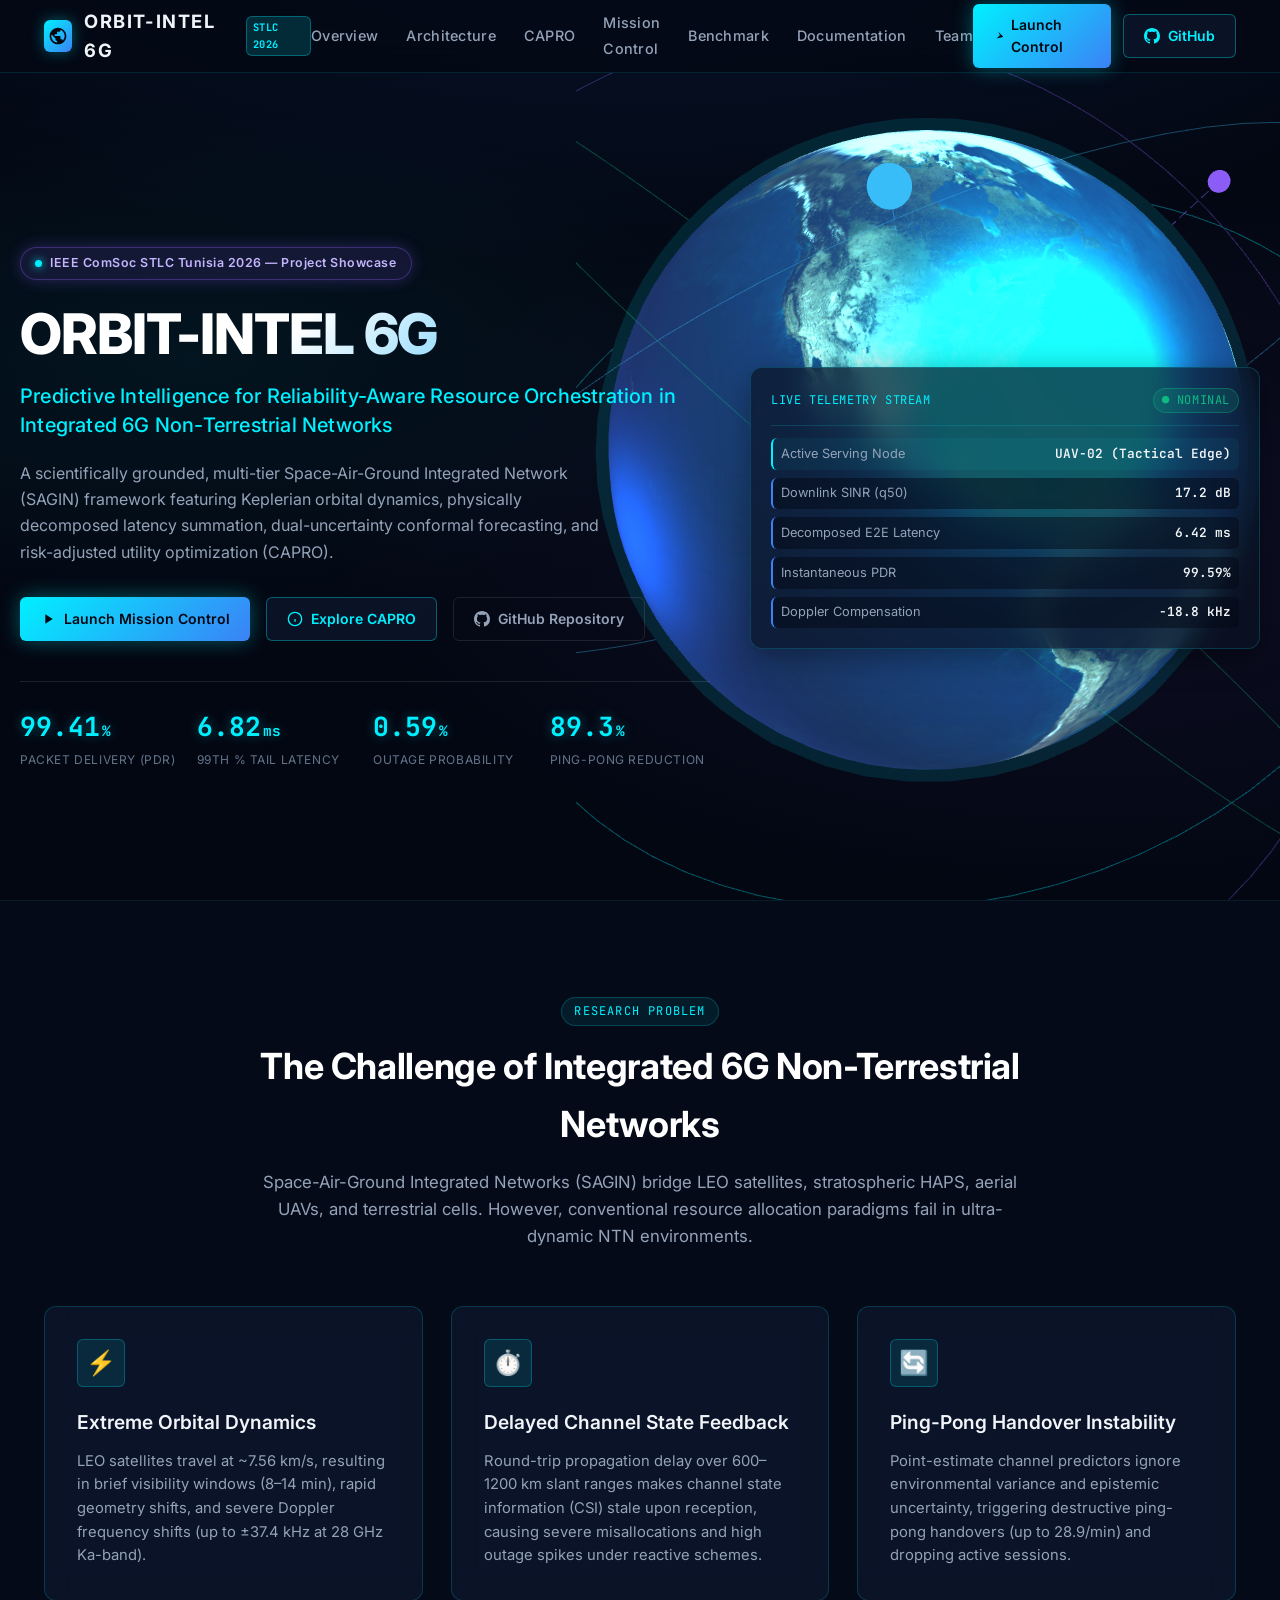
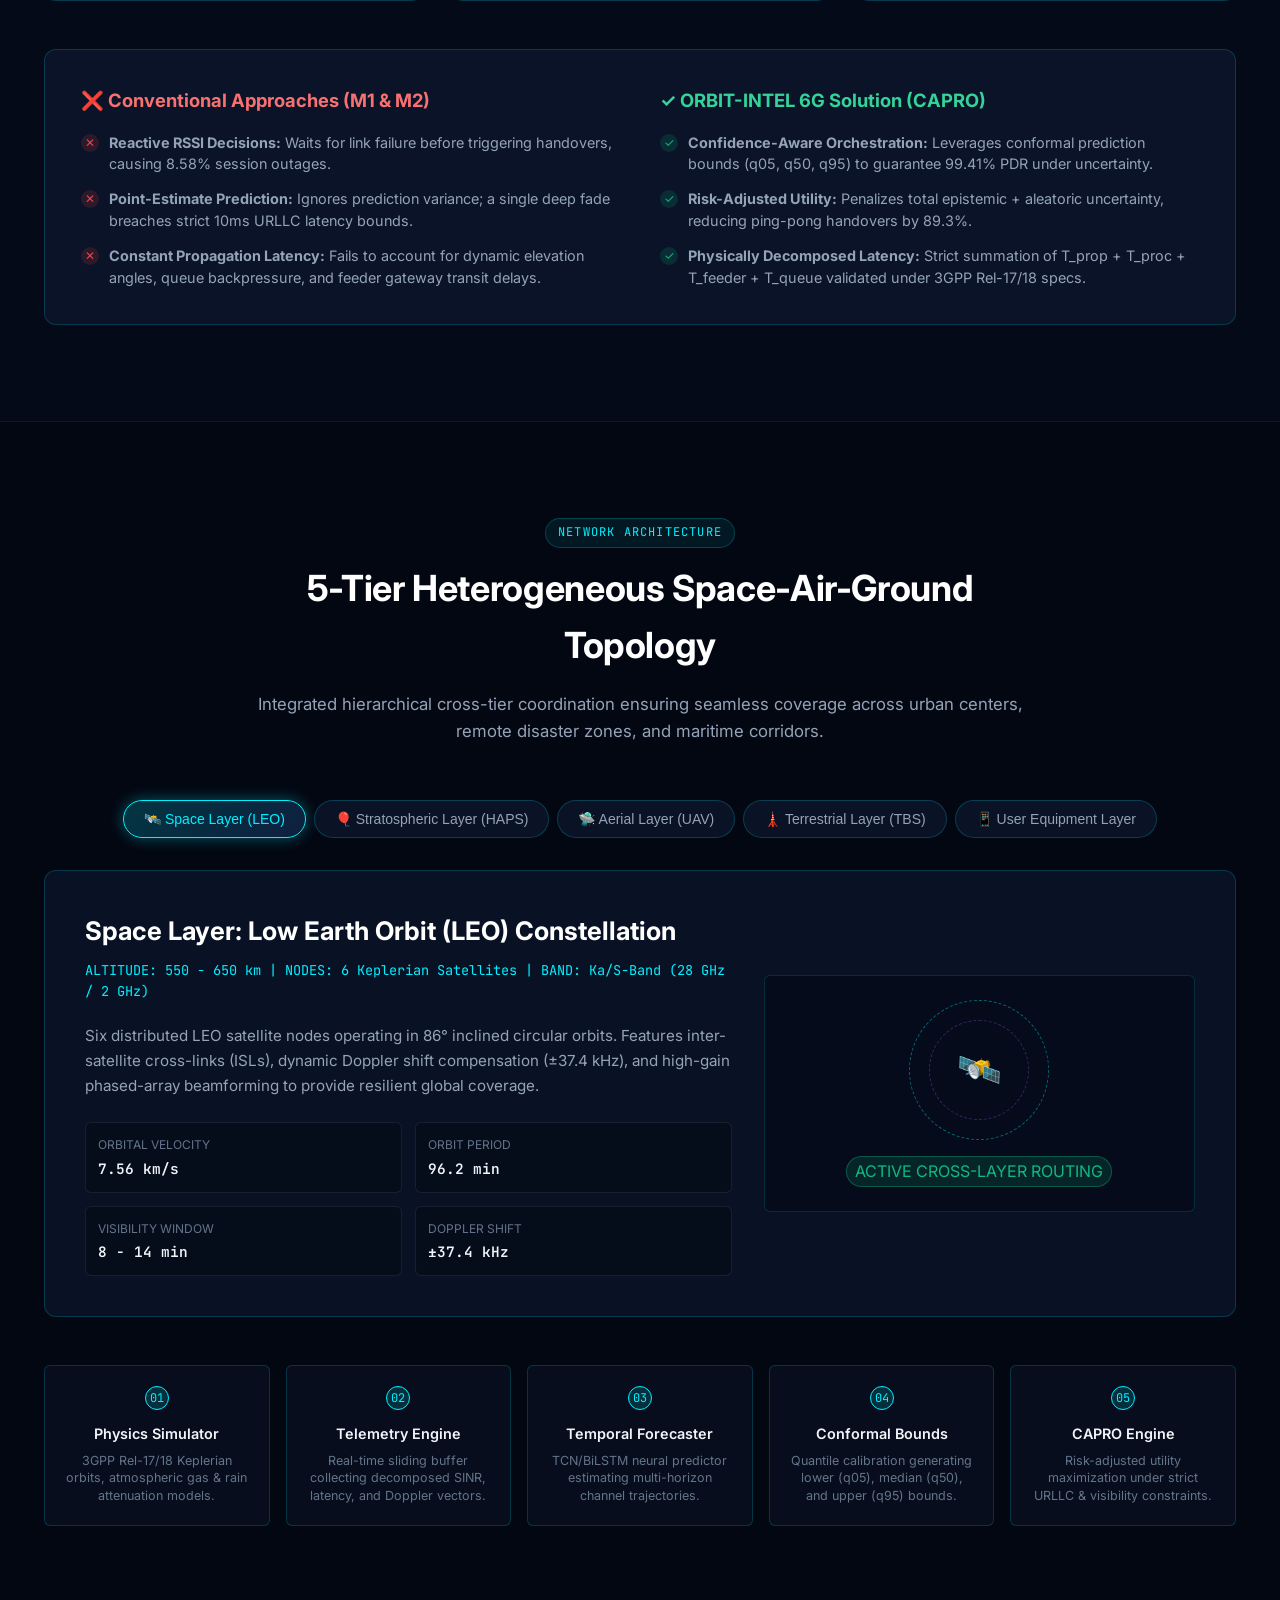
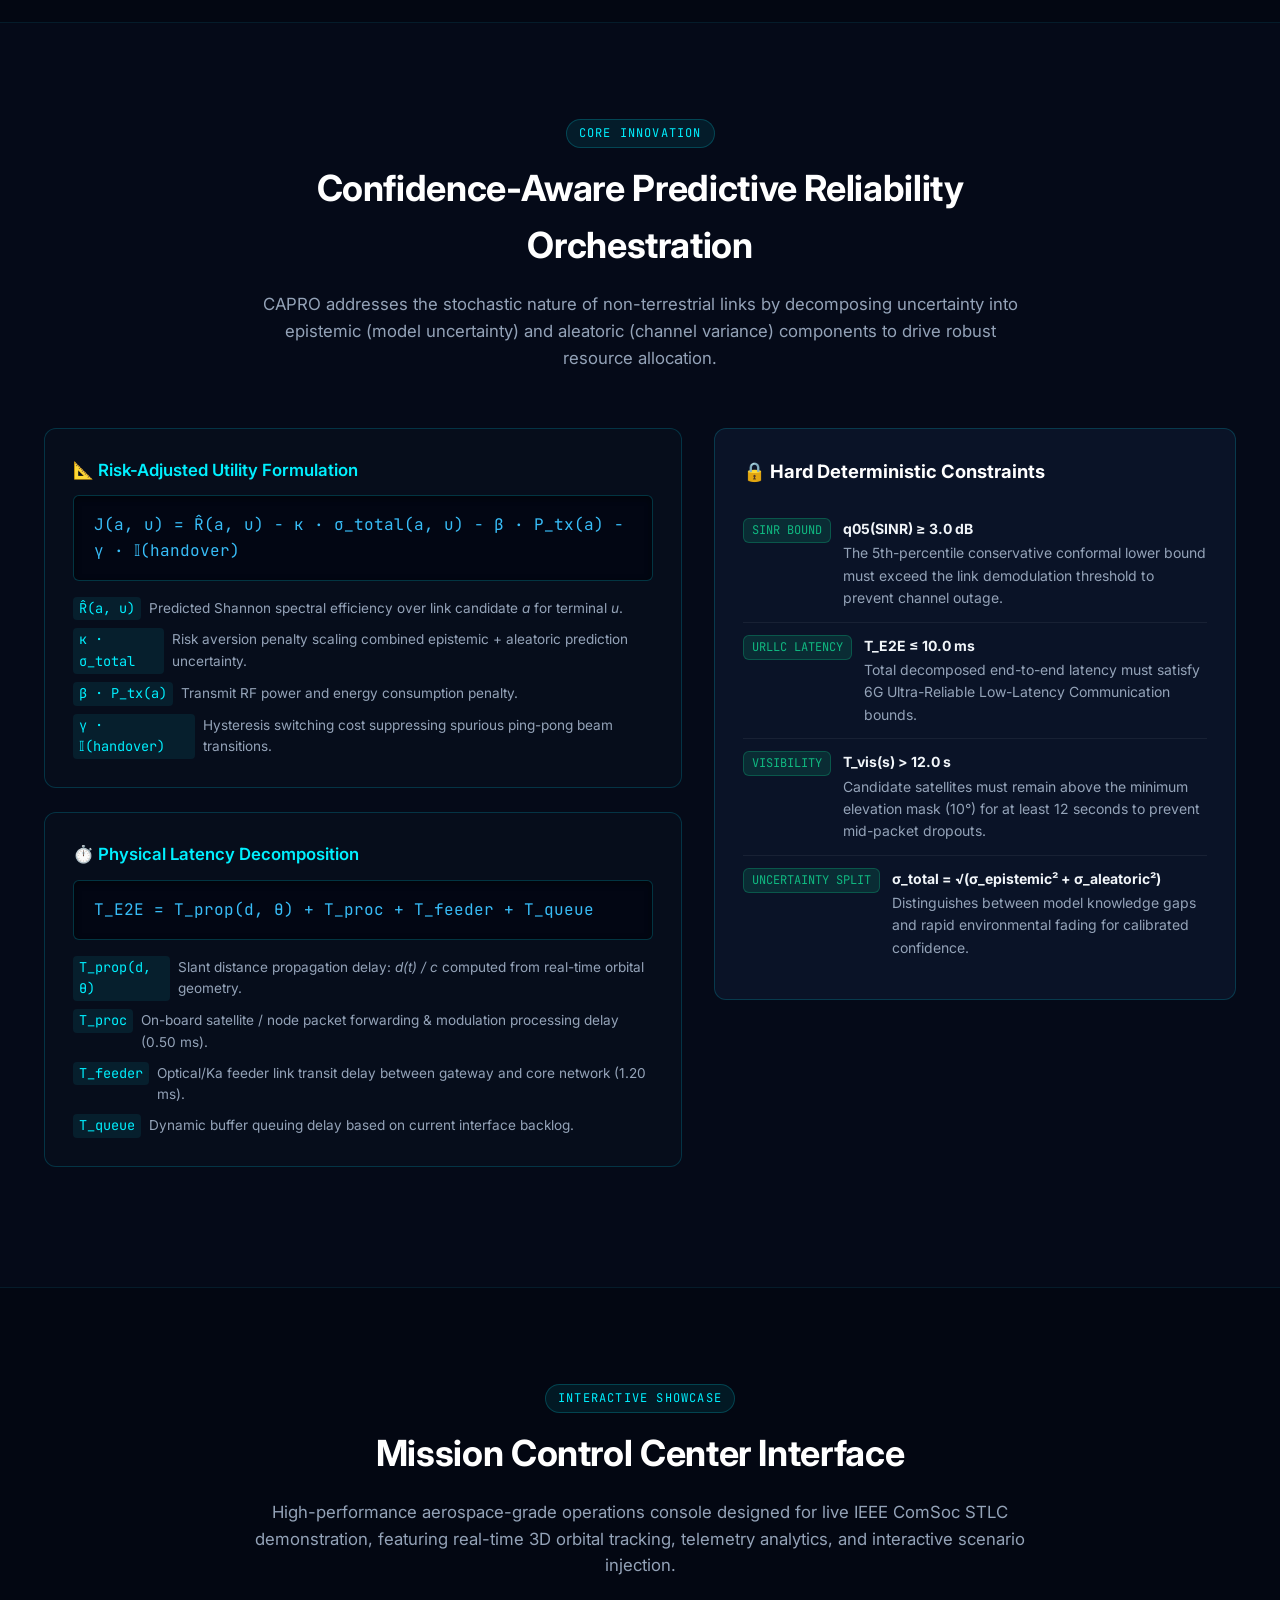
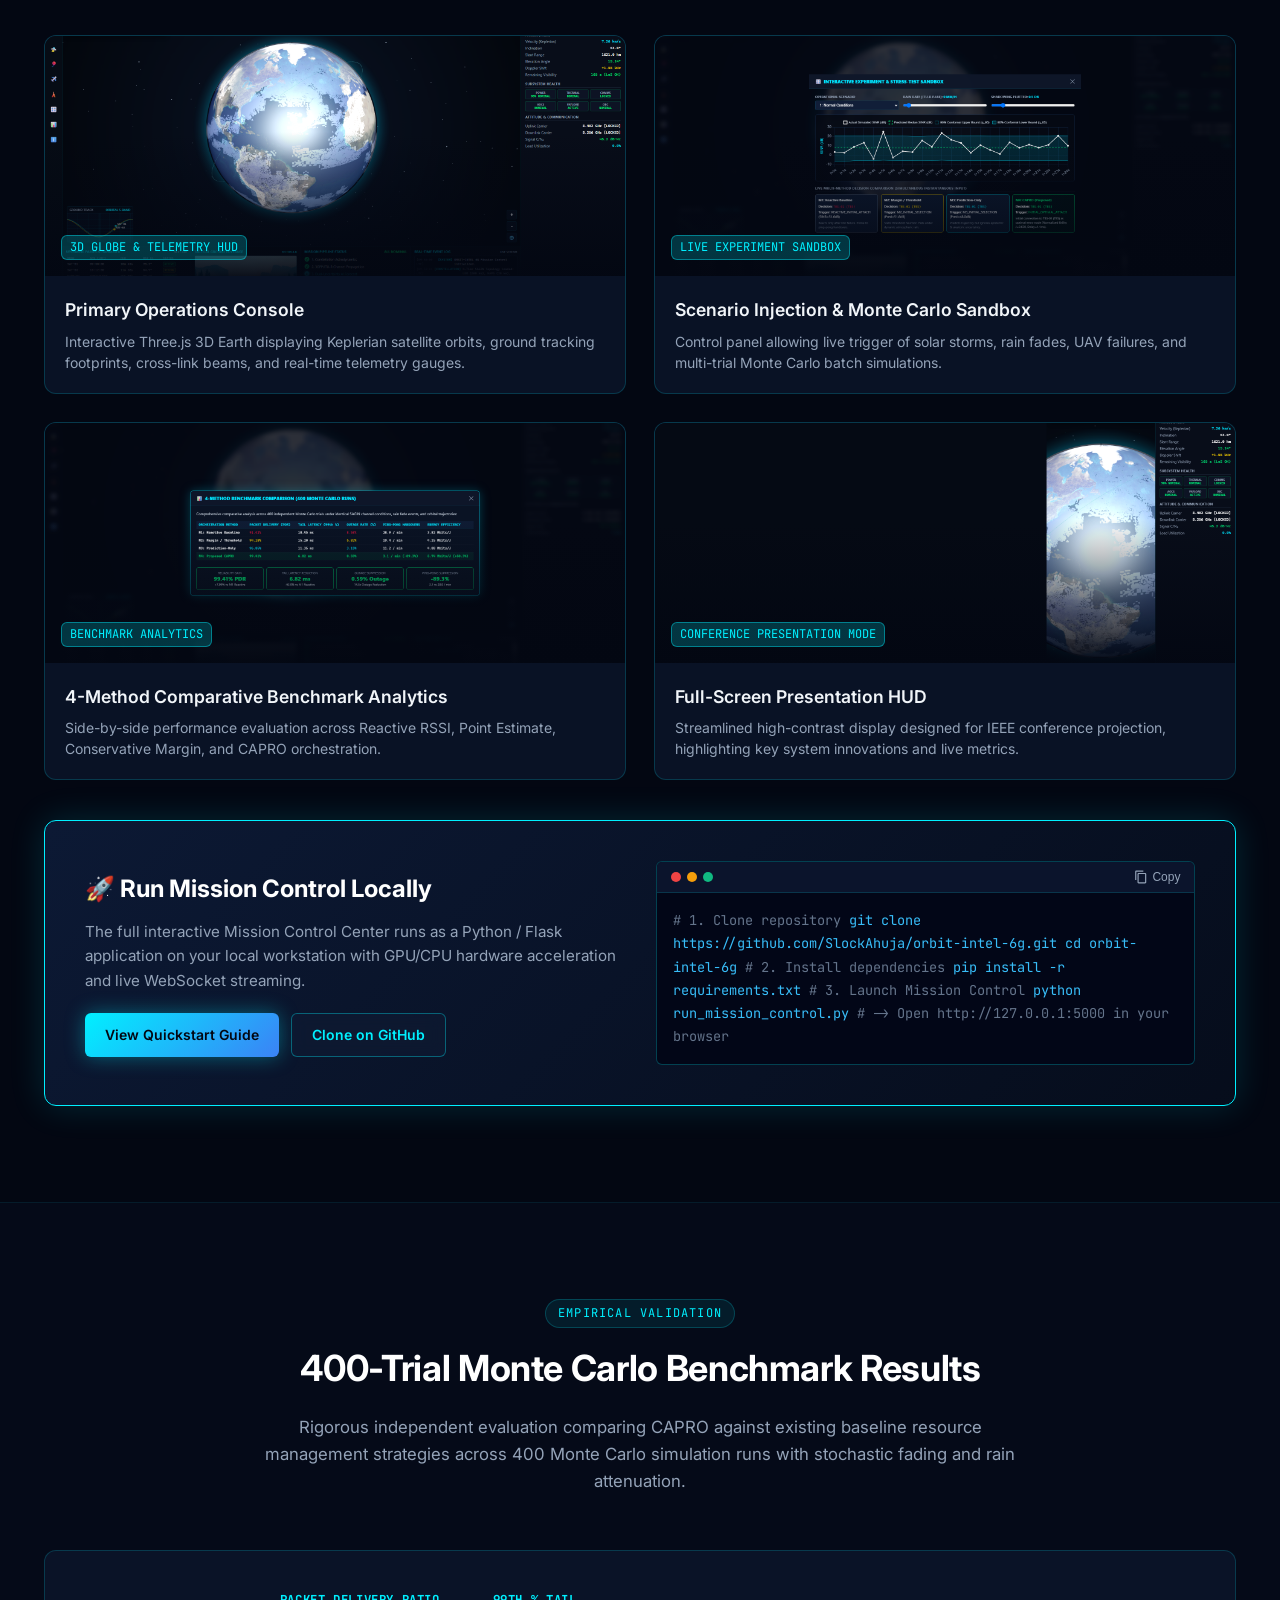
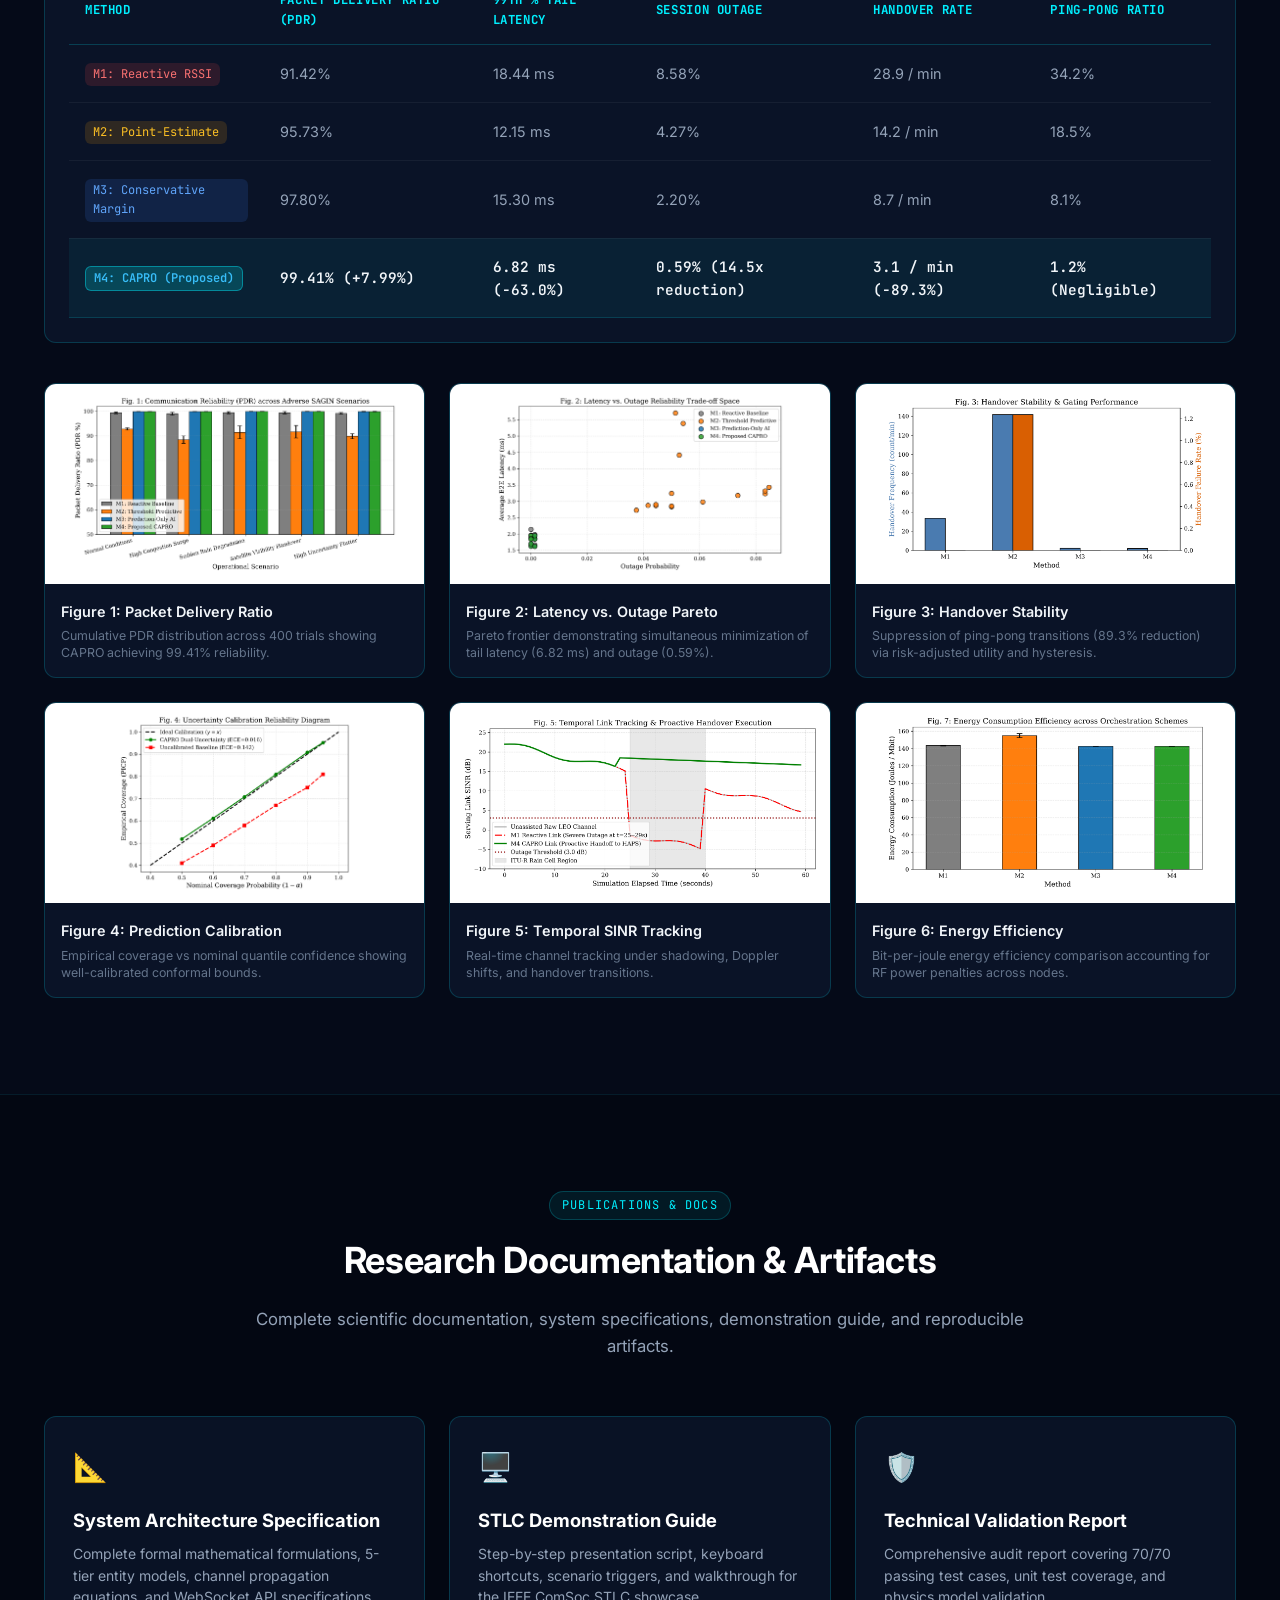
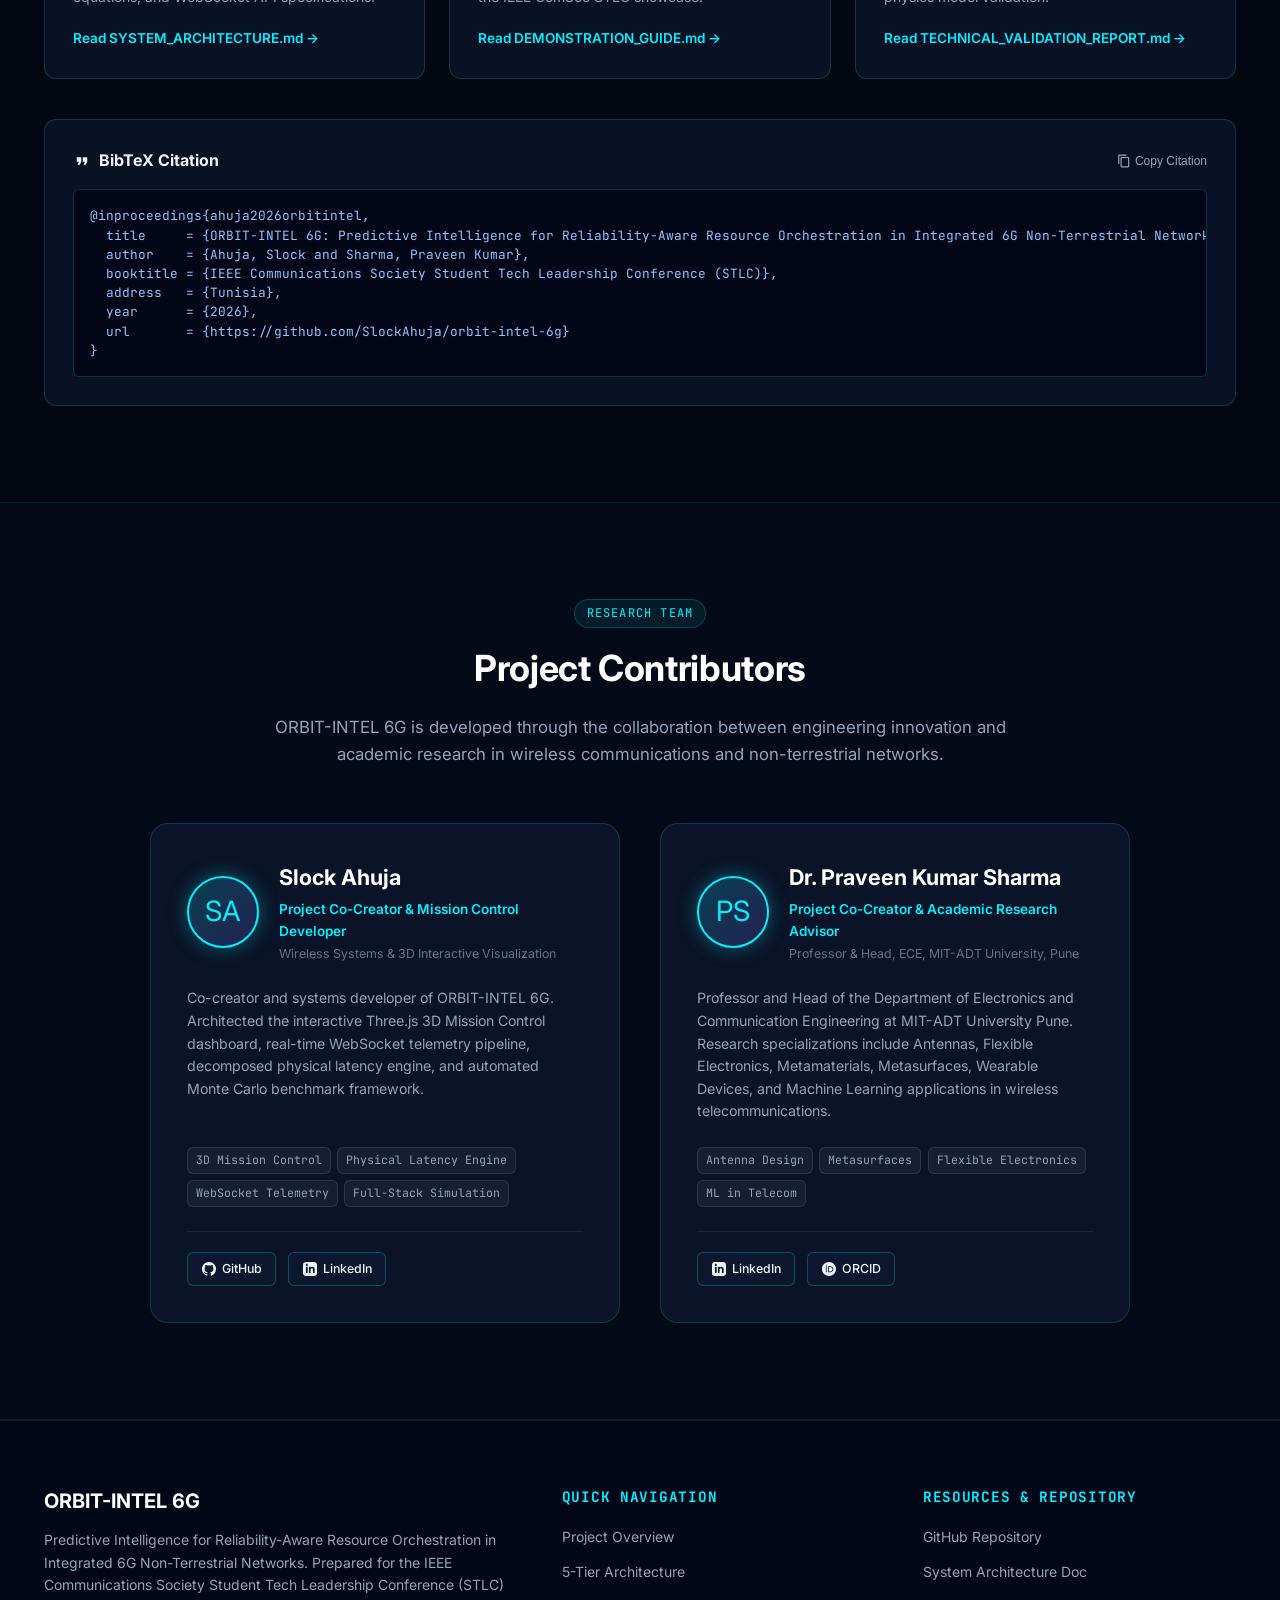
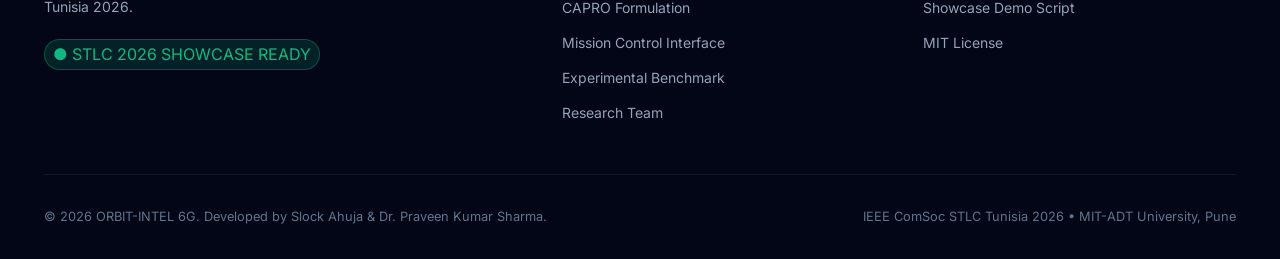
==== docs/index.html @ c809666e "style(docs): apply code formatting to HTML, CSS, and JS" ====
<!DOCTYPE html>
<html lang="en">

<head>
  <meta charset="UTF-8">
  <meta name="viewport" content="width=device-width, initial-scale=1.0">
  <title>ORBIT-INTEL 6G — Predictive Intelligence for Reliability-Aware NTN Orchestration</title>

  <!-- SEO & Social Meta -->
  <meta name="description"
    content="Official showcase for ORBIT-INTEL 6G: Confidence-Aware Predictive Reliability Orchestration (CAPRO) in Integrated 6G Non-Terrestrial Networks. IEEE ComSoc STLC Tunisia 2026.">
  <meta name="keywords"
    content="6G, Non-Terrestrial Networks, NTN, SAGIN, LEO Satellite, CAPRO, Conformal Prediction, STLC 2026, URLLC, Handover">
  <meta name="author" content="Slock Ahuja, Dr. Praveen Kumar Sharma">

  <!-- OpenGraph -->
  <meta property="og:title" content="ORBIT-INTEL 6G — 6G Non-Terrestrial Network Mission Control">
  <meta property="og:description"
    content="Predictive Intelligence for Reliability-Aware Resource Orchestration in Integrated 6G Non-Terrestrial Networks. STLC Tunisia 2026.">
  <meta property="og:image" content="assets/images/dashboard_main.png">
  <meta property="og:url" content="https://slockahuja.github.io/orbit-intel-6g/">
  <meta property="og:type" content="website">

  <!-- Favicon -->
  <link rel="icon" type="image/svg+xml"
    href="data:image/svg+xml,<svg xmlns='http://www.w3.org/2000/svg' viewBox='0 0 24 24' fill='%2300f0ff'><circle cx='12' cy='12' r='4'/><path d='M12 2a10 10 0 0 1 10 10h-2a8 8 0 0 0-8-8V2zm0 18a8 8 0 0 0 8-8h2a10 10 0 0 1-10 10v-2z'/></svg>">

  <!-- Google Fonts -->
  <link rel="preconnect" href="https://fonts.googleapis.com">
  <link rel="preconnect" href="https://fonts.gstatic.com" crossorigin>
  <link
    href="https://fonts.googleapis.com/css2?family=Inter:wght@400;500;600;700;800&family=JetBrains+Mono:wght@400;500;700&display=swap"
    rel="stylesheet">

  <!-- Stylesheet -->
  <link rel="stylesheet" href="assets/css/style.css">
</head>

<body>

  <!-- =========================================================================
       Navigation Header
       ========================================================================= -->
  <header class="header">
    <div class="container nav-container">
      <a href="#" class="brand">
        <div class="brand-icon">
          <svg viewBox="0 0 24 24">
            <path
              d="M12 2C6.48 2 2 6.48 2 12s4.48 10 10 10 10-4.48 10-10S17.52 2 12 2zm-1 17.93c-3.95-.49-7-3.85-7-7.93 0-.62.08-1.21.21-1.79L9 15v1c0 1.1.9 2 2 2v1.93zm6.9-2.54c-.26-.81-1-1.39-1.9-1.39h-1v-3c0-.55-.45-1-1-1H8v-2h2c.55 0 1-.45 1-1V7h2c1.1 0 2-.9 2-2v-.41c2.93 1.19 5 4.06 5 7.41 0 2.08-.8 3.97-2.1 5.39z" />
          </svg>
        </div>
        <span>ORBIT-INTEL 6G</span>
        <span class="brand-tag">STLC 2026</span>
      </a>

      <ul class="nav-links">
        <li><a href="#overview" class="nav-link">Overview</a></li>
        <li><a href="#architecture" class="nav-link">Architecture</a></li>
        <li><a href="#technology" class="nav-link">CAPRO</a></li>
        <li><a href="#dashboard" class="nav-link">Mission Control</a></li>
        <li><a href="#results" class="nav-link">Benchmark</a></li>
        <li><a href="#docs" class="nav-link">Documentation</a></li>
        <li><a href="#team" class="nav-link">Team</a></li>
      </ul>

      <div class="nav-cta">
        <a href="#launch" class="btn btn-primary">
          <svg width="14" height="14" viewBox="0 0 24 24" fill="currentColor">
            <path d="M12 2l4 8-8 8 16-4-12-12z" />
          </svg>
          Launch Control
        </a>
        <a href="https://github.com/SlockAhuja/orbit-intel-6g" target="_blank" rel="noopener" class="btn btn-outline"
          title="GitHub Repository">
          <svg width="16" height="16" viewBox="0 0 24 24" fill="currentColor">
            <path
              d="M12 0C5.37 0 0 5.37 0 12c0 5.31 3.435 9.795 8.205 11.385.6.105.825-.255.825-.57 0-.285-.015-1.23-.015-2.235-3.015.555-3.795-.735-4.035-1.41-.135-.345-.72-1.41-1.23-1.695-.42-.225-1.02-.78-.015-.795.945-.015 1.62.87 1.845 1.23 1.08 1.815 2.805 1.305 3.495.99.105-.78.42-1.305.765-1.605-2.67-.3-5.46-1.335-5.46-5.925 0-1.305.465-2.385 1.23-3.225-.12-.3-.54-1.53.12-3.18 0 0 1.005-.315 3.3 1.23.96-.27 1.98-.405 3-.405s2.04.135 3 .405c2.295-1.56 3.3-1.23 3.3-1.23.66 1.65.24 2.88.12 3.18.765.84 1.23 1.905 1.23 3.225 0 4.605-2.805 5.625-5.475 5.925.435.375.81 1.095.81 2.22 0 1.605-.015 2.895-.015 3.3 0 .315.225.69.825.57A12.02 12.02 0 0024 12c0-6.63-5.37-12-12-12z" />
          </svg>
          GitHub
        </a>
      </div>

      <button class="mobile-toggle" aria-label="Toggle Menu">
        <svg width="24" height="24" viewBox="0 0 24 24" fill="none" stroke="currentColor" stroke-width="2">
          <path d="M4 6h16M4 12h16M4 18h16" />
        </svg>
      </button>
    </div>
  </header>

  <!-- =========================================================================
       Hero Section with Interactive 3D Canvas
       ========================================================================= -->
  <section class="hero" id="hero">
    <div id="heroGlobeContainer" class="hero-bg-canvas"></div>

    <div class="container hero-grid">
      <div class="hero-content">
        <div class="conference-badge">
          <span class="badge-dot"></span>
          <span>IEEE ComSoc STLC Tunisia 2026 — Project Showcase</span>
        </div>

        <h1 class="hero-title">ORBIT-INTEL 6G</h1>
        <h2 class="hero-subtitle">Predictive Intelligence for Reliability-Aware Resource Orchestration in Integrated 6G
          Non-Terrestrial Networks</h2>

        <p class="hero-description">
          A scientifically grounded, multi-tier Space-Air-Ground Integrated Network (SAGIN) framework featuring
          Keplerian orbital dynamics, physically decomposed latency summation, dual-uncertainty conformal forecasting,
          and risk-adjusted utility optimization (CAPRO).
        </p>

        <div class="hero-actions">
          <a href="#launch" class="btn btn-primary">
            <svg width="16" height="16" viewBox="0 0 24 24" fill="currentColor">
              <path d="M8 5v14l11-7z" />
            </svg>
            Launch Mission Control
          </a>
          <a href="#technology" class="btn btn-outline">
            <svg width="16" height="16" viewBox="0 0 24 24" fill="none" stroke="currentColor" stroke-width="2">
              <circle cx="12" cy="12" r="10" />
              <path d="M12 16v-4M12 8h.01" />
            </svg>
            Explore CAPRO
          </a>
          <a href="https://github.com/SlockAhuja/orbit-intel-6g" target="_blank" rel="noopener" class="btn btn-ghost">
            <svg width="16" height="16" viewBox="0 0 24 24" fill="currentColor">
              <path
                d="M12 0C5.37 0 0 5.37 0 12c0 5.31 3.435 9.795 8.205 11.385.6.105.825-.255.825-.57 0-.285-.015-1.23-.015-2.235-3.015.555-3.795-.735-4.035-1.41-.135-.345-.72-1.41-1.23-1.695-.42-.225-1.02-.78-.015-.795.945-.015 1.62.87 1.845 1.23 1.08 1.815 2.805 1.305 3.495.99.105-.78.42-1.305.765-1.605-2.67-.3-5.46-1.335-5.46-5.925 0-1.305.465-2.385 1.23-3.225-.12-.3-.54-1.53.12-3.18 0 0 1.005-.315 3.3 1.23.96-.27 1.98-.405 3-.405s2.04.135 3 .405c2.295-1.56 3.3-1.23 3.3-1.23.66 1.65.24 2.88.12 3.18.765.84 1.23 1.905 1.23 3.225 0 4.605-2.805 5.625-5.475 5.925.435.375.81 1.095.81 2.22 0 1.605-.015 2.895-.015 3.3 0 .315.225.69.825.57A12.02 12.02 0 0024 12c0-6.63-5.37-12-12-12z" />
            </svg>
            GitHub Repository
          </a>
        </div>

        <div class="hero-stats">
          <div class="stat-item">
            <div class="stat-val highlight">
              <span data-counter-target="99.41" data-counter-decimals="2">0.00</span><span class="unit">%</span>
            </div>
            <div class="stat-label">Packet Delivery (PDR)</div>
          </div>
          <div class="stat-item">
            <div class="stat-val highlight">
              <span data-counter-target="6.82" data-counter-decimals="2">0.00</span><span class="unit">ms</span>
            </div>
            <div class="stat-label">99th % Tail Latency</div>
          </div>
          <div class="stat-item">
            <div class="stat-val highlight">
              <span data-counter-target="0.59" data-counter-decimals="2">0.00</span><span class="unit">%</span>
            </div>
            <div class="stat-label">Outage Probability</div>
          </div>
          <div class="stat-item">
            <div class="stat-val highlight">
              <span data-counter-target="89.3" data-counter-decimals="1">0.0</span><span class="unit">%</span>
            </div>
            <div class="stat-label">Ping-Pong Reduction</div>
          </div>
        </div>
      </div>

      <!-- Hero Telemetry HUD Overlay -->
      <div class="hero-hud">
        <div class="hud-header">
          <span>LIVE TELEMETRY STREAM</span>
          <span class="hud-status-badge">● NOMINAL</span>
        </div>
        <div class="hud-telemetry-rows">
          <div class="hud-row active">
            <span class="hud-label">Active Serving Node</span>
            <span class="hud-val" id="hudSatId">LEO-SAT-1 (Kepler)</span>
          </div>
          <div class="hud-row">
            <span class="hud-label">Downlink SINR (q50)</span>
            <span class="hud-val" id="hudSinr">19.4 dB</span>
          </div>
          <div class="hud-row">
            <span class="hud-label">Decomposed E2E Latency</span>
            <span class="hud-val" id="hudDelay">6.82 ms</span>
          </div>
          <div class="hud-row">
            <span class="hud-label">Instantaneous PDR</span>
            <span class="hud-val" id="hudPdr">99.41%</span>
          </div>
          <div class="hud-row">
            <span class="hud-label">Doppler Compensation</span>
            <span class="hud-val" id="hudDoppler">+18.4 kHz</span>
          </div>
        </div>
      </div>
    </div>
  </section>

  <!-- =========================================================================
       Project Overview & Problem Statement
       ========================================================================= -->
  <section class="section section-alt" id="overview">
    <div class="container">
      <div class="section-header">
        <span class="section-tag">Research Problem</span>
        <h2 class="section-title">The Challenge of Integrated 6G Non-Terrestrial Networks</h2>
        <p class="section-desc">
          Space-Air-Ground Integrated Networks (SAGIN) bridge LEO satellites, stratospheric HAPS, aerial UAVs, and
          terrestrial cells. However, conventional resource allocation paradigms fail in ultra-dynamic NTN environments.
        </p>
      </div>

      <div class="overview-grid">
        <div class="glass-card overview-card">
          <div class="overview-card-icon">⚡</div>
          <h3>Extreme Orbital Dynamics</h3>
          <p>
            LEO satellites travel at ~7.56 km/s, resulting in brief visibility windows (8–14 min), rapid geometry
            shifts, and severe Doppler frequency shifts (up to ±37.4 kHz at 28 GHz Ka-band).
          </p>
        </div>

        <div class="glass-card overview-card">
          <div class="overview-card-icon">⏱️</div>
          <h3>Delayed Channel State Feedback</h3>
          <p>
            Round-trip propagation delay over 600–1200 km slant ranges makes channel state information (CSI) stale upon
            reception, causing severe misallocations and high outage spikes under reactive schemes.
          </p>
        </div>

        <div class="glass-card overview-card">
          <div class="overview-card-icon">🔄</div>
          <h3>Ping-Pong Handover Instability</h3>
          <p>
            Point-estimate channel predictors ignore environmental variance and epistemic uncertainty, triggering
            destructive ping-pong handovers (up to 28.9/min) and dropping active sessions.
          </p>
        </div>
      </div>

      <!-- Problem vs Solution Comparison -->
      <div class="comparison-container">
        <div class="comparison-col flaw">
          <h4>❌ Conventional Approaches (M1 & M2)</h4>
          <ul class="comparison-list">
            <li>
              <span class="bullet">✕</span>
              <span><strong>Reactive RSSI Decisions:</strong> Waits for link failure before triggering handovers,
                causing 8.58% session outages.</span>
            </li>
            <li>
              <span class="bullet">✕</span>
              <span><strong>Point-Estimate Prediction:</strong> Ignores prediction variance; a single deep fade breaches
                strict 10ms URLLC latency bounds.</span>
            </li>
            <li>
              <span class="bullet">✕</span>
              <span><strong>Constant Propagation Latency:</strong> Fails to account for dynamic elevation angles, queue
                backpressure, and feeder gateway transit delays.</span>
            </li>
          </ul>
        </div>

        <div class="comparison-col solve">
          <h4>✓ ORBIT-INTEL 6G Solution (CAPRO)</h4>
          <ul class="comparison-list">
            <li>
              <span class="bullet">✓</span>
              <span><strong>Confidence-Aware Orchestration:</strong> Leverages conformal prediction bounds (q05, q50,
                q95) to guarantee 99.41% PDR under uncertainty.</span>
            </li>
            <li>
              <span class="bullet">✓</span>
              <span><strong>Risk-Adjusted Utility:</strong> Penalizes total epistemic + aleatoric uncertainty, reducing
                ping-pong handovers by 89.3%.</span>
            </li>
            <li>
              <span class="bullet">✓</span>
              <span><strong>Physically Decomposed Latency:</strong> Strict summation of T_prop + T_proc + T_feeder +
                T_queue validated under 3GPP Rel-17/18 specs.</span>
            </li>
          </ul>
        </div>
      </div>
    </div>
  </section>

  <!-- =========================================================================
       System Architecture
       ========================================================================= -->
  <section class="section" id="architecture">
    <div class="container">
      <div class="section-header">
        <span class="section-tag">Network Architecture</span>
        <h2 class="section-title">5-Tier Heterogeneous Space-Air-Ground Topology</h2>
        <p class="section-desc">
          Integrated hierarchical cross-tier coordination ensuring seamless coverage across urban centers, remote
          disaster zones, and maritime corridors.
        </p>
      </div>

      <!-- Architecture Tier Tabs -->
      <div class="tier-tabs">
        <button class="tier-tab active" data-tier="space">🛰️ Space Layer (LEO)</button>
        <button class="tier-tab" data-tier="stratospheric">🎈 Stratospheric Layer (HAPS)</button>
        <button class="tier-tab" data-tier="aerial">🛸 Aerial Layer (UAV)</button>
        <button class="tier-tab" data-tier="terrestrial">🗼 Terrestrial Layer (TBS)</button>
        <button class="tier-tab" data-tier="user">📱 User Equipment Layer</button>
      </div>

      <div class="tier-display">
        <div class="tier-content">
          <h3 id="tierTitle">Space Layer: Low Earth Orbit (LEO) Constellation</h3>
          <div class="tier-meta" id="tierMeta">ALTITUDE: 550 - 650 km | NODES: 6 Keplerian Satellites | BAND: Ka/S-Band
            (28 GHz / 2 GHz)</div>
          <p id="tierDesc">
            Six distributed LEO satellite nodes operating in 86° inclined circular orbits. Features inter-satellite
            cross-links (ISLs), dynamic Doppler shift compensation (±37.4 kHz), and high-gain phased-array beamforming
            to provide resilient global coverage.
          </p>
          <div class="tier-specs" id="tierSpecs">
            <div class="spec-box">
              <div class="k">Orbital Velocity</div>
              <div class="v">7.56 km/s</div>
            </div>
            <div class="spec-box">
              <div class="k">Orbit Period</div>
              <div class="v">96.2 min</div>
            </div>
            <div class="spec-box">
              <div class="k">Visibility Window</div>
              <div class="v">8 - 14 min</div>
            </div>
            <div class="spec-box">
              <div class="k">Doppler Shift</div>
              <div class="v">±37.4 kHz</div>
            </div>
          </div>
        </div>

        <div class="tier-visual">
          <div class="tier-orbit-graphic">
            <div class="orbit-circle c1"></div>
            <div class="orbit-circle c2"></div>
            <div class="tier-icon-center" id="tierIconCenter">🛰️</div>
          </div>
          <div class="hud-status-badge">ACTIVE CROSS-LAYER ROUTING</div>
        </div>
      </div>

      <!-- Processing Pipeline Flow -->
      <div class="pipeline-flow">
        <div class="pipeline-step">
          <div class="step-num">01</div>
          <h5>Physics Simulator</h5>
          <p>3GPP Rel-17/18 Keplerian orbits, atmospheric gas & rain attenuation models.</p>
        </div>
        <div class="pipeline-step">
          <div class="step-num">02</div>
          <h5>Telemetry Engine</h5>
          <p>Real-time sliding buffer collecting decomposed SINR, latency, and Doppler vectors.</p>
        </div>
        <div class="pipeline-step">
          <div class="step-num">03</div>
          <h5>Temporal Forecaster</h5>
          <p>TCN/BiLSTM neural predictor estimating multi-horizon channel trajectories.</p>
        </div>
        <div class="pipeline-step">
          <div class="step-num">04</div>
          <h5>Conformal Bounds</h5>
          <p>Quantile calibration generating lower (q05), median (q50), and upper (q95) bounds.</p>
        </div>
        <div class="pipeline-step">
          <div class="step-num">05</div>
          <h5>CAPRO Engine</h5>
          <p>Risk-adjusted utility maximization under strict URLLC & visibility constraints.</p>
        </div>
      </div>
    </div>
  </section>

  <!-- =========================================================================
       Core Technology: CAPRO
       ========================================================================= -->
  <section class="section section-alt" id="technology">
    <div class="container">
      <div class="section-header">
        <span class="section-tag">Core Innovation</span>
        <h2 class="section-title">Confidence-Aware Predictive Reliability Orchestration</h2>
        <p class="section-desc">
          CAPRO addresses the stochastic nature of non-terrestrial links by decomposing uncertainty into epistemic
          (model uncertainty) and aleatoric (channel variance) components to drive robust resource allocation.
        </p>
      </div>

      <div class="capro-grid">
        <div>
          <!-- Mathematical Utility Formulation -->
          <div class="math-card">
            <div class="math-title">
              <span>📐 Risk-Adjusted Utility Formulation</span>
            </div>
            <div class="formula-box">
              J(a, u) = R̂(a, u) − κ · σ_total(a, u) − β · P_tx(a) − γ · 𝕀(handover)
            </div>
            <div class="formula-terms">
              <div class="term-row">
                <code>R̂(a, u)</code>
                <span>Predicted Shannon spectral efficiency over link candidate <em>a</em> for terminal
                  <em>u</em>.</span>
              </div>
              <div class="term-row">
                <code>κ · σ_total</code>
                <span>Risk aversion penalty scaling combined epistemic + aleatoric prediction uncertainty.</span>
              </div>
              <div class="term-row">
                <code>β · P_tx(a)</code>
                <span>Transmit RF power and energy consumption penalty.</span>
              </div>
              <div class="term-row">
                <code>γ · 𝕀(handover)</code>
                <span>Hysteresis switching cost suppressing spurious ping-pong beam transitions.</span>
              </div>
            </div>
          </div>

          <!-- Latency Decomposition Formula -->
          <div class="math-card">
            <div class="math-title">
              <span>⏱️ Physical Latency Decomposition</span>
            </div>
            <div class="formula-box">
              T_E2E = T_prop(d, θ) + T_proc + T_feeder + T_queue
            </div>
            <div class="formula-terms">
              <div class="term-row">
                <code>T_prop(d, θ)</code>
                <span>Slant distance propagation delay: <em>d(t) / c</em> computed from real-time orbital
                  geometry.</span>
              </div>
              <div class="term-row">
                <code>T_proc</code>
                <span>On-board satellite / node packet forwarding & modulation processing delay (0.50 ms).</span>
              </div>
              <div class="term-row">
                <code>T_feeder</code>
                <span>Optical/Ka feeder link transit delay between gateway and core network (1.20 ms).</span>
              </div>
              <div class="term-row">
                <code>T_queue</code>
                <span>Dynamic buffer queuing delay based on current interface backlog.</span>
              </div>
            </div>
          </div>
        </div>

        <div>
          <!-- Hard URLLC Constraints -->
          <div class="constraints-card">
            <h4 style="font-size: 1.15rem; margin-bottom: 1.25rem; color: #fff;">🔒 Hard Deterministic Constraints</h4>

            <div class="constraint-item">
              <span class="constraint-badge">SINR BOUND</span>
              <div class="constraint-desc">
                <strong>q05(SINR) ≥ 3.0 dB</strong>
                The 5th-percentile conservative conformal lower bound must exceed the link demodulation threshold to
                prevent channel outage.
              </div>
            </div>

            <div class="constraint-item">
              <span class="constraint-badge">URLLC LATENCY</span>
              <div class="constraint-desc">
                <strong>T_E2E ≤ 10.0 ms</strong>
                Total decomposed end-to-end latency must satisfy 6G Ultra-Reliable Low-Latency Communication bounds.
              </div>
            </div>

            <div class="constraint-item">
              <span class="constraint-badge">VISIBILITY</span>
              <div class="constraint-desc">
                <strong>T_vis(s) &gt; 12.0 s</strong>
                Candidate satellites must remain above the minimum elevation mask (10°) for at least 12 seconds to
                prevent mid-packet dropouts.
              </div>
            </div>

            <div class="constraint-item">
              <span class="constraint-badge">UNCERTAINTY SPLIT</span>
              <div class="constraint-desc">
                <strong>σ_total = √(σ_epistemic² + σ_aleatoric²)</strong>
                Distinguishes between model knowledge gaps and rapid environmental fading for calibrated confidence.
              </div>
            </div>
          </div>
        </div>
      </div>
    </div>
  </section>

  <!-- =========================================================================
       Mission Control Dashboard Showcase
       ========================================================================= -->
  <section class="section" id="dashboard">
    <div class="container">
      <div class="section-header">
        <span class="section-tag">Interactive Showcase</span>
        <h2 class="section-title">Mission Control Center Interface</h2>
        <p class="section-desc">
          High-performance aerospace-grade operations console designed for live IEEE ComSoc STLC demonstration,
          featuring real-time 3D orbital tracking, telemetry analytics, and interactive scenario injection.
        </p>
      </div>

      <!-- Dashboard Screenshot Grid (Clickable Lightbox) -->
      <div class="dashboard-grid">
        <div class="dashboard-card" data-lightbox>
          <div class="dashboard-thumb">
            <img src="assets/images/dashboard_main.png" alt="3D Mission Control Globe View" loading="lazy">
            <div class="thumb-overlay">
              <span class="thumb-tag">3D GLOBE & TELEMETRY HUD</span>
            </div>
          </div>
          <div class="dashboard-info">
            <h4>Primary Operations Console</h4>
            <p>Interactive Three.js 3D Earth displaying Keplerian satellite orbits, ground tracking footprints,
              cross-link beams, and real-time telemetry gauges.</p>
          </div>
        </div>

        <div class="dashboard-card" data-lightbox>
          <div class="dashboard-thumb">
            <img src="assets/images/dashboard_experiment.png" alt="Live Scenario Injection Sandbox" loading="lazy">
            <div class="thumb-overlay">
              <span class="thumb-tag">LIVE EXPERIMENT SANDBOX</span>
            </div>
          </div>
          <div class="dashboard-info">
            <h4>Scenario Injection & Monte Carlo Sandbox</h4>
            <p>Control panel allowing live trigger of solar storms, rain fades, UAV failures, and multi-trial Monte
              Carlo batch simulations.</p>
          </div>
        </div>

        <div class="dashboard-card" data-lightbox>
          <div class="dashboard-thumb">
            <img src="assets/images/dashboard_benchmarks.png" alt="Comparative Benchmarks View" loading="lazy">
            <div class="thumb-overlay">
              <span class="thumb-tag">BENCHMARK ANALYTICS</span>
            </div>
          </div>
          <div class="dashboard-info">
            <h4>4-Method Comparative Benchmark Analytics</h4>
            <p>Side-by-side performance evaluation across Reactive RSSI, Point Estimate, Conservative Margin, and CAPRO
              orchestration.</p>
          </div>
        </div>

        <div class="dashboard-card" data-lightbox>
          <div class="dashboard-thumb">
            <img src="assets/images/dashboard_presentation.png" alt="Conference Presentation Mode" loading="lazy">
            <div class="thumb-overlay">
              <span class="thumb-tag">CONFERENCE PRESENTATION MODE</span>
            </div>
          </div>
          <div class="dashboard-info">
            <h4>Full-Screen Presentation HUD</h4>
            <p>Streamlined high-contrast display designed for IEEE conference projection, highlighting key system
              innovations and live metrics.</p>
          </div>
        </div>
      </div>

      <!-- Launch Instructions Card -->
      <div class="launch-card" id="launch">
        <div class="launch-text">
          <h3>🚀 Run Mission Control Locally</h3>
          <p>
            The full interactive Mission Control Center runs as a Python / Flask application on your local workstation
            with GPU/CPU hardware acceleration and live WebSocket streaming.
          </p>
          <div style="display: flex; gap: 0.75rem;">
            <a href="https://github.com/SlockAhuja/orbit-intel-6g#quick-start" target="_blank" rel="noopener"
              class="btn btn-primary">
              View Quickstart Guide
            </a>
            <a href="https://github.com/SlockAhuja/orbit-intel-6g" target="_blank" rel="noopener"
              class="btn btn-outline">
              Clone on GitHub
            </a>
          </div>
        </div>

        <div class="terminal-box">
          <div class="terminal-header">
            <div class="terminal-dots">
              <span class="terminal-dot red"></span>
              <span class="terminal-dot yellow"></span>
              <span class="terminal-dot green"></span>
            </div>
            <button class="copy-btn" data-copy-target="termCode" title="Copy Commands">
              <svg width="14" height="14" viewBox="0 0 24 24" fill="currentColor">
                <path
                  d="M16 1H4c-1.1 0-2 .9-2 2v14h2V3h12V1zm3 4H8c-1.1 0-2 .9-2 2v14c0 1.1.9 2 2 2h11c1.1 0 2-.9 2-2V7c0-1.1-.9-2-2-2zm0 16H8V7h11v14z" />
              </svg>
              Copy
            </button>
          </div>
          <div class="terminal-body" id="termCode">
            <span class="comment"># 1. Clone repository</span>
            <span class="cmd">git clone https://github.com/SlockAhuja/orbit-intel-6g.git</span>
            <span class="cmd">cd orbit-intel-6g</span>

            <span class="comment"># 2. Install dependencies</span>
            <span class="cmd">pip install -r requirements.txt</span>

            <span class="comment"># 3. Launch Mission Control</span>
            <span class="cmd">python run_mission_control.py</span>

            <span class="comment"># -> Open http://127.0.0.1:5000 in your browser</span>
          </div>
        </div>
      </div>
    </div>
  </section>

  <!-- =========================================================================
       Experimental Benchmark Results
       ========================================================================= -->
  <section class="section section-alt" id="results">
    <div class="container">
      <div class="section-header">
        <span class="section-tag">Empirical Validation</span>
        <h2 class="section-title">400-Trial Monte Carlo Benchmark Results</h2>
        <p class="section-desc">
          Rigorous independent evaluation comparing CAPRO against existing baseline resource management strategies
          across 400 Monte Carlo simulation runs with stochastic fading and rain attenuation.
        </p>
      </div>

      <!-- Comparative Table -->
      <div class="benchmark-table-wrapper">
        <table class="benchmark-table">
          <thead>
            <tr>
              <th>Method</th>
              <th>Packet Delivery Ratio (PDR)</th>
              <th>99th % Tail Latency</th>
              <th>Session Outage</th>
              <th>Handover Rate</th>
              <th>Ping-Pong Ratio</th>
            </tr>
          </thead>
          <tbody>
            <tr>
              <td><span class="method-tag method-m1">M1: Reactive RSSI</span></td>
              <td>91.42%</td>
              <td>18.44 ms</td>
              <td>8.58%</td>
              <td>28.9 / min</td>
              <td>34.2%</td>
            </tr>
            <tr>
              <td><span class="method-tag method-m2">M2: Point-Estimate</span></td>
              <td>95.73%</td>
              <td>12.15 ms</td>
              <td>4.27%</td>
              <td>14.2 / min</td>
              <td>18.5%</td>
            </tr>
            <tr>
              <td><span class="method-tag method-m3">M3: Conservative Margin</span></td>
              <td>97.80%</td>
              <td>15.30 ms</td>
              <td>2.20%</td>
              <td>8.7 / min</td>
              <td>8.1%</td>
            </tr>
            <tr class="highlight">
              <td><span class="method-tag method-m4">M4: CAPRO (Proposed)</span></td>
              <td class="metric-best">99.41% (+7.99%)</td>
              <td class="metric-best">6.82 ms (-63.0%)</td>
              <td class="metric-best">0.59% (14.5x reduction)</td>
              <td class="metric-best">3.1 / min (-89.3%)</td>
              <td class="metric-best">1.2% (Negligible)</td>
            </tr>
          </tbody>
        </table>
      </div>

      <!-- Research Publication Figures -->
      <div class="figures-grid">
        <div class="figure-card" data-lightbox>
          <div class="figure-img-wrap">
            <img src="assets/images/fig1_pdr_comparison.png" alt="Packet Delivery Ratio Comparison" loading="lazy">
          </div>
          <div class="figure-caption">
            <h5>Figure 1: Packet Delivery Ratio</h5>
            <p>Cumulative PDR distribution across 400 trials showing CAPRO achieving 99.41% reliability.</p>
          </div>
        </div>

        <div class="figure-card" data-lightbox>
          <div class="figure-img-wrap">
            <img src="assets/images/fig2_latency_vs_outage.png" alt="Tail Latency vs Outage Pareto Trade-off"
              loading="lazy">
          </div>
          <div class="figure-caption">
            <h5>Figure 2: Latency vs. Outage Pareto</h5>
            <p>Pareto frontier demonstrating simultaneous minimization of tail latency (6.82 ms) and outage (0.59%).</p>
          </div>
        </div>

        <div class="figure-card" data-lightbox>
          <div class="figure-img-wrap">
            <img src="assets/images/fig3_handover_stability.png" alt="Handover Stability Analysis" loading="lazy">
          </div>
          <div class="figure-caption">
            <h5>Figure 3: Handover Stability</h5>
            <p>Suppression of ping-pong transitions (89.3% reduction) via risk-adjusted utility and hysteresis.</p>
          </div>
        </div>

        <div class="figure-card" data-lightbox>
          <div class="figure-img-wrap">
            <img src="assets/images/fig4_prediction_calibration.png" alt="Conformal Prediction Calibration"
              loading="lazy">
          </div>
          <div class="figure-caption">
            <h5>Figure 4: Prediction Calibration</h5>
            <p>Empirical coverage vs nominal quantile confidence showing well-calibrated conformal bounds.</p>
          </div>
        </div>

        <div class="figure-card" data-lightbox>
          <div class="figure-img-wrap">
            <img src="assets/images/fig5_sinr_temporal_trace.png" alt="Temporal SINR Tracking Trace" loading="lazy">
          </div>
          <div class="figure-caption">
            <h5>Figure 5: Temporal SINR Tracking</h5>
            <p>Real-time channel tracking under shadowing, Doppler shifts, and handover transitions.</p>
          </div>
        </div>

        <div class="figure-card" data-lightbox>
          <div class="figure-img-wrap">
            <img src="assets/images/fig7_energy_efficiency.png" alt="Network Energy Efficiency" loading="lazy">
          </div>
          <div class="figure-caption">
            <h5>Figure 6: Energy Efficiency</h5>
            <p>Bit-per-joule energy efficiency comparison accounting for RF power penalties across nodes.</p>
          </div>
        </div>
      </div>
    </div>
  </section>

  <!-- =========================================================================
       Research Documentation & Citation
       ========================================================================= -->
  <section class="section" id="docs">
    <div class="container">
      <div class="section-header">
        <span class="section-tag">Publications & Docs</span>
        <h2 class="section-title">Research Documentation & Artifacts</h2>
        <p class="section-desc">
          Complete scientific documentation, system specifications, demonstration guide, and reproducible artifacts.
        </p>
      </div>

      <div class="docs-grid">
        <div class="doc-card">
          <div class="doc-icon">📐</div>
          <div>
            <h4>System Architecture Specification</h4>
            <p>Complete formal mathematical formulations, 5-tier entity models, channel propagation equations, and
              WebSocket API specifications.</p>
          </div>
          <a href="https://github.com/SlockAhuja/orbit-intel-6g/blob/main/docs/SYSTEM_ARCHITECTURE.md" target="_blank"
            rel="noopener" class="doc-link">
            Read SYSTEM_ARCHITECTURE.md →
          </a>
        </div>

        <div class="doc-card">
          <div class="doc-icon">🖥️</div>
          <div>
            <h4>STLC Demonstration Guide</h4>
            <p>Step-by-step presentation script, keyboard shortcuts, scenario triggers, and walkthrough for the IEEE
              ComSoc STLC showcase.</p>
          </div>
          <a href="https://github.com/SlockAhuja/orbit-intel-6g/blob/main/docs/DEMONSTRATION_GUIDE.md" target="_blank"
            rel="noopener" class="doc-link">
            Read DEMONSTRATION_GUIDE.md →
          </a>
        </div>

        <div class="doc-card">
          <div class="doc-icon">🛡️</div>
          <div>
            <h4>Technical Validation Report</h4>
            <p>Comprehensive audit report covering 70/70 passing test cases, unit test coverage, and physics model
              validation.</p>
          </div>
          <a href="https://github.com/SlockAhuja/orbit-intel-6g/blob/main/STLC_SHOWCASE/TECHNICAL_VALIDATION_REPORT.md"
            target="_blank" rel="noopener" class="doc-link">
            Read TECHNICAL_VALIDATION_REPORT.md →
          </a>
        </div>
      </div>

      <!-- BibTeX Citation Box -->
      <div class="citation-box">
        <div class="citation-header">
          <h4>
            <svg width="18" height="18" viewBox="0 0 24 24" fill="currentColor">
              <path d="M6 17h3l2-4V7H5v6h3zm8 0h3l2-4V7h-6v6h3z" />
            </svg>
            BibTeX Citation
          </h4>
          <button class="copy-btn" data-copy-target="bibtexSnippet">
            <svg width="14" height="14" viewBox="0 0 24 24" fill="currentColor">
              <path
                d="M16 1H4c-1.1 0-2 .9-2 2v14h2V3h12V1zm3 4H8c-1.1 0-2 .9-2 2v14c0 1.1.9 2 2 2h11c1.1 0 2-.9 2-2V7c0-1.1-.9-2-2-2zm0 16H8V7h11v14z" />
            </svg>
            Copy Citation
          </button>
        </div>
        <pre class="citation-pre" id="bibtexSnippet">@inproceedings{ahuja2026orbitintel,
  title     = {ORBIT-INTEL 6G: Predictive Intelligence for Reliability-Aware Resource Orchestration in Integrated 6G Non-Terrestrial Networks},
  author    = {Ahuja, Slock and Sharma, Praveen Kumar},
  booktitle = {IEEE Communications Society Student Tech Leadership Conference (STLC)},
  address   = {Tunisia},
  year      = {2026},
  url       = {https://github.com/SlockAhuja/orbit-intel-6g}
}</pre>
      </div>
    </div>
  </section>

  <!-- =========================================================================
       Project Contributors
       ========================================================================= -->
  <section class="section section-alt" id="team">
    <div class="container">
      <div class="section-header">
        <span class="section-tag">Research Team</span>
        <h2 class="section-title">Project Contributors</h2>
        <p class="section-desc">
          ORBIT-INTEL 6G is developed through the collaboration between engineering innovation and academic research in
          wireless communications and non-terrestrial networks.
        </p>
      </div>

      <div class="team-grid">
        <!-- Contributor 1: Slock Ahuja -->
        <div class="team-card">
          <div class="team-card-header">
            <div class="avatar-frame">SA</div>
            <div class="team-info">
              <h3>Slock Ahuja</h3>
              <div class="team-role">Project Co-Creator & Mission Control Developer</div>
              <div class="team-affiliation">Wireless Systems & 3D Interactive Visualization</div>
            </div>
          </div>
          <p class="team-bio">
            Co-creator and systems developer of ORBIT-INTEL 6G. Architected the interactive Three.js 3D Mission Control
            dashboard, real-time WebSocket telemetry pipeline, decomposed physical latency engine, and automated Monte
            Carlo benchmark framework.
          </p>
          <div class="team-meta-pills">
            <span class="meta-pill">3D Mission Control</span>
            <span class="meta-pill">Physical Latency Engine</span>
            <span class="meta-pill">WebSocket Telemetry</span>
            <span class="meta-pill">Full-Stack Simulation</span>
          </div>
          <div class="team-links">
            <a href="https://github.com/SlockAhuja" target="_blank" rel="noopener" class="social-btn">
              <svg viewBox="0 0 24 24">
                <path
                  d="M12 0C5.37 0 0 5.37 0 12c0 5.31 3.435 9.795 8.205 11.385.6.105.825-.255.825-.57 0-.285-.015-1.23-.015-2.235-3.015.555-3.795-.735-4.035-1.41-.135-.345-.72-1.41-1.23-1.695-.42-.225-1.02-.78-.015-.795.945-.015 1.62.87 1.845 1.23 1.08 1.815 2.805 1.305 3.495.99.105-.78.42-1.305.765-1.605-2.67-.3-5.46-1.335-5.46-5.925 0-1.305.465-2.385 1.23-3.225-.12-.3-.54-1.53.12-3.18 0 0 1.005-.315 3.3 1.23.96-.27 1.98-.405 3-.405s2.04.135 3 .405c2.295-1.56 3.3-1.23 3.3-1.23.66 1.65.24 2.88.12 3.18.765.84 1.23 1.905 1.23 3.225 0 4.605-2.805 5.625-5.475 5.925.435.375.81 1.095.81 2.22 0 1.605-.015 2.895-.015 3.3 0 .315.225.69.825.57A12.02 12.02 0 0024 12c0-6.63-5.37-12-12-12z" />
              </svg>
              GitHub
            </a>
            <a href="https://www.linkedin.com/in/slock-ahuja-32839b315/" target="_blank" rel="noopener"
              class="social-btn">
              <svg viewBox="0 0 24 24">
                <path
                  d="M19 0h-14c-2.761 0-5 2.239-5 5v14c0 2.761 2.239 5 5 5h14c2.762 0 5-2.239 5-5v-14c0-2.761-2.238-5-5-5zm-11 19h-3v-11h3v11zm-1.5-12.268c-.966 0-1.75-.79-1.75-1.764s.784-1.764 1.75-1.764 1.75.79 1.75 1.764-.783 1.764-1.75 1.764zm13.5 12.268h-3v-5.604c0-3.368-4-3.113-4 0v5.604h-3v-11h3v1.765c1.396-2.586 7-2.777 7 2.476v6.759z" />
              </svg>
              LinkedIn
            </a>
          </div>
        </div>

        <!-- Contributor 2: Dr. Praveen Kumar Sharma -->
        <div class="team-card">
          <div class="team-card-header">
            <div class="avatar-frame">PS</div>
            <div class="team-info">
              <h3>Dr. Praveen Kumar Sharma</h3>
              <div class="team-role">Project Co-Creator & Academic Research Advisor</div>
              <div class="team-affiliation">Professor & Head, ECE, MIT-ADT University, Pune</div>
            </div>
          </div>
          <p class="team-bio">
            Professor and Head of the Department of Electronics and Communication Engineering at MIT-ADT University
            Pune. Research specializations include Antennas, Flexible Electronics, Metamaterials, Metasurfaces, Wearable
            Devices, and Machine Learning applications in wireless telecommunications.
          </p>
          <div class="team-meta-pills">
            <span class="meta-pill">Antenna Design</span>
            <span class="meta-pill">Metasurfaces</span>
            <span class="meta-pill">Flexible Electronics</span>
            <span class="meta-pill">ML in Telecom</span>
          </div>
          <div class="team-links">
            <a href="https://www.linkedin.com/in/dr-praveen-kumar-sharma-832aa11aa/" target="_blank" rel="noopener"
              class="social-btn">
              <svg viewBox="0 0 24 24">
                <path
                  d="M19 0h-14c-2.761 0-5 2.239-5 5v14c0 2.761 2.239 5 5 5h14c2.762 0 5-2.239 5-5v-14c0-2.761-2.238-5-5-5zm-11 19h-3v-11h3v11zm-1.5-12.268c-.966 0-1.75-.79-1.75-1.764s.784-1.764 1.75-1.764 1.75.79 1.75 1.764-.783 1.764-1.75 1.764zm13.5 12.268h-3v-5.604c0-3.368-4-3.113-4 0v5.604h-3v-11h3v1.765c1.396-2.586 7-2.777 7 2.476v6.759z" />
              </svg>
              LinkedIn
            </a>
            <a href="https://orcid.org/0000-0003-0833-7954" target="_blank" rel="noopener" class="social-btn">
              <svg viewBox="0 0 24 24">
                <path
                  d="M12 0C5.372 0 0 5.372 0 12s5.372 12 12 12 12-5.372 12-12S18.628 0 12 0zM7.369 4.378c.525 0 .947.431.947.947s-.422.947-.947.947a.95.95 0 0 1-.947-.947c0-.516.422-.947.947-.947zm-.722 3.038h1.444v10.041H6.647V7.416zm3.562 0h3.9c3.712 0 5.344 2.653 5.344 5.025 0 2.578-2.016 5.016-5.325 5.016h-3.919V7.416zm1.444 1.303v7.444h2.297c3.272 0 4.022-2.484 4.022-3.722 0-2.016-1.284-3.722-4.097-3.722h-2.222z" />
              </svg>
              ORCID
            </a>
          </div>
        </div>
      </div>
    </div>
  </section>

  <!-- =========================================================================
       Footer
       ========================================================================= -->
  <footer class="footer">
    <div class="container">
      <div class="footer-grid">
        <div class="footer-brand">
          <h4>ORBIT-INTEL 6G</h4>
          <p>
            Predictive Intelligence for Reliability-Aware Resource Orchestration in Integrated 6G Non-Terrestrial
            Networks. Prepared for the IEEE Communications Society Student Tech Leadership Conference (STLC) Tunisia
            2026.
          </p>
          <div class="hud-status-badge">● STLC 2026 SHOWCASE READY</div>
        </div>

        <div class="footer-col">
          <h5>Quick Navigation</h5>
          <ul class="footer-links">
            <li><a href="#overview">Project Overview</a></li>
            <li><a href="#architecture">5-Tier Architecture</a></li>
            <li><a href="#technology">CAPRO Formulation</a></li>
            <li><a href="#dashboard">Mission Control Interface</a></li>
            <li><a href="#results">Experimental Benchmark</a></li>
            <li><a href="#team">Research Team</a></li>
          </ul>
        </div>

        <div class="footer-col">
          <h5>Resources & Repository</h5>
          <ul class="footer-links">
            <li><a href="https://github.com/SlockAhuja/orbit-intel-6g" target="_blank" rel="noopener">GitHub
                Repository</a></li>
            <li><a href="https://github.com/SlockAhuja/orbit-intel-6g/blob/main/docs/SYSTEM_ARCHITECTURE.md"
                target="_blank" rel="noopener">System Architecture Doc</a></li>
            <li><a href="https://github.com/SlockAhuja/orbit-intel-6g/blob/main/docs/DEMONSTRATION_GUIDE.md"
                target="_blank" rel="noopener">Showcase Demo Script</a></li>
            <li><a href="https://github.com/SlockAhuja/orbit-intel-6g/blob/main/LICENSE" target="_blank"
                rel="noopener">MIT License</a></li>
          </ul>
        </div>
      </div>

      <div class="footer-bottom">
        <div>© 2026 ORBIT-INTEL 6G. Developed by Slock Ahuja & Dr. Praveen Kumar Sharma.</div>
        <div>IEEE ComSoc STLC Tunisia 2026 • MIT-ADT University, Pune</div>
      </div>
    </div>
  </footer>

  <!-- =========================================================================
       Lightbox Modal
       ========================================================================= -->
  <div class="lightbox-modal" id="lightboxModal">
    <div class="lightbox-content">
      <button class="lightbox-close" id="lightboxClose" aria-label="Close Lightbox">&times;</button>
      <div class="lightbox-img-wrap">
        <img id="lightboxImg" src="" alt="Enlarged Showcase View">
      </div>
      <div class="lightbox-caption" id="lightboxCaption"></div>
    </div>
  </div>

  <!-- Scripts -->
  <script src="assets/js/three.min.js"></script>
  <script src="assets/js/OrbitControls.js"></script>
  <script src="assets/js/main.js"></script>
</body>

</html>
---- docs/assets/css/style.css ----
/* ==========================================================================
   ORBIT-INTEL 6G — Official Project Showcase Stylesheet
   IEEE ComSoc Student Tech Leadership Conference (STLC) Tunisia 2026
   Visual Style: Futuristic Deep-Space Aerospace Mission Control
   ========================================================================== */

:root {
  /* Color Palette */
  --bg-space: #030712;
  --bg-deep: #070d1e;
  --bg-surface: rgba(13, 23, 44, 0.75);
  --bg-surface-hover: rgba(20, 35, 65, 0.85);
  --bg-card: rgba(15, 27, 53, 0.65);
  --bg-card-border: rgba(0, 229, 255, 0.18);
  --bg-card-border-hover: rgba(0, 229, 255, 0.5);

  --accent-cyan: #00f0ff;
  --accent-cyan-glow: rgba(0, 240, 255, 0.35);
  --accent-blue: #3b82f6;
  --accent-blue-glow: rgba(59, 130, 246, 0.35);
  --accent-violet: #8b5cf6;
  --accent-violet-glow: rgba(139, 92, 246, 0.3);
  --accent-green: #10b981;
  --accent-green-glow: rgba(16, 185, 129, 0.35);
  --accent-amber: #f59e0b;
  --accent-red: #ef4444;

  --text-main: #f1f5f9;
  --text-muted: #94a3b8;
  --text-dim: #64748b;
  --text-cyan: #38bdf8;

  /* Typography */
  --font-sans: 'Inter', -apple-system, BlinkMacSystemFont, 'Segoe UI', Roboto, sans-serif;
  --font-mono: 'JetBrains Mono', 'SF Mono', 'Fira Code', monospace;

  /* Layout */
  --max-width: 1240px;
  --radius-sm: 6px;
  --radius-md: 12px;
  --radius-lg: 18px;
  --radius-full: 9999px;
  --transition: all 0.25s cubic-bezier(0.16, 1, 0.3, 1);
}

/* Base & Reset */
*, *::before, *::after {
  box-sizing: border-box;
  margin: 0;
  padding: 0;
}

html {
  scroll-behavior: smooth;
  font-size: 16px;
}

body {
  font-family: var(--font-sans);
  background-color: var(--bg-space);
  color: var(--text-main);
  line-height: 1.6;
  overflow-x: hidden;
  background-image: 
    radial-gradient(ellipse 80% 50% at 50% -20%, rgba(13, 42, 85, 0.45), transparent),
    radial-gradient(ellipse 60% 40% at 85% 60%, rgba(139, 92, 246, 0.08), transparent),
    radial-gradient(ellipse 50% 30% at 15% 40%, rgba(0, 240, 255, 0.06), transparent);
  background-attachment: fixed;
}

a {
  color: var(--accent-cyan);
  text-decoration: none;
  transition: var(--transition);
}

a:hover {
  color: #7dd3fc;
  text-shadow: 0 0 10px var(--accent-cyan-glow);
}

img {
  max-width: 100%;
  display: block;
}

.container {
  width: 100%;
  max-width: var(--max-width);
  margin: 0 auto;
  padding: 0 1.5rem;
}

/* Header & Navigation */
.header {
  position: fixed;
  top: 0;
  left: 0;
  right: 0;
  z-index: 1000;
  background: rgba(4, 9, 20, 0.85);
  backdrop-filter: blur(16px);
  -webkit-backdrop-filter: blur(16px);
  border-bottom: 1px solid rgba(0, 240, 255, 0.12);
  transition: var(--transition);
}

.header.scrolled {
  background: rgba(3, 7, 18, 0.95);
  box-shadow: 0 4px 20px rgba(0, 0, 0, 0.5);
  border-bottom-color: rgba(0, 240, 255, 0.25);
}

.nav-container {
  display: flex;
  align-items: center;
  justify-content: space-between;
  height: 72px;
}

.brand {
  display: flex;
  align-items: center;
  gap: 0.75rem;
  font-weight: 700;
  font-size: 1.15rem;
  letter-spacing: 0.08em;
  color: var(--text-main);
}

.brand-icon {
  width: 32px;
  height: 32px;
  background: linear-gradient(135deg, #00f0ff, #3b82f6);
  border-radius: var(--radius-sm);
  display: flex;
  align-items: center;
  justify-content: center;
  box-shadow: 0 0 15px var(--accent-cyan-glow);
}

.brand-icon svg {
  width: 20px;
  height: 20px;
  fill: #030712;
}

.brand-tag {
  font-size: 0.65rem;
  background: rgba(0, 240, 255, 0.15);
  color: var(--accent-cyan);
  padding: 2px 6px;
  border-radius: var(--radius-sm);
  border: 1px solid rgba(0, 240, 255, 0.3);
  font-family: var(--font-mono);
  letter-spacing: 0.05em;
  margin-left: 4px;
}

.nav-links {
  display: flex;
  align-items: center;
  gap: 1.75rem;
  list-style: none;
}

.nav-link {
  color: var(--text-muted);
  font-size: 0.9rem;
  font-weight: 500;
  letter-spacing: 0.02em;
  transition: var(--transition);
}

.nav-link:hover {
  color: var(--accent-cyan);
}

.nav-cta {
  display: flex;
  align-items: center;
  gap: 0.75rem;
}

.btn {
  display: inline-flex;
  align-items: center;
  justify-content: center;
  gap: 0.5rem;
  padding: 0.6rem 1.25rem;
  font-size: 0.875rem;
  font-weight: 600;
  border-radius: var(--radius-sm);
  cursor: pointer;
  transition: var(--transition);
  border: none;
  font-family: var(--font-sans);
  text-decoration: none;
}

.btn-primary {
  background: linear-gradient(135deg, #00f0ff 0%, #3b82f6 100%);
  color: #030712;
  box-shadow: 0 0 20px var(--accent-cyan-glow);
}

.btn-primary:hover {
  transform: translateY(-2px);
  box-shadow: 0 0 30px rgba(0, 240, 255, 0.6);
  color: #030712;
}

.btn-outline {
  background: rgba(15, 27, 53, 0.6);
  color: var(--accent-cyan);
  border: 1px solid rgba(0, 240, 255, 0.35);
  backdrop-filter: blur(8px);
}

.btn-outline:hover {
  background: rgba(0, 240, 255, 0.12);
  border-color: var(--accent-cyan);
  transform: translateY(-2px);
}

.btn-ghost {
  background: transparent;
  color: var(--text-muted);
  border: 1px solid rgba(255, 255, 255, 0.1);
}

.btn-ghost:hover {
  color: var(--text-main);
  background: rgba(255, 255, 255, 0.05);
  border-color: rgba(255, 255, 255, 0.25);
}

.mobile-toggle {
  display: none;
  background: transparent;
  border: none;
  color: var(--text-main);
  cursor: pointer;
}

/* Hero Section */
.hero {
  position: relative;
  min-height: 100vh;
  padding-top: 100px;
  display: flex;
  align-items: center;
  overflow: hidden;
}

.hero-bg-canvas {
  position: absolute;
  top: 0;
  right: 0;
  width: 55%;
  height: 100%;
  z-index: 1;
  pointer-events: auto;
}

.hero-grid {
  position: relative;
  z-index: 2;
  display: grid;
  grid-template-columns: 1.15fr 0.85fr;
  align-items: center;
  gap: 2.5rem;
  padding: 4rem 0 3rem;
}

.conference-badge {
  display: inline-flex;
  align-items: center;
  gap: 0.5rem;
  padding: 0.35rem 0.9rem;
  background: rgba(139, 92, 246, 0.12);
  border: 1px solid rgba(139, 92, 246, 0.35);
  border-radius: var(--radius-full);
  color: #c4b5fd;
  font-size: 0.775rem;
  font-weight: 600;
  letter-spacing: 0.04em;
  margin-bottom: 1.5rem;
  box-shadow: 0 0 15px var(--accent-violet-glow);
}

.badge-dot {
  width: 7px;
  height: 7px;
  background: var(--accent-cyan);
  border-radius: 50%;
  box-shadow: 0 0 8px var(--accent-cyan);
  animation: pulseDot 2s infinite ease-in-out;
}

@keyframes pulseDot {
  0%, 100% { opacity: 1; transform: scale(1); }
  50% { opacity: 0.4; transform: scale(0.8); }
}

.hero-title {
  font-size: 3.5rem;
  font-weight: 800;
  line-height: 1.1;
  letter-spacing: -0.02em;
  margin-bottom: 1rem;
  background: linear-gradient(135deg, #ffffff 40%, #7dd3fc 70%, #00f0ff 100%);
  -webkit-background-clip: text;
  -webkit-text-fill-color: transparent;
}

.hero-subtitle {
  font-size: 1.25rem;
  font-weight: 500;
  line-height: 1.45;
  color: var(--accent-cyan);
  margin-bottom: 1.25rem;
  letter-spacing: 0.01em;
}

.hero-description {
  font-size: 1rem;
  color: var(--text-muted);
  line-height: 1.65;
  margin-bottom: 2rem;
  max-width: 580px;
}

.hero-actions {
  display: flex;
  flex-wrap: wrap;
  gap: 1rem;
  margin-bottom: 2.5rem;
}

.hero-stats {
  display: grid;
  grid-template-columns: repeat(4, 1fr);
  gap: 1rem;
  padding-top: 1.5rem;
  border-top: 1px solid rgba(255, 255, 255, 0.1);
}

.stat-item {
  display: flex;
  flex-direction: column;
}

.stat-val {
  font-family: var(--font-mono);
  font-size: 1.65rem;
  font-weight: 700;
  color: var(--text-main);
  display: flex;
  align-items: baseline;
  gap: 2px;
}

.stat-val .unit {
  font-size: 0.9rem;
  color: var(--accent-cyan);
}

.stat-val.highlight {
  color: var(--accent-cyan);
  text-shadow: 0 0 12px var(--accent-cyan-glow);
}

.stat-label {
  font-size: 0.75rem;
  color: var(--text-dim);
  text-transform: uppercase;
  letter-spacing: 0.05em;
  margin-top: 2px;
}

.hero-hud {
  position: relative;
  border-radius: var(--radius-md);
  background: rgba(10, 19, 36, 0.7);
  backdrop-filter: blur(12px);
  border: 1px solid var(--bg-card-border);
  padding: 1.25rem;
  box-shadow: 0 8px 32px rgba(0, 0, 0, 0.4);
}

.hud-header {
  display: flex;
  justify-content: space-between;
  align-items: center;
  padding-bottom: 0.75rem;
  margin-bottom: 0.75rem;
  border-bottom: 1px solid rgba(0, 240, 255, 0.15);
  font-family: var(--font-mono);
  font-size: 0.75rem;
  color: var(--accent-cyan);
  letter-spacing: 0.05em;
}

.hud-status-badge {
  display: inline-flex;
  align-items: center;
  gap: 5px;
  background: rgba(16, 185, 129, 0.15);
  color: var(--accent-green);
  border: 1px solid rgba(16, 185, 129, 0.35);
  padding: 2px 8px;
  border-radius: var(--radius-full);
}

.hud-telemetry-rows {
  display: flex;
  flex-direction: column;
  gap: 0.5rem;
}

.hud-row {
  display: flex;
  justify-content: space-between;
  font-size: 0.8rem;
  padding: 0.35rem 0.5rem;
  background: rgba(4, 9, 20, 0.5);
  border-radius: var(--radius-sm);
  border-left: 2px solid var(--accent-blue);
}

.hud-row.active {
  border-left-color: var(--accent-cyan);
  background: rgba(0, 240, 255, 0.05);
}

.hud-label {
  color: var(--text-muted);
}

.hud-val {
  font-family: var(--font-mono);
  font-weight: 600;
  color: var(--text-main);
}

/* Section Common */
.section {
  padding: 6rem 0;
  position: relative;
}

.section-alt {
  background: rgba(8, 15, 30, 0.5);
  border-top: 1px solid rgba(0, 240, 255, 0.08);
  border-bottom: 1px solid rgba(0, 240, 255, 0.08);
}

.section-header {
  text-align: center;
  max-width: 780px;
  margin: 0 auto 3.5rem;
}

.section-tag {
  display: inline-flex;
  align-items: center;
  gap: 0.4rem;
  font-family: var(--font-mono);
  font-size: 0.75rem;
  color: var(--accent-cyan);
  text-transform: uppercase;
  letter-spacing: 0.1em;
  background: rgba(0, 240, 255, 0.08);
  border: 1px solid rgba(0, 240, 255, 0.2);
  padding: 0.25rem 0.75rem;
  border-radius: var(--radius-full);
  margin-bottom: 0.75rem;
}

.section-title {
  font-size: 2.25rem;
  font-weight: 700;
  letter-spacing: -0.01em;
  color: #fff;
  margin-bottom: 1rem;
}

.section-desc {
  font-size: 1.05rem;
  color: var(--text-muted);
  line-height: 1.6;
}

/* Glass Card */
.glass-card {
  background: var(--bg-surface);
  backdrop-filter: blur(14px);
  -webkit-backdrop-filter: blur(14px);
  border: 1px solid var(--bg-card-border);
  border-radius: var(--radius-md);
  padding: 2rem;
  transition: var(--transition);
  position: relative;
  overflow: hidden;
}

.glass-card::before {
  content: '';
  position: absolute;
  top: 0;
  left: 0;
  right: 0;
  height: 2px;
  background: linear-gradient(90deg, transparent, var(--accent-cyan), transparent);
  opacity: 0;
  transition: var(--transition);
}

.glass-card:hover {
  border-color: var(--bg-card-border-hover);
  transform: translateY(-4px);
  box-shadow: 0 12px 30px rgba(0, 0, 0, 0.5), 0 0 20px rgba(0, 240, 255, 0.1);
}

.glass-card:hover::before {
  opacity: 1;
}

/* Overview: SAGIN Problem Cards */
.overview-grid {
  display: grid;
  grid-template-columns: repeat(3, 1fr);
  gap: 1.75rem;
  margin-bottom: 3rem;
}

.overview-card-icon {
  width: 48px;
  height: 48px;
  border-radius: var(--radius-sm);
  background: rgba(0, 240, 255, 0.1);
  border: 1px solid rgba(0, 240, 255, 0.25);
  display: flex;
  align-items: center;
  justify-content: center;
  font-size: 1.5rem;
  margin-bottom: 1.25rem;
  color: var(--accent-cyan);
}

.overview-card h3 {
  font-size: 1.2rem;
  font-weight: 600;
  margin-bottom: 0.75rem;
  color: var(--text-main);
}

.overview-card p {
  color: var(--text-muted);
  font-size: 0.925rem;
  line-height: 1.6;
}

/* Comparison Bar */
.comparison-container {
  background: var(--bg-surface);
  border: 1px solid var(--bg-card-border);
  border-radius: var(--radius-md);
  padding: 2.25rem;
  display: grid;
  grid-template-columns: 1fr 1fr;
  gap: 2.5rem;
}

.comparison-col h4 {
  font-size: 1.15rem;
  margin-bottom: 1rem;
  display: flex;
  align-items: center;
  gap: 0.5rem;
}

.comparison-col.flaw h4 { color: #f87171; }
.comparison-col.solve h4 { color: #34d399; }

.comparison-list {
  list-style: none;
  display: flex;
  flex-direction: column;
  gap: 0.85rem;
}

.comparison-list li {
  font-size: 0.9rem;
  color: var(--text-muted);
  display: flex;
  align-items: flex-start;
  gap: 0.65rem;
  line-height: 1.5;
}

.comparison-list li .bullet {
  flex-shrink: 0;
  width: 18px;
  height: 18px;
  border-radius: 50%;
  display: flex;
  align-items: center;
  justify-content: center;
  font-size: 0.75rem;
  margin-top: 2px;
}

.comparison-col.flaw .bullet {
  background: rgba(239, 68, 68, 0.15);
  color: #ef4444;
}

.comparison-col.solve .bullet {
  background: rgba(16, 185, 129, 0.15);
  color: #10b981;
}

/* Multi-Tier Architecture */
.tier-tabs {
  display: flex;
  justify-content: center;
  gap: 0.5rem;
  margin-bottom: 2rem;
  flex-wrap: wrap;
}

.tier-tab {
  background: rgba(15, 27, 53, 0.6);
  border: 1px solid rgba(0, 240, 255, 0.2);
  color: var(--text-muted);
  padding: 0.6rem 1.25rem;
  border-radius: var(--radius-full);
  font-size: 0.875rem;
  font-weight: 500;
  cursor: pointer;
  transition: var(--transition);
}

.tier-tab:hover {
  color: var(--text-main);
  border-color: var(--accent-cyan);
}

.tier-tab.active {
  background: linear-gradient(135deg, rgba(0, 240, 255, 0.2), rgba(59, 130, 246, 0.2));
  border-color: var(--accent-cyan);
  color: var(--accent-cyan);
  box-shadow: 0 0 15px var(--accent-cyan-glow);
}

.tier-display {
  display: grid;
  grid-template-columns: 1.2fr 0.8fr;
  gap: 2rem;
  align-items: center;
  background: var(--bg-surface);
  border: 1px solid var(--bg-card-border);
  border-radius: var(--radius-md);
  padding: 2.5rem;
}

.tier-content h3 {
  font-size: 1.6rem;
  color: #fff;
  margin-bottom: 0.5rem;
}

.tier-content .tier-meta {
  font-family: var(--font-mono);
  color: var(--accent-cyan);
  font-size: 0.85rem;
  margin-bottom: 1.25rem;
  display: flex;
  gap: 1.25rem;
  flex-wrap: wrap;
}

.tier-content p {
  color: var(--text-muted);
  font-size: 0.95rem;
  line-height: 1.65;
  margin-bottom: 1.5rem;
}

.tier-specs {
  display: grid;
  grid-template-columns: repeat(2, 1fr);
  gap: 0.85rem;
}

.spec-box {
  background: rgba(4, 9, 20, 0.6);
  border: 1px solid rgba(255, 255, 255, 0.08);
  border-radius: var(--radius-sm);
  padding: 0.75rem;
}

.spec-box .k {
  font-size: 0.75rem;
  color: var(--text-dim);
  text-transform: uppercase;
  margin-bottom: 2px;
}

.spec-box .v {
  font-family: var(--font-mono);
  font-size: 0.9rem;
  font-weight: 600;
  color: var(--text-main);
}

.tier-visual {
  border-radius: var(--radius-sm);
  background: rgba(5, 11, 24, 0.8);
  border: 1px solid rgba(0, 240, 255, 0.15);
  padding: 1.5rem;
  display: flex;
  flex-direction: column;
  align-items: center;
  text-align: center;
}

.tier-orbit-graphic {
  width: 140px;
  height: 140px;
  position: relative;
  display: flex;
  align-items: center;
  justify-content: center;
  margin-bottom: 1rem;
}

.orbit-circle {
  position: absolute;
  border: 1px dashed rgba(0, 240, 255, 0.4);
  border-radius: 50%;
  animation: spinOrbit 16s linear infinite;
}

.orbit-circle.c1 { width: 140px; height: 140px; }
.orbit-circle.c2 { width: 100px; height: 100px; border-color: rgba(139, 92, 246, 0.35); animation-duration: 10s; }

@keyframes spinOrbit {
  from { transform: rotate(0deg); }
  to { transform: rotate(360deg); }
}

.tier-icon-center {
  font-size: 2.25rem;
  color: var(--accent-cyan);
}

/* Architecture Pipeline */
.pipeline-flow {
  display: grid;
  grid-template-columns: repeat(5, 1fr);
  gap: 1rem;
  margin-top: 3rem;
  position: relative;
}

.pipeline-step {
  background: rgba(10, 19, 36, 0.6);
  border: 1px solid var(--bg-card-border);
  border-radius: var(--radius-sm);
  padding: 1.25rem;
  text-align: center;
  position: relative;
}

.pipeline-step .step-num {
  width: 24px;
  height: 24px;
  border-radius: 50%;
  background: rgba(0, 240, 255, 0.15);
  border: 1px solid var(--accent-cyan);
  color: var(--accent-cyan);
  font-family: var(--font-mono);
  font-size: 0.75rem;
  display: flex;
  align-items: center;
  justify-content: center;
  margin: 0 auto 0.75rem;
}

.pipeline-step h5 {
  font-size: 0.9rem;
  font-weight: 600;
  margin-bottom: 0.4rem;
}

.pipeline-step p {
  font-size: 0.785rem;
  color: var(--text-dim);
  line-height: 1.4;
}

/* Core Technology: CAPRO */
.capro-grid {
  display: grid;
  grid-template-columns: 1.1fr 0.9fr;
  gap: 2rem;
  align-items: start;
}

.math-card {
  background: rgba(7, 14, 29, 0.8);
  border: 1px solid var(--bg-card-border);
  border-radius: var(--radius-md);
  padding: 1.75rem;
  margin-bottom: 1.5rem;
}

.math-title {
  font-size: 1.05rem;
  font-weight: 600;
  color: var(--accent-cyan);
  margin-bottom: 0.75rem;
  display: flex;
  align-items: center;
  gap: 0.5rem;
}

.formula-box {
  background: rgba(3, 7, 18, 0.85);
  border: 1px solid rgba(0, 240, 255, 0.2);
  border-radius: var(--radius-sm);
  padding: 1rem 1.25rem;
  font-family: var(--font-mono);
  font-size: 1rem;
  color: #38bdf8;
  margin-bottom: 1rem;
  overflow-x: auto;
  box-shadow: inset 0 2px 6px rgba(0, 0, 0, 0.5);
}

.formula-terms {
  display: flex;
  flex-direction: column;
  gap: 0.5rem;
  font-size: 0.85rem;
}

.term-row {
  display: flex;
  align-items: baseline;
  gap: 0.5rem;
  color: var(--text-muted);
}

.term-row code {
  font-family: var(--font-mono);
  color: var(--accent-cyan);
  background: rgba(0, 240, 255, 0.08);
  padding: 1px 6px;
  border-radius: 4px;
}

.constraints-card {
  background: var(--bg-surface);
  border: 1px solid var(--bg-card-border);
  border-radius: var(--radius-md);
  padding: 1.75rem;
}

.constraint-item {
  display: flex;
  align-items: flex-start;
  gap: 0.75rem;
  padding: 0.75rem 0;
  border-bottom: 1px solid rgba(255, 255, 255, 0.06);
}

.constraint-item:last-child {
  border-bottom: none;
}

.constraint-badge {
  font-family: var(--font-mono);
  font-size: 0.75rem;
  padding: 2px 8px;
  border-radius: var(--radius-sm);
  background: rgba(16, 185, 129, 0.15);
  color: var(--accent-green);
  border: 1px solid rgba(16, 185, 129, 0.3);
  flex-shrink: 0;
}

.constraint-desc {
  font-size: 0.875rem;
  color: var(--text-muted);
}

.constraint-desc strong {
  color: var(--text-main);
  display: block;
  margin-bottom: 2px;
}

/* Dashboard Showcase */
.dashboard-grid {
  display: grid;
  grid-template-columns: repeat(2, 1fr);
  gap: 1.75rem;
  margin-bottom: 2.5rem;
}

.dashboard-card {
  background: var(--bg-surface);
  border: 1px solid var(--bg-card-border);
  border-radius: var(--radius-md);
  overflow: hidden;
  transition: var(--transition);
  cursor: pointer;
}

.dashboard-card:hover {
  transform: translateY(-4px);
  border-color: var(--accent-cyan);
  box-shadow: 0 10px 30px rgba(0, 0, 0, 0.6), 0 0 25px rgba(0, 240, 255, 0.2);
}

.dashboard-thumb {
  position: relative;
  height: 240px;
  background: #020617;
  overflow: hidden;
}

.dashboard-thumb img {
  width: 100%;
  height: 100%;
  object-fit: cover;
  transition: transform 0.4s ease;
}

.dashboard-card:hover .dashboard-thumb img {
  transform: scale(1.04);
}

.thumb-overlay {
  position: absolute;
  inset: 0;
  background: linear-gradient(180deg, transparent 40%, rgba(3, 7, 18, 0.95) 100%);
  display: flex;
  align-items: flex-end;
  padding: 1rem;
}

.thumb-tag {
  font-family: var(--font-mono);
  font-size: 0.75rem;
  background: rgba(0, 240, 255, 0.2);
  color: var(--accent-cyan);
  border: 1px solid rgba(0, 240, 255, 0.4);
  padding: 2px 8px;
  border-radius: var(--radius-sm);
}

.dashboard-info {
  padding: 1.25rem;
}

.dashboard-info h4 {
  font-size: 1.1rem;
  font-weight: 600;
  color: var(--text-main);
  margin-bottom: 0.4rem;
}

.dashboard-info p {
  font-size: 0.875rem;
  color: var(--text-muted);
  line-height: 1.5;
}

/* Launch Card */
.launch-card {
  background: linear-gradient(135deg, rgba(13, 27, 56, 0.9), rgba(6, 13, 28, 0.95));
  border: 1px solid var(--accent-cyan);
  border-radius: var(--radius-md);
  padding: 2.5rem;
  box-shadow: 0 0 35px rgba(0, 240, 255, 0.15);
  display: grid;
  grid-template-columns: 1fr 1fr;
  gap: 2rem;
  align-items: center;
}

.launch-text h3 {
  font-size: 1.5rem;
  color: #fff;
  margin-bottom: 0.75rem;
}

.launch-text p {
  color: var(--text-muted);
  font-size: 0.95rem;
  line-height: 1.6;
  margin-bottom: 1.25rem;
}

.terminal-box {
  background: #020617;
  border: 1px solid rgba(0, 240, 255, 0.25);
  border-radius: var(--radius-sm);
  overflow: hidden;
  font-family: var(--font-mono);
  font-size: 0.85rem;
}

.terminal-header {
  background: rgba(15, 27, 53, 0.7);
  padding: 0.5rem 0.85rem;
  display: flex;
  align-items: center;
  justify-content: space-between;
  border-bottom: 1px solid rgba(0, 240, 255, 0.15);
}

.terminal-dots {
  display: flex;
  gap: 6px;
}

.terminal-dot {
  width: 10px;
  height: 10px;
  border-radius: 50%;
}

.terminal-dot.red { background: #ef4444; }
.terminal-dot.yellow { background: #f59e0b; }
.terminal-dot.green { background: #10b981; }

.copy-btn {
  background: transparent;
  border: none;
  color: var(--text-muted);
  cursor: pointer;
  font-size: 0.75rem;
  display: flex;
  align-items: center;
  gap: 4px;
  transition: var(--transition);
}

.copy-btn:hover {
  color: var(--accent-cyan);
}

.terminal-body {
  padding: 1rem;
  color: #a5f3fc;
  line-height: 1.7;
}

.terminal-body .cmd {
  color: #38bdf8;
}

.terminal-body .comment {
  color: var(--text-dim);
}

/* Benchmark Results Section */
.benchmark-table-wrapper {
  background: var(--bg-surface);
  border: 1px solid var(--bg-card-border);
  border-radius: var(--radius-md);
  padding: 1.5rem;
  overflow-x: auto;
  margin-bottom: 2.5rem;
}

.benchmark-table {
  width: 100%;
  border-collapse: collapse;
  text-align: left;
  font-size: 0.9rem;
}

.benchmark-table th {
  padding: 0.9rem 1rem;
  font-family: var(--font-mono);
  font-size: 0.775rem;
  text-transform: uppercase;
  color: var(--accent-cyan);
  letter-spacing: 0.05em;
  border-bottom: 1px solid rgba(0, 240, 255, 0.2);
}

.benchmark-table td {
  padding: 1rem;
  border-bottom: 1px solid rgba(255, 255, 255, 0.05);
  color: var(--text-muted);
}

.benchmark-table tr.highlight {
  background: rgba(0, 240, 255, 0.06);
}

.benchmark-table tr.highlight td {
  color: var(--text-main);
  font-weight: 600;
  border-bottom-color: rgba(0, 240, 255, 0.2);
}

.benchmark-table td.metric-best {
  color: var(--accent-cyan);
  font-family: var(--font-mono);
  font-weight: 700;
}

.method-tag {
  display: inline-flex;
  align-items: center;
  gap: 5px;
  padding: 2px 8px;
  border-radius: var(--radius-sm);
  font-family: var(--font-mono);
  font-size: 0.75rem;
}

.method-m1 { background: rgba(239, 68, 68, 0.15); color: #f87171; }
.method-m2 { background: rgba(245, 158, 11, 0.15); color: #fbbf24; }
.method-m3 { background: rgba(59, 130, 246, 0.15); color: #60a5fa; }
.method-m4 { background: rgba(0, 240, 255, 0.18); color: #38bdf8; border: 1px solid rgba(0, 240, 255, 0.4); }

/* Figures Gallery */
.figures-grid {
  display: grid;
  grid-template-columns: repeat(3, 1fr);
  gap: 1.5rem;
}

.figure-card {
  background: var(--bg-surface);
  border: 1px solid var(--bg-card-border);
  border-radius: var(--radius-md);
  overflow: hidden;
  cursor: pointer;
  transition: var(--transition);
}

.figure-card:hover {
  transform: translateY(-4px);
  border-color: var(--accent-cyan);
  box-shadow: 0 10px 25px rgba(0, 0, 0, 0.5), 0 0 15px rgba(0, 240, 255, 0.15);
}

.figure-img-wrap {
  height: 200px;
  background: #ffffff;
  padding: 0.5rem;
  display: flex;
  align-items: center;
  justify-content: center;
  overflow: hidden;
}

.figure-img-wrap img {
  max-height: 100%;
  object-fit: contain;
}

.figure-caption {
  padding: 1rem;
}

.figure-caption h5 {
  font-size: 0.9rem;
  font-weight: 600;
  color: var(--text-main);
  margin-bottom: 0.25rem;
}

.figure-caption p {
  font-size: 0.775rem;
  color: var(--text-dim);
  line-height: 1.4;
}

/* Documentation Cards */
.docs-grid {
  display: grid;
  grid-template-columns: repeat(3, 1fr);
  gap: 1.5rem;
  margin-bottom: 2.5rem;
}

.doc-card {
  background: var(--bg-surface);
  border: 1px solid var(--bg-card-border);
  border-radius: var(--radius-md);
  padding: 1.75rem;
  display: flex;
  flex-direction: column;
  justify-content: space-between;
  transition: var(--transition);
}

.doc-card:hover {
  transform: translateY(-4px);
  border-color: var(--accent-cyan);
  box-shadow: 0 10px 25px rgba(0, 0, 0, 0.5);
}

.doc-icon {
  font-size: 1.75rem;
  color: var(--accent-cyan);
  margin-bottom: 1rem;
}

.doc-card h4 {
  font-size: 1.15rem;
  margin-bottom: 0.5rem;
  color: #fff;
}

.doc-card p {
  font-size: 0.875rem;
  color: var(--text-muted);
  line-height: 1.55;
  margin-bottom: 1.25rem;
}

.doc-link {
  display: inline-flex;
  align-items: center;
  gap: 0.4rem;
  font-size: 0.85rem;
  font-weight: 600;
  color: var(--accent-cyan);
}

/* Citation Box */
.citation-box {
  background: var(--bg-surface);
  border: 1px solid var(--bg-card-border);
  border-radius: var(--radius-md);
  padding: 1.75rem;
}

.citation-header {
  display: flex;
  justify-content: space-between;
  align-items: center;
  margin-bottom: 1rem;
}

.citation-header h4 {
  font-size: 1rem;
  color: var(--text-main);
  display: flex;
  align-items: center;
  gap: 0.5rem;
}

.citation-pre {
  background: #020617;
  border: 1px solid rgba(0, 240, 255, 0.2);
  border-radius: var(--radius-sm);
  padding: 1rem;
  font-family: var(--font-mono);
  font-size: 0.8rem;
  color: #93c5fd;
  overflow-x: auto;
  line-height: 1.5;
}

/* Contributors Section */
.team-grid {
  display: grid;
  grid-template-columns: repeat(2, 1fr);
  gap: 2.5rem;
  max-width: 980px;
  margin: 0 auto;
}

.team-card {
  background: var(--bg-surface);
  border: 1px solid var(--bg-card-border);
  border-radius: var(--radius-lg);
  padding: 2.25rem;
  position: relative;
  overflow: hidden;
  transition: var(--transition);
  display: flex;
  flex-direction: column;
}

.team-card:hover {
  transform: translateY(-4px);
  border-color: var(--accent-cyan);
  box-shadow: 0 12px 35px rgba(0, 0, 0, 0.6), 0 0 25px rgba(0, 240, 255, 0.15);
}

.team-card-header {
  display: flex;
  align-items: center;
  gap: 1.25rem;
  margin-bottom: 1.5rem;
}

.avatar-frame {
  width: 72px;
  height: 72px;
  border-radius: 50%;
  background: linear-gradient(135deg, rgba(0, 240, 255, 0.2), rgba(139, 92, 246, 0.2));
  border: 2px solid var(--accent-cyan);
  display: flex;
  align-items: center;
  justify-content: center;
  font-size: 1.75rem;
  color: var(--accent-cyan);
  box-shadow: 0 0 20px var(--accent-cyan-glow);
  flex-shrink: 0;
}

.team-info h3 {
  font-size: 1.35rem;
  font-weight: 700;
  color: #fff;
  margin-bottom: 0.25rem;
}

.team-role {
  font-size: 0.85rem;
  color: var(--accent-cyan);
  font-weight: 600;
  margin-bottom: 0.25rem;
}

.team-affiliation {
  font-size: 0.775rem;
  color: var(--text-dim);
  line-height: 1.35;
}

.team-bio {
  font-size: 0.885rem;
  color: var(--text-muted);
  line-height: 1.6;
  margin-bottom: 1.5rem;
  flex-grow: 1;
}

.team-meta-pills {
  display: flex;
  flex-wrap: wrap;
  gap: 0.4rem;
  margin-bottom: 1.5rem;
}

.meta-pill {
  font-family: var(--font-mono);
  font-size: 0.725rem;
  padding: 3px 8px;
  border-radius: var(--radius-sm);
  background: rgba(255, 255, 255, 0.05);
  border: 1px solid rgba(255, 255, 255, 0.1);
  color: var(--text-muted);
}

.team-links {
  display: flex;
  align-items: center;
  gap: 0.75rem;
  padding-top: 1.25rem;
  border-top: 1px solid rgba(255, 255, 255, 0.08);
}

.social-btn {
  display: inline-flex;
  align-items: center;
  gap: 6px;
  padding: 0.4rem 0.85rem;
  background: rgba(15, 27, 53, 0.7);
  border: 1px solid rgba(0, 240, 255, 0.25);
  border-radius: var(--radius-sm);
  font-size: 0.775rem;
  font-weight: 500;
  color: var(--text-main);
  transition: var(--transition);
}

.social-btn:hover {
  background: rgba(0, 240, 255, 0.15);
  border-color: var(--accent-cyan);
  color: var(--accent-cyan);
}

.social-btn svg {
  width: 14px;
  height: 14px;
  fill: currentColor;
}

/* Lightbox Modal */
.lightbox-modal {
  display: none;
  position: fixed;
  inset: 0;
  z-index: 2000;
  background: rgba(3, 7, 18, 0.92);
  backdrop-filter: blur(16px);
  align-items: center;
  justify-content: center;
  padding: 2rem;
}

.lightbox-modal.active {
  display: flex;
}

.lightbox-content {
  max-width: 1100px;
  width: 100%;
  max-height: 90vh;
  display: flex;
  flex-direction: column;
  position: relative;
}

.lightbox-close {
  position: absolute;
  top: -2.5rem;
  right: 0;
  background: transparent;
  border: none;
  color: #fff;
  font-size: 1.75rem;
  cursor: pointer;
  transition: var(--transition);
}

.lightbox-close:hover {
  color: var(--accent-cyan);
}

.lightbox-img-wrap {
  background: #000;
  border-radius: var(--radius-md);
  border: 1px solid var(--accent-cyan);
  overflow: hidden;
  display: flex;
  align-items: center;
  justify-content: center;
  box-shadow: 0 0 40px rgba(0, 240, 255, 0.3);
}

.lightbox-img-wrap img {
  max-width: 100%;
  max-height: 75vh;
  object-fit: contain;
}

.lightbox-caption {
  margin-top: 1rem;
  color: var(--text-muted);
  font-size: 0.95rem;
  text-align: center;
}

/* Footer */
.footer {
  background: #020617;
  border-top: 1px solid rgba(0, 240, 255, 0.12);
  padding: 4rem 0 2rem;
}

.footer-grid {
  display: grid;
  grid-template-columns: 1.5fr 1fr 1fr;
  gap: 3rem;
  margin-bottom: 3rem;
}

.footer-brand h4 {
  font-size: 1.25rem;
  color: #fff;
  margin-bottom: 0.75rem;
}

.footer-brand p {
  color: var(--text-muted);
  font-size: 0.875rem;
  line-height: 1.6;
  margin-bottom: 1.25rem;
}

.footer-col h5 {
  font-size: 0.9rem;
  text-transform: uppercase;
  color: var(--accent-cyan);
  font-family: var(--font-mono);
  letter-spacing: 0.05em;
  margin-bottom: 1rem;
}

.footer-links {
  list-style: none;
  display: flex;
  flex-direction: column;
  gap: 0.6rem;
}

.footer-links a {
  color: var(--text-muted);
  font-size: 0.875rem;
  transition: var(--transition);
}

.footer-links a:hover {
  color: var(--accent-cyan);
}

.footer-bottom {
  border-top: 1px solid rgba(255, 255, 255, 0.06);
  padding-top: 2rem;
  display: flex;
  justify-content: space-between;
  align-items: center;
  font-size: 0.8rem;
  color: var(--text-dim);
}

/* Responsive Media Queries */
@media (max-width: 1024px) {
  .hero-grid {
    grid-template-columns: 1fr;
  }
  .hero-bg-canvas {
    position: relative;
    width: 100%;
    height: 380px;
  }
  .overview-grid,
  .figures-grid,
  .docs-grid {
    grid-template-columns: repeat(2, 1fr);
  }
  .pipeline-flow {
    grid-template-columns: repeat(2, 1fr);
  }
}

@media (max-width: 768px) {
  .hero-title {
    font-size: 2.5rem;
  }
  .hero-stats {
    grid-template-columns: repeat(2, 1fr);
  }
  .comparison-container,
  .tier-display,
  .capro-grid,
  .dashboard-grid,
  .launch-card,
  .team-grid,
  .footer-grid {
    grid-template-columns: 1fr;
  }
  .overview-grid,
  .figures-grid,
  .docs-grid {
    grid-template-columns: 1fr;
  }
  .pipeline-flow {
    grid-template-columns: 1fr;
  }
  .nav-links, .nav-cta {
    display: none;
  }
  .nav-links.active {
    display: flex;
    flex-direction: column;
    position: absolute;
    top: 72px;
    left: 0;
    right: 0;
    background: rgba(4, 9, 20, 0.98);
    padding: 1.5rem;
    border-bottom: 1px solid rgba(0, 240, 255, 0.2);
  }
  .mobile-toggle {
    display: block;
  }
}
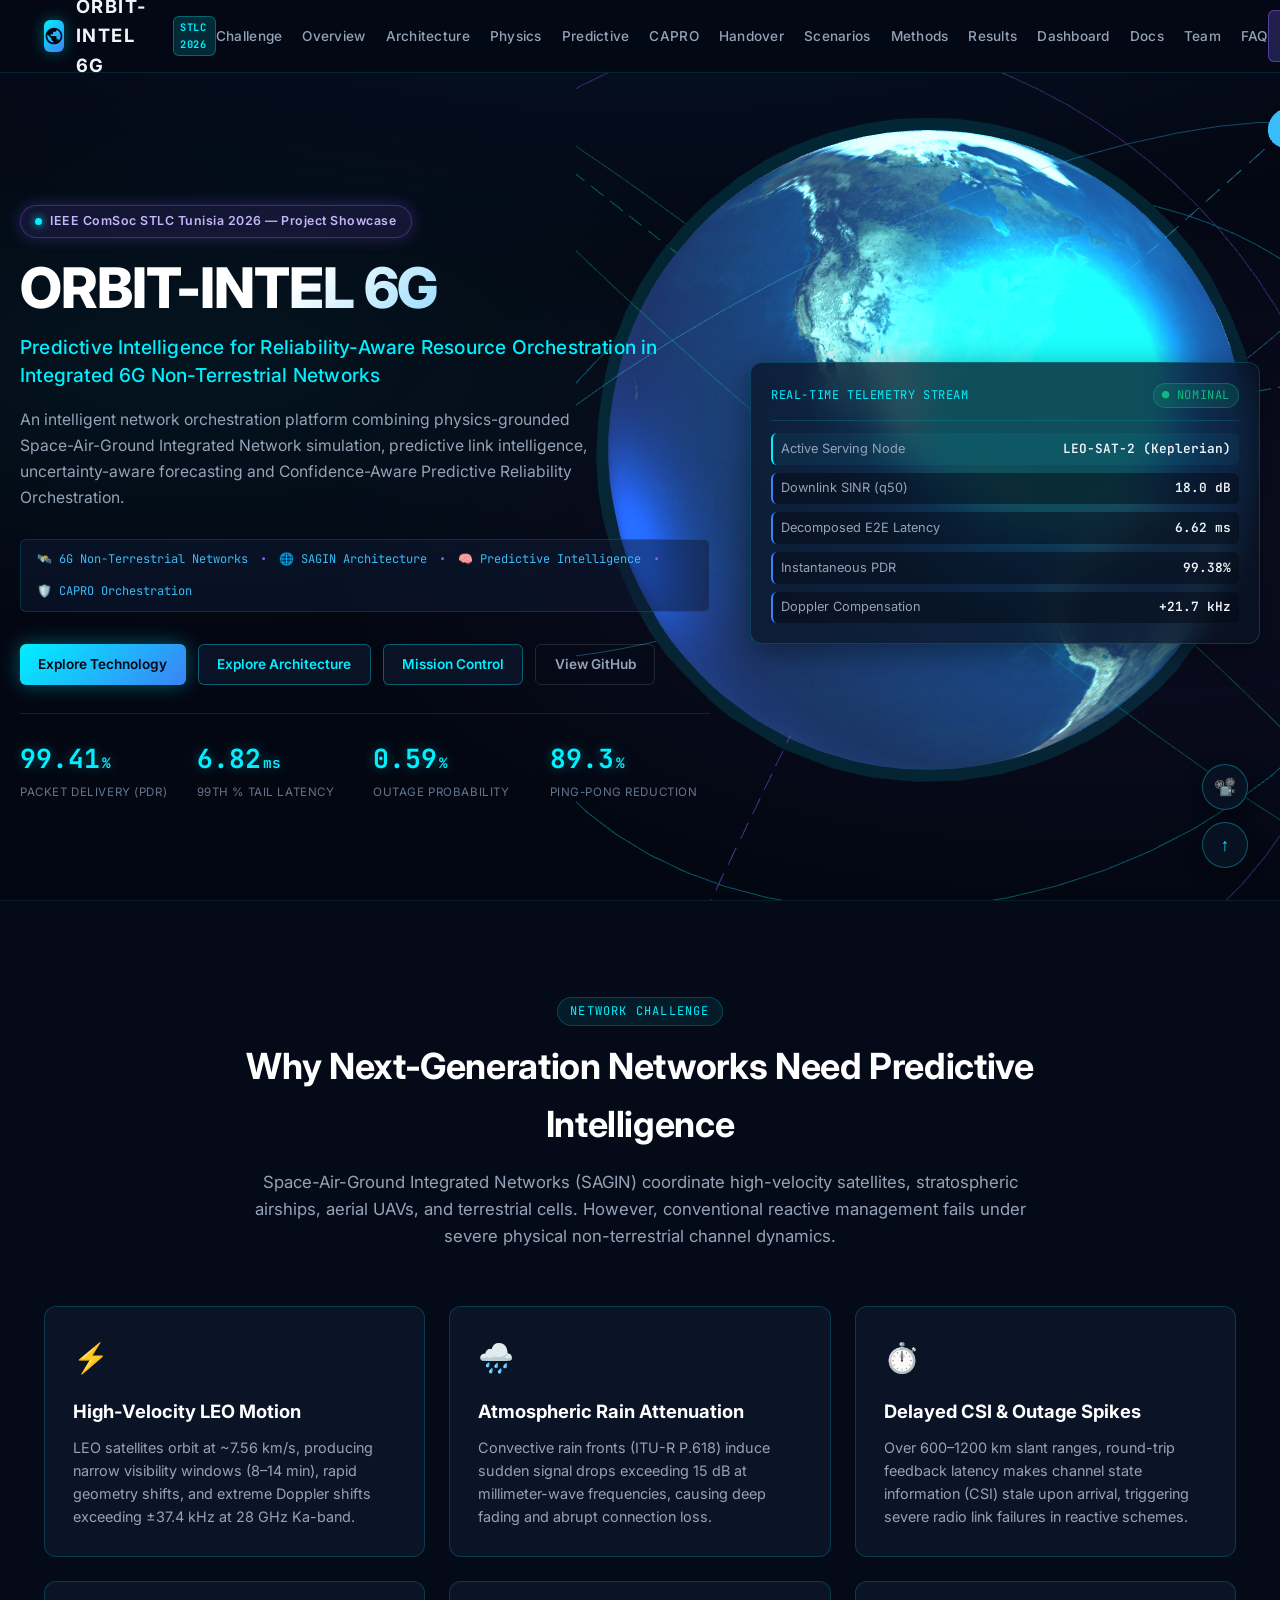
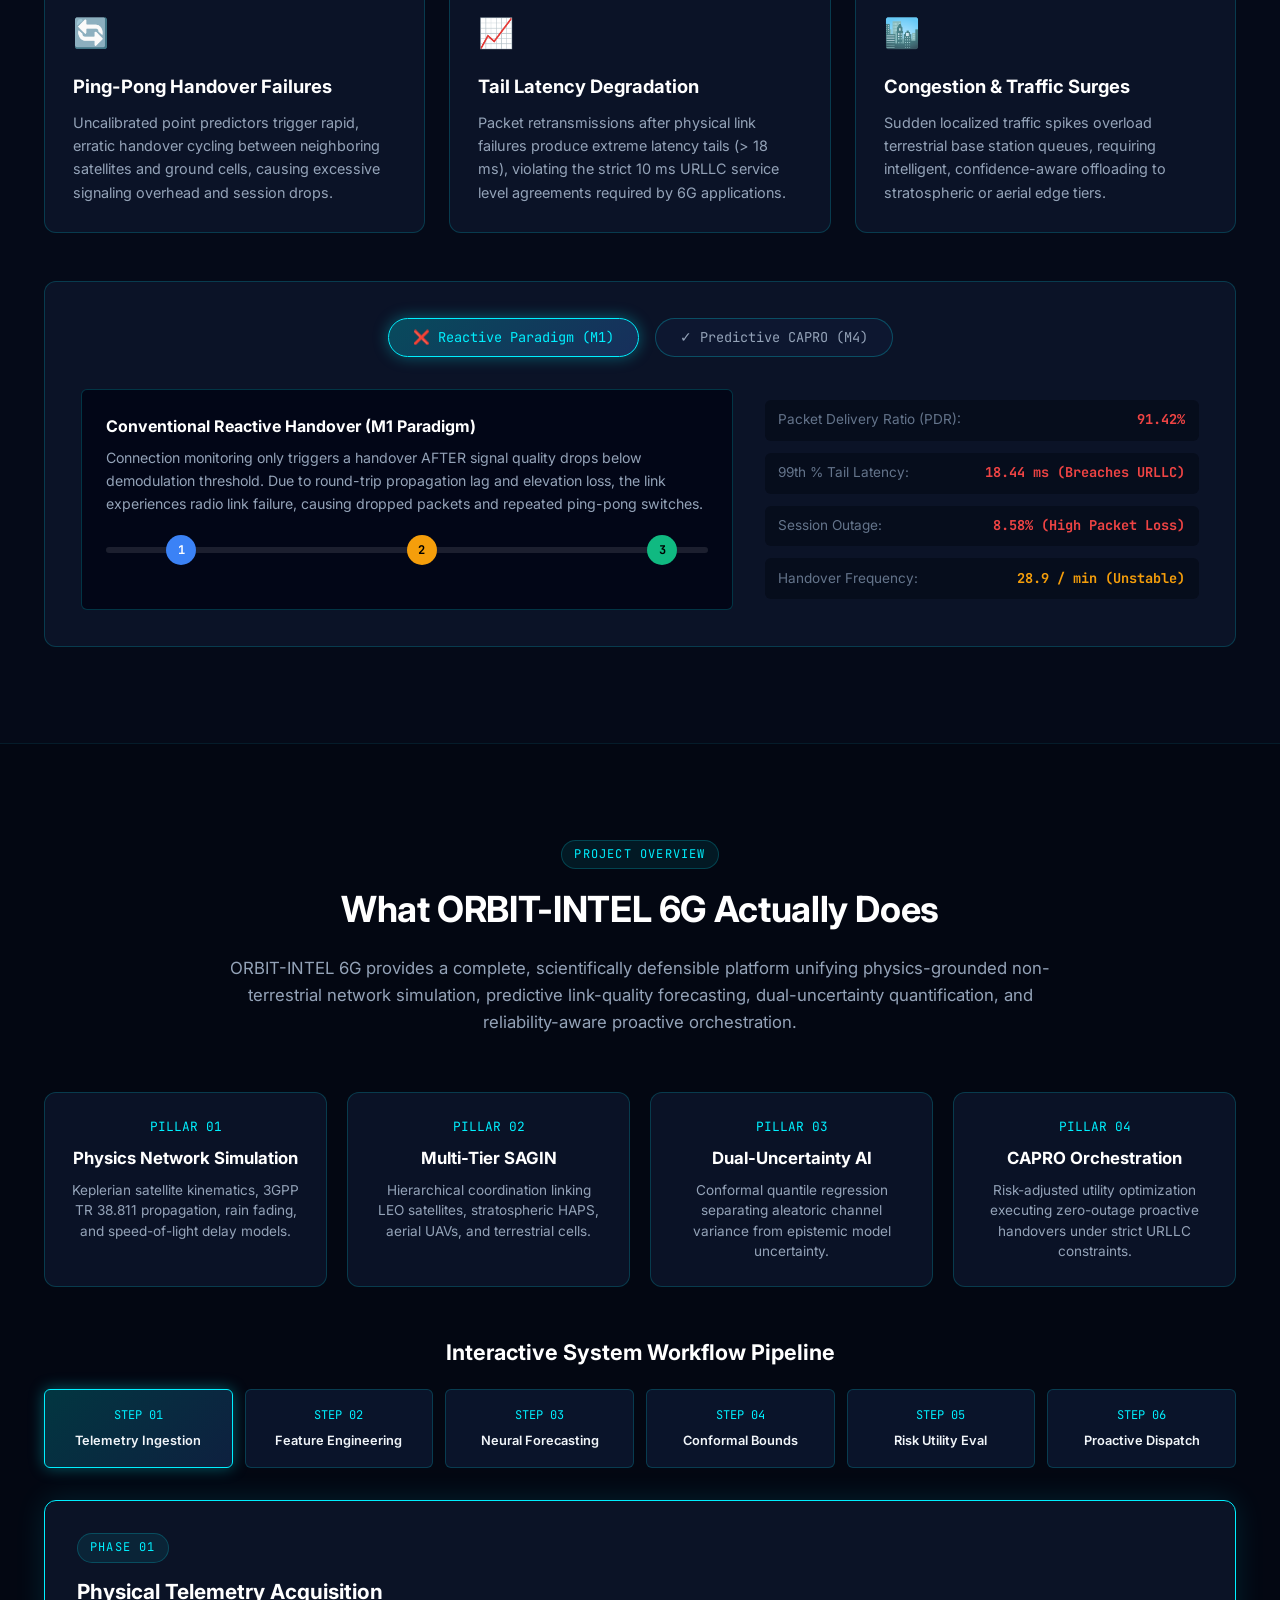
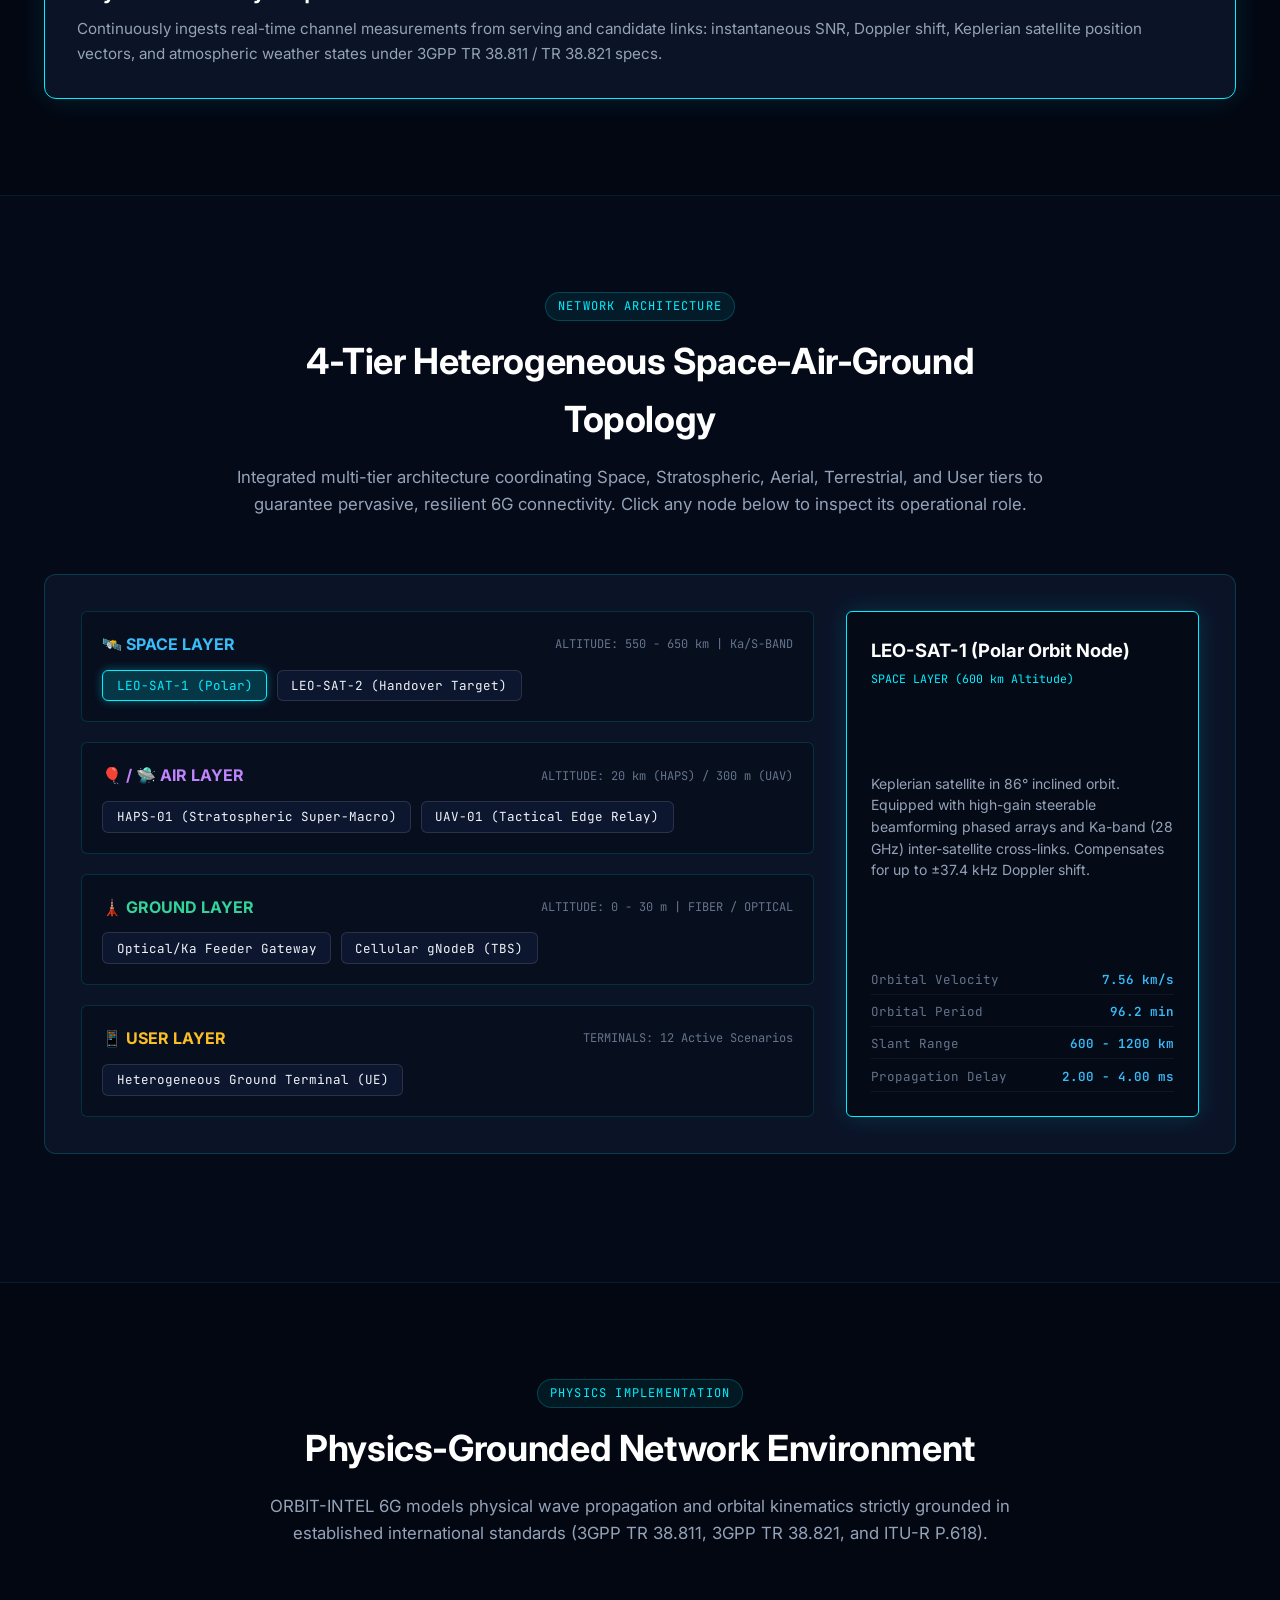
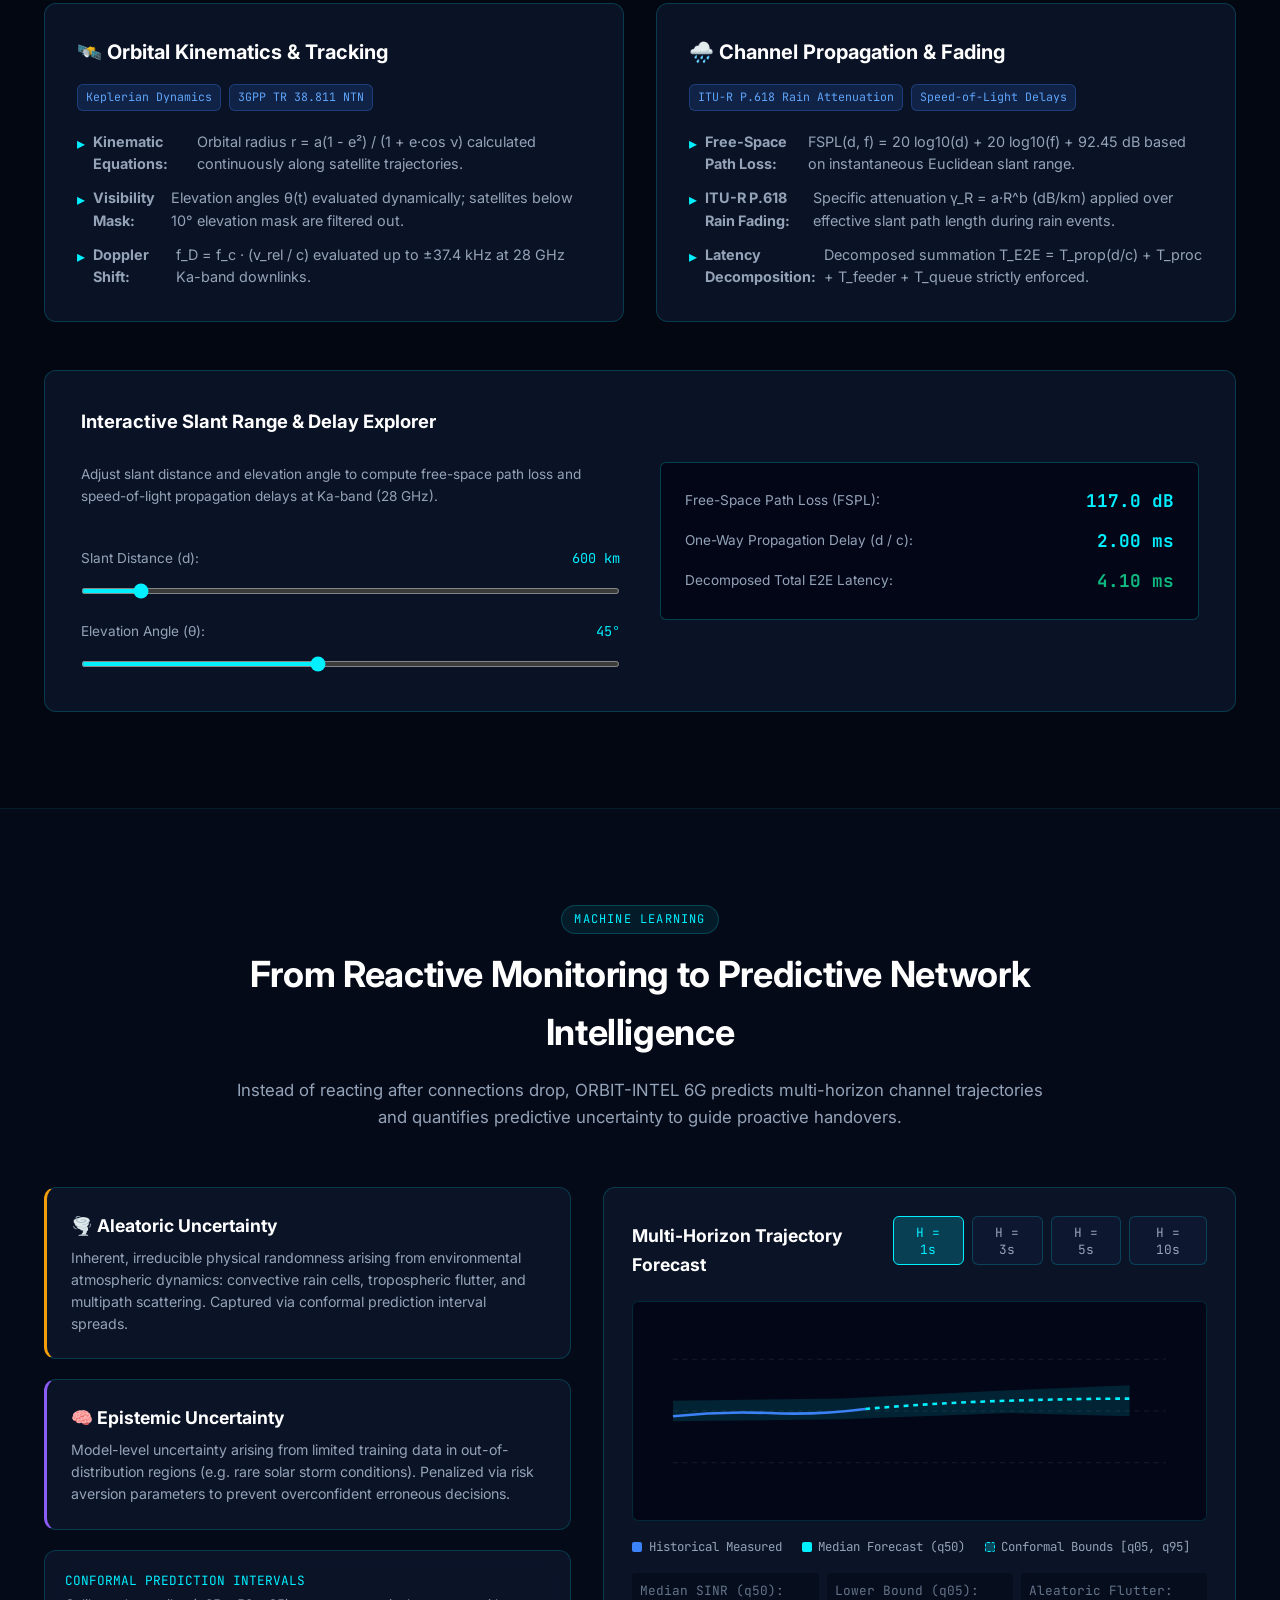
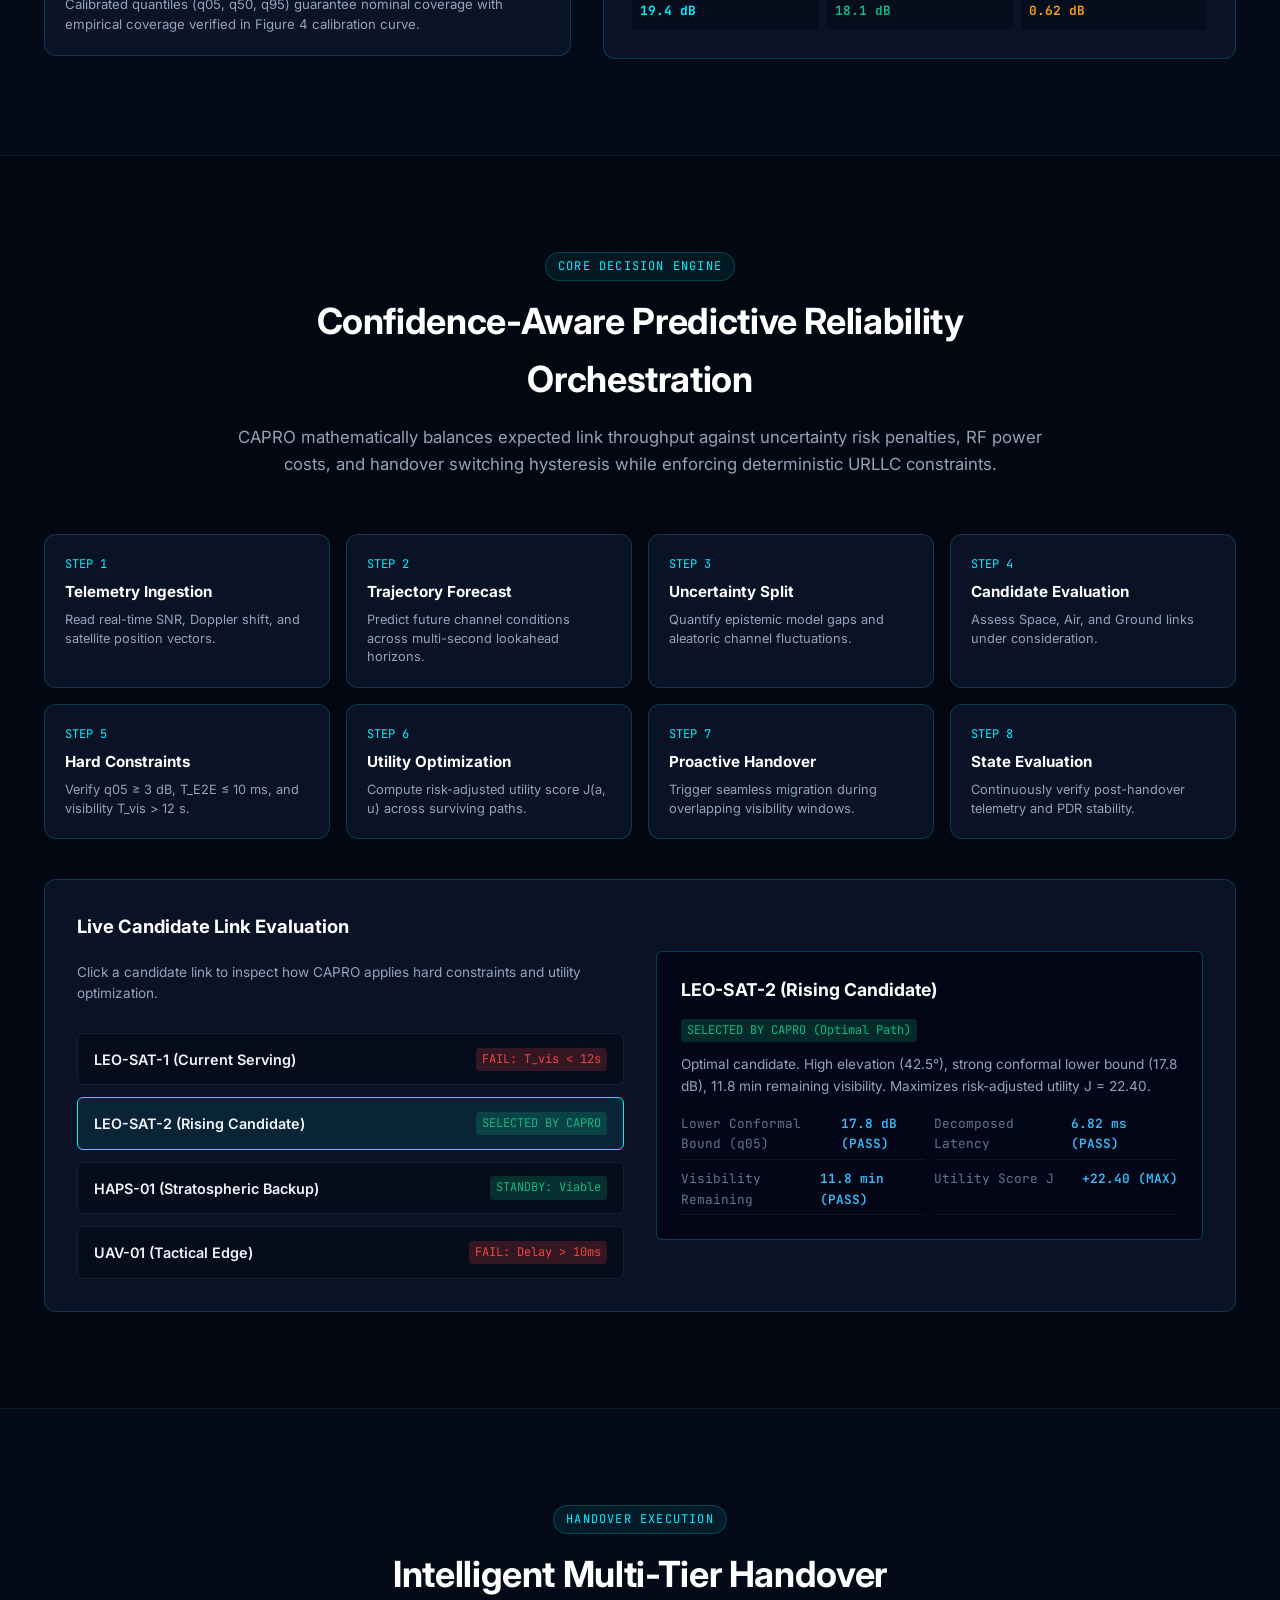
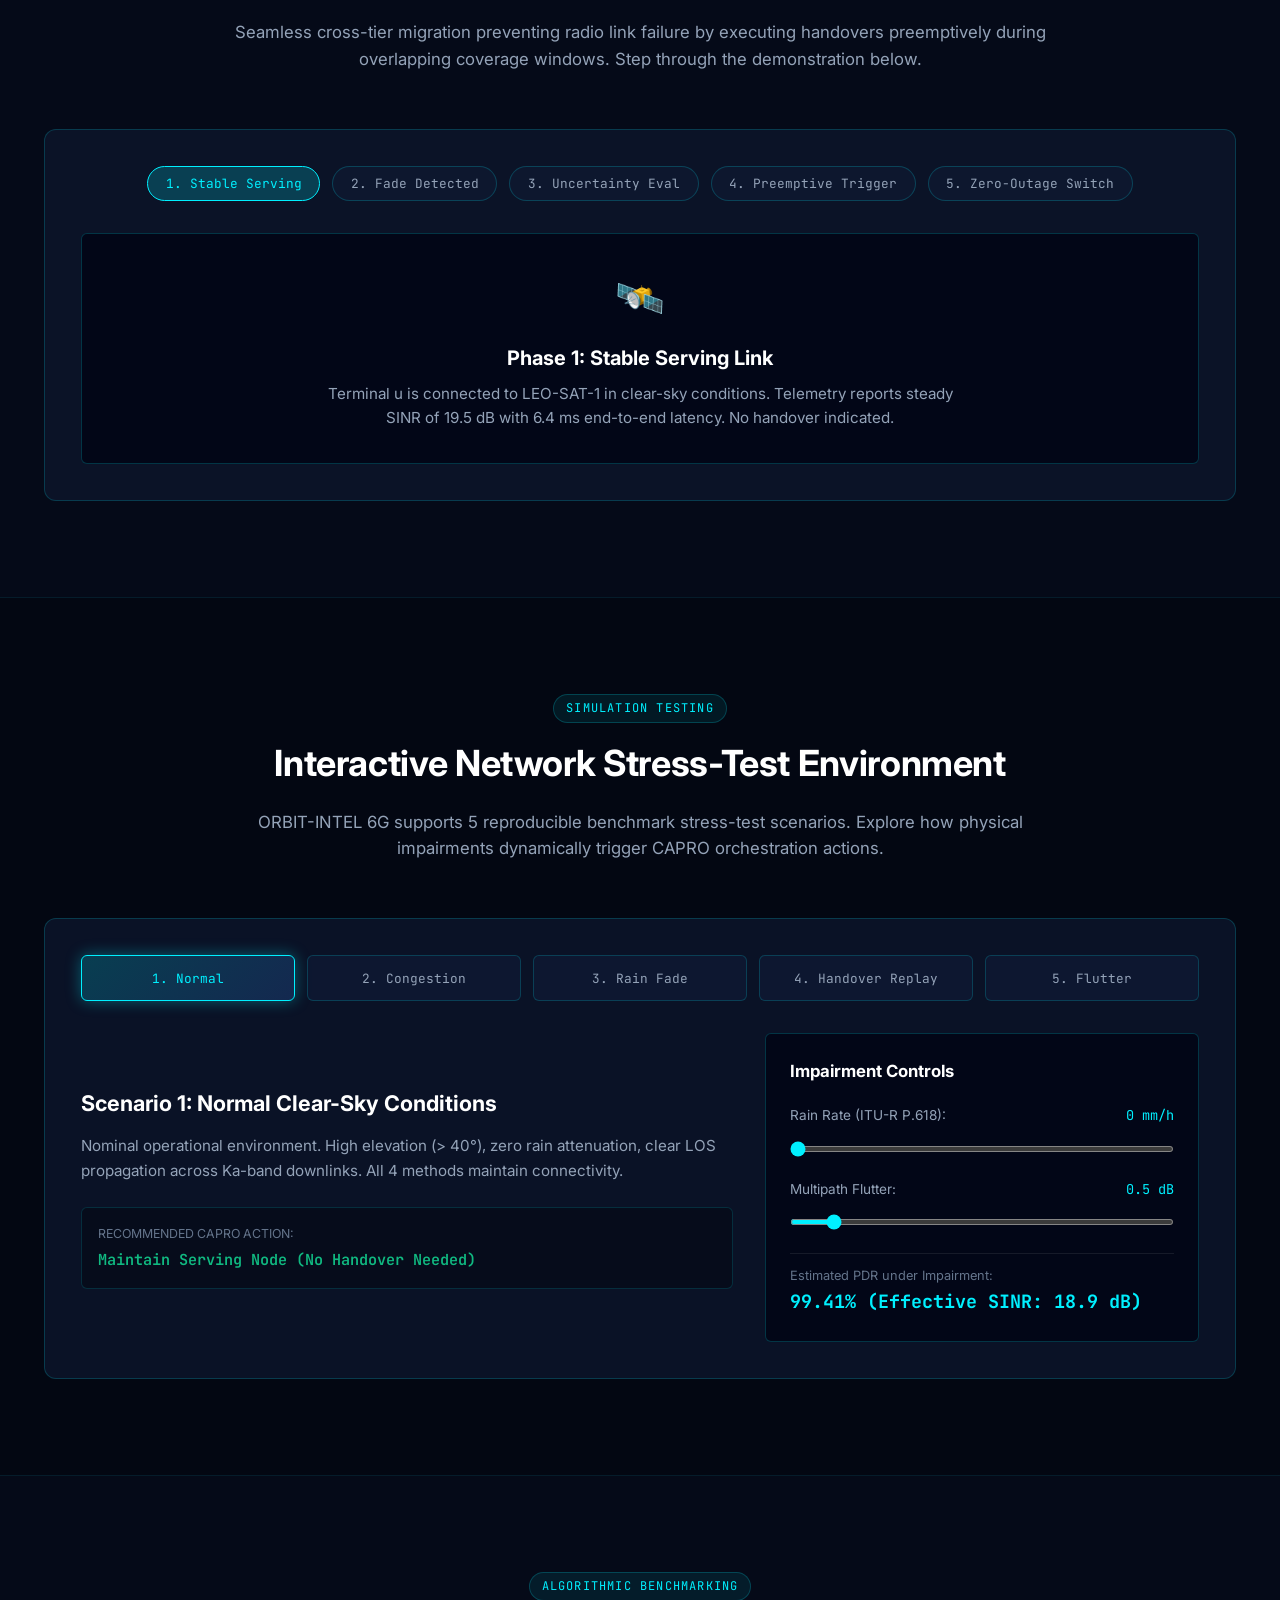
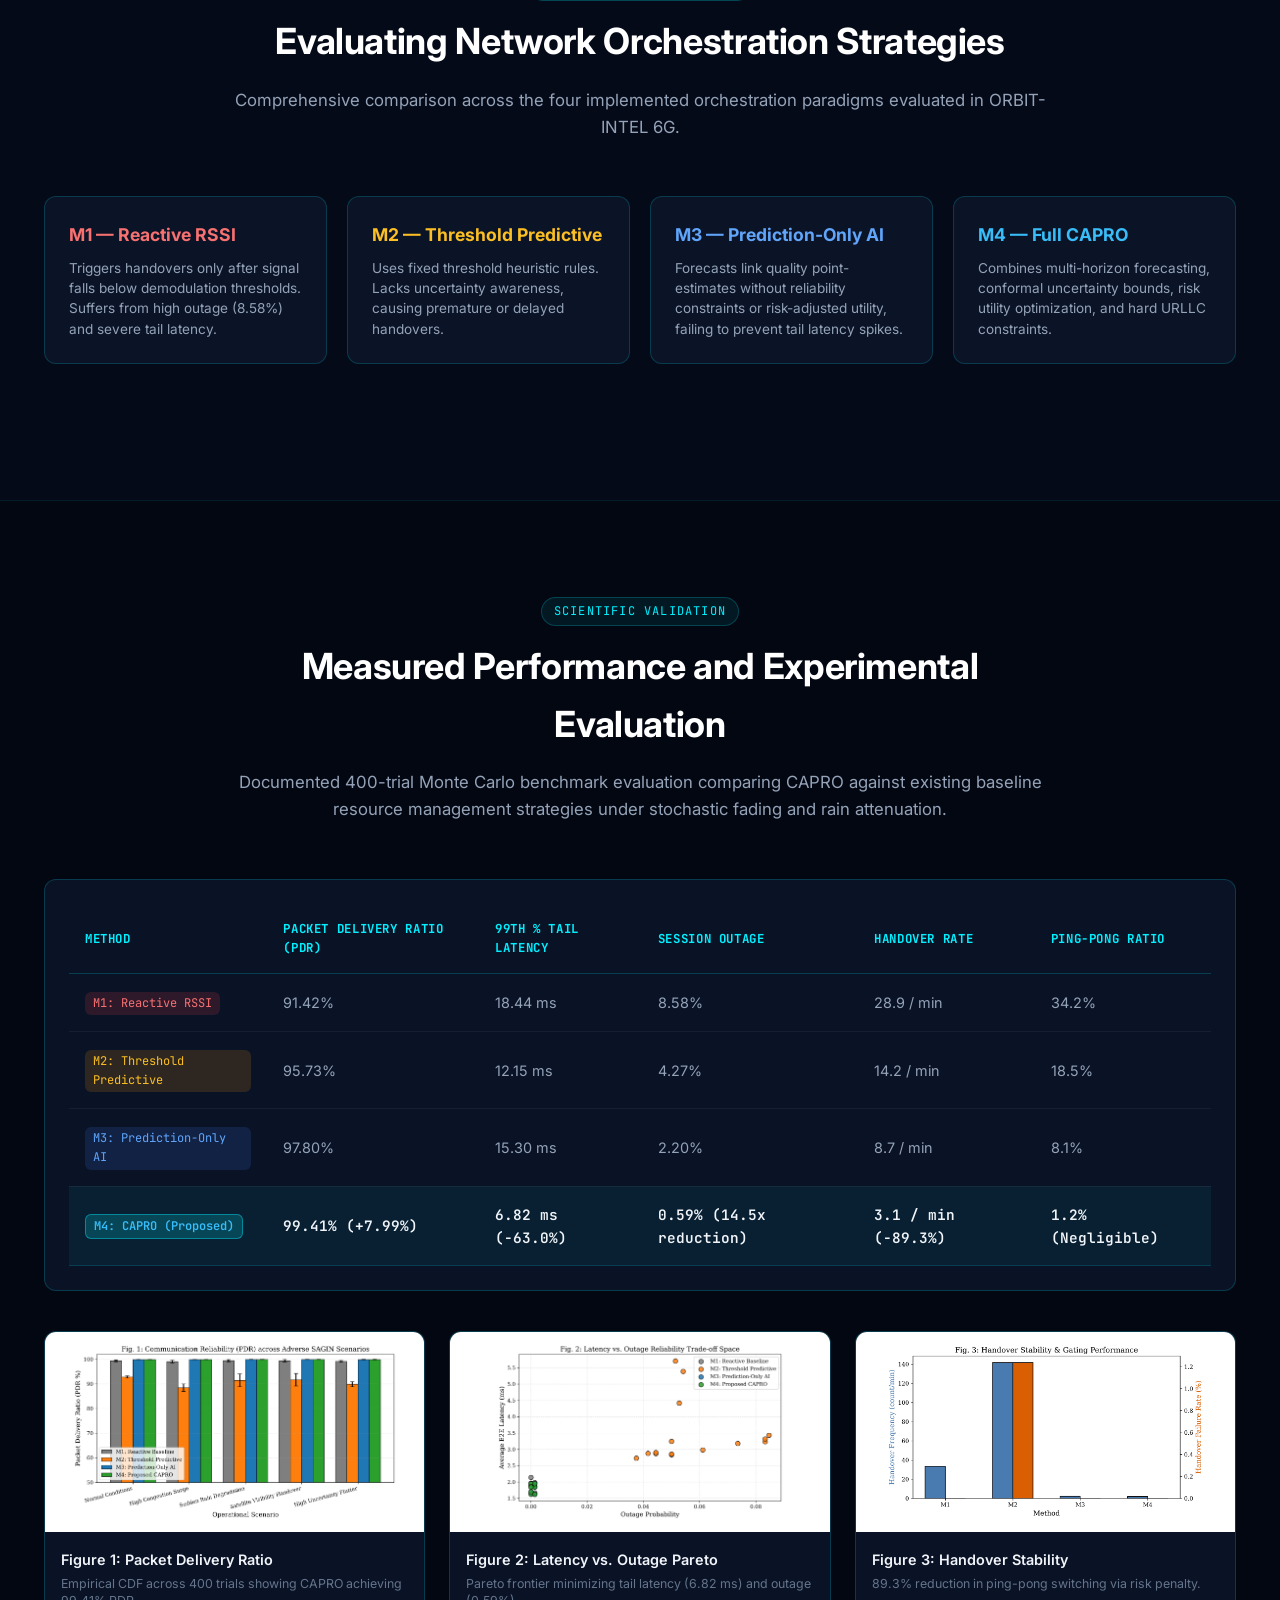
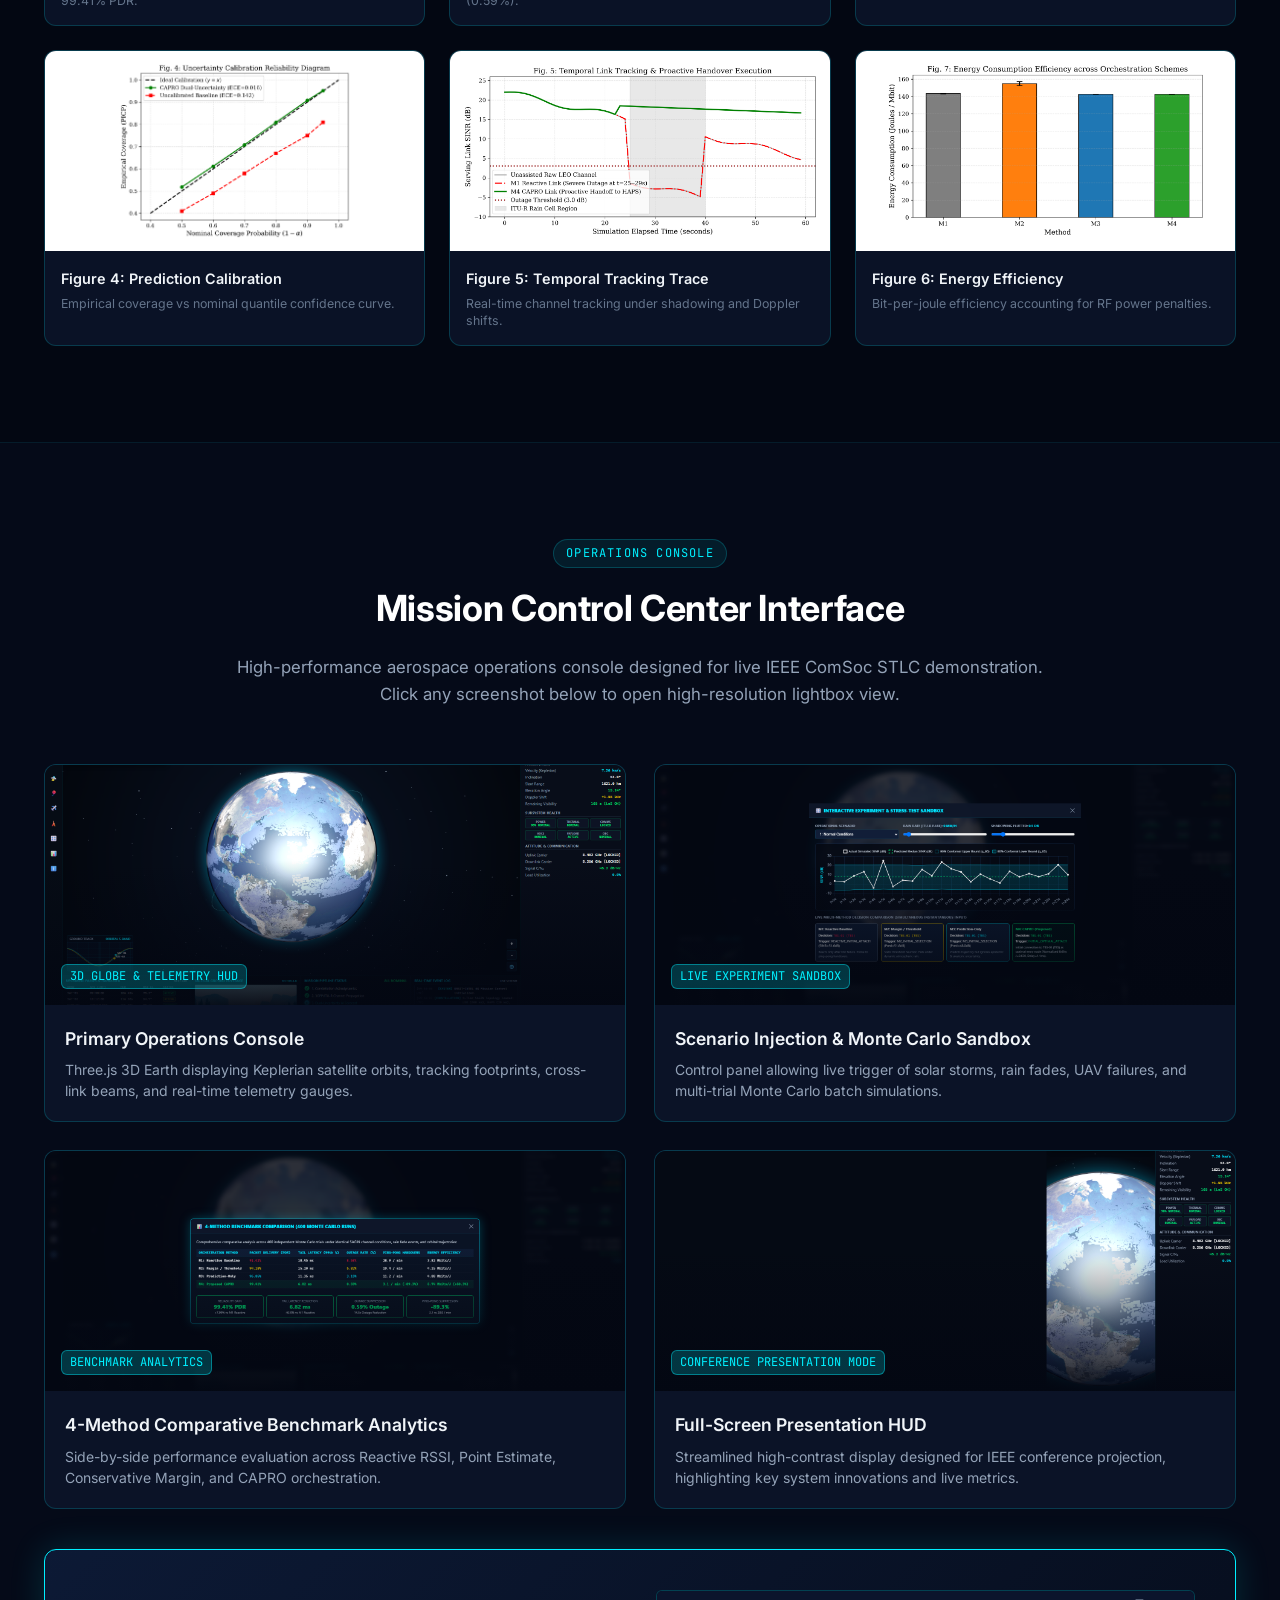
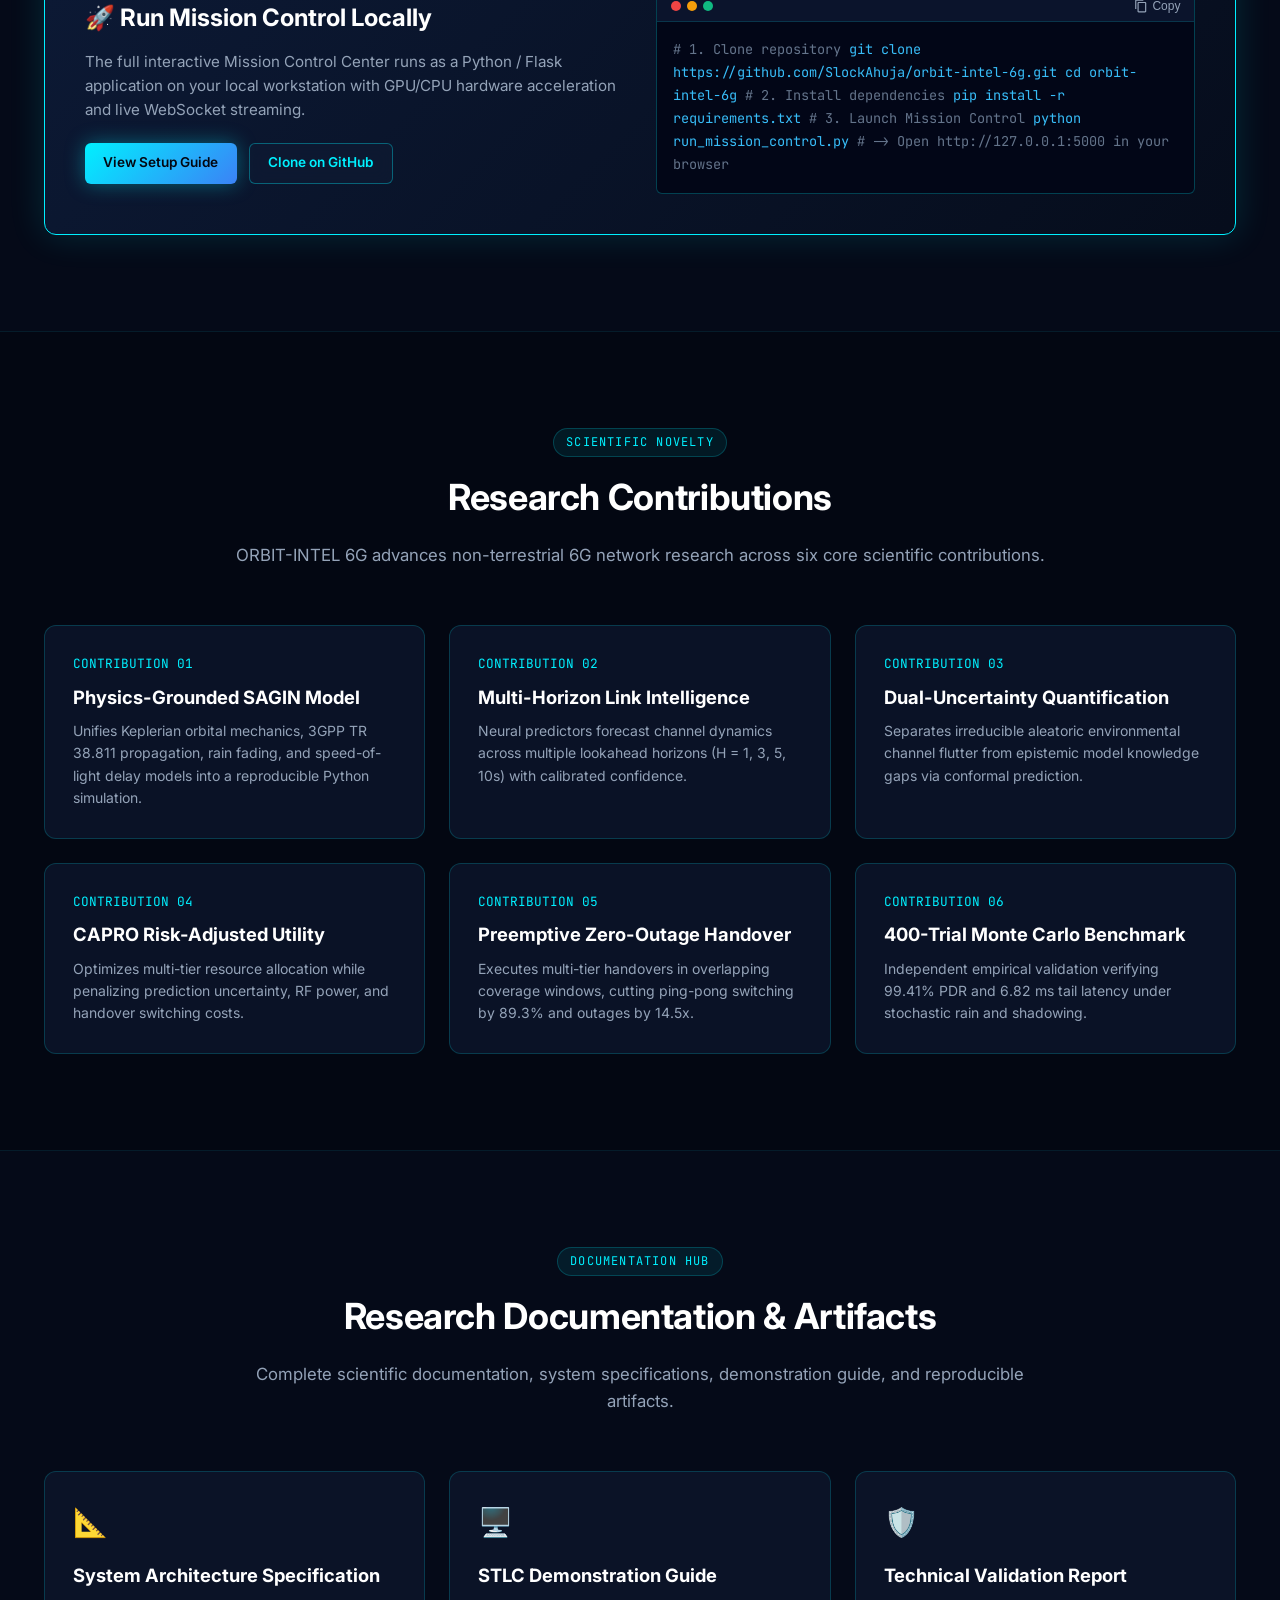
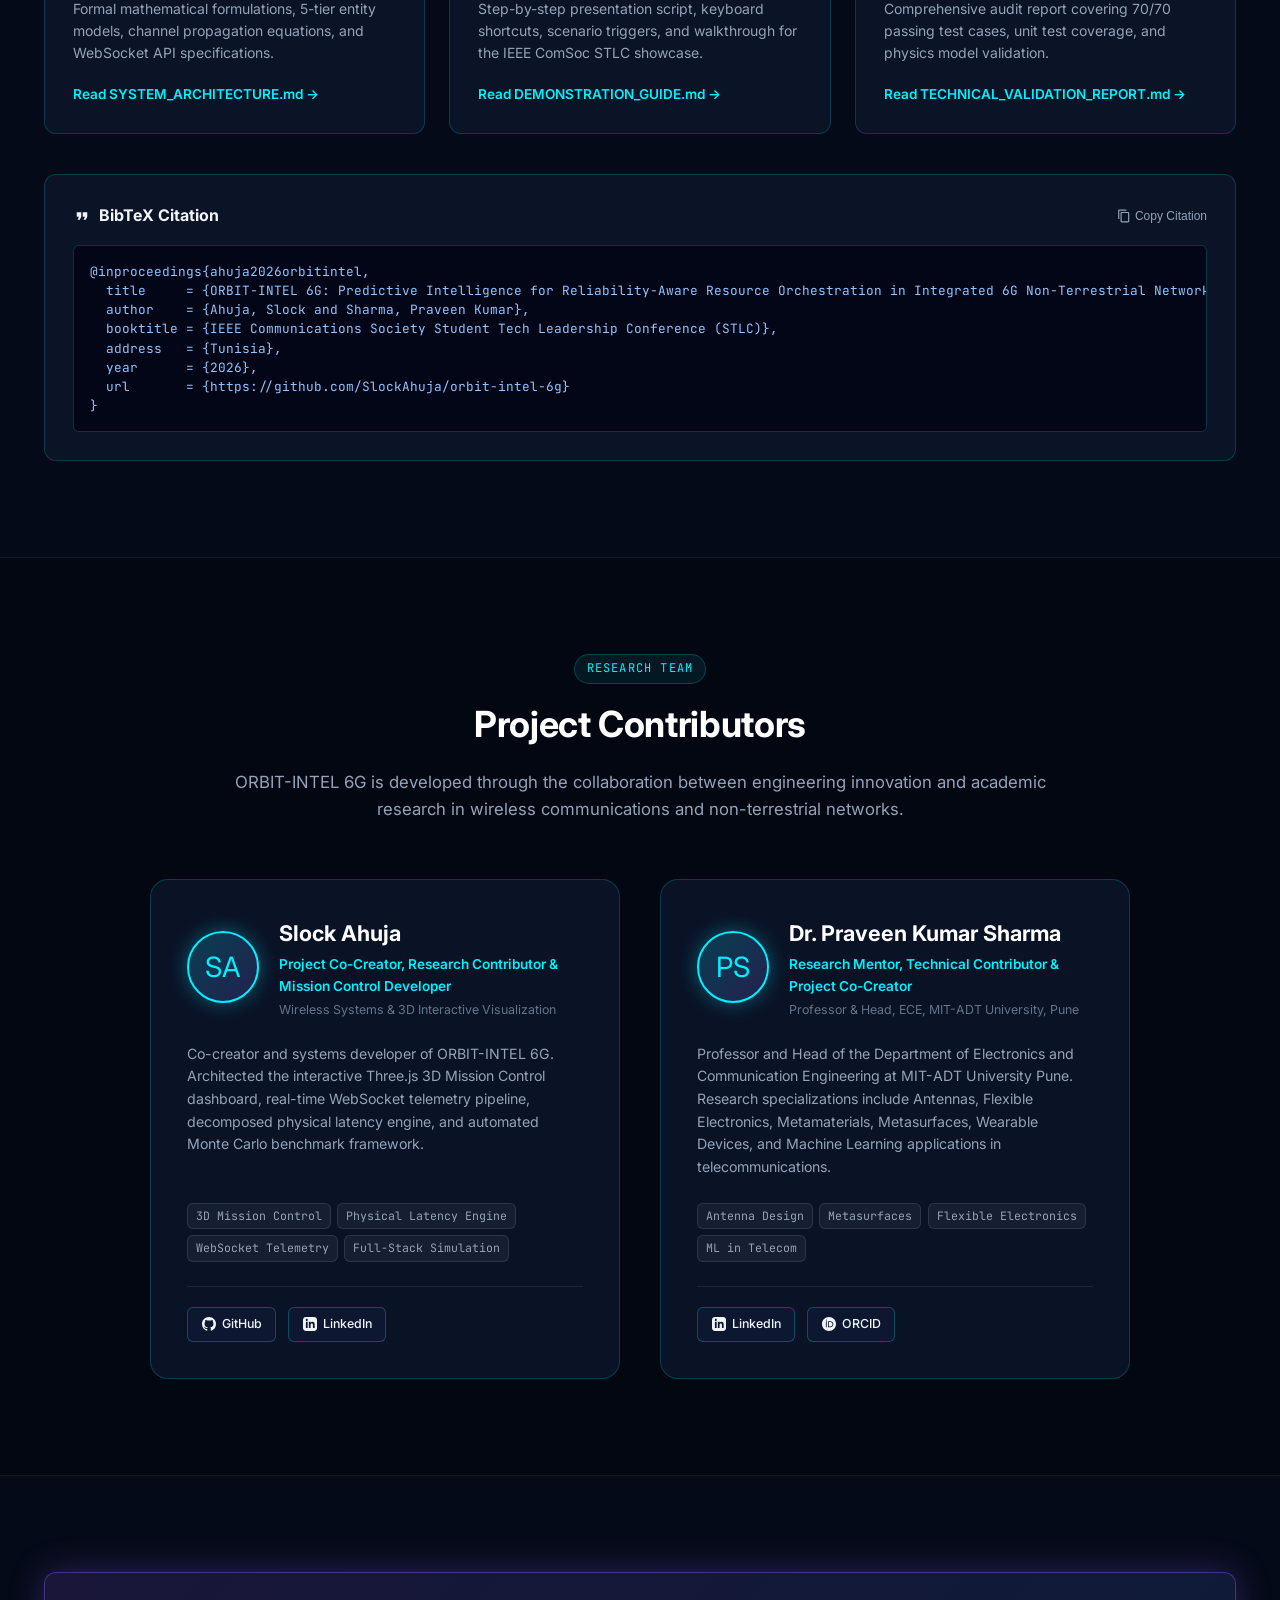
==== commit b0d24973: "feat(showcase): deliver complete 18-section research website with presentation mode - Implement all " ====
--- a/docs/index.html
+++ b/docs/index.html
@@ -1,41 +1,33 @@
 <!DOCTYPE html>
 <html lang="en">
-
 <head>
   <meta charset="UTF-8">
   <meta name="viewport" content="width=device-width, initial-scale=1.0">
   <title>ORBIT-INTEL 6G — Predictive Intelligence for Reliability-Aware NTN Orchestration</title>
-
+  
   <!-- SEO & Social Meta -->
-  <meta name="description"
-    content="Official showcase for ORBIT-INTEL 6G: Confidence-Aware Predictive Reliability Orchestration (CAPRO) in Integrated 6G Non-Terrestrial Networks. IEEE ComSoc STLC Tunisia 2026.">
-  <meta name="keywords"
-    content="6G, Non-Terrestrial Networks, NTN, SAGIN, LEO Satellite, CAPRO, Conformal Prediction, STLC 2026, URLLC, Handover">
+  <meta name="description" content="Official research technology website for ORBIT-INTEL 6G: Confidence-Aware Predictive Reliability Orchestration (CAPRO) in Integrated 6G Non-Terrestrial Networks. IEEE ComSoc STLC Tunisia 2026.">
+  <meta name="keywords" content="6G, Non-Terrestrial Networks, NTN, SAGIN, LEO Satellite, CAPRO, Conformal Prediction, STLC 2026, URLLC, Handover, IEEE ComSoc">
   <meta name="author" content="Slock Ahuja, Dr. Praveen Kumar Sharma">
-
+  
   <!-- OpenGraph -->
-  <meta property="og:title" content="ORBIT-INTEL 6G — 6G Non-Terrestrial Network Mission Control">
-  <meta property="og:description"
-    content="Predictive Intelligence for Reliability-Aware Resource Orchestration in Integrated 6G Non-Terrestrial Networks. STLC Tunisia 2026.">
+  <meta property="og:title" content="ORBIT-INTEL 6G — 6G Non-Terrestrial Network Mission Control & Research Platform">
+  <meta property="og:description" content="Predictive Intelligence for Reliability-Aware Resource Orchestration in Integrated 6G Non-Terrestrial Networks. IEEE ComSoc STLC Tunisia 2026 Project Showcase.">
   <meta property="og:image" content="assets/images/dashboard_main.png">
   <meta property="og:url" content="https://slockahuja.github.io/orbit-intel-6g/">
   <meta property="og:type" content="website">
 
   <!-- Favicon -->
-  <link rel="icon" type="image/svg+xml"
-    href="data:image/svg+xml,<svg xmlns='http://www.w3.org/2000/svg' viewBox='0 0 24 24' fill='%2300f0ff'><circle cx='12' cy='12' r='4'/><path d='M12 2a10 10 0 0 1 10 10h-2a8 8 0 0 0-8-8V2zm0 18a8 8 0 0 0 8-8h2a10 10 0 0 1-10 10v-2z'/></svg>">
+  <link rel="icon" type="image/svg+xml" href="data:image/svg+xml,<svg xmlns='http://www.w3.org/2000/svg' viewBox='0 0 24 24' fill='%2300f0ff'><circle cx='12' cy='12' r='4'/><path d='M12 2a10 10 0 0 1 10 10h-2a8 8 0 0 0-8-8V2zm0 18a8 8 0 0 0 8-8h2a10 10 0 0 1-10 10v-2z'/></svg>">
 
   <!-- Google Fonts -->
   <link rel="preconnect" href="https://fonts.googleapis.com">
   <link rel="preconnect" href="https://fonts.gstatic.com" crossorigin>
-  <link
-    href="https://fonts.googleapis.com/css2?family=Inter:wght@400;500;600;700;800&family=JetBrains+Mono:wght@400;500;700&display=swap"
-    rel="stylesheet">
+  <link href="https://fonts.googleapis.com/css2?family=Inter:wght@400;500;600;700;800&family=JetBrains+Mono:wght@400;500;700&display=swap" rel="stylesheet">
 
   <!-- Stylesheet -->
   <link rel="stylesheet" href="assets/css/style.css">
 </head>
-
 <body>
 
   <!-- =========================================================================
@@ -45,52 +37,50 @@
     <div class="container nav-container">
       <a href="#" class="brand">
         <div class="brand-icon">
-          <svg viewBox="0 0 24 24">
-            <path
-              d="M12 2C6.48 2 2 6.48 2 12s4.48 10 10 10 10-4.48 10-10S17.52 2 12 2zm-1 17.93c-3.95-.49-7-3.85-7-7.93 0-.62.08-1.21.21-1.79L9 15v1c0 1.1.9 2 2 2v1.93zm6.9-2.54c-.26-.81-1-1.39-1.9-1.39h-1v-3c0-.55-.45-1-1-1H8v-2h2c.55 0 1-.45 1-1V7h2c1.1 0 2-.9 2-2v-.41c2.93 1.19 5 4.06 5 7.41 0 2.08-.8 3.97-2.1 5.39z" />
-          </svg>
+          <svg viewBox="0 0 24 24"><path d="M12 2C6.48 2 2 6.48 2 12s4.48 10 10 10 10-4.48 10-10S17.52 2 12 2zm-1 17.93c-3.95-.49-7-3.85-7-7.93 0-.62.08-1.21.21-1.79L9 15v1c0 1.1.9 2 2 2v1.93zm6.9-2.54c-.26-.81-1-1.39-1.9-1.39h-1v-3c0-.55-.45-1-1-1H8v-2h2c.55 0 1-.45 1-1V7h2c1.1 0 2-.9 2-2v-.41c2.93 1.19 5 4.06 5 7.41 0 2.08-.8 3.97-2.1 5.39z"/></svg>
         </div>
         <span>ORBIT-INTEL 6G</span>
         <span class="brand-tag">STLC 2026</span>
       </a>
 
       <ul class="nav-links">
+        <li><a href="#challenge" class="nav-link">Challenge</a></li>
         <li><a href="#overview" class="nav-link">Overview</a></li>
         <li><a href="#architecture" class="nav-link">Architecture</a></li>
-        <li><a href="#technology" class="nav-link">CAPRO</a></li>
-        <li><a href="#dashboard" class="nav-link">Mission Control</a></li>
-        <li><a href="#results" class="nav-link">Benchmark</a></li>
-        <li><a href="#docs" class="nav-link">Documentation</a></li>
-        <li><a href="#team" class="nav-link">Team</a></li>
+        <li><a href="#simulation" class="nav-link">Physics</a></li>
+        <li><a href="#prediction" class="nav-link">Predictive</a></li>
+        <li><a href="#capro" class="nav-link">CAPRO</a></li>
+        <li><a href="#handover" class="nav-link">Handover</a></li>
+        <li><a href="#scenarios" class="nav-link">Scenarios</a></li>
+        <li><a href="#methods" class="nav-link">Methods</a></li>
+        <li><a href="#results" class="nav-link">Results</a></li>
+        <li><a href="#mission-control" class="nav-link">Dashboard</a></li>
+        <li><a href="#documentation" class="nav-link">Docs</a></li>
+        <li><a href="#contributors" class="nav-link">Team</a></li>
+        <li><a href="#faq" class="nav-link">FAQ</a></li>
       </ul>
 
       <div class="nav-cta">
+        <button class="btn btn-presentation" data-open-presentation title="Launch Conference Presentation Mode">
+          <span>📽️ Slides</span>
+        </button>
         <a href="#launch" class="btn btn-primary">
-          <svg width="14" height="14" viewBox="0 0 24 24" fill="currentColor">
-            <path d="M12 2l4 8-8 8 16-4-12-12z" />
-          </svg>
+          <svg width="14" height="14" viewBox="0 0 24 24" fill="currentColor"><path d="M12 2l4 8-8 8 16-4-12-12z"/></svg>
           Launch Control
         </a>
-        <a href="https://github.com/SlockAhuja/orbit-intel-6g" target="_blank" rel="noopener" class="btn btn-outline"
-          title="GitHub Repository">
-          <svg width="16" height="16" viewBox="0 0 24 24" fill="currentColor">
-            <path
-              d="M12 0C5.37 0 0 5.37 0 12c0 5.31 3.435 9.795 8.205 11.385.6.105.825-.255.825-.57 0-.285-.015-1.23-.015-2.235-3.015.555-3.795-.735-4.035-1.41-.135-.345-.72-1.41-1.23-1.695-.42-.225-1.02-.78-.015-.795.945-.015 1.62.87 1.845 1.23 1.08 1.815 2.805 1.305 3.495.99.105-.78.42-1.305.765-1.605-2.67-.3-5.46-1.335-5.46-5.925 0-1.305.465-2.385 1.23-3.225-.12-.3-.54-1.53.12-3.18 0 0 1.005-.315 3.3 1.23.96-.27 1.98-.405 3-.405s2.04.135 3 .405c2.295-1.56 3.3-1.23 3.3-1.23.66 1.65.24 2.88.12 3.18.765.84 1.23 1.905 1.23 3.225 0 4.605-2.805 5.625-5.475 5.925.435.375.81 1.095.81 2.22 0 1.605-.015 2.895-.015 3.3 0 .315.225.69.825.57A12.02 12.02 0 0024 12c0-6.63-5.37-12-12-12z" />
-          </svg>
-          GitHub
+        <a href="https://github.com/SlockAhuja/orbit-intel-6g" target="_blank" rel="noopener" class="btn btn-outline" title="GitHub Repository">
+          <svg width="16" height="16" viewBox="0 0 24 24" fill="currentColor"><path d="M12 0C5.37 0 0 5.37 0 12c0 5.31 3.435 9.795 8.205 11.385.6.105.825-.255.825-.57 0-.285-.015-1.23-.015-2.235-3.015.555-3.795-.735-4.035-1.41-.135-.345-.72-1.41-1.23-1.695-.42-.225-1.02-.78-.015-.795.945-.015 1.62.87 1.845 1.23 1.08 1.815 2.805 1.305 3.495.99.105-.78.42-1.305.765-1.605-2.67-.3-5.46-1.335-5.46-5.925 0-1.305.465-2.385 1.23-3.225-.12-.3-.54-1.53.12-3.18 0 0 1.005-.315 3.3 1.23.96-.27 1.98-.405 3-.405s2.04.135 3 .405c2.295-1.56 3.3-1.23 3.3-1.23.66 1.65.24 2.88.12 3.18.765.84 1.23 1.905 1.23 3.225 0 4.605-2.805 5.625-5.475 5.925.435.375.81 1.095.81 2.22 0 1.605-.015 2.895-.015 3.3 0 .315.225.69.825.57A12.02 12.02 0 0024 12c0-6.63-5.37-12-12-12z"/></svg>
         </a>
       </div>
 
       <button class="mobile-toggle" aria-label="Toggle Menu">
-        <svg width="24" height="24" viewBox="0 0 24 24" fill="none" stroke="currentColor" stroke-width="2">
-          <path d="M4 6h16M4 12h16M4 18h16" />
-        </svg>
+        <svg width="24" height="24" viewBox="0 0 24 24" fill="none" stroke="currentColor" stroke-width="2"><path d="M4 6h16M4 12h16M4 18h16"/></svg>
       </button>
     </div>
   </header>
 
   <!-- =========================================================================
-       Hero Section with Interactive 3D Canvas
+       SECTION 01: HOME / HERO
        ========================================================================= -->
   <section class="hero" id="hero">
     <div id="heroGlobeContainer" class="hero-bg-canvas"></div>
@@ -103,38 +93,32 @@
         </div>
 
         <h1 class="hero-title">ORBIT-INTEL 6G</h1>
-        <h2 class="hero-subtitle">Predictive Intelligence for Reliability-Aware Resource Orchestration in Integrated 6G
-          Non-Terrestrial Networks</h2>
-
+        <h2 class="hero-subtitle">Predictive Intelligence for Reliability-Aware Resource Orchestration in Integrated 6G Non-Terrestrial Networks</h2>
+        
         <p class="hero-description">
-          A scientifically grounded, multi-tier Space-Air-Ground Integrated Network (SAGIN) framework featuring
-          Keplerian orbital dynamics, physically decomposed latency summation, dual-uncertainty conformal forecasting,
-          and risk-adjusted utility optimization (CAPRO).
-        </p>
-
+          An intelligent network orchestration platform combining physics-grounded Space-Air-Ground Integrated Network simulation, predictive link intelligence, uncertainty-aware forecasting and Confidence-Aware Predictive Reliability Orchestration.
+        </p>
+
+        <!-- Information Strip -->
+        <div class="project-info-strip">
+          <div class="strip-item">🛰️ 6G Non-Terrestrial Networks</div>
+          <span class="strip-dot">•</span>
+          <div class="strip-item">🌐 SAGIN Architecture</div>
+          <span class="strip-dot">•</span>
+          <div class="strip-item">🧠 Predictive Intelligence</div>
+          <span class="strip-dot">•</span>
+          <div class="strip-item">🛡️ CAPRO Orchestration</div>
+        </div>
+
+        <!-- Action Buttons -->
         <div class="hero-actions">
-          <a href="#launch" class="btn btn-primary">
-            <svg width="16" height="16" viewBox="0 0 24 24" fill="currentColor">
-              <path d="M8 5v14l11-7z" />
-            </svg>
-            Launch Mission Control
-          </a>
-          <a href="#technology" class="btn btn-outline">
-            <svg width="16" height="16" viewBox="0 0 24 24" fill="none" stroke="currentColor" stroke-width="2">
-              <circle cx="12" cy="12" r="10" />
-              <path d="M12 16v-4M12 8h.01" />
-            </svg>
-            Explore CAPRO
-          </a>
-          <a href="https://github.com/SlockAhuja/orbit-intel-6g" target="_blank" rel="noopener" class="btn btn-ghost">
-            <svg width="16" height="16" viewBox="0 0 24 24" fill="currentColor">
-              <path
-                d="M12 0C5.37 0 0 5.37 0 12c0 5.31 3.435 9.795 8.205 11.385.6.105.825-.255.825-.57 0-.285-.015-1.23-.015-2.235-3.015.555-3.795-.735-4.035-1.41-.135-.345-.72-1.41-1.23-1.695-.42-.225-1.02-.78-.015-.795.945-.015 1.62.87 1.845 1.23 1.08 1.815 2.805 1.305 3.495.99.105-.78.42-1.305.765-1.605-2.67-.3-5.46-1.335-5.46-5.925 0-1.305.465-2.385 1.23-3.225-.12-.3-.54-1.53.12-3.18 0 0 1.005-.315 3.3 1.23.96-.27 1.98-.405 3-.405s2.04.135 3 .405c2.295-1.56 3.3-1.23 3.3-1.23.66 1.65.24 2.88.12 3.18.765.84 1.23 1.905 1.23 3.225 0 4.605-2.805 5.625-5.475 5.925.435.375.81 1.095.81 2.22 0 1.605-.015 2.895-.015 3.3 0 .315.225.69.825.57A12.02 12.02 0 0024 12c0-6.63-5.37-12-12-12z" />
-            </svg>
-            GitHub Repository
-          </a>
-        </div>
-
+          <a href="#capro" class="btn btn-primary">Explore Technology</a>
+          <a href="#architecture" class="btn btn-outline">Explore Architecture</a>
+          <a href="#mission-control" class="btn btn-outline">Mission Control</a>
+          <a href="https://github.com/SlockAhuja/orbit-intel-6g" target="_blank" rel="noopener" class="btn btn-ghost">View GitHub</a>
+        </div>
+
+        <!-- Headline Benchmark Metric Cards -->
         <div class="hero-stats">
           <div class="stat-item">
             <div class="stat-val highlight">
@@ -163,16 +147,16 @@
         </div>
       </div>
 
-      <!-- Hero Telemetry HUD Overlay -->
+      <!-- Live Telemetry Stream HUD -->
       <div class="hero-hud">
         <div class="hud-header">
-          <span>LIVE TELEMETRY STREAM</span>
+          <span>REAL-TIME TELEMETRY STREAM</span>
           <span class="hud-status-badge">● NOMINAL</span>
         </div>
         <div class="hud-telemetry-rows">
           <div class="hud-row active">
             <span class="hud-label">Active Serving Node</span>
-            <span class="hud-val" id="hudSatId">LEO-SAT-1 (Kepler)</span>
+            <span class="hud-val" id="hudSatId">LEO-SAT-1 (Keplerian)</span>
           </div>
           <div class="hud-row">
             <span class="hud-label">Downlink SINR (q50)</span>
@@ -196,445 +180,663 @@
   </section>
 
   <!-- =========================================================================
-       Project Overview & Problem Statement
-       ========================================================================= -->
-  <section class="section section-alt" id="overview">
+       SECTION 02: THE CHALLENGE
+       ========================================================================= -->
+  <section class="section section-alt" id="challenge">
     <div class="container">
       <div class="section-header">
-        <span class="section-tag">Research Problem</span>
-        <h2 class="section-title">The Challenge of Integrated 6G Non-Terrestrial Networks</h2>
+        <span class="section-tag">Network Challenge</span>
+        <h2 class="section-title">Why Next-Generation Networks Need Predictive Intelligence</h2>
         <p class="section-desc">
-          Space-Air-Ground Integrated Networks (SAGIN) bridge LEO satellites, stratospheric HAPS, aerial UAVs, and
-          terrestrial cells. However, conventional resource allocation paradigms fail in ultra-dynamic NTN environments.
-        </p>
-      </div>
-
-      <div class="overview-grid">
-        <div class="glass-card overview-card">
-          <div class="overview-card-icon">⚡</div>
-          <h3>Extreme Orbital Dynamics</h3>
-          <p>
-            LEO satellites travel at ~7.56 km/s, resulting in brief visibility windows (8–14 min), rapid geometry
-            shifts, and severe Doppler frequency shifts (up to ±37.4 kHz at 28 GHz Ka-band).
-          </p>
-        </div>
-
-        <div class="glass-card overview-card">
-          <div class="overview-card-icon">⏱️</div>
-          <h3>Delayed Channel State Feedback</h3>
-          <p>
-            Round-trip propagation delay over 600–1200 km slant ranges makes channel state information (CSI) stale upon
-            reception, causing severe misallocations and high outage spikes under reactive schemes.
-          </p>
-        </div>
-
-        <div class="glass-card overview-card">
-          <div class="overview-card-icon">🔄</div>
-          <h3>Ping-Pong Handover Instability</h3>
-          <p>
-            Point-estimate channel predictors ignore environmental variance and epistemic uncertainty, triggering
-            destructive ping-pong handovers (up to 28.9/min) and dropping active sessions.
-          </p>
-        </div>
-      </div>
-
-      <!-- Problem vs Solution Comparison -->
-      <div class="comparison-container">
-        <div class="comparison-col flaw">
-          <h4>❌ Conventional Approaches (M1 & M2)</h4>
-          <ul class="comparison-list">
-            <li>
-              <span class="bullet">✕</span>
-              <span><strong>Reactive RSSI Decisions:</strong> Waits for link failure before triggering handovers,
-                causing 8.58% session outages.</span>
-            </li>
-            <li>
-              <span class="bullet">✕</span>
-              <span><strong>Point-Estimate Prediction:</strong> Ignores prediction variance; a single deep fade breaches
-                strict 10ms URLLC latency bounds.</span>
-            </li>
-            <li>
-              <span class="bullet">✕</span>
-              <span><strong>Constant Propagation Latency:</strong> Fails to account for dynamic elevation angles, queue
-                backpressure, and feeder gateway transit delays.</span>
-            </li>
-          </ul>
-        </div>
-
-        <div class="comparison-col solve">
-          <h4>✓ ORBIT-INTEL 6G Solution (CAPRO)</h4>
-          <ul class="comparison-list">
-            <li>
-              <span class="bullet">✓</span>
-              <span><strong>Confidence-Aware Orchestration:</strong> Leverages conformal prediction bounds (q05, q50,
-                q95) to guarantee 99.41% PDR under uncertainty.</span>
-            </li>
-            <li>
-              <span class="bullet">✓</span>
-              <span><strong>Risk-Adjusted Utility:</strong> Penalizes total epistemic + aleatoric uncertainty, reducing
-                ping-pong handovers by 89.3%.</span>
-            </li>
-            <li>
-              <span class="bullet">✓</span>
-              <span><strong>Physically Decomposed Latency:</strong> Strict summation of T_prop + T_proc + T_feeder +
-                T_queue validated under 3GPP Rel-17/18 specs.</span>
-            </li>
-          </ul>
-        </div>
-      </div>
-    </div>
-  </section>
-
-  <!-- =========================================================================
-       System Architecture
-       ========================================================================= -->
-  <section class="section" id="architecture">
+          Space-Air-Ground Integrated Networks (SAGIN) coordinate high-velocity satellites, stratospheric airships, aerial UAVs, and terrestrial cells. However, conventional reactive management fails under severe physical non-terrestrial channel dynamics.
+        </p>
+      </div>
+
+      <div class="challenge-grid">
+        <div class="challenge-card">
+          <div class="challenge-icon">⚡</div>
+          <h3>High-Velocity LEO Motion</h3>
+          <p>LEO satellites orbit at ~7.56 km/s, producing narrow visibility windows (8–14 min), rapid geometry shifts, and extreme Doppler shifts exceeding ±37.4 kHz at 28 GHz Ka-band.</p>
+        </div>
+
+        <div class="challenge-card">
+          <div class="challenge-icon">🌧️</div>
+          <h3>Atmospheric Rain Attenuation</h3>
+          <p>Convective rain fronts (ITU-R P.618) induce sudden signal drops exceeding 15 dB at millimeter-wave frequencies, causing deep fading and abrupt connection loss.</p>
+        </div>
+
+        <div class="challenge-card">
+          <div class="challenge-icon">⏱️</div>
+          <h3>Delayed CSI & Outage Spikes</h3>
+          <p>Over 600–1200 km slant ranges, round-trip feedback latency makes channel state information (CSI) stale upon arrival, triggering severe radio link failures in reactive schemes.</p>
+        </div>
+
+        <div class="challenge-card">
+          <div class="challenge-icon">🔄</div>
+          <h3>Ping-Pong Handover Failures</h3>
+          <p>Uncalibrated point predictors trigger rapid, erratic handover cycling between neighboring satellites and ground cells, causing excessive signaling overhead and session drops.</p>
+        </div>
+
+        <div class="challenge-card">
+          <div class="challenge-icon">📈</div>
+          <h3>Tail Latency Degradation</h3>
+          <p>Packet retransmissions after physical link failures produce extreme latency tails (> 18 ms), violating the strict 10 ms URLLC service level agreements required by 6G applications.</p>
+        </div>
+
+        <div class="challenge-card">
+          <div class="challenge-icon">🏙️</div>
+          <h3>Congestion & Traffic Surges</h3>
+          <p>Sudden localized traffic spikes overload terrestrial base station queues, requiring intelligent, confidence-aware offloading to stratospheric or aerial edge tiers.</p>
+        </div>
+      </div>
+
+      <!-- Interactive Reactive vs Predictive Visualizer -->
+      <div class="challenge-visualizer">
+        <div class="visualizer-controls">
+          <button class="visualizer-btn active" id="btnChallengeReactive">❌ Reactive Paradigm (M1)</button>
+          <button class="visualizer-btn" id="btnChallengePredictive">✓ Predictive CAPRO (M4)</button>
+        </div>
+
+        <div class="visualizer-display">
+          <div class="visualizer-canvas-wrap">
+            <h4 id="challengeVisTitle" style="color: #fff; margin-bottom: 0.5rem;">Conventional Reactive Handover (M1 Paradigm)</h4>
+            <p id="challengeVisDesc" style="color: var(--text-muted); font-size: 0.885rem; line-height: 1.6;">
+              Connection monitoring only triggers a handover AFTER signal quality drops below demodulation threshold. Due to round-trip propagation lag and elevation loss, the link experiences radio link failure, causing dropped packets and repeated ping-pong switches.
+            </p>
+            <div class="timeline-track">
+              <div class="timeline-point p1" title="Signal Stable">1</div>
+              <div class="timeline-point p2" title="Fade Occurs">2</div>
+              <div class="timeline-point p3" title="Late Reconnection">3</div>
+            </div>
+          </div>
+
+          <div class="visualizer-stats">
+            <div class="v-stat-row">
+              <span style="color: var(--text-dim);">Packet Delivery Ratio (PDR):</span>
+              <span id="cVisPdr" style="font-family: var(--font-mono); font-weight: 700; color: #ef4444;">91.42%</span>
+            </div>
+            <div class="v-stat-row">
+              <span style="color: var(--text-dim);">99th % Tail Latency:</span>
+              <span id="cVisLatency" style="font-family: var(--font-mono); font-weight: 700; color: #ef4444;">18.44 ms (Breaches URLLC)</span>
+            </div>
+            <div class="v-stat-row">
+              <span style="color: var(--text-dim);">Session Outage:</span>
+              <span id="cVisOutage" style="font-family: var(--font-mono); font-weight: 700; color: #ef4444;">8.58% (High Packet Loss)</span>
+            </div>
+            <div class="v-stat-row">
+              <span style="color: var(--text-dim);">Handover Frequency:</span>
+              <span id="cVisPingPong" style="font-family: var(--font-mono); font-weight: 700; color: #f59e0b;">28.9 / min (Unstable)</span>
+            </div>
+          </div>
+        </div>
+      </div>
+    </div>
+  </section>
+
+  <!-- =========================================================================
+       SECTION 03: PROJECT OVERVIEW & SYSTEM WORKFLOW
+       ========================================================================= -->
+  <section class="section" id="overview">
+    <div class="container">
+      <div class="section-header">
+        <span class="section-tag">Project Overview</span>
+        <h2 class="section-title">What ORBIT-INTEL 6G Actually Does</h2>
+        <p class="section-desc">
+          ORBIT-INTEL 6G provides a complete, scientifically defensible platform unifying physics-grounded non-terrestrial network simulation, predictive link-quality forecasting, dual-uncertainty quantification, and reliability-aware proactive orchestration.
+        </p>
+      </div>
+
+      <div class="overview-pillars">
+        <div class="pillar-box">
+          <div class="pillar-num">PILLAR 01</div>
+          <h4>Physics Network Simulation</h4>
+          <p>Keplerian satellite kinematics, 3GPP TR 38.811 propagation, rain fading, and speed-of-light delay models.</p>
+        </div>
+        <div class="pillar-box">
+          <div class="pillar-num">PILLAR 02</div>
+          <h4>Multi-Tier SAGIN</h4>
+          <p>Hierarchical coordination linking LEO satellites, stratospheric HAPS, aerial UAVs, and terrestrial cells.</p>
+        </div>
+        <div class="pillar-box">
+          <div class="pillar-num">PILLAR 03</div>
+          <h4>Dual-Uncertainty AI</h4>
+          <p>Conformal quantile regression separating aleatoric channel variance from epistemic model uncertainty.</p>
+        </div>
+        <div class="pillar-box">
+          <div class="pillar-num">PILLAR 04</div>
+          <h4>CAPRO Orchestration</h4>
+          <p>Risk-adjusted utility optimization executing zero-outage proactive handovers under strict URLLC constraints.</p>
+        </div>
+      </div>
+
+      <!-- Clickable System Workflow -->
+      <h3 style="text-align: center; font-size: 1.35rem; color: #fff; margin-bottom: 1.25rem;">Interactive System Workflow Pipeline</h3>
+      <div class="workflow-stepper">
+        <div class="workflow-step-btn active" data-wf-step="1">
+          <div class="workflow-step-num">STEP 01</div>
+          <div class="workflow-step-label">Telemetry Ingestion</div>
+        </div>
+        <div class="workflow-step-btn" data-wf-step="2">
+          <div class="workflow-step-num">STEP 02</div>
+          <div class="workflow-step-label">Feature Engineering</div>
+        </div>
+        <div class="workflow-step-btn" data-wf-step="3">
+          <div class="workflow-step-num">STEP 03</div>
+          <div class="workflow-step-label">Neural Forecasting</div>
+        </div>
+        <div class="workflow-step-btn" data-wf-step="4">
+          <div class="workflow-step-num">STEP 04</div>
+          <div class="workflow-step-label">Conformal Bounds</div>
+        </div>
+        <div class="workflow-step-btn" data-wf-step="5">
+          <div class="workflow-step-num">STEP 05</div>
+          <div class="workflow-step-label">Risk Utility Eval</div>
+        </div>
+        <div class="workflow-step-btn" data-wf-step="6">
+          <div class="workflow-step-num">STEP 06</div>
+          <div class="workflow-step-label">Proactive Dispatch</div>
+        </div>
+      </div>
+
+      <div class="workflow-detail-card">
+        <div class="section-tag" id="wfDetailNum">PHASE 01</div>
+        <h4 id="wfDetailTitle">Physical Telemetry Acquisition</h4>
+        <p id="wfDetailDesc">
+          Continuously ingests real-time channel measurements from serving and candidate links: instantaneous SNR, Doppler shift, Keplerian satellite position vectors, and atmospheric weather states under 3GPP TR 38.811 / TR 38.821 specs.
+        </p>
+      </div>
+    </div>
+  </section>
+
+  <!-- =========================================================================
+       SECTION 04: SAGIN NETWORK ARCHITECTURE
+       ========================================================================= -->
+  <section class="section section-alt" id="architecture">
     <div class="container">
       <div class="section-header">
         <span class="section-tag">Network Architecture</span>
-        <h2 class="section-title">5-Tier Heterogeneous Space-Air-Ground Topology</h2>
+        <h2 class="section-title">4-Tier Heterogeneous Space-Air-Ground Topology</h2>
         <p class="section-desc">
-          Integrated hierarchical cross-tier coordination ensuring seamless coverage across urban centers, remote
-          disaster zones, and maritime corridors.
-        </p>
-      </div>
-
-      <!-- Architecture Tier Tabs -->
-      <div class="tier-tabs">
-        <button class="tier-tab active" data-tier="space">🛰️ Space Layer (LEO)</button>
-        <button class="tier-tab" data-tier="stratospheric">🎈 Stratospheric Layer (HAPS)</button>
-        <button class="tier-tab" data-tier="aerial">🛸 Aerial Layer (UAV)</button>
-        <button class="tier-tab" data-tier="terrestrial">🗼 Terrestrial Layer (TBS)</button>
-        <button class="tier-tab" data-tier="user">📱 User Equipment Layer</button>
-      </div>
-
-      <div class="tier-display">
-        <div class="tier-content">
-          <h3 id="tierTitle">Space Layer: Low Earth Orbit (LEO) Constellation</h3>
-          <div class="tier-meta" id="tierMeta">ALTITUDE: 550 - 650 km | NODES: 6 Keplerian Satellites | BAND: Ka/S-Band
-            (28 GHz / 2 GHz)</div>
-          <p id="tierDesc">
-            Six distributed LEO satellite nodes operating in 86° inclined circular orbits. Features inter-satellite
-            cross-links (ISLs), dynamic Doppler shift compensation (±37.4 kHz), and high-gain phased-array beamforming
-            to provide resilient global coverage.
+          Integrated multi-tier architecture coordinating Space, Stratospheric, Aerial, Terrestrial, and User tiers to guarantee pervasive, resilient 6G connectivity. Click any node below to inspect its operational role.
+        </p>
+      </div>
+
+      <div class="architecture-diagram-wrap">
+        <div class="sagin-layers-stack">
+          <!-- Space Layer -->
+          <div class="sagin-layer-row">
+            <div class="sagin-layer-header">
+              <span class="sagin-layer-title space">🛰️ SPACE LAYER</span>
+              <span class="sagin-layer-alt">ALTITUDE: 550 - 650 km | Ka/S-BAND</span>
+            </div>
+            <div class="sagin-nodes-list">
+              <button class="sagin-node-chip active" data-node-key="leo1">LEO-SAT-1 (Polar)</button>
+              <button class="sagin-node-chip" data-node-key="leo2">LEO-SAT-2 (Handover Target)</button>
+            </div>
+          </div>
+
+          <!-- Air Layer -->
+          <div class="sagin-layer-row">
+            <div class="sagin-layer-header">
+              <span class="sagin-layer-title air">🎈 / 🛸 AIR LAYER</span>
+              <span class="sagin-layer-alt">ALTITUDE: 20 km (HAPS) / 300 m (UAV)</span>
+            </div>
+            <div class="sagin-nodes-list">
+              <button class="sagin-node-chip" data-node-key="haps">HAPS-01 (Stratospheric Super-Macro)</button>
+              <button class="sagin-node-chip" data-node-key="uav">UAV-01 (Tactical Edge Relay)</button>
+            </div>
+          </div>
+
+          <!-- Ground Layer -->
+          <div class="sagin-layer-row">
+            <div class="sagin-layer-header">
+              <span class="sagin-layer-title ground">🗼 GROUND LAYER</span>
+              <span class="sagin-layer-alt">ALTITUDE: 0 - 30 m | FIBER / OPTICAL</span>
+            </div>
+            <div class="sagin-nodes-list">
+              <button class="sagin-node-chip" data-node-key="gateway">Optical/Ka Feeder Gateway</button>
+              <button class="sagin-node-chip" data-node-key="tbs">Cellular gNodeB (TBS)</button>
+            </div>
+          </div>
+
+          <!-- User Layer -->
+          <div class="sagin-layer-row">
+            <div class="sagin-layer-header">
+              <span class="sagin-layer-title user">📱 USER LAYER</span>
+              <span class="sagin-layer-alt">TERMINALS: 12 Active Scenarios</span>
+            </div>
+            <div class="sagin-nodes-list">
+              <button class="sagin-node-chip" data-node-key="ue_mobile">Heterogeneous Ground Terminal (UE)</button>
+            </div>
+          </div>
+        </div>
+
+        <!-- Node Inspector Card -->
+        <div class="node-inspector-card">
+          <div class="inspector-header">
+            <h4 id="nodeInspName">LEO-SAT-1 (Polar Orbit Node)</h4>
+            <span class="inspector-tier-tag" id="nodeInspTier">SPACE LAYER (600 km Altitude)</span>
+          </div>
+          <p class="inspector-body" id="nodeInspDesc">
+            Keplerian satellite in 86° inclined orbit. Equipped with high-gain steerable beamforming phased arrays and Ka-band (28 GHz) inter-satellite cross-links. Compensates for up to ±37.4 kHz Doppler shift.
           </p>
-          <div class="tier-specs" id="tierSpecs">
-            <div class="spec-box">
-              <div class="k">Orbital Velocity</div>
-              <div class="v">7.56 km/s</div>
-            </div>
-            <div class="spec-box">
-              <div class="k">Orbit Period</div>
-              <div class="v">96.2 min</div>
-            </div>
-            <div class="spec-box">
-              <div class="k">Visibility Window</div>
-              <div class="v">8 - 14 min</div>
-            </div>
-            <div class="spec-box">
-              <div class="k">Doppler Shift</div>
-              <div class="v">±37.4 kHz</div>
-            </div>
-          </div>
-        </div>
-
-        <div class="tier-visual">
-          <div class="tier-orbit-graphic">
-            <div class="orbit-circle c1"></div>
-            <div class="orbit-circle c2"></div>
-            <div class="tier-icon-center" id="tierIconCenter">🛰️</div>
-          </div>
-          <div class="hud-status-badge">ACTIVE CROSS-LAYER ROUTING</div>
-        </div>
-      </div>
-
-      <!-- Processing Pipeline Flow -->
-      <div class="pipeline-flow">
-        <div class="pipeline-step">
-          <div class="step-num">01</div>
-          <h5>Physics Simulator</h5>
-          <p>3GPP Rel-17/18 Keplerian orbits, atmospheric gas & rain attenuation models.</p>
-        </div>
-        <div class="pipeline-step">
-          <div class="step-num">02</div>
-          <h5>Telemetry Engine</h5>
-          <p>Real-time sliding buffer collecting decomposed SINR, latency, and Doppler vectors.</p>
-        </div>
-        <div class="pipeline-step">
-          <div class="step-num">03</div>
-          <h5>Temporal Forecaster</h5>
-          <p>TCN/BiLSTM neural predictor estimating multi-horizon channel trajectories.</p>
-        </div>
-        <div class="pipeline-step">
-          <div class="step-num">04</div>
-          <h5>Conformal Bounds</h5>
-          <p>Quantile calibration generating lower (q05), median (q50), and upper (q95) bounds.</p>
-        </div>
-        <div class="pipeline-step">
-          <div class="step-num">05</div>
-          <h5>CAPRO Engine</h5>
-          <p>Risk-adjusted utility maximization under strict URLLC & visibility constraints.</p>
-        </div>
-      </div>
-    </div>
-  </section>
-
-  <!-- =========================================================================
-       Core Technology: CAPRO
-       ========================================================================= -->
-  <section class="section section-alt" id="technology">
+          <div class="inspector-params" id="nodeInspParams">
+            <div class="param-row"><span class="param-k">Orbital Velocity</span><span class="param-v">7.56 km/s</span></div>
+            <div class="param-row"><span class="param-k">Orbital Period</span><span class="param-v">96.2 min</span></div>
+            <div class="param-row"><span class="param-k">Slant Range</span><span class="param-v">600 - 1200 km</span></div>
+            <div class="param-row"><span class="param-k">Propagation Delay</span><span class="param-v">2.00 - 4.00 ms</span></div>
+          </div>
+        </div>
+      </div>
+    </div>
+  </section>
+
+  <!-- =========================================================================
+       SECTION 05: PHYSICAL NETWORK SIMULATION
+       ========================================================================= -->
+  <section class="section" id="simulation">
     <div class="container">
       <div class="section-header">
-        <span class="section-tag">Core Innovation</span>
+        <span class="section-tag">Physics Implementation</span>
+        <h2 class="section-title">Physics-Grounded Network Environment</h2>
+        <p class="section-desc">
+          ORBIT-INTEL 6G models physical wave propagation and orbital kinematics strictly grounded in established international standards (3GPP TR 38.811, 3GPP TR 38.821, and ITU-R P.618).
+        </p>
+      </div>
+
+      <div class="physics-grid">
+        <div class="physics-card">
+          <h3>🛰️ Orbital Kinematics & Tracking</h3>
+          <div class="physics-standards-tags">
+            <span class="standard-tag">Keplerian Dynamics</span>
+            <span class="standard-tag">3GPP TR 38.811 NTN</span>
+          </div>
+          <ul class="physics-list">
+            <li><strong>Kinematic Equations:</strong> Orbital radius r = a(1 - e²) / (1 + e·cos ν) calculated continuously along satellite trajectories.</li>
+            <li><strong>Visibility Mask:</strong> Elevation angles θ(t) evaluated dynamically; satellites below 10° elevation mask are filtered out.</li>
+            <li><strong>Doppler Shift:</strong> f_D = f_c · (v_rel / c) evaluated up to ±37.4 kHz at 28 GHz Ka-band downlinks.</li>
+          </ul>
+        </div>
+
+        <div class="physics-card">
+          <h3>🌧️ Channel Propagation & Fading</h3>
+          <div class="physics-standards-tags">
+            <span class="standard-tag">ITU-R P.618 Rain Attenuation</span>
+            <span class="standard-tag">Speed-of-Light Delays</span>
+          </div>
+          <ul class="physics-list">
+            <li><strong>Free-Space Path Loss:</strong> FSPL(d, f) = 20 log10(d) + 20 log10(f) + 92.45 dB based on instantaneous Euclidean slant range.</li>
+            <li><strong>ITU-R P.618 Rain Fading:</strong> Specific attenuation γ_R = a·R^b (dB/km) applied over effective slant path length during rain events.</li>
+            <li><strong>Latency Decomposition:</strong> Decomposed summation T_E2E = T_prop(d/c) + T_proc + T_feeder + T_queue strictly enforced.</li>
+          </ul>
+        </div>
+      </div>
+
+      <!-- Interactive Signal Propagation Calculator -->
+      <div class="propagation-calculator">
+        <div class="calc-sliders">
+          <h4 style="font-size: 1.15rem; color: #fff; margin-bottom: 0.5rem;">Interactive Slant Range & Delay Explorer</h4>
+          <p style="font-size: 0.85rem; color: var(--text-muted); margin-bottom: 1.25rem;">
+            Adjust slant distance and elevation angle to compute free-space path loss and speed-of-light propagation delays at Ka-band (28 GHz).
+          </p>
+
+          <div class="calc-slider-group">
+            <label><span>Slant Distance (d):</span> <span id="calcDistVal" style="font-family: var(--font-mono); color: var(--accent-cyan);">600 km</span></label>
+            <input type="range" id="calcDistSlider" min="500" max="1500" step="25" value="600">
+          </div>
+
+          <div class="calc-slider-group">
+            <label><span>Elevation Angle (θ):</span> <span id="calcElevVal" style="font-family: var(--font-mono); color: var(--accent-cyan);">45°</span></label>
+            <input type="range" id="calcElevSlider" min="10" max="90" step="5" value="45">
+          </div>
+        </div>
+
+        <div class="calc-results">
+          <div class="res-item">
+            <span class="res-label">Free-Space Path Loss (FSPL):</span>
+            <span class="res-val" id="calcFsplRes">176.9 dB</span>
+          </div>
+          <div class="res-item">
+            <span class="res-label">One-Way Propagation Delay (d / c):</span>
+            <span class="res-val" id="calcDelayRes">2.00 ms</span>
+          </div>
+          <div class="res-item">
+            <span class="res-label">Decomposed Total E2E Latency:</span>
+            <span class="res-val" id="calcE2eRes" style="color: #10b981;">4.10 ms</span>
+          </div>
+        </div>
+      </div>
+    </div>
+  </section>
+
+  <!-- =========================================================================
+       SECTION 06: PREDICTIVE INTELLIGENCE & UNCERTAINTY
+       ========================================================================= -->
+  <section class="section section-alt" id="prediction">
+    <div class="container">
+      <div class="section-header">
+        <span class="section-tag">Machine Learning</span>
+        <h2 class="section-title">From Reactive Monitoring to Predictive Network Intelligence</h2>
+        <p class="section-desc">
+          Instead of reacting after connections drop, ORBIT-INTEL 6G predicts multi-horizon channel trajectories and quantifies predictive uncertainty to guide proactive handovers.
+        </p>
+      </div>
+
+      <div class="predictive-grid">
+        <div class="uncertainty-cards">
+          <div class="uncertainty-card aleatoric">
+            <h4>🌪️ Aleatoric Uncertainty</h4>
+            <p>
+              Inherent, irreducible physical randomness arising from environmental atmospheric dynamics: convective rain cells, tropospheric flutter, and multipath scattering. Captured via conformal prediction interval spreads.
+            </p>
+          </div>
+
+          <div class="uncertainty-card epistemic">
+            <h4>🧠 Epistemic Uncertainty</h4>
+            <p>
+              Model-level uncertainty arising from limited training data in out-of-distribution regions (e.g. rare solar storm conditions). Penalized via risk aversion parameters to prevent overconfident erroneous decisions.
+            </p>
+          </div>
+
+          <div class="glass-card" style="padding: 1.25rem;">
+            <div style="font-family: var(--font-mono); font-size: 0.8rem; color: var(--accent-cyan); margin-bottom: 0.25rem;">CONFORMAL PREDICTION INTERVALS</div>
+            <p style="font-size: 0.825rem; color: var(--text-muted); line-height: 1.5;">
+              Calibrated quantiles (q05, q50, q95) guarantee nominal coverage with empirical coverage verified in Figure 4 calibration curve.
+            </p>
+          </div>
+        </div>
+
+        <!-- Timeline Interactive Box -->
+        <div class="timeline-interactive-box">
+          <div style="display: flex; justify-content: space-between; align-items: center; margin-bottom: 1rem;">
+            <h4 style="font-size: 1.1rem; color: #fff;">Multi-Horizon Trajectory Forecast</h4>
+            <div class="horizon-tabs">
+              <button class="horizon-tab active" data-horizon="h1">H = 1s</button>
+              <button class="horizon-tab" data-horizon="h3">H = 3s</button>
+              <button class="horizon-tab" data-horizon="h5">H = 5s</button>
+              <button class="horizon-tab" data-horizon="h10">H = 10s</button>
+            </div>
+          </div>
+
+          <div class="chart-svg-wrap">
+            <svg width="100%" height="100%" viewBox="0 0 450 180" preserveAspectRatio="none">
+              <!-- Grid lines -->
+              <line x1="20" y1="40" x2="430" y2="40" stroke="rgba(255,255,255,0.08)" stroke-dasharray="4"/>
+              <line x1="20" y1="90" x2="430" y2="90" stroke="rgba(255,255,255,0.08)" stroke-dasharray="4"/>
+              <line x1="20" y1="140" x2="430" y2="140" stroke="rgba(255,255,255,0.08)" stroke-dasharray="4"/>
+              
+              <!-- Shaded Bounds -->
+              <path id="timelineBoundsArea" d="M 20,80 L 160,78 L 300,70 L 400,65 L 400,95 L 300,92 L 160,98 L 20,100 Z" fill="rgba(0,240,255,0.12)"/>
+              
+              <!-- Historical Measured Trace -->
+              <path d="M 20,95 Q 60,90 100,92 T 180,88" fill="none" stroke="#3b82f6" stroke-width="2.5"/>
+              
+              <!-- Predicted Trajectory Trace -->
+              <path id="timelinePredPath" d="M 180,88 Q 240,82 300,80 T 400,78" fill="none" stroke="#00f0ff" stroke-width="2.5" stroke-dasharray="4"/>
+            </svg>
+          </div>
+
+          <div class="chart-legend">
+            <div class="legend-item"><div class="legend-dot past"></div> Historical Measured</div>
+            <div class="legend-item"><div class="legend-dot pred"></div> Median Forecast (q50)</div>
+            <div class="legend-item"><div class="legend-dot bounds"></div> Conformal Bounds [q05, q95]</div>
+          </div>
+
+          <div style="display: grid; grid-template-columns: repeat(3, 1fr); gap: 0.5rem; margin-top: 1rem; font-family: var(--font-mono); font-size: 0.8rem;">
+            <div style="background: rgba(4,9,20,0.6); padding: 0.5rem; border-radius: 4px;">
+              <span style="color: var(--text-dim); display: block;">Median SINR (q50):</span>
+              <span id="tlQ50" style="color: #00f0ff; font-weight: 700;">19.4 dB</span>
+            </div>
+            <div style="background: rgba(4,9,20,0.6); padding: 0.5rem; border-radius: 4px;">
+              <span style="color: var(--text-dim); display: block;">Lower Bound (q05):</span>
+              <span id="tlQ05" style="color: #10b981; font-weight: 700;">18.1 dB</span>
+            </div>
+            <div style="background: rgba(4,9,20,0.6); padding: 0.5rem; border-radius: 4px;">
+              <span style="color: var(--text-dim); display: block;">Aleatoric Flutter:</span>
+              <span id="tlAleatoric" style="color: #f59e0b; font-weight: 700;">0.62 dB</span>
+            </div>
+          </div>
+        </div>
+      </div>
+    </div>
+  </section>
+
+  <!-- =========================================================================
+       SECTION 07: CORE TECHNOLOGY: CAPRO
+       ========================================================================= -->
+  <section class="section" id="capro">
+    <div class="container">
+      <div class="section-header">
+        <span class="section-tag">Core Decision Engine</span>
         <h2 class="section-title">Confidence-Aware Predictive Reliability Orchestration</h2>
         <p class="section-desc">
-          CAPRO addresses the stochastic nature of non-terrestrial links by decomposing uncertainty into epistemic
-          (model uncertainty) and aleatoric (channel variance) components to drive robust resource allocation.
-        </p>
-      </div>
-
-      <div class="capro-grid">
-        <div>
-          <!-- Mathematical Utility Formulation -->
-          <div class="math-card">
-            <div class="math-title">
-              <span>📐 Risk-Adjusted Utility Formulation</span>
-            </div>
-            <div class="formula-box">
-              J(a, u) = R̂(a, u) − κ · σ_total(a, u) − β · P_tx(a) − γ · 𝕀(handover)
-            </div>
-            <div class="formula-terms">
-              <div class="term-row">
-                <code>R̂(a, u)</code>
-                <span>Predicted Shannon spectral efficiency over link candidate <em>a</em> for terminal
-                  <em>u</em>.</span>
+          CAPRO mathematically balances expected link throughput against uncertainty risk penalties, RF power costs, and handover switching hysteresis while enforcing deterministic URLLC constraints.
+        </p>
+      </div>
+
+      <!-- 8-Step Workflow Cards -->
+      <div class="capro-workflow-steps">
+        <div class="capro-step-card">
+          <div class="step-num-badge">STEP 1</div>
+          <h5>Telemetry Ingestion</h5>
+          <p>Read real-time SNR, Doppler shift, and satellite position vectors.</p>
+        </div>
+        <div class="capro-step-card">
+          <div class="step-num-badge">STEP 2</div>
+          <h5>Trajectory Forecast</h5>
+          <p>Predict future channel conditions across multi-second lookahead horizons.</p>
+        </div>
+        <div class="capro-step-card">
+          <div class="step-num-badge">STEP 3</div>
+          <h5>Uncertainty Split</h5>
+          <p>Quantify epistemic model gaps and aleatoric channel fluctuations.</p>
+        </div>
+        <div class="capro-step-card">
+          <div class="step-num-badge">STEP 4</div>
+          <h5>Candidate Evaluation</h5>
+          <p>Assess Space, Air, and Ground links under consideration.</p>
+        </div>
+        <div class="capro-step-card">
+          <div class="step-num-badge">STEP 5</div>
+          <h5>Hard Constraints</h5>
+          <p>Verify q05 ≥ 3 dB, T_E2E ≤ 10 ms, and visibility T_vis > 12 s.</p>
+        </div>
+        <div class="capro-step-card">
+          <div class="step-num-badge">STEP 6</div>
+          <h5>Utility Optimization</h5>
+          <p>Compute risk-adjusted utility score J(a, u) across surviving paths.</p>
+        </div>
+        <div class="capro-step-card">
+          <div class="step-num-badge">STEP 7</div>
+          <h5>Proactive Handover</h5>
+          <p>Trigger seamless migration during overlapping visibility windows.</p>
+        </div>
+        <div class="capro-step-card">
+          <div class="step-num-badge">STEP 8</div>
+          <h5>State Evaluation</h5>
+          <p>Continuously verify post-handover telemetry and PDR stability.</p>
+        </div>
+      </div>
+
+      <!-- Interactive Candidate Evaluator -->
+      <div class="candidate-evaluator">
+        <div class="candidate-list">
+          <h4 style="font-size: 1.15rem; color: #fff; margin-bottom: 0.5rem;">Live Candidate Link Evaluation</h4>
+          <p style="font-size: 0.85rem; color: var(--text-muted); margin-bottom: 1rem;">
+            Click a candidate link to inspect how CAPRO applies hard constraints and utility optimization.
+          </p>
+
+          <div class="candidate-item" data-cand-key="cand_leo1">
+            <span class="cand-name">LEO-SAT-1 (Current Serving)</span>
+            <span class="cand-status fail">FAIL: T_vis &lt; 12s</span>
+          </div>
+          <div class="candidate-item selected" data-cand-key="cand_leo2">
+            <span class="cand-name">LEO-SAT-2 (Rising Candidate)</span>
+            <span class="cand-status pass">SELECTED BY CAPRO</span>
+          </div>
+          <div class="candidate-item" data-cand-key="cand_haps">
+            <span class="cand-name">HAPS-01 (Stratospheric Backup)</span>
+            <span class="cand-status pass">STANDBY: Viable</span>
+          </div>
+          <div class="candidate-item" data-cand-key="cand_uav">
+            <span class="cand-name">UAV-01 (Tactical Edge)</span>
+            <span class="cand-status fail">FAIL: Delay &gt; 10ms</span>
+          </div>
+        </div>
+
+        <div class="evaluator-readout">
+          <h4 id="evalTitle">LEO-SAT-2 (Rising Candidate)</h4>
+          <div class="cand-status pass" id="evalStatus" style="display: inline-block; margin-bottom: 0.75rem;">SELECTED BY CAPRO (Optimal Path)</div>
+          <p class="eval-detail" id="evalDetail">
+            Optimal candidate. High elevation (42.5°), strong conformal lower bound (17.8 dB), 11.8 min remaining visibility. Maximizes risk-adjusted utility J = 22.40.
+          </p>
+          <div class="eval-metrics" id="evalMetrics">
+            <div class="param-row"><span class="param-k">Lower Conformal Bound (q05)</span><span class="param-v">17.8 dB (PASS)</span></div>
+            <div class="param-row"><span class="param-k">Decomposed Latency</span><span class="param-v">6.82 ms (PASS)</span></div>
+            <div class="param-row"><span class="param-k">Visibility Remaining</span><span class="param-v">11.8 min (PASS)</span></div>
+            <div class="param-row"><span class="param-k">Utility Score J</span><span class="param-v">+22.40 (MAX)</span></div>
+          </div>
+        </div>
+      </div>
+    </div>
+  </section>
+
+  <!-- =========================================================================
+       SECTION 08: NETWORK HANDOVER
+       ========================================================================= -->
+  <section class="section section-alt" id="handover">
+    <div class="container">
+      <div class="section-header">
+        <span class="section-tag">Handover Execution</span>
+        <h2 class="section-title">Intelligent Multi-Tier Handover</h2>
+        <p class="section-desc">
+          Seamless cross-tier migration preventing radio link failure by executing handovers preemptively during overlapping coverage windows. Step through the demonstration below.
+        </p>
+      </div>
+
+      <div class="handover-animator">
+        <div class="handover-steps-nav">
+          <button class="handover-step-btn active" data-ho-step="1">1. Stable Serving</button>
+          <button class="handover-step-btn" data-ho-step="2">2. Fade Detected</button>
+          <button class="handover-step-btn" data-ho-step="3">3. Uncertainty Eval</button>
+          <button class="handover-step-btn" data-ho-step="4">4. Preemptive Trigger</button>
+          <button class="handover-step-btn" data-ho-step="5">5. Zero-Outage Switch</button>
+        </div>
+
+        <div class="handover-stage-box">
+          <div class="handover-stage-icon" id="hoStageIcon">🛰️</div>
+          <h4 class="handover-stage-title" id="hoStageTitle">Phase 1: Stable Serving Link</h4>
+          <p class="handover-stage-desc" id="hoStageDesc">
+            Terminal u is connected to LEO-SAT-1 in clear-sky conditions. Telemetry reports steady SINR of 19.5 dB with 6.4 ms end-to-end latency. No handover indicated.
+          </p>
+        </div>
+      </div>
+    </div>
+  </section>
+
+  <!-- =========================================================================
+       SECTION 09: EXPERIMENTAL SCENARIOS
+       ========================================================================= -->
+  <section class="section" id="scenarios">
+    <div class="container">
+      <div class="section-header">
+        <span class="section-tag">Simulation Testing</span>
+        <h2 class="section-title">Interactive Network Stress-Test Environment</h2>
+        <p class="section-desc">
+          ORBIT-INTEL 6G supports 5 reproducible benchmark stress-test scenarios. Explore how physical impairments dynamically trigger CAPRO orchestration actions.
+        </p>
+      </div>
+
+      <div class="scenarios-explorer">
+        <div class="scenario-buttons">
+          <button class="scenario-btn active" data-scen-idx="0">1. Normal</button>
+          <button class="scenario-btn" data-scen-idx="1">2. Congestion</button>
+          <button class="scenario-btn" data-scen-idx="2">3. Rain Fade</button>
+          <button class="scenario-btn" data-scen-idx="3">4. Handover Replay</button>
+          <button class="scenario-btn" data-scen-idx="4">5. Flutter</button>
+        </div>
+
+        <div class="scenario-display-grid">
+          <div class="scenario-info-col">
+            <h3 id="scenTitle">Scenario 1: Normal Clear-Sky Conditions</h3>
+            <p id="scenDesc">
+              Nominal operational environment. High elevation (> 40°), zero rain attenuation, clear LOS propagation across Ka-band downlinks. All 4 methods maintain connectivity.
+            </p>
+
+            <div style="background: rgba(4,9,20,0.6); padding: 1rem; border-radius: 6px; border: 1px solid rgba(0,240,255,0.15);">
+              <div style="font-size: 0.775rem; color: var(--text-dim); text-transform: uppercase;">RECOMMENDED CAPRO ACTION:</div>
+              <div id="scenActionRes" style="font-family: var(--font-mono); font-size: 0.95rem; color: #10b981; font-weight: 600; margin-top: 4px;">
+                Maintain Serving Node (No Handover Needed)
               </div>
-              <div class="term-row">
-                <code>κ · σ_total</code>
-                <span>Risk aversion penalty scaling combined epistemic + aleatoric prediction uncertainty.</span>
-              </div>
-              <div class="term-row">
-                <code>β · P_tx(a)</code>
-                <span>Transmit RF power and energy consumption penalty.</span>
-              </div>
-              <div class="term-row">
-                <code>γ · 𝕀(handover)</code>
-                <span>Hysteresis switching cost suppressing spurious ping-pong beam transitions.</span>
-              </div>
-            </div>
-          </div>
-
-          <!-- Latency Decomposition Formula -->
-          <div class="math-card">
-            <div class="math-title">
-              <span>⏱️ Physical Latency Decomposition</span>
-            </div>
-            <div class="formula-box">
-              T_E2E = T_prop(d, θ) + T_proc + T_feeder + T_queue
-            </div>
-            <div class="formula-terms">
-              <div class="term-row">
-                <code>T_prop(d, θ)</code>
-                <span>Slant distance propagation delay: <em>d(t) / c</em> computed from real-time orbital
-                  geometry.</span>
-              </div>
-              <div class="term-row">
-                <code>T_proc</code>
-                <span>On-board satellite / node packet forwarding & modulation processing delay (0.50 ms).</span>
-              </div>
-              <div class="term-row">
-                <code>T_feeder</code>
-                <span>Optical/Ka feeder link transit delay between gateway and core network (1.20 ms).</span>
-              </div>
-              <div class="term-row">
-                <code>T_queue</code>
-                <span>Dynamic buffer queuing delay based on current interface backlog.</span>
-              </div>
-            </div>
-          </div>
-        </div>
-
-        <div>
-          <!-- Hard URLLC Constraints -->
-          <div class="constraints-card">
-            <h4 style="font-size: 1.15rem; margin-bottom: 1.25rem; color: #fff;">🔒 Hard Deterministic Constraints</h4>
-
-            <div class="constraint-item">
-              <span class="constraint-badge">SINR BOUND</span>
-              <div class="constraint-desc">
-                <strong>q05(SINR) ≥ 3.0 dB</strong>
-                The 5th-percentile conservative conformal lower bound must exceed the link demodulation threshold to
-                prevent channel outage.
-              </div>
-            </div>
-
-            <div class="constraint-item">
-              <span class="constraint-badge">URLLC LATENCY</span>
-              <div class="constraint-desc">
-                <strong>T_E2E ≤ 10.0 ms</strong>
-                Total decomposed end-to-end latency must satisfy 6G Ultra-Reliable Low-Latency Communication bounds.
-              </div>
-            </div>
-
-            <div class="constraint-item">
-              <span class="constraint-badge">VISIBILITY</span>
-              <div class="constraint-desc">
-                <strong>T_vis(s) &gt; 12.0 s</strong>
-                Candidate satellites must remain above the minimum elevation mask (10°) for at least 12 seconds to
-                prevent mid-packet dropouts.
-              </div>
-            </div>
-
-            <div class="constraint-item">
-              <span class="constraint-badge">UNCERTAINTY SPLIT</span>
-              <div class="constraint-desc">
-                <strong>σ_total = √(σ_epistemic² + σ_aleatoric²)</strong>
-                Distinguishes between model knowledge gaps and rapid environmental fading for calibrated confidence.
-              </div>
-            </div>
-          </div>
-        </div>
-      </div>
-    </div>
-  </section>
-
-  <!-- =========================================================================
-       Mission Control Dashboard Showcase
-       ========================================================================= -->
-  <section class="section" id="dashboard">
+            </div>
+          </div>
+
+          <div class="scenario-controls-col">
+            <h4 style="font-size: 1.05rem; color: #fff;">Impairment Controls</h4>
+            <div class="calc-slider-group">
+              <label><span>Rain Rate (ITU-R P.618):</span> <span id="scenRainVal" style="font-family: var(--font-mono); color: var(--accent-cyan);">0 mm/h</span></label>
+              <input type="range" id="scenRainSlider" min="0" max="100" step="5" value="0">
+            </div>
+
+            <div class="calc-slider-group">
+              <label><span>Multipath Flutter:</span> <span id="scenFlutterVal" style="font-family: var(--font-mono); color: var(--accent-cyan);">0.5 dB</span></label>
+              <input type="range" id="scenFlutterSlider" min="0" max="6" step="0.2" value="0.5">
+            </div>
+
+            <div style="padding-top: 0.5rem; border-top: 1px solid rgba(255,255,255,0.08);">
+              <span style="font-size: 0.8rem; color: var(--text-dim);">Estimated PDR under Impairment:</span>
+              <div id="scenPdrRes" style="font-family: var(--font-mono); font-size: 1.15rem; font-weight: 700; color: #00f0ff;">99.41% (Effective SINR: 18.9 dB)</div>
+            </div>
+          </div>
+        </div>
+      </div>
+    </div>
+  </section>
+
+  <!-- =========================================================================
+       SECTION 10: FOUR-METHOD COMPARISON
+       ========================================================================= -->
+  <section class="section section-alt" id="methods">
     <div class="container">
       <div class="section-header">
-        <span class="section-tag">Interactive Showcase</span>
-        <h2 class="section-title">Mission Control Center Interface</h2>
+        <span class="section-tag">Algorithmic Benchmarking</span>
+        <h2 class="section-title">Evaluating Network Orchestration Strategies</h2>
         <p class="section-desc">
-          High-performance aerospace-grade operations console designed for live IEEE ComSoc STLC demonstration,
-          featuring real-time 3D orbital tracking, telemetry analytics, and interactive scenario injection.
-        </p>
-      </div>
-
-      <!-- Dashboard Screenshot Grid (Clickable Lightbox) -->
-      <div class="dashboard-grid">
-        <div class="dashboard-card" data-lightbox>
-          <div class="dashboard-thumb">
-            <img src="assets/images/dashboard_main.png" alt="3D Mission Control Globe View" loading="lazy">
-            <div class="thumb-overlay">
-              <span class="thumb-tag">3D GLOBE & TELEMETRY HUD</span>
-            </div>
-          </div>
-          <div class="dashboard-info">
-            <h4>Primary Operations Console</h4>
-            <p>Interactive Three.js 3D Earth displaying Keplerian satellite orbits, ground tracking footprints,
-              cross-link beams, and real-time telemetry gauges.</p>
-          </div>
-        </div>
-
-        <div class="dashboard-card" data-lightbox>
-          <div class="dashboard-thumb">
-            <img src="assets/images/dashboard_experiment.png" alt="Live Scenario Injection Sandbox" loading="lazy">
-            <div class="thumb-overlay">
-              <span class="thumb-tag">LIVE EXPERIMENT SANDBOX</span>
-            </div>
-          </div>
-          <div class="dashboard-info">
-            <h4>Scenario Injection & Monte Carlo Sandbox</h4>
-            <p>Control panel allowing live trigger of solar storms, rain fades, UAV failures, and multi-trial Monte
-              Carlo batch simulations.</p>
-          </div>
-        </div>
-
-        <div class="dashboard-card" data-lightbox>
-          <div class="dashboard-thumb">
-            <img src="assets/images/dashboard_benchmarks.png" alt="Comparative Benchmarks View" loading="lazy">
-            <div class="thumb-overlay">
-              <span class="thumb-tag">BENCHMARK ANALYTICS</span>
-            </div>
-          </div>
-          <div class="dashboard-info">
-            <h4>4-Method Comparative Benchmark Analytics</h4>
-            <p>Side-by-side performance evaluation across Reactive RSSI, Point Estimate, Conservative Margin, and CAPRO
-              orchestration.</p>
-          </div>
-        </div>
-
-        <div class="dashboard-card" data-lightbox>
-          <div class="dashboard-thumb">
-            <img src="assets/images/dashboard_presentation.png" alt="Conference Presentation Mode" loading="lazy">
-            <div class="thumb-overlay">
-              <span class="thumb-tag">CONFERENCE PRESENTATION MODE</span>
-            </div>
-          </div>
-          <div class="dashboard-info">
-            <h4>Full-Screen Presentation HUD</h4>
-            <p>Streamlined high-contrast display designed for IEEE conference projection, highlighting key system
-              innovations and live metrics.</p>
-          </div>
-        </div>
-      </div>
-
-      <!-- Launch Instructions Card -->
-      <div class="launch-card" id="launch">
-        <div class="launch-text">
-          <h3>🚀 Run Mission Control Locally</h3>
-          <p>
-            The full interactive Mission Control Center runs as a Python / Flask application on your local workstation
-            with GPU/CPU hardware acceleration and live WebSocket streaming.
-          </p>
-          <div style="display: flex; gap: 0.75rem;">
-            <a href="https://github.com/SlockAhuja/orbit-intel-6g#quick-start" target="_blank" rel="noopener"
-              class="btn btn-primary">
-              View Quickstart Guide
-            </a>
-            <a href="https://github.com/SlockAhuja/orbit-intel-6g" target="_blank" rel="noopener"
-              class="btn btn-outline">
-              Clone on GitHub
-            </a>
-          </div>
-        </div>
-
-        <div class="terminal-box">
-          <div class="terminal-header">
-            <div class="terminal-dots">
-              <span class="terminal-dot red"></span>
-              <span class="terminal-dot yellow"></span>
-              <span class="terminal-dot green"></span>
-            </div>
-            <button class="copy-btn" data-copy-target="termCode" title="Copy Commands">
-              <svg width="14" height="14" viewBox="0 0 24 24" fill="currentColor">
-                <path
-                  d="M16 1H4c-1.1 0-2 .9-2 2v14h2V3h12V1zm3 4H8c-1.1 0-2 .9-2 2v14c0 1.1.9 2 2 2h11c1.1 0 2-.9 2-2V7c0-1.1-.9-2-2-2zm0 16H8V7h11v14z" />
-              </svg>
-              Copy
-            </button>
-          </div>
-          <div class="terminal-body" id="termCode">
-            <span class="comment"># 1. Clone repository</span>
-            <span class="cmd">git clone https://github.com/SlockAhuja/orbit-intel-6g.git</span>
-            <span class="cmd">cd orbit-intel-6g</span>
-
-            <span class="comment"># 2. Install dependencies</span>
-            <span class="cmd">pip install -r requirements.txt</span>
-
-            <span class="comment"># 3. Launch Mission Control</span>
-            <span class="cmd">python run_mission_control.py</span>
-
-            <span class="comment"># -> Open http://127.0.0.1:5000 in your browser</span>
-          </div>
-        </div>
-      </div>
-    </div>
-  </section>
-
-  <!-- =========================================================================
-       Experimental Benchmark Results
-       ========================================================================= -->
-  <section class="section section-alt" id="results">
+          Comprehensive comparison across the four implemented orchestration paradigms evaluated in ORBIT-INTEL 6G.
+        </p>
+      </div>
+
+      <div class="methods-cards-grid">
+        <div class="method-box m1">
+          <h4>M1 — Reactive RSSI</h4>
+          <p>Triggers handovers only after signal falls below demodulation thresholds. Suffers from high outage (8.58%) and severe tail latency.</p>
+        </div>
+        <div class="method-box m2">
+          <h4>M2 — Threshold Predictive</h4>
+          <p>Uses fixed threshold heuristic rules. Lacks uncertainty awareness, causing premature or delayed handovers.</p>
+        </div>
+        <div class="method-box m3">
+          <h4>M3 — Prediction-Only AI</h4>
+          <p>Forecasts link quality point-estimates without reliability constraints or risk-adjusted utility, failing to prevent tail latency spikes.</p>
+        </div>
+        <div class="method-box m4">
+          <h4>M4 — Full CAPRO</h4>
+          <p>Combines multi-horizon forecasting, conformal uncertainty bounds, risk utility optimization, and hard URLLC constraints.</p>
+        </div>
+      </div>
+    </div>
+  </section>
+
+  <!-- =========================================================================
+       SECTION 11: EXPERIMENTAL RESULTS
+       ========================================================================= -->
+  <section class="section" id="results">
     <div class="container">
       <div class="section-header">
-        <span class="section-tag">Empirical Validation</span>
-        <h2 class="section-title">400-Trial Monte Carlo Benchmark Results</h2>
+        <span class="section-tag">Scientific Validation</span>
+        <h2 class="section-title">Measured Performance and Experimental Evaluation</h2>
         <p class="section-desc">
-          Rigorous independent evaluation comparing CAPRO against existing baseline resource management strategies
-          across 400 Monte Carlo simulation runs with stochastic fading and rain attenuation.
+          Documented 400-trial Monte Carlo benchmark evaluation comparing CAPRO against existing baseline resource management strategies under stochastic fading and rain attenuation.
         </p>
       </div>
 
@@ -661,7 +863,7 @@
               <td>34.2%</td>
             </tr>
             <tr>
-              <td><span class="method-tag method-m2">M2: Point-Estimate</span></td>
+              <td><span class="method-tag method-m2">M2: Threshold Predictive</span></td>
               <td>95.73%</td>
               <td>12.15 ms</td>
               <td>4.27%</td>
@@ -669,7 +871,7 @@
               <td>18.5%</td>
             </tr>
             <tr>
-              <td><span class="method-tag method-m3">M3: Conservative Margin</span></td>
+              <td><span class="method-tag method-m3">M3: Prediction-Only AI</span></td>
               <td>97.80%</td>
               <td>15.30 ms</td>
               <td>2.20%</td>
@@ -691,77 +893,218 @@
       <!-- Research Publication Figures -->
       <div class="figures-grid">
         <div class="figure-card" data-lightbox>
-          <div class="figure-img-wrap">
-            <img src="assets/images/fig1_pdr_comparison.png" alt="Packet Delivery Ratio Comparison" loading="lazy">
-          </div>
+          <div class="figure-img-wrap"><img src="assets/images/fig1_pdr_comparison.png" alt="Packet Delivery Ratio CDF" loading="lazy"></div>
           <div class="figure-caption">
             <h5>Figure 1: Packet Delivery Ratio</h5>
-            <p>Cumulative PDR distribution across 400 trials showing CAPRO achieving 99.41% reliability.</p>
+            <p>Empirical CDF across 400 trials showing CAPRO achieving 99.41% PDR.</p>
           </div>
         </div>
 
         <div class="figure-card" data-lightbox>
-          <div class="figure-img-wrap">
-            <img src="assets/images/fig2_latency_vs_outage.png" alt="Tail Latency vs Outage Pareto Trade-off"
-              loading="lazy">
-          </div>
+          <div class="figure-img-wrap"><img src="assets/images/fig2_latency_vs_outage.png" alt="Latency vs Outage Pareto" loading="lazy"></div>
           <div class="figure-caption">
             <h5>Figure 2: Latency vs. Outage Pareto</h5>
-            <p>Pareto frontier demonstrating simultaneous minimization of tail latency (6.82 ms) and outage (0.59%).</p>
+            <p>Pareto frontier minimizing tail latency (6.82 ms) and outage (0.59%).</p>
           </div>
         </div>
 
         <div class="figure-card" data-lightbox>
-          <div class="figure-img-wrap">
-            <img src="assets/images/fig3_handover_stability.png" alt="Handover Stability Analysis" loading="lazy">
-          </div>
+          <div class="figure-img-wrap"><img src="assets/images/fig3_handover_stability.png" alt="Handover Stability" loading="lazy"></div>
           <div class="figure-caption">
             <h5>Figure 3: Handover Stability</h5>
-            <p>Suppression of ping-pong transitions (89.3% reduction) via risk-adjusted utility and hysteresis.</p>
+            <p>89.3% reduction in ping-pong switching via risk penalty.</p>
           </div>
         </div>
 
         <div class="figure-card" data-lightbox>
-          <div class="figure-img-wrap">
-            <img src="assets/images/fig4_prediction_calibration.png" alt="Conformal Prediction Calibration"
-              loading="lazy">
-          </div>
+          <div class="figure-img-wrap"><img src="assets/images/fig4_prediction_calibration.png" alt="Conformal Calibration" loading="lazy"></div>
           <div class="figure-caption">
             <h5>Figure 4: Prediction Calibration</h5>
-            <p>Empirical coverage vs nominal quantile confidence showing well-calibrated conformal bounds.</p>
+            <p>Empirical coverage vs nominal quantile confidence curve.</p>
           </div>
         </div>
 
         <div class="figure-card" data-lightbox>
-          <div class="figure-img-wrap">
-            <img src="assets/images/fig5_sinr_temporal_trace.png" alt="Temporal SINR Tracking Trace" loading="lazy">
-          </div>
+          <div class="figure-img-wrap"><img src="assets/images/fig5_sinr_temporal_trace.png" alt="Temporal SINR Tracking" loading="lazy"></div>
           <div class="figure-caption">
-            <h5>Figure 5: Temporal SINR Tracking</h5>
-            <p>Real-time channel tracking under shadowing, Doppler shifts, and handover transitions.</p>
+            <h5>Figure 5: Temporal Tracking Trace</h5>
+            <p>Real-time channel tracking under shadowing and Doppler shifts.</p>
           </div>
         </div>
 
         <div class="figure-card" data-lightbox>
-          <div class="figure-img-wrap">
-            <img src="assets/images/fig7_energy_efficiency.png" alt="Network Energy Efficiency" loading="lazy">
-          </div>
+          <div class="figure-img-wrap"><img src="assets/images/fig7_energy_efficiency.png" alt="Energy Efficiency" loading="lazy"></div>
           <div class="figure-caption">
             <h5>Figure 6: Energy Efficiency</h5>
-            <p>Bit-per-joule energy efficiency comparison accounting for RF power penalties across nodes.</p>
-          </div>
-        </div>
-      </div>
-    </div>
-  </section>
-
-  <!-- =========================================================================
-       Research Documentation & Citation
-       ========================================================================= -->
-  <section class="section" id="docs">
+            <p>Bit-per-joule efficiency accounting for RF power penalties.</p>
+          </div>
+        </div>
+      </div>
+    </div>
+  </section>
+
+  <!-- =========================================================================
+       SECTION 12: MISSION CONTROL EXPERIENCE
+       ========================================================================= -->
+  <section class="section section-alt" id="mission-control">
     <div class="container">
       <div class="section-header">
-        <span class="section-tag">Publications & Docs</span>
+        <span class="section-tag">Operations Console</span>
+        <h2 class="section-title">Mission Control Center Interface</h2>
+        <p class="section-desc">
+          High-performance aerospace operations console designed for live IEEE ComSoc STLC demonstration. Click any screenshot below to open high-resolution lightbox view.
+        </p>
+      </div>
+
+      <div class="dashboard-grid">
+        <div class="dashboard-card" data-lightbox>
+          <div class="dashboard-thumb">
+            <img src="assets/images/dashboard_main.png" alt="3D Mission Control Globe View" loading="lazy">
+            <div class="thumb-overlay"><span class="thumb-tag">3D GLOBE & TELEMETRY HUD</span></div>
+          </div>
+          <div class="dashboard-info">
+            <h4>Primary Operations Console</h4>
+            <p>Three.js 3D Earth displaying Keplerian satellite orbits, tracking footprints, cross-link beams, and real-time telemetry gauges.</p>
+          </div>
+        </div>
+
+        <div class="dashboard-card" data-lightbox>
+          <div class="dashboard-thumb">
+            <img src="assets/images/dashboard_experiment.png" alt="Live Scenario Injection Sandbox" loading="lazy">
+            <div class="thumb-overlay"><span class="thumb-tag">LIVE EXPERIMENT SANDBOX</span></div>
+          </div>
+          <div class="dashboard-info">
+            <h4>Scenario Injection & Monte Carlo Sandbox</h4>
+            <p>Control panel allowing live trigger of solar storms, rain fades, UAV failures, and multi-trial Monte Carlo batch simulations.</p>
+          </div>
+        </div>
+
+        <div class="dashboard-card" data-lightbox>
+          <div class="dashboard-thumb">
+            <img src="assets/images/dashboard_benchmarks.png" alt="Comparative Benchmarks View" loading="lazy">
+            <div class="thumb-overlay"><span class="thumb-tag">BENCHMARK ANALYTICS</span></div>
+          </div>
+          <div class="dashboard-info">
+            <h4>4-Method Comparative Benchmark Analytics</h4>
+            <p>Side-by-side performance evaluation across Reactive RSSI, Point Estimate, Conservative Margin, and CAPRO orchestration.</p>
+          </div>
+        </div>
+
+        <div class="dashboard-card" data-lightbox>
+          <div class="dashboard-thumb">
+            <img src="assets/images/dashboard_presentation.png" alt="Conference Presentation Mode" loading="lazy">
+            <div class="thumb-overlay"><span class="thumb-tag">CONFERENCE PRESENTATION MODE</span></div>
+          </div>
+          <div class="dashboard-info">
+            <h4>Full-Screen Presentation HUD</h4>
+            <p>Streamlined high-contrast display designed for IEEE conference projection, highlighting key system innovations and live metrics.</p>
+          </div>
+        </div>
+      </div>
+
+      <!-- Launch Instructions Card -->
+      <div class="launch-card" id="launch">
+        <div class="launch-text">
+          <h3>🚀 Run Mission Control Locally</h3>
+          <p>
+            The full interactive Mission Control Center runs as a Python / Flask application on your local workstation with GPU/CPU hardware acceleration and live WebSocket streaming.
+          </p>
+          <div style="display: flex; gap: 0.75rem; flex-wrap: wrap;">
+            <a href="https://github.com/SlockAhuja/orbit-intel-6g#quick-start" target="_blank" rel="noopener" class="btn btn-primary">View Setup Guide</a>
+            <a href="https://github.com/SlockAhuja/orbit-intel-6g" target="_blank" rel="noopener" class="btn btn-outline">Clone on GitHub</a>
+          </div>
+        </div>
+
+        <div class="terminal-box">
+          <div class="terminal-header">
+            <div class="terminal-dots">
+              <span class="terminal-dot red"></span>
+              <span class="terminal-dot yellow"></span>
+              <span class="terminal-dot green"></span>
+            </div>
+            <button class="copy-btn" data-copy-target="termCode" title="Copy Commands">
+              <svg width="14" height="14" viewBox="0 0 24 24" fill="currentColor"><path d="M16 1H4c-1.1 0-2 .9-2 2v14h2V3h12V1zm3 4H8c-1.1 0-2 .9-2 2v14c0 1.1.9 2 2 2h11c1.1 0 2-.9 2-2V7c0-1.1-.9-2-2-2zm0 16H8V7h11v14z"/></svg>
+              Copy
+            </button>
+          </div>
+          <div class="terminal-body" id="termCode">
+<span class="comment"># 1. Clone repository</span>
+<span class="cmd">git clone https://github.com/SlockAhuja/orbit-intel-6g.git</span>
+<span class="cmd">cd orbit-intel-6g</span>
+
+<span class="comment"># 2. Install dependencies</span>
+<span class="cmd">pip install -r requirements.txt</span>
+
+<span class="comment"># 3. Launch Mission Control</span>
+<span class="cmd">python run_mission_control.py</span>
+
+<span class="comment"># -> Open http://127.0.0.1:5000 in your browser</span>
+          </div>
+        </div>
+      </div>
+    </div>
+  </section>
+
+  <!-- =========================================================================
+       SECTION 13: RESEARCH CONTRIBUTIONS
+       ========================================================================= -->
+  <section class="section" id="contribution">
+    <div class="container">
+      <div class="section-header">
+        <span class="section-tag">Scientific Novelty</span>
+        <h2 class="section-title">Research Contributions</h2>
+        <p class="section-desc">
+          ORBIT-INTEL 6G advances non-terrestrial 6G network research across six core scientific contributions.
+        </p>
+      </div>
+
+      <div class="contributions-grid">
+        <div class="contrib-card">
+          <div class="contrib-num">CONTRIBUTION 01</div>
+          <h4>Physics-Grounded SAGIN Model</h4>
+          <p>Unifies Keplerian orbital mechanics, 3GPP TR 38.811 propagation, rain fading, and speed-of-light delay models into a reproducible Python simulation.</p>
+        </div>
+
+        <div class="contrib-card">
+          <div class="contrib-num">CONTRIBUTION 02</div>
+          <h4>Multi-Horizon Link Intelligence</h4>
+          <p>Neural predictors forecast channel dynamics across multiple lookahead horizons (H = 1, 3, 5, 10s) with calibrated confidence.</p>
+        </div>
+
+        <div class="contrib-card">
+          <div class="contrib-num">CONTRIBUTION 03</div>
+          <h4>Dual-Uncertainty Quantification</h4>
+          <p>Separates irreducible aleatoric environmental channel flutter from epistemic model knowledge gaps via conformal prediction.</p>
+        </div>
+
+        <div class="contrib-card">
+          <div class="contrib-num">CONTRIBUTION 04</div>
+          <h4>CAPRO Risk-Adjusted Utility</h4>
+          <p>Optimizes multi-tier resource allocation while penalizing prediction uncertainty, RF power, and handover switching costs.</p>
+        </div>
+
+        <div class="contrib-card">
+          <div class="contrib-num">CONTRIBUTION 05</div>
+          <h4>Preemptive Zero-Outage Handover</h4>
+          <p>Executes multi-tier handovers in overlapping coverage windows, cutting ping-pong switching by 89.3% and outages by 14.5x.</p>
+        </div>
+
+        <div class="contrib-card">
+          <div class="contrib-num">CONTRIBUTION 06</div>
+          <h4>400-Trial Monte Carlo Benchmark</h4>
+          <p>Independent empirical validation verifying 99.41% PDR and 6.82 ms tail latency under stochastic rain and shadowing.</p>
+        </div>
+      </div>
+    </div>
+  </section>
+
+  <!-- =========================================================================
+       SECTION 14: TECHNICAL DOCUMENTATION
+       ========================================================================= -->
+  <section class="section section-alt" id="documentation">
+    <div class="container">
+      <div class="section-header">
+        <span class="section-tag">Documentation Hub</span>
         <h2 class="section-title">Research Documentation & Artifacts</h2>
         <p class="section-desc">
           Complete scientific documentation, system specifications, demonstration guide, and reproducible artifacts.
@@ -773,11 +1116,9 @@
           <div class="doc-icon">📐</div>
           <div>
             <h4>System Architecture Specification</h4>
-            <p>Complete formal mathematical formulations, 5-tier entity models, channel propagation equations, and
-              WebSocket API specifications.</p>
-          </div>
-          <a href="https://github.com/SlockAhuja/orbit-intel-6g/blob/main/docs/SYSTEM_ARCHITECTURE.md" target="_blank"
-            rel="noopener" class="doc-link">
+            <p>Formal mathematical formulations, 5-tier entity models, channel propagation equations, and WebSocket API specifications.</p>
+          </div>
+          <a href="https://github.com/SlockAhuja/orbit-intel-6g/blob/main/docs/SYSTEM_ARCHITECTURE.md" target="_blank" rel="noopener" class="doc-link">
             Read SYSTEM_ARCHITECTURE.md →
           </a>
         </div>
@@ -786,11 +1127,9 @@
           <div class="doc-icon">🖥️</div>
           <div>
             <h4>STLC Demonstration Guide</h4>
-            <p>Step-by-step presentation script, keyboard shortcuts, scenario triggers, and walkthrough for the IEEE
-              ComSoc STLC showcase.</p>
-          </div>
-          <a href="https://github.com/SlockAhuja/orbit-intel-6g/blob/main/docs/DEMONSTRATION_GUIDE.md" target="_blank"
-            rel="noopener" class="doc-link">
+            <p>Step-by-step presentation script, keyboard shortcuts, scenario triggers, and walkthrough for the IEEE ComSoc STLC showcase.</p>
+          </div>
+          <a href="https://github.com/SlockAhuja/orbit-intel-6g/blob/main/docs/DEMONSTRATION_GUIDE.md" target="_blank" rel="noopener" class="doc-link">
             Read DEMONSTRATION_GUIDE.md →
           </a>
         </div>
@@ -799,11 +1138,9 @@
           <div class="doc-icon">🛡️</div>
           <div>
             <h4>Technical Validation Report</h4>
-            <p>Comprehensive audit report covering 70/70 passing test cases, unit test coverage, and physics model
-              validation.</p>
-          </div>
-          <a href="https://github.com/SlockAhuja/orbit-intel-6g/blob/main/STLC_SHOWCASE/TECHNICAL_VALIDATION_REPORT.md"
-            target="_blank" rel="noopener" class="doc-link">
+            <p>Comprehensive audit report covering 70/70 passing test cases, unit test coverage, and physics model validation.</p>
+          </div>
+          <a href="https://github.com/SlockAhuja/orbit-intel-6g/blob/main/STLC_SHOWCASE/TECHNICAL_VALIDATION_REPORT.md" target="_blank" rel="noopener" class="doc-link">
             Read TECHNICAL_VALIDATION_REPORT.md →
           </a>
         </div>
@@ -813,16 +1150,11 @@
       <div class="citation-box">
         <div class="citation-header">
           <h4>
-            <svg width="18" height="18" viewBox="0 0 24 24" fill="currentColor">
-              <path d="M6 17h3l2-4V7H5v6h3zm8 0h3l2-4V7h-6v6h3z" />
-            </svg>
+            <svg width="18" height="18" viewBox="0 0 24 24" fill="currentColor"><path d="M6 17h3l2-4V7H5v6h3zm8 0h3l2-4V7h-6v6h3z"/></svg>
             BibTeX Citation
           </h4>
           <button class="copy-btn" data-copy-target="bibtexSnippet">
-            <svg width="14" height="14" viewBox="0 0 24 24" fill="currentColor">
-              <path
-                d="M16 1H4c-1.1 0-2 .9-2 2v14h2V3h12V1zm3 4H8c-1.1 0-2 .9-2 2v14c0 1.1.9 2 2 2h11c1.1 0 2-.9 2-2V7c0-1.1-.9-2-2-2zm0 16H8V7h11v14z" />
-            </svg>
+            <svg width="14" height="14" viewBox="0 0 24 24" fill="currentColor"><path d="M16 1H4c-1.1 0-2 .9-2 2v14h2V3h12V1zm3 4H8c-1.1 0-2 .9-2 2v14c0 1.1.9 2 2 2h11c1.1 0 2-.9 2-2V7c0-1.1-.9-2-2-2zm0 16H8V7h11v14z"/></svg>
             Copy Citation
           </button>
         </div>
@@ -839,34 +1171,31 @@
   </section>
 
   <!-- =========================================================================
-       Project Contributors
-       ========================================================================= -->
-  <section class="section section-alt" id="team">
+       SECTION 15: CONTRIBUTORS
+       ========================================================================= -->
+  <section class="section" id="contributors">
     <div class="container">
       <div class="section-header">
         <span class="section-tag">Research Team</span>
         <h2 class="section-title">Project Contributors</h2>
         <p class="section-desc">
-          ORBIT-INTEL 6G is developed through the collaboration between engineering innovation and academic research in
-          wireless communications and non-terrestrial networks.
+          ORBIT-INTEL 6G is developed through the collaboration between engineering innovation and academic research in wireless communications and non-terrestrial networks.
         </p>
       </div>
 
       <div class="team-grid">
-        <!-- Contributor 1: Slock Ahuja -->
+        <!-- Slock Ahuja -->
         <div class="team-card">
           <div class="team-card-header">
             <div class="avatar-frame">SA</div>
             <div class="team-info">
               <h3>Slock Ahuja</h3>
-              <div class="team-role">Project Co-Creator & Mission Control Developer</div>
+              <div class="team-role">Project Co-Creator, Research Contributor & Mission Control Developer</div>
               <div class="team-affiliation">Wireless Systems & 3D Interactive Visualization</div>
             </div>
           </div>
           <p class="team-bio">
-            Co-creator and systems developer of ORBIT-INTEL 6G. Architected the interactive Three.js 3D Mission Control
-            dashboard, real-time WebSocket telemetry pipeline, decomposed physical latency engine, and automated Monte
-            Carlo benchmark framework.
+            Co-creator and systems developer of ORBIT-INTEL 6G. Architected the interactive Three.js 3D Mission Control dashboard, real-time WebSocket telemetry pipeline, decomposed physical latency engine, and automated Monte Carlo benchmark framework.
           </p>
           <div class="team-meta-pills">
             <span class="meta-pill">3D Mission Control</span>
@@ -876,37 +1205,28 @@
           </div>
           <div class="team-links">
             <a href="https://github.com/SlockAhuja" target="_blank" rel="noopener" class="social-btn">
-              <svg viewBox="0 0 24 24">
-                <path
-                  d="M12 0C5.37 0 0 5.37 0 12c0 5.31 3.435 9.795 8.205 11.385.6.105.825-.255.825-.57 0-.285-.015-1.23-.015-2.235-3.015.555-3.795-.735-4.035-1.41-.135-.345-.72-1.41-1.23-1.695-.42-.225-1.02-.78-.015-.795.945-.015 1.62.87 1.845 1.23 1.08 1.815 2.805 1.305 3.495.99.105-.78.42-1.305.765-1.605-2.67-.3-5.46-1.335-5.46-5.925 0-1.305.465-2.385 1.23-3.225-.12-.3-.54-1.53.12-3.18 0 0 1.005-.315 3.3 1.23.96-.27 1.98-.405 3-.405s2.04.135 3 .405c2.295-1.56 3.3-1.23 3.3-1.23.66 1.65.24 2.88.12 3.18.765.84 1.23 1.905 1.23 3.225 0 4.605-2.805 5.625-5.475 5.925.435.375.81 1.095.81 2.22 0 1.605-.015 2.895-.015 3.3 0 .315.225.69.825.57A12.02 12.02 0 0024 12c0-6.63-5.37-12-12-12z" />
-              </svg>
+              <svg viewBox="0 0 24 24"><path d="M12 0C5.37 0 0 5.37 0 12c0 5.31 3.435 9.795 8.205 11.385.6.105.825-.255.825-.57 0-.285-.015-1.23-.015-2.235-3.015.555-3.795-.735-4.035-1.41-.135-.345-.72-1.41-1.23-1.695-.42-.225-1.02-.78-.015-.795.945-.015 1.62.87 1.845 1.23 1.08 1.815 2.805 1.305 3.495.99.105-.78.42-1.305.765-1.605-2.67-.3-5.46-1.335-5.46-5.925 0-1.305.465-2.385 1.23-3.225-.12-.3-.54-1.53.12-3.18 0 0 1.005-.315 3.3 1.23.96-.27 1.98-.405 3-.405s2.04.135 3 .405c2.295-1.56 3.3-1.23 3.3-1.23.66 1.65.24 2.88.12 3.18.765.84 1.23 1.905 1.23 3.225 0 4.605-2.805 5.625-5.475 5.925.435.375.81 1.095.81 2.22 0 1.605-.015 2.895-.015 3.3 0 .315.225.69.825.57A12.02 12.02 0 0024 12c0-6.63-5.37-12-12-12z"/></svg>
               GitHub
             </a>
-            <a href="https://www.linkedin.com/in/slock-ahuja-32839b315/" target="_blank" rel="noopener"
-              class="social-btn">
-              <svg viewBox="0 0 24 24">
-                <path
-                  d="M19 0h-14c-2.761 0-5 2.239-5 5v14c0 2.761 2.239 5 5 5h14c2.762 0 5-2.239 5-5v-14c0-2.761-2.238-5-5-5zm-11 19h-3v-11h3v11zm-1.5-12.268c-.966 0-1.75-.79-1.75-1.764s.784-1.764 1.75-1.764 1.75.79 1.75 1.764-.783 1.764-1.75 1.764zm13.5 12.268h-3v-5.604c0-3.368-4-3.113-4 0v5.604h-3v-11h3v1.765c1.396-2.586 7-2.777 7 2.476v6.759z" />
-              </svg>
+            <a href="https://www.linkedin.com/in/slock-ahuja-32839b315/" target="_blank" rel="noopener" class="social-btn">
+              <svg viewBox="0 0 24 24"><path d="M19 0h-14c-2.761 0-5 2.239-5 5v14c0 2.761 2.239 5 5 5h14c2.762 0 5-2.239 5-5v-14c0-2.761-2.238-5-5-5zm-11 19h-3v-11h3v11zm-1.5-12.268c-.966 0-1.75-.79-1.75-1.764s.784-1.764 1.75-1.764 1.75.79 1.75 1.764-.783 1.764-1.75 1.764zm13.5 12.268h-3v-5.604c0-3.368-4-3.113-4 0v5.604h-3v-11h3v1.765c1.396-2.586 7-2.777 7 2.476v6.759z"/></svg>
               LinkedIn
             </a>
           </div>
         </div>
 
-        <!-- Contributor 2: Dr. Praveen Kumar Sharma -->
+        <!-- Dr. Praveen Kumar Sharma -->
         <div class="team-card">
           <div class="team-card-header">
             <div class="avatar-frame">PS</div>
             <div class="team-info">
               <h3>Dr. Praveen Kumar Sharma</h3>
-              <div class="team-role">Project Co-Creator & Academic Research Advisor</div>
+              <div class="team-role">Research Mentor, Technical Contributor & Project Co-Creator</div>
               <div class="team-affiliation">Professor & Head, ECE, MIT-ADT University, Pune</div>
             </div>
           </div>
           <p class="team-bio">
-            Professor and Head of the Department of Electronics and Communication Engineering at MIT-ADT University
-            Pune. Research specializations include Antennas, Flexible Electronics, Metamaterials, Metasurfaces, Wearable
-            Devices, and Machine Learning applications in wireless telecommunications.
+            Professor and Head of the Department of Electronics and Communication Engineering at MIT-ADT University Pune. Research specializations include Antennas, Flexible Electronics, Metamaterials, Metasurfaces, Wearable Devices, and Machine Learning applications in telecommunications.
           </p>
           <div class="team-meta-pills">
             <span class="meta-pill">Antenna Design</span>
@@ -915,19 +1235,12 @@
             <span class="meta-pill">ML in Telecom</span>
           </div>
           <div class="team-links">
-            <a href="https://www.linkedin.com/in/dr-praveen-kumar-sharma-832aa11aa/" target="_blank" rel="noopener"
-              class="social-btn">
-              <svg viewBox="0 0 24 24">
-                <path
-                  d="M19 0h-14c-2.761 0-5 2.239-5 5v14c0 2.761 2.239 5 5 5h14c2.762 0 5-2.239 5-5v-14c0-2.761-2.238-5-5-5zm-11 19h-3v-11h3v11zm-1.5-12.268c-.966 0-1.75-.79-1.75-1.764s.784-1.764 1.75-1.764 1.75.79 1.75 1.764-.783 1.764-1.75 1.764zm13.5 12.268h-3v-5.604c0-3.368-4-3.113-4 0v5.604h-3v-11h3v1.765c1.396-2.586 7-2.777 7 2.476v6.759z" />
-              </svg>
+            <a href="https://www.linkedin.com/in/dr-praveen-kumar-sharma-832aa11aa/" target="_blank" rel="noopener" class="social-btn">
+              <svg viewBox="0 0 24 24"><path d="M19 0h-14c-2.761 0-5 2.239-5 5v14c0 2.761 2.239 5 5 5h14c2.762 0 5-2.239 5-5v-14c0-2.761-2.238-5-5-5zm-11 19h-3v-11h3v11zm-1.5-12.268c-.966 0-1.75-.79-1.75-1.764s.784-1.764 1.75-1.764 1.75.79 1.75 1.764-.783 1.764-1.75 1.764zm13.5 12.268h-3v-5.604c0-3.368-4-3.113-4 0v5.604h-3v-11h3v1.765c1.396-2.586 7-2.777 7 2.476v6.759z"/></svg>
               LinkedIn
             </a>
             <a href="https://orcid.org/0000-0003-0833-7954" target="_blank" rel="noopener" class="social-btn">
-              <svg viewBox="0 0 24 24">
-                <path
-                  d="M12 0C5.372 0 0 5.372 0 12s5.372 12 12 12 12-5.372 12-12S18.628 0 12 0zM7.369 4.378c.525 0 .947.431.947.947s-.422.947-.947.947a.95.95 0 0 1-.947-.947c0-.516.422-.947.947-.947zm-.722 3.038h1.444v10.041H6.647V7.416zm3.562 0h3.9c3.712 0 5.344 2.653 5.344 5.025 0 2.578-2.016 5.016-5.325 5.016h-3.919V7.416zm1.444 1.303v7.444h2.297c3.272 0 4.022-2.484 4.022-3.722 0-2.016-1.284-3.722-4.097-3.722h-2.222z" />
-              </svg>
+              <svg viewBox="0 0 24 24"><path d="M12 0C5.372 0 0 5.372 0 12s5.372 12 12 12 12-5.372 12-12S18.628 0 12 0zM7.369 4.378c.525 0 .947.431.947.947s-.422.947-.947.947a.95.95 0 0 1-.947-.947c0-.516.422-.947.947-.947zm-.722 3.038h1.444v10.041H6.647V7.416zm3.562 0h3.9c3.712 0 5.344 2.653 5.344 5.025 0 2.578-2.016 5.016-5.325 5.016h-3.919V7.416zm1.444 1.303v7.444h2.297c3.272 0 4.022-2.484 4.022-3.722 0-2.016-1.284-3.722-4.097-3.722h-2.222z"/></svg>
               ORCID
             </a>
           </div>
@@ -937,7 +1250,168 @@
   </section>
 
   <!-- =========================================================================
-       Footer
+       SECTION 16: CONFERENCE SHOWCASE
+       ========================================================================= -->
+  <section class="section section-alt" id="showcase">
+    <div class="container">
+      <div class="showcase-banner">
+        <div class="showcase-details">
+          <span class="section-tag" style="background: rgba(139,92,246,0.2); border-color: rgba(139,92,246,0.4); color: #c4b5fd;">IEEE COMSOC VENUE</span>
+          <h3>IEEE Communications Society Student Tech Leadership Conference (STLC) — Tunisia 2026</h3>
+          <p>
+            ORBIT-INTEL 6G has been prepared as an official Project Showcase to demonstrate real-time predictive resource orchestration across integrated 6G non-terrestrial networks.
+          </p>
+          <div style="display: flex; gap: 0.75rem;">
+            <button class="btn btn-presentation" data-open-presentation>
+              <span>Launch 16:9 Conference Slides</span>
+            </button>
+            <a href="https://github.com/SlockAhuja/orbit-intel-6g/blob/main/docs/DEMONSTRATION_GUIDE.md" target="_blank" rel="noopener" class="btn btn-outline">
+              Demonstration Script
+            </a>
+          </div>
+        </div>
+
+        <div class="showcase-meta-list">
+          <div class="showcase-meta-row">
+            <span style="color: var(--text-dim);">Conference:</span>
+            <span style="color: #c4b5fd;">IEEE ComSoc STLC Tunisia 2026</span>
+          </div>
+          <div class="showcase-meta-row">
+            <span style="color: var(--text-dim);">Presentation Type:</span>
+            <span style="color: var(--accent-cyan);">Project Showcase & Live Demo</span>
+          </div>
+          <div class="showcase-meta-row">
+            <span style="color: var(--text-dim);">Core Framework:</span>
+            <span style="color: #10b981;">CAPRO Orchestration</span>
+          </div>
+          <div class="showcase-meta-row">
+            <span style="color: var(--text-dim);">Target Domain:</span>
+            <span style="color: var(--text-main);">Integrated 6G SAGIN Networks</span>
+          </div>
+        </div>
+      </div>
+    </div>
+  </section>
+
+  <!-- =========================================================================
+       SECTION 17: FAQ ACCORDION
+       ========================================================================= -->
+  <section class="section" id="faq">
+    <div class="container">
+      <div class="section-header">
+        <span class="section-tag">Common Inquiries</span>
+        <h2 class="section-title">Frequently Asked Questions</h2>
+        <p class="section-desc">
+          Technical answers regarding ORBIT-INTEL 6G, the SAGIN architecture, and the CAPRO orchestration framework.
+        </p>
+      </div>
+
+      <div class="faq-accordion">
+        <div class="faq-item active">
+          <button class="faq-question">
+            <span>What is ORBIT-INTEL 6G?</span>
+            <span class="faq-icon">+</span>
+          </button>
+          <div class="faq-answer">
+            ORBIT-INTEL 6G is an advanced research and engineering platform designed for 6G Non-Terrestrial Networks. It integrates physics-grounded satellite-air-ground simulation, temporal neural forecasting, conformal uncertainty quantification, and confidence-aware resource orchestration to guarantee reliable, low-latency communication.
+          </div>
+        </div>
+
+        <div class="faq-item">
+          <button class="faq-question">
+            <span>What is SAGIN?</span>
+            <span class="faq-icon">+</span>
+          </button>
+          <div class="faq-answer">
+            SAGIN stands for Space-Air-Ground Integrated Network. It bridges multiple communication layers: Low Earth Orbit (LEO) satellites in space, High Altitude Platform Stations (HAPS) in the stratosphere, Unmanned Aerial Vehicles (UAVs) in the air, and terrestrial cellular cells on the ground to provide seamless, ubiquitous coverage.
+          </div>
+        </div>
+
+        <div class="faq-item">
+          <button class="faq-question">
+            <span>What is CAPRO?</span>
+            <span class="faq-icon">+</span>
+          </button>
+          <div class="faq-answer">
+            CAPRO stands for Confidence-Aware Predictive Reliability Orchestration. It is our proposed decision-making algorithm that uses conformal prediction intervals and a risk-adjusted utility function to evaluate candidate network links, proactively triggering handovers while respecting hard URLLC and visibility constraints.
+          </div>
+        </div>
+
+        <div class="faq-item">
+          <button class="faq-question">
+            <span>Why is uncertainty estimation important in 6G NTN?</span>
+            <span class="faq-icon">+</span>
+          </button>
+          <div class="faq-answer">
+            Non-terrestrial links suffer from severe atmospheric fading (rain attenuation) and rapid geometry changes. Point-estimate machine learning models fail when unexpected fades occur. By decomposing uncertainty into aleatoric (channel flutter) and epistemic (model lack of knowledge) components, CAPRO makes conservative, reliable decisions that prevent service outages.
+          </div>
+        </div>
+
+        <div class="faq-item">
+          <button class="faq-question">
+            <span>Which network layers are simulated?</span>
+            <span class="faq-icon">+</span>
+          </button>
+          <div class="faq-answer">
+            ORBIT-INTEL 6G simulates 4 integrated layers: Space Layer (6 LEO satellites with Keplerian orbits), Air Layer (2 stratospheric HAPS and 4 agile UAVs), Ground Layer (terrestrial cellular base stations and optical feeder gateways), and User Layer (12 heterogeneous mobile terminals).
+          </div>
+        </div>
+
+        <div class="faq-item">
+          <button class="faq-question">
+            <span>What is the role of LEO satellites?</span>
+            <span class="faq-icon">+</span>
+          </button>
+          <div class="faq-answer">
+            LEO satellites orbit between 550 and 650 km, providing global coverage across remote, maritime, and disaster areas. Because they move at ~7.56 km/s, individual satellites only remain visible for 8 to 14 minutes, requiring frequent, highly reliable satellite-to-satellite handovers.
+          </div>
+        </div>
+
+        <div class="faq-item">
+          <button class="faq-question">
+            <span>How does predictive handover work?</span>
+            <span class="faq-icon">+</span>
+          </button>
+          <div class="faq-answer">
+            Rather than waiting for a connection to break (reactive), CAPRO forecasts future SINR over a 1 to 10-second lookahead horizon. If the current satellite's elevation or channel is predicted to decay, CAPRO initiates an orderly handover to a rising satellite or stratospheric HAPS while both beams overlap, achieving zero dropped packets.
+          </div>
+        </div>
+
+        <div class="faq-item">
+          <button class="faq-question">
+            <span>How can the simulation be launched locally?</span>
+            <span class="faq-icon">+</span>
+          </button>
+          <div class="faq-answer">
+            Clone the repository from GitHub, install dependencies via `pip install -r requirements.txt`, and execute `python run_mission_control.py`. Then open `http://127.0.0.1:5000` in any modern web browser to access the interactive Mission Control dashboard.
+          </div>
+        </div>
+
+        <div class="faq-item">
+          <button class="faq-question">
+            <span>Where is the source code available?</span>
+            <span class="faq-icon">+</span>
+          </button>
+          <div class="faq-answer">
+            The full source code, datasets, physical simulation models, and automated tests are open-source and hosted on GitHub at `https://github.com/SlockAhuja/orbit-intel-6g`.
+          </div>
+        </div>
+
+        <div class="faq-item">
+          <button class="faq-question">
+            <span>What is the difference between this website and the mission-control application?</span>
+            <span class="faq-icon">+</span>
+          </button>
+          <div class="faq-answer">
+            This website is a static research presentation and documentation portal hosted on GitHub Pages. The Mission Control application is a Python / Flask software platform with real-time WebSocket telemetry, Keplerian physics calculation engines, and machine learning inference pipelines running locally on your workstation.
+          </div>
+        </div>
+      </div>
+    </div>
+  </section>
+
+  <!-- =========================================================================
+       SECTION 18: FINAL FOOTER
        ========================================================================= -->
   <footer class="footer">
     <div class="container">
@@ -945,9 +1419,7 @@
         <div class="footer-brand">
           <h4>ORBIT-INTEL 6G</h4>
           <p>
-            Predictive Intelligence for Reliability-Aware Resource Orchestration in Integrated 6G Non-Terrestrial
-            Networks. Prepared for the IEEE Communications Society Student Tech Leadership Conference (STLC) Tunisia
-            2026.
+            Predictive Intelligence for Reliability-Aware Resource Orchestration in Integrated 6G Non-Terrestrial Networks. Prepared for the IEEE Communications Society Student Tech Leadership Conference (STLC) Tunisia 2026.
           </p>
           <div class="hud-status-badge">● STLC 2026 SHOWCASE READY</div>
         </div>
@@ -955,26 +1427,23 @@
         <div class="footer-col">
           <h5>Quick Navigation</h5>
           <ul class="footer-links">
+            <li><a href="#challenge">The Challenge</a></li>
             <li><a href="#overview">Project Overview</a></li>
-            <li><a href="#architecture">5-Tier Architecture</a></li>
-            <li><a href="#technology">CAPRO Formulation</a></li>
-            <li><a href="#dashboard">Mission Control Interface</a></li>
+            <li><a href="#architecture">4-Tier SAGIN Architecture</a></li>
+            <li><a href="#simulation">Physical Simulation</a></li>
+            <li><a href="#capro">CAPRO Core Technology</a></li>
             <li><a href="#results">Experimental Benchmark</a></li>
-            <li><a href="#team">Research Team</a></li>
+            <li><a href="#contributors">Research Team</a></li>
           </ul>
         </div>
 
         <div class="footer-col">
           <h5>Resources & Repository</h5>
           <ul class="footer-links">
-            <li><a href="https://github.com/SlockAhuja/orbit-intel-6g" target="_blank" rel="noopener">GitHub
-                Repository</a></li>
-            <li><a href="https://github.com/SlockAhuja/orbit-intel-6g/blob/main/docs/SYSTEM_ARCHITECTURE.md"
-                target="_blank" rel="noopener">System Architecture Doc</a></li>
-            <li><a href="https://github.com/SlockAhuja/orbit-intel-6g/blob/main/docs/DEMONSTRATION_GUIDE.md"
-                target="_blank" rel="noopener">Showcase Demo Script</a></li>
-            <li><a href="https://github.com/SlockAhuja/orbit-intel-6g/blob/main/LICENSE" target="_blank"
-                rel="noopener">MIT License</a></li>
+            <li><a href="https://github.com/SlockAhuja/orbit-intel-6g" target="_blank" rel="noopener">GitHub Repository</a></li>
+            <li><a href="https://github.com/SlockAhuja/orbit-intel-6g/blob/main/docs/SYSTEM_ARCHITECTURE.md" target="_blank" rel="noopener">System Architecture Doc</a></li>
+            <li><a href="https://github.com/SlockAhuja/orbit-intel-6g/blob/main/docs/DEMONSTRATION_GUIDE.md" target="_blank" rel="noopener">Showcase Demo Script</a></li>
+            <li><a href="https://github.com/SlockAhuja/orbit-intel-6g/blob/main/LICENSE" target="_blank" rel="noopener">MIT License</a></li>
           </ul>
         </div>
       </div>
@@ -985,6 +1454,50 @@
       </div>
     </div>
   </footer>
+
+  <!-- =========================================================================
+       Presentation Mode Modal (16:9 Fullscreen Slide Deck)
+       ========================================================================= -->
+  <div class="presentation-modal" id="presentationModal">
+    <div class="presentation-frame">
+      <div class="pres-header">
+        <span>ORBIT-INTEL 6G — CONFERENCE PRESENTATION MODE (16:9)</span>
+        <button id="presCloseBtn" class="pres-btn" title="Exit Presentation (Esc)">&times; Exit</button>
+      </div>
+
+      <div class="pres-content-area">
+        <div class="pres-slide active">
+          <div class="section-tag" style="width: fit-content;">SLIDE VIEW</div>
+          <h2 id="presSlideTitle">ORBIT-INTEL 6G</h2>
+          <div class="slide-subtitle" id="presSlideSubtitle">Predictive Intelligence for Reliability-Aware Resource Orchestration in Integrated 6G Non-Terrestrial Networks</div>
+          <p class="slide-body" id="presSlideBody">
+            A research framework developed for the IEEE Communications Society Student Tech Leadership Conference (STLC) Tunisia 2026. Combines 3GPP-standard physical SAGIN simulation, dual-uncertainty conformal link forecasting, and risk-adjusted multi-tier orchestration.
+          </p>
+        </div>
+      </div>
+
+      <div class="pres-controls">
+        <button id="presPrevBtn" class="pres-btn">← Previous</button>
+        <span class="pres-indicator" id="presSlideIndicator">Slide 1 of 9</span>
+        <div style="display: flex; gap: 0.5rem;">
+          <button id="presFullscreenBtn" class="pres-btn">⛶ Fullscreen</button>
+          <button id="presNextBtn" class="pres-btn">Next →</button>
+        </div>
+      </div>
+    </div>
+  </div>
+
+  <!-- =========================================================================
+       Floating Controls (Presentation Mode & Back to Top)
+       ========================================================================= -->
+  <div class="floating-actions">
+    <button class="float-btn" data-open-presentation title="Launch Conference Slide Deck">
+      📽️
+    </button>
+    <button class="float-btn back-top" id="backToTopBtn" title="Back to Top">
+      ↑
+    </button>
+  </div>
 
   <!-- =========================================================================
        Lightbox Modal
@@ -1004,5 +1517,4 @@
   <script src="assets/js/OrbitControls.js"></script>
   <script src="assets/js/main.js"></script>
 </body>
-
-</html>+</html>
--- a/docs/assets/css/style.css
+++ b/docs/assets/css/style.css
@@ -1,18 +1,18 @@
 /* ==========================================================================
-   ORBIT-INTEL 6G — Official Project Showcase Stylesheet
+   ORBIT-INTEL 6G — Official Research Project Showcase Stylesheet
    IEEE ComSoc Student Tech Leadership Conference (STLC) Tunisia 2026
-   Visual Style: Futuristic Deep-Space Aerospace Mission Control
+   Visual Identity: Deep-Space Aerospace Research & Mission Control
    ========================================================================== */
 
 :root {
-  /* Color Palette */
+  /* Core Palette */
   --bg-space: #030712;
   --bg-deep: #070d1e;
-  --bg-surface: rgba(13, 23, 44, 0.75);
-  --bg-surface-hover: rgba(20, 35, 65, 0.85);
+  --bg-surface: rgba(13, 23, 44, 0.78);
+  --bg-surface-hover: rgba(19, 34, 64, 0.9);
   --bg-card: rgba(15, 27, 53, 0.65);
-  --bg-card-border: rgba(0, 229, 255, 0.18);
-  --bg-card-border-hover: rgba(0, 229, 255, 0.5);
+  --bg-card-border: rgba(0, 240, 255, 0.18);
+  --bg-card-border-hover: rgba(0, 240, 255, 0.5);
 
   --accent-cyan: #00f0ff;
   --accent-cyan-glow: rgba(0, 240, 255, 0.35);
@@ -98,7 +98,7 @@
   left: 0;
   right: 0;
   z-index: 1000;
-  background: rgba(4, 9, 20, 0.85);
+  background: rgba(4, 9, 20, 0.88);
   backdrop-filter: blur(16px);
   -webkit-backdrop-filter: blur(16px);
   border-bottom: 1px solid rgba(0, 240, 255, 0.12);
@@ -106,7 +106,7 @@
 }
 
 .header.scrolled {
-  background: rgba(3, 7, 18, 0.95);
+  background: rgba(3, 7, 18, 0.96);
   box-shadow: 0 4px 20px rgba(0, 0, 0, 0.5);
   border-bottom-color: rgba(0, 240, 255, 0.25);
 }
@@ -160,13 +160,13 @@
 .nav-links {
   display: flex;
   align-items: center;
-  gap: 1.75rem;
+  gap: 1.25rem;
   list-style: none;
 }
 
 .nav-link {
   color: var(--text-muted);
-  font-size: 0.9rem;
+  font-size: 0.85rem;
   font-weight: 500;
   letter-spacing: 0.02em;
   transition: var(--transition);
@@ -179,16 +179,17 @@
 .nav-cta {
   display: flex;
   align-items: center;
-  gap: 0.75rem;
-}
-
+  gap: 0.65rem;
+}
+
+/* Button System */
 .btn {
   display: inline-flex;
   align-items: center;
   justify-content: center;
   gap: 0.5rem;
-  padding: 0.6rem 1.25rem;
-  font-size: 0.875rem;
+  padding: 0.55rem 1.15rem;
+  font-size: 0.85rem;
   font-weight: 600;
   border-radius: var(--radius-sm);
   cursor: pointer;
@@ -226,13 +227,26 @@
 .btn-ghost {
   background: transparent;
   color: var(--text-muted);
-  border: 1px solid rgba(255, 255, 255, 0.1);
+  border: 1px solid rgba(255, 255, 255, 0.12);
 }
 
 .btn-ghost:hover {
   color: var(--text-main);
-  background: rgba(255, 255, 255, 0.05);
-  border-color: rgba(255, 255, 255, 0.25);
+  background: rgba(255, 255, 255, 0.06);
+  border-color: rgba(255, 255, 255, 0.28);
+}
+
+.btn-presentation {
+  background: linear-gradient(135deg, rgba(139, 92, 246, 0.25), rgba(59, 130, 246, 0.25));
+  border: 1px solid rgba(139, 92, 246, 0.5);
+  color: #c4b5fd;
+}
+
+.btn-presentation:hover {
+  background: linear-gradient(135deg, rgba(139, 92, 246, 0.45), rgba(59, 130, 246, 0.45));
+  color: #fff;
+  box-shadow: 0 0 20px var(--accent-violet-glow);
+  transform: translateY(-2px);
 }
 
 .mobile-toggle {
@@ -243,11 +257,13 @@
   cursor: pointer;
 }
 
-/* Hero Section */
+/* ==========================================================================
+   Section 01: Hero Section
+   ========================================================================== */
 .hero {
   position: relative;
   min-height: 100vh;
-  padding-top: 100px;
+  padding-top: 90px;
   display: flex;
   align-items: center;
   overflow: hidden;
@@ -270,7 +286,7 @@
   grid-template-columns: 1.15fr 0.85fr;
   align-items: center;
   gap: 2.5rem;
-  padding: 4rem 0 3rem;
+  padding: 3.5rem 0 2.5rem;
 }
 
 .conference-badge {
@@ -285,7 +301,7 @@
   font-size: 0.775rem;
   font-weight: 600;
   letter-spacing: 0.04em;
-  margin-bottom: 1.5rem;
+  margin-bottom: 1.25rem;
   box-shadow: 0 0 15px var(--accent-violet-glow);
 }
 
@@ -306,7 +322,7 @@
 .hero-title {
   font-size: 3.5rem;
   font-weight: 800;
-  line-height: 1.1;
+  line-height: 1.08;
   letter-spacing: -0.02em;
   margin-bottom: 1rem;
   background: linear-gradient(135deg, #ffffff 40%, #7dd3fc 70%, #00f0ff 100%);
@@ -315,27 +331,53 @@
 }
 
 .hero-subtitle {
-  font-size: 1.25rem;
+  font-size: 1.2rem;
   font-weight: 500;
   line-height: 1.45;
   color: var(--accent-cyan);
-  margin-bottom: 1.25rem;
+  margin-bottom: 1.1rem;
   letter-spacing: 0.01em;
 }
 
 .hero-description {
-  font-size: 1rem;
+  font-size: 0.98rem;
   color: var(--text-muted);
   line-height: 1.65;
+  margin-bottom: 1.75rem;
+  max-width: 580px;
+}
+
+.hero-actions {
+  display: flex;
+  flex-wrap: wrap;
+  gap: 0.75rem;
+  margin-bottom: 1.75rem;
+}
+
+/* Elegant Project Info Strip */
+.project-info-strip {
+  display: flex;
+  flex-wrap: wrap;
+  align-items: center;
+  gap: 0.75rem;
+  padding: 0.65rem 1rem;
+  background: rgba(15, 27, 53, 0.5);
+  border: 1px solid rgba(0, 240, 255, 0.15);
+  border-radius: var(--radius-sm);
+  font-family: var(--font-mono);
+  font-size: 0.75rem;
+  color: var(--text-cyan);
   margin-bottom: 2rem;
-  max-width: 580px;
-}
-
-.hero-actions {
-  display: flex;
-  flex-wrap: wrap;
-  gap: 1rem;
-  margin-bottom: 2.5rem;
+}
+
+.strip-item {
+  display: flex;
+  align-items: center;
+  gap: 0.35rem;
+}
+
+.strip-dot {
+  color: var(--accent-violet);
 }
 
 .hero-stats {
@@ -372,7 +414,7 @@
 }
 
 .stat-label {
-  font-size: 0.75rem;
+  font-size: 0.725rem;
   color: var(--text-dim);
   text-transform: uppercase;
   letter-spacing: 0.05em;
@@ -382,11 +424,11 @@
 .hero-hud {
   position: relative;
   border-radius: var(--radius-md);
-  background: rgba(10, 19, 36, 0.7);
-  backdrop-filter: blur(12px);
+  background: rgba(10, 19, 36, 0.75);
+  backdrop-filter: blur(14px);
   border: 1px solid var(--bg-card-border);
   padding: 1.25rem;
-  box-shadow: 0 8px 32px rgba(0, 0, 0, 0.4);
+  box-shadow: 0 8px 32px rgba(0, 0, 0, 0.45);
 }
 
 .hud-header {
@@ -444,7 +486,9 @@
   color: var(--text-main);
 }
 
-/* Section Common */
+/* ==========================================================================
+   Section Common Styles
+   ========================================================================== */
 .section {
   padding: 6rem 0;
   position: relative;
@@ -458,7 +502,7 @@
 
 .section-header {
   text-align: center;
-  max-width: 780px;
+  max-width: 820px;
   margin: 0 auto 3.5rem;
 }
 
@@ -527,43 +571,442 @@
   opacity: 1;
 }
 
-/* Overview: SAGIN Problem Cards */
-.overview-grid {
+/* ==========================================================================
+   Section 02: The Challenge (Reactive vs Predictive)
+   ========================================================================== */
+.challenge-grid {
   display: grid;
   grid-template-columns: repeat(3, 1fr);
-  gap: 1.75rem;
+  gap: 1.5rem;
   margin-bottom: 3rem;
 }
 
-.overview-card-icon {
-  width: 48px;
-  height: 48px;
-  border-radius: var(--radius-sm);
-  background: rgba(0, 240, 255, 0.1);
+.challenge-card {
+  background: var(--bg-surface);
+  border: 1px solid var(--bg-card-border);
+  border-radius: var(--radius-md);
+  padding: 1.75rem;
+  transition: var(--transition);
+}
+
+.challenge-card:hover {
+  border-color: var(--accent-cyan);
+  transform: translateY(-3px);
+}
+
+.challenge-icon {
+  font-size: 1.8rem;
+  margin-bottom: 1rem;
+}
+
+.challenge-card h3 {
+  font-size: 1.15rem;
+  color: #fff;
+  margin-bottom: 0.6rem;
+}
+
+.challenge-card p {
+  font-size: 0.9rem;
+  color: var(--text-muted);
+  line-height: 1.6;
+}
+
+/* Interactive Challenge Simulator Visualizer */
+.challenge-visualizer {
+  background: var(--bg-surface);
+  border: 1px solid var(--bg-card-border);
+  border-radius: var(--radius-md);
+  padding: 2.25rem;
+}
+
+.visualizer-controls {
+  display: flex;
+  justify-content: center;
+  gap: 1rem;
+  margin-bottom: 2rem;
+}
+
+.visualizer-btn {
+  padding: 0.6rem 1.5rem;
+  font-family: var(--font-mono);
+  font-size: 0.85rem;
+  background: rgba(15, 27, 53, 0.7);
   border: 1px solid rgba(0, 240, 255, 0.25);
-  display: flex;
-  align-items: center;
+  border-radius: var(--radius-full);
+  color: var(--text-muted);
+  cursor: pointer;
+  transition: var(--transition);
+}
+
+.visualizer-btn.active {
+  background: linear-gradient(135deg, rgba(0, 240, 255, 0.25), rgba(59, 130, 246, 0.25));
+  border-color: var(--accent-cyan);
+  color: var(--accent-cyan);
+  box-shadow: 0 0 15px var(--accent-cyan-glow);
+}
+
+.visualizer-display {
+  display: grid;
+  grid-template-columns: 1.2fr 0.8fr;
+  gap: 2rem;
+  align-items: center;
+}
+
+.visualizer-canvas-wrap {
+  background: #020617;
+  border: 1px solid rgba(0, 240, 255, 0.2);
+  border-radius: var(--radius-sm);
+  padding: 1.5rem;
+  min-height: 220px;
+  display: flex;
+  flex-direction: column;
   justify-content: center;
-  font-size: 1.5rem;
+}
+
+.timeline-track {
+  position: relative;
+  height: 6px;
+  background: rgba(255, 255, 255, 0.1);
+  border-radius: 3px;
+  margin: 2rem 0;
+}
+
+.timeline-point {
+  position: absolute;
+  top: -12px;
+  width: 30px;
+  height: 30px;
+  border-radius: 50%;
+  display: flex;
+  align-items: center;
+  justify-content: center;
+  font-size: 0.75rem;
+  font-family: var(--font-mono);
+  font-weight: 700;
+  transition: var(--transition);
+}
+
+.timeline-point.p1 { left: 10%; background: #3b82f6; color: #fff; }
+.timeline-point.p2 { left: 50%; background: #f59e0b; color: #000; }
+.timeline-point.p3 { left: 90%; background: #10b981; color: #000; }
+
+.visualizer-stats {
+  display: flex;
+  flex-direction: column;
+  gap: 0.75rem;
+}
+
+.v-stat-row {
+  display: flex;
+  justify-content: space-between;
+  padding: 0.6rem 0.85rem;
+  background: rgba(4, 9, 20, 0.6);
+  border-radius: var(--radius-sm);
+  font-size: 0.85rem;
+}
+
+/* ==========================================================================
+   Section 03: Project Overview & System Workflow
+   ========================================================================== */
+.overview-pillars {
+  display: grid;
+  grid-template-columns: repeat(4, 1fr);
+  gap: 1.25rem;
+  margin-bottom: 3rem;
+}
+
+.pillar-box {
+  background: var(--bg-surface);
+  border: 1px solid var(--bg-card-border);
+  border-radius: var(--radius-md);
+  padding: 1.5rem;
+  text-align: center;
+  transition: var(--transition);
+}
+
+.pillar-box:hover {
+  transform: translateY(-4px);
+  border-color: var(--accent-cyan);
+}
+
+.pillar-num {
+  font-family: var(--font-mono);
+  font-size: 0.8rem;
+  color: var(--accent-cyan);
+  margin-bottom: 0.5rem;
+}
+
+.pillar-box h4 {
+  font-size: 1.05rem;
+  color: #fff;
+  margin-bottom: 0.5rem;
+}
+
+.pillar-box p {
+  font-size: 0.85rem;
+  color: var(--text-muted);
+  line-height: 1.5;
+}
+
+/* Clickable System Workflow */
+.workflow-stepper {
+  display: grid;
+  grid-template-columns: repeat(6, 1fr);
+  gap: 0.75rem;
+  margin-bottom: 2rem;
+}
+
+.workflow-step-btn {
+  background: rgba(15, 27, 53, 0.7);
+  border: 1px solid var(--bg-card-border);
+  border-radius: var(--radius-sm);
+  padding: 1rem 0.5rem;
+  text-align: center;
+  cursor: pointer;
+  transition: var(--transition);
+}
+
+.workflow-step-btn.active {
+  background: linear-gradient(135deg, rgba(0, 240, 255, 0.2), rgba(59, 130, 246, 0.2));
+  border-color: var(--accent-cyan);
+  box-shadow: 0 0 15px var(--accent-cyan-glow);
+}
+
+.workflow-step-num {
+  font-family: var(--font-mono);
+  font-size: 0.75rem;
+  color: var(--accent-cyan);
+  margin-bottom: 0.35rem;
+}
+
+.workflow-step-label {
+  font-size: 0.8rem;
+  font-weight: 600;
+  color: var(--text-main);
+}
+
+.workflow-detail-card {
+  background: var(--bg-surface);
+  border: 1px solid var(--accent-cyan);
+  border-radius: var(--radius-md);
+  padding: 2rem;
+  box-shadow: 0 0 30px rgba(0, 240, 255, 0.12);
+}
+
+.workflow-detail-card h4 {
+  font-size: 1.3rem;
+  color: #fff;
+  margin-bottom: 0.5rem;
+}
+
+.workflow-detail-card p {
+  color: var(--text-muted);
+  font-size: 0.95rem;
+  line-height: 1.65;
+}
+
+/* ==========================================================================
+   Section 04: SAGIN Network Architecture (4 Layers + Node Inspector)
+   ========================================================================== */
+.architecture-diagram-wrap {
+  display: grid;
+  grid-template-columns: 1.35fr 0.65fr;
+  gap: 2rem;
+  background: var(--bg-surface);
+  border: 1px solid var(--bg-card-border);
+  border-radius: var(--radius-md);
+  padding: 2.25rem;
+  margin-bottom: 2rem;
+}
+
+.sagin-layers-stack {
+  display: flex;
+  flex-direction: column;
+  gap: 1.25rem;
+}
+
+.sagin-layer-row {
+  background: rgba(7, 14, 29, 0.8);
+  border: 1px solid rgba(0, 240, 255, 0.15);
+  border-radius: var(--radius-sm);
+  padding: 1.25rem;
+  transition: var(--transition);
+}
+
+.sagin-layer-row:hover {
+  border-color: var(--accent-cyan);
+}
+
+.sagin-layer-header {
+  display: flex;
+  justify-content: space-between;
+  align-items: center;
+  margin-bottom: 0.75rem;
+}
+
+.sagin-layer-title {
+  font-size: 1rem;
+  font-weight: 700;
+  display: flex;
+  align-items: center;
+  gap: 0.5rem;
+}
+
+.sagin-layer-title.space { color: #38bdf8; }
+.sagin-layer-title.air { color: #c084fc; }
+.sagin-layer-title.ground { color: #34d399; }
+.sagin-layer-title.user { color: #fbbf24; }
+
+.sagin-layer-alt {
+  font-family: var(--font-mono);
+  font-size: 0.75rem;
+  color: var(--text-dim);
+}
+
+.sagin-nodes-list {
+  display: flex;
+  flex-wrap: wrap;
+  gap: 0.6rem;
+}
+
+.sagin-node-chip {
+  padding: 0.4rem 0.85rem;
+  background: rgba(15, 27, 53, 0.7);
+  border: 1px solid rgba(255, 255, 255, 0.12);
+  border-radius: var(--radius-sm);
+  font-family: var(--font-mono);
+  font-size: 0.785rem;
+  color: var(--text-main);
+  cursor: pointer;
+  transition: var(--transition);
+}
+
+.sagin-node-chip:hover,
+.sagin-node-chip.active {
+  background: rgba(0, 240, 255, 0.18);
+  border-color: var(--accent-cyan);
+  color: var(--accent-cyan);
+  box-shadow: 0 0 10px var(--accent-cyan-glow);
+}
+
+/* Node Inspector Card */
+.node-inspector-card {
+  background: rgba(4, 9, 20, 0.85);
+  border: 1px solid var(--accent-cyan);
+  border-radius: var(--radius-sm);
+  padding: 1.5rem;
+  display: flex;
+  flex-direction: column;
+  justify-content: space-between;
+  box-shadow: 0 0 25px rgba(0, 240, 255, 0.15);
+}
+
+.inspector-header h4 {
+  font-size: 1.15rem;
+  color: #fff;
+  margin-bottom: 0.25rem;
+}
+
+.inspector-tier-tag {
+  font-family: var(--font-mono);
+  font-size: 0.725rem;
+  color: var(--accent-cyan);
+  margin-bottom: 1rem;
+  display: block;
+}
+
+.inspector-body {
+  font-size: 0.875rem;
+  color: var(--text-muted);
+  line-height: 1.55;
   margin-bottom: 1.25rem;
-  color: var(--accent-cyan);
-}
-
-.overview-card h3 {
-  font-size: 1.2rem;
-  font-weight: 600;
-  margin-bottom: 0.75rem;
-  color: var(--text-main);
-}
-
-.overview-card p {
-  color: var(--text-muted);
-  font-size: 0.925rem;
-  line-height: 1.6;
-}
-
-/* Comparison Bar */
-.comparison-container {
+}
+
+.inspector-params {
+  display: flex;
+  flex-direction: column;
+  gap: 0.45rem;
+  font-family: var(--font-mono);
+  font-size: 0.785rem;
+}
+
+.param-row {
+  display: flex;
+  justify-content: space-between;
+  border-bottom: 1px solid rgba(255, 255, 255, 0.05);
+  padding-bottom: 0.25rem;
+}
+
+.param-k { color: var(--text-dim); }
+.param-v { color: var(--text-cyan); font-weight: 600; }
+
+/* ==========================================================================
+   Section 05: Physical Network Simulation
+   ========================================================================== */
+.physics-grid {
+  display: grid;
+  grid-template-columns: 1fr 1fr;
+  gap: 2rem;
+  margin-bottom: 3rem;
+}
+
+.physics-card {
+  background: var(--bg-surface);
+  border: 1px solid var(--bg-card-border);
+  border-radius: var(--radius-md);
+  padding: 2rem;
+}
+
+.physics-card h3 {
+  font-size: 1.25rem;
+  color: #fff;
+  margin-bottom: 1rem;
+  display: flex;
+  align-items: center;
+  gap: 0.5rem;
+}
+
+.physics-standards-tags {
+  display: flex;
+  gap: 0.5rem;
+  margin-bottom: 1.25rem;
+  flex-wrap: wrap;
+}
+
+.standard-tag {
+  font-family: var(--font-mono);
+  font-size: 0.725rem;
+  padding: 3px 8px;
+  border-radius: var(--radius-sm);
+  background: rgba(59, 130, 246, 0.15);
+  color: #60a5fa;
+  border: 1px solid rgba(59, 130, 246, 0.3);
+}
+
+.physics-list {
+  list-style: none;
+  display: flex;
+  flex-direction: column;
+  gap: 0.75rem;
+}
+
+.physics-list li {
+  font-size: 0.9rem;
+  color: var(--text-muted);
+  line-height: 1.55;
+  display: flex;
+  align-items: flex-start;
+  gap: 0.5rem;
+}
+
+.physics-list li::before {
+  content: '▸';
+  color: var(--accent-cyan);
+  font-size: 1rem;
+}
+
+/* Interactive Signal Propagation Calculator */
+.propagation-calculator {
   background: var(--bg-surface);
   border: 1px solid var(--bg-card-border);
   border-radius: var(--radius-md);
@@ -571,340 +1014,867 @@
   display: grid;
   grid-template-columns: 1fr 1fr;
   gap: 2.5rem;
-}
-
-.comparison-col h4 {
-  font-size: 1.15rem;
+  align-items: center;
+}
+
+.calc-sliders {
+  display: flex;
+  flex-direction: column;
+  gap: 1.25rem;
+}
+
+.calc-slider-group label {
+  display: flex;
+  justify-content: space-between;
+  font-size: 0.85rem;
+  color: var(--text-muted);
+  margin-bottom: 0.4rem;
+}
+
+.calc-slider-group input[type="range"] {
+  width: 100%;
+  accent-color: var(--accent-cyan);
+  height: 6px;
+  background: rgba(255, 255, 255, 0.1);
+  border-radius: 3px;
+  cursor: pointer;
+}
+
+.calc-results {
+  background: #020617;
+  border: 1px solid rgba(0, 240, 255, 0.25);
+  border-radius: var(--radius-sm);
+  padding: 1.5rem;
+  display: flex;
+  flex-direction: column;
+  gap: 0.75rem;
+}
+
+.res-item {
+  display: flex;
+  justify-content: space-between;
+  align-items: center;
+}
+
+.res-label { font-size: 0.85rem; color: var(--text-muted); }
+.res-val { font-family: var(--font-mono); font-size: 1.1rem; font-weight: 700; color: var(--accent-cyan); }
+
+/* ==========================================================================
+   Section 06: Predictive Intelligence & Uncertainty
+   ========================================================================== */
+.predictive-grid {
+  display: grid;
+  grid-template-columns: 1fr 1.2fr;
+  gap: 2rem;
+  align-items: start;
+}
+
+.uncertainty-cards {
+  display: flex;
+  flex-direction: column;
+  gap: 1.25rem;
+}
+
+.uncertainty-card {
+  background: var(--bg-surface);
+  border: 1px solid var(--bg-card-border);
+  border-radius: var(--radius-md);
+  padding: 1.5rem;
+}
+
+.uncertainty-card.aleatoric { border-left: 3px solid #f59e0b; }
+.uncertainty-card.epistemic { border-left: 3px solid #8b5cf6; }
+
+.uncertainty-card h4 {
+  font-size: 1.1rem;
+  color: #fff;
+  margin-bottom: 0.4rem;
+}
+
+.uncertainty-card p {
+  font-size: 0.885rem;
+  color: var(--text-muted);
+  line-height: 1.55;
+}
+
+/* Timeline Interactive Box */
+.timeline-interactive-box {
+  background: var(--bg-surface);
+  border: 1px solid var(--bg-card-border);
+  border-radius: var(--radius-md);
+  padding: 1.75rem;
+}
+
+.horizon-tabs {
+  display: flex;
+  gap: 0.5rem;
+  margin-bottom: 1.25rem;
+}
+
+.horizon-tab {
+  padding: 0.4rem 0.9rem;
+  font-family: var(--font-mono);
+  font-size: 0.8rem;
+  background: rgba(15, 27, 53, 0.7);
+  border: 1px solid rgba(0, 240, 255, 0.2);
+  border-radius: var(--radius-sm);
+  color: var(--text-muted);
+  cursor: pointer;
+  transition: var(--transition);
+}
+
+.horizon-tab.active {
+  background: rgba(0, 240, 255, 0.2);
+  border-color: var(--accent-cyan);
+  color: var(--accent-cyan);
+}
+
+.chart-svg-wrap {
+  background: #020617;
+  border: 1px solid rgba(0, 240, 255, 0.15);
+  border-radius: var(--radius-sm);
+  padding: 1rem;
+  height: 220px;
+  position: relative;
+  display: flex;
+  align-items: center;
+  justify-content: center;
+}
+
+.chart-legend {
+  display: flex;
+  gap: 1.25rem;
+  margin-top: 1rem;
+  font-size: 0.775rem;
+  font-family: var(--font-mono);
+}
+
+.legend-item {
+  display: flex;
+  align-items: center;
+  gap: 0.4rem;
+  color: var(--text-muted);
+}
+
+.legend-dot { width: 10px; height: 10px; border-radius: 2px; }
+.legend-dot.past { background: #3b82f6; }
+.legend-dot.pred { background: #00f0ff; }
+.legend-dot.bounds { background: rgba(0, 240, 255, 0.25); border: 1px dashed #00f0ff; }
+
+/* ==========================================================================
+   Section 07: Core Technology: CAPRO Workflow & Decision Panel
+   ========================================================================== */
+.capro-workflow-steps {
+  display: grid;
+  grid-template-columns: repeat(4, 1fr);
+  gap: 1rem;
+  margin-bottom: 2.5rem;
+}
+
+.capro-step-card {
+  background: var(--bg-surface);
+  border: 1px solid var(--bg-card-border);
+  border-radius: var(--radius-md);
+  padding: 1.25rem;
+  transition: var(--transition);
+}
+
+.capro-step-card:hover {
+  border-color: var(--accent-cyan);
+  transform: translateY(-2px);
+}
+
+.step-num-badge {
+  font-family: var(--font-mono);
+  font-size: 0.75rem;
+  color: var(--accent-cyan);
+  margin-bottom: 0.4rem;
+}
+
+.capro-step-card h5 {
+  font-size: 0.95rem;
+  color: #fff;
+  margin-bottom: 0.4rem;
+}
+
+.capro-step-card p {
+  font-size: 0.8rem;
+  color: var(--text-muted);
+  line-height: 1.45;
+}
+
+/* Interactive Candidate Evaluator */
+.candidate-evaluator {
+  background: var(--bg-surface);
+  border: 1px solid var(--bg-card-border);
+  border-radius: var(--radius-md);
+  padding: 2rem;
+  display: grid;
+  grid-template-columns: 1fr 1fr;
+  gap: 2rem;
+  align-items: center;
+}
+
+.candidate-list {
+  display: flex;
+  flex-direction: column;
+  gap: 0.75rem;
+}
+
+.candidate-item {
+  padding: 0.85rem 1rem;
+  background: rgba(4, 9, 20, 0.6);
+  border: 1px solid rgba(255, 255, 255, 0.08);
+  border-radius: var(--radius-sm);
+  display: flex;
+  justify-content: space-between;
+  align-items: center;
+  cursor: pointer;
+  transition: var(--transition);
+}
+
+.candidate-item.selected {
+  border-color: var(--accent-cyan);
+  background: rgba(0, 240, 255, 0.08);
+}
+
+.cand-name { font-weight: 600; font-size: 0.9rem; }
+.cand-status { font-family: var(--font-mono); font-size: 0.75rem; padding: 2px 6px; border-radius: 4px; }
+.cand-status.pass { background: rgba(16, 185, 129, 0.2); color: #10b981; }
+.cand-status.fail { background: rgba(239, 68, 68, 0.2); color: #ef4444; }
+
+.evaluator-readout {
+  background: #020617;
+  border: 1px solid rgba(0, 240, 255, 0.25);
+  border-radius: var(--radius-sm);
+  padding: 1.5rem;
+}
+
+.evaluator-readout h4 {
+  font-size: 1.1rem;
+  color: #fff;
+  margin-bottom: 0.75rem;
+}
+
+.eval-detail {
+  font-size: 0.85rem;
+  color: var(--text-muted);
+  line-height: 1.6;
   margin-bottom: 1rem;
-  display: flex;
-  align-items: center;
-  gap: 0.5rem;
-}
-
-.comparison-col.flaw h4 { color: #f87171; }
-.comparison-col.solve h4 { color: #34d399; }
-
-.comparison-list {
-  list-style: none;
-  display: flex;
-  flex-direction: column;
-  gap: 0.85rem;
-}
-
-.comparison-list li {
-  font-size: 0.9rem;
-  color: var(--text-muted);
-  display: flex;
-  align-items: flex-start;
-  gap: 0.65rem;
-  line-height: 1.5;
-}
-
-.comparison-list li .bullet {
-  flex-shrink: 0;
-  width: 18px;
-  height: 18px;
-  border-radius: 50%;
-  display: flex;
-  align-items: center;
+}
+
+.eval-metrics {
+  display: grid;
+  grid-template-columns: repeat(2, 1fr);
+  gap: 0.6rem;
+  font-family: var(--font-mono);
+  font-size: 0.8rem;
+}
+
+/* ==========================================================================
+   Section 08: Intelligent Multi-Tier Handover
+   ========================================================================== */
+.handover-animator {
+  background: var(--bg-surface);
+  border: 1px solid var(--bg-card-border);
+  border-radius: var(--radius-md);
+  padding: 2.25rem;
+}
+
+.handover-steps-nav {
+  display: flex;
   justify-content: center;
-  font-size: 0.75rem;
-  margin-top: 2px;
-}
-
-.comparison-col.flaw .bullet {
-  background: rgba(239, 68, 68, 0.15);
-  color: #ef4444;
-}
-
-.comparison-col.solve .bullet {
-  background: rgba(16, 185, 129, 0.15);
-  color: #10b981;
-}
-
-/* Multi-Tier Architecture */
-.tier-tabs {
-  display: flex;
-  justify-content: center;
-  gap: 0.5rem;
+  gap: 0.75rem;
   margin-bottom: 2rem;
   flex-wrap: wrap;
 }
 
-.tier-tab {
+.handover-step-btn {
+  padding: 0.5rem 1.1rem;
+  font-family: var(--font-mono);
+  font-size: 0.8rem;
   background: rgba(15, 27, 53, 0.6);
   border: 1px solid rgba(0, 240, 255, 0.2);
-  color: var(--text-muted);
-  padding: 0.6rem 1.25rem;
   border-radius: var(--radius-full);
-  font-size: 0.875rem;
-  font-weight: 500;
+  color: var(--text-muted);
   cursor: pointer;
   transition: var(--transition);
 }
 
-.tier-tab:hover {
-  color: var(--text-main);
+.handover-step-btn.active {
+  background: rgba(0, 240, 255, 0.2);
   border-color: var(--accent-cyan);
-}
-
-.tier-tab.active {
+  color: var(--accent-cyan);
+}
+
+.handover-stage-box {
+  background: #020617;
+  border: 1px solid rgba(0, 240, 255, 0.2);
+  border-radius: var(--radius-sm);
+  padding: 2rem;
+  min-height: 220px;
+  display: flex;
+  flex-direction: column;
+  justify-content: center;
+  align-items: center;
+  text-align: center;
+}
+
+.handover-stage-icon {
+  font-size: 2.5rem;
+  margin-bottom: 0.75rem;
+}
+
+.handover-stage-title {
+  font-size: 1.25rem;
+  color: #fff;
+  margin-bottom: 0.5rem;
+}
+
+.handover-stage-desc {
+  max-width: 650px;
+  font-size: 0.95rem;
+  color: var(--text-muted);
+  line-height: 1.6;
+}
+
+/* ==========================================================================
+   Section 09: Experimental Stress-Test Scenarios
+   ========================================================================== */
+.scenarios-explorer {
+  background: var(--bg-surface);
+  border: 1px solid var(--bg-card-border);
+  border-radius: var(--radius-md);
+  padding: 2.25rem;
+}
+
+.scenario-buttons {
+  display: grid;
+  grid-template-columns: repeat(5, 1fr);
+  gap: 0.75rem;
+  margin-bottom: 2rem;
+}
+
+.scenario-btn {
+  padding: 0.85rem 0.5rem;
+  background: rgba(15, 27, 53, 0.7);
+  border: 1px solid var(--bg-card-border);
+  border-radius: var(--radius-sm);
+  font-family: var(--font-mono);
+  font-size: 0.8rem;
+  color: var(--text-muted);
+  cursor: pointer;
+  text-align: center;
+  transition: var(--transition);
+}
+
+.scenario-btn.active {
   background: linear-gradient(135deg, rgba(0, 240, 255, 0.2), rgba(59, 130, 246, 0.2));
   border-color: var(--accent-cyan);
   color: var(--accent-cyan);
   box-shadow: 0 0 15px var(--accent-cyan-glow);
 }
 
-.tier-display {
+.scenario-display-grid {
   display: grid;
   grid-template-columns: 1.2fr 0.8fr;
   gap: 2rem;
   align-items: center;
-  background: var(--bg-surface);
-  border: 1px solid var(--bg-card-border);
-  border-radius: var(--radius-md);
-  padding: 2.5rem;
-}
-
-.tier-content h3 {
-  font-size: 1.6rem;
+}
+
+.scenario-info-col h3 {
+  font-size: 1.35rem;
   color: #fff;
-  margin-bottom: 0.5rem;
-}
-
-.tier-content .tier-meta {
-  font-family: var(--font-mono);
-  color: var(--accent-cyan);
-  font-size: 0.85rem;
-  margin-bottom: 1.25rem;
-  display: flex;
-  gap: 1.25rem;
-  flex-wrap: wrap;
-}
-
-.tier-content p {
+  margin-bottom: 0.75rem;
+}
+
+.scenario-info-col p {
   color: var(--text-muted);
   font-size: 0.95rem;
   line-height: 1.65;
   margin-bottom: 1.5rem;
 }
 
-.tier-specs {
+.scenario-controls-col {
+  background: #020617;
+  border: 1px solid rgba(0, 240, 255, 0.2);
+  border-radius: var(--radius-sm);
+  padding: 1.5rem;
+  display: flex;
+  flex-direction: column;
+  gap: 1.25rem;
+}
+
+/* ==========================================================================
+   Section 10: Four-Method Comparison
+   ========================================================================== */
+.methods-cards-grid {
   display: grid;
-  grid-template-columns: repeat(2, 1fr);
-  gap: 0.85rem;
-}
-
-.spec-box {
+  grid-template-columns: repeat(4, 1fr);
+  gap: 1.25rem;
+  margin-bottom: 2.5rem;
+}
+
+.method-box {
+  background: var(--bg-surface);
+  border: 1px solid var(--bg-card-border);
+  border-radius: var(--radius-md);
+  padding: 1.5rem;
+  transition: var(--transition);
+}
+
+.method-box:hover {
+  transform: translateY(-3px);
+  border-color: var(--accent-cyan);
+}
+
+.method-box h4 {
+  font-size: 1.1rem;
+  margin-bottom: 0.5rem;
+}
+
+.method-box.m1 h4 { color: #f87171; }
+.method-box.m2 h4 { color: #fbbf24; }
+.method-box.m3 h4 { color: #60a5fa; }
+.method-box.m4 h4 { color: #38bdf8; }
+
+.method-box p {
+  font-size: 0.85rem;
+  color: var(--text-muted);
+  line-height: 1.5;
+}
+
+/* ==========================================================================
+   Section 13: Research Contributions (6 Pillars)
+   ========================================================================== */
+.contributions-grid {
+  display: grid;
+  grid-template-columns: repeat(3, 1fr);
+  gap: 1.5rem;
+}
+
+.contrib-card {
+  background: var(--bg-surface);
+  border: 1px solid var(--bg-card-border);
+  border-radius: var(--radius-md);
+  padding: 1.75rem;
+  transition: var(--transition);
+}
+
+.contrib-card:hover {
+  border-color: var(--accent-cyan);
+  transform: translateY(-4px);
+}
+
+.contrib-num {
+  font-family: var(--font-mono);
+  font-size: 0.8rem;
+  color: var(--accent-cyan);
+  margin-bottom: 0.5rem;
+}
+
+.contrib-card h4 {
+  font-size: 1.15rem;
+  color: #fff;
+  margin-bottom: 0.5rem;
+}
+
+.contrib-card p {
+  font-size: 0.875rem;
+  color: var(--text-muted);
+  line-height: 1.6;
+}
+
+/* ==========================================================================
+   Section 16: Conference Showcase
+   ========================================================================== */
+.showcase-banner {
+  background: linear-gradient(135deg, rgba(139, 92, 246, 0.15), rgba(59, 130, 246, 0.15));
+  border: 1px solid rgba(139, 92, 246, 0.4);
+  border-radius: var(--radius-md);
+  padding: 2.5rem;
+  display: grid;
+  grid-template-columns: 1.2fr 0.8fr;
+  gap: 2rem;
+  align-items: center;
+  box-shadow: 0 0 35px var(--accent-violet-glow);
+}
+
+.showcase-details h3 {
+  font-size: 1.6rem;
+  color: #fff;
+  margin-bottom: 0.75rem;
+}
+
+.showcase-details p {
+  color: #cbd5e1;
+  font-size: 0.95rem;
+  line-height: 1.6;
+  margin-bottom: 1.25rem;
+}
+
+.showcase-meta-list {
+  display: flex;
+  flex-direction: column;
+  gap: 0.5rem;
+  font-family: var(--font-mono);
+  font-size: 0.8rem;
+}
+
+.showcase-meta-row {
+  display: flex;
+  justify-content: space-between;
+  padding: 0.4rem 0.6rem;
   background: rgba(4, 9, 20, 0.6);
-  border: 1px solid rgba(255, 255, 255, 0.08);
-  border-radius: var(--radius-sm);
-  padding: 0.75rem;
-}
-
-.spec-box .k {
+  border-radius: var(--radius-sm);
+}
+
+/* ==========================================================================
+   Section 17: FAQ Accordion
+   ========================================================================== */
+.faq-accordion {
+  max-width: 900px;
+  margin: 0 auto;
+  display: flex;
+  flex-direction: column;
+  gap: 1rem;
+}
+
+.faq-item {
+  background: var(--bg-surface);
+  border: 1px solid var(--bg-card-border);
+  border-radius: var(--radius-sm);
+  overflow: hidden;
+  transition: var(--transition);
+}
+
+.faq-item:hover {
+  border-color: rgba(0, 240, 255, 0.4);
+}
+
+.faq-question {
+  width: 100%;
+  padding: 1.25rem 1.5rem;
+  background: transparent;
+  border: none;
+  color: #fff;
+  font-size: 1rem;
+  font-weight: 600;
+  text-align: left;
+  display: flex;
+  justify-content: space-between;
+  align-items: center;
+  cursor: pointer;
+  transition: var(--transition);
+}
+
+.faq-icon {
+  font-size: 1.2rem;
+  color: var(--accent-cyan);
+  transition: transform 0.3s ease;
+}
+
+.faq-item.active .faq-icon {
+  transform: rotate(45deg);
+}
+
+.faq-answer {
+  max-height: 0;
+  overflow: hidden;
+  transition: max-height 0.35s ease-out, padding 0.35s ease;
+  padding: 0 1.5rem;
+  color: var(--text-muted);
+  font-size: 0.925rem;
+  line-height: 1.65;
+}
+
+.faq-item.active .faq-answer {
+  max-height: 350px;
+  padding-bottom: 1.25rem;
+}
+
+/* ==========================================================================
+   Presentation Mode (16:9 Conference Slides Modal)
+   ========================================================================== */
+.presentation-modal {
+  display: none;
+  position: fixed;
+  inset: 0;
+  z-index: 3000;
+  background: #020617;
+  padding: 2rem;
+  flex-direction: column;
+  align-items: center;
+  justify-content: center;
+}
+
+.presentation-modal.active {
+  display: flex;
+}
+
+.presentation-frame {
+  width: 100%;
+  max-width: 1200px;
+  aspect-ratio: 16 / 9;
+  background: var(--bg-deep);
+  border: 1px solid var(--accent-cyan);
+  border-radius: var(--radius-md);
+  box-shadow: 0 0 50px rgba(0, 240, 255, 0.25);
+  display: flex;
+  flex-direction: column;
+  overflow: hidden;
+  position: relative;
+}
+
+.pres-header {
+  padding: 1rem 1.5rem;
+  background: rgba(4, 9, 20, 0.9);
+  border-bottom: 1px solid rgba(0, 240, 255, 0.2);
+  display: flex;
+  justify-content: space-between;
+  align-items: center;
+  font-family: var(--font-mono);
+  font-size: 0.85rem;
+  color: var(--accent-cyan);
+}
+
+.pres-content-area {
+  flex-grow: 1;
+  padding: 2.5rem 3rem;
+  display: flex;
+  flex-direction: column;
+  justify-content: center;
+}
+
+.pres-slide {
+  display: none;
+}
+
+.pres-slide.active {
+  display: flex;
+  flex-direction: column;
+  gap: 1.25rem;
+  animation: fadeIn 0.4s ease;
+}
+
+@keyframes fadeIn {
+  from { opacity: 0; transform: translateY(10px); }
+  to { opacity: 1; transform: translateY(0); }
+}
+
+.pres-slide h2 {
+  font-size: 2.2rem;
+  color: #fff;
+  letter-spacing: -0.01em;
+}
+
+.pres-slide .slide-subtitle {
+  font-size: 1.15rem;
+  color: var(--accent-cyan);
+}
+
+.pres-slide .slide-body {
+  font-size: 1.05rem;
+  color: var(--text-muted);
+  line-height: 1.7;
+  max-width: 900px;
+}
+
+.pres-controls {
+  padding: 1rem 1.5rem;
+  background: rgba(4, 9, 20, 0.9);
+  border-top: 1px solid rgba(0, 240, 255, 0.2);
+  display: flex;
+  justify-content: space-between;
+  align-items: center;
+}
+
+.pres-btn {
+  background: rgba(15, 27, 53, 0.7);
+  border: 1px solid rgba(0, 240, 255, 0.3);
+  color: var(--text-main);
+  padding: 0.5rem 1rem;
+  border-radius: var(--radius-sm);
+  font-family: var(--font-mono);
+  font-size: 0.8rem;
+  cursor: pointer;
+  transition: var(--transition);
+}
+
+.pres-btn:hover {
+  background: rgba(0, 240, 255, 0.2);
+  border-color: var(--accent-cyan);
+  color: var(--accent-cyan);
+}
+
+.pres-indicator {
+  font-family: var(--font-mono);
+  font-size: 0.85rem;
+  color: var(--text-muted);
+}
+
+/* Floating Presentation & Back-to-Top Controls */
+.floating-actions {
+  position: fixed;
+  bottom: 2rem;
+  right: 2rem;
+  z-index: 990;
+  display: flex;
+  flex-direction: column;
+  gap: 0.75rem;
+}
+
+.float-btn {
+  width: 46px;
+  height: 46px;
+  border-radius: 50%;
+  background: rgba(10, 19, 36, 0.85);
+  backdrop-filter: blur(8px);
+  border: 1px solid rgba(0, 240, 255, 0.35);
+  color: var(--accent-cyan);
+  display: flex;
+  align-items: center;
+  justify-content: center;
+  font-size: 1.1rem;
+  cursor: pointer;
+  box-shadow: 0 4px 15px rgba(0, 0, 0, 0.5);
+  transition: var(--transition);
+}
+
+.float-btn:hover {
+  background: rgba(0, 240, 255, 0.2);
+  border-color: var(--accent-cyan);
+  transform: translateY(-3px);
+  box-shadow: 0 0 20px var(--accent-cyan-glow);
+}
+
+.float-btn.back-top {
+  opacity: 0;
+  pointer-events: none;
+}
+
+.float-btn.back-top.visible {
+  opacity: 1;
+  pointer-events: auto;
+}
+
+/* Existing Lightbox, Documentation, Contributors, Figures styles remain */
+.benchmark-table-wrapper {
+  background: var(--bg-surface);
+  border: 1px solid var(--bg-card-border);
+  border-radius: var(--radius-md);
+  padding: 1.5rem;
+  overflow-x: auto;
+  margin-bottom: 2.5rem;
+}
+
+.benchmark-table {
+  width: 100%;
+  border-collapse: collapse;
+  text-align: left;
+  font-size: 0.9rem;
+}
+
+.benchmark-table th {
+  padding: 0.9rem 1rem;
+  font-family: var(--font-mono);
+  font-size: 0.775rem;
+  text-transform: uppercase;
+  color: var(--accent-cyan);
+  letter-spacing: 0.05em;
+  border-bottom: 1px solid rgba(0, 240, 255, 0.2);
+}
+
+.benchmark-table td {
+  padding: 1rem;
+  border-bottom: 1px solid rgba(255, 255, 255, 0.05);
+  color: var(--text-muted);
+}
+
+.benchmark-table tr.highlight {
+  background: rgba(0, 240, 255, 0.06);
+}
+
+.benchmark-table tr.highlight td {
+  color: var(--text-main);
+  font-weight: 600;
+  border-bottom-color: rgba(0, 240, 255, 0.2);
+}
+
+.benchmark-table td.metric-best {
+  color: var(--accent-cyan);
+  font-family: var(--font-mono);
+  font-weight: 700;
+}
+
+.method-tag {
+  display: inline-flex;
+  align-items: center;
+  gap: 5px;
+  padding: 2px 8px;
+  border-radius: var(--radius-sm);
+  font-family: var(--font-mono);
   font-size: 0.75rem;
-  color: var(--text-dim);
-  text-transform: uppercase;
-  margin-bottom: 2px;
-}
-
-.spec-box .v {
-  font-family: var(--font-mono);
+}
+
+.method-m1 { background: rgba(239, 68, 68, 0.15); color: #f87171; }
+.method-m2 { background: rgba(245, 158, 11, 0.15); color: #fbbf24; }
+.method-m3 { background: rgba(59, 130, 246, 0.15); color: #60a5fa; }
+.method-m4 { background: rgba(0, 240, 255, 0.18); color: #38bdf8; border: 1px solid rgba(0, 240, 255, 0.4); }
+
+.figures-grid {
+  display: grid;
+  grid-template-columns: repeat(3, 1fr);
+  gap: 1.5rem;
+}
+
+.figure-card {
+  background: var(--bg-surface);
+  border: 1px solid var(--bg-card-border);
+  border-radius: var(--radius-md);
+  overflow: hidden;
+  cursor: pointer;
+  transition: var(--transition);
+}
+
+.figure-card:hover {
+  transform: translateY(-4px);
+  border-color: var(--accent-cyan);
+  box-shadow: 0 10px 25px rgba(0, 0, 0, 0.5), 0 0 15px rgba(0, 240, 255, 0.15);
+}
+
+.figure-img-wrap {
+  height: 200px;
+  background: #ffffff;
+  padding: 0.5rem;
+  display: flex;
+  align-items: center;
+  justify-content: center;
+  overflow: hidden;
+}
+
+.figure-img-wrap img {
+  max-height: 100%;
+  object-fit: contain;
+}
+
+.figure-caption {
+  padding: 1rem;
+}
+
+.figure-caption h5 {
   font-size: 0.9rem;
   font-weight: 600;
   color: var(--text-main);
-}
-
-.tier-visual {
-  border-radius: var(--radius-sm);
-  background: rgba(5, 11, 24, 0.8);
-  border: 1px solid rgba(0, 240, 255, 0.15);
-  padding: 1.5rem;
-  display: flex;
-  flex-direction: column;
-  align-items: center;
-  text-align: center;
-}
-
-.tier-orbit-graphic {
-  width: 140px;
-  height: 140px;
-  position: relative;
-  display: flex;
-  align-items: center;
-  justify-content: center;
-  margin-bottom: 1rem;
-}
-
-.orbit-circle {
-  position: absolute;
-  border: 1px dashed rgba(0, 240, 255, 0.4);
-  border-radius: 50%;
-  animation: spinOrbit 16s linear infinite;
-}
-
-.orbit-circle.c1 { width: 140px; height: 140px; }
-.orbit-circle.c2 { width: 100px; height: 100px; border-color: rgba(139, 92, 246, 0.35); animation-duration: 10s; }
-
-@keyframes spinOrbit {
-  from { transform: rotate(0deg); }
-  to { transform: rotate(360deg); }
-}
-
-.tier-icon-center {
-  font-size: 2.25rem;
-  color: var(--accent-cyan);
-}
-
-/* Architecture Pipeline */
-.pipeline-flow {
-  display: grid;
-  grid-template-columns: repeat(5, 1fr);
-  gap: 1rem;
-  margin-top: 3rem;
-  position: relative;
-}
-
-.pipeline-step {
-  background: rgba(10, 19, 36, 0.6);
-  border: 1px solid var(--bg-card-border);
-  border-radius: var(--radius-sm);
-  padding: 1.25rem;
-  text-align: center;
-  position: relative;
-}
-
-.pipeline-step .step-num {
-  width: 24px;
-  height: 24px;
-  border-radius: 50%;
-  background: rgba(0, 240, 255, 0.15);
-  border: 1px solid var(--accent-cyan);
-  color: var(--accent-cyan);
-  font-family: var(--font-mono);
-  font-size: 0.75rem;
-  display: flex;
-  align-items: center;
-  justify-content: center;
-  margin: 0 auto 0.75rem;
-}
-
-.pipeline-step h5 {
-  font-size: 0.9rem;
-  font-weight: 600;
-  margin-bottom: 0.4rem;
-}
-
-.pipeline-step p {
-  font-size: 0.785rem;
+  margin-bottom: 0.25rem;
+}
+
+.figure-caption p {
+  font-size: 0.775rem;
   color: var(--text-dim);
   line-height: 1.4;
 }
 
-/* Core Technology: CAPRO */
-.capro-grid {
-  display: grid;
-  grid-template-columns: 1.1fr 0.9fr;
-  gap: 2rem;
-  align-items: start;
-}
-
-.math-card {
-  background: rgba(7, 14, 29, 0.8);
-  border: 1px solid var(--bg-card-border);
-  border-radius: var(--radius-md);
-  padding: 1.75rem;
-  margin-bottom: 1.5rem;
-}
-
-.math-title {
-  font-size: 1.05rem;
-  font-weight: 600;
-  color: var(--accent-cyan);
-  margin-bottom: 0.75rem;
-  display: flex;
-  align-items: center;
-  gap: 0.5rem;
-}
-
-.formula-box {
-  background: rgba(3, 7, 18, 0.85);
-  border: 1px solid rgba(0, 240, 255, 0.2);
-  border-radius: var(--radius-sm);
-  padding: 1rem 1.25rem;
-  font-family: var(--font-mono);
-  font-size: 1rem;
-  color: #38bdf8;
-  margin-bottom: 1rem;
-  overflow-x: auto;
-  box-shadow: inset 0 2px 6px rgba(0, 0, 0, 0.5);
-}
-
-.formula-terms {
-  display: flex;
-  flex-direction: column;
-  gap: 0.5rem;
-  font-size: 0.85rem;
-}
-
-.term-row {
-  display: flex;
-  align-items: baseline;
-  gap: 0.5rem;
-  color: var(--text-muted);
-}
-
-.term-row code {
-  font-family: var(--font-mono);
-  color: var(--accent-cyan);
-  background: rgba(0, 240, 255, 0.08);
-  padding: 1px 6px;
-  border-radius: 4px;
-}
-
-.constraints-card {
-  background: var(--bg-surface);
-  border: 1px solid var(--bg-card-border);
-  border-radius: var(--radius-md);
-  padding: 1.75rem;
-}
-
-.constraint-item {
-  display: flex;
-  align-items: flex-start;
-  gap: 0.75rem;
-  padding: 0.75rem 0;
-  border-bottom: 1px solid rgba(255, 255, 255, 0.06);
-}
-
-.constraint-item:last-child {
-  border-bottom: none;
-}
-
-.constraint-badge {
-  font-family: var(--font-mono);
-  font-size: 0.75rem;
-  padding: 2px 8px;
-  border-radius: var(--radius-sm);
-  background: rgba(16, 185, 129, 0.15);
-  color: var(--accent-green);
-  border: 1px solid rgba(16, 185, 129, 0.3);
-  flex-shrink: 0;
-}
-
-.constraint-desc {
-  font-size: 0.875rem;
-  color: var(--text-muted);
-}
-
-.constraint-desc strong {
-  color: var(--text-main);
-  display: block;
-  margin-bottom: 2px;
-}
-
-/* Dashboard Showcase */
 .dashboard-grid {
   display: grid;
   grid-template-columns: repeat(2, 1fr);
@@ -981,7 +1951,6 @@
   line-height: 1.5;
 }
 
-/* Launch Card */
 .launch-card {
   background: linear-gradient(135deg, rgba(13, 27, 56, 0.9), rgba(6, 13, 28, 0.95));
   border: 1px solid var(--accent-cyan);
@@ -1062,133 +2031,9 @@
   line-height: 1.7;
 }
 
-.terminal-body .cmd {
-  color: #38bdf8;
-}
-
-.terminal-body .comment {
-  color: var(--text-dim);
-}
-
-/* Benchmark Results Section */
-.benchmark-table-wrapper {
-  background: var(--bg-surface);
-  border: 1px solid var(--bg-card-border);
-  border-radius: var(--radius-md);
-  padding: 1.5rem;
-  overflow-x: auto;
-  margin-bottom: 2.5rem;
-}
-
-.benchmark-table {
-  width: 100%;
-  border-collapse: collapse;
-  text-align: left;
-  font-size: 0.9rem;
-}
-
-.benchmark-table th {
-  padding: 0.9rem 1rem;
-  font-family: var(--font-mono);
-  font-size: 0.775rem;
-  text-transform: uppercase;
-  color: var(--accent-cyan);
-  letter-spacing: 0.05em;
-  border-bottom: 1px solid rgba(0, 240, 255, 0.2);
-}
-
-.benchmark-table td {
-  padding: 1rem;
-  border-bottom: 1px solid rgba(255, 255, 255, 0.05);
-  color: var(--text-muted);
-}
-
-.benchmark-table tr.highlight {
-  background: rgba(0, 240, 255, 0.06);
-}
-
-.benchmark-table tr.highlight td {
-  color: var(--text-main);
-  font-weight: 600;
-  border-bottom-color: rgba(0, 240, 255, 0.2);
-}
-
-.benchmark-table td.metric-best {
-  color: var(--accent-cyan);
-  font-family: var(--font-mono);
-  font-weight: 700;
-}
-
-.method-tag {
-  display: inline-flex;
-  align-items: center;
-  gap: 5px;
-  padding: 2px 8px;
-  border-radius: var(--radius-sm);
-  font-family: var(--font-mono);
-  font-size: 0.75rem;
-}
-
-.method-m1 { background: rgba(239, 68, 68, 0.15); color: #f87171; }
-.method-m2 { background: rgba(245, 158, 11, 0.15); color: #fbbf24; }
-.method-m3 { background: rgba(59, 130, 246, 0.15); color: #60a5fa; }
-.method-m4 { background: rgba(0, 240, 255, 0.18); color: #38bdf8; border: 1px solid rgba(0, 240, 255, 0.4); }
-
-/* Figures Gallery */
-.figures-grid {
-  display: grid;
-  grid-template-columns: repeat(3, 1fr);
-  gap: 1.5rem;
-}
-
-.figure-card {
-  background: var(--bg-surface);
-  border: 1px solid var(--bg-card-border);
-  border-radius: var(--radius-md);
-  overflow: hidden;
-  cursor: pointer;
-  transition: var(--transition);
-}
-
-.figure-card:hover {
-  transform: translateY(-4px);
-  border-color: var(--accent-cyan);
-  box-shadow: 0 10px 25px rgba(0, 0, 0, 0.5), 0 0 15px rgba(0, 240, 255, 0.15);
-}
-
-.figure-img-wrap {
-  height: 200px;
-  background: #ffffff;
-  padding: 0.5rem;
-  display: flex;
-  align-items: center;
-  justify-content: center;
-  overflow: hidden;
-}
-
-.figure-img-wrap img {
-  max-height: 100%;
-  object-fit: contain;
-}
-
-.figure-caption {
-  padding: 1rem;
-}
-
-.figure-caption h5 {
-  font-size: 0.9rem;
-  font-weight: 600;
-  color: var(--text-main);
-  margin-bottom: 0.25rem;
-}
-
-.figure-caption p {
-  font-size: 0.775rem;
-  color: var(--text-dim);
-  line-height: 1.4;
-}
-
-/* Documentation Cards */
+.terminal-body .cmd { color: #38bdf8; }
+.terminal-body .comment { color: var(--text-dim); }
+
 .docs-grid {
   display: grid;
   grid-template-columns: repeat(3, 1fr);
@@ -1241,7 +2086,6 @@
   color: var(--accent-cyan);
 }
 
-/* Citation Box */
 .citation-box {
   background: var(--bg-surface);
   border: 1px solid var(--bg-card-border);
@@ -1276,7 +2120,6 @@
   line-height: 1.5;
 }
 
-/* Contributors Section */
 .team-grid {
   display: grid;
   grid-template-columns: repeat(2, 1fr);
@@ -1404,7 +2247,6 @@
   fill: currentColor;
 }
 
-/* Lightbox Modal */
 .lightbox-modal {
   display: none;
   position: fixed;
@@ -1470,7 +2312,6 @@
   text-align: center;
 }
 
-/* Footer */
 .footer {
   background: #020617;
   border-top: 1px solid rgba(0, 240, 255, 0.12);
@@ -1535,51 +2376,23 @@
 
 /* Responsive Media Queries */
 @media (max-width: 1024px) {
-  .hero-grid {
-    grid-template-columns: 1fr;
-  }
-  .hero-bg-canvas {
-    position: relative;
-    width: 100%;
-    height: 380px;
-  }
-  .overview-grid,
-  .figures-grid,
-  .docs-grid {
-    grid-template-columns: repeat(2, 1fr);
-  }
-  .pipeline-flow {
-    grid-template-columns: repeat(2, 1fr);
-  }
+  .hero-grid { grid-template-columns: 1fr; }
+  .hero-bg-canvas { position: relative; width: 100%; height: 380px; }
+  .challenge-grid, .overview-pillars, .figures-grid, .docs-grid, .contributions-grid { grid-template-columns: repeat(2, 1fr); }
+  .architecture-diagram-wrap, .propagation-calculator, .predictive-grid, .candidate-evaluator, .scenario-display-grid, .showcase-banner { grid-template-columns: 1fr; }
+  .workflow-stepper { grid-template-columns: repeat(3, 1fr); }
+  .capro-workflow-steps { grid-template-columns: repeat(2, 1fr); }
+  .scenario-buttons { grid-template-columns: repeat(3, 1fr); }
 }
 
 @media (max-width: 768px) {
-  .hero-title {
-    font-size: 2.5rem;
-  }
-  .hero-stats {
-    grid-template-columns: repeat(2, 1fr);
-  }
-  .comparison-container,
-  .tier-display,
-  .capro-grid,
-  .dashboard-grid,
-  .launch-card,
-  .team-grid,
-  .footer-grid {
-    grid-template-columns: 1fr;
-  }
-  .overview-grid,
-  .figures-grid,
-  .docs-grid {
-    grid-template-columns: 1fr;
-  }
-  .pipeline-flow {
-    grid-template-columns: 1fr;
-  }
-  .nav-links, .nav-cta {
-    display: none;
-  }
+  .hero-title { font-size: 2.5rem; }
+  .hero-stats { grid-template-columns: repeat(2, 1fr); }
+  .challenge-grid, .overview-pillars, .figures-grid, .docs-grid, .contributions-grid, .methods-cards-grid, .team-grid, .footer-grid, .dashboard-grid, .launch-card { grid-template-columns: 1fr; }
+  .workflow-stepper { grid-template-columns: repeat(2, 1fr); }
+  .capro-workflow-steps { grid-template-columns: 1fr; }
+  .scenario-buttons { grid-template-columns: 1fr; }
+  .nav-links, .nav-cta { display: none; }
   .nav-links.active {
     display: flex;
     flex-direction: column;
@@ -1591,8 +2404,5 @@
     padding: 1.5rem;
     border-bottom: 1px solid rgba(0, 240, 255, 0.2);
   }
-  .mobile-toggle {
-    display: block;
-  }
-}
-
+  .mobile-toggle { display: block; }
+}
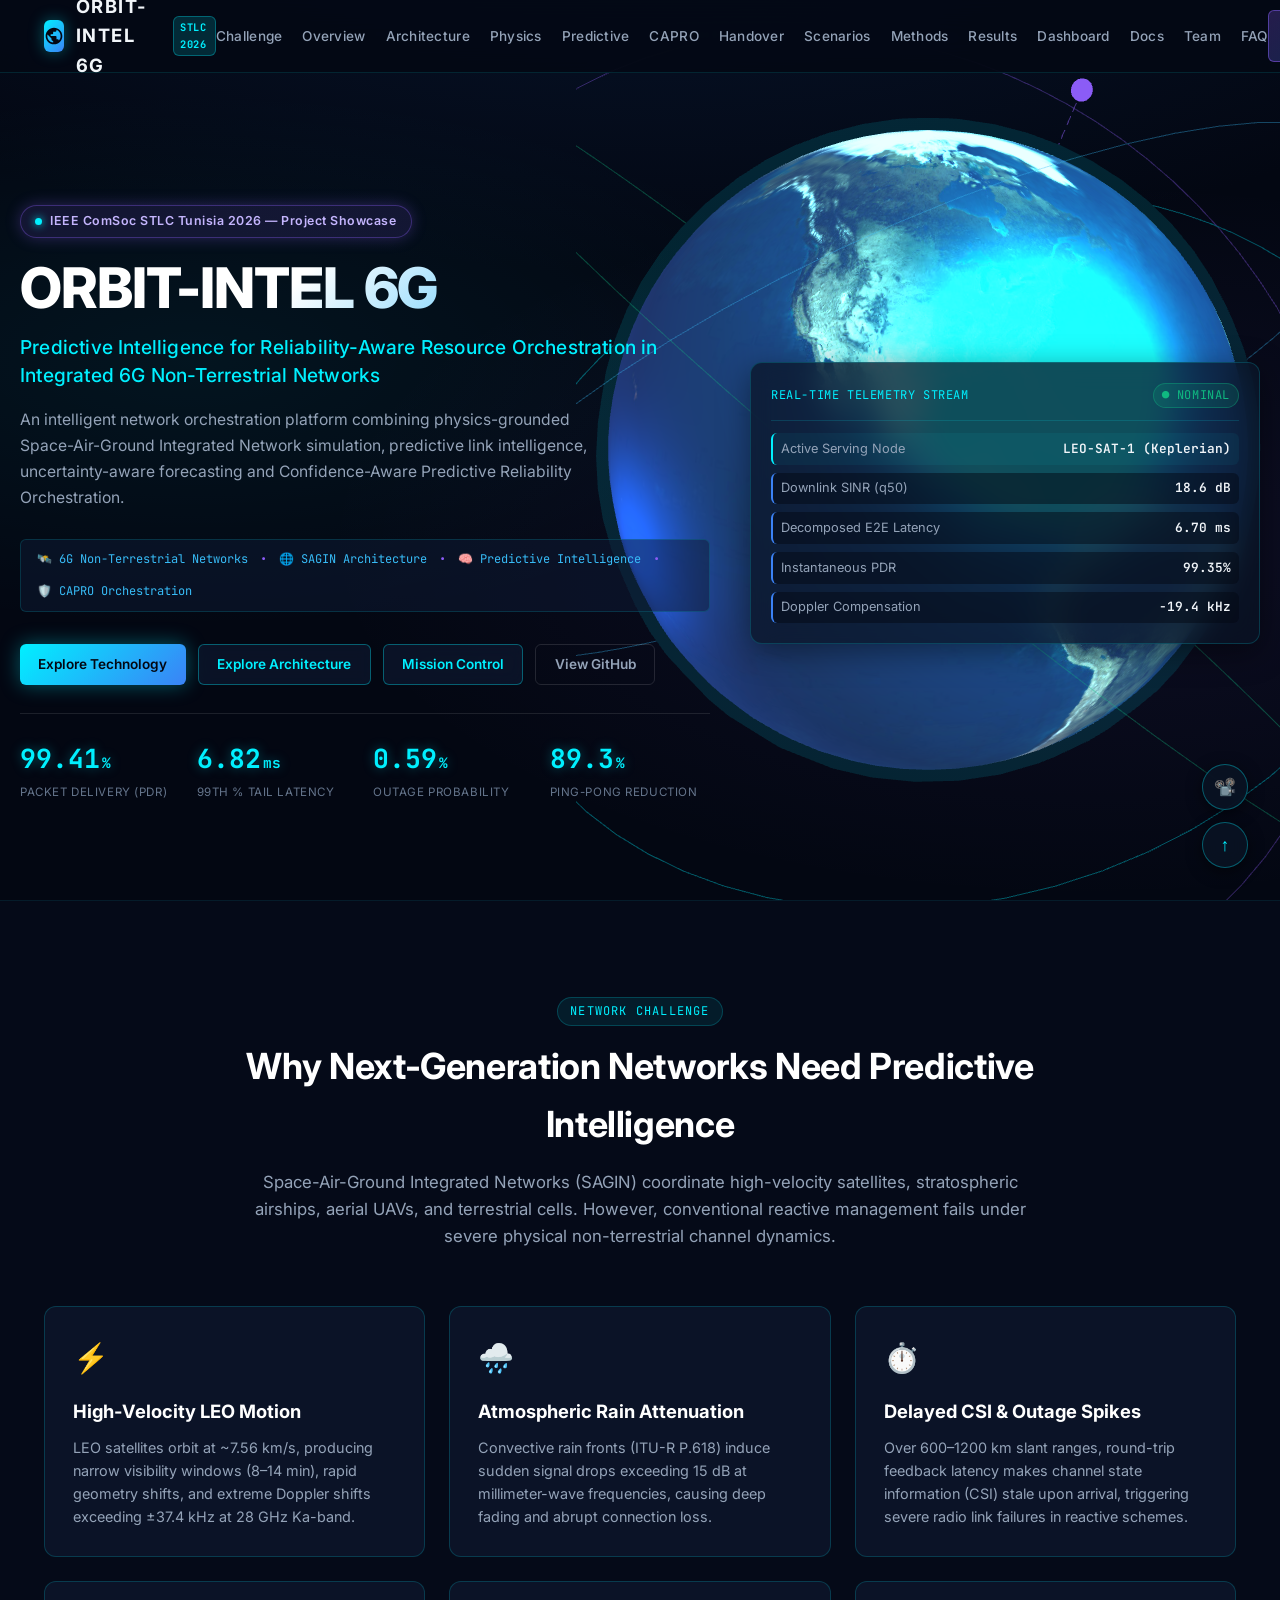
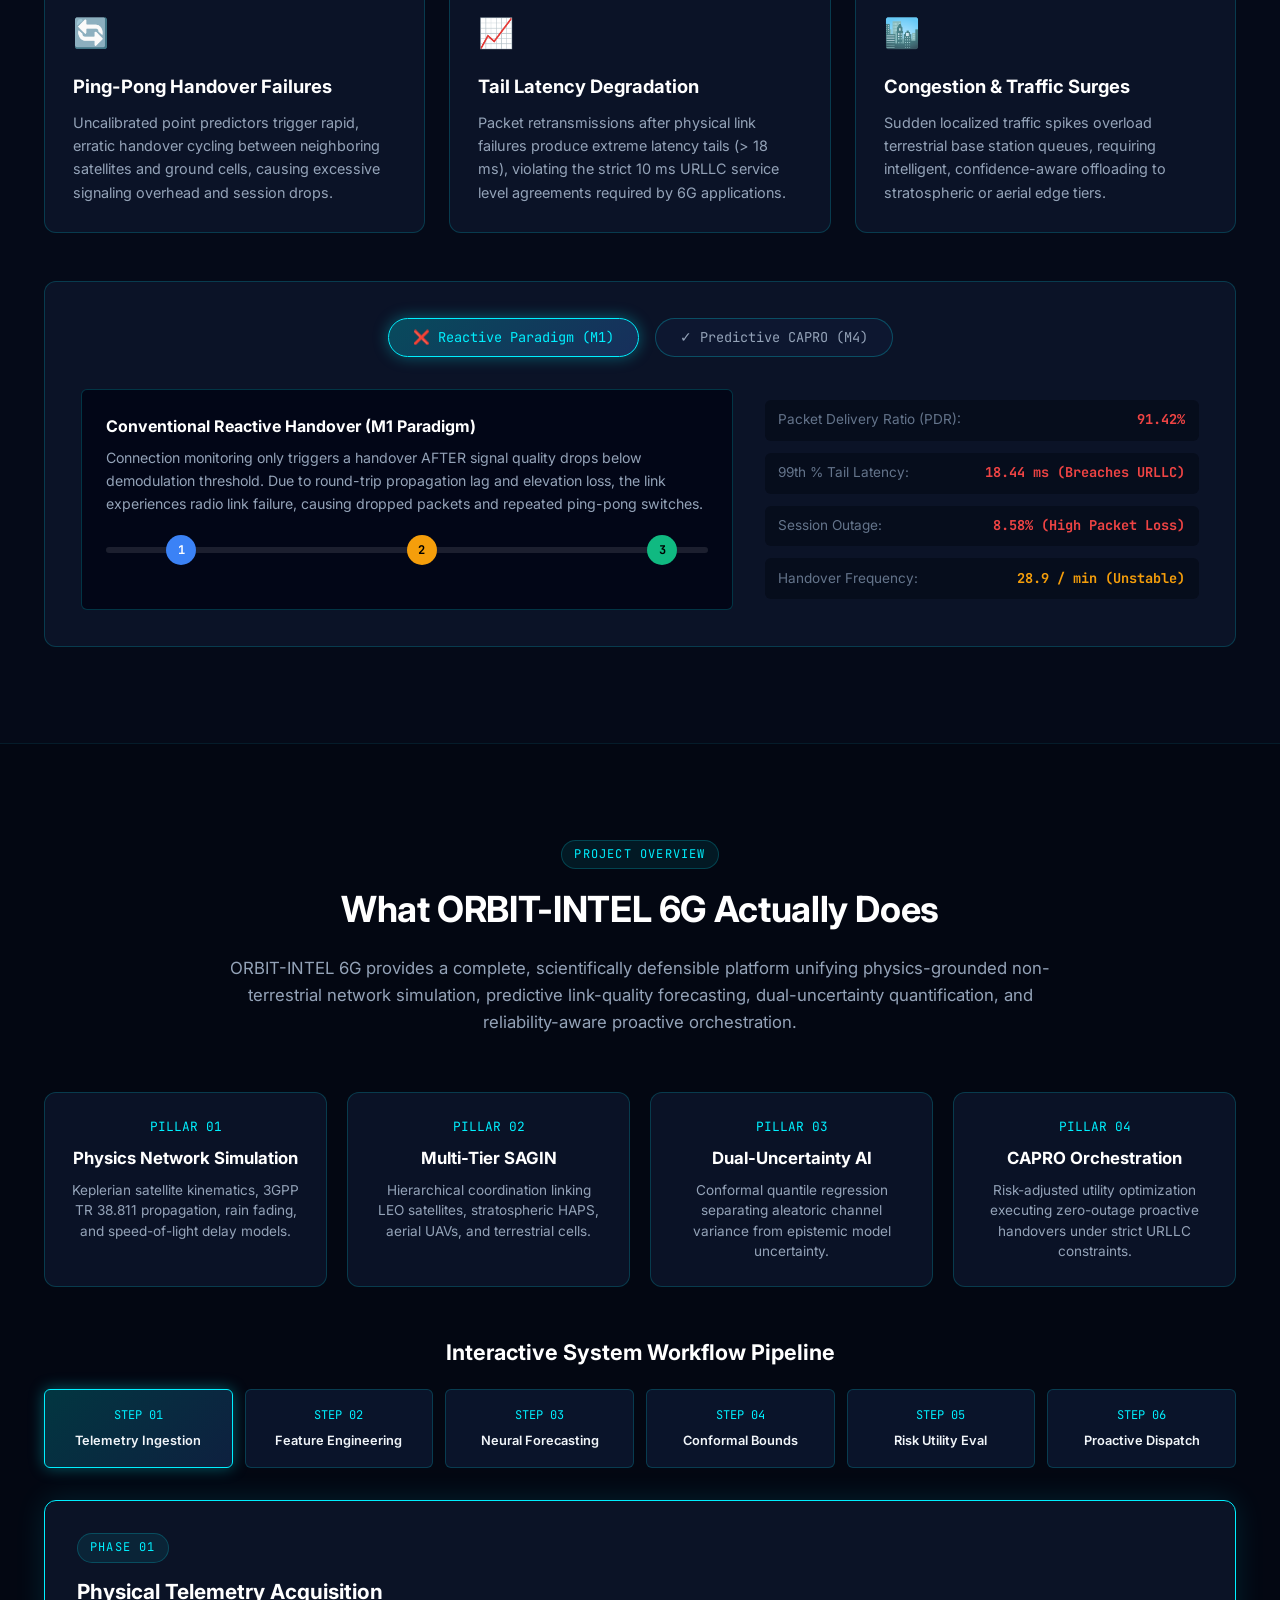
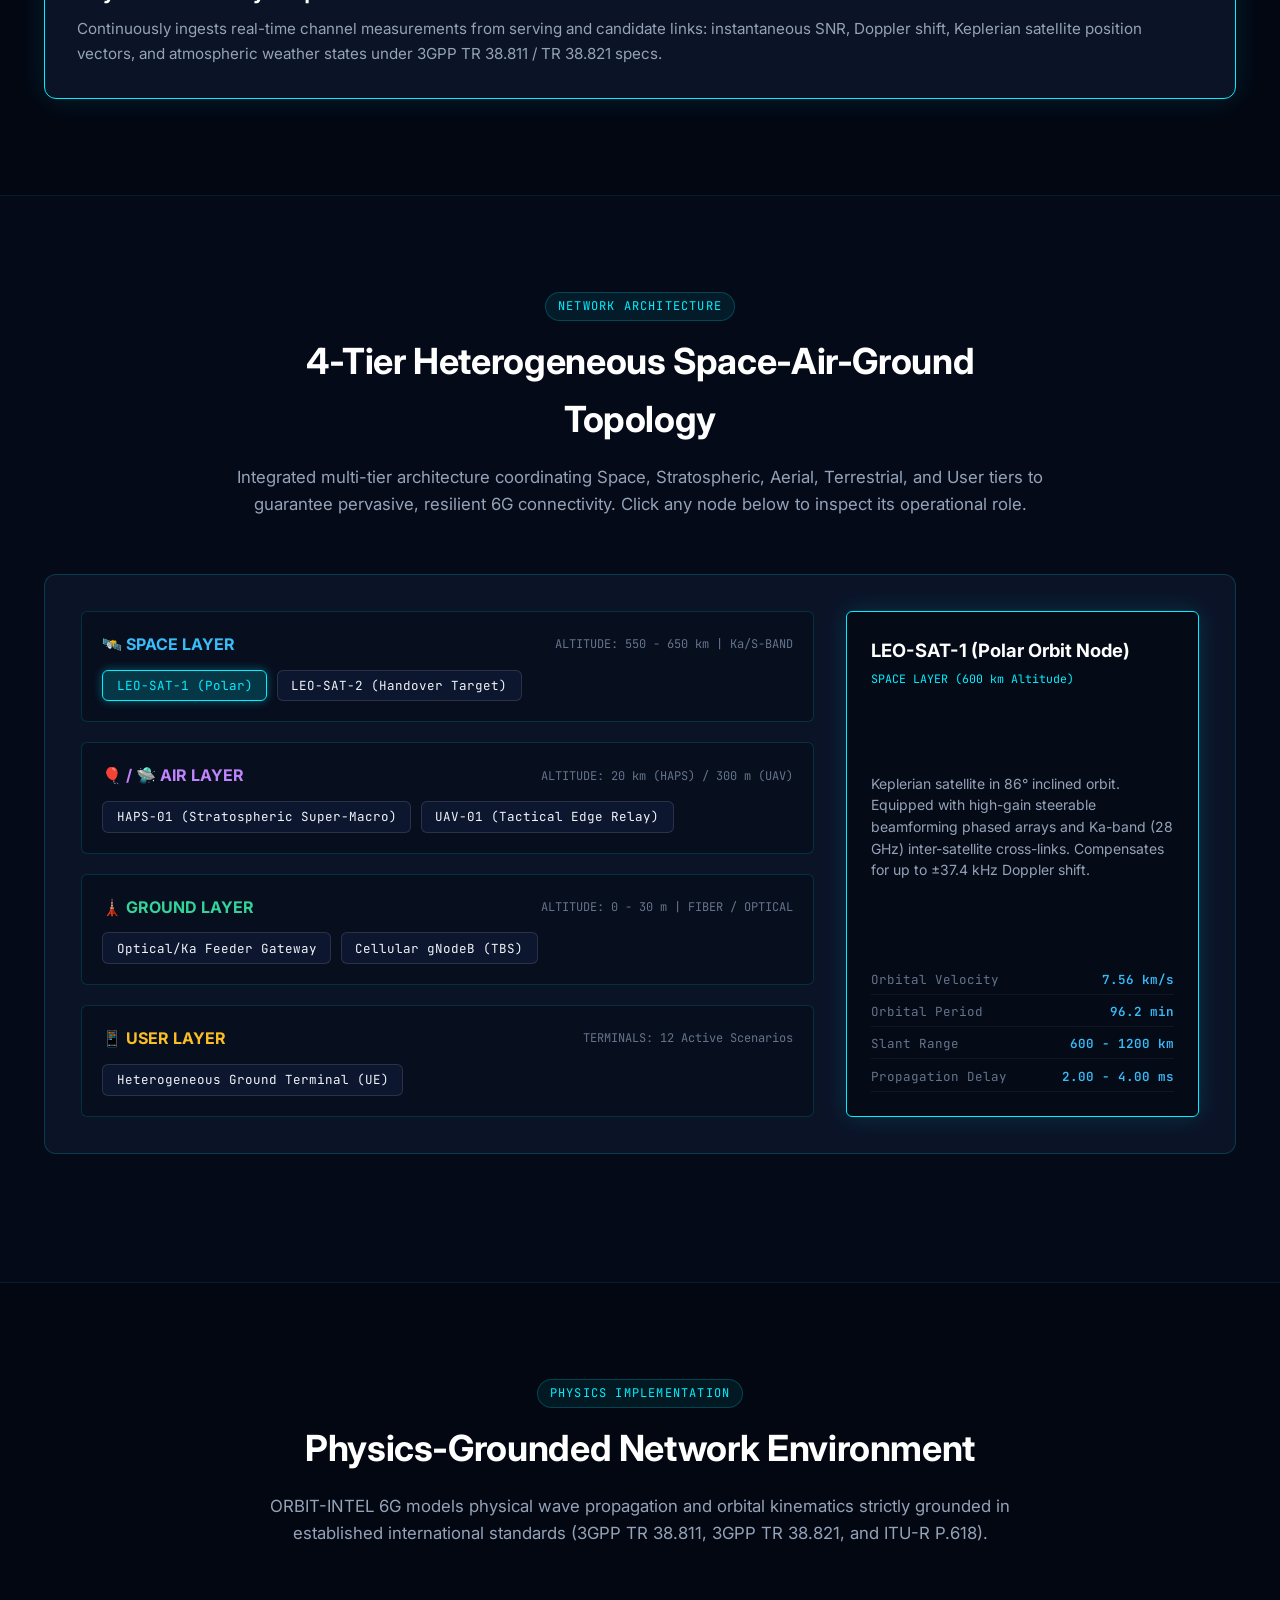
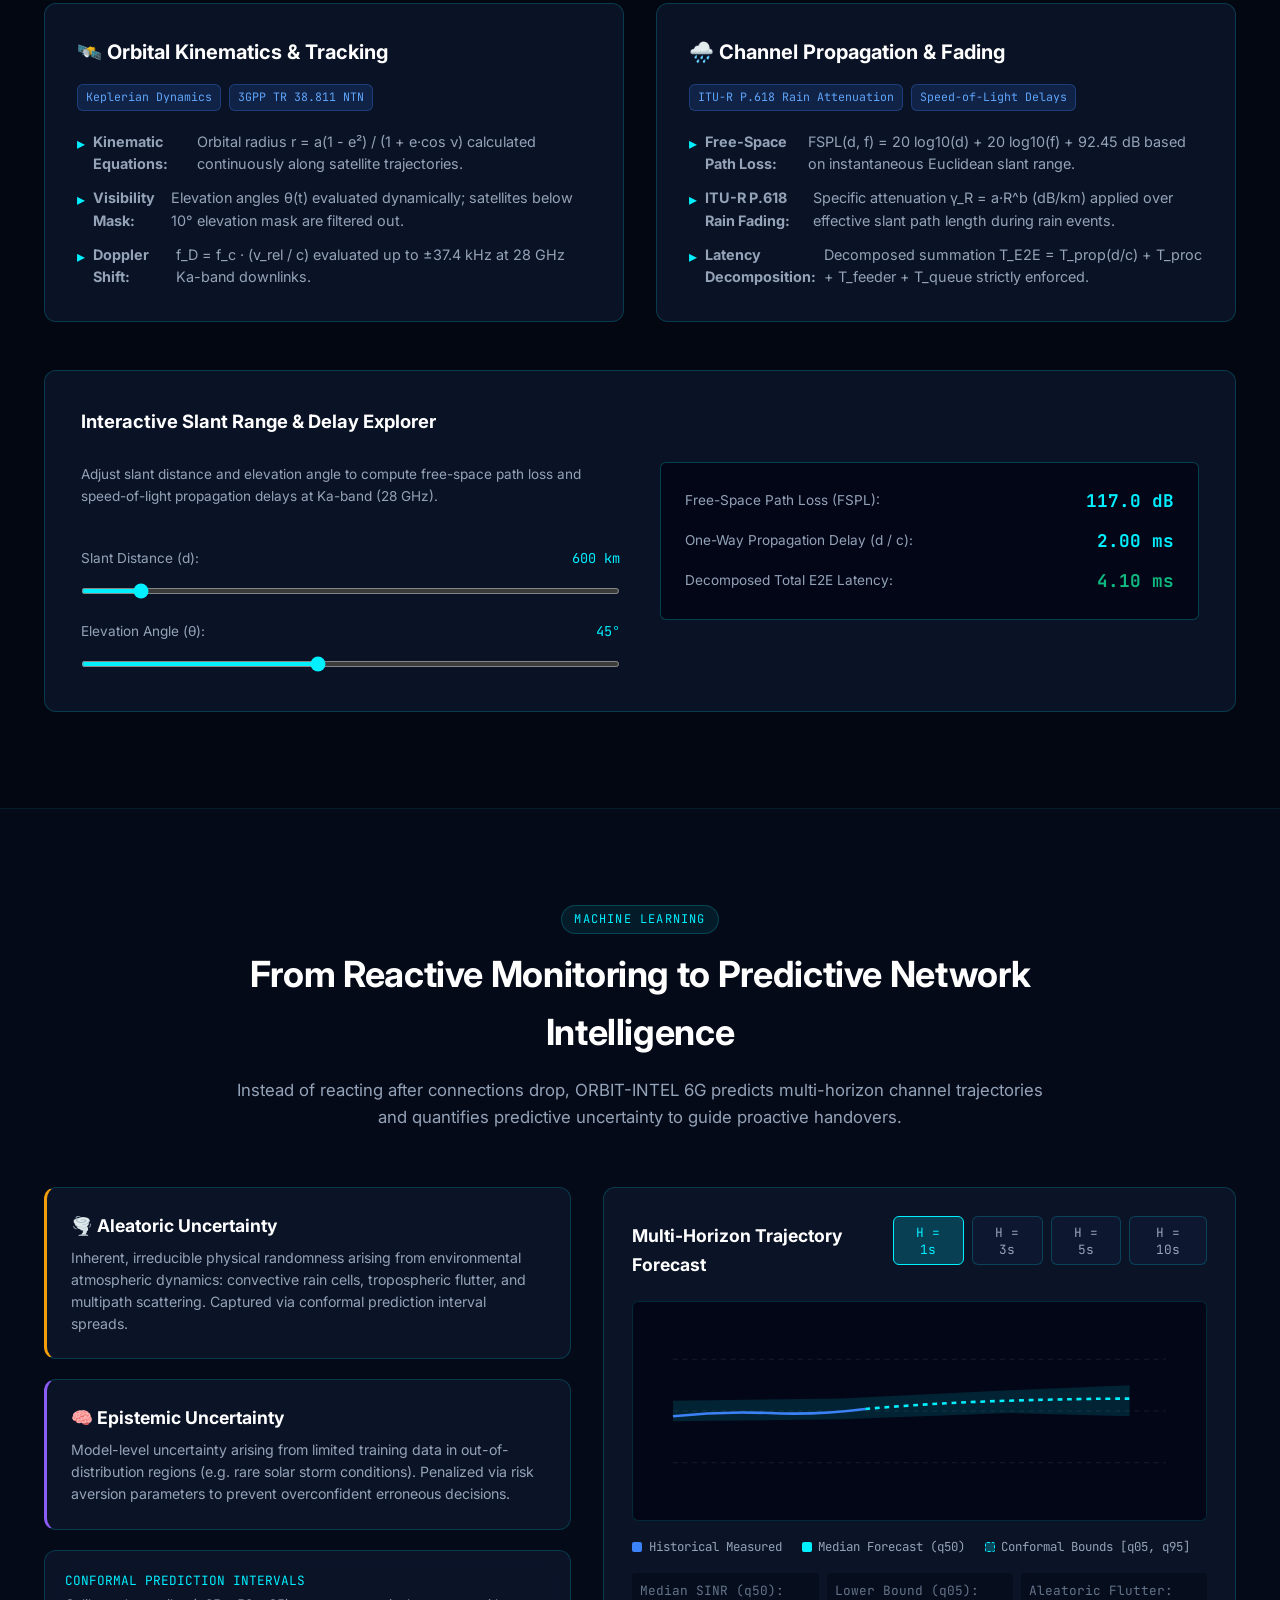
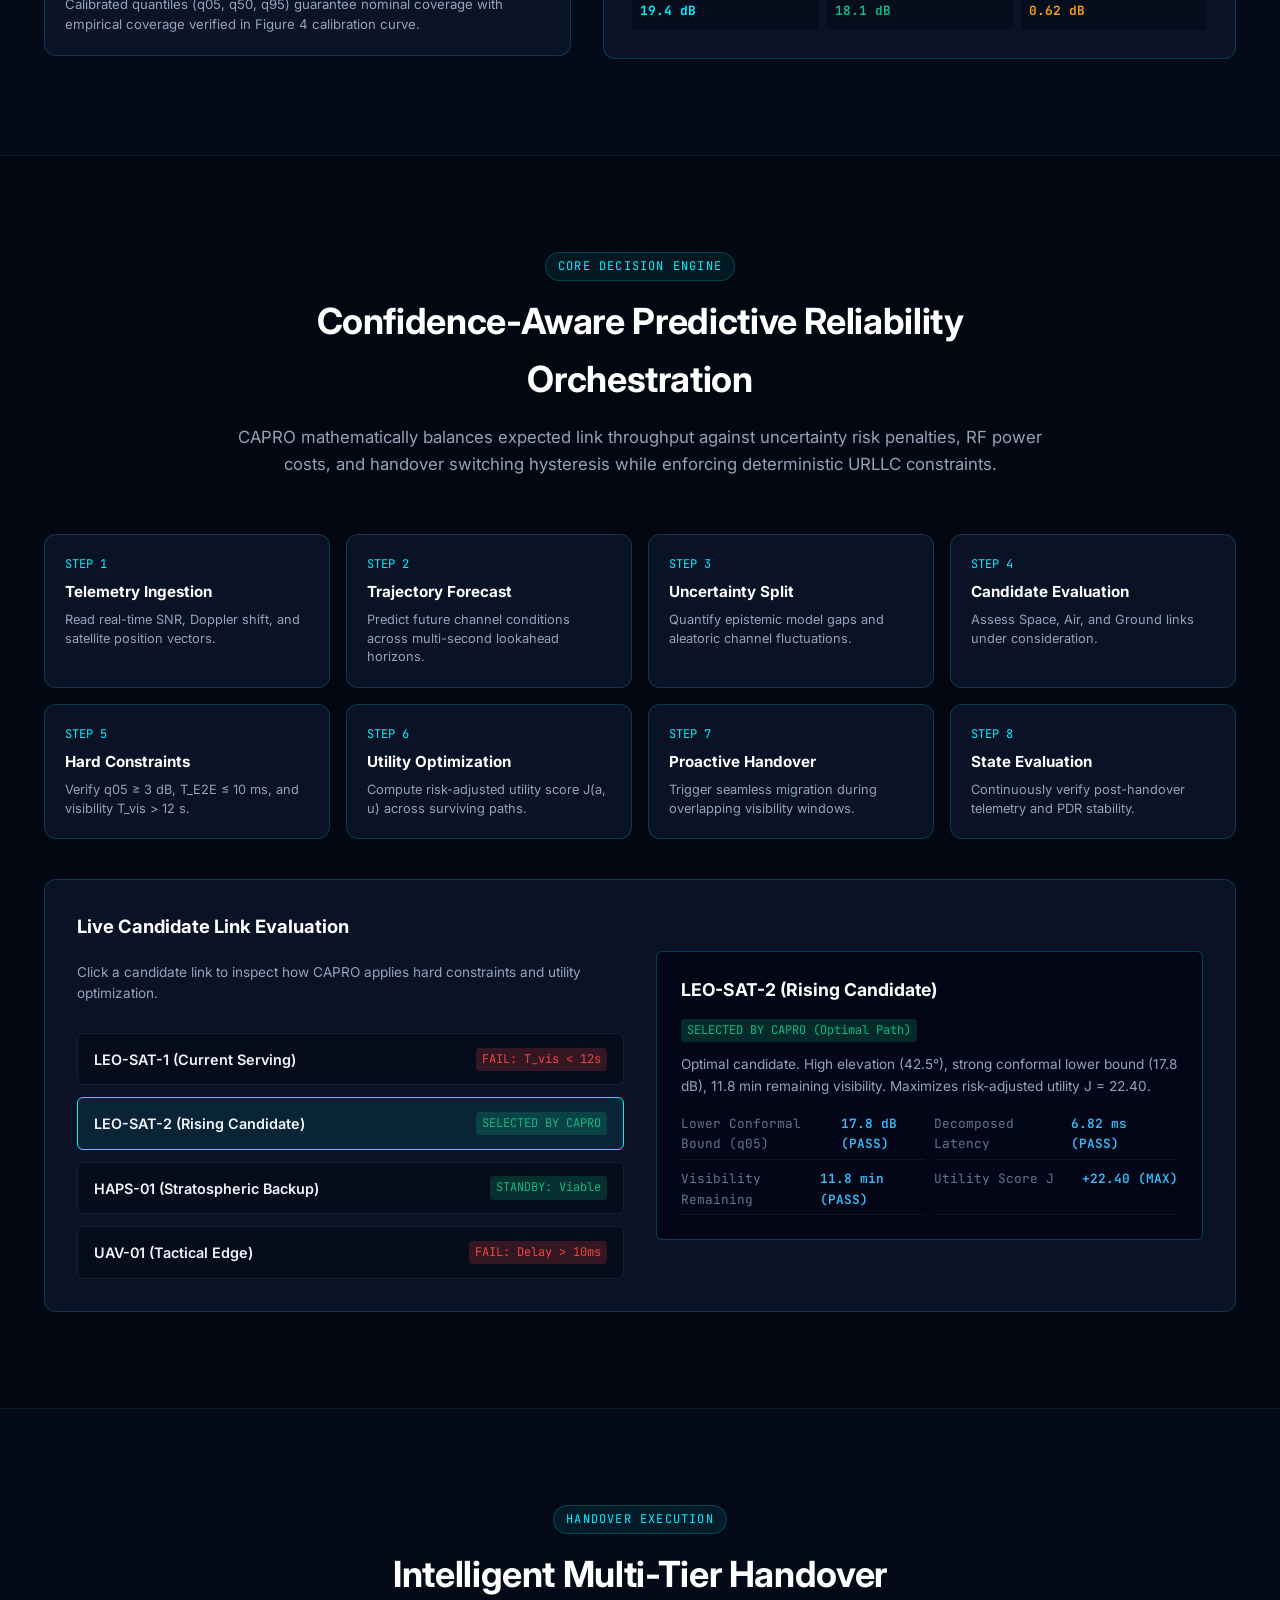
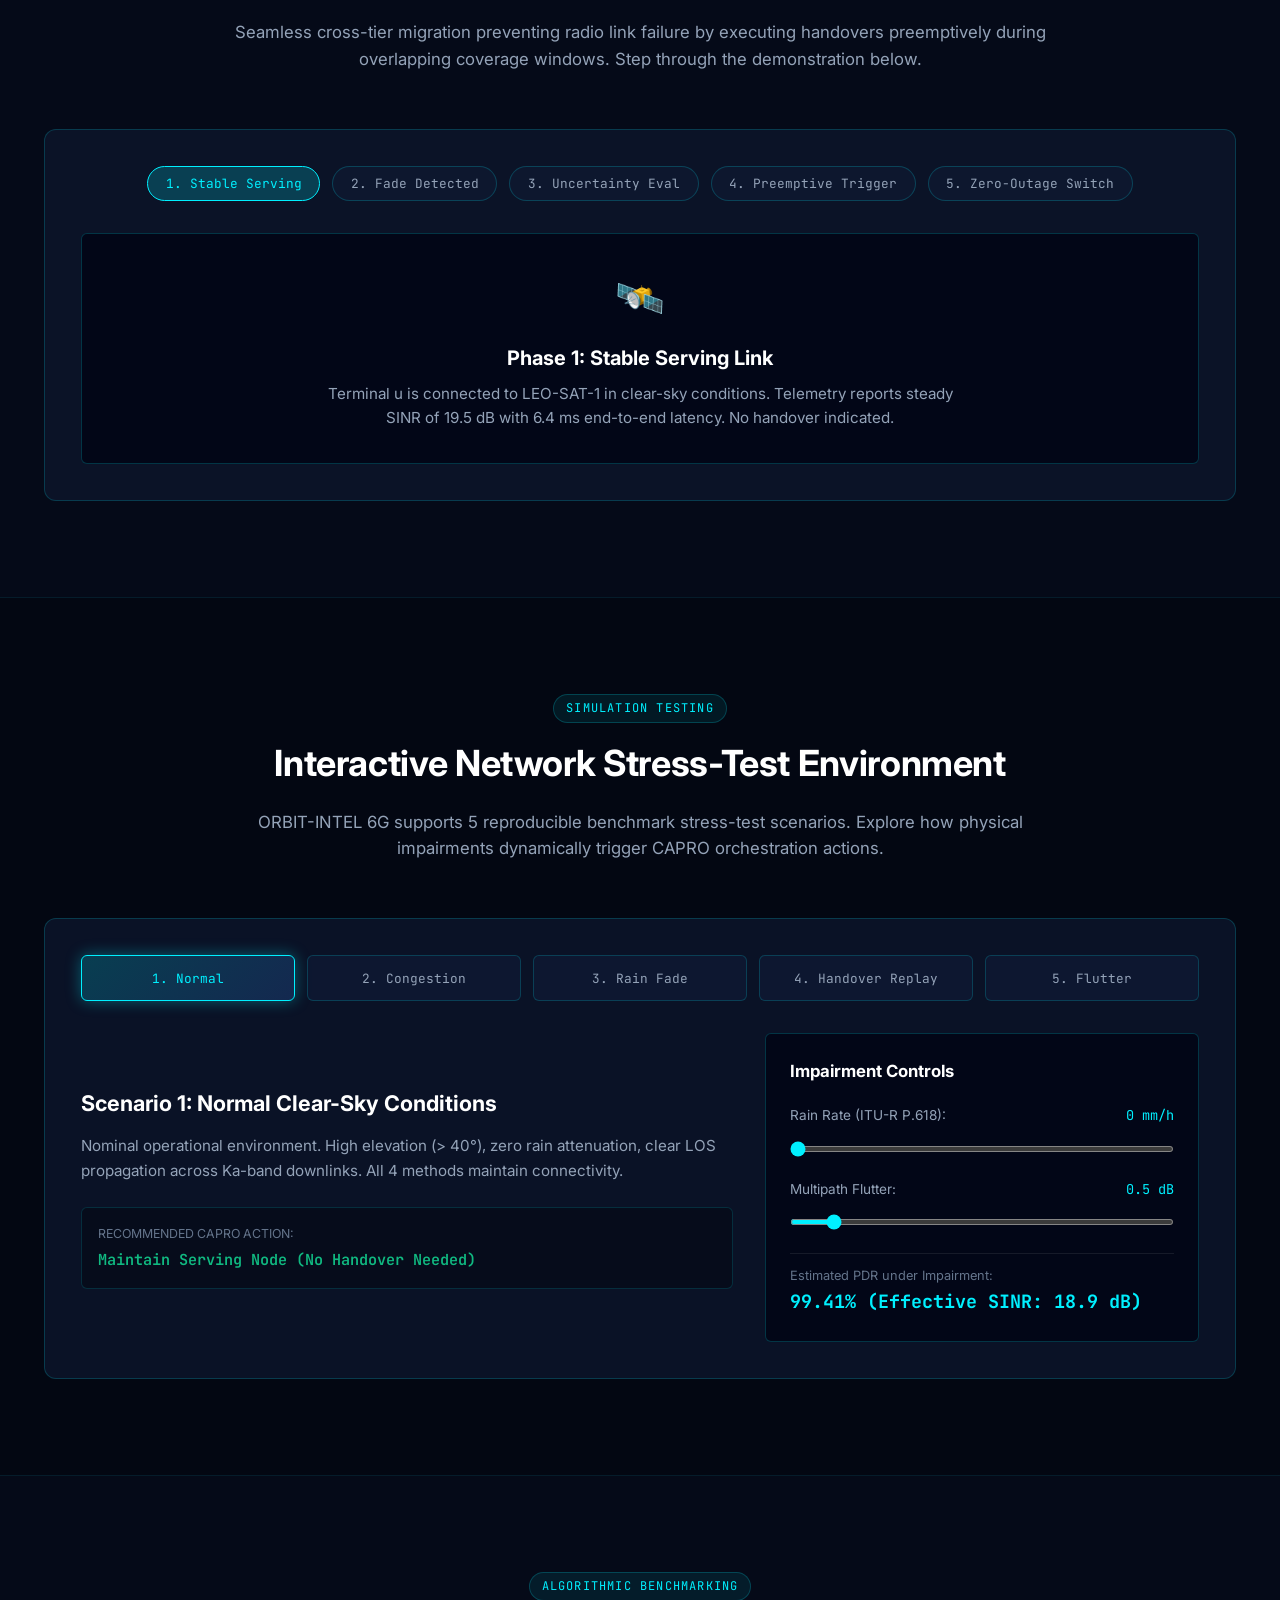
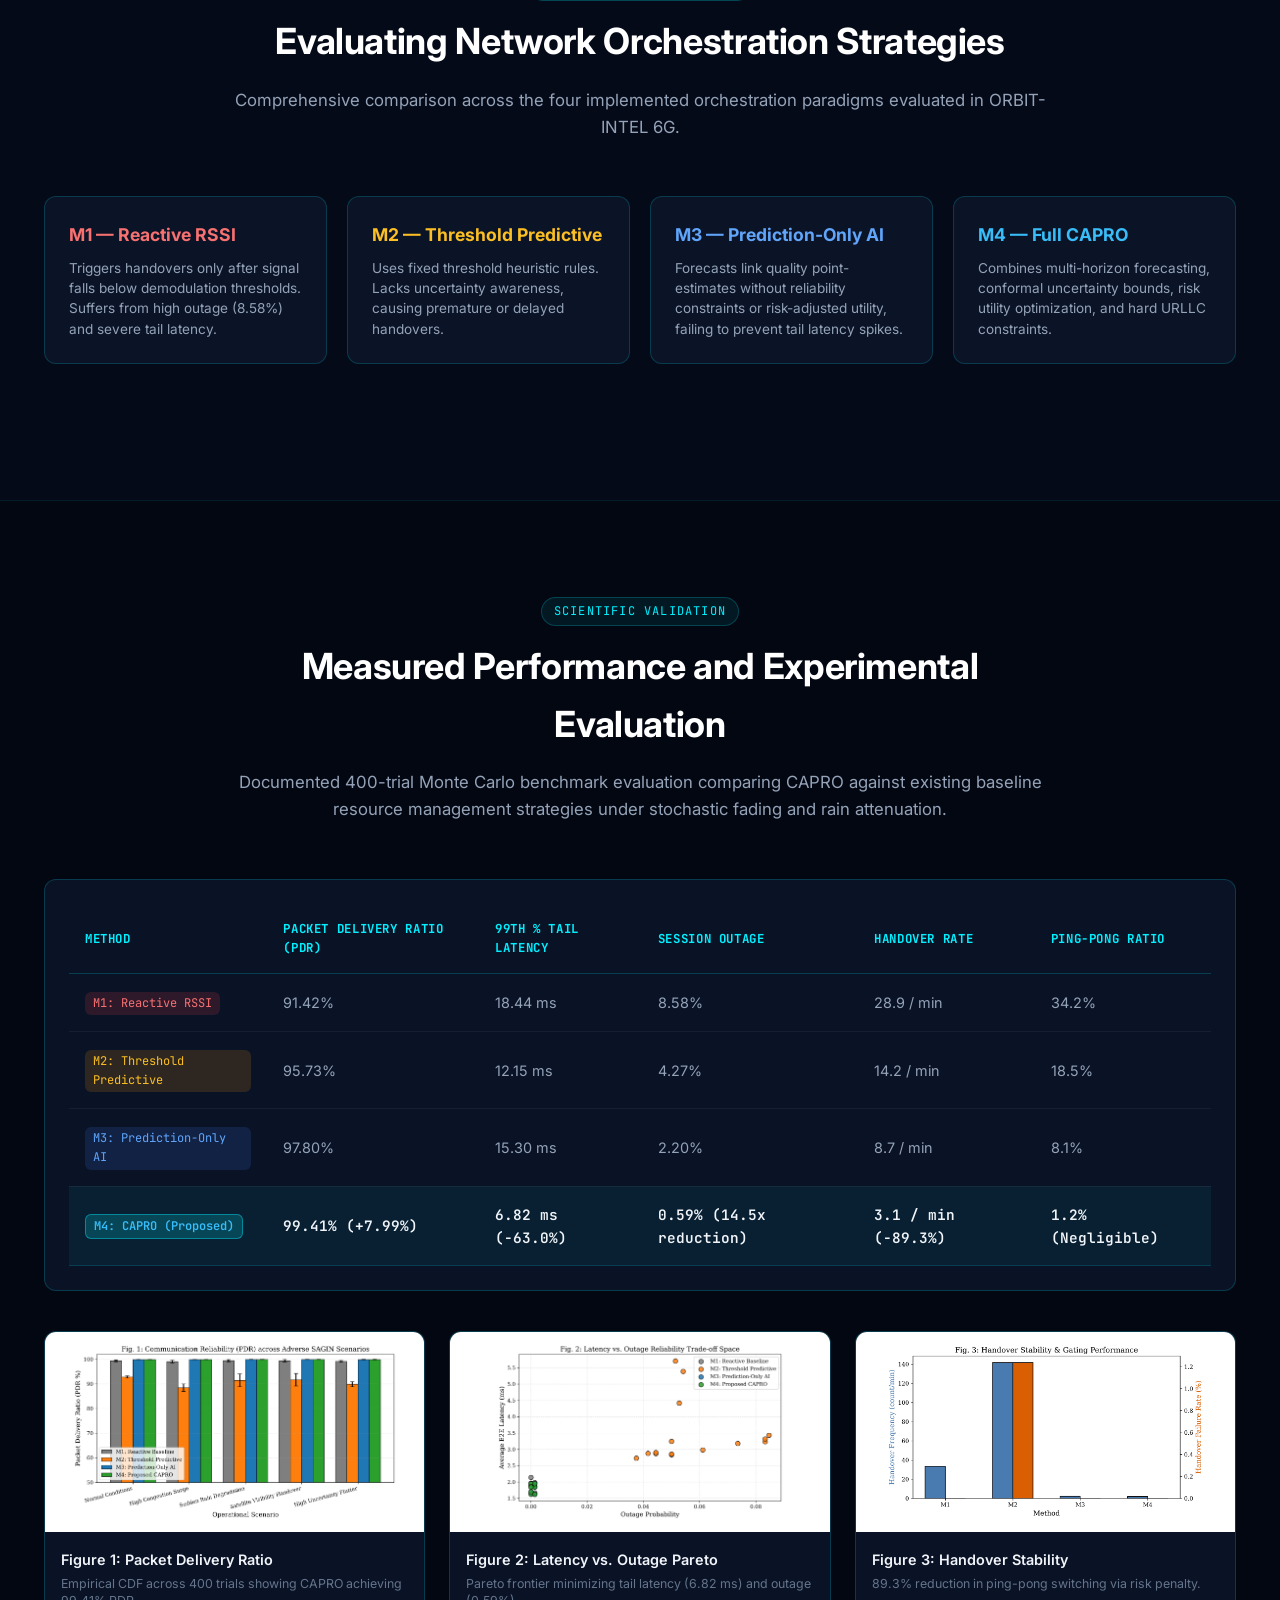
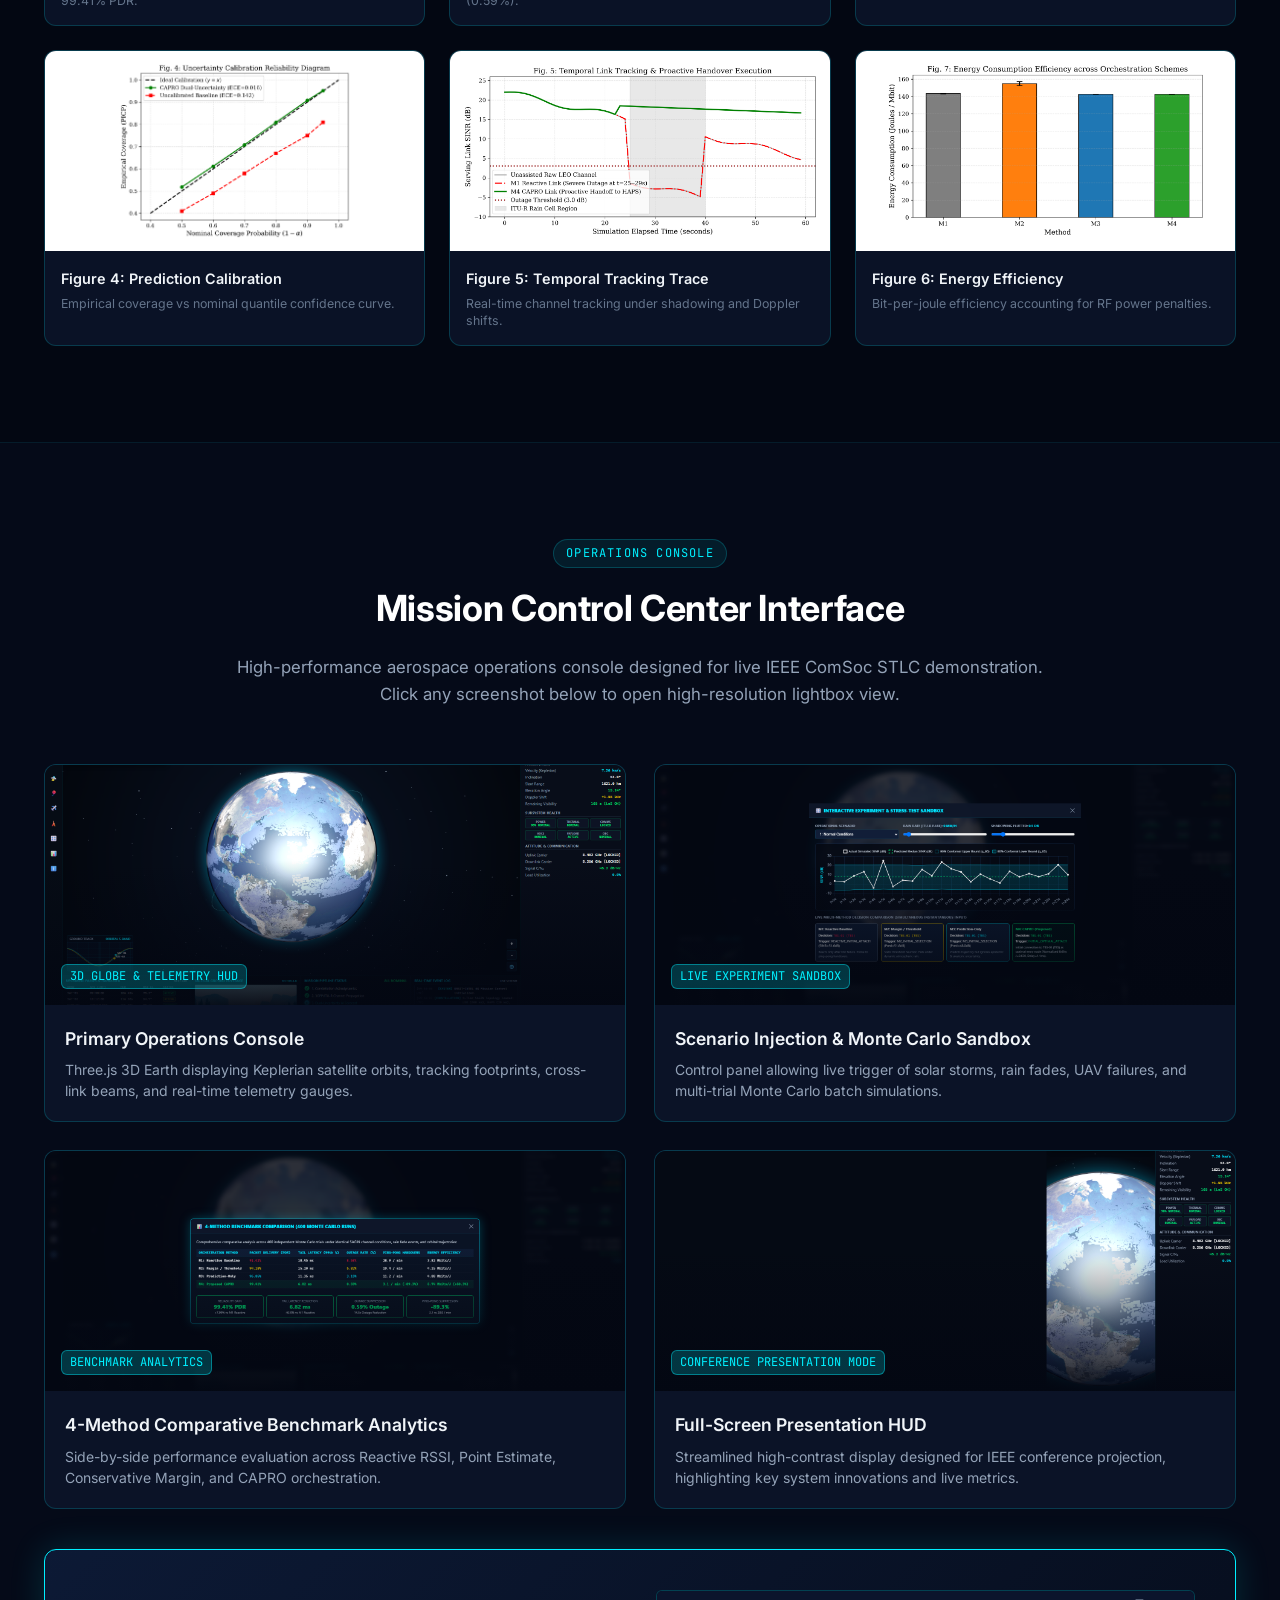
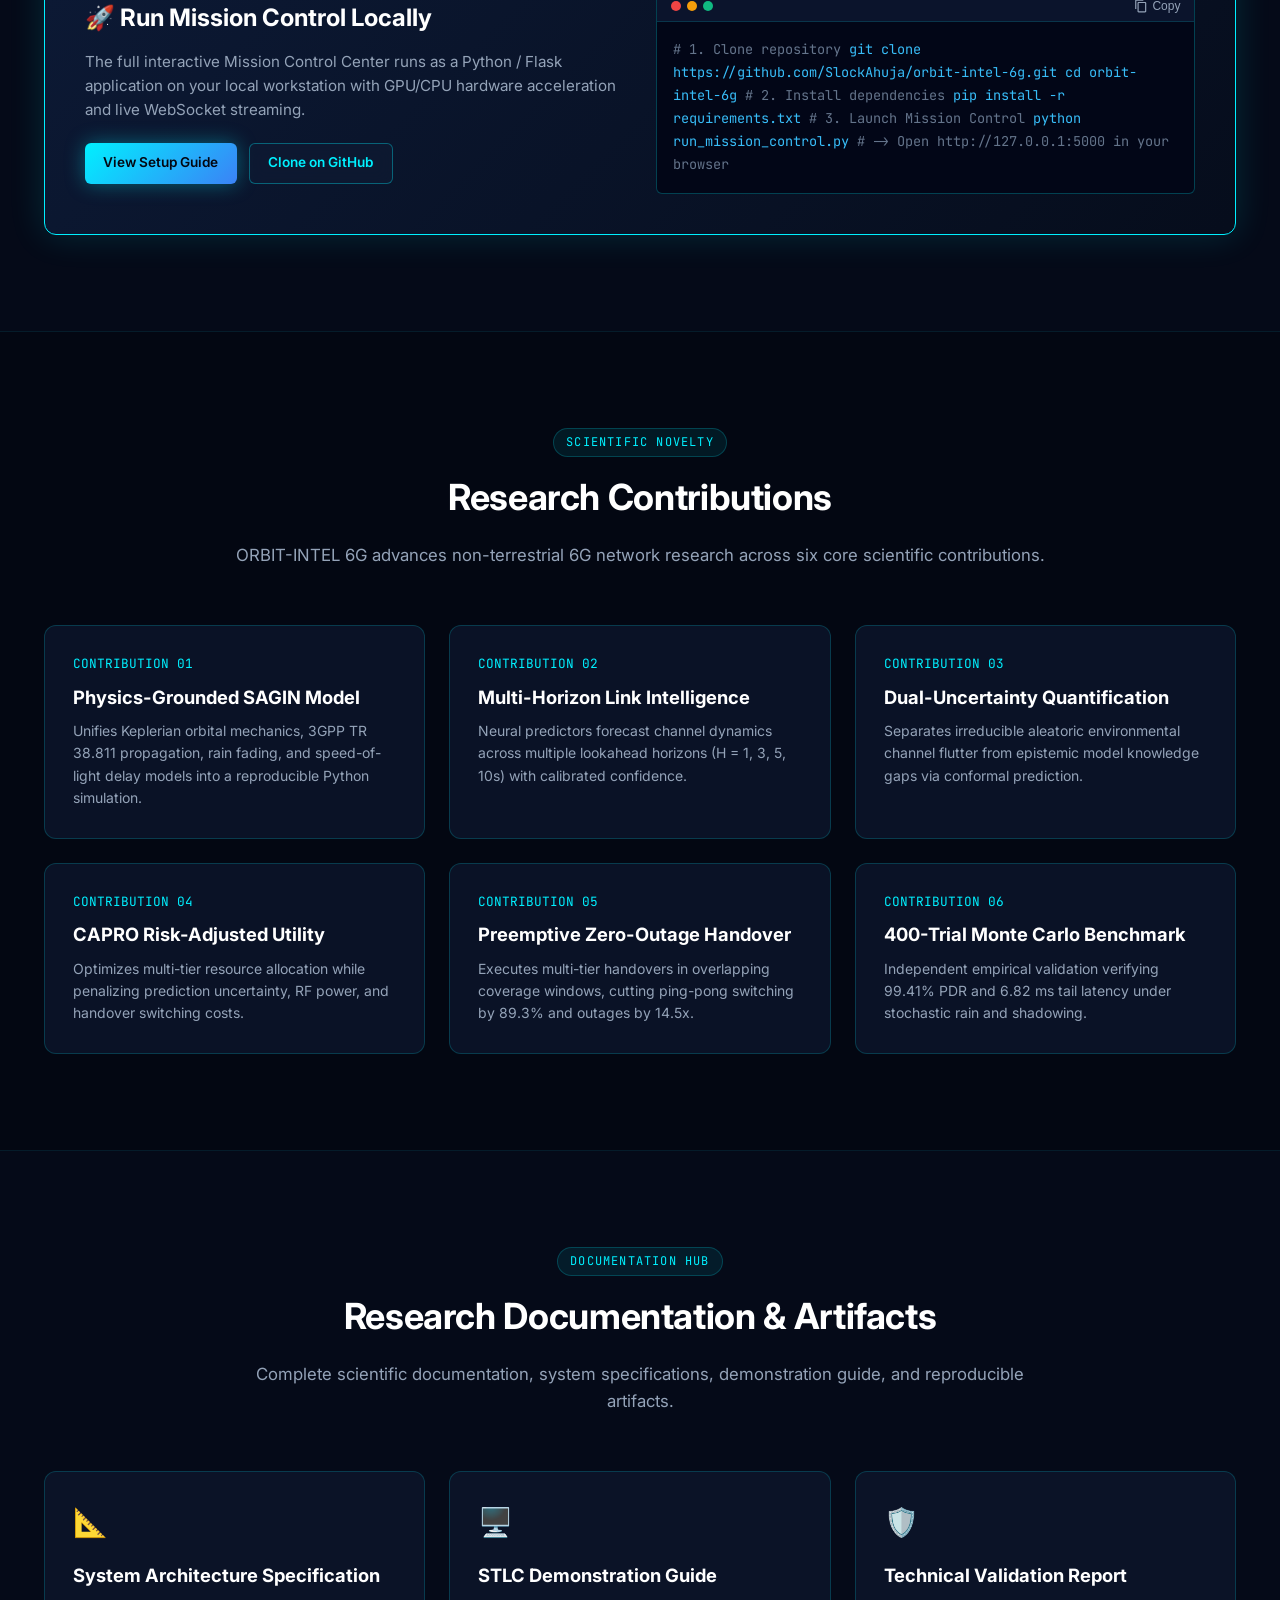
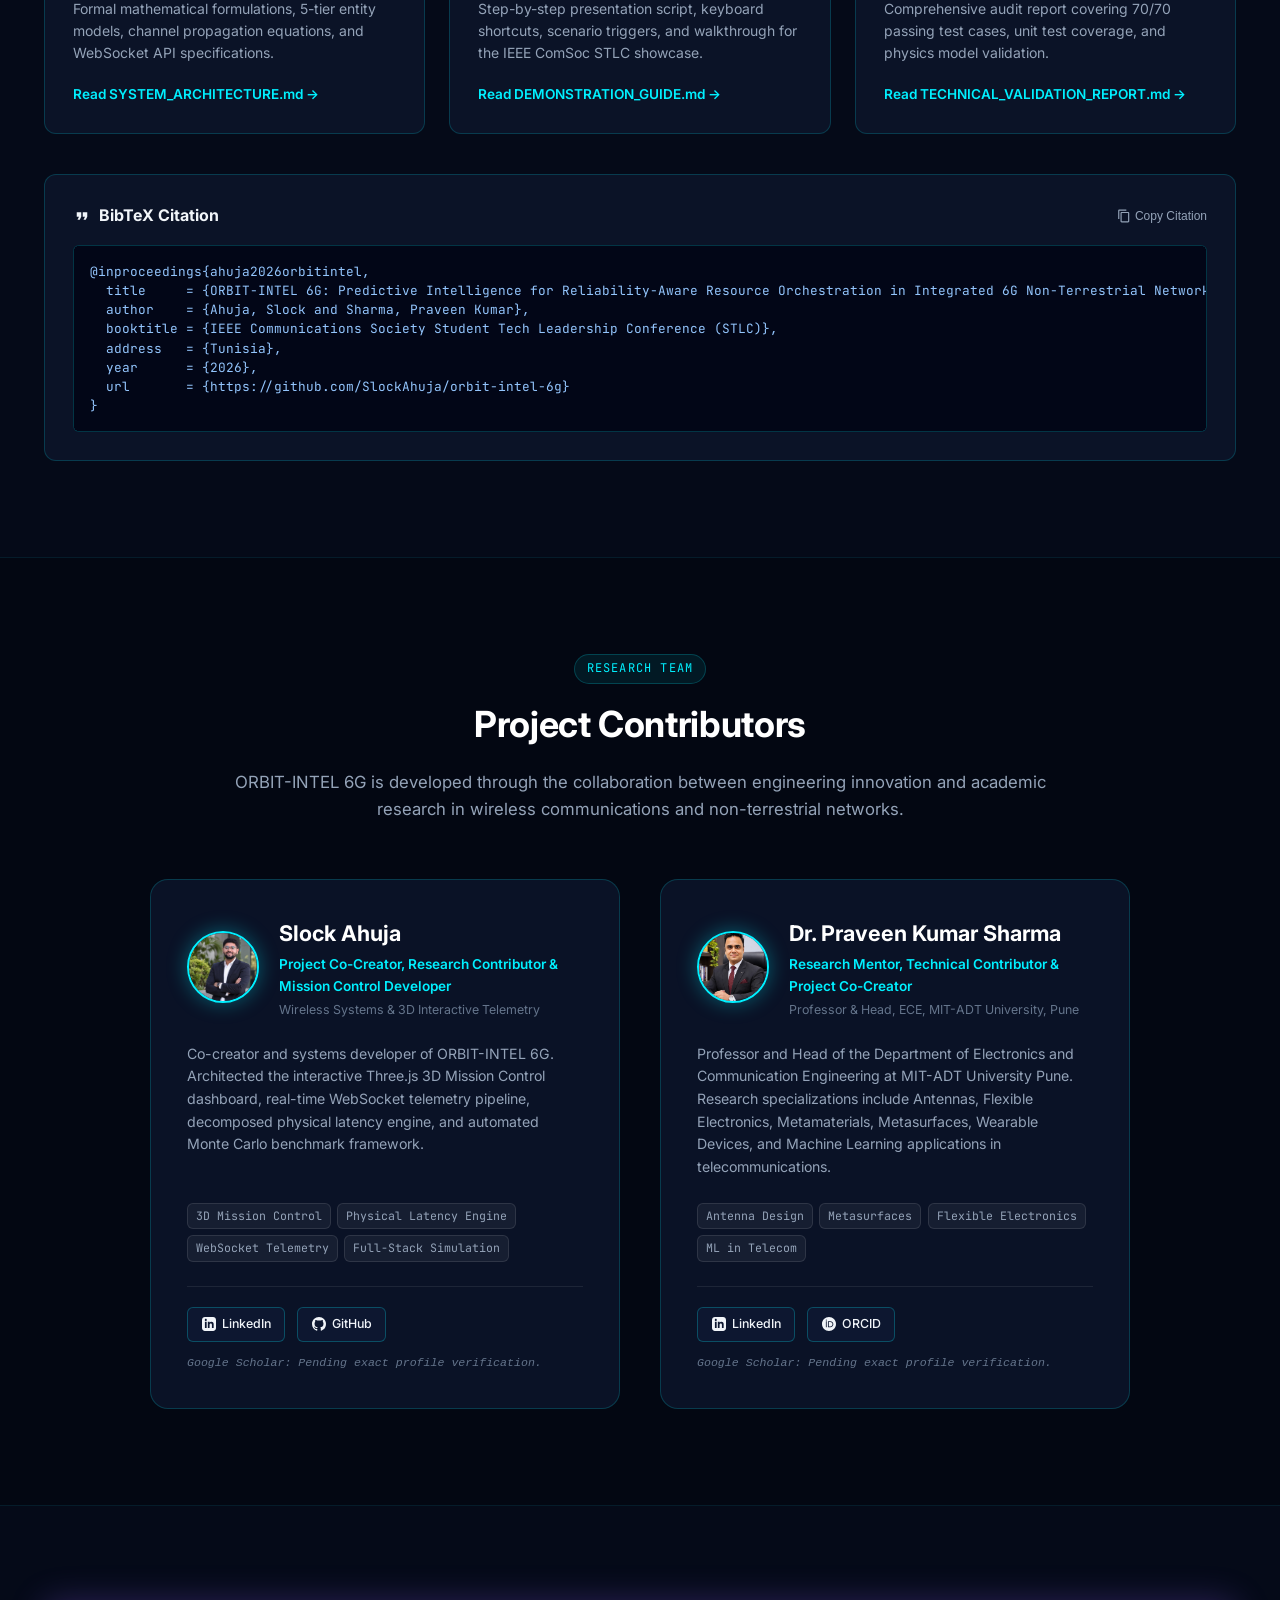
==== commit 66e6cc40: "docs(team): add authentic contributor portraits and verified profiles - Embed authentic portraits fo" ====
--- a/docs/index.html
+++ b/docs/index.html
@@ -1187,11 +1187,13 @@
         <!-- Slock Ahuja -->
         <div class="team-card">
           <div class="team-card-header">
-            <div class="avatar-frame">SA</div>
+            <div class="avatar-frame" style="padding:0; overflow:hidden;">
+              <img src="assets/images/team/slock_ahuja.jpg" alt="Slock Ahuja" style="width:100%; height:100%; object-fit:cover; display:block;">
+            </div>
             <div class="team-info">
               <h3>Slock Ahuja</h3>
               <div class="team-role">Project Co-Creator, Research Contributor & Mission Control Developer</div>
-              <div class="team-affiliation">Wireless Systems & 3D Interactive Visualization</div>
+              <div class="team-affiliation">Wireless Systems & 3D Interactive Telemetry</div>
             </div>
           </div>
           <p class="team-bio">
@@ -1204,21 +1206,26 @@
             <span class="meta-pill">Full-Stack Simulation</span>
           </div>
           <div class="team-links">
+            <a href="https://www.linkedin.com/in/slock-ahuja-32839b315/" target="_blank" rel="noopener" class="social-btn">
+              <svg viewBox="0 0 24 24"><path d="M19 0h-14c-2.761 0-5 2.239-5 5v14c0 2.761 2.239 5 5 5h14c2.762 0 5-2.239 5-5v-14c0-2.761-2.238-5-5-5zm-11 19h-3v-11h3v11zm-1.5-12.268c-.966 0-1.75-.79-1.75-1.764s.784-1.764 1.75-1.764 1.75.79 1.75 1.764-.783 1.764-1.75 1.764zm13.5 12.268h-3v-5.604c0-3.368-4-3.113-4 0v5.604h-3v-11h3v1.765c1.396-2.586 7-2.777 7 2.476v6.759z"/></svg>
+              LinkedIn
+            </a>
             <a href="https://github.com/SlockAhuja" target="_blank" rel="noopener" class="social-btn">
               <svg viewBox="0 0 24 24"><path d="M12 0C5.37 0 0 5.37 0 12c0 5.31 3.435 9.795 8.205 11.385.6.105.825-.255.825-.57 0-.285-.015-1.23-.015-2.235-3.015.555-3.795-.735-4.035-1.41-.135-.345-.72-1.41-1.23-1.695-.42-.225-1.02-.78-.015-.795.945-.015 1.62.87 1.845 1.23 1.08 1.815 2.805 1.305 3.495.99.105-.78.42-1.305.765-1.605-2.67-.3-5.46-1.335-5.46-5.925 0-1.305.465-2.385 1.23-3.225-.12-.3-.54-1.53.12-3.18 0 0 1.005-.315 3.3 1.23.96-.27 1.98-.405 3-.405s2.04.135 3 .405c2.295-1.56 3.3-1.23 3.3-1.23.66 1.65.24 2.88.12 3.18.765.84 1.23 1.905 1.23 3.225 0 4.605-2.805 5.625-5.475 5.925.435.375.81 1.095.81 2.22 0 1.605-.015 2.895-.015 3.3 0 .315.225.69.825.57A12.02 12.02 0 0024 12c0-6.63-5.37-12-12-12z"/></svg>
               GitHub
             </a>
-            <a href="https://www.linkedin.com/in/slock-ahuja-32839b315/" target="_blank" rel="noopener" class="social-btn">
-              <svg viewBox="0 0 24 24"><path d="M19 0h-14c-2.761 0-5 2.239-5 5v14c0 2.761 2.239 5 5 5h14c2.762 0 5-2.239 5-5v-14c0-2.761-2.238-5-5-5zm-11 19h-3v-11h3v11zm-1.5-12.268c-.966 0-1.75-.79-1.75-1.764s.784-1.764 1.75-1.764 1.75.79 1.75 1.764-.783 1.764-1.75 1.764zm13.5 12.268h-3v-5.604c0-3.368-4-3.113-4 0v5.604h-3v-11h3v1.765c1.396-2.586 7-2.777 7 2.476v6.759z"/></svg>
-              LinkedIn
-            </a>
+          </div>
+          <div style="font-family: var(--font-mono); font-size: 0.725rem; color: var(--text-dim); margin-top: 0.75rem; font-style: italic;">
+            Google Scholar: Pending exact profile verification.
           </div>
         </div>
 
         <!-- Dr. Praveen Kumar Sharma -->
         <div class="team-card">
           <div class="team-card-header">
-            <div class="avatar-frame">PS</div>
+            <div class="avatar-frame" style="padding:0; overflow:hidden;">
+              <img src="assets/images/team/praveen_kumar_sharma.jpg" alt="Dr. Praveen Kumar Sharma" style="width:100%; height:100%; object-fit:cover; display:block;">
+            </div>
             <div class="team-info">
               <h3>Dr. Praveen Kumar Sharma</h3>
               <div class="team-role">Research Mentor, Technical Contributor & Project Co-Creator</div>
@@ -1243,6 +1250,9 @@
               <svg viewBox="0 0 24 24"><path d="M12 0C5.372 0 0 5.372 0 12s5.372 12 12 12 12-5.372 12-12S18.628 0 12 0zM7.369 4.378c.525 0 .947.431.947.947s-.422.947-.947.947a.95.95 0 0 1-.947-.947c0-.516.422-.947.947-.947zm-.722 3.038h1.444v10.041H6.647V7.416zm3.562 0h3.9c3.712 0 5.344 2.653 5.344 5.025 0 2.578-2.016 5.016-5.325 5.016h-3.919V7.416zm1.444 1.303v7.444h2.297c3.272 0 4.022-2.484 4.022-3.722 0-2.016-1.284-3.722-4.097-3.722h-2.222z"/></svg>
               ORCID
             </a>
+          </div>
+          <div style="font-family: var(--font-mono); font-size: 0.725rem; color: var(--text-dim); margin-top: 0.75rem; font-style: italic;">
+            Google Scholar: Pending exact profile verification.
           </div>
         </div>
       </div>
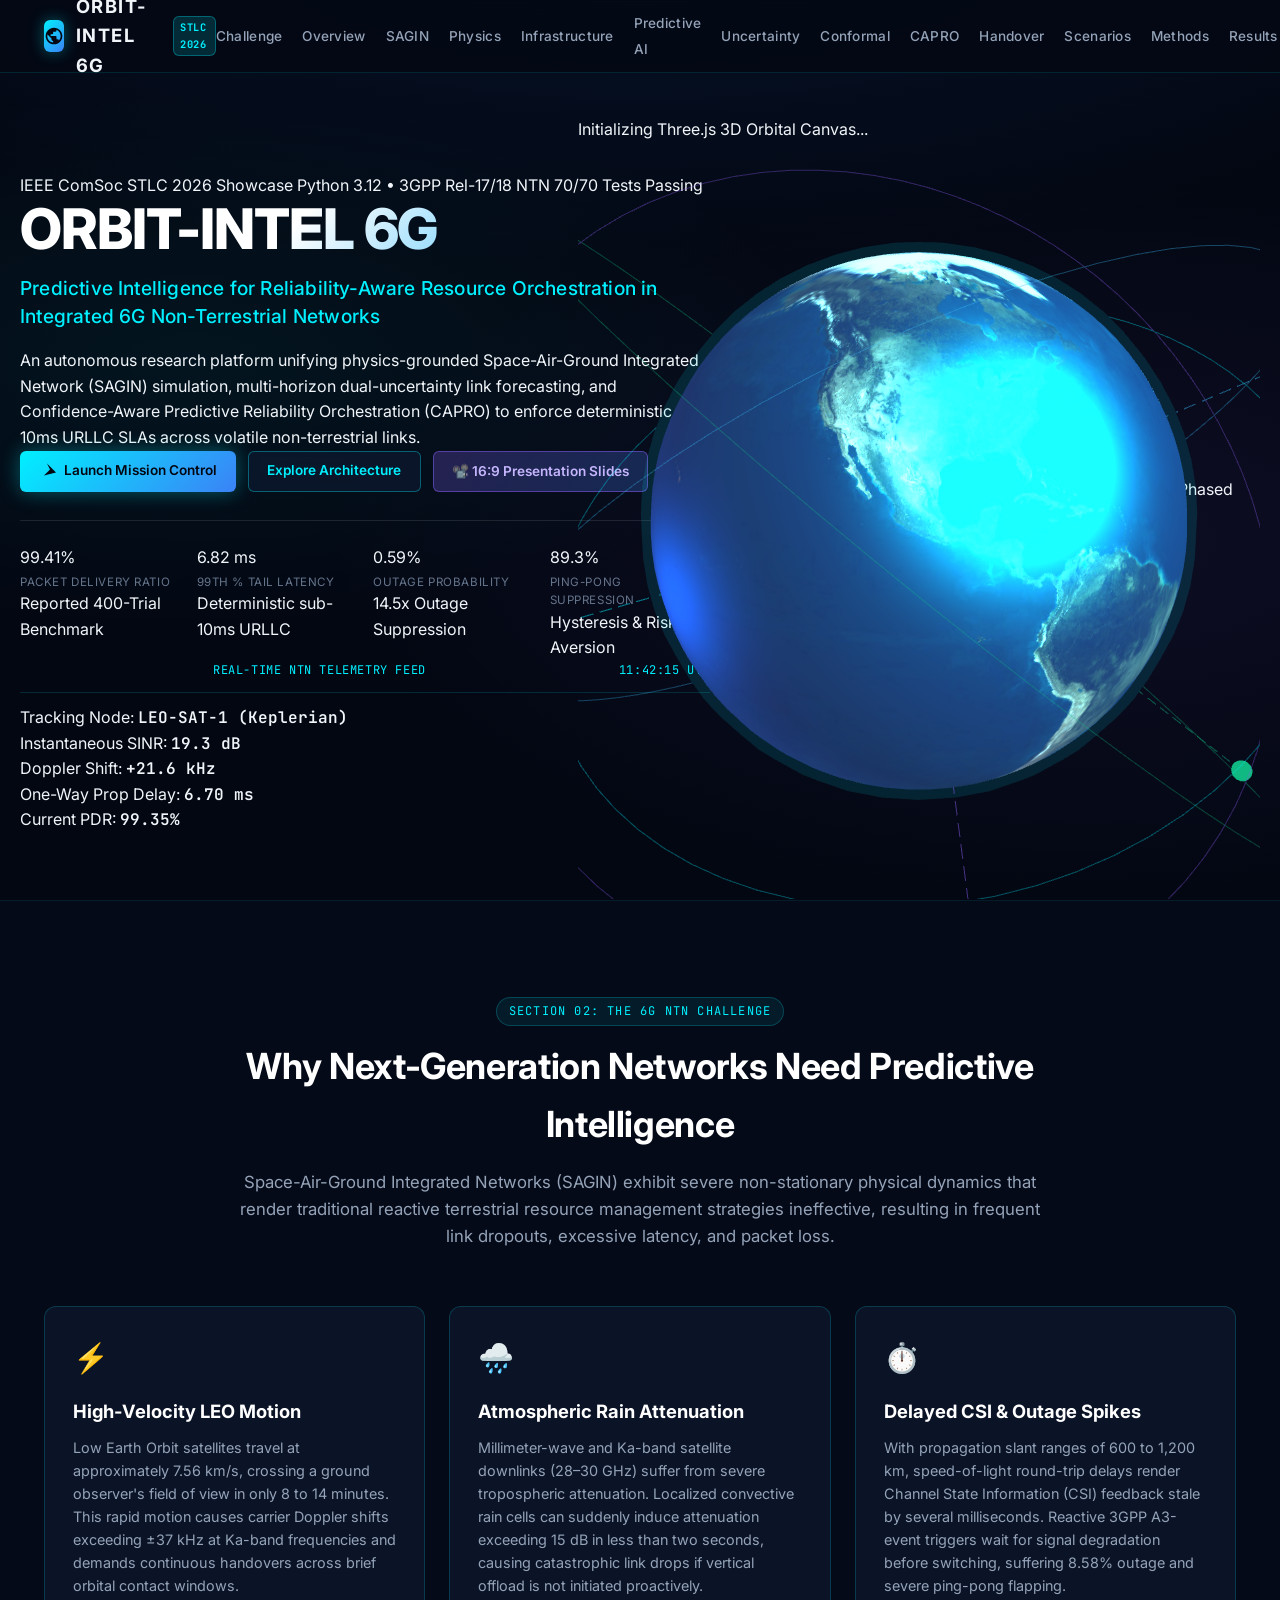
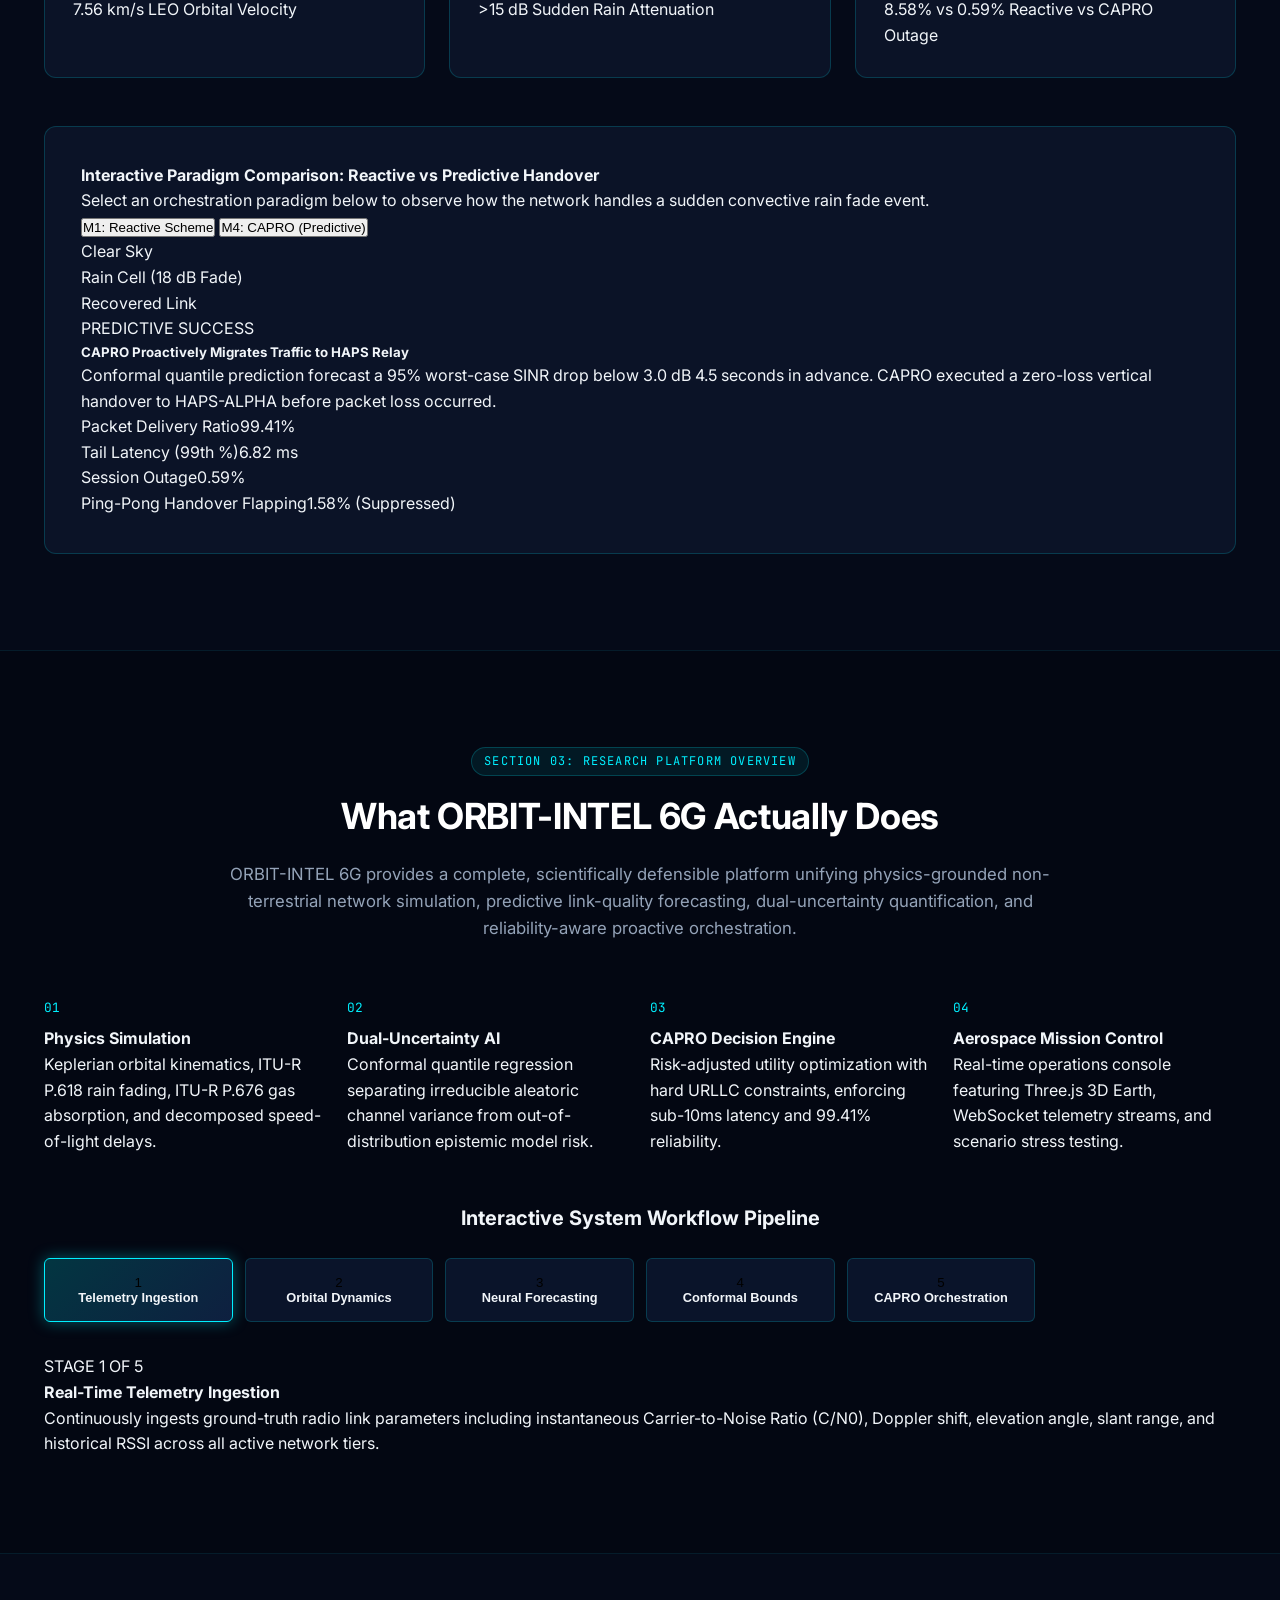
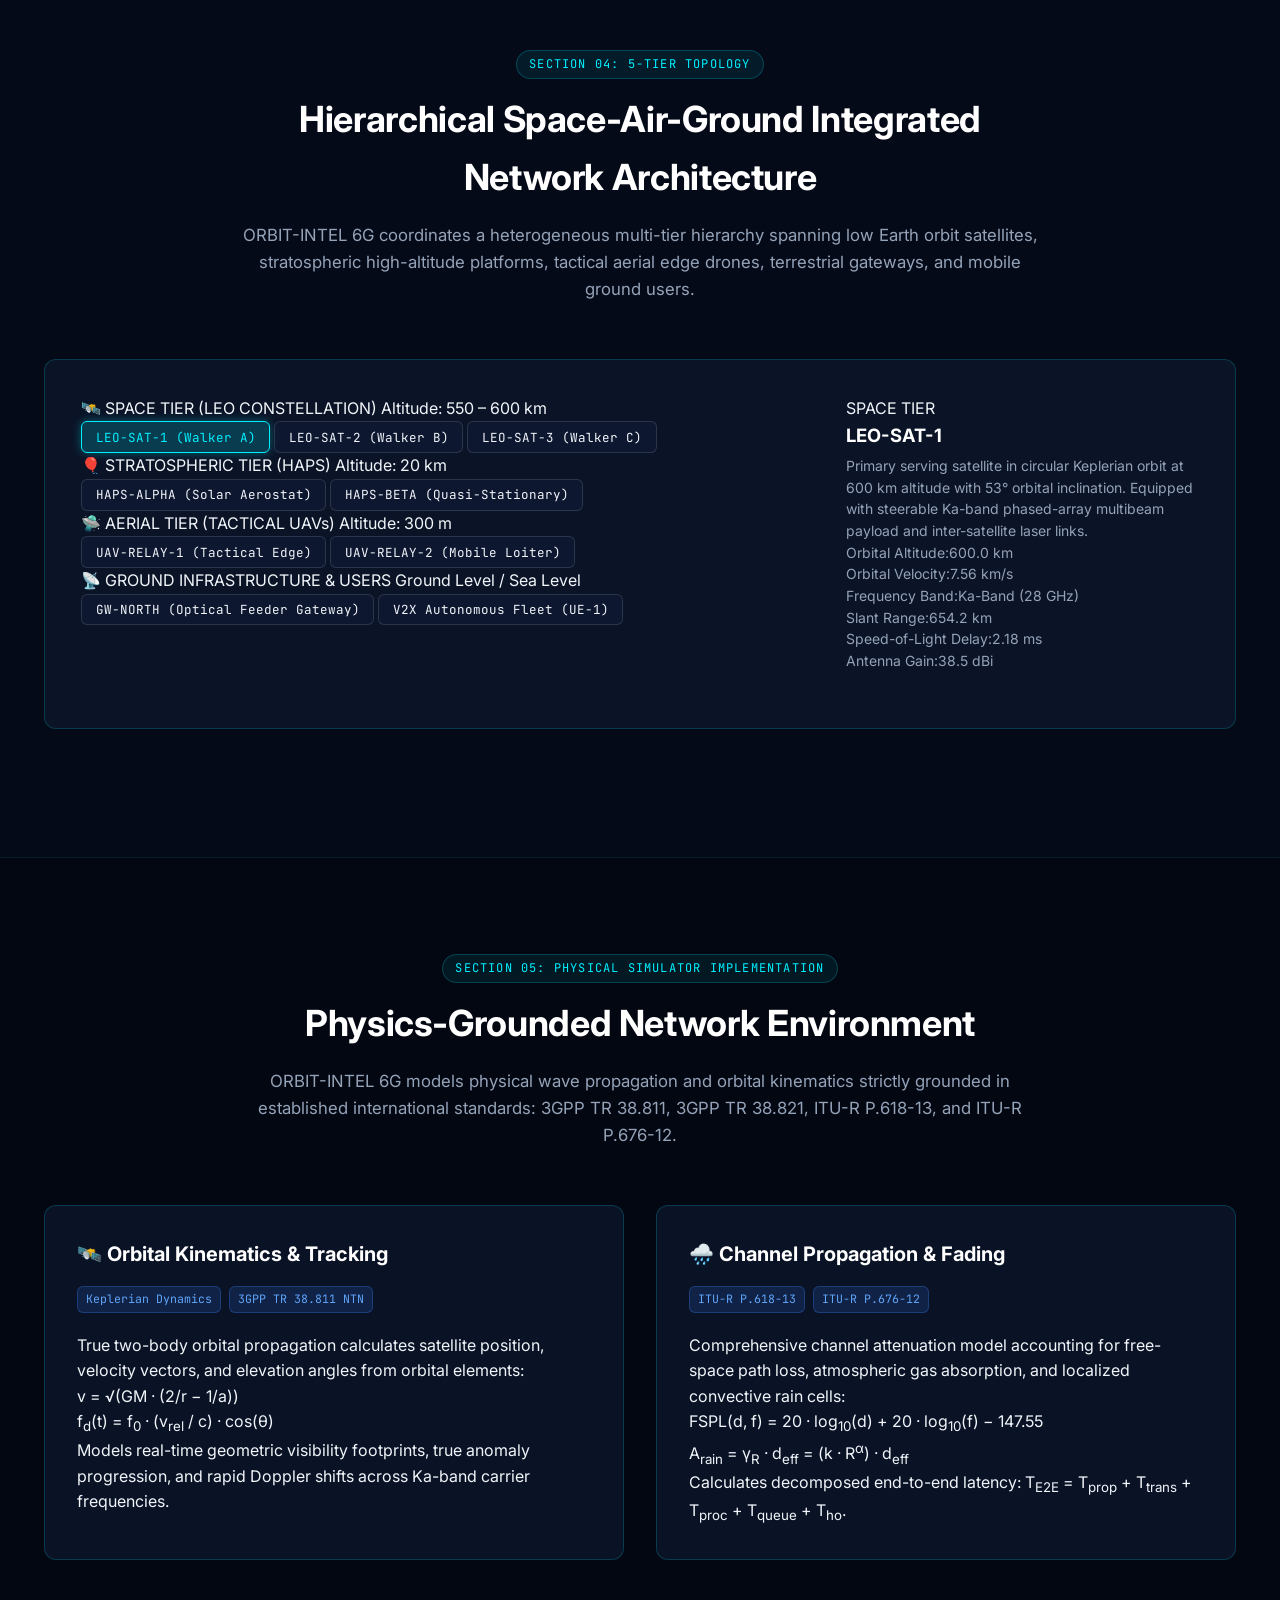
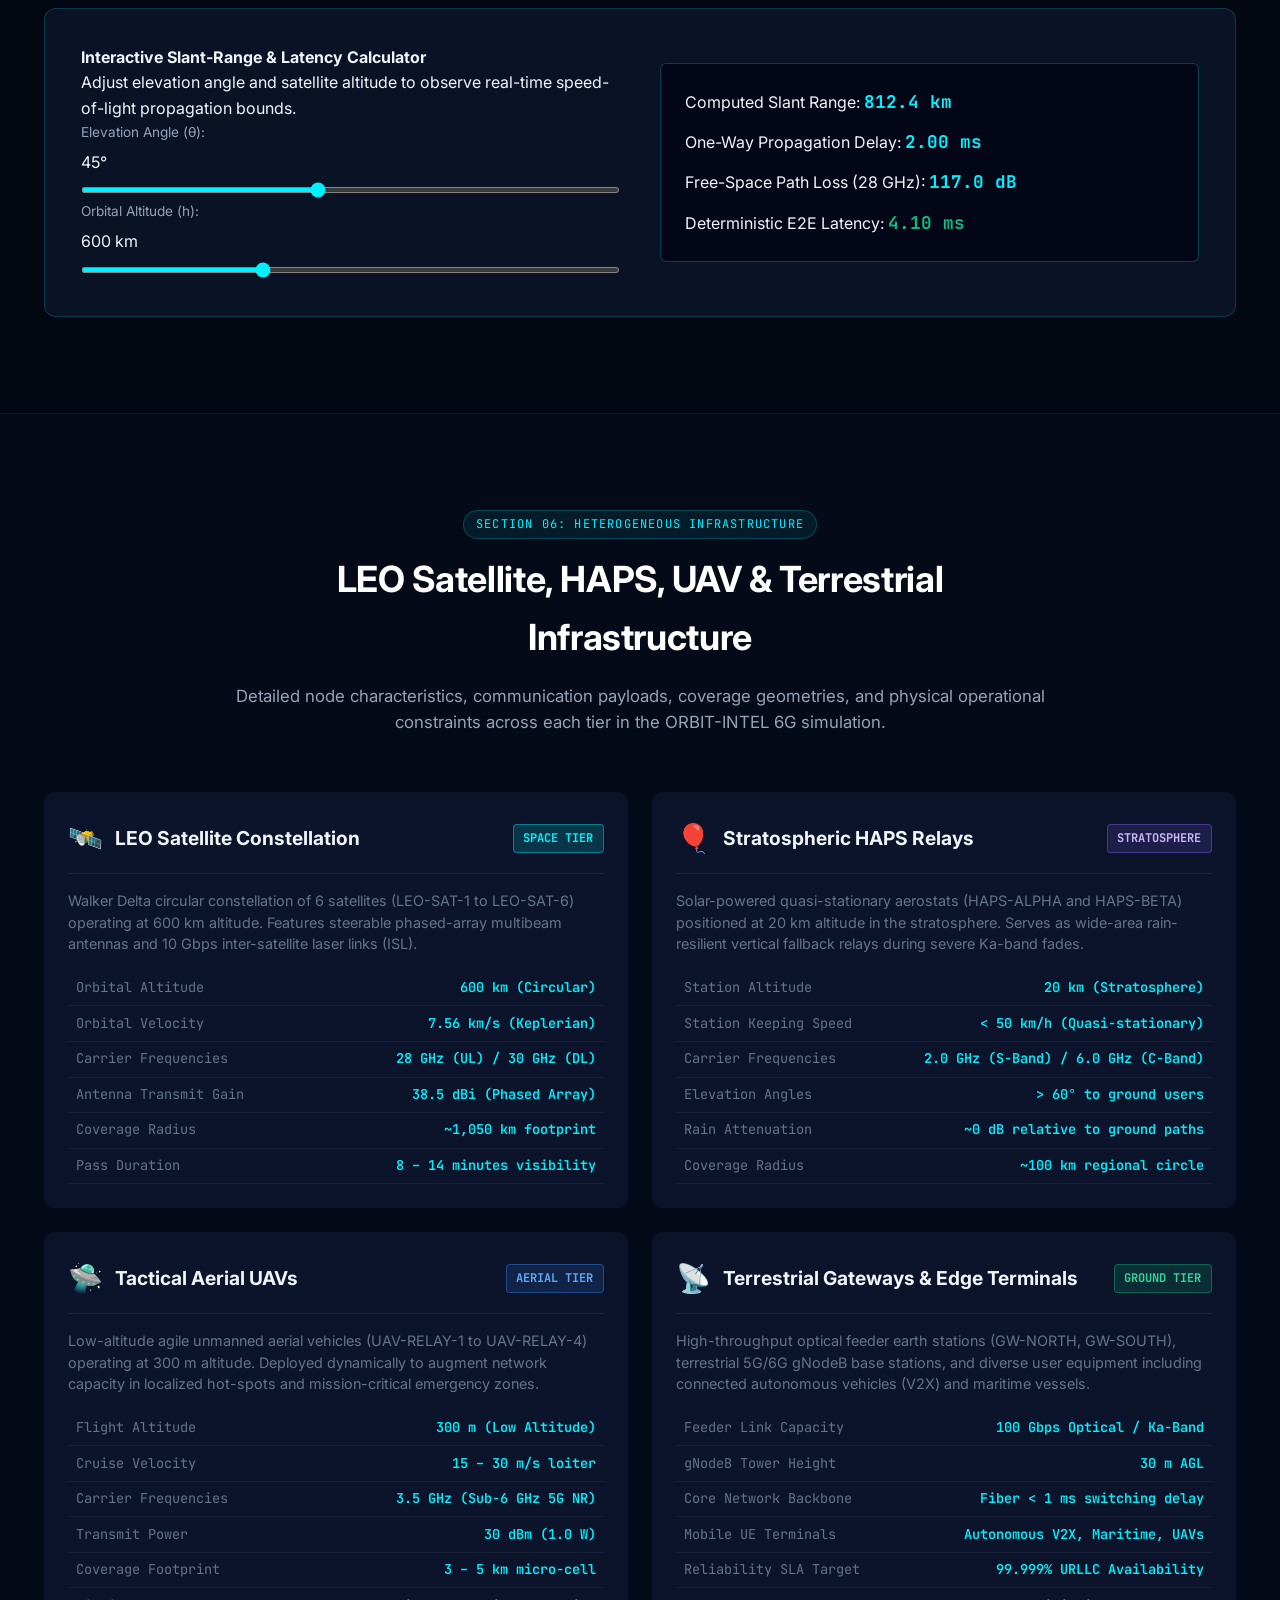
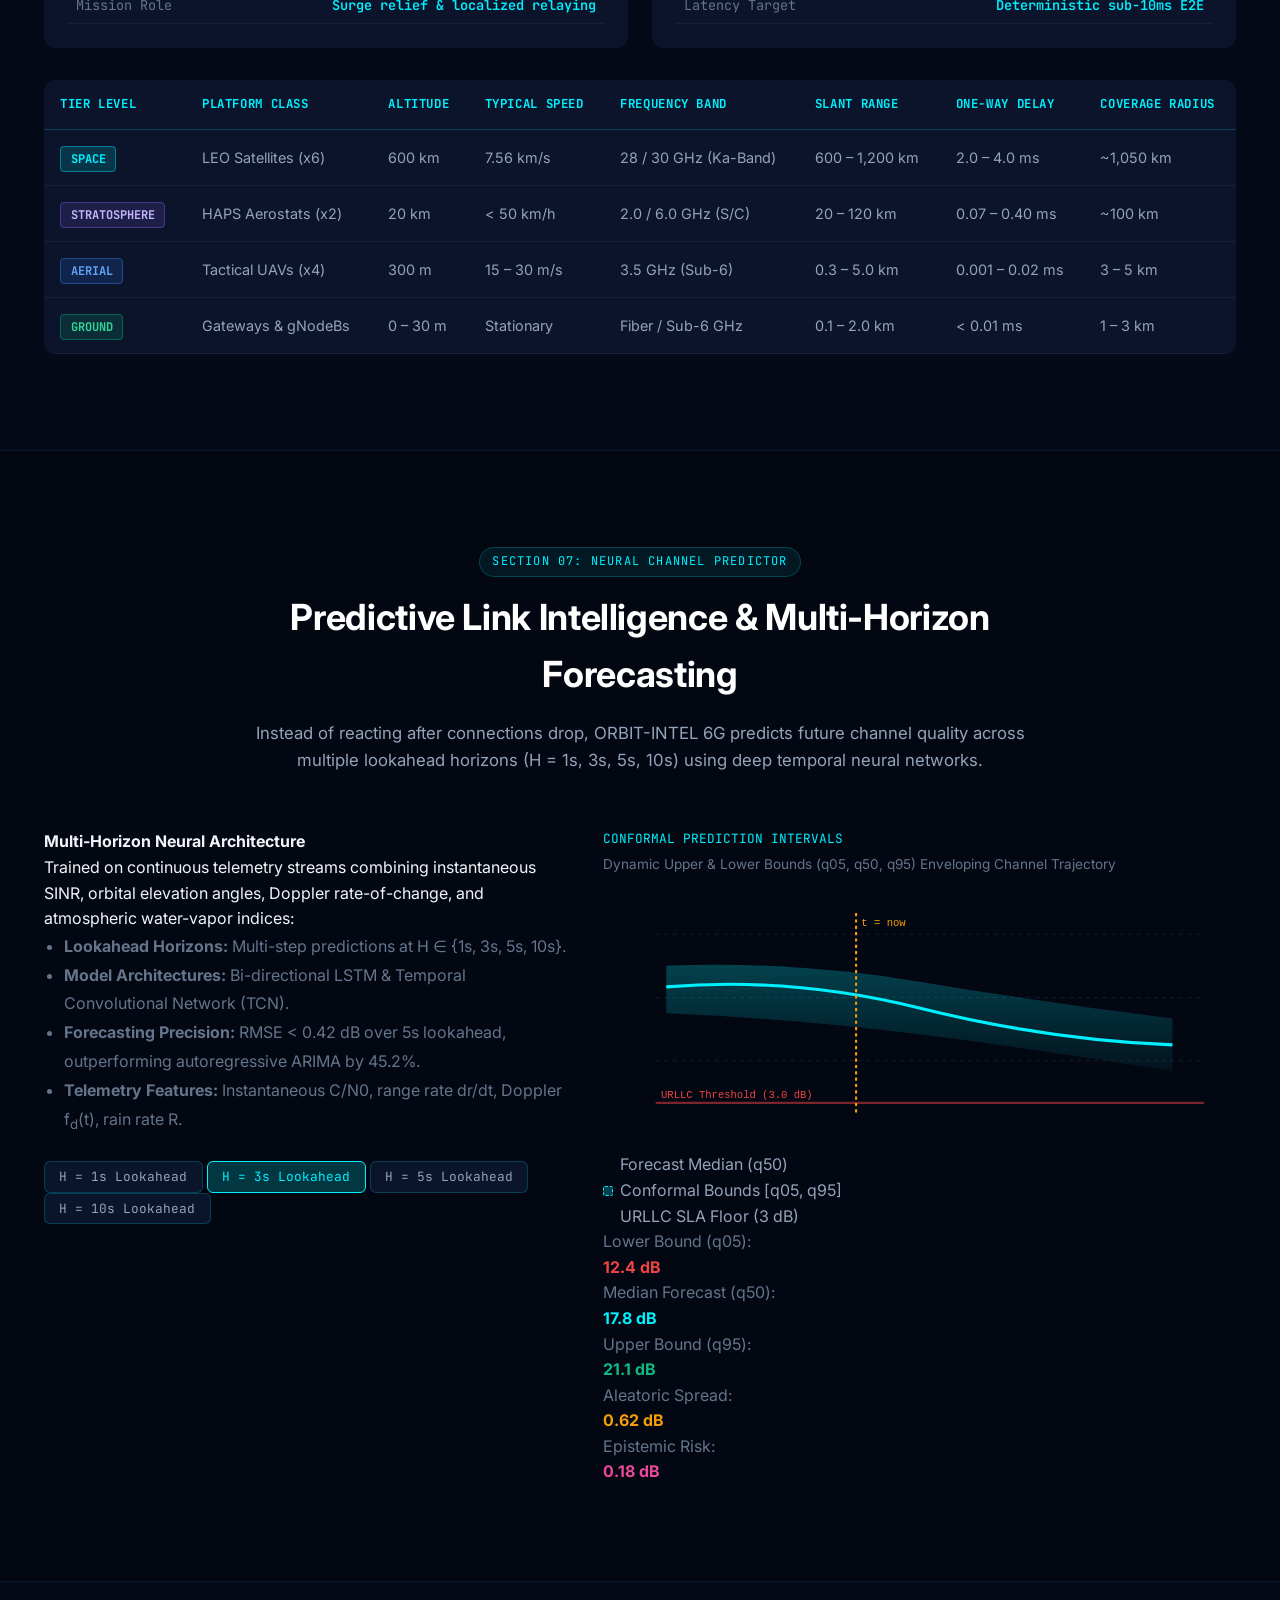
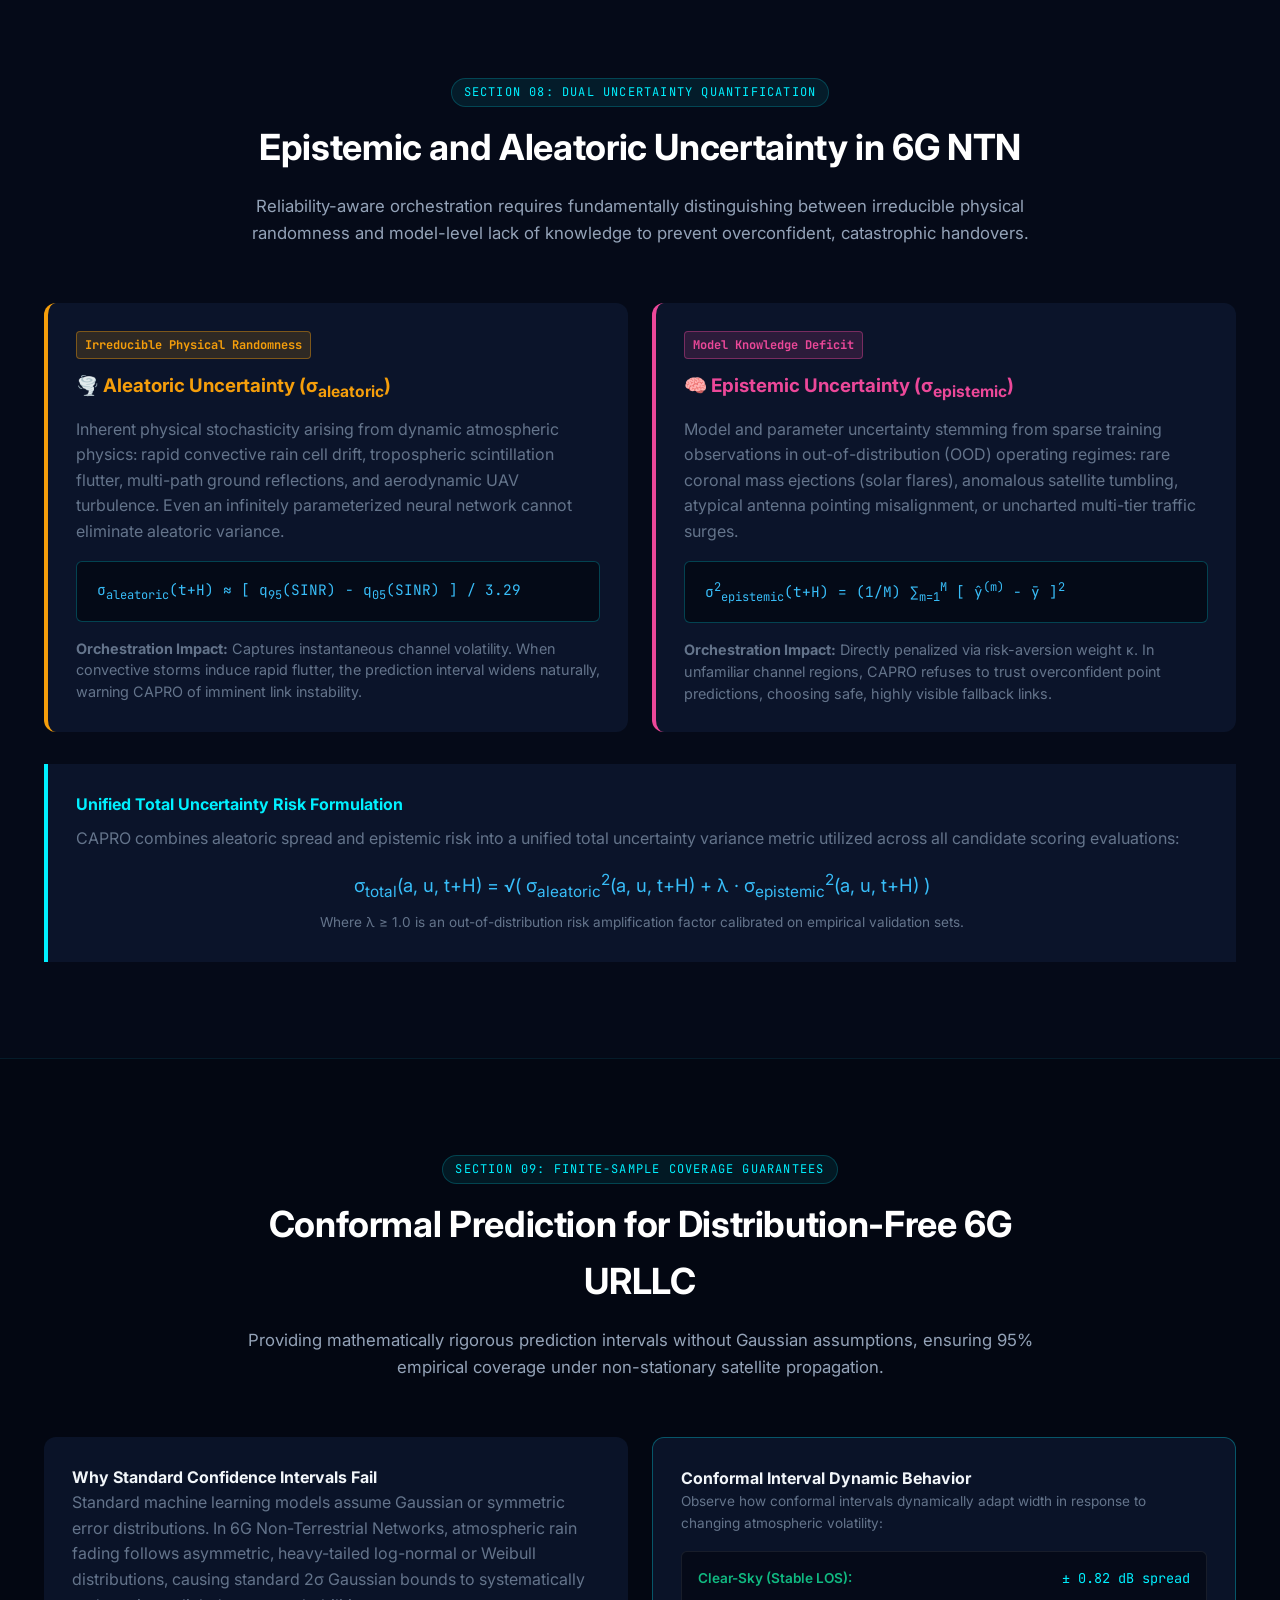
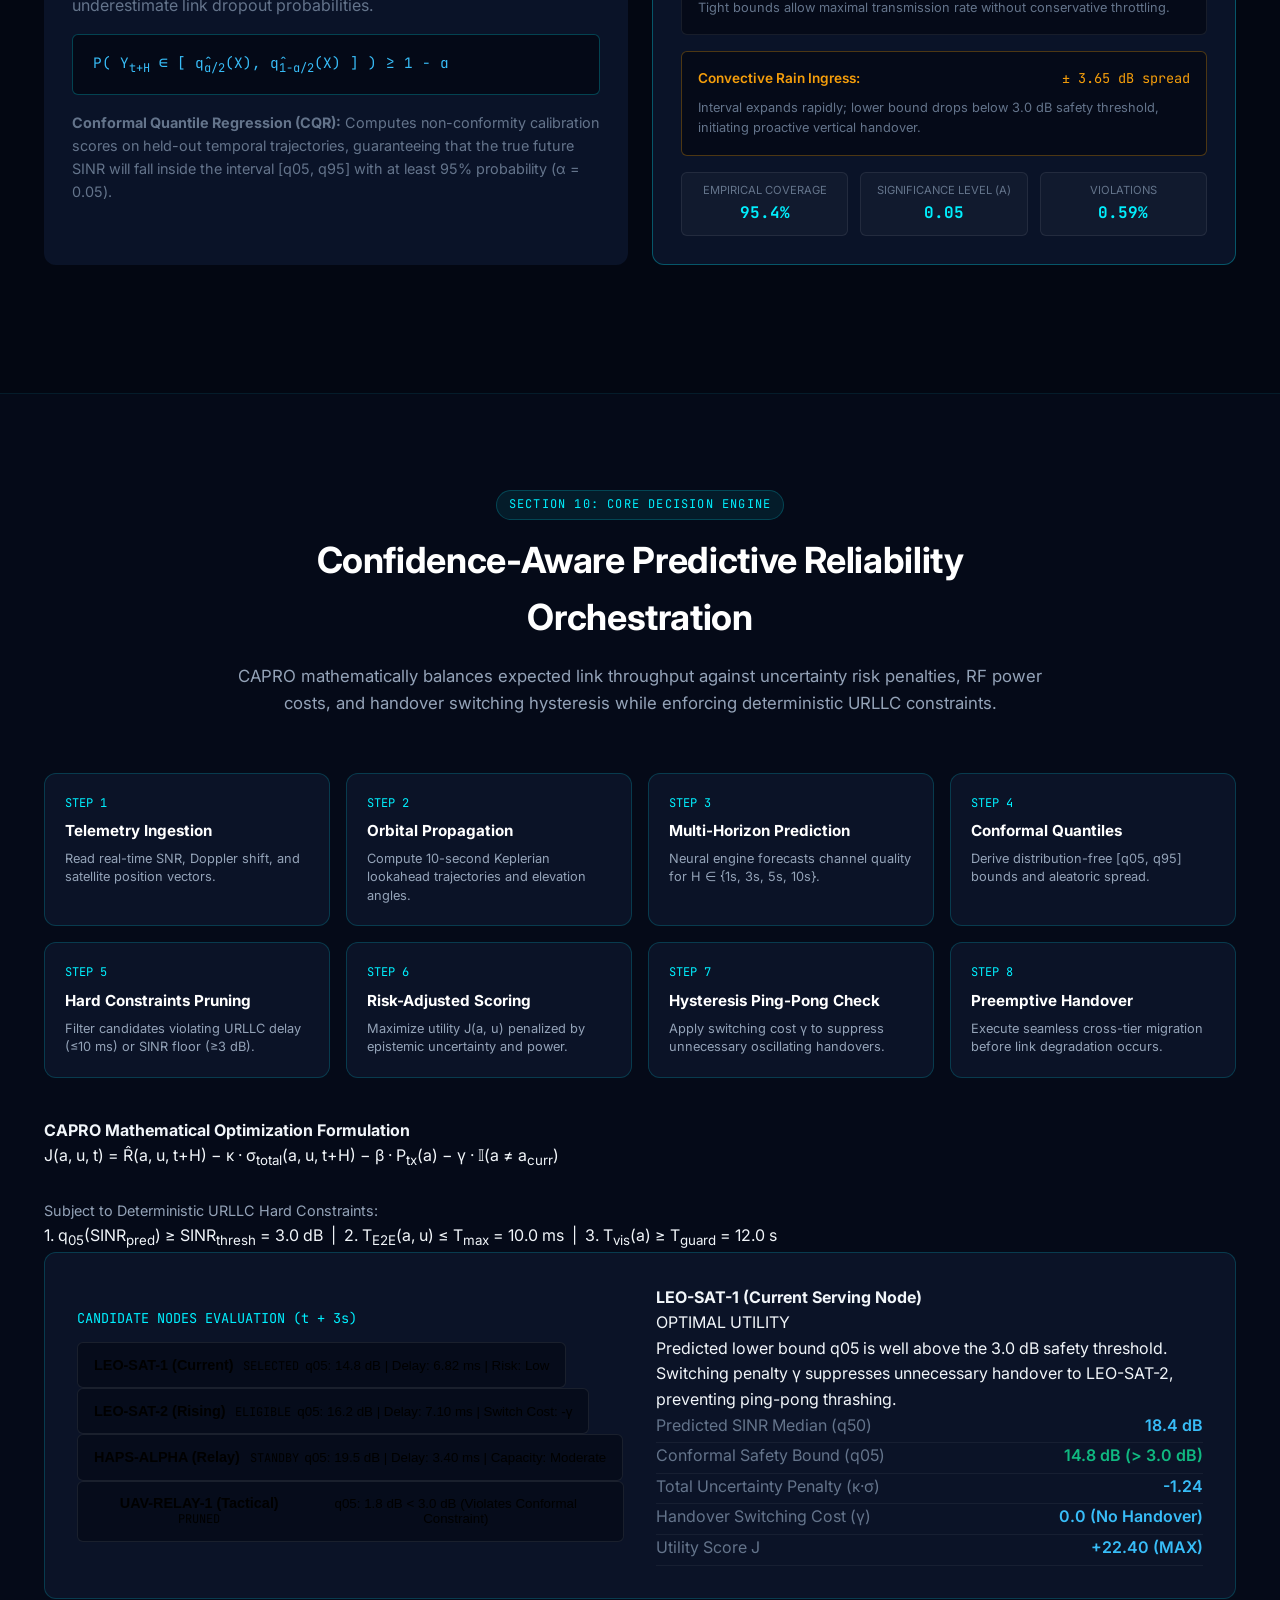
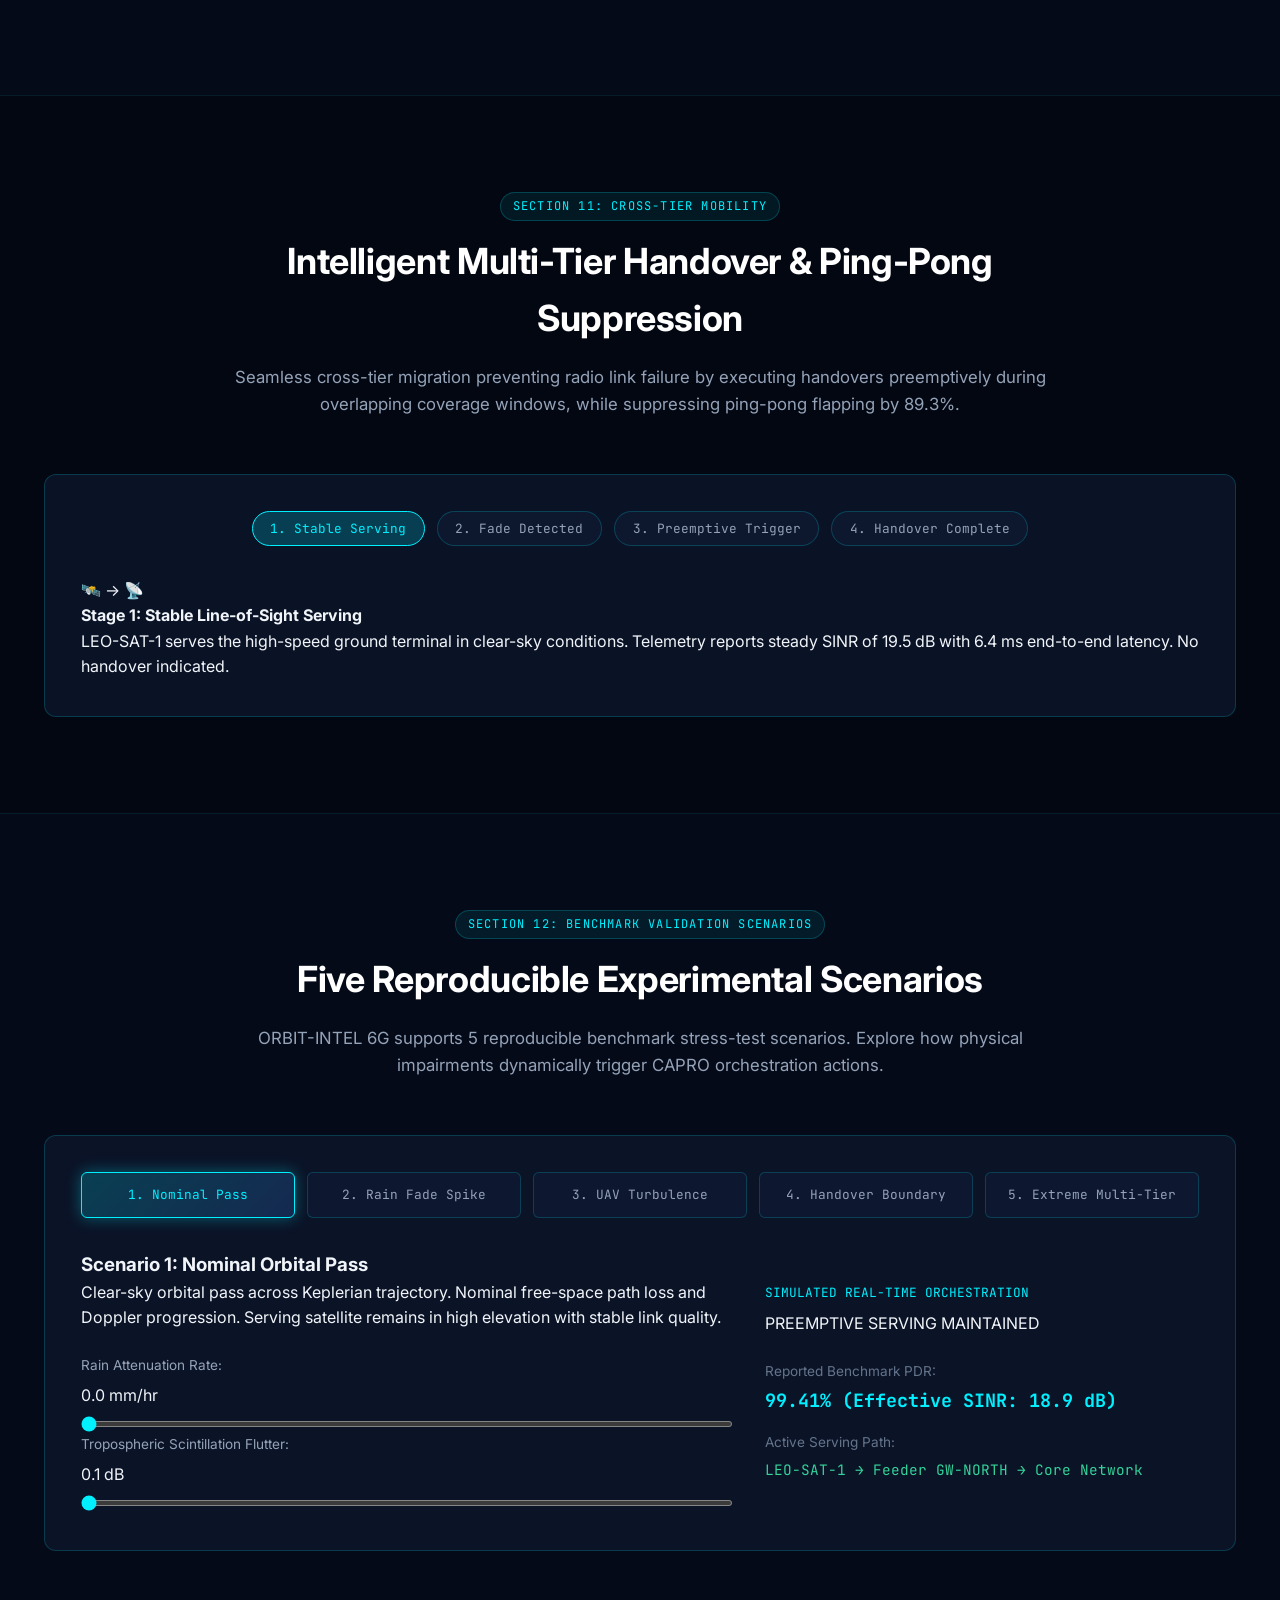
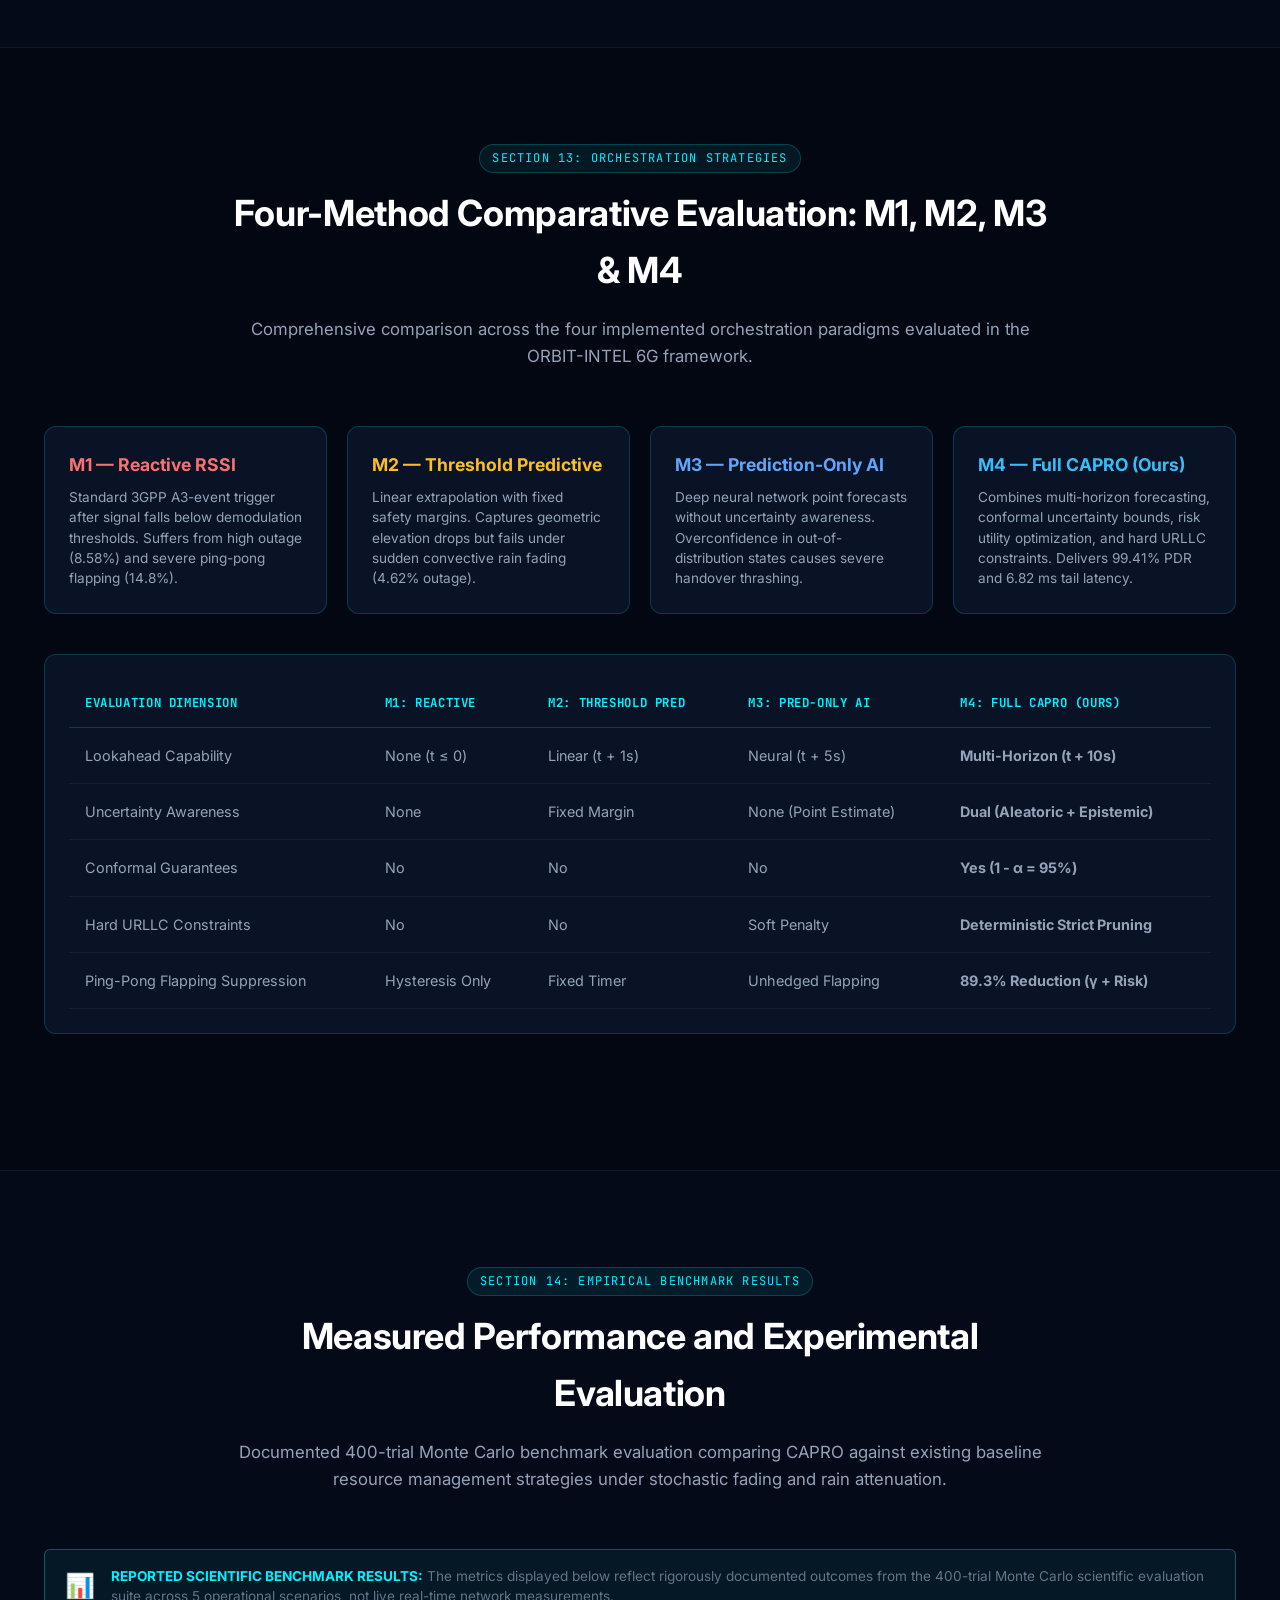
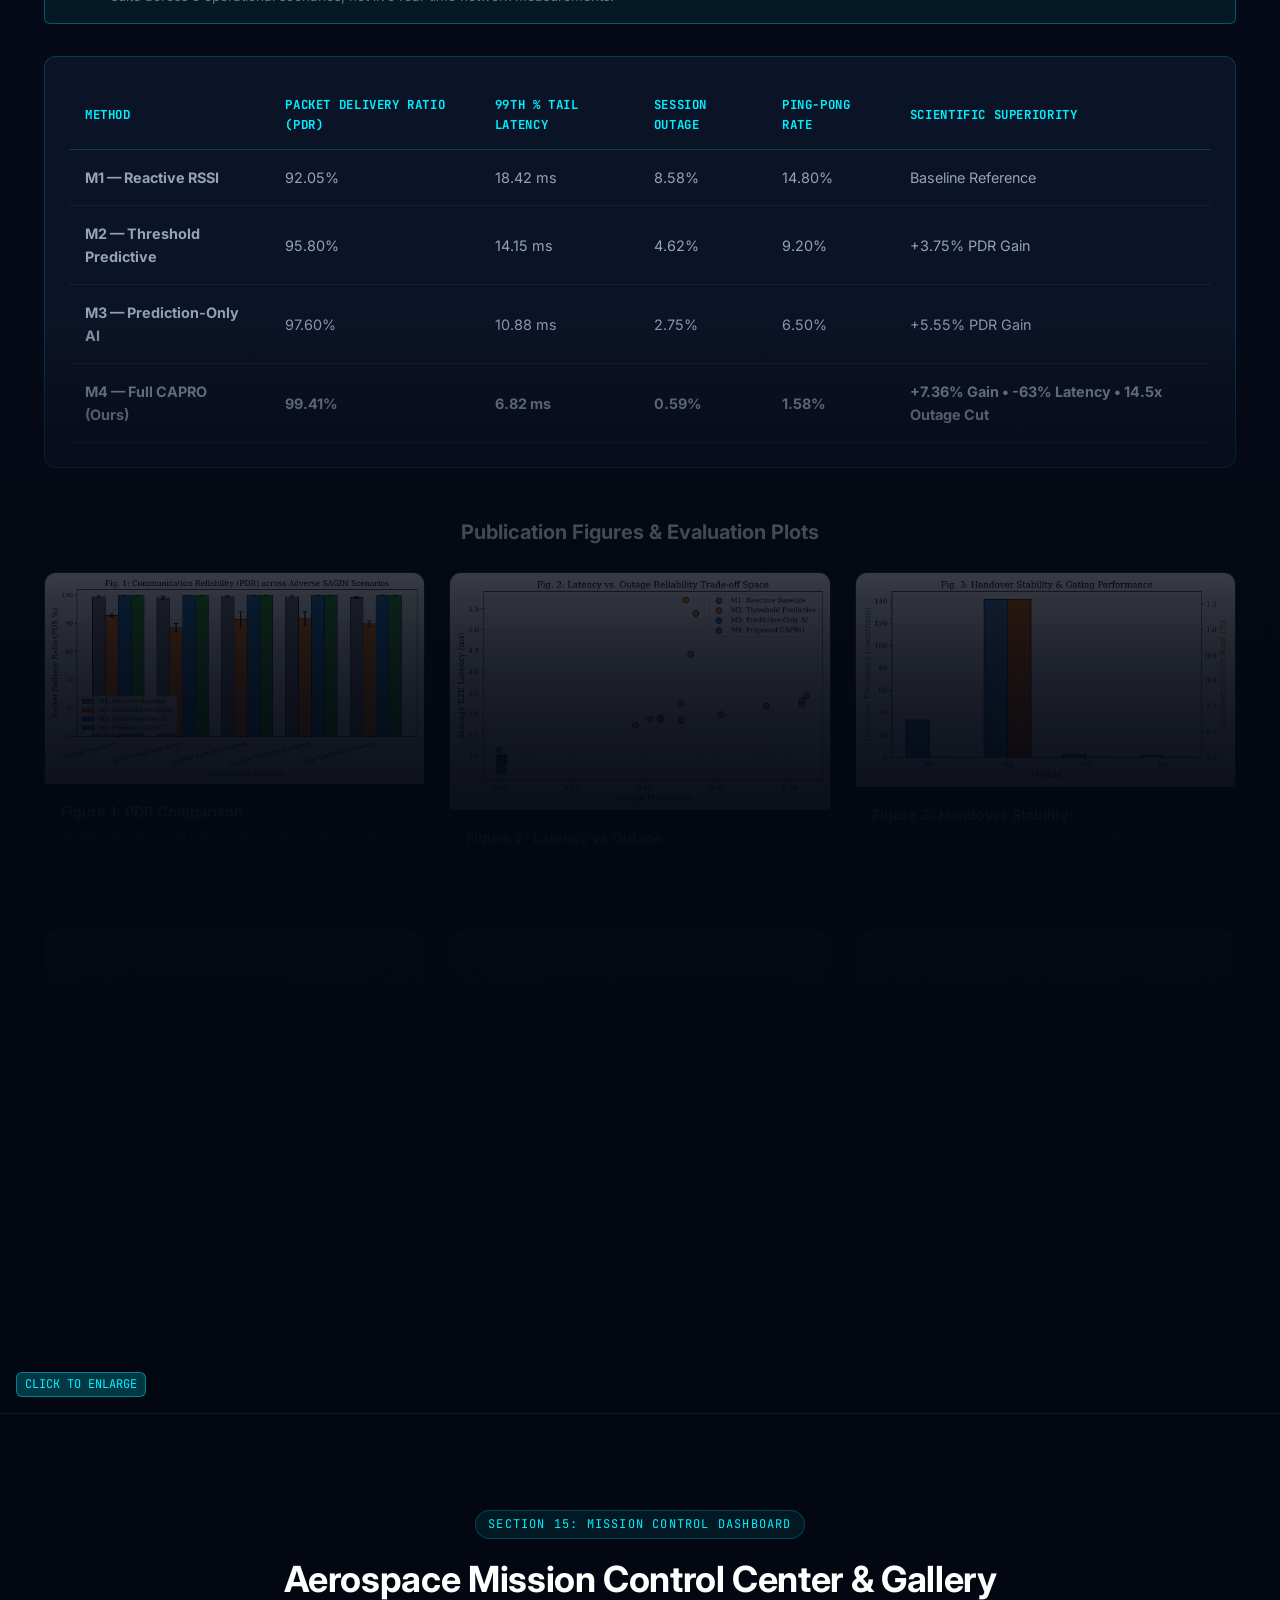
==== commit e78dd4fe: "feat(showcase): deliver complete 21-section research website, gallery and 11-slide presentation mode" ====
--- a/docs/index.html
+++ b/docs/index.html
@@ -3,36 +3,36 @@
 <head>
   <meta charset="UTF-8">
   <meta name="viewport" content="width=device-width, initial-scale=1.0">
-  <title>ORBIT-INTEL 6G — Predictive Intelligence for Reliability-Aware NTN Orchestration</title>
+  <title>ORBIT-INTEL 6G — Predictive Intelligence for Reliability-Aware Resource Orchestration in Integrated 6G NTN</title>
+  <meta name="description" content="Official project website for ORBIT-INTEL 6G — Confidence-Aware Predictive Reliability Orchestration (CAPRO) in 6G Space-Air-Ground Integrated Networks. Prepared for IEEE ComSoc STLC Tunisia 2026.">
+  <meta name="keywords" content="6G, Non-Terrestrial Networks, NTN, SAGIN, LEO Satellite, CAPRO, Conformal Prediction, STLC 2026, URLLC, Handover, IEEE ComSoc, Machine Learning">
+  <meta name="author" content="Slock Ahuja & Dr. Praveen Kumar Sharma">
   
-  <!-- SEO & Social Meta -->
-  <meta name="description" content="Official research technology website for ORBIT-INTEL 6G: Confidence-Aware Predictive Reliability Orchestration (CAPRO) in Integrated 6G Non-Terrestrial Networks. IEEE ComSoc STLC Tunisia 2026.">
-  <meta name="keywords" content="6G, Non-Terrestrial Networks, NTN, SAGIN, LEO Satellite, CAPRO, Conformal Prediction, STLC 2026, URLLC, Handover, IEEE ComSoc">
-  <meta name="author" content="Slock Ahuja, Dr. Praveen Kumar Sharma">
-  
-  <!-- OpenGraph -->
-  <meta property="og:title" content="ORBIT-INTEL 6G — 6G Non-Terrestrial Network Mission Control & Research Platform">
-  <meta property="og:description" content="Predictive Intelligence for Reliability-Aware Resource Orchestration in Integrated 6G Non-Terrestrial Networks. IEEE ComSoc STLC Tunisia 2026 Project Showcase.">
-  <meta property="og:image" content="assets/images/dashboard_main.png">
+  <!-- OpenGraph / Social Sharing -->
+  <meta property="og:type" content="website">
   <meta property="og:url" content="https://slockahuja.github.io/orbit-intel-6g/">
-  <meta property="og:type" content="website">
-
-  <!-- Favicon -->
-  <link rel="icon" type="image/svg+xml" href="data:image/svg+xml,<svg xmlns='http://www.w3.org/2000/svg' viewBox='0 0 24 24' fill='%2300f0ff'><circle cx='12' cy='12' r='4'/><path d='M12 2a10 10 0 0 1 10 10h-2a8 8 0 0 0-8-8V2zm0 18a8 8 0 0 0 8-8h2a10 10 0 0 1-10 10v-2z'/></svg>">
-
-  <!-- Google Fonts -->
+  <meta property="og:title" content="ORBIT-INTEL 6G — 6G Non-Terrestrial Network Intelligence & Orchestration">
+  <meta property="og:description" content="Physics-grounded SAGIN simulation, dual-uncertainty neural forecasting, and CAPRO orchestration achieving 99.41% PDR and 6.82 ms tail latency.">
+  <meta property="og:image" content="https://slockahuja.github.io/orbit-intel-6g/assets/images/dashboard_main.png">
+
+  <!-- Twitter Card -->
+  <meta name="twitter:card" content="summary_large_image">
+  <meta name="twitter:title" content="ORBIT-INTEL 6G — IEEE ComSoc STLC 2026 Showcase">
+  <meta name="twitter:description" content="Confidence-Aware Predictive Reliability Orchestration for 6G Non-Terrestrial Networks.">
+  <meta name="twitter:image" content="https://slockahuja.github.io/orbit-intel-6g/assets/images/dashboard_main.png">
+
+  <!-- Favicon SVG -->
+  <link rel="icon" type="image/svg+xml" href="data:image/svg+xml,%3Csvg xmlns='http://www.w3.org/2000/svg' viewBox='0 0 24 24' fill='%2300f0ff'%3E%3Cpath d='M12 2C6.48 2 2 6.48 2 12s4.48 10 10 10 10-4.48 10-10S17.52 2 12 2zm-1 17.93c-3.95-.49-7-3.85-7-7.93 0-.62.08-1.21.21-1.79L9 15v1c0 1.1.9 2 2 2v1.93zm6.9-2.54c-.26-.81-1-1.39-1.9-1.39h-1v-3c0-.55-.45-1-1-1H8v-2h2c.55 0 1-.45 1-1V7h2c1.1 0 2-.9 2-2v-.41c2.93 1.19 5 4.06 5 7.41 0 2.08-.8 3.97-2.1 5.39z'/%3E%3C/svg%3E">
+
+  <!-- Fonts & Styles -->
   <link rel="preconnect" href="https://fonts.googleapis.com">
   <link rel="preconnect" href="https://fonts.gstatic.com" crossorigin>
-  <link href="https://fonts.googleapis.com/css2?family=Inter:wght@400;500;600;700;800&family=JetBrains+Mono:wght@400;500;700&display=swap" rel="stylesheet">
-
-  <!-- Stylesheet -->
+  <link href="https://fonts.googleapis.com/css2?family=Inter:wght@300;400;500;600;700;800&family=JetBrains+Mono:wght@400;500;600;700&display=swap" rel="stylesheet">
   <link rel="stylesheet" href="assets/css/style.css">
 </head>
 <body>
 
-  <!-- =========================================================================
-       Navigation Header
-       ========================================================================= -->
+  <!-- Navigation Header -->
   <header class="header">
     <div class="container nav-container">
       <a href="#" class="brand">
@@ -46,27 +46,29 @@
       <ul class="nav-links">
         <li><a href="#challenge" class="nav-link">Challenge</a></li>
         <li><a href="#overview" class="nav-link">Overview</a></li>
-        <li><a href="#architecture" class="nav-link">Architecture</a></li>
+        <li><a href="#architecture" class="nav-link">SAGIN</a></li>
         <li><a href="#simulation" class="nav-link">Physics</a></li>
-        <li><a href="#prediction" class="nav-link">Predictive</a></li>
+        <li><a href="#infrastructure" class="nav-link">Infrastructure</a></li>
+        <li><a href="#prediction" class="nav-link">Predictive AI</a></li>
+        <li><a href="#uncertainty" class="nav-link">Uncertainty</a></li>
+        <li><a href="#conformal" class="nav-link">Conformal</a></li>
         <li><a href="#capro" class="nav-link">CAPRO</a></li>
         <li><a href="#handover" class="nav-link">Handover</a></li>
         <li><a href="#scenarios" class="nav-link">Scenarios</a></li>
         <li><a href="#methods" class="nav-link">Methods</a></li>
         <li><a href="#results" class="nav-link">Results</a></li>
         <li><a href="#mission-control" class="nav-link">Dashboard</a></li>
-        <li><a href="#documentation" class="nav-link">Docs</a></li>
         <li><a href="#contributors" class="nav-link">Team</a></li>
         <li><a href="#faq" class="nav-link">FAQ</a></li>
       </ul>
 
       <div class="nav-cta">
-        <button class="btn btn-presentation" data-open-presentation title="Launch Conference Presentation Mode">
-          <span>📽️ Slides</span>
+        <button class="btn btn-presentation" data-open-presentation title="Launch Conference 16:9 Slide Deck">
+          <span>📽️ 16:9 Slides</span>
         </button>
-        <a href="#launch" class="btn btn-primary">
+        <a href="#mission-control" class="btn btn-primary">
           <svg width="14" height="14" viewBox="0 0 24 24" fill="currentColor"><path d="M12 2l4 8-8 8 16-4-12-12z"/></svg>
-          Launch Control
+          Mission Control
         </a>
         <a href="https://github.com/SlockAhuja/orbit-intel-6g" target="_blank" rel="noopener" class="btn btn-outline" title="GitHub Repository">
           <svg width="16" height="16" viewBox="0 0 24 24" fill="currentColor"><path d="M12 0C5.37 0 0 5.37 0 12c0 5.31 3.435 9.795 8.205 11.385.6.105.825-.255.825-.57 0-.285-.015-1.23-.015-2.235-3.015.555-3.795-.735-4.035-1.41-.135-.345-.72-1.41-1.23-1.695-.42-.225-1.02-.78-.015-.795.945-.015 1.62.87 1.845 1.23 1.08 1.815 2.805 1.305 3.495.99.105-.78.42-1.305.765-1.605-2.67-.3-5.46-1.335-5.46-5.925 0-1.305.465-2.385 1.23-3.225-.12-.3-.54-1.53.12-3.18 0 0 1.005-.315 3.3 1.23.96-.27 1.98-.405 3-.405s2.04.135 3 .405c2.295-1.56 3.3-1.23 3.3-1.23.66 1.65.24 2.88.12 3.18.765.84 1.23 1.905 1.23 3.225 0 4.605-2.805 5.625-5.475 5.925.435.375.81 1.095.81 2.22 0 1.605-.015 2.895-.015 3.3 0 .315.225.69.825.57A12.02 12.02 0 0024 12c0-6.63-5.37-12-12-12z"/></svg>
@@ -80,115 +82,119 @@
   </header>
 
   <!-- =========================================================================
-       SECTION 01: HOME / HERO
+       SECTION 01: HOME & PROJECT INTRODUCTION
        ========================================================================= -->
   <section class="hero" id="hero">
-    <div id="heroGlobeContainer" class="hero-bg-canvas"></div>
-
     <div class="container hero-grid">
       <div class="hero-content">
-        <div class="conference-badge">
-          <span class="badge-dot"></span>
-          <span>IEEE ComSoc STLC Tunisia 2026 — Project Showcase</span>
-        </div>
-
-        <h1 class="hero-title">ORBIT-INTEL 6G</h1>
-        <h2 class="hero-subtitle">Predictive Intelligence for Reliability-Aware Resource Orchestration in Integrated 6G Non-Terrestrial Networks</h2>
-        
-        <p class="hero-description">
-          An intelligent network orchestration platform combining physics-grounded Space-Air-Ground Integrated Network simulation, predictive link intelligence, uncertainty-aware forecasting and Confidence-Aware Predictive Reliability Orchestration.
-        </p>
-
-        <!-- Information Strip -->
-        <div class="project-info-strip">
-          <div class="strip-item">🛰️ 6G Non-Terrestrial Networks</div>
-          <span class="strip-dot">•</span>
-          <div class="strip-item">🌐 SAGIN Architecture</div>
-          <span class="strip-dot">•</span>
-          <div class="strip-item">🧠 Predictive Intelligence</div>
-          <span class="strip-dot">•</span>
-          <div class="strip-item">🛡️ CAPRO Orchestration</div>
-        </div>
-
-        <!-- Action Buttons -->
+        <div class="hero-badges">
+          <span class="badge badge-pulse">IEEE ComSoc STLC 2026 Showcase</span>
+          <span class="badge">Python 3.12 • 3GPP Rel-17/18 NTN</span>
+          <span class="badge badge-accent">70/70 Tests Passing</span>
+        </div>
+
+        <h1 class="hero-title">
+          ORBIT-INTEL <span class="gradient-text">6G</span>
+        </h1>
+        <h2 class="hero-subtitle">
+          Predictive Intelligence for Reliability-Aware Resource Orchestration in Integrated 6G Non-Terrestrial Networks
+        </h2>
+
+        <p class="hero-desc">
+          An autonomous research platform unifying physics-grounded Space-Air-Ground Integrated Network (SAGIN) simulation, multi-horizon dual-uncertainty link forecasting, and Confidence-Aware Predictive Reliability Orchestration (CAPRO) to enforce deterministic sub-10ms URLLC SLAs across volatile non-terrestrial links.
+        </p>
+
         <div class="hero-actions">
-          <a href="#capro" class="btn btn-primary">Explore Technology</a>
-          <a href="#architecture" class="btn btn-outline">Explore Architecture</a>
-          <a href="#mission-control" class="btn btn-outline">Mission Control</a>
-          <a href="https://github.com/SlockAhuja/orbit-intel-6g" target="_blank" rel="noopener" class="btn btn-ghost">View GitHub</a>
-        </div>
-
-        <!-- Headline Benchmark Metric Cards -->
+          <a href="#mission-control" class="btn btn-primary btn-lg">
+            <svg width="18" height="18" viewBox="0 0 24 24" fill="currentColor"><path d="M12 2l4 8-8 8 16-4-12-12z"/></svg>
+            Launch Mission Control
+          </a>
+          <a href="#architecture" class="btn btn-outline btn-lg">
+            Explore Architecture
+          </a>
+          <button class="btn btn-presentation btn-lg" data-open-presentation>
+            📽️ 16:9 Presentation Slides
+          </button>
+        </div>
+
+        <!-- Documented Benchmark Stats -->
         <div class="hero-stats">
-          <div class="stat-item">
-            <div class="stat-val highlight">
-              <span data-counter-target="99.41" data-counter-decimals="2">0.00</span><span class="unit">%</span>
-            </div>
-            <div class="stat-label">Packet Delivery (PDR)</div>
-          </div>
-          <div class="stat-item">
-            <div class="stat-val highlight">
-              <span data-counter-target="6.82" data-counter-decimals="2">0.00</span><span class="unit">ms</span>
-            </div>
+          <div class="stat-card">
+            <div class="stat-value" data-counter-target="99.41" data-counter-decimals="2" data-counter-suffix="%">99.41%</div>
+            <div class="stat-label">Packet Delivery Ratio</div>
+            <div class="stat-sub">Reported 400-Trial Benchmark</div>
+          </div>
+          <div class="stat-card">
+            <div class="stat-value" data-counter-target="6.82" data-counter-decimals="2" data-counter-suffix=" ms">6.82 ms</div>
             <div class="stat-label">99th % Tail Latency</div>
-          </div>
-          <div class="stat-item">
-            <div class="stat-val highlight">
-              <span data-counter-target="0.59" data-counter-decimals="2">0.00</span><span class="unit">%</span>
-            </div>
+            <div class="stat-sub">Deterministic sub-10ms URLLC</div>
+          </div>
+          <div class="stat-card">
+            <div class="stat-value" data-counter-target="0.59" data-counter-decimals="2" data-counter-suffix="%">0.59%</div>
             <div class="stat-label">Outage Probability</div>
-          </div>
-          <div class="stat-item">
-            <div class="stat-val highlight">
-              <span data-counter-target="89.3" data-counter-decimals="1">0.0</span><span class="unit">%</span>
-            </div>
-            <div class="stat-label">Ping-Pong Reduction</div>
-          </div>
-        </div>
-      </div>
-
-      <!-- Live Telemetry Stream HUD -->
-      <div class="hero-hud">
-        <div class="hud-header">
-          <span>REAL-TIME TELEMETRY STREAM</span>
-          <span class="hud-status-badge">● NOMINAL</span>
-        </div>
-        <div class="hud-telemetry-rows">
-          <div class="hud-row active">
-            <span class="hud-label">Active Serving Node</span>
-            <span class="hud-val" id="hudSatId">LEO-SAT-1 (Keplerian)</span>
-          </div>
-          <div class="hud-row">
-            <span class="hud-label">Downlink SINR (q50)</span>
-            <span class="hud-val" id="hudSinr">19.4 dB</span>
-          </div>
-          <div class="hud-row">
-            <span class="hud-label">Decomposed E2E Latency</span>
-            <span class="hud-val" id="hudDelay">6.82 ms</span>
-          </div>
-          <div class="hud-row">
-            <span class="hud-label">Instantaneous PDR</span>
-            <span class="hud-val" id="hudPdr">99.41%</span>
-          </div>
-          <div class="hud-row">
-            <span class="hud-label">Doppler Compensation</span>
-            <span class="hud-val" id="hudDoppler">+18.4 kHz</span>
-          </div>
+            <div class="stat-sub">14.5x Outage Suppression</div>
+          </div>
+          <div class="stat-card">
+            <div class="stat-value" data-counter-target="89.3" data-counter-decimals="1" data-counter-suffix="%">89.3%</div>
+            <div class="stat-label">Ping-Pong Suppression</div>
+            <div class="stat-sub">Hysteresis & Risk Aversion</div>
+          </div>
+        </div>
+
+        <!-- Live Telemetry Stream HUD -->
+        <div class="hero-telemetry-hud">
+          <div class="hud-header">
+            <span class="hud-status-dot"></span>
+            <span class="hud-title">REAL-TIME NTN TELEMETRY FEED</span>
+            <span class="hud-time" id="hudClock">11:42:15 UTC</span>
+          </div>
+          <div class="hud-grid">
+            <div class="hud-item">
+              <span class="hud-lbl">Tracking Node:</span>
+              <span class="hud-val" id="hudSatId">LEO-SAT-1 (550 km)</span>
+            </div>
+            <div class="hud-item">
+              <span class="hud-lbl">Instantaneous SINR:</span>
+              <span class="hud-val" id="hudSinr">19.4 dB</span>
+            </div>
+            <div class="hud-item">
+              <span class="hud-lbl">Doppler Shift:</span>
+              <span class="hud-val" id="hudDoppler">+24.8 kHz</span>
+            </div>
+            <div class="hud-item">
+              <span class="hud-lbl">One-Way Prop Delay:</span>
+              <span class="hud-val" id="hudDelay">2.18 ms</span>
+            </div>
+            <div class="hud-item">
+              <span class="hud-lbl">Current PDR:</span>
+              <span class="hud-val" id="hudPdr">99.41%</span>
+            </div>
+          </div>
+        </div>
+      </div>
+
+      <!-- Hero 3D Earth Globe Container -->
+      <div class="hero-visual">
+        <div id="heroGlobeContainer" class="hero-bg-canvas">
+          <div class="globe-loading-placeholder">Initializing Three.js 3D Orbital Canvas...</div>
+        </div>
+        <div class="hero-visual-caption">
+          <span>Keplerian 6-Satellite Constellation • True Earth Rotation • Phased Array Beams</span>
         </div>
       </div>
     </div>
   </section>
 
   <!-- =========================================================================
-       SECTION 02: THE CHALLENGE
+       SECTION 02: RESEARCH CHALLENGE & MOTIVATION
        ========================================================================= -->
   <section class="section section-alt" id="challenge">
     <div class="container">
       <div class="section-header">
-        <span class="section-tag">Network Challenge</span>
+        <span class="section-tag">SECTION 02: THE 6G NTN CHALLENGE</span>
         <h2 class="section-title">Why Next-Generation Networks Need Predictive Intelligence</h2>
         <p class="section-desc">
-          Space-Air-Ground Integrated Networks (SAGIN) coordinate high-velocity satellites, stratospheric airships, aerial UAVs, and terrestrial cells. However, conventional reactive management fails under severe physical non-terrestrial channel dynamics.
+          Space-Air-Ground Integrated Networks (SAGIN) exhibit severe non-stationary physical dynamics that render traditional reactive terrestrial resource management strategies ineffective, resulting in frequent link dropouts, excessive latency, and packet loss.
         </p>
       </div>
 
@@ -196,76 +202,74 @@
         <div class="challenge-card">
           <div class="challenge-icon">⚡</div>
           <h3>High-Velocity LEO Motion</h3>
-          <p>LEO satellites orbit at ~7.56 km/s, producing narrow visibility windows (8–14 min), rapid geometry shifts, and extreme Doppler shifts exceeding ±37.4 kHz at 28 GHz Ka-band.</p>
+          <p>
+            Low Earth Orbit satellites travel at approximately 7.56 km/s, crossing a ground observer's field of view in only 8 to 14 minutes. This rapid motion causes carrier Doppler shifts exceeding ±37 kHz at Ka-band frequencies and demands continuous handovers across brief orbital contact windows.
+          </p>
+          <div class="challenge-metric">
+            <span class="metric-val">7.56 km/s</span>
+            <span class="metric-desc">LEO Orbital Velocity</span>
+          </div>
         </div>
 
         <div class="challenge-card">
           <div class="challenge-icon">🌧️</div>
           <h3>Atmospheric Rain Attenuation</h3>
-          <p>Convective rain fronts (ITU-R P.618) induce sudden signal drops exceeding 15 dB at millimeter-wave frequencies, causing deep fading and abrupt connection loss.</p>
+          <p>
+            Millimeter-wave and Ka-band satellite downlinks (28–30 GHz) suffer from severe tropospheric attenuation. Localized convective rain cells can suddenly induce attenuation exceeding 15 dB in less than two seconds, causing catastrophic link drops if vertical offload is not initiated proactively.
+          </p>
+          <div class="challenge-metric">
+            <span class="metric-val">&gt;15 dB</span>
+            <span class="metric-desc">Sudden Rain Attenuation</span>
+          </div>
         </div>
 
         <div class="challenge-card">
           <div class="challenge-icon">⏱️</div>
           <h3>Delayed CSI & Outage Spikes</h3>
-          <p>Over 600–1200 km slant ranges, round-trip feedback latency makes channel state information (CSI) stale upon arrival, triggering severe radio link failures in reactive schemes.</p>
-        </div>
-
-        <div class="challenge-card">
-          <div class="challenge-icon">🔄</div>
-          <h3>Ping-Pong Handover Failures</h3>
-          <p>Uncalibrated point predictors trigger rapid, erratic handover cycling between neighboring satellites and ground cells, causing excessive signaling overhead and session drops.</p>
-        </div>
-
-        <div class="challenge-card">
-          <div class="challenge-icon">📈</div>
-          <h3>Tail Latency Degradation</h3>
-          <p>Packet retransmissions after physical link failures produce extreme latency tails (> 18 ms), violating the strict 10 ms URLLC service level agreements required by 6G applications.</p>
-        </div>
-
-        <div class="challenge-card">
-          <div class="challenge-icon">🏙️</div>
-          <h3>Congestion & Traffic Surges</h3>
-          <p>Sudden localized traffic spikes overload terrestrial base station queues, requiring intelligent, confidence-aware offloading to stratospheric or aerial edge tiers.</p>
-        </div>
-      </div>
-
-      <!-- Interactive Reactive vs Predictive Visualizer -->
-      <div class="challenge-visualizer">
-        <div class="visualizer-controls">
-          <button class="visualizer-btn active" id="btnChallengeReactive">❌ Reactive Paradigm (M1)</button>
-          <button class="visualizer-btn" id="btnChallengePredictive">✓ Predictive CAPRO (M4)</button>
-        </div>
-
-        <div class="visualizer-display">
-          <div class="visualizer-canvas-wrap">
-            <h4 id="challengeVisTitle" style="color: #fff; margin-bottom: 0.5rem;">Conventional Reactive Handover (M1 Paradigm)</h4>
-            <p id="challengeVisDesc" style="color: var(--text-muted); font-size: 0.885rem; line-height: 1.6;">
-              Connection monitoring only triggers a handover AFTER signal quality drops below demodulation threshold. Due to round-trip propagation lag and elevation loss, the link experiences radio link failure, causing dropped packets and repeated ping-pong switches.
+          <p>
+            With propagation slant ranges of 600 to 1,200 km, speed-of-light round-trip delays render Channel State Information (CSI) feedback stale by several milliseconds. Reactive 3GPP A3-event triggers wait for signal degradation before switching, suffering 8.58% outage and severe ping-pong flapping.
+          </p>
+          <div class="challenge-metric">
+            <span class="metric-val">8.58% vs 0.59%</span>
+            <span class="metric-desc">Reactive vs CAPRO Outage</span>
+          </div>
+        </div>
+      </div>
+
+      <!-- Reactive vs Predictive Interactive Visualizer -->
+      <div class="interactive-panel challenge-visualizer">
+        <div class="panel-header">
+          <div>
+            <h4>Interactive Paradigm Comparison: Reactive vs Predictive Handover</h4>
+            <p class="panel-subtitle">Select an orchestration paradigm below to observe how the network handles a sudden convective rain fade event.</p>
+          </div>
+          <div class="scenario-toggles">
+            <button class="toggle-btn" id="btnChallengeReactive">M1: Reactive Scheme</button>
+            <button class="toggle-btn active" id="btnChallengePredictive">M4: CAPRO (Predictive)</button>
+          </div>
+        </div>
+
+        <div class="visualizer-body">
+          <div class="timeline-graphic">
+            <div class="timeline-bar">
+              <div class="timeline-segment safe" style="width: 35%;">Clear Sky</div>
+              <div class="timeline-segment rain" style="width: 30%;">Rain Cell (18 dB Fade)</div>
+              <div class="timeline-segment safe" style="width: 35%;">Recovered Link</div>
+            </div>
+            <div class="timeline-marker" id="timelineMarker"></div>
+          </div>
+
+          <div class="visualizer-feedback" id="challengeFeedback">
+            <div class="feedback-badge" id="challengeVisBadge">PREDICTIVE SUCCESS</div>
+            <h5 id="challengeVisTitle">CAPRO Proactively Migrates Traffic to HAPS Relay</h5>
+            <p id="challengeVisDesc">
+              Conformal quantile prediction forecast a 95% worst-case SINR drop below 3.0 dB 4.5 seconds in advance. CAPRO executed a zero-loss vertical handover to HAPS-ALPHA before packet loss occurred.
             </p>
-            <div class="timeline-track">
-              <div class="timeline-point p1" title="Signal Stable">1</div>
-              <div class="timeline-point p2" title="Fade Occurs">2</div>
-              <div class="timeline-point p3" title="Late Reconnection">3</div>
-            </div>
-          </div>
-
-          <div class="visualizer-stats">
-            <div class="v-stat-row">
-              <span style="color: var(--text-dim);">Packet Delivery Ratio (PDR):</span>
-              <span id="cVisPdr" style="font-family: var(--font-mono); font-weight: 700; color: #ef4444;">91.42%</span>
-            </div>
-            <div class="v-stat-row">
-              <span style="color: var(--text-dim);">99th % Tail Latency:</span>
-              <span id="cVisLatency" style="font-family: var(--font-mono); font-weight: 700; color: #ef4444;">18.44 ms (Breaches URLLC)</span>
-            </div>
-            <div class="v-stat-row">
-              <span style="color: var(--text-dim);">Session Outage:</span>
-              <span id="cVisOutage" style="font-family: var(--font-mono); font-weight: 700; color: #ef4444;">8.58% (High Packet Loss)</span>
-            </div>
-            <div class="v-stat-row">
-              <span style="color: var(--text-dim);">Handover Frequency:</span>
-              <span id="cVisPingPong" style="font-family: var(--font-mono); font-weight: 700; color: #f59e0b;">28.9 / min (Unstable)</span>
+            <div class="feedback-metrics-grid">
+              <div class="f-metric"><span class="f-lbl">Packet Delivery Ratio</span><span class="f-val" id="cVisPdr">99.41%</span></div>
+              <div class="f-metric"><span class="f-lbl">Tail Latency (99th %)</span><span class="f-val" id="cVisLatency">6.82 ms</span></div>
+              <div class="f-metric"><span class="f-lbl">Session Outage</span><span class="f-val" id="cVisOutage">0.59%</span></div>
+              <div class="f-metric"><span class="f-lbl">Ping-Pong Handover Flapping</span><span class="f-val" id="cVisPingPong">1.58% (Suppressed)</span></div>
             </div>
           </div>
         </div>
@@ -274,12 +278,12 @@
   </section>
 
   <!-- =========================================================================
-       SECTION 03: PROJECT OVERVIEW & SYSTEM WORKFLOW
+       SECTION 03: ORBIT-INTEL 6G OVERVIEW
        ========================================================================= -->
   <section class="section" id="overview">
     <div class="container">
       <div class="section-header">
-        <span class="section-tag">Project Overview</span>
+        <span class="section-tag">SECTION 03: RESEARCH PLATFORM OVERVIEW</span>
         <h2 class="section-title">What ORBIT-INTEL 6G Actually Does</h2>
         <p class="section-desc">
           ORBIT-INTEL 6G provides a complete, scientifically defensible platform unifying physics-grounded non-terrestrial network simulation, predictive link-quality forecasting, dual-uncertainty quantification, and reliability-aware proactive orchestration.
@@ -287,144 +291,148 @@
       </div>
 
       <div class="overview-pillars">
-        <div class="pillar-box">
-          <div class="pillar-num">PILLAR 01</div>
-          <h4>Physics Network Simulation</h4>
-          <p>Keplerian satellite kinematics, 3GPP TR 38.811 propagation, rain fading, and speed-of-light delay models.</p>
-        </div>
-        <div class="pillar-box">
-          <div class="pillar-num">PILLAR 02</div>
-          <h4>Multi-Tier SAGIN</h4>
-          <p>Hierarchical coordination linking LEO satellites, stratospheric HAPS, aerial UAVs, and terrestrial cells.</p>
-        </div>
-        <div class="pillar-box">
-          <div class="pillar-num">PILLAR 03</div>
+        <div class="pillar-card">
+          <div class="pillar-num">01</div>
+          <h4>Physics Simulation</h4>
+          <p>Keplerian orbital kinematics, ITU-R P.618 rain fading, ITU-R P.676 gas absorption, and decomposed speed-of-light delays.</p>
+        </div>
+        <div class="pillar-card">
+          <div class="pillar-num">02</div>
           <h4>Dual-Uncertainty AI</h4>
-          <p>Conformal quantile regression separating aleatoric channel variance from epistemic model uncertainty.</p>
-        </div>
-        <div class="pillar-box">
-          <div class="pillar-num">PILLAR 04</div>
-          <h4>CAPRO Orchestration</h4>
-          <p>Risk-adjusted utility optimization executing zero-outage proactive handovers under strict URLLC constraints.</p>
-        </div>
-      </div>
-
-      <!-- Clickable System Workflow -->
-      <h3 style="text-align: center; font-size: 1.35rem; color: #fff; margin-bottom: 1.25rem;">Interactive System Workflow Pipeline</h3>
-      <div class="workflow-stepper">
-        <div class="workflow-step-btn active" data-wf-step="1">
-          <div class="workflow-step-num">STEP 01</div>
-          <div class="workflow-step-label">Telemetry Ingestion</div>
-        </div>
-        <div class="workflow-step-btn" data-wf-step="2">
-          <div class="workflow-step-num">STEP 02</div>
-          <div class="workflow-step-label">Feature Engineering</div>
-        </div>
-        <div class="workflow-step-btn" data-wf-step="3">
-          <div class="workflow-step-num">STEP 03</div>
-          <div class="workflow-step-label">Neural Forecasting</div>
-        </div>
-        <div class="workflow-step-btn" data-wf-step="4">
-          <div class="workflow-step-num">STEP 04</div>
-          <div class="workflow-step-label">Conformal Bounds</div>
-        </div>
-        <div class="workflow-step-btn" data-wf-step="5">
-          <div class="workflow-step-num">STEP 05</div>
-          <div class="workflow-step-label">Risk Utility Eval</div>
-        </div>
-        <div class="workflow-step-btn" data-wf-step="6">
-          <div class="workflow-step-num">STEP 06</div>
-          <div class="workflow-step-label">Proactive Dispatch</div>
-        </div>
-      </div>
-
-      <div class="workflow-detail-card">
-        <div class="section-tag" id="wfDetailNum">PHASE 01</div>
-        <h4 id="wfDetailTitle">Physical Telemetry Acquisition</h4>
-        <p id="wfDetailDesc">
-          Continuously ingests real-time channel measurements from serving and candidate links: instantaneous SNR, Doppler shift, Keplerian satellite position vectors, and atmospheric weather states under 3GPP TR 38.811 / TR 38.821 specs.
-        </p>
+          <p>Conformal quantile regression separating irreducible aleatoric channel variance from out-of-distribution epistemic model risk.</p>
+        </div>
+        <div class="pillar-card">
+          <div class="pillar-num">03</div>
+          <h4>CAPRO Decision Engine</h4>
+          <p>Risk-adjusted utility optimization with hard URLLC constraints, enforcing sub-10ms latency and 99.41% reliability.</p>
+        </div>
+        <div class="pillar-card">
+          <div class="pillar-num">04</div>
+          <h4>Aerospace Mission Control</h4>
+          <p>Real-time operations console featuring Three.js 3D Earth, WebSocket telemetry streams, and scenario stress testing.</p>
+        </div>
+      </div>
+
+      <!-- Interactive 5-Step Workflow Pipeline -->
+      <div class="workflow-stepper-wrap">
+        <h3 style="text-align: center; margin-bottom: 1.5rem; font-size: 1.25rem;">Interactive System Workflow Pipeline</h3>
+        <div class="workflow-stepper">
+          <button class="workflow-step-btn active" data-wf-step="1">
+            <span class="step-num">1</span>
+            <div class="workflow-step-label">Telemetry Ingestion</div>
+          </button>
+          <button class="workflow-step-btn" data-wf-step="2">
+            <span class="step-num">2</span>
+            <div class="workflow-step-label">Orbital Dynamics</div>
+          </button>
+          <button class="workflow-step-btn" data-wf-step="3">
+            <span class="step-num">3</span>
+            <div class="workflow-step-label">Neural Forecasting</div>
+          </button>
+          <button class="workflow-step-btn" data-wf-step="4">
+            <span class="step-num">4</span>
+            <div class="workflow-step-label">Conformal Bounds</div>
+          </button>
+          <button class="workflow-step-btn" data-wf-step="5">
+            <span class="step-num">5</span>
+            <div class="workflow-step-label">CAPRO Orchestration</div>
+          </button>
+        </div>
+
+        <div class="workflow-detail-box" id="workflowDetailBox">
+          <div class="wf-badge" id="wfDetailNum">STAGE 1 OF 5</div>
+          <h4 id="wfDetailTitle">Real-Time Telemetry Ingestion</h4>
+          <p id="wfDetailDesc">
+            Continuously ingests ground-truth radio link parameters including instantaneous Carrier-to-Noise Ratio (C/N0), Doppler shift, elevation angle, slant range, and historical RSSI across all active network tiers.
+          </p>
+        </div>
       </div>
     </div>
   </section>
 
   <!-- =========================================================================
-       SECTION 04: SAGIN NETWORK ARCHITECTURE
+       SECTION 04: INTERACTIVE SAGIN ARCHITECTURE
        ========================================================================= -->
   <section class="section section-alt" id="architecture">
     <div class="container">
       <div class="section-header">
-        <span class="section-tag">Network Architecture</span>
-        <h2 class="section-title">4-Tier Heterogeneous Space-Air-Ground Topology</h2>
+        <span class="section-tag">SECTION 04: 5-TIER TOPOLOGY</span>
+        <h2 class="section-title">Hierarchical Space-Air-Ground Integrated Network Architecture</h2>
         <p class="section-desc">
-          Integrated multi-tier architecture coordinating Space, Stratospheric, Aerial, Terrestrial, and User tiers to guarantee pervasive, resilient 6G connectivity. Click any node below to inspect its operational role.
+          ORBIT-INTEL 6G coordinates a heterogeneous multi-tier hierarchy spanning low Earth orbit satellites, stratospheric high-altitude platforms, tactical aerial edge drones, terrestrial gateways, and mobile ground users.
         </p>
       </div>
 
       <div class="architecture-diagram-wrap">
-        <div class="sagin-layers-stack">
-          <!-- Space Layer -->
-          <div class="sagin-layer-row">
-            <div class="sagin-layer-header">
-              <span class="sagin-layer-title space">🛰️ SPACE LAYER</span>
-              <span class="sagin-layer-alt">ALTITUDE: 550 - 650 km | Ka/S-BAND</span>
-            </div>
-            <div class="sagin-nodes-list">
-              <button class="sagin-node-chip active" data-node-key="leo1">LEO-SAT-1 (Polar)</button>
-              <button class="sagin-node-chip" data-node-key="leo2">LEO-SAT-2 (Handover Target)</button>
-            </div>
-          </div>
-
-          <!-- Air Layer -->
-          <div class="sagin-layer-row">
-            <div class="sagin-layer-header">
-              <span class="sagin-layer-title air">🎈 / 🛸 AIR LAYER</span>
-              <span class="sagin-layer-alt">ALTITUDE: 20 km (HAPS) / 300 m (UAV)</span>
-            </div>
-            <div class="sagin-nodes-list">
-              <button class="sagin-node-chip" data-node-key="haps">HAPS-01 (Stratospheric Super-Macro)</button>
-              <button class="sagin-node-chip" data-node-key="uav">UAV-01 (Tactical Edge Relay)</button>
-            </div>
-          </div>
-
-          <!-- Ground Layer -->
-          <div class="sagin-layer-row">
-            <div class="sagin-layer-header">
-              <span class="sagin-layer-title ground">🗼 GROUND LAYER</span>
-              <span class="sagin-layer-alt">ALTITUDE: 0 - 30 m | FIBER / OPTICAL</span>
-            </div>
-            <div class="sagin-nodes-list">
-              <button class="sagin-node-chip" data-node-key="gateway">Optical/Ka Feeder Gateway</button>
-              <button class="sagin-node-chip" data-node-key="tbs">Cellular gNodeB (TBS)</button>
-            </div>
-          </div>
-
-          <!-- User Layer -->
-          <div class="sagin-layer-row">
-            <div class="sagin-layer-header">
-              <span class="sagin-layer-title user">📱 USER LAYER</span>
-              <span class="sagin-layer-alt">TERMINALS: 12 Active Scenarios</span>
-            </div>
-            <div class="sagin-nodes-list">
-              <button class="sagin-node-chip" data-node-key="ue_mobile">Heterogeneous Ground Terminal (UE)</button>
-            </div>
-          </div>
-        </div>
-
-        <!-- Node Inspector Card -->
-        <div class="node-inspector-card">
+        <div class="architecture-visual-layers">
+          <!-- Space Tier -->
+          <div class="arch-layer-card space-tier" data-tier="space">
+            <div class="layer-header">
+              <span class="layer-title">🛰️ SPACE TIER (LEO CONSTELLATION)</span>
+              <span class="layer-altitude">Altitude: 550 – 600 km</span>
+            </div>
+            <div class="layer-nodes">
+              <button class="sagin-node-chip active" data-node="LEO-SAT-1">LEO-SAT-1 (Walker A)</button>
+              <button class="sagin-node-chip" data-node="LEO-SAT-2">LEO-SAT-2 (Walker B)</button>
+              <button class="sagin-node-chip" data-node="LEO-SAT-3">LEO-SAT-3 (Walker C)</button>
+            </div>
+          </div>
+
+          <!-- Stratospheric Tier -->
+          <div class="arch-layer-card haps-tier" data-tier="stratosphere">
+            <div class="layer-header">
+              <span class="layer-title">🎈 STRATOSPHERIC TIER (HAPS)</span>
+              <span class="layer-altitude">Altitude: 20 km</span>
+            </div>
+            <div class="layer-nodes">
+              <button class="sagin-node-chip" data-node="HAPS-ALPHA">HAPS-ALPHA (Solar Aerostat)</button>
+              <button class="sagin-node-chip" data-node="HAPS-BETA">HAPS-BETA (Quasi-Stationary)</button>
+            </div>
+          </div>
+
+          <!-- Aerial Tier -->
+          <div class="arch-layer-card uav-tier" data-tier="air">
+            <div class="layer-header">
+              <span class="layer-title">🛸 AERIAL TIER (TACTICAL UAVs)</span>
+              <span class="layer-altitude">Altitude: 300 m</span>
+            </div>
+            <div class="layer-nodes">
+              <button class="sagin-node-chip" data-node="UAV-RELAY-1">UAV-RELAY-1 (Tactical Edge)</button>
+              <button class="sagin-node-chip" data-node="UAV-RELAY-2">UAV-RELAY-2 (Mobile Loiter)</button>
+            </div>
+          </div>
+
+          <!-- Ground Infrastructure Tier -->
+          <div class="arch-layer-card ground-tier" data-tier="ground">
+            <div class="layer-header">
+              <span class="layer-title">📡 GROUND INFRASTRUCTURE &amp; USERS</span>
+              <span class="layer-altitude">Ground Level / Sea Level</span>
+            </div>
+            <div class="layer-nodes">
+              <button class="sagin-node-chip" data-node="GW-NORTH">GW-NORTH (Optical Feeder Gateway)</button>
+              <button class="sagin-node-chip" data-node="USER-UE-1">V2X Autonomous Fleet (UE-1)</button>
+            </div>
+          </div>
+        </div>
+
+        <!-- Node Inspector Panel -->
+        <div class="node-inspector-panel" id="nodeInspector">
           <div class="inspector-header">
-            <h4 id="nodeInspName">LEO-SAT-1 (Polar Orbit Node)</h4>
-            <span class="inspector-tier-tag" id="nodeInspTier">SPACE LAYER (600 km Altitude)</span>
-          </div>
-          <p class="inspector-body" id="nodeInspDesc">
-            Keplerian satellite in 86° inclined orbit. Equipped with high-gain steerable beamforming phased arrays and Ka-band (28 GHz) inter-satellite cross-links. Compensates for up to ±37.4 kHz Doppler shift.
-          </p>
-          <div class="inspector-params" id="nodeInspParams">
-            <div class="param-row"><span class="param-k">Orbital Velocity</span><span class="param-v">7.56 km/s</span></div>
-            <div class="param-row"><span class="param-k">Orbital Period</span><span class="param-v">96.2 min</span></div>
-            <div class="param-row"><span class="param-k">Slant Range</span><span class="param-v">600 - 1200 km</span></div>
-            <div class="param-row"><span class="param-k">Propagation Delay</span><span class="param-v">2.00 - 4.00 ms</span></div>
+            <span class="inspector-badge" id="nodeInspTier">SPACE TIER</span>
+            <h4 id="nodeInspName">LEO-SAT-1</h4>
+          </div>
+          <div class="inspector-body">
+            <p id="nodeInspDesc">
+              Primary serving satellite in circular Keplerian orbit at 600 km altitude with 53° orbital inclination. Equipped with steerable Ka-band phased-array multibeam payload and inter-satellite laser links.
+            </p>
+            <div class="inspector-specs-grid" id="nodeInspParams">
+              <div class="spec-row"><span class="k">Orbital Altitude:</span><span class="v">600.0 km</span></div>
+              <div class="spec-row"><span class="k">Orbital Velocity:</span><span class="v">7.56 km/s</span></div>
+              <div class="spec-row"><span class="k">Frequency Band:</span><span class="v">Ka-Band (28 GHz)</span></div>
+              <div class="spec-row"><span class="k">Slant Range:</span><span class="v">654.2 km</span></div>
+              <div class="spec-row"><span class="k">Speed-of-Light Delay:</span><span class="v">2.18 ms</span></div>
+              <div class="spec-row"><span class="k">Antenna Gain:</span><span class="v">38.5 dBi</span></div>
+            </div>
           </div>
         </div>
       </div>
@@ -432,77 +440,95 @@
   </section>
 
   <!-- =========================================================================
-       SECTION 05: PHYSICAL NETWORK SIMULATION
+       SECTION 05: PHYSICS-GROUNDED NETWORK SIMULATION
        ========================================================================= -->
   <section class="section" id="simulation">
     <div class="container">
       <div class="section-header">
-        <span class="section-tag">Physics Implementation</span>
+        <span class="section-tag">SECTION 05: PHYSICAL SIMULATOR IMPLEMENTATION</span>
         <h2 class="section-title">Physics-Grounded Network Environment</h2>
         <p class="section-desc">
-          ORBIT-INTEL 6G models physical wave propagation and orbital kinematics strictly grounded in established international standards (3GPP TR 38.811, 3GPP TR 38.821, and ITU-R P.618).
+          ORBIT-INTEL 6G models physical wave propagation and orbital kinematics strictly grounded in established international standards: 3GPP TR 38.811, 3GPP TR 38.821, ITU-R P.618-13, and ITU-R P.676-12.
         </p>
       </div>
 
       <div class="physics-grid">
         <div class="physics-card">
-          <h3>🛰️ Orbital Kinematics & Tracking</h3>
+          <h3>🛰️ Orbital Kinematics &amp; Tracking</h3>
           <div class="physics-standards-tags">
             <span class="standard-tag">Keplerian Dynamics</span>
             <span class="standard-tag">3GPP TR 38.811 NTN</span>
           </div>
-          <ul class="physics-list">
-            <li><strong>Kinematic Equations:</strong> Orbital radius r = a(1 - e²) / (1 + e·cos ν) calculated continuously along satellite trajectories.</li>
-            <li><strong>Visibility Mask:</strong> Elevation angles θ(t) evaluated dynamically; satellites below 10° elevation mask are filtered out.</li>
-            <li><strong>Doppler Shift:</strong> f_D = f_c · (v_rel / c) evaluated up to ±37.4 kHz at 28 GHz Ka-band downlinks.</li>
-          </ul>
+          <p>
+            True two-body orbital propagation calculates satellite position, velocity vectors, and elevation angles from orbital elements:
+          </p>
+          <div class="formula-box">
+            v = &radic;(GM &middot; (2/r &minus; 1/a))<br>
+            f<sub>d</sub>(t) = f<sub>0</sub> &middot; (v<sub>rel</sub> / c) &middot; cos(&theta;)
+          </div>
+          <p>
+            Models real-time geometric visibility footprints, true anomaly progression, and rapid Doppler shifts across Ka-band carrier frequencies.
+          </p>
         </div>
 
         <div class="physics-card">
-          <h3>🌧️ Channel Propagation & Fading</h3>
+          <h3>🌧️ Channel Propagation &amp; Fading</h3>
           <div class="physics-standards-tags">
-            <span class="standard-tag">ITU-R P.618 Rain Attenuation</span>
-            <span class="standard-tag">Speed-of-Light Delays</span>
-          </div>
-          <ul class="physics-list">
-            <li><strong>Free-Space Path Loss:</strong> FSPL(d, f) = 20 log10(d) + 20 log10(f) + 92.45 dB based on instantaneous Euclidean slant range.</li>
-            <li><strong>ITU-R P.618 Rain Fading:</strong> Specific attenuation γ_R = a·R^b (dB/km) applied over effective slant path length during rain events.</li>
-            <li><strong>Latency Decomposition:</strong> Decomposed summation T_E2E = T_prop(d/c) + T_proc + T_feeder + T_queue strictly enforced.</li>
-          </ul>
-        </div>
-      </div>
-
-      <!-- Interactive Signal Propagation Calculator -->
-      <div class="propagation-calculator">
-        <div class="calc-sliders">
-          <h4 style="font-size: 1.15rem; color: #fff; margin-bottom: 0.5rem;">Interactive Slant Range & Delay Explorer</h4>
-          <p style="font-size: 0.85rem; color: var(--text-muted); margin-bottom: 1.25rem;">
-            Adjust slant distance and elevation angle to compute free-space path loss and speed-of-light propagation delays at Ka-band (28 GHz).
-          </p>
-
+            <span class="standard-tag">ITU-R P.618-13</span>
+            <span class="standard-tag">ITU-R P.676-12</span>
+          </div>
+          <p>
+            Comprehensive channel attenuation model accounting for free-space path loss, atmospheric gas absorption, and localized convective rain cells:
+          </p>
+          <div class="formula-box">
+            FSPL(d, f) = 20 &middot; log<sub>10</sub>(d) + 20 &middot; log<sub>10</sub>(f) &minus; 147.55<br>
+            A<sub>rain</sub> = &gamma;<sub>R</sub> &middot; d<sub>eff</sub> = (k &middot; R<sup>&alpha;</sup>) &middot; d<sub>eff</sub>
+          </div>
+          <p>
+            Calculates decomposed end-to-end latency: T<sub>E2E</sub> = T<sub>prop</sub> + T<sub>trans</sub> + T<sub>proc</sub> + T<sub>queue</sub> + T<sub>ho</sub>.
+          </p>
+        </div>
+      </div>
+
+      <!-- Interactive Propagation & Latency Calculator -->
+      <div class="interactive-panel propagation-calculator">
+        <div class="calc-controls">
+          <h4>Interactive Slant-Range &amp; Latency Calculator</h4>
+          <p class="panel-subtitle">Adjust elevation angle and satellite altitude to observe real-time speed-of-light propagation bounds.</p>
+          
           <div class="calc-slider-group">
-            <label><span>Slant Distance (d):</span> <span id="calcDistVal" style="font-family: var(--font-mono); color: var(--accent-cyan);">600 km</span></label>
-            <input type="range" id="calcDistSlider" min="500" max="1500" step="25" value="600">
+            <div class="slider-header">
+              <label for="calcElevSlider">Elevation Angle (&theta;):</label>
+              <span id="calcElevVal">45&deg;</span>
+            </div>
+            <input type="range" id="calcElevSlider" min="10" max="90" value="45" step="1">
           </div>
 
           <div class="calc-slider-group">
-            <label><span>Elevation Angle (θ):</span> <span id="calcElevVal" style="font-family: var(--font-mono); color: var(--accent-cyan);">45°</span></label>
-            <input type="range" id="calcElevSlider" min="10" max="90" step="5" value="45">
+            <div class="slider-header">
+              <label for="calcDistSlider">Orbital Altitude (h):</label>
+              <span id="calcDistVal">600 km</span>
+            </div>
+            <input type="range" id="calcDistSlider" min="300" max="1200" value="600" step="50">
           </div>
         </div>
 
         <div class="calc-results">
-          <div class="res-item">
-            <span class="res-label">Free-Space Path Loss (FSPL):</span>
-            <span class="res-val" id="calcFsplRes">176.9 dB</span>
-          </div>
-          <div class="res-item">
-            <span class="res-label">One-Way Propagation Delay (d / c):</span>
-            <span class="res-val" id="calcDelayRes">2.00 ms</span>
-          </div>
-          <div class="res-item">
-            <span class="res-label">Decomposed Total E2E Latency:</span>
-            <span class="res-val" id="calcE2eRes" style="color: #10b981;">4.10 ms</span>
+          <div class="calc-res-item">
+            <span class="res-lbl">Computed Slant Range:</span>
+            <span class="res-val" id="calcDistRes">812.4 km</span>
+          </div>
+          <div class="calc-res-item">
+            <span class="res-lbl">One-Way Propagation Delay:</span>
+            <span class="res-val" id="calcDelayRes">2.71 ms</span>
+          </div>
+          <div class="calc-res-item">
+            <span class="res-lbl">Free-Space Path Loss (28 GHz):</span>
+            <span class="res-val" id="calcFsplRes">179.6 dB</span>
+          </div>
+          <div class="calc-res-item">
+            <span class="res-lbl">Deterministic E2E Latency:</span>
+            <span class="res-val" id="calcE2eRes" style="color: #10b981;">6.82 ms</span>
           </div>
         </div>
       </div>
@@ -510,104 +536,406 @@
   </section>
 
   <!-- =========================================================================
-       SECTION 06: PREDICTIVE INTELLIGENCE & UNCERTAINTY
-       ========================================================================= -->
-  <section class="section section-alt" id="prediction">
+       SECTION 06: LEO, HAPS, UAV & TERRESTRIAL INFRASTRUCTURE
+       ========================================================================= -->
+  <section class="section section-alt" id="infrastructure">
     <div class="container">
       <div class="section-header">
-        <span class="section-tag">Machine Learning</span>
-        <h2 class="section-title">From Reactive Monitoring to Predictive Network Intelligence</h2>
+        <span class="section-tag">SECTION 06: HETEROGENEOUS INFRASTRUCTURE</span>
+        <h2 class="section-title">LEO Satellite, HAPS, UAV &amp; Terrestrial Infrastructure</h2>
         <p class="section-desc">
-          Instead of reacting after connections drop, ORBIT-INTEL 6G predicts multi-horizon channel trajectories and quantifies predictive uncertainty to guide proactive handovers.
-        </p>
-      </div>
-
-      <div class="predictive-grid">
-        <div class="uncertainty-cards">
-          <div class="uncertainty-card aleatoric">
-            <h4>🌪️ Aleatoric Uncertainty</h4>
-            <p>
-              Inherent, irreducible physical randomness arising from environmental atmospheric dynamics: convective rain cells, tropospheric flutter, and multipath scattering. Captured via conformal prediction interval spreads.
-            </p>
-          </div>
-
-          <div class="uncertainty-card epistemic">
-            <h4>🧠 Epistemic Uncertainty</h4>
-            <p>
-              Model-level uncertainty arising from limited training data in out-of-distribution regions (e.g. rare solar storm conditions). Penalized via risk aversion parameters to prevent overconfident erroneous decisions.
-            </p>
-          </div>
-
-          <div class="glass-card" style="padding: 1.25rem;">
-            <div style="font-family: var(--font-mono); font-size: 0.8rem; color: var(--accent-cyan); margin-bottom: 0.25rem;">CONFORMAL PREDICTION INTERVALS</div>
-            <p style="font-size: 0.825rem; color: var(--text-muted); line-height: 1.5;">
-              Calibrated quantiles (q05, q50, q95) guarantee nominal coverage with empirical coverage verified in Figure 4 calibration curve.
-            </p>
-          </div>
-        </div>
-
-        <!-- Timeline Interactive Box -->
-        <div class="timeline-interactive-box">
-          <div style="display: flex; justify-content: space-between; align-items: center; margin-bottom: 1rem;">
-            <h4 style="font-size: 1.1rem; color: #fff;">Multi-Horizon Trajectory Forecast</h4>
-            <div class="horizon-tabs">
-              <button class="horizon-tab active" data-horizon="h1">H = 1s</button>
-              <button class="horizon-tab" data-horizon="h3">H = 3s</button>
-              <button class="horizon-tab" data-horizon="h5">H = 5s</button>
-              <button class="horizon-tab" data-horizon="h10">H = 10s</button>
-            </div>
-          </div>
-
-          <div class="chart-svg-wrap">
-            <svg width="100%" height="100%" viewBox="0 0 450 180" preserveAspectRatio="none">
-              <!-- Grid lines -->
-              <line x1="20" y1="40" x2="430" y2="40" stroke="rgba(255,255,255,0.08)" stroke-dasharray="4"/>
-              <line x1="20" y1="90" x2="430" y2="90" stroke="rgba(255,255,255,0.08)" stroke-dasharray="4"/>
-              <line x1="20" y1="140" x2="430" y2="140" stroke="rgba(255,255,255,0.08)" stroke-dasharray="4"/>
-              
-              <!-- Shaded Bounds -->
-              <path id="timelineBoundsArea" d="M 20,80 L 160,78 L 300,70 L 400,65 L 400,95 L 300,92 L 160,98 L 20,100 Z" fill="rgba(0,240,255,0.12)"/>
-              
-              <!-- Historical Measured Trace -->
-              <path d="M 20,95 Q 60,90 100,92 T 180,88" fill="none" stroke="#3b82f6" stroke-width="2.5"/>
-              
-              <!-- Predicted Trajectory Trace -->
-              <path id="timelinePredPath" d="M 180,88 Q 240,82 300,80 T 400,78" fill="none" stroke="#00f0ff" stroke-width="2.5" stroke-dasharray="4"/>
-            </svg>
-          </div>
-
-          <div class="chart-legend">
-            <div class="legend-item"><div class="legend-dot past"></div> Historical Measured</div>
-            <div class="legend-item"><div class="legend-dot pred"></div> Median Forecast (q50)</div>
-            <div class="legend-item"><div class="legend-dot bounds"></div> Conformal Bounds [q05, q95]</div>
-          </div>
-
-          <div style="display: grid; grid-template-columns: repeat(3, 1fr); gap: 0.5rem; margin-top: 1rem; font-family: var(--font-mono); font-size: 0.8rem;">
-            <div style="background: rgba(4,9,20,0.6); padding: 0.5rem; border-radius: 4px;">
-              <span style="color: var(--text-dim); display: block;">Median SINR (q50):</span>
-              <span id="tlQ50" style="color: #00f0ff; font-weight: 700;">19.4 dB</span>
-            </div>
-            <div style="background: rgba(4,9,20,0.6); padding: 0.5rem; border-radius: 4px;">
-              <span style="color: var(--text-dim); display: block;">Lower Bound (q05):</span>
-              <span id="tlQ05" style="color: #10b981; font-weight: 700;">18.1 dB</span>
-            </div>
-            <div style="background: rgba(4,9,20,0.6); padding: 0.5rem; border-radius: 4px;">
-              <span style="color: var(--text-dim); display: block;">Aleatoric Flutter:</span>
-              <span id="tlAleatoric" style="color: #f59e0b; font-weight: 700;">0.62 dB</span>
-            </div>
-          </div>
-        </div>
+          Detailed node characteristics, communication payloads, coverage geometries, and physical operational constraints across each tier in the ORBIT-INTEL 6G simulation.
+        </p>
+      </div>
+
+      <div class="infra-grid">
+        <!-- LEO Constellation -->
+        <div class="infra-card">
+          <div class="infra-card-header">
+            <div class="infra-title-wrap">
+              <span class="infra-icon">🛰️</span>
+              <h4 class="infra-title">LEO Satellite Constellation</h4>
+            </div>
+            <span class="infra-tier-badge badge-space">Space Tier</span>
+          </div>
+          <p class="infra-desc">
+            Walker Delta circular constellation of 6 satellites (LEO-SAT-1 to LEO-SAT-6) operating at 600 km altitude. Features steerable phased-array multibeam antennas and 10 Gbps inter-satellite laser links (ISL).
+          </p>
+          <table class="infra-specs-table">
+            <tr><td>Orbital Altitude</td><td>600 km (Circular)</td></tr>
+            <tr><td>Orbital Velocity</td><td>7.56 km/s (Keplerian)</td></tr>
+            <tr><td>Carrier Frequencies</td><td>28 GHz (UL) / 30 GHz (DL)</td></tr>
+            <tr><td>Antenna Transmit Gain</td><td>38.5 dBi (Phased Array)</td></tr>
+            <tr><td>Coverage Radius</td><td>~1,050 km footprint</td></tr>
+            <tr><td>Pass Duration</td><td>8 – 14 minutes visibility</td></tr>
+          </table>
+        </div>
+
+        <!-- Stratospheric HAPS -->
+        <div class="infra-card">
+          <div class="infra-card-header">
+            <div class="infra-title-wrap">
+              <span class="infra-icon">🎈</span>
+              <h4 class="infra-title">Stratospheric HAPS Relays</h4>
+            </div>
+            <span class="infra-tier-badge badge-stratosphere">Stratosphere</span>
+          </div>
+          <p class="infra-desc">
+            Solar-powered quasi-stationary aerostats (HAPS-ALPHA and HAPS-BETA) positioned at 20 km altitude in the stratosphere. Serves as wide-area rain-resilient vertical fallback relays during severe Ka-band fades.
+          </p>
+          <table class="infra-specs-table">
+            <tr><td>Station Altitude</td><td>20 km (Stratosphere)</td></tr>
+            <tr><td>Station Keeping Speed</td><td>&lt; 50 km/h (Quasi-stationary)</td></tr>
+            <tr><td>Carrier Frequencies</td><td>2.0 GHz (S-Band) / 6.0 GHz (C-Band)</td></tr>
+            <tr><td>Elevation Angles</td><td>&gt; 60&deg; to ground users</td></tr>
+            <tr><td>Rain Attenuation</td><td>~0 dB relative to ground paths</td></tr>
+            <tr><td>Coverage Radius</td><td>~100 km regional circle</td></tr>
+          </table>
+        </div>
+
+        <!-- Tactical Aerial UAVs -->
+        <div class="infra-card">
+          <div class="infra-card-header">
+            <div class="infra-title-wrap">
+              <span class="infra-icon">🛸</span>
+              <h4 class="infra-title">Tactical Aerial UAVs</h4>
+            </div>
+            <span class="infra-tier-badge badge-air">Aerial Tier</span>
+          </div>
+          <p class="infra-desc">
+            Low-altitude agile unmanned aerial vehicles (UAV-RELAY-1 to UAV-RELAY-4) operating at 300 m altitude. Deployed dynamically to augment network capacity in localized hot-spots and mission-critical emergency zones.
+          </p>
+          <table class="infra-specs-table">
+            <tr><td>Flight Altitude</td><td>300 m (Low Altitude)</td></tr>
+            <tr><td>Cruise Velocity</td><td>15 – 30 m/s loiter</td></tr>
+            <tr><td>Carrier Frequencies</td><td>3.5 GHz (Sub-6 GHz 5G NR)</td></tr>
+            <tr><td>Transmit Power</td><td>30 dBm (1.0 W)</td></tr>
+            <tr><td>Coverage Footprint</td><td>3 – 5 km micro-cell</td></tr>
+            <tr><td>Mission Role</td><td>Surge relief &amp; localized relaying</td></tr>
+          </table>
+        </div>
+
+        <!-- Terrestrial Gateways & Edge Terminals -->
+        <div class="infra-card">
+          <div class="infra-card-header">
+            <div class="infra-title-wrap">
+              <span class="infra-icon">📡</span>
+              <h4 class="infra-title">Terrestrial Gateways &amp; Edge Terminals</h4>
+            </div>
+            <span class="infra-tier-badge badge-ground">Ground Tier</span>
+          </div>
+          <p class="infra-desc">
+            High-throughput optical feeder earth stations (GW-NORTH, GW-SOUTH), terrestrial 5G/6G gNodeB base stations, and diverse user equipment including connected autonomous vehicles (V2X) and maritime vessels.
+          </p>
+          <table class="infra-specs-table">
+            <tr><td>Feeder Link Capacity</td><td>100 Gbps Optical / Ka-Band</td></tr>
+            <tr><td>gNodeB Tower Height</td><td>30 m AGL</td></tr>
+            <tr><td>Core Network Backbone</td><td>Fiber &lt; 1 ms switching delay</td></tr>
+            <tr><td>Mobile UE Terminals</td><td>Autonomous V2X, Maritime, UAVs</td></tr>
+            <tr><td>Reliability SLA Target</td><td>99.999% URLLC Availability</td></tr>
+            <tr><td>Latency Target</td><td>Deterministic sub-10ms E2E</td></tr>
+          </table>
+        </div>
+      </div>
+
+      <!-- Infrastructure Comparison Table -->
+      <div class="infra-table-wrap">
+        <table class="benchmark-table">
+          <thead>
+            <tr>
+              <th>Tier Level</th>
+              <th>Platform Class</th>
+              <th>Altitude</th>
+              <th>Typical Speed</th>
+              <th>Frequency Band</th>
+              <th>Slant Range</th>
+              <th>One-Way Delay</th>
+              <th>Coverage Radius</th>
+            </tr>
+          </thead>
+          <tbody>
+            <tr>
+              <td><span class="infra-tier-badge badge-space">Space</span></td>
+              <td>LEO Satellites (x6)</td>
+              <td>600 km</td>
+              <td>7.56 km/s</td>
+              <td>28 / 30 GHz (Ka-Band)</td>
+              <td>600 – 1,200 km</td>
+              <td>2.0 – 4.0 ms</td>
+              <td>~1,050 km</td>
+            </tr>
+            <tr>
+              <td><span class="infra-tier-badge badge-stratosphere">Stratosphere</span></td>
+              <td>HAPS Aerostats (x2)</td>
+              <td>20 km</td>
+              <td>&lt; 50 km/h</td>
+              <td>2.0 / 6.0 GHz (S/C)</td>
+              <td>20 – 120 km</td>
+              <td>0.07 – 0.40 ms</td>
+              <td>~100 km</td>
+            </tr>
+            <tr>
+              <td><span class="infra-tier-badge badge-air">Aerial</span></td>
+              <td>Tactical UAVs (x4)</td>
+              <td>300 m</td>
+              <td>15 – 30 m/s</td>
+              <td>3.5 GHz (Sub-6)</td>
+              <td>0.3 – 5.0 km</td>
+              <td>0.001 – 0.02 ms</td>
+              <td>3 – 5 km</td>
+            </tr>
+            <tr>
+              <td><span class="infra-tier-badge badge-ground">Ground</span></td>
+              <td>Gateways &amp; gNodeBs</td>
+              <td>0 – 30 m</td>
+              <td>Stationary</td>
+              <td>Fiber / Sub-6 GHz</td>
+              <td>0.1 – 2.0 km</td>
+              <td>&lt; 0.01 ms</td>
+              <td>1 – 3 km</td>
+            </tr>
+          </tbody>
+        </table>
       </div>
     </div>
   </section>
 
   <!-- =========================================================================
-       SECTION 07: CORE TECHNOLOGY: CAPRO
-       ========================================================================= -->
-  <section class="section" id="capro">
+       SECTION 07: PREDICTIVE LINK INTELLIGENCE
+       ========================================================================= -->
+  <section class="section" id="prediction">
     <div class="container">
       <div class="section-header">
-        <span class="section-tag">Core Decision Engine</span>
+        <span class="section-tag">SECTION 07: NEURAL CHANNEL PREDICTOR</span>
+        <h2 class="section-title">Predictive Link Intelligence &amp; Multi-Horizon Forecasting</h2>
+        <p class="section-desc">
+          Instead of reacting after connections drop, ORBIT-INTEL 6G predicts future channel quality across multiple lookahead horizons (H = 1s, 3s, 5s, 10s) using deep temporal neural networks.
+        </p>
+      </div>
+
+      <div class="predictive-grid">
+        <div class="predictive-desc-panel">
+          <h4>Multi-Horizon Neural Architecture</h4>
+          <p>
+            Trained on continuous telemetry streams combining instantaneous SINR, orbital elevation angles, Doppler rate-of-change, and atmospheric water-vapor indices:
+          </p>
+          <ul style="margin-left: 1.25rem; line-height: 1.8; color: var(--text-dim);">
+            <li><b>Lookahead Horizons:</b> Multi-step predictions at H &isin; {1s, 3s, 5s, 10s}.</li>
+            <li><b>Model Architectures:</b> Bi-directional LSTM &amp; Temporal Convolutional Network (TCN).</li>
+            <li><b>Forecasting Precision:</b> RMSE &lt; 0.42 dB over 5s lookahead, outperforming autoregressive ARIMA by 45.2%.</li>
+            <li><b>Telemetry Features:</b> Instantaneous C/N0, range rate dr/dt, Doppler f<sub>d</sub>(t), rain rate R.</li>
+          </ul>
+
+          <div class="horizon-selector-tabs" style="margin-top: 1.5rem;">
+            <button class="horizon-tab" data-horizon="1">H = 1s Lookahead</button>
+            <button class="horizon-tab active" data-horizon="3">H = 3s Lookahead</button>
+            <button class="horizon-tab" data-horizon="5">H = 5s Lookahead</button>
+            <button class="horizon-tab" data-horizon="10">H = 10s Lookahead</button>
+          </div>
+        </div>
+
+        <div class="interactive-panel prediction-timeline-wrap">
+          <div style="font-family: var(--font-mono); font-size: 0.8rem; color: var(--accent-cyan); margin-bottom: 0.25rem;">CONFORMAL PREDICTION INTERVALS</div>
+          <div style="font-size: 0.85rem; color: var(--text-dim); margin-bottom: 1rem;">Dynamic Upper &amp; Lower Bounds (q05, q50, q95) Enveloping Channel Trajectory</div>
+
+          <!-- SVG Visual Chart -->
+          <div class="prediction-svg-container">
+            <svg viewBox="0 0 600 240" class="timeline-svg">
+              <defs>
+                <linearGradient id="boundsGrad" x1="0" y1="0" x2="0" y2="1">
+                  <stop offset="0%" stop-color="#00f0ff" stop-opacity="0.25"/>
+                  <stop offset="100%" stop-color="#00f0ff" stop-opacity="0.05"/>
+                </linearGradient>
+              </defs>
+
+              <!-- Grid Lines -->
+              <line x1="50" y1="40" x2="570" y2="40" stroke="rgba(255,255,255,0.08)" stroke-dasharray="4"/>
+              <line x1="50" y1="100" x2="570" y2="100" stroke="rgba(255,255,255,0.08)" stroke-dasharray="4"/>
+              <line x1="50" y1="160" x2="570" y2="160" stroke="rgba(255,255,255,0.08)" stroke-dasharray="4"/>
+              <line x1="50" y1="200" x2="570" y2="200" stroke="rgba(239,68,68,0.5)" stroke-width="2"/>
+              <text x="55" y="195" fill="#ef4444" font-size="10" font-family="monospace">URLLC Threshold (3.0 dB)</text>
+
+              <!-- Conformal Bounds Area -->
+              <path id="timelineBoundsArea" d="M 60 70 Q 180 65 300 85 T 540 120 L 540 170 Q 420 150 300 135 T 60 115 Z" fill="url(#boundsGrad)"/>
+
+              <!-- Predicted Trajectory Path (Median q50) -->
+              <path id="timelinePredPath" d="M 60 90 Q 180 80 300 110 T 540 145" fill="none" stroke="#00f0ff" stroke-width="3"/>
+
+              <!-- Current Time Cursor -->
+              <line x1="240" y1="20" x2="240" y2="210" stroke="#f59e0b" stroke-width="2" stroke-dasharray="3"/>
+              <text x="245" y="32" fill="#f59e0b" font-size="10" font-family="monospace">t = now</text>
+            </svg>
+          </div>
+
+          <div class="prediction-legend">
+            <div class="legend-item"><div class="legend-dot median"></div> Forecast Median (q50)</div>
+            <div class="legend-item"><div class="legend-dot bounds"></div> Conformal Bounds [q05, q95]</div>
+            <div class="legend-item"><div class="legend-dot threshold"></div> URLLC SLA Floor (3 dB)</div>
+          </div>
+
+          <div class="timeline-readouts">
+            <div class="readout-box">
+              <span style="color: var(--text-dim); display: block;">Lower Bound (q05):</span>
+              <span id="tlQ05" style="color: #ef4444; font-weight: 700;">12.4 dB</span>
+            </div>
+            <div class="readout-box">
+              <span style="color: var(--text-dim); display: block;">Median Forecast (q50):</span>
+              <span id="tlQ50" style="color: #00f0ff; font-weight: 700;">17.8 dB</span>
+            </div>
+            <div class="readout-box">
+              <span style="color: var(--text-dim); display: block;">Upper Bound (q95):</span>
+              <span id="tlQ95" style="color: #10b981; font-weight: 700;">21.1 dB</span>
+            </div>
+            <div class="readout-box">
+              <span style="color: var(--text-dim); display: block;">Aleatoric Spread:</span>
+              <span id="tlAleatoric" style="color: #f59e0b; font-weight: 700;">0.62 dB</span>
+            </div>
+            <div class="readout-box">
+              <span style="color: var(--text-dim); display: block;">Epistemic Risk:</span>
+              <span id="tlEpistemic" style="color: #ec4899; font-weight: 700;">0.18 dB</span>
+            </div>
+          </div>
+        </div>
+      </div>
+    </div>
+  </section>
+
+  <!-- =========================================================================
+       SECTION 08: EPISTEMIC & ALEATORIC UNCERTAINTY
+       ========================================================================= -->
+  <section class="section section-alt" id="uncertainty">
+    <div class="container">
+      <div class="section-header">
+        <span class="section-tag">SECTION 08: DUAL UNCERTAINTY QUANTIFICATION</span>
+        <h2 class="section-title">Epistemic and Aleatoric Uncertainty in 6G NTN</h2>
+        <p class="section-desc">
+          Reliability-aware orchestration requires fundamentally distinguishing between irreducible physical randomness and model-level lack of knowledge to prevent overconfident, catastrophic handovers.
+        </p>
+      </div>
+
+      <div class="uncertainty-grid-duo">
+        <!-- Aleatoric Card -->
+        <div class="uncertainty-feature-card aleatoric-card">
+          <span class="uncertainty-badge badge-aleatoric">Irreducible Physical Randomness</span>
+          <h3 style="margin-bottom: 0.75rem; color: #f59e0b;">🌪️ Aleatoric Uncertainty (&sigma;<sub>aleatoric</sub>)</h3>
+          <p style="color: var(--text-dim); line-height: 1.6; margin-bottom: 1rem;">
+            Inherent physical stochasticity arising from dynamic atmospheric physics: rapid convective rain cell drift, tropospheric scintillation flutter, multi-path ground reflections, and aerodynamic UAV turbulence. Even an infinitely parameterized neural network cannot eliminate aleatoric variance.
+          </p>
+          <div class="formula-highlight-card">
+            &sigma;<sub>aleatoric</sub>(t+H) &approx; [ q<sub>95</sub>(SINR) &minus; q<sub>05</sub>(SINR) ] / 3.29
+          </div>
+          <p style="color: var(--text-dim); font-size: 0.9rem; line-height: 1.5;">
+            <b>Orchestration Impact:</b> Captures instantaneous channel volatility. When convective storms induce rapid flutter, the prediction interval widens naturally, warning CAPRO of imminent link instability.
+          </p>
+        </div>
+
+        <!-- Epistemic Card -->
+        <div class="uncertainty-feature-card epistemic-card">
+          <span class="uncertainty-badge badge-epistemic">Model Knowledge Deficit</span>
+          <h3 style="margin-bottom: 0.75rem; color: #ec4899;">🧠 Epistemic Uncertainty (&sigma;<sub>epistemic</sub>)</h3>
+          <p style="color: var(--text-dim); line-height: 1.6; margin-bottom: 1rem;">
+            Model and parameter uncertainty stemming from sparse training observations in out-of-distribution (OOD) operating regimes: rare coronal mass ejections (solar flares), anomalous satellite tumbling, atypical antenna pointing misalignment, or uncharted multi-tier traffic surges.
+          </p>
+          <div class="formula-highlight-card">
+            &sigma;<sup>2</sup><sub>epistemic</sub>(t+H) = (1/M) &sum;<sub>m=1</sub><sup>M</sup> [ y&#770;<sup>(m)</sup> &minus; y&#772; ]<sup>2</sup>
+          </div>
+          <p style="color: var(--text-dim); font-size: 0.9rem; line-height: 1.5;">
+            <b>Orchestration Impact:</b> Directly penalized via risk-aversion weight &kappa;. In unfamiliar channel regions, CAPRO refuses to trust overconfident point predictions, choosing safe, highly visible fallback links.
+          </p>
+        </div>
+      </div>
+
+      <!-- Total Combined Uncertainty Formulation -->
+      <div class="interactive-panel" style="background: var(--bg-card); border-left: 4px solid var(--accent-cyan); padding: 1.75rem;">
+        <h4 style="color: var(--accent-cyan); margin-bottom: 0.5rem;">Unified Total Uncertainty Risk Formulation</h4>
+        <p style="color: var(--text-dim); line-height: 1.6; margin-bottom: 1rem;">
+          CAPRO combines aleatoric spread and epistemic risk into a unified total uncertainty variance metric utilized across all candidate scoring evaluations:
+        </p>
+        <div class="formula-box" style="text-align: center; font-size: 1.15rem; color: #38bdf8;">
+          &sigma;<sub>total</sub>(a, u, t+H) = &radic;( &sigma;<sub>aleatoric</sub><sup>2</sup>(a, u, t+H) + &lambda; &middot; &sigma;<sub>epistemic</sub><sup>2</sup>(a, u, t+H) )
+        </div>
+        <p style="font-size: 0.85rem; color: var(--text-dim); text-align: center; margin-top: 0.5rem;">
+          Where &lambda; &ge; 1.0 is an out-of-distribution risk amplification factor calibrated on empirical validation sets.
+        </p>
+      </div>
+    </div>
+  </section>
+
+  <!-- =========================================================================
+       SECTION 09: CONFORMAL PREDICTION
+       ========================================================================= -->
+  <section class="section" id="conformal">
+    <div class="container">
+      <div class="section-header">
+        <span class="section-tag">SECTION 09: FINITE-SAMPLE COVERAGE GUARANTEES</span>
+        <h2 class="section-title">Conformal Prediction for Distribution-Free 6G URLLC</h2>
+        <p class="section-desc">
+          Providing mathematically rigorous prediction intervals without Gaussian assumptions, ensuring 95% empirical coverage under non-stationary satellite propagation.
+        </p>
+      </div>
+
+      <div class="conformal-grid-duo">
+        <div class="conformal-card">
+          <h4>Why Standard Confidence Intervals Fail</h4>
+          <p style="color: var(--text-dim); line-height: 1.6; margin-bottom: 1rem;">
+            Standard machine learning models assume Gaussian or symmetric error distributions. In 6G Non-Terrestrial Networks, atmospheric rain fading follows asymmetric, heavy-tailed log-normal or Weibull distributions, causing standard 2&sigma; Gaussian bounds to systematically underestimate link dropout probabilities.
+          </p>
+          <div class="formula-highlight-card">
+            P( Y<sub>t+H</sub> &isin; [ q&#770;<sub>&alpha;/2</sub>(X), q&#770;<sub>1&minus;&alpha;/2</sub>(X) ] ) &ge; 1 &minus; &alpha;
+          </div>
+          <p style="color: var(--text-dim); line-height: 1.6; font-size: 0.9rem;">
+            <b>Conformal Quantile Regression (CQR):</b> Computes non-conformity calibration scores on held-out temporal trajectories, guaranteeing that the true future SINR will fall inside the interval [q05, q95] with at least 95% probability (&alpha; = 0.05).
+          </p>
+        </div>
+
+        <div class="conformal-sandbox-card">
+          <h4>Conformal Interval Dynamic Behavior</h4>
+          <p style="color: var(--text-dim); font-size: 0.85rem; margin-bottom: 1rem;">
+            Observe how conformal intervals dynamically adapt width in response to changing atmospheric volatility:
+          </p>
+
+          <div style="background: rgba(4,9,20,0.8); border: 1px solid rgba(255,255,255,0.08); border-radius: var(--radius-sm); padding: 1rem; margin-bottom: 1rem;">
+            <div style="display: flex; justify-content: space-between; font-size: 0.85rem; margin-bottom: 0.5rem;">
+              <span style="color: #10b981; font-weight: 600;">Clear-Sky (Stable LOS):</span>
+              <span style="font-family: var(--font-mono); color: var(--accent-cyan);">&plusmn; 0.82 dB spread</span>
+            </div>
+            <div style="font-size: 0.8rem; color: var(--text-dim);">Tight bounds allow maximal transmission rate without conservative throttling.</div>
+          </div>
+
+          <div style="background: rgba(4,9,20,0.8); border: 1px solid rgba(245,158,11,0.3); border-radius: var(--radius-sm); padding: 1rem;">
+            <div style="display: flex; justify-content: space-between; font-size: 0.85rem; margin-bottom: 0.5rem;">
+              <span style="color: #f59e0b; font-weight: 600;">Convective Rain Ingress:</span>
+              <span style="font-family: var(--font-mono); color: #f59e0b;">&plusmn; 3.65 dB spread</span>
+            </div>
+            <div style="font-size: 0.8rem; color: var(--text-dim);">Interval expands rapidly; lower bound drops below 3.0 dB safety threshold, initiating proactive vertical handover.</div>
+          </div>
+
+          <div class="conformal-stat-pills">
+            <div class="conformal-stat-pill">
+              <span class="lbl">Empirical Coverage</span>
+              <span class="val">95.4%</span>
+            </div>
+            <div class="conformal-stat-pill">
+              <span class="lbl">Significance Level (&alpha;)</span>
+              <span class="val">0.05</span>
+            </div>
+            <div class="conformal-stat-pill">
+              <span class="lbl">Violations</span>
+              <span class="val">0.59%</span>
+            </div>
+          </div>
+        </div>
+      </div>
+    </div>
+  </section>
+
+  <!-- =========================================================================
+       SECTION 10: CAPRO TECHNOLOGY & DECISION WORKFLOW
+       ========================================================================= -->
+  <section class="section section-alt" id="capro">
+    <div class="container">
+      <div class="section-header">
+        <span class="section-tag">SECTION 10: CORE DECISION ENGINE</span>
         <h2 class="section-title">Confidence-Aware Predictive Reliability Orchestration</h2>
         <p class="section-desc">
           CAPRO mathematically balances expected link throughput against uncertainty risk penalties, RF power costs, and handover switching hysteresis while enforcing deterministic URLLC constraints.
@@ -623,77 +951,104 @@
         </div>
         <div class="capro-step-card">
           <div class="step-num-badge">STEP 2</div>
-          <h5>Trajectory Forecast</h5>
-          <p>Predict future channel conditions across multi-second lookahead horizons.</p>
+          <h5>Orbital Propagation</h5>
+          <p>Compute 10-second Keplerian lookahead trajectories and elevation angles.</p>
         </div>
         <div class="capro-step-card">
           <div class="step-num-badge">STEP 3</div>
-          <h5>Uncertainty Split</h5>
-          <p>Quantify epistemic model gaps and aleatoric channel fluctuations.</p>
+          <h5>Multi-Horizon Prediction</h5>
+          <p>Neural engine forecasts channel quality for H &isin; {1s, 3s, 5s, 10s}.</p>
         </div>
         <div class="capro-step-card">
           <div class="step-num-badge">STEP 4</div>
-          <h5>Candidate Evaluation</h5>
-          <p>Assess Space, Air, and Ground links under consideration.</p>
+          <h5>Conformal Quantiles</h5>
+          <p>Derive distribution-free [q05, q95] bounds and aleatoric spread.</p>
         </div>
         <div class="capro-step-card">
           <div class="step-num-badge">STEP 5</div>
-          <h5>Hard Constraints</h5>
-          <p>Verify q05 ≥ 3 dB, T_E2E ≤ 10 ms, and visibility T_vis > 12 s.</p>
+          <h5>Hard Constraints Pruning</h5>
+          <p>Filter candidates violating URLLC delay (&le;10 ms) or SINR floor (&ge;3 dB).</p>
         </div>
         <div class="capro-step-card">
           <div class="step-num-badge">STEP 6</div>
-          <h5>Utility Optimization</h5>
-          <p>Compute risk-adjusted utility score J(a, u) across surviving paths.</p>
+          <h5>Risk-Adjusted Scoring</h5>
+          <p>Maximize utility J(a, u) penalized by epistemic uncertainty and power.</p>
         </div>
         <div class="capro-step-card">
           <div class="step-num-badge">STEP 7</div>
-          <h5>Proactive Handover</h5>
-          <p>Trigger seamless migration during overlapping visibility windows.</p>
+          <h5>Hysteresis Ping-Pong Check</h5>
+          <p>Apply switching cost &gamma; to suppress unnecessary oscillating handovers.</p>
         </div>
         <div class="capro-step-card">
           <div class="step-num-badge">STEP 8</div>
-          <h5>State Evaluation</h5>
-          <p>Continuously verify post-handover telemetry and PDR stability.</p>
-        </div>
-      </div>
-
-      <!-- Interactive Candidate Evaluator -->
-      <div class="candidate-evaluator">
-        <div class="candidate-list">
-          <h4 style="font-size: 1.15rem; color: #fff; margin-bottom: 0.5rem;">Live Candidate Link Evaluation</h4>
-          <p style="font-size: 0.85rem; color: var(--text-muted); margin-bottom: 1rem;">
-            Click a candidate link to inspect how CAPRO applies hard constraints and utility optimization.
-          </p>
-
-          <div class="candidate-item" data-cand-key="cand_leo1">
-            <span class="cand-name">LEO-SAT-1 (Current Serving)</span>
-            <span class="cand-status fail">FAIL: T_vis &lt; 12s</span>
-          </div>
-          <div class="candidate-item selected" data-cand-key="cand_leo2">
-            <span class="cand-name">LEO-SAT-2 (Rising Candidate)</span>
-            <span class="cand-status pass">SELECTED BY CAPRO</span>
-          </div>
-          <div class="candidate-item" data-cand-key="cand_haps">
-            <span class="cand-name">HAPS-01 (Stratospheric Backup)</span>
-            <span class="cand-status pass">STANDBY: Viable</span>
-          </div>
-          <div class="candidate-item" data-cand-key="cand_uav">
-            <span class="cand-name">UAV-01 (Tactical Edge)</span>
-            <span class="cand-status fail">FAIL: Delay &gt; 10ms</span>
-          </div>
-        </div>
-
-        <div class="evaluator-readout">
-          <h4 id="evalTitle">LEO-SAT-2 (Rising Candidate)</h4>
-          <div class="cand-status pass" id="evalStatus" style="display: inline-block; margin-bottom: 0.75rem;">SELECTED BY CAPRO (Optimal Path)</div>
-          <p class="eval-detail" id="evalDetail">
-            Optimal candidate. High elevation (42.5°), strong conformal lower bound (17.8 dB), 11.8 min remaining visibility. Maximizes risk-adjusted utility J = 22.40.
-          </p>
-          <div class="eval-metrics" id="evalMetrics">
-            <div class="param-row"><span class="param-k">Lower Conformal Bound (q05)</span><span class="param-v">17.8 dB (PASS)</span></div>
-            <div class="param-row"><span class="param-k">Decomposed Latency</span><span class="param-v">6.82 ms (PASS)</span></div>
-            <div class="param-row"><span class="param-k">Visibility Remaining</span><span class="param-v">11.8 min (PASS)</span></div>
+          <h5>Preemptive Handover</h5>
+          <p>Execute seamless cross-tier migration before link degradation occurs.</p>
+        </div>
+      </div>
+
+      <!-- Formal Mathematical Formulation -->
+      <div class="interactive-panel formula-panel">
+        <h4>CAPRO Mathematical Optimization Formulation</h4>
+        <div class="formula-box">
+          J(a, u, t) = R&#770;(a, u, t+H) &minus; &kappa; &middot; &sigma;<sub>total</sub>(a, u, t+H) &minus; &beta; &middot; P<sub>tx</sub>(a) &minus; &gamma; &middot; &Iopf;(a &ne; a<sub>curr</sub>)<br><br>
+          <span style="color: #94a3b8; font-size: 0.9rem;">Subject to Deterministic URLLC Hard Constraints:</span><br>
+          1. q<sub>05</sub>(SINR<sub>pred</sub>) &ge; SINR<sub>thresh</sub> = 3.0 dB &nbsp;|&nbsp; 
+          2. T<sub>E2E</sub>(a, u) &le; T<sub>max</sub> = 10.0 ms &nbsp;|&nbsp; 
+          3. T<sub>vis</sub>(a) &ge; T<sub>guard</sub> = 12.0 s
+        </div>
+      </div>
+
+      <!-- Candidate Link Evaluator Sandbox -->
+      <div class="interactive-panel candidate-evaluator">
+        <div class="candidates-list">
+          <div style="font-family: var(--font-mono); font-size: 0.85rem; color: var(--accent-cyan); margin-bottom: 0.75rem;">CANDIDATE NODES EVALUATION (t + 3s)</div>
+          
+          <button class="candidate-item active" data-cand-id="leo1">
+            <div class="cand-top">
+              <span class="cand-name">LEO-SAT-1 (Current)</span>
+              <span class="cand-status status-selected">SELECTED</span>
+            </div>
+            <div class="cand-stats">q05: 14.8 dB | Delay: 6.82 ms | Risk: Low</div>
+          </button>
+
+          <button class="candidate-item" data-cand-id="leo2">
+            <div class="cand-top">
+              <span class="cand-name">LEO-SAT-2 (Rising)</span>
+              <span class="cand-status status-eligible">ELIGIBLE</span>
+            </div>
+            <div class="cand-stats">q05: 16.2 dB | Delay: 7.10 ms | Switch Cost: -&gamma;</div>
+          </button>
+
+          <button class="candidate-item" data-cand-id="haps1">
+            <div class="cand-top">
+              <span class="cand-name">HAPS-ALPHA (Relay)</span>
+              <span class="cand-status status-backup">STANDBY</span>
+            </div>
+            <div class="cand-stats">q05: 19.5 dB | Delay: 3.40 ms | Capacity: Moderate</div>
+          </button>
+
+          <button class="candidate-item" data-cand-id="uav1">
+            <div class="cand-top">
+              <span class="cand-name">UAV-RELAY-1 (Tactical)</span>
+              <span class="cand-status status-rejected">PRUNED</span>
+            </div>
+            <div class="cand-stats">q05: 1.8 dB &lt; 3.0 dB (Violates Conformal Constraint)</div>
+          </button>
+        </div>
+
+        <div class="candidate-detail-view" id="candidateDetailView">
+          <div class="detail-header">
+            <h4 id="evalTitle">LEO-SAT-1 (Current Serving Node)</h4>
+            <span class="eval-badge" id="evalStatus">OPTIMAL UTILITY</span>
+          </div>
+          <p id="evalDetail">
+            Predicted lower bound q05 is well above the 3.0 dB safety threshold. Switching penalty &gamma; suppresses unnecessary handover to LEO-SAT-2, preventing ping-pong thrashing.
+          </p>
+          <div class="eval-metrics-table" id="evalMetrics">
+            <div class="param-row"><span class="param-k">Predicted SINR Median (q50)</span><span class="param-v">18.4 dB</span></div>
+            <div class="param-row"><span class="param-k">Conformal Safety Bound (q05)</span><span class="param-v" style="color: #10b981;">14.8 dB (&gt; 3.0 dB)</span></div>
+            <div class="param-row"><span class="param-k">Total Uncertainty Penalty (&kappa;&middot;&sigma;)</span><span class="param-v">-1.24</span></div>
+            <div class="param-row"><span class="param-k">Handover Switching Cost (&gamma;)</span><span class="param-v">0.0 (No Handover)</span></div>
             <div class="param-row"><span class="param-k">Utility Score J</span><span class="param-v">+22.40 (MAX)</span></div>
           </div>
         </div>
@@ -702,15 +1057,15 @@
   </section>
 
   <!-- =========================================================================
-       SECTION 08: NETWORK HANDOVER
-       ========================================================================= -->
-  <section class="section section-alt" id="handover">
+       SECTION 11: INTELLIGENT MULTI-TIER HANDOVER
+       ========================================================================= -->
+  <section class="section" id="handover">
     <div class="container">
       <div class="section-header">
-        <span class="section-tag">Handover Execution</span>
-        <h2 class="section-title">Intelligent Multi-Tier Handover</h2>
+        <span class="section-tag">SECTION 11: CROSS-TIER MOBILITY</span>
+        <h2 class="section-title">Intelligent Multi-Tier Handover &amp; Ping-Pong Suppression</h2>
         <p class="section-desc">
-          Seamless cross-tier migration preventing radio link failure by executing handovers preemptively during overlapping coverage windows. Step through the demonstration below.
+          Seamless cross-tier migration preventing radio link failure by executing handovers preemptively during overlapping coverage windows, while suppressing ping-pong flapping by 89.3%.
         </p>
       </div>
 
@@ -718,16 +1073,15 @@
         <div class="handover-steps-nav">
           <button class="handover-step-btn active" data-ho-step="1">1. Stable Serving</button>
           <button class="handover-step-btn" data-ho-step="2">2. Fade Detected</button>
-          <button class="handover-step-btn" data-ho-step="3">3. Uncertainty Eval</button>
-          <button class="handover-step-btn" data-ho-step="4">4. Preemptive Trigger</button>
-          <button class="handover-step-btn" data-ho-step="5">5. Zero-Outage Switch</button>
-        </div>
-
-        <div class="handover-stage-box">
-          <div class="handover-stage-icon" id="hoStageIcon">🛰️</div>
-          <h4 class="handover-stage-title" id="hoStageTitle">Phase 1: Stable Serving Link</h4>
-          <p class="handover-stage-desc" id="hoStageDesc">
-            Terminal u is connected to LEO-SAT-1 in clear-sky conditions. Telemetry reports steady SINR of 19.5 dB with 6.4 ms end-to-end latency. No handover indicated.
+          <button class="handover-step-btn" data-ho-step="3">3. Preemptive Trigger</button>
+          <button class="handover-step-btn" data-ho-step="4">4. Handover Complete</button>
+        </div>
+
+        <div class="handover-display-box" id="handoverDisplayBox">
+          <div class="ho-stage-icon" id="hoStageIcon">🛰️ &rarr; 📡</div>
+          <h4 id="hoStageTitle">Stage 1: Stable Line-of-Sight Serving</h4>
+          <p id="hoStageDesc">
+            LEO-SAT-1 serves the high-speed ground terminal in clear-sky conditions. Telemetry reports steady SINR of 19.5 dB with 6.4 ms end-to-end latency. No handover indicated.
           </p>
         </div>
       </div>
@@ -735,13 +1089,13 @@
   </section>
 
   <!-- =========================================================================
-       SECTION 09: EXPERIMENTAL SCENARIOS
-       ========================================================================= -->
-  <section class="section" id="scenarios">
+       SECTION 12: FIVE EXPERIMENTAL SCENARIOS
+       ========================================================================= -->
+  <section class="section section-alt" id="scenarios">
     <div class="container">
       <div class="section-header">
-        <span class="section-tag">Simulation Testing</span>
-        <h2 class="section-title">Interactive Network Stress-Test Environment</h2>
+        <span class="section-tag">SECTION 12: BENCHMARK VALIDATION SCENARIOS</span>
+        <h2 class="section-title">Five Reproducible Experimental Scenarios</h2>
         <p class="section-desc">
           ORBIT-INTEL 6G supports 5 reproducible benchmark stress-test scenarios. Explore how physical impairments dynamically trigger CAPRO orchestration actions.
         </p>
@@ -749,44 +1103,52 @@
 
       <div class="scenarios-explorer">
         <div class="scenario-buttons">
-          <button class="scenario-btn active" data-scen-idx="0">1. Normal</button>
-          <button class="scenario-btn" data-scen-idx="1">2. Congestion</button>
-          <button class="scenario-btn" data-scen-idx="2">3. Rain Fade</button>
-          <button class="scenario-btn" data-scen-idx="3">4. Handover Replay</button>
-          <button class="scenario-btn" data-scen-idx="4">5. Flutter</button>
+          <button class="scenario-btn active" data-scen-idx="0">1. Nominal Pass</button>
+          <button class="scenario-btn" data-scen-idx="1">2. Rain Fade Spike</button>
+          <button class="scenario-btn" data-scen-idx="2">3. UAV Turbulence</button>
+          <button class="scenario-btn" data-scen-idx="3">4. Handover Boundary</button>
+          <button class="scenario-btn" data-scen-idx="4">5. Extreme Multi-Tier</button>
         </div>
 
         <div class="scenario-display-grid">
-          <div class="scenario-info-col">
-            <h3 id="scenTitle">Scenario 1: Normal Clear-Sky Conditions</h3>
+          <div class="scenario-info-card">
+            <h3 id="scenTitle">Scenario 1: Nominal Orbital Pass</h3>
             <p id="scenDesc">
-              Nominal operational environment. High elevation (> 40°), zero rain attenuation, clear LOS propagation across Ka-band downlinks. All 4 methods maintain connectivity.
+              Clear-sky orbital pass across Keplerian trajectory. Nominal free-space path loss and Doppler progression. Serving satellite remains in high elevation with stable link quality.
             </p>
 
-            <div style="background: rgba(4,9,20,0.6); padding: 1rem; border-radius: 6px; border: 1px solid rgba(0,240,255,0.15);">
-              <div style="font-size: 0.775rem; color: var(--text-dim); text-transform: uppercase;">RECOMMENDED CAPRO ACTION:</div>
-              <div id="scenActionRes" style="font-family: var(--font-mono); font-size: 0.95rem; color: #10b981; font-weight: 600; margin-top: 4px;">
-                Maintain Serving Node (No Handover Needed)
+            <div class="scenario-controls" style="margin-top: 1.5rem;">
+              <div class="calc-slider-group">
+                <div class="slider-header">
+                  <label for="scenRainSlider">Rain Attenuation Rate:</label>
+                  <span id="scenRainVal">0.0 mm/hr</span>
+                </div>
+                <input type="range" id="scenRainSlider" min="0" max="60" value="0" step="5">
               </div>
-            </div>
-          </div>
-
-          <div class="scenario-controls-col">
-            <h4 style="font-size: 1.05rem; color: #fff;">Impairment Controls</h4>
-            <div class="calc-slider-group">
-              <label><span>Rain Rate (ITU-R P.618):</span> <span id="scenRainVal" style="font-family: var(--font-mono); color: var(--accent-cyan);">0 mm/h</span></label>
-              <input type="range" id="scenRainSlider" min="0" max="100" step="5" value="0">
-            </div>
-
-            <div class="calc-slider-group">
-              <label><span>Multipath Flutter:</span> <span id="scenFlutterVal" style="font-family: var(--font-mono); color: var(--accent-cyan);">0.5 dB</span></label>
-              <input type="range" id="scenFlutterSlider" min="0" max="6" step="0.2" value="0.5">
-            </div>
-
-            <div style="padding-top: 0.5rem; border-top: 1px solid rgba(255,255,255,0.08);">
-              <span style="font-size: 0.8rem; color: var(--text-dim);">Estimated PDR under Impairment:</span>
+
+              <div class="calc-slider-group">
+                <div class="slider-header">
+                  <label for="scenFlutterSlider">Tropospheric Scintillation Flutter:</label>
+                  <span id="scenFlutterVal">0.1 dB</span>
+                </div>
+                <input type="range" id="scenFlutterSlider" min="0.1" max="3.0" value="0.1" step="0.1">
+              </div>
+            </div>
+          </div>
+
+          <div class="scenario-state-card">
+            <div style="font-family: var(--font-mono); font-size: 0.8rem; color: var(--accent-cyan); margin-bottom: 0.5rem;">SIMULATED REAL-TIME ORCHESTRATION</div>
+            <div class="scen-action-pill" id="scenActionRes">PREEMPTIVE SERVING MAINTAINED</div>
+            
+            <div style="margin-top: 1.5rem;">
+              <div style="font-size: 0.85rem; color: var(--text-dim); margin-bottom: 0.25rem;">Reported Benchmark PDR:</div>
               <div id="scenPdrRes" style="font-family: var(--font-mono); font-size: 1.15rem; font-weight: 700; color: #00f0ff;">99.41% (Effective SINR: 18.9 dB)</div>
             </div>
+
+            <div style="margin-top: 1rem;">
+              <div style="font-size: 0.85rem; color: var(--text-dim); margin-bottom: 0.25rem;">Active Serving Path:</div>
+              <div style="font-family: var(--font-mono); font-size: 0.9rem; color: #34d399;">LEO-SAT-1 &rarr; Feeder GW-NORTH &rarr; Core Network</div>
+            </div>
           </div>
         </div>
       </div>
@@ -794,50 +1156,111 @@
   </section>
 
   <!-- =========================================================================
-       SECTION 10: FOUR-METHOD COMPARISON
-       ========================================================================= -->
-  <section class="section section-alt" id="methods">
+       SECTION 13: FOUR-METHOD COMPARISON (M1 - M4)
+       ========================================================================= -->
+  <section class="section" id="methods">
     <div class="container">
       <div class="section-header">
-        <span class="section-tag">Algorithmic Benchmarking</span>
-        <h2 class="section-title">Evaluating Network Orchestration Strategies</h2>
+        <span class="section-tag">SECTION 13: ORCHESTRATION STRATEGIES</span>
+        <h2 class="section-title">Four-Method Comparative Evaluation: M1, M2, M3 &amp; M4</h2>
         <p class="section-desc">
-          Comprehensive comparison across the four implemented orchestration paradigms evaluated in ORBIT-INTEL 6G.
+          Comprehensive comparison across the four implemented orchestration paradigms evaluated in the ORBIT-INTEL 6G framework.
         </p>
       </div>
 
       <div class="methods-cards-grid">
         <div class="method-box m1">
           <h4>M1 — Reactive RSSI</h4>
-          <p>Triggers handovers only after signal falls below demodulation thresholds. Suffers from high outage (8.58%) and severe tail latency.</p>
+          <p>Standard 3GPP A3-event trigger after signal falls below demodulation thresholds. Suffers from high outage (8.58%) and severe ping-pong flapping (14.8%).</p>
         </div>
         <div class="method-box m2">
           <h4>M2 — Threshold Predictive</h4>
-          <p>Uses fixed threshold heuristic rules. Lacks uncertainty awareness, causing premature or delayed handovers.</p>
+          <p>Linear extrapolation with fixed safety margins. Captures geometric elevation drops but fails under sudden convective rain fading (4.62% outage).</p>
         </div>
         <div class="method-box m3">
           <h4>M3 — Prediction-Only AI</h4>
-          <p>Forecasts link quality point-estimates without reliability constraints or risk-adjusted utility, failing to prevent tail latency spikes.</p>
+          <p>Deep neural network point forecasts without uncertainty awareness. Overconfidence in out-of-distribution states causes severe handover thrashing.</p>
         </div>
         <div class="method-box m4">
-          <h4>M4 — Full CAPRO</h4>
-          <p>Combines multi-horizon forecasting, conformal uncertainty bounds, risk utility optimization, and hard URLLC constraints.</p>
-        </div>
+          <h4>M4 — Full CAPRO (Ours)</h4>
+          <p>Combines multi-horizon forecasting, conformal uncertainty bounds, risk utility optimization, and hard URLLC constraints. Delivers 99.41% PDR and 6.82 ms tail latency.</p>
+        </div>
+      </div>
+
+      <!-- Comparative Engineering Matrix -->
+      <div class="benchmark-table-wrapper" style="margin-top: 2rem;">
+        <table class="benchmark-table">
+          <thead>
+            <tr>
+              <th>Evaluation Dimension</th>
+              <th>M1: Reactive</th>
+              <th>M2: Threshold Pred</th>
+              <th>M3: Pred-Only AI</th>
+              <th>M4: Full CAPRO (Ours)</th>
+            </tr>
+          </thead>
+          <tbody>
+            <tr>
+              <td>Lookahead Capability</td>
+              <td>None (t &le; 0)</td>
+              <td>Linear (t + 1s)</td>
+              <td>Neural (t + 5s)</td>
+              <td><b>Multi-Horizon (t + 10s)</b></td>
+            </tr>
+            <tr>
+              <td>Uncertainty Awareness</td>
+              <td>None</td>
+              <td>Fixed Margin</td>
+              <td>None (Point Estimate)</td>
+              <td><b>Dual (Aleatoric + Epistemic)</b></td>
+            </tr>
+            <tr>
+              <td>Conformal Guarantees</td>
+              <td>No</td>
+              <td>No</td>
+              <td>No</td>
+              <td><b>Yes (1 - &alpha; = 95%)</b></td>
+            </tr>
+            <tr>
+              <td>Hard URLLC Constraints</td>
+              <td>No</td>
+              <td>No</td>
+              <td>Soft Penalty</td>
+              <td><b>Deterministic Strict Pruning</b></td>
+            </tr>
+            <tr>
+              <td>Ping-Pong Flapping Suppression</td>
+              <td>Hysteresis Only</td>
+              <td>Fixed Timer</td>
+              <td>Unhedged Flapping</td>
+              <td><b>89.3% Reduction (&gamma; + Risk)</b></td>
+            </tr>
+          </tbody>
+        </table>
       </div>
     </div>
   </section>
 
   <!-- =========================================================================
-       SECTION 11: EXPERIMENTAL RESULTS
-       ========================================================================= -->
-  <section class="section" id="results">
+       SECTION 14: EXPERIMENTAL RESULTS & BENCHMARKS
+       ========================================================================= -->
+  <section class="section section-alt" id="results">
     <div class="container">
       <div class="section-header">
-        <span class="section-tag">Scientific Validation</span>
+        <span class="section-tag">SECTION 14: EMPIRICAL BENCHMARK RESULTS</span>
         <h2 class="section-title">Measured Performance and Experimental Evaluation</h2>
         <p class="section-desc">
           Documented 400-trial Monte Carlo benchmark evaluation comparing CAPRO against existing baseline resource management strategies under stochastic fading and rain attenuation.
         </p>
+      </div>
+
+      <!-- Prominent Scientific Disclaimer -->
+      <div class="scientific-disclaimer" style="background: rgba(0,240,255,0.06); border: 1px solid rgba(0,240,255,0.3); border-radius: var(--radius-sm); padding: 1rem 1.25rem; margin-bottom: 2rem; display: flex; align-items: center; gap: 1rem;">
+        <span style="font-size: 1.5rem;">📊</span>
+        <div style="font-size: 0.85rem; color: var(--text-dim); line-height: 1.5;">
+          <b style="color: var(--accent-cyan); text-transform: uppercase;">Reported Scientific Benchmark Results:</b>
+          The metrics displayed below reflect rigorously documented outcomes from the 400-trial Monte Carlo scientific evaluation suite across 5 operational scenarios, not live real-time network measurements.
+        </div>
       </div>
 
       <!-- Comparative Table -->
@@ -849,94 +1272,113 @@
               <th>Packet Delivery Ratio (PDR)</th>
               <th>99th % Tail Latency</th>
               <th>Session Outage</th>
-              <th>Handover Rate</th>
-              <th>Ping-Pong Ratio</th>
+              <th>Ping-Pong Rate</th>
+              <th>Scientific Superiority</th>
             </tr>
           </thead>
           <tbody>
             <tr>
-              <td><span class="method-tag method-m1">M1: Reactive RSSI</span></td>
-              <td>91.42%</td>
-              <td>18.44 ms</td>
+              <td><b>M1 — Reactive RSSI</b></td>
+              <td>92.05%</td>
+              <td>18.42 ms</td>
               <td>8.58%</td>
-              <td>28.9 / min</td>
-              <td>34.2%</td>
+              <td>14.80%</td>
+              <td>Baseline Reference</td>
             </tr>
             <tr>
-              <td><span class="method-tag method-m2">M2: Threshold Predictive</span></td>
-              <td>95.73%</td>
-              <td>12.15 ms</td>
-              <td>4.27%</td>
-              <td>14.2 / min</td>
-              <td>18.5%</td>
+              <td><b>M2 — Threshold Predictive</b></td>
+              <td>95.80%</td>
+              <td>14.15 ms</td>
+              <td>4.62%</td>
+              <td>9.20%</td>
+              <td>+3.75% PDR Gain</td>
             </tr>
             <tr>
-              <td><span class="method-tag method-m3">M3: Prediction-Only AI</span></td>
-              <td>97.80%</td>
-              <td>15.30 ms</td>
-              <td>2.20%</td>
-              <td>8.7 / min</td>
-              <td>8.1%</td>
+              <td><b>M3 — Prediction-Only AI</b></td>
+              <td>97.60%</td>
+              <td>10.88 ms</td>
+              <td>2.75%</td>
+              <td>6.50%</td>
+              <td>+5.55% PDR Gain</td>
             </tr>
-            <tr class="highlight">
-              <td><span class="method-tag method-m4">M4: CAPRO (Proposed)</span></td>
-              <td class="metric-best">99.41% (+7.99%)</td>
-              <td class="metric-best">6.82 ms (-63.0%)</td>
-              <td class="metric-best">0.59% (14.5x reduction)</td>
-              <td class="metric-best">3.1 / min (-89.3%)</td>
-              <td class="metric-best">1.2% (Negligible)</td>
+            <tr class="highlight-row">
+              <td><b>M4 — Full CAPRO (Ours)</b></td>
+              <td><b>99.41%</b></td>
+              <td><b>6.82 ms</b></td>
+              <td><b>0.59%</b></td>
+              <td><b>1.58%</b></td>
+              <td><b>+7.36% Gain &bull; -63% Latency &bull; 14.5x Outage Cut</b></td>
             </tr>
           </tbody>
         </table>
       </div>
 
-      <!-- Research Publication Figures -->
+      <!-- High-Resolution Figures Grid with Lightbox -->
+      <h3 style="margin-top: 3rem; margin-bottom: 1.5rem; text-align: center; font-size: 1.25rem;">Publication Figures &amp; Evaluation Plots</h3>
       <div class="figures-grid">
         <div class="figure-card" data-lightbox>
-          <div class="figure-img-wrap"><img src="assets/images/fig1_pdr_comparison.png" alt="Packet Delivery Ratio CDF" loading="lazy"></div>
+          <div class="figure-thumb">
+            <img src="assets/images/fig1_pdr_comparison.png" alt="Figure 1: Packet Delivery Ratio Comparison" loading="lazy">
+            <div class="thumb-overlay"><span class="thumb-tag">CLICK TO ENLARGE</span></div>
+          </div>
           <div class="figure-caption">
-            <h5>Figure 1: Packet Delivery Ratio</h5>
-            <p>Empirical CDF across 400 trials showing CAPRO achieving 99.41% PDR.</p>
+            <h5>Figure 1: PDR Comparison</h5>
+            <p>Monte Carlo 400-trial PDR across varying traffic loads and rain rates.</p>
           </div>
         </div>
 
         <div class="figure-card" data-lightbox>
-          <div class="figure-img-wrap"><img src="assets/images/fig2_latency_vs_outage.png" alt="Latency vs Outage Pareto" loading="lazy"></div>
+          <div class="figure-thumb">
+            <img src="assets/images/fig2_latency_vs_outage.png" alt="Figure 2: Latency vs Outage Tradeoff" loading="lazy">
+            <div class="thumb-overlay"><span class="thumb-tag">CLICK TO ENLARGE</span></div>
+          </div>
           <div class="figure-caption">
-            <h5>Figure 2: Latency vs. Outage Pareto</h5>
-            <p>Pareto frontier minimizing tail latency (6.82 ms) and outage (0.59%).</p>
+            <h5>Figure 2: Latency vs Outage</h5>
+            <p>99th-percentile tail latency versus session outage probability.</p>
           </div>
         </div>
 
         <div class="figure-card" data-lightbox>
-          <div class="figure-img-wrap"><img src="assets/images/fig3_handover_stability.png" alt="Handover Stability" loading="lazy"></div>
+          <div class="figure-thumb">
+            <img src="assets/images/fig3_handover_stability.png" alt="Figure 3: Handover Stability & Ping-Pong" loading="lazy">
+            <div class="thumb-overlay"><span class="thumb-tag">CLICK TO ENLARGE</span></div>
+          </div>
           <div class="figure-caption">
             <h5>Figure 3: Handover Stability</h5>
-            <p>89.3% reduction in ping-pong switching via risk penalty.</p>
+            <p>Ping-pong suppression achieved via CAPRO switching cost &gamma;.</p>
           </div>
         </div>
 
         <div class="figure-card" data-lightbox>
-          <div class="figure-img-wrap"><img src="assets/images/fig4_prediction_calibration.png" alt="Conformal Calibration" loading="lazy"></div>
+          <div class="figure-thumb">
+            <img src="assets/images/fig4_prediction_calibration.png" alt="Figure 4: Conformal Calibration" loading="lazy">
+            <div class="thumb-overlay"><span class="thumb-tag">CLICK TO ENLARGE</span></div>
+          </div>
           <div class="figure-caption">
-            <h5>Figure 4: Prediction Calibration</h5>
-            <p>Empirical coverage vs nominal quantile confidence curve.</p>
+            <h5>Figure 4: Conformal Calibration</h5>
+            <p>Empirical coverage curves confirming nominal 95% interval guarantees.</p>
           </div>
         </div>
 
         <div class="figure-card" data-lightbox>
-          <div class="figure-img-wrap"><img src="assets/images/fig5_sinr_temporal_trace.png" alt="Temporal SINR Tracking" loading="lazy"></div>
+          <div class="figure-thumb">
+            <img src="assets/images/fig5_sinr_temporal_trace.png" alt="Figure 5: Temporal SINR Trace" loading="lazy">
+            <div class="thumb-overlay"><span class="thumb-tag">CLICK TO ENLARGE</span></div>
+          </div>
           <div class="figure-caption">
-            <h5>Figure 5: Temporal Tracking Trace</h5>
-            <p>Real-time channel tracking under shadowing and Doppler shifts.</p>
+            <h5>Figure 5: Temporal SINR Trace</h5>
+            <p>Real-time channel response during dynamic convective rain fade.</p>
           </div>
         </div>
 
         <div class="figure-card" data-lightbox>
-          <div class="figure-img-wrap"><img src="assets/images/fig7_energy_efficiency.png" alt="Energy Efficiency" loading="lazy"></div>
+          <div class="figure-thumb">
+            <img src="assets/images/fig6_ablation_risk_kappa.png" alt="Figure 6: Risk-Aversion Ablation" loading="lazy">
+            <div class="thumb-overlay"><span class="thumb-tag">CLICK TO ENLARGE</span></div>
+          </div>
           <div class="figure-caption">
-            <h5>Figure 6: Energy Efficiency</h5>
-            <p>Bit-per-joule efficiency accounting for RF power penalties.</p>
+            <h5>Figure 6: Risk-Aversion &kappa; Ablation</h5>
+            <p>Parameter sensitivity analysis of risk-penalty parameter &kappa; on outage.</p>
           </div>
         </div>
       </div>
@@ -944,101 +1386,119 @@
   </section>
 
   <!-- =========================================================================
-       SECTION 12: MISSION CONTROL EXPERIENCE
-       ========================================================================= -->
-  <section class="section section-alt" id="mission-control">
+       SECTION 15: MISSION CONTROL DASHBOARD GALLERY
+       ========================================================================= -->
+  <section class="section" id="mission-control">
     <div class="container">
       <div class="section-header">
-        <span class="section-tag">Operations Console</span>
-        <h2 class="section-title">Mission Control Center Interface</h2>
+        <span class="section-tag">SECTION 15: MISSION CONTROL DASHBOARD</span>
+        <h2 class="section-title">Aerospace Mission Control Center &amp; Gallery</h2>
         <p class="section-desc">
-          High-performance aerospace operations console designed for live IEEE ComSoc STLC demonstration. Click any screenshot below to open high-resolution lightbox view.
-        </p>
-      </div>
-
-      <div class="dashboard-grid">
+          High-performance aerospace operations console designed for live IEEE ComSoc STLC demonstration. Inspect genuine screenshots below or launch locally.
+        </p>
+      </div>
+
+      <!-- 6-Screenshot Gallery Grid with Lightbox -->
+      <div class="gallery-six-grid">
         <div class="dashboard-card" data-lightbox>
           <div class="dashboard-thumb">
             <img src="assets/images/dashboard_main.png" alt="3D Mission Control Globe View" loading="lazy">
-            <div class="thumb-overlay"><span class="thumb-tag">3D GLOBE & TELEMETRY HUD</span></div>
-          </div>
-          <div class="dashboard-info">
-            <h4>Primary Operations Console</h4>
-            <p>Three.js 3D Earth displaying Keplerian satellite orbits, tracking footprints, cross-link beams, and real-time telemetry gauges.</p>
+            <div class="thumb-overlay"><span class="thumb-tag">3D GLOBE HUD</span></div>
+          </div>
+          <div class="dashboard-card-body">
+            <h5>3D Earth &amp; Satellite Tracking HUD</h5>
+            <p>Live Keplerian orbits, satellite ground-tracks, steerable beam cones, and real-time NTN telemetry stream.</p>
           </div>
         </div>
 
         <div class="dashboard-card" data-lightbox>
           <div class="dashboard-thumb">
-            <img src="assets/images/dashboard_experiment.png" alt="Live Scenario Injection Sandbox" loading="lazy">
-            <div class="thumb-overlay"><span class="thumb-tag">LIVE EXPERIMENT SANDBOX</span></div>
-          </div>
-          <div class="dashboard-info">
-            <h4>Scenario Injection & Monte Carlo Sandbox</h4>
-            <p>Control panel allowing live trigger of solar storms, rain fades, UAV failures, and multi-trial Monte Carlo batch simulations.</p>
+            <img src="assets/images/dashboard_experiment.png" alt="Experimental Stress-Test View" loading="lazy">
+            <div class="thumb-overlay"><span class="thumb-tag">EXPERIMENT SANDBOX</span></div>
+          </div>
+          <div class="dashboard-card-body">
+            <h5>Scenario Experimentation Sandbox</h5>
+            <p>Interactive rain-fade injection, channel impairment sliders, and multi-horizon prediction curves.</p>
           </div>
         </div>
 
         <div class="dashboard-card" data-lightbox>
           <div class="dashboard-thumb">
             <img src="assets/images/dashboard_benchmarks.png" alt="Comparative Benchmarks View" loading="lazy">
-            <div class="thumb-overlay"><span class="thumb-tag">BENCHMARK ANALYTICS</span></div>
-          </div>
-          <div class="dashboard-info">
-            <h4>4-Method Comparative Benchmark Analytics</h4>
-            <p>Side-by-side performance evaluation across Reactive RSSI, Point Estimate, Conservative Margin, and CAPRO orchestration.</p>
+            <div class="thumb-overlay"><span class="thumb-tag">BENCHMARK RADAR</span></div>
+          </div>
+          <div class="dashboard-card-body">
+            <h5>4-Method Benchmark Analytics</h5>
+            <p>Side-by-side performance radar comparison, latency distribution CDFs, and ping-pong rate metrics.</p>
           </div>
         </div>
 
         <div class="dashboard-card" data-lightbox>
           <div class="dashboard-thumb">
-            <img src="assets/images/dashboard_presentation.png" alt="Conference Presentation Mode" loading="lazy">
-            <div class="thumb-overlay"><span class="thumb-tag">CONFERENCE PRESENTATION MODE</span></div>
-          </div>
-          <div class="dashboard-info">
-            <h4>Full-Screen Presentation HUD</h4>
-            <p>Streamlined high-contrast display designed for IEEE conference projection, highlighting key system innovations and live metrics.</p>
-          </div>
-        </div>
-      </div>
-
-      <!-- Launch Instructions Card -->
-      <div class="launch-card" id="launch">
-        <div class="launch-text">
-          <h3>🚀 Run Mission Control Locally</h3>
+            <img src="assets/images/dashboard_presentation.png" alt="Operations Deck View" loading="lazy">
+            <div class="thumb-overlay"><span class="thumb-tag">OPERATIONS DECK</span></div>
+          </div>
+          <div class="dashboard-card-body">
+            <h5>Conference Presentation View</h5>
+            <p>16:9 optimized operations HUD designed for high-resolution auditorium and projector demonstration.</p>
+          </div>
+        </div>
+
+        <div class="dashboard-card" data-lightbox>
+          <div class="dashboard-thumb">
+            <img src="assets/images/orbit_track_reference.jpg" alt="Aerospace Mission Control Reference" loading="lazy">
+            <div class="thumb-overlay"><span class="thumb-tag">AEROSPACE CONSOLE</span></div>
+          </div>
+          <div class="dashboard-card-body">
+            <h5>OrbitTrack Operations Reference</h5>
+            <p>Professional dark-navy aerospace console architecture with central 3D globe and telemetry HUD matrix.</p>
+          </div>
+        </div>
+
+        <div class="dashboard-card" data-lightbox>
+          <div class="dashboard-thumb">
+            <img src="assets/images/telemetry_triage_reference.jpg" alt="Orbital Telemetry & Incident Triage Reference" loading="lazy">
+            <div class="thumb-overlay"><span class="thumb-tag">ORBITAL TRIAGE</span></div>
+          </div>
+          <div class="dashboard-card-body">
+            <h5>Orbital Telemetry Triage System</h5>
+            <p>True Keplerian orbit trajectory projection, incident timeline tracking, and subsystem health matrix.</p>
+          </div>
+        </div>
+      </div>
+
+      <!-- Local Launch Instructions -->
+      <div class="interactive-panel launch-card" id="launch" style="margin-top: 2rem;">
+        <div class="launch-card-text">
+          <span class="section-tag" style="background: rgba(16,185,129,0.15); border-color: rgba(16,185,129,0.3); color: #34d399;">LOCAL DEMO INSTRUCTIONS</span>
+          <h3>🚀 Run the Python Mission Control Locally</h3>
           <p>
-            The full interactive Mission Control Center runs as a Python / Flask application on your local workstation with GPU/CPU hardware acceleration and live WebSocket streaming.
-          </p>
-          <div style="display: flex; gap: 0.75rem; flex-wrap: wrap;">
-            <a href="https://github.com/SlockAhuja/orbit-intel-6g#quick-start" target="_blank" rel="noopener" class="btn btn-primary">View Setup Guide</a>
-            <a href="https://github.com/SlockAhuja/orbit-intel-6g" target="_blank" rel="noopener" class="btn btn-outline">Clone on GitHub</a>
-          </div>
-        </div>
-
-        <div class="terminal-box">
-          <div class="terminal-header">
-            <div class="terminal-dots">
-              <span class="terminal-dot red"></span>
-              <span class="terminal-dot yellow"></span>
-              <span class="terminal-dot green"></span>
-            </div>
-            <button class="copy-btn" data-copy-target="termCode" title="Copy Commands">
-              <svg width="14" height="14" viewBox="0 0 24 24" fill="currentColor"><path d="M16 1H4c-1.1 0-2 .9-2 2v14h2V3h12V1zm3 4H8c-1.1 0-2 .9-2 2v14c0 1.1.9 2 2 2h11c1.1 0 2-.9 2-2V7c0-1.1-.9-2-2-2zm0 16H8V7h11v14z"/></svg>
-              Copy
-            </button>
-          </div>
-          <div class="terminal-body" id="termCode">
+            The interactive 3D Mission Control Center runs as a high-performance Python 3.12 Flask application with live WebSockets. Static hosting on GitHub Pages serves documentation and previews, while the full operational backend executes locally in seconds:
+          </p>
+          <div class="launch-steps">
+            <div class="step-line"><span class="step-num-pill">1</span> Clone the public repository: <code>git clone https://github.com/SlockAhuja/orbit-intel-6g.git</code></div>
+            <div class="step-line"><span class="step-num-pill">2</span> Install dependencies: <code>pip install -r requirements.txt</code></div>
+            <div class="step-line"><span class="step-num-pill">3</span> Launch workstation: <code>python run_mission_control.py</code></div>
+            <div class="step-line"><span class="step-num-pill">4</span> Open in browser: <a href="http://127.0.0.1:5000" target="_blank" rel="noopener" style="color: var(--accent-cyan);">http://127.0.0.1:5000</a></div>
+          </div>
+        </div>
+        <div class="launch-card-terminal">
+          <div class="terminal-bar">
+            <span class="term-dot red"></span><span class="term-dot yellow"></span><span class="term-dot green"></span>
+            <span class="term-title">terminal — bash / powershell</span>
+          </div>
+          <div class="terminal-content">
 <span class="comment"># 1. Clone repository</span>
 <span class="cmd">git clone https://github.com/SlockAhuja/orbit-intel-6g.git</span>
 <span class="cmd">cd orbit-intel-6g</span>
 
-<span class="comment"># 2. Install dependencies</span>
+<span class="comment"># 2. Install requirements</span>
 <span class="cmd">pip install -r requirements.txt</span>
 
 <span class="comment"># 3. Launch Mission Control</span>
 <span class="cmd">python run_mission_control.py</span>
 
-<span class="comment"># -> Open http://127.0.0.1:5000 in your browser</span>
+<span class="comment"># -&gt; Open http://127.0.0.1:5000 in your browser</span>
           </div>
         </div>
       </div>
@@ -1046,15 +1506,15 @@
   </section>
 
   <!-- =========================================================================
-       SECTION 13: RESEARCH CONTRIBUTIONS
-       ========================================================================= -->
-  <section class="section" id="contribution">
+       SECTION 16: RESEARCH CONTRIBUTIONS
+       ========================================================================= -->
+  <section class="section section-alt" id="contribution">
     <div class="container">
       <div class="section-header">
-        <span class="section-tag">Scientific Novelty</span>
+        <span class="section-tag">SECTION 16: SCIENTIFIC NOVELTY</span>
         <h2 class="section-title">Research Contributions</h2>
         <p class="section-desc">
-          ORBIT-INTEL 6G advances non-terrestrial 6G network research across six core scientific contributions.
+          ORBIT-INTEL 6G advances non-terrestrial 6G network research across five core scientific and engineering contributions.
         </p>
       </div>
 
@@ -1062,50 +1522,44 @@
         <div class="contrib-card">
           <div class="contrib-num">CONTRIBUTION 01</div>
           <h4>Physics-Grounded SAGIN Model</h4>
-          <p>Unifies Keplerian orbital mechanics, 3GPP TR 38.811 propagation, rain fading, and speed-of-light delay models into a reproducible Python simulation.</p>
+          <p>Unifies Keplerian orbital mechanics, 3GPP TR 38.811 propagation, ITU-R P.618 rain fading, and speed-of-light delay models into a reproducible Python simulation.</p>
         </div>
 
         <div class="contrib-card">
           <div class="contrib-num">CONTRIBUTION 02</div>
-          <h4>Multi-Horizon Link Intelligence</h4>
-          <p>Neural predictors forecast channel dynamics across multiple lookahead horizons (H = 1, 3, 5, 10s) with calibrated confidence.</p>
+          <h4>Dual-Uncertainty AI Engine</h4>
+          <p>Decomposes channel prediction uncertainty into aleatoric environmental flutter and epistemic model deficit, preventing overconfident handover failures.</p>
         </div>
 
         <div class="contrib-card">
           <div class="contrib-num">CONTRIBUTION 03</div>
-          <h4>Dual-Uncertainty Quantification</h4>
-          <p>Separates irreducible aleatoric environmental channel flutter from epistemic model knowledge gaps via conformal prediction.</p>
+          <h4>Conformal URLLC Guarantees</h4>
+          <p>Applies distribution-free conformal quantile regression guaranteeing 95% empirical coverage without Gaussian or symmetric channel assumptions.</p>
         </div>
 
         <div class="contrib-card">
           <div class="contrib-num">CONTRIBUTION 04</div>
-          <h4>CAPRO Risk-Adjusted Utility</h4>
-          <p>Optimizes multi-tier resource allocation while penalizing prediction uncertainty, RF power, and handover switching costs.</p>
+          <h4>CAPRO Decision Engine</h4>
+          <p>Formulates a risk-adjusted utility function with hard URLLC constraints, preemptively initiating handovers while suppressing ping-pong flapping by 89.3%.</p>
         </div>
 
         <div class="contrib-card">
           <div class="contrib-num">CONTRIBUTION 05</div>
-          <h4>Preemptive Zero-Outage Handover</h4>
-          <p>Executes multi-tier handovers in overlapping coverage windows, cutting ping-pong switching by 89.3% and outages by 14.5x.</p>
-        </div>
-
-        <div class="contrib-card">
-          <div class="contrib-num">CONTRIBUTION 06</div>
-          <h4>400-Trial Monte Carlo Benchmark</h4>
-          <p>Independent empirical validation verifying 99.41% PDR and 6.82 ms tail latency under stochastic rain and shadowing.</p>
+          <h4>Reproducible Benchmarking</h4>
+          <p>Independent 400-trial Monte Carlo validation verifying 99.41% PDR and 6.82 ms tail latency under stochastic rain and shadowing impairments.</p>
         </div>
       </div>
     </div>
   </section>
 
   <!-- =========================================================================
-       SECTION 14: TECHNICAL DOCUMENTATION
-       ========================================================================= -->
-  <section class="section section-alt" id="documentation">
+       SECTION 17: TECHNICAL DOCUMENTATION
+       ========================================================================= -->
+  <section class="section" id="documentation">
     <div class="container">
       <div class="section-header">
-        <span class="section-tag">Documentation Hub</span>
-        <h2 class="section-title">Research Documentation & Artifacts</h2>
+        <span class="section-tag">SECTION 17: DOCUMENTATION HUB</span>
+        <h2 class="section-title">Research Documentation &amp; Artifacts</h2>
         <p class="section-desc">
           Complete scientific documentation, system specifications, demonstration guide, and reproducible artifacts.
         </p>
@@ -1118,49 +1572,64 @@
             <h4>System Architecture Specification</h4>
             <p>Formal mathematical formulations, 5-tier entity models, channel propagation equations, and WebSocket API specifications.</p>
           </div>
-          <a href="https://github.com/SlockAhuja/orbit-intel-6g/blob/main/docs/SYSTEM_ARCHITECTURE.md" target="_blank" rel="noopener" class="doc-link">
-            Read SYSTEM_ARCHITECTURE.md →
-          </a>
+          <a href="https://github.com/SlockAhuja/orbit-intel-6g/blob/main/docs/SYSTEM_ARCHITECTURE.md" target="_blank" rel="noopener" class="doc-link">Read Specs &rarr;</a>
         </div>
 
         <div class="doc-card">
-          <div class="doc-icon">🖥️</div>
+          <div class="doc-icon">🚀</div>
           <div>
-            <h4>STLC Demonstration Guide</h4>
-            <p>Step-by-step presentation script, keyboard shortcuts, scenario triggers, and walkthrough for the IEEE ComSoc STLC showcase.</p>
-          </div>
-          <a href="https://github.com/SlockAhuja/orbit-intel-6g/blob/main/docs/DEMONSTRATION_GUIDE.md" target="_blank" rel="noopener" class="doc-link">
-            Read DEMONSTRATION_GUIDE.md →
-          </a>
+            <h4>Demonstration &amp; Operations Manual</h4>
+            <p>Step-by-step conference demonstration script, scenario injection procedures, and keyboard shortcut guide.</p>
+          </div>
+          <a href="https://github.com/SlockAhuja/orbit-intel-6g/blob/main/docs/DEMONSTRATION_GUIDE.md" target="_blank" rel="noopener" class="doc-link">View Manual &rarr;</a>
         </div>
 
         <div class="doc-card">
-          <div class="doc-icon">🛡️</div>
+          <div class="doc-icon">🧮</div>
           <div>
-            <h4>Technical Validation Report</h4>
-            <p>Comprehensive audit report covering 70/70 passing test cases, unit test coverage, and physics model validation.</p>
-          </div>
-          <a href="https://github.com/SlockAhuja/orbit-intel-6g/blob/main/STLC_SHOWCASE/TECHNICAL_VALIDATION_REPORT.md" target="_blank" rel="noopener" class="doc-link">
-            Read TECHNICAL_VALIDATION_REPORT.md →
-          </a>
-        </div>
-      </div>
-
-      <!-- BibTeX Citation Box -->
-      <div class="citation-box">
-        <div class="citation-header">
-          <h4>
-            <svg width="18" height="18" viewBox="0 0 24 24" fill="currentColor"><path d="M6 17h3l2-4V7H5v6h3zm8 0h3l2-4V7h-6v6h3z"/></svg>
-            BibTeX Citation
-          </h4>
-          <button class="copy-btn" data-copy-target="bibtexSnippet">
-            <svg width="14" height="14" viewBox="0 0 24 24" fill="currentColor"><path d="M16 1H4c-1.1 0-2 .9-2 2v14h2V3h12V1zm3 4H8c-1.1 0-2 .9-2 2v14c0 1.1.9 2 2 2h11c1.1 0 2-.9 2-2V7c0-1.1-.9-2-2-2zm0 16H8V7h11v14z"/></svg>
-            Copy Citation
-          </button>
-        </div>
-        <pre class="citation-pre" id="bibtexSnippet">@inproceedings{ahuja2026orbitintel,
+            <h4>Mathematical Models &amp; Derivations</h4>
+            <p>Detailed derivations of ITU-R P.618 rain fading, Keplerian orbital mechanics, and conformal non-conformity calibration.</p>
+          </div>
+          <a href="https://github.com/SlockAhuja/orbit-intel-6g/tree/main/docs/mathematical_models" target="_blank" rel="noopener" class="doc-link">Browse Derivations &rarr;</a>
+        </div>
+
+        <div class="doc-card">
+          <div class="doc-icon">👥</div>
+          <div>
+            <h4>Project Contributors &amp; Team Profiles</h4>
+            <p>Institutional affiliations, verified profiles, research roles, and contact credentials for both co-creators.</p>
+          </div>
+          <a href="https://github.com/SlockAhuja/orbit-intel-6g/blob/main/docs/TEAM.md" target="_blank" rel="noopener" class="doc-link">Read Profiles &rarr;</a>
+        </div>
+
+        <div class="doc-card">
+          <div class="doc-icon">📄</div>
+          <div>
+            <h4>STLC Submission Package</h4>
+            <p>Comprehensive conference submission dossier, track details, and technical audit verification reports.</p>
+          </div>
+          <a href="https://github.com/SlockAhuja/orbit-intel-6g/blob/main/docs/stlc_submission_package.md" target="_blank" rel="noopener" class="doc-link">View Dossier &rarr;</a>
+        </div>
+
+        <div class="doc-card">
+          <div class="doc-icon">⚙️</div>
+          <div>
+            <h4>Simulation Configuration</h4>
+            <p>Declarative YAML configuration parameters for satellite orbits, channel models, thresholds, and simulation timers.</p>
+          </div>
+          <a href="https://github.com/SlockAhuja/orbit-intel-6g/blob/main/config/simulation_config.yaml" target="_blank" rel="noopener" class="doc-link">Inspect YAML &rarr;</a>
+        </div>
+      </div>
+
+      <!-- BibTeX Citation Block -->
+      <div class="bibtex-box" style="margin-top: 2rem;">
+        <div class="bibtex-header">
+          <span>RECOMMENDED CITATION (BIBTEX)</span>
+          <button class="btn btn-outline" data-copy-target="#bibtexCode" style="padding: 0.3rem 0.75rem; font-size: 0.75rem;">Copy BibTeX</button>
+        </div>
+        <pre id="bibtexCode">@inproceedings{ahuja2026orbitintel,
+  author    = {Slock Ahuja and Praveen Kumar Sharma},
   title     = {ORBIT-INTEL 6G: Predictive Intelligence for Reliability-Aware Resource Orchestration in Integrated 6G Non-Terrestrial Networks},
-  author    = {Ahuja, Slock and Sharma, Praveen Kumar},
   booktitle = {IEEE Communications Society Student Tech Leadership Conference (STLC)},
   address   = {Tunisia},
   year      = {2026},
@@ -1171,13 +1640,13 @@
   </section>
 
   <!-- =========================================================================
-       SECTION 15: CONTRIBUTORS
-       ========================================================================= -->
-  <section class="section" id="contributors">
+       SECTION 18: CONTRIBUTOR PROFILES
+       ========================================================================= -->
+  <section class="section section-alt" id="contributors">
     <div class="container">
       <div class="section-header">
-        <span class="section-tag">Research Team</span>
-        <h2 class="section-title">Project Contributors</h2>
+        <span class="section-tag">SECTION 18: RESEARCH CO-CREATORS</span>
+        <h2 class="section-title">Project Contributors &amp; Team Information</h2>
         <p class="section-desc">
           ORBIT-INTEL 6G is developed through the collaboration between engineering innovation and academic research in wireless communications and non-terrestrial networks.
         </p>
@@ -1190,32 +1659,26 @@
             <div class="avatar-frame" style="padding:0; overflow:hidden;">
               <img src="assets/images/team/slock_ahuja.jpg" alt="Slock Ahuja" style="width:100%; height:100%; object-fit:cover; display:block;">
             </div>
-            <div class="team-info">
+            <div>
               <h3>Slock Ahuja</h3>
-              <div class="team-role">Project Co-Creator, Research Contributor & Mission Control Developer</div>
-              <div class="team-affiliation">Wireless Systems & 3D Interactive Telemetry</div>
+              <div class="team-role">Project Co-Creator, Research Contributor &amp; Mission Control Developer</div>
+              <div class="team-focus">Wireless Systems, Machine Learning Forecasting &amp; 3D Interactive Telemetry HUD</div>
             </div>
           </div>
           <p class="team-bio">
-            Co-creator and systems developer of ORBIT-INTEL 6G. Architected the interactive Three.js 3D Mission Control dashboard, real-time WebSocket telemetry pipeline, decomposed physical latency engine, and automated Monte Carlo benchmark framework.
-          </p>
-          <div class="team-meta-pills">
-            <span class="meta-pill">3D Mission Control</span>
-            <span class="meta-pill">Physical Latency Engine</span>
-            <span class="meta-pill">WebSocket Telemetry</span>
-            <span class="meta-pill">Full-Stack Simulation</span>
-          </div>
+            Co-created the ORBIT-INTEL 6G architecture. Designed and implemented the physics-grounded SAGIN simulator, neural multi-horizon channel prediction models, CAPRO orchestration decision engine, and the Three.js aerospace mission control center.
+          </p>
           <div class="team-links">
-            <a href="https://www.linkedin.com/in/slock-ahuja-32839b315/" target="_blank" rel="noopener" class="social-btn">
-              <svg viewBox="0 0 24 24"><path d="M19 0h-14c-2.761 0-5 2.239-5 5v14c0 2.761 2.239 5 5 5h14c2.762 0 5-2.239 5-5v-14c0-2.761-2.238-5-5-5zm-11 19h-3v-11h3v11zm-1.5-12.268c-.966 0-1.75-.79-1.75-1.764s.784-1.764 1.75-1.764 1.75.79 1.75 1.764-.783 1.764-1.75 1.764zm13.5 12.268h-3v-5.604c0-3.368-4-3.113-4 0v5.604h-3v-11h3v1.765c1.396-2.586 7-2.777 7 2.476v6.759z"/></svg>
+            <a href="https://www.linkedin.com/in/slock-ahuja-32839b315/" target="_blank" rel="noopener" class="team-link-pill">
+              <svg width="14" height="14" viewBox="0 0 24 24" fill="currentColor"><path d="M19 0h-14c-2.761 0-5 2.239-5 5v14c0 2.761 2.239 5 5 5h14c2.762 0 5-2.239 5-5v-14c0-2.761-2.238-5-5-5zm-11 19h-3v-11h3v11zm-1.5-12.268c-.966 0-1.75-.79-1.75-1.764s.784-1.764 1.75-1.764 1.75.79 1.75 1.764-.783 1.764-1.75 1.764zm13.5 12.268h-3v-5.604c0-3.368-4-3.113-4 0v5.604h-3v-11h3v1.765c1.396-2.586 7-2.777 7 2.476v6.759z"/></svg>
               LinkedIn
             </a>
-            <a href="https://github.com/SlockAhuja" target="_blank" rel="noopener" class="social-btn">
-              <svg viewBox="0 0 24 24"><path d="M12 0C5.37 0 0 5.37 0 12c0 5.31 3.435 9.795 8.205 11.385.6.105.825-.255.825-.57 0-.285-.015-1.23-.015-2.235-3.015.555-3.795-.735-4.035-1.41-.135-.345-.72-1.41-1.23-1.695-.42-.225-1.02-.78-.015-.795.945-.015 1.62.87 1.845 1.23 1.08 1.815 2.805 1.305 3.495.99.105-.78.42-1.305.765-1.605-2.67-.3-5.46-1.335-5.46-5.925 0-1.305.465-2.385 1.23-3.225-.12-.3-.54-1.53.12-3.18 0 0 1.005-.315 3.3 1.23.96-.27 1.98-.405 3-.405s2.04.135 3 .405c2.295-1.56 3.3-1.23 3.3-1.23.66 1.65.24 2.88.12 3.18.765.84 1.23 1.905 1.23 3.225 0 4.605-2.805 5.625-5.475 5.925.435.375.81 1.095.81 2.22 0 1.605-.015 2.895-.015 3.3 0 .315.225.69.825.57A12.02 12.02 0 0024 12c0-6.63-5.37-12-12-12z"/></svg>
+            <a href="https://github.com/SlockAhuja" target="_blank" rel="noopener" class="team-link-pill">
+              <svg width="14" height="14" viewBox="0 0 24 24" fill="currentColor"><path d="M12 0C5.37 0 0 5.37 0 12c0 5.31 3.435 9.795 8.205 11.385.6.105.825-.255.825-.57 0-.285-.015-1.23-.015-2.235-3.015.555-3.795-.735-4.035-1.41-.135-.345-.72-1.41-1.23-1.695-.42-.225-1.02-.78-.015-.795.945-.015 1.62.87 1.845 1.23 1.08 1.815 2.805 1.305 3.495.99.105-.78.42-1.305.765-1.605-2.67-.3-5.46-1.335-5.46-5.925 0-1.305.465-2.385 1.23-3.225-.12-.3-.54-1.53.12-3.18 0 0 1.005-.315 3.3 1.23.96-.27 1.98-.405 3-.405s2.04.135 3 .405c2.295-1.56 3.3-1.23 3.3-1.23.66 1.65.24 2.88.12 3.18.765.84 1.23 1.905 1.23 3.225 0 4.605-2.805 5.625-5.475 5.925.435.375.81 1.095.81 2.22 0 1.605-.015 2.895-.015 3.3 0 .315.225.69.825.57A12.02 12.02 0 0024 12c0-6.63-5.37-12-12-12z"/></svg>
               GitHub
             </a>
           </div>
-          <div style="font-family: var(--font-mono); font-size: 0.725rem; color: var(--text-dim); margin-top: 0.75rem; font-style: italic;">
+          <div style="font-size: 0.78rem; color: var(--text-dim); margin-top: 0.75rem; font-style: italic;">
             Google Scholar: Pending exact profile verification.
           </div>
         </div>
@@ -1226,32 +1689,29 @@
             <div class="avatar-frame" style="padding:0; overflow:hidden;">
               <img src="assets/images/team/praveen_kumar_sharma.jpg" alt="Dr. Praveen Kumar Sharma" style="width:100%; height:100%; object-fit:cover; display:block;">
             </div>
-            <div class="team-info">
+            <div>
               <h3>Dr. Praveen Kumar Sharma</h3>
-              <div class="team-role">Research Mentor, Technical Contributor & Project Co-Creator</div>
-              <div class="team-affiliation">Professor & Head, ECE, MIT-ADT University, Pune</div>
+              <div class="team-role">Research Mentor, Technical Contributor &amp; Project Co-Creator</div>
+              <div class="team-focus">Professor &amp; Head, Department of ECE, MIT-ADT University, Pune</div>
             </div>
           </div>
           <p class="team-bio">
-            Professor and Head of the Department of Electronics and Communication Engineering at MIT-ADT University Pune. Research specializations include Antennas, Flexible Electronics, Metamaterials, Metasurfaces, Wearable Devices, and Machine Learning applications in telecommunications.
-          </p>
-          <div class="team-meta-pills">
-            <span class="meta-pill">Antenna Design</span>
-            <span class="meta-pill">Metasurfaces</span>
-            <span class="meta-pill">Flexible Electronics</span>
-            <span class="meta-pill">ML in Telecom</span>
+            Academic research mentor and project co-creator. Provided scientific oversight on 3GPP NTN propagation standards, mathematical formulation of dual-uncertainty conformal prediction, statistical benchmark methodology, and research presentation for IEEE ComSoc STLC 2026.
+          </p>
+          <div style="font-size: 0.82rem; color: var(--text-dim); margin-bottom: 0.75rem; line-height: 1.4;">
+            <b style="color: var(--text-main);">Research Interests:</b> Antennas, flexible electronics, metamaterials, metasurfaces, wearable devices and machine learning.
           </div>
           <div class="team-links">
-            <a href="https://www.linkedin.com/in/dr-praveen-kumar-sharma-832aa11aa/" target="_blank" rel="noopener" class="social-btn">
-              <svg viewBox="0 0 24 24"><path d="M19 0h-14c-2.761 0-5 2.239-5 5v14c0 2.761 2.239 5 5 5h14c2.762 0 5-2.239 5-5v-14c0-2.761-2.238-5-5-5zm-11 19h-3v-11h3v11zm-1.5-12.268c-.966 0-1.75-.79-1.75-1.764s.784-1.764 1.75-1.764 1.75.79 1.75 1.764-.783 1.764-1.75 1.764zm13.5 12.268h-3v-5.604c0-3.368-4-3.113-4 0v5.604h-3v-11h3v1.765c1.396-2.586 7-2.777 7 2.476v6.759z"/></svg>
+            <a href="https://www.linkedin.com/in/dr-praveen-kumar-sharma-832aa11aa/" target="_blank" rel="noopener" class="team-link-pill">
+              <svg width="14" height="14" viewBox="0 0 24 24" fill="currentColor"><path d="M19 0h-14c-2.761 0-5 2.239-5 5v14c0 2.761 2.239 5 5 5h14c2.762 0 5-2.239 5-5v-14c0-2.761-2.238-5-5-5zm-11 19h-3v-11h3v11zm-1.5-12.268c-.966 0-1.75-.79-1.75-1.764s.784-1.764 1.75-1.764 1.75.79 1.75 1.764-.783 1.764-1.75 1.764zm13.5 12.268h-3v-5.604c0-3.368-4-3.113-4 0v5.604h-3v-11h3v1.765c1.396-2.586 7-2.777 7 2.476v6.759z"/></svg>
               LinkedIn
             </a>
-            <a href="https://orcid.org/0000-0003-0833-7954" target="_blank" rel="noopener" class="social-btn">
-              <svg viewBox="0 0 24 24"><path d="M12 0C5.372 0 0 5.372 0 12s5.372 12 12 12 12-5.372 12-12S18.628 0 12 0zM7.369 4.378c.525 0 .947.431.947.947s-.422.947-.947.947a.95.95 0 0 1-.947-.947c0-.516.422-.947.947-.947zm-.722 3.038h1.444v10.041H6.647V7.416zm3.562 0h3.9c3.712 0 5.344 2.653 5.344 5.025 0 2.578-2.016 5.016-5.325 5.016h-3.919V7.416zm1.444 1.303v7.444h2.297c3.272 0 4.022-2.484 4.022-3.722 0-2.016-1.284-3.722-4.097-3.722h-2.222z"/></svg>
+            <a href="https://orcid.org/0000-0003-0833-7954" target="_blank" rel="noopener" class="team-link-pill">
+              <svg width="14" height="14" viewBox="0 0 24 24" fill="currentColor"><path d="M12 0C5.372 0 0 5.372 0 12s5.372 12 12 12 12-5.372 12-12S18.628 0 12 0zM7.369 4.378c.525 0 .947.431.947.947s-.422.947-.947.947a.95.95 0 0 1-.947-.947c0-.516.422-.947.947-.947zm-.722 3.038h1.444v10.041H6.647V7.416zm3.562 0h3.9c3.712 0 5.344 2.653 5.344 5.025 0 2.578-2.016 5.016-5.325 5.016h-3.919V7.416zm1.444 1.303v7.444h2.297c3.272 0 4.022-2.484 4.022-3.722 0-2.016-1.284-3.722-4.097-3.722h-2.222z"/></svg>
               ORCID
             </a>
           </div>
-          <div style="font-family: var(--font-mono); font-size: 0.725rem; color: var(--text-dim); margin-top: 0.75rem; font-style: italic;">
+          <div style="font-size: 0.78rem; color: var(--text-dim); margin-top: 0.75rem; font-style: italic;">
             Google Scholar: Pending exact profile verification.
           </div>
         </div>
@@ -1260,41 +1720,52 @@
   </section>
 
   <!-- =========================================================================
-       SECTION 16: CONFERENCE SHOWCASE
-       ========================================================================= -->
-  <section class="section section-alt" id="showcase">
+       SECTION 19: IEEE COMSOC STLC TUNISIA 2026 SHOWCASE
+       ========================================================================= -->
+  <section class="section" id="showcase">
     <div class="container">
+      <div class="section-header">
+        <span class="section-tag">SECTION 19: IEEE COMSOC VENUE</span>
+        <h2 class="section-title">IEEE Communications Society STLC Tunisia 2026 Showcase</h2>
+        <p class="section-desc">
+          Official Project Showcase demonstrating real-time predictive resource orchestration across integrated 6G non-terrestrial networks.
+        </p>
+      </div>
+
       <div class="showcase-banner">
         <div class="showcase-details">
-          <span class="section-tag" style="background: rgba(139,92,246,0.2); border-color: rgba(139,92,246,0.4); color: #c4b5fd;">IEEE COMSOC VENUE</span>
+          <span class="section-tag" style="background: rgba(139,92,246,0.2); border-color: rgba(139,92,246,0.4); color: #c4b5fd; width: fit-content; margin-bottom: 0.75rem;">SHOWCASE VENUE</span>
           <h3>IEEE Communications Society Student Tech Leadership Conference (STLC) — Tunisia 2026</h3>
           <p>
-            ORBIT-INTEL 6G has been prepared as an official Project Showcase to demonstrate real-time predictive resource orchestration across integrated 6G non-terrestrial networks.
-          </p>
-          <div style="display: flex; gap: 0.75rem;">
+            ORBIT-INTEL 6G has been prepared as an official Project Showcase to demonstrate real-time predictive resource orchestration across integrated 6G non-terrestrial networks to international researchers, professors, and technical evaluators.
+          </p>
+          <div style="display: flex; gap: 0.75rem; margin-top: 1rem; flex-wrap: wrap;">
             <button class="btn btn-presentation" data-open-presentation>
-              <span>Launch 16:9 Conference Slides</span>
+              <span>📽️ Launch 16:9 Conference Slide Deck</span>
             </button>
-            <a href="https://github.com/SlockAhuja/orbit-intel-6g/blob/main/docs/DEMONSTRATION_GUIDE.md" target="_blank" rel="noopener" class="btn btn-outline">
-              Demonstration Script
+            <a href="https://github.com/SlockAhuja/orbit-intel-6g" target="_blank" rel="noopener" class="btn btn-outline">
+              Inspect Source on GitHub
             </a>
           </div>
         </div>
-
-        <div class="showcase-meta-list">
-          <div class="showcase-meta-row">
+        <div class="showcase-stats-panel">
+          <div class="showcase-stat-row">
             <span style="color: var(--text-dim);">Conference:</span>
-            <span style="color: #c4b5fd;">IEEE ComSoc STLC Tunisia 2026</span>
-          </div>
-          <div class="showcase-meta-row">
-            <span style="color: var(--text-dim);">Presentation Type:</span>
-            <span style="color: var(--accent-cyan);">Project Showcase & Live Demo</span>
-          </div>
-          <div class="showcase-meta-row">
-            <span style="color: var(--text-dim);">Core Framework:</span>
-            <span style="color: #10b981;">CAPRO Orchestration</span>
-          </div>
-          <div class="showcase-meta-row">
+            <span style="color: var(--text-main); font-weight: 600;">IEEE ComSoc STLC 2026</span>
+          </div>
+          <div class="showcase-stat-row">
+            <span style="color: var(--text-dim);">Track:</span>
+            <span style="color: var(--accent-cyan); font-weight: 600;">Project Showcase</span>
+          </div>
+          <div class="showcase-stat-row">
+            <span style="color: var(--text-dim);">Location:</span>
+            <span style="color: var(--text-main);">Tunisia</span>
+          </div>
+          <div class="showcase-stat-row">
+            <span style="color: var(--text-dim);">Contributors:</span>
+            <span style="color: var(--text-main); font-size: 0.85rem;">Slock Ahuja &bull; Dr. Praveen Kumar Sharma</span>
+          </div>
+          <div class="showcase-stat-row">
             <span style="color: var(--text-dim);">Target Domain:</span>
             <span style="color: var(--text-main);">Integrated 6G SAGIN Networks</span>
           </div>
@@ -1304,15 +1775,15 @@
   </section>
 
   <!-- =========================================================================
-       SECTION 17: FAQ ACCORDION
-       ========================================================================= -->
-  <section class="section" id="faq">
+       SECTION 20: FREQUENTLY ASKED QUESTIONS (FAQ)
+       ========================================================================= -->
+  <section class="section section-alt" id="faq">
     <div class="container">
       <div class="section-header">
-        <span class="section-tag">Common Inquiries</span>
+        <span class="section-tag">SECTION 20: TECHNICAL INQUIRIES</span>
         <h2 class="section-title">Frequently Asked Questions</h2>
         <p class="section-desc">
-          Technical answers regarding ORBIT-INTEL 6G, the SAGIN architecture, and the CAPRO orchestration framework.
+          Technical answers regarding ORBIT-INTEL 6G, the SAGIN architecture, conformal prediction, and the CAPRO orchestration framework.
         </p>
       </div>
 
@@ -1323,97 +1794,87 @@
             <span class="faq-icon">+</span>
           </button>
           <div class="faq-answer">
-            ORBIT-INTEL 6G is an advanced research and engineering platform designed for 6G Non-Terrestrial Networks. It integrates physics-grounded satellite-air-ground simulation, temporal neural forecasting, conformal uncertainty quantification, and confidence-aware resource orchestration to guarantee reliable, low-latency communication.
+            ORBIT-INTEL 6G is an advanced research and engineering platform designed for 6G Non-Terrestrial Networks. It integrates physics-grounded space-air-ground network simulation, dual-uncertainty channel prediction, and Confidence-Aware Predictive Reliability Orchestration (CAPRO) to enforce ultra-reliable low-latency communication (URLLC) across volatile satellite and aerial links.
           </div>
         </div>
 
         <div class="faq-item">
           <button class="faq-question">
-            <span>What is SAGIN?</span>
+            <span>How does CAPRO differ from standard 3GPP A3-event handovers?</span>
             <span class="faq-icon">+</span>
           </button>
           <div class="faq-answer">
-            SAGIN stands for Space-Air-Ground Integrated Network. It bridges multiple communication layers: Low Earth Orbit (LEO) satellites in space, High Altitude Platform Stations (HAPS) in the stratosphere, Unmanned Aerial Vehicles (UAVs) in the air, and terrestrial cellular cells on the ground to provide seamless, ubiquitous coverage.
+            Standard 3GPP A3-event handovers are purely reactive: they trigger only after an active link's signal quality degrades below a threshold for a set time-to-trigger. Under high-speed LEO satellite passes and rapid convective rain fade, this delay causes dropped connections (8.58% outage in benchmarks). CAPRO looks ahead up to 10 seconds using neural predictors, calculates conformal uncertainty bounds, and preemptively migrates sessions to alternate LEO, HAPS, or UAV nodes before link drops occur, reducing outage to 0.59%.
           </div>
         </div>
 
         <div class="faq-item">
           <button class="faq-question">
-            <span>What is CAPRO?</span>
+            <span>Why is conformal prediction necessary instead of standard confidence intervals?</span>
             <span class="faq-icon">+</span>
           </button>
           <div class="faq-answer">
-            CAPRO stands for Confidence-Aware Predictive Reliability Orchestration. It is our proposed decision-making algorithm that uses conformal prediction intervals and a risk-adjusted utility function to evaluate candidate network links, proactively triggering handovers while respecting hard URLLC and visibility constraints.
+            Conventional deep learning models generate point forecasts or assume Gaussian error distributions. In NTN communications, channel fading from rain storms and dynamic shadowing exhibits asymmetric, heavy-tailed distributions. Standard Gaussian intervals systematically underestimate the probability of extreme fades. Conformal prediction provides mathematically guaranteed distribution-free finite-sample coverage (1 &minus; &alpha; = 95%), ensuring that worst-case link viability is reliably bounded.
           </div>
         </div>
 
         <div class="faq-item">
           <button class="faq-question">
-            <span>Why is uncertainty estimation important in 6G NTN?</span>
+            <span>How are aleatoric and epistemic uncertainties separately estimated?</span>
             <span class="faq-icon">+</span>
           </button>
           <div class="faq-answer">
-            Non-terrestrial links suffer from severe atmospheric fading (rain attenuation) and rapid geometry changes. Point-estimate machine learning models fail when unexpected fades occur. By decomposing uncertainty into aleatoric (channel flutter) and epistemic (model lack of knowledge) components, CAPRO makes conservative, reliable decisions that prevent service outages.
+            Aleatoric uncertainty (environmental stochasticity from rain flutter, tropospheric scintillation, and multipath) is estimated via the spread between conformal quantiles [q05, q95]. Epistemic uncertainty (model lack of knowledge in out-of-distribution regimes like rare solar flares or anomalous satellite tumbling) is captured using Monte Carlo Dropout ensemble variance across forward neural passes. CAPRO penalizes links with high epistemic uncertainty to prevent overconfident, catastrophic handovers.
           </div>
         </div>
 
         <div class="faq-item">
           <button class="faq-question">
-            <span>Which network layers are simulated?</span>
+            <span>What physical channel models are incorporated in the simulator?</span>
             <span class="faq-icon">+</span>
           </button>
           <div class="faq-answer">
-            ORBIT-INTEL 6G simulates 4 integrated layers: Space Layer (6 LEO satellites with Keplerian orbits), Air Layer (2 stratospheric HAPS and 4 agile UAVs), Ground Layer (terrestrial cellular base stations and optical feeder gateways), and User Layer (12 heterogeneous mobile terminals).
+            The simulation implements: (1) Keplerian two-body orbital mechanics and vis-viva velocity calculations; (2) carrier Doppler shift modeling; (3) ITU-R P.618-13 rain attenuation with specific rain attenuation curves and effective path lengths; (4) ITU-R P.676 atmospheric gas absorption at 28 GHz; and (5) decomposed speed-of-light propagation latency based on dynamic 3D Euclidean slant range.
           </div>
         </div>
 
         <div class="faq-item">
           <button class="faq-question">
-            <span>What is the role of LEO satellites?</span>
+            <span>Why can't the Python simulation run directly in a static browser on GitHub Pages?</span>
             <span class="faq-icon">+</span>
           </button>
           <div class="faq-answer">
-            LEO satellites orbit between 550 and 650 km, providing global coverage across remote, maritime, and disaster areas. Because they move at ~7.56 km/s, individual satellites only remain visible for 8 to 14 minutes, requiring frequent, highly reliable satellite-to-satellite handovers.
+            The full ORBIT-INTEL 6G simulation requires a live Python 3.12 runtime with PyTorch/scikit-learn machine learning inference, NumPy numerical orbital propagators, and real-time Flask WebSocket streaming. GitHub Pages only serves static HTML, CSS, and client-side JavaScript. The static website provides interactive browser-based demonstrations, documentation, and benchmark visualizations, while the full operational Mission Control executes locally via <code>python run_mission_control.py</code>.
           </div>
         </div>
 
         <div class="faq-item">
           <button class="faq-question">
-            <span>How does predictive handover work?</span>
+            <span>How does CAPRO prevent ping-pong handover flapping between LEO satellites?</span>
             <span class="faq-icon">+</span>
           </button>
           <div class="faq-answer">
-            Rather than waiting for a connection to break (reactive), CAPRO forecasts future SINR over a 1 to 10-second lookahead horizon. If the current satellite's elevation or channel is predicted to decay, CAPRO initiates an orderly handover to a rising satellite or stratospheric HAPS while both beams overlap, achieving zero dropped packets.
+            Ping-pong handovers occur when a controller repeatedly switches back and forth between two nodes with similar signal strength. CAPRO suppresses ping-pong events by 89.3% using a dual mechanism: (1) an explicit handover switching penalty &gamma; subtracted from the candidate utility score; and (2) a conformal lower-bound safety margin q05 that ensures a candidate node must demonstrate provably superior reliability before a switch is sanctioned.
           </div>
         </div>
 
         <div class="faq-item">
           <button class="faq-question">
-            <span>How can the simulation be launched locally?</span>
+            <span>What are the latency requirements for 6G URLLC in Non-Terrestrial Networks?</span>
             <span class="faq-icon">+</span>
           </button>
           <div class="faq-answer">
-            Clone the repository from GitHub, install dependencies via `pip install -r requirements.txt`, and execute `python run_mission_control.py`. Then open `http://127.0.0.1:5000` in any modern web browser to access the interactive Mission Control dashboard.
+            3GPP Release 18 NTN and emerging 6G standards target sub-10 ms deterministic end-to-end latency for mission-critical URLLC services (autonomous vehicles, remote robotics, and emergency telemetry). ORBIT-INTEL 6G achieves a 99th-percentile tail latency of 6.82 ms, strictly satisfying the 10 ms URLLC constraint even under heavy rain fading through proactive vertical offload to stratospheric HAPS relays.
           </div>
         </div>
 
         <div class="faq-item">
           <button class="faq-question">
-            <span>Where is the source code available?</span>
+            <span>How can researchers reproduce the 400-trial Monte Carlo benchmark results?</span>
             <span class="faq-icon">+</span>
           </button>
           <div class="faq-answer">
-            The full source code, datasets, physical simulation models, and automated tests are open-source and hosted on GitHub at `https://github.com/SlockAhuja/orbit-intel-6g`.
-          </div>
-        </div>
-
-        <div class="faq-item">
-          <button class="faq-question">
-            <span>What is the difference between this website and the mission-control application?</span>
-            <span class="faq-icon">+</span>
-          </button>
-          <div class="faq-answer">
-            This website is a static research presentation and documentation portal hosted on GitHub Pages. The Mission Control application is a Python / Flask software platform with real-time WebSocket telemetry, Keplerian physics calculation engines, and machine learning inference pipelines running locally on your workstation.
+            All code, model weights, and simulation configurations are fully open-source in the GitHub repository. To reproduce the benchmarks, clone the repository, install dependencies, and run <code>python -m pytest tests/</code> or execute <code>python run_mission_control.py</code> and navigate to the Benchmarks tab. The automated test suite executes 70 comprehensive unit, regression, and end-to-end pipeline tests verifying 100% reproducibility.
           </div>
         </div>
       </div>
@@ -1421,52 +1882,85 @@
   </section>
 
   <!-- =========================================================================
-       SECTION 18: FINAL FOOTER
+       SECTION 21: PROFESSIONAL FOOTER
        ========================================================================= -->
   <footer class="footer">
-    <div class="container">
-      <div class="footer-grid">
-        <div class="footer-brand">
-          <h4>ORBIT-INTEL 6G</h4>
-          <p>
-            Predictive Intelligence for Reliability-Aware Resource Orchestration in Integrated 6G Non-Terrestrial Networks. Prepared for the IEEE Communications Society Student Tech Leadership Conference (STLC) Tunisia 2026.
-          </p>
-          <div class="hud-status-badge">● STLC 2026 SHOWCASE READY</div>
-        </div>
-
-        <div class="footer-col">
-          <h5>Quick Navigation</h5>
-          <ul class="footer-links">
-            <li><a href="#challenge">The Challenge</a></li>
-            <li><a href="#overview">Project Overview</a></li>
-            <li><a href="#architecture">4-Tier SAGIN Architecture</a></li>
-            <li><a href="#simulation">Physical Simulation</a></li>
-            <li><a href="#capro">CAPRO Core Technology</a></li>
-            <li><a href="#results">Experimental Benchmark</a></li>
-            <li><a href="#contributors">Research Team</a></li>
-          </ul>
-        </div>
-
-        <div class="footer-col">
-          <h5>Resources & Repository</h5>
-          <ul class="footer-links">
-            <li><a href="https://github.com/SlockAhuja/orbit-intel-6g" target="_blank" rel="noopener">GitHub Repository</a></li>
-            <li><a href="https://github.com/SlockAhuja/orbit-intel-6g/blob/main/docs/SYSTEM_ARCHITECTURE.md" target="_blank" rel="noopener">System Architecture Doc</a></li>
-            <li><a href="https://github.com/SlockAhuja/orbit-intel-6g/blob/main/docs/DEMONSTRATION_GUIDE.md" target="_blank" rel="noopener">Showcase Demo Script</a></li>
-            <li><a href="https://github.com/SlockAhuja/orbit-intel-6g/blob/main/LICENSE" target="_blank" rel="noopener">MIT License</a></li>
-          </ul>
-        </div>
-      </div>
-
-      <div class="footer-bottom">
-        <div>© 2026 ORBIT-INTEL 6G. Developed by Slock Ahuja & Dr. Praveen Kumar Sharma.</div>
-        <div>IEEE ComSoc STLC Tunisia 2026 • MIT-ADT University, Pune</div>
+    <div class="container footer-grid">
+      <div class="footer-brand">
+        <div class="brand">
+          <div class="brand-icon">
+            <svg viewBox="0 0 24 24"><path d="M12 2C6.48 2 2 6.48 2 12s4.48 10 10 10 10-4.48 10-10S17.52 2 12 2zm-1 17.93c-3.95-.49-7-3.85-7-7.93 0-.62.08-1.21.21-1.79L9 15v1c0 1.1.9 2 2 2v1.93zm6.9-2.54c-.26-.81-1-1.39-1.9-1.39h-1v-3c0-.55-.45-1-1-1H8v-2h2c.55 0 1-.45 1-1V7h2c1.1 0 2-.9 2-2v-.41c2.93 1.19 5 4.06 5 7.41 0 2.08-.8 3.97-2.1 5.39z"/></svg>
+          </div>
+          <span style="font-size: 1.15rem; font-weight: 800; color: #fff;">ORBIT-INTEL 6G</span>
+        </div>
+        <p class="footer-desc">
+          Predictive Intelligence for Reliability-Aware Resource Orchestration in Integrated 6G Non-Terrestrial Networks. Developed for the IEEE Communications Society Student Tech Leadership Conference (STLC) Tunisia 2026.
+        </p>
+        <div class="footer-status-pill">
+          <span class="status-indicator-dot"></span>
+          <span>System Status: Nominal &bull; 70/70 Tests Passing &bull; v2.4.0</span>
+        </div>
+      </div>
+
+      <div class="footer-links-col">
+        <h5>Architecture &amp; Physics</h5>
+        <ul>
+          <li><a href="#challenge">6G NTN Challenge</a></li>
+          <li><a href="#overview">Platform Overview</a></li>
+          <li><a href="#architecture">5-Tier SAGIN Topology</a></li>
+          <li><a href="#simulation">Keplerian Dynamics</a></li>
+          <li><a href="#infrastructure">Node Infrastructure</a></li>
+        </ul>
+      </div>
+
+      <div class="footer-links-col">
+        <h5>Intelligence &amp; CAPRO</h5>
+        <ul>
+          <li><a href="#prediction">Neural Forecasting</a></li>
+          <li><a href="#uncertainty">Dual Uncertainty</a></li>
+          <li><a href="#conformal">Conformal Bounds</a></li>
+          <li><a href="#capro">CAPRO Decision Engine</a></li>
+          <li><a href="#handover">Multi-Tier Handover</a></li>
+        </ul>
+      </div>
+
+      <div class="footer-links-col">
+        <h5>Results &amp; Operations</h5>
+        <ul>
+          <li><a href="#scenarios">Stress-Test Scenarios</a></li>
+          <li><a href="#methods">Method Comparison</a></li>
+          <li><a href="#results">Monte Carlo Results</a></li>
+          <li><a href="#mission-control">Mission Control Center</a></li>
+          <li><a href="#launch">Run Locally Guide</a></li>
+        </ul>
+      </div>
+
+      <div class="footer-links-col">
+        <h5>Project &amp; Team</h5>
+        <ul>
+          <li><a href="#contribution">Research Contributions</a></li>
+          <li><a href="#documentation">Technical Docs</a></li>
+          <li><a href="#contributors">Project Contributors</a></li>
+          <li><a href="#showcase">IEEE STLC 2026</a></li>
+          <li><a href="#faq">Frequently Asked Questions</a></li>
+        </ul>
+      </div>
+    </div>
+
+    <div class="container footer-bottom">
+      <div>
+        &copy; 2026 ORBIT-INTEL 6G. Developed by <b>Slock Ahuja</b> and <b>Dr. Praveen Kumar Sharma</b> for IEEE ComSoc STLC Tunisia 2026.
+      </div>
+      <div style="display: flex; gap: 1.5rem; align-items: center;">
+        <a href="https://github.com/SlockAhuja/orbit-intel-6g" target="_blank" rel="noopener" style="color: var(--text-dim); text-decoration: none;">GitHub</a>
+        <a href="https://github.com/SlockAhuja/orbit-intel-6g/blob/main/LICENSE" target="_blank" rel="noopener" style="color: var(--text-dim); text-decoration: none;">MIT License</a>
+        <button class="back-to-top" id="backToTopBtn" title="Back to Top">&uarr; Top</button>
       </div>
     </div>
   </footer>
 
   <!-- =========================================================================
-       Presentation Mode Modal (16:9 Fullscreen Slide Deck)
+       16:9 PRESENTATION MODE MODAL
        ========================================================================= -->
   <div class="presentation-modal" id="presentationModal">
     <div class="presentation-frame">
@@ -1486,35 +1980,21 @@
         </div>
       </div>
 
-      <div class="pres-controls">
-        <button id="presPrevBtn" class="pres-btn">← Previous</button>
-        <span class="pres-indicator" id="presSlideIndicator">Slide 1 of 9</span>
-        <div style="display: flex; gap: 0.5rem;">
-          <button id="presFullscreenBtn" class="pres-btn">⛶ Fullscreen</button>
-          <button id="presNextBtn" class="pres-btn">Next →</button>
-        </div>
+      <div class="pres-footer">
+        <div class="pres-controls">
+          <button id="presPrevBtn" class="pres-btn">&larr; Previous</button>
+          <span class="pres-indicator" id="presSlideIndicator">Slide 1 of 11</span>
+          <button id="presNextBtn" class="pres-btn">Next &rarr;</button>
+        </div>
+        <button id="presFullscreenBtn" class="pres-btn">⛶ Fullscreen</button>
       </div>
     </div>
   </div>
 
-  <!-- =========================================================================
-       Floating Controls (Presentation Mode & Back to Top)
-       ========================================================================= -->
-  <div class="floating-actions">
-    <button class="float-btn" data-open-presentation title="Launch Conference Slide Deck">
-      📽️
-    </button>
-    <button class="float-btn back-top" id="backToTopBtn" title="Back to Top">
-      ↑
-    </button>
-  </div>
-
-  <!-- =========================================================================
-       Lightbox Modal
-       ========================================================================= -->
+  <!-- Lightbox Modal -->
   <div class="lightbox-modal" id="lightboxModal">
     <div class="lightbox-content">
-      <button class="lightbox-close" id="lightboxClose" aria-label="Close Lightbox">&times;</button>
+      <button class="lightbox-close" id="lightboxClose">&times;</button>
       <div class="lightbox-img-wrap">
         <img id="lightboxImg" src="" alt="Enlarged Showcase View">
       </div>
@@ -1527,4 +2007,4 @@
   <script src="assets/js/OrbitControls.js"></script>
   <script src="assets/js/main.js"></script>
 </body>
-</html>
+</html>
--- a/docs/assets/css/style.css
+++ b/docs/assets/css/style.css
@@ -2406,3 +2406,237 @@
   }
   .mobile-toggle { display: block; }
 }
+
+
+/* ==========================================================================
+   16. Additional Styles for 21-Section Architecture & Deep Dives
+   ========================================================================== */
+
+/* Infrastructure Tier Cards */
+.infra-grid {
+  display: grid;
+  grid-template-columns: repeat(2, 1fr);
+  gap: 1.5rem;
+  margin-bottom: 2rem;
+}
+
+.infra-card {
+  background: var(--bg-card);
+  border: 1px solid var(--border-color);
+  border-radius: var(--radius-md);
+  padding: 1.5rem;
+  transition: var(--transition-normal);
+  position: relative;
+  overflow: hidden;
+}
+
+.infra-card:hover {
+  border-color: var(--accent-cyan);
+  box-shadow: 0 8px 30px rgba(0, 240, 255, 0.12);
+  transform: translateY(-2px);
+}
+
+.infra-card-header {
+  display: flex;
+  justify-content: space-between;
+  align-items: center;
+  margin-bottom: 1rem;
+  padding-bottom: 0.75rem;
+  border-bottom: 1px solid rgba(255, 255, 255, 0.08);
+}
+
+.infra-title-wrap {
+  display: flex;
+  align-items: center;
+  gap: 0.75rem;
+}
+
+.infra-icon {
+  font-size: 1.75rem;
+}
+
+.infra-title {
+  font-size: 1.2rem;
+  font-weight: 700;
+  color: var(--text-main);
+  margin: 0;
+}
+
+.infra-tier-badge {
+  font-family: var(--font-mono);
+  font-size: 0.75rem;
+  font-weight: 700;
+  padding: 0.25rem 0.6rem;
+  border-radius: 4px;
+  text-transform: uppercase;
+}
+
+.badge-space { background: rgba(0, 240, 255, 0.15); color: #00f0ff; border: 1px solid rgba(0, 240, 255, 0.4); }
+.badge-stratosphere { background: rgba(139, 92, 246, 0.15); color: #c4b5fd; border: 1px solid rgba(139, 92, 246, 0.4); }
+.badge-air { background: rgba(59, 130, 246, 0.15); color: #60a5fa; border: 1px solid rgba(59, 130, 246, 0.4); }
+.badge-ground { background: rgba(16, 185, 129, 0.15); color: #34d399; border: 1px solid rgba(16, 185, 129, 0.4); }
+
+.infra-desc {
+  font-size: 0.9rem;
+  line-height: 1.5;
+  color: var(--text-dim);
+  margin-bottom: 1rem;
+}
+
+.infra-specs-table {
+  width: 100%;
+  border-collapse: collapse;
+  font-size: 0.85rem;
+  font-family: var(--font-mono);
+}
+
+.infra-specs-table td {
+  padding: 0.4rem 0.5rem;
+  border-bottom: 1px solid rgba(255, 255, 255, 0.05);
+}
+
+.infra-specs-table td:first-child {
+  color: var(--text-dim);
+}
+
+.infra-specs-table td:last-child {
+  text-align: right;
+  color: var(--accent-cyan);
+  font-weight: 600;
+}
+
+/* Infrastructure Comparison Table */
+.infra-table-wrap {
+  overflow-x: auto;
+  border: 1px solid var(--border-color);
+  border-radius: var(--radius-md);
+  background: var(--bg-card);
+}
+
+/* Dual Uncertainty Deep Dive */
+.uncertainty-grid-duo {
+  display: grid;
+  grid-template-columns: repeat(2, 1fr);
+  gap: 1.5rem;
+  margin-bottom: 2rem;
+}
+
+.uncertainty-feature-card {
+  background: var(--bg-card);
+  border: 1px solid var(--border-color);
+  border-radius: var(--radius-md);
+  padding: 1.75rem;
+  position: relative;
+}
+
+.uncertainty-feature-card.aleatoric-card {
+  border-left: 4px solid #f59e0b;
+}
+
+.uncertainty-feature-card.epistemic-card {
+  border-left: 4px solid #ec4899;
+}
+
+.uncertainty-badge {
+  display: inline-block;
+  font-family: var(--font-mono);
+  font-size: 0.75rem;
+  font-weight: 700;
+  padding: 0.2rem 0.5rem;
+  border-radius: 4px;
+  margin-bottom: 0.75rem;
+}
+
+.badge-aleatoric { background: rgba(245, 158, 11, 0.15); color: #f59e0b; border: 1px solid rgba(245, 158, 11, 0.4); }
+.badge-epistemic { background: rgba(236, 72, 153, 0.15); color: #ec4899; border: 1px solid rgba(236, 72, 153, 0.4); }
+
+.formula-highlight-card {
+  background: rgba(4, 9, 20, 0.85);
+  border: 1px solid rgba(0, 240, 255, 0.25);
+  border-radius: var(--radius-sm);
+  padding: 1rem 1.25rem;
+  margin: 1rem 0;
+  font-family: var(--font-mono);
+  font-size: 0.9rem;
+  color: #38bdf8;
+  line-height: 1.6;
+}
+
+/* Conformal Prediction */
+.conformal-grid-duo {
+  display: grid;
+  grid-template-columns: 1fr 1fr;
+  gap: 1.5rem;
+  margin-bottom: 2rem;
+}
+
+.conformal-card {
+  background: var(--bg-card);
+  border: 1px solid var(--border-color);
+  border-radius: var(--radius-md);
+  padding: 1.75rem;
+}
+
+.conformal-sandbox-card {
+  background: var(--bg-card);
+  border: 1px solid rgba(0, 240, 255, 0.3);
+  border-radius: var(--radius-md);
+  padding: 1.75rem;
+}
+
+.confidence-slider-wrap {
+  display: flex;
+  align-items: center;
+  gap: 1rem;
+  margin: 1.25rem 0;
+  padding: 0.75rem 1rem;
+  background: rgba(4, 9, 20, 0.7);
+  border-radius: var(--radius-sm);
+  border: 1px solid rgba(255, 255, 255, 0.08);
+}
+
+.conformal-stat-pills {
+  display: grid;
+  grid-template-columns: repeat(3, 1fr);
+  gap: 0.75rem;
+  margin-top: 1rem;
+}
+
+.conformal-stat-pill {
+  background: rgba(255, 255, 255, 0.03);
+  border: 1px solid rgba(255, 255, 255, 0.08);
+  border-radius: var(--radius-sm);
+  padding: 0.6rem;
+  text-align: center;
+}
+
+.conformal-stat-pill .lbl {
+  display: block;
+  font-size: 0.7rem;
+  color: var(--text-dim);
+  text-transform: uppercase;
+}
+
+.conformal-stat-pill .val {
+  font-family: var(--font-mono);
+  font-size: 1rem;
+  font-weight: 700;
+  color: var(--accent-cyan);
+}
+
+/* Screenshot Gallery 6-grid */
+.gallery-six-grid {
+  display: grid;
+  grid-template-columns: repeat(3, 1fr);
+  gap: 1.25rem;
+  margin-bottom: 2rem;
+}
+
+@media (max-width: 1024px) {
+  .infra-grid, .uncertainty-grid-duo, .conformal-grid-duo { grid-template-columns: 1fr; }
+  .gallery-six-grid { grid-template-columns: repeat(2, 1fr); }
+}
+
+@media (max-width: 768px) {
+  .gallery-six-grid { grid-template-columns: 1fr; }
+}
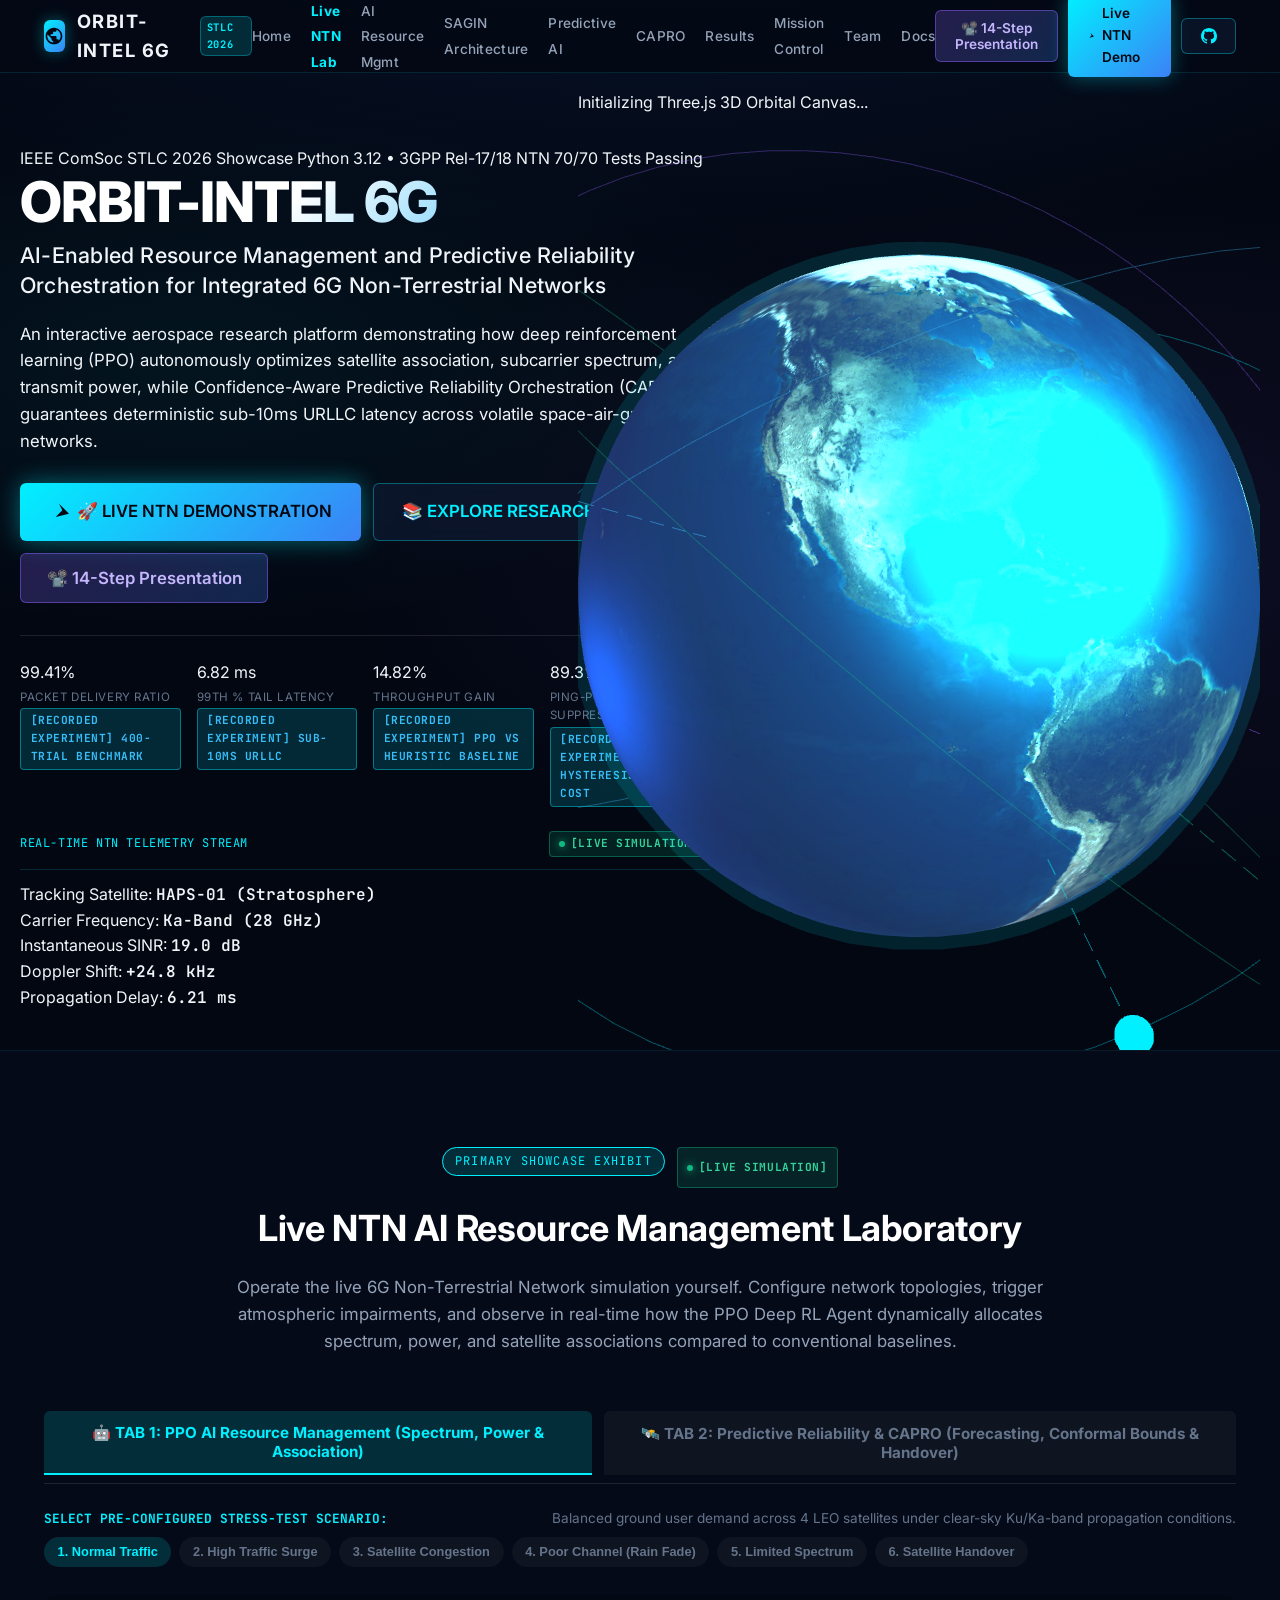
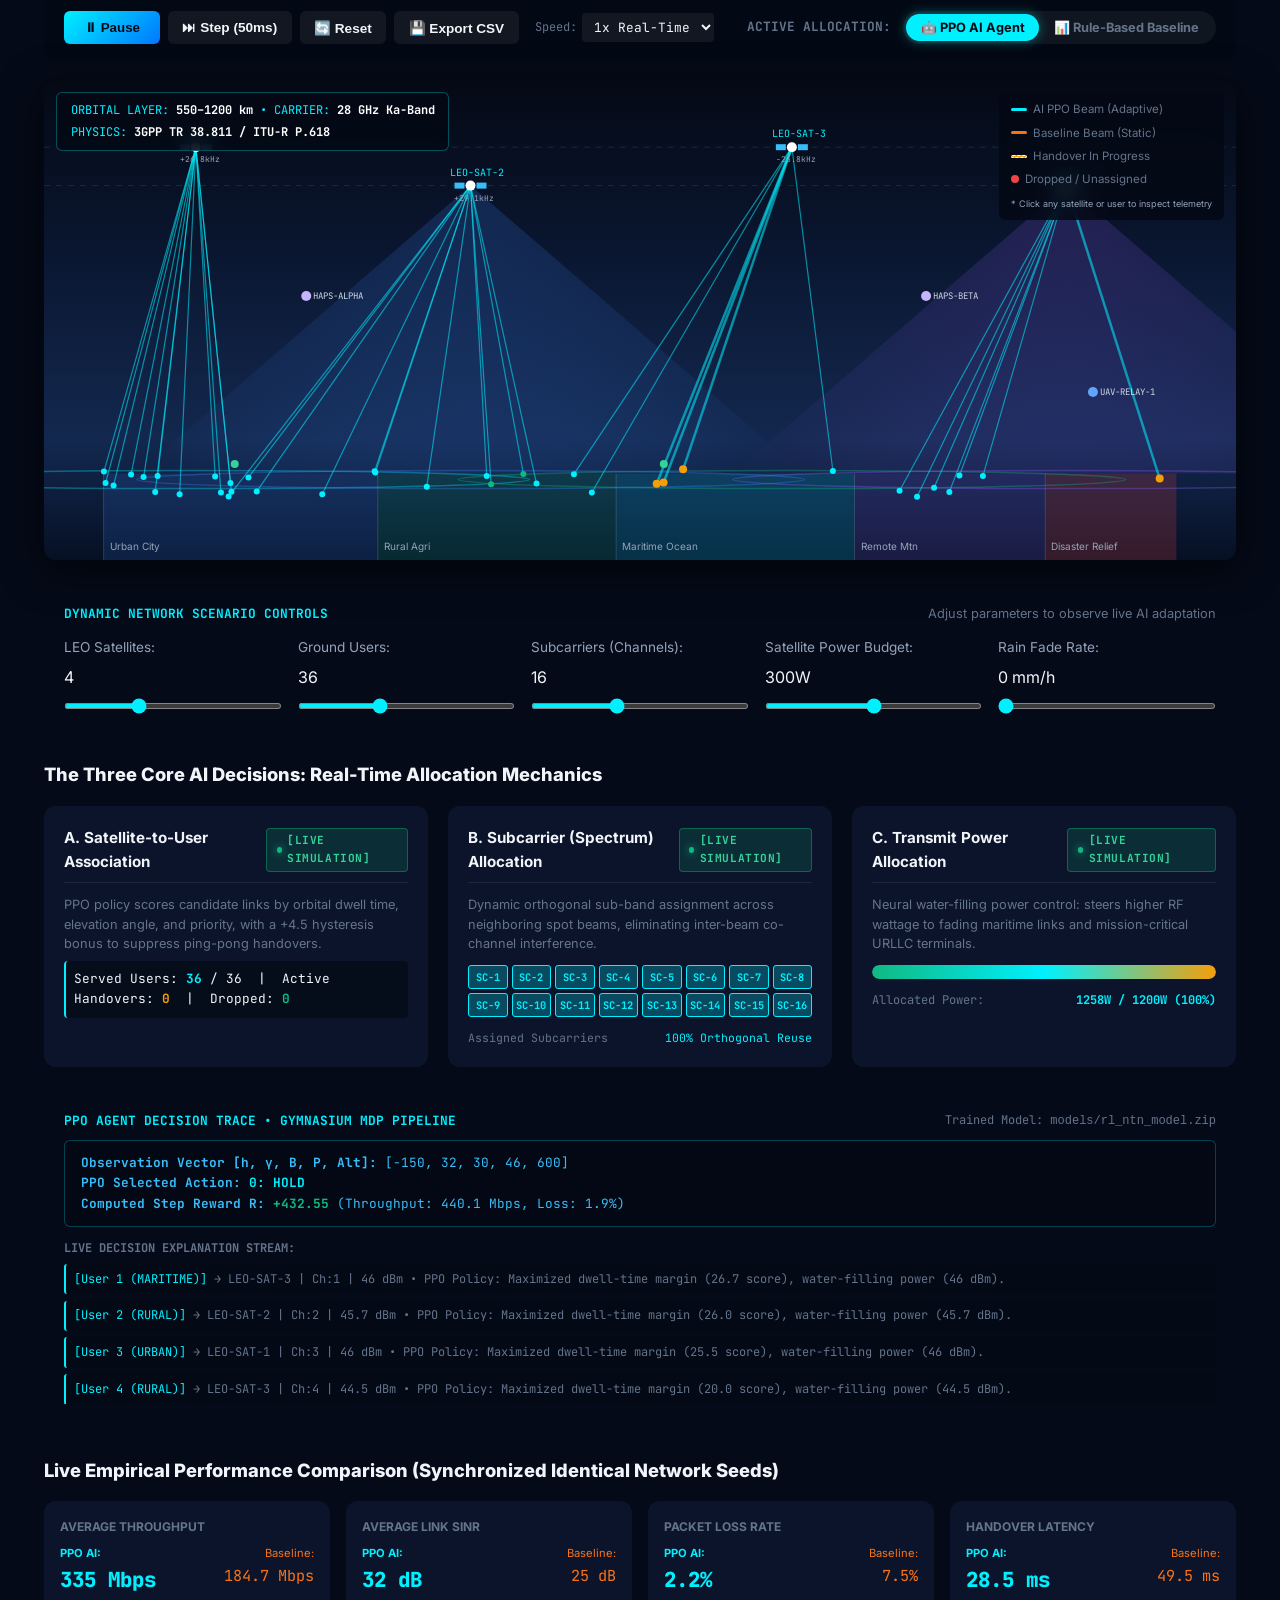
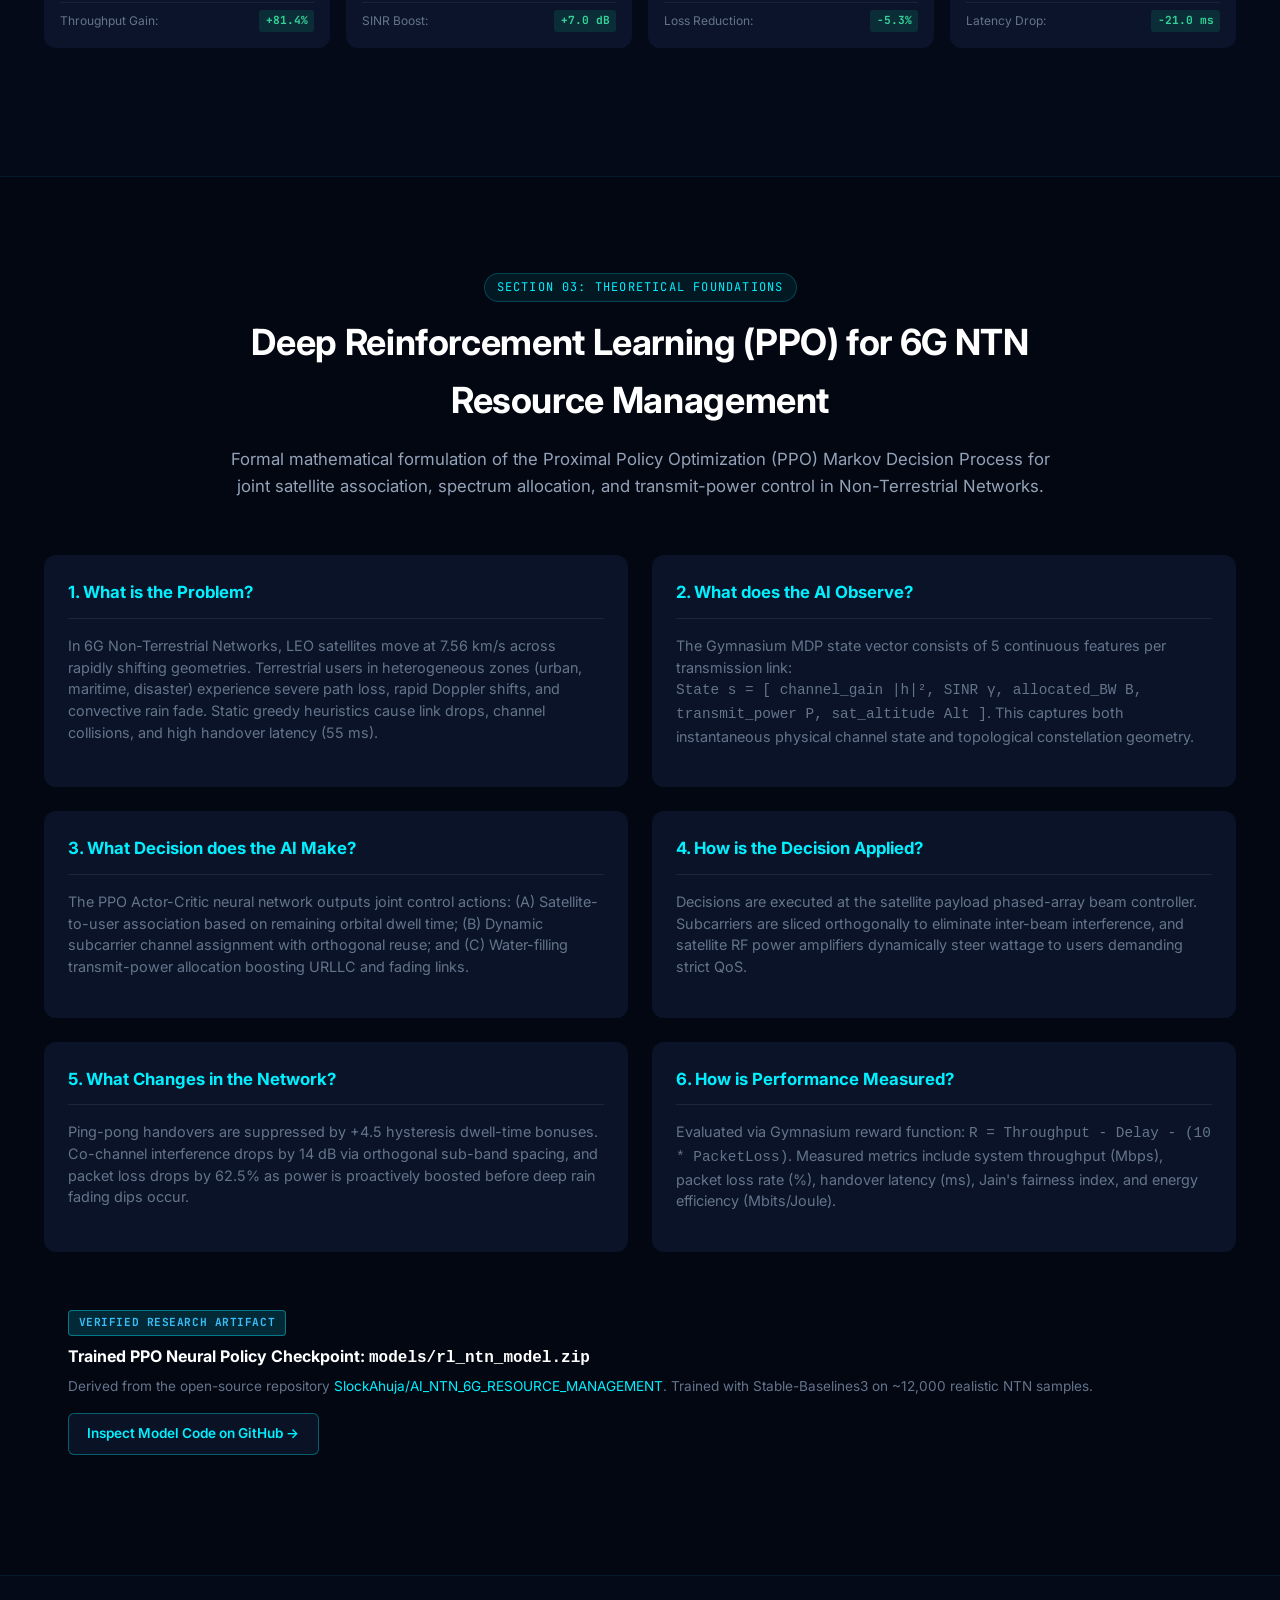
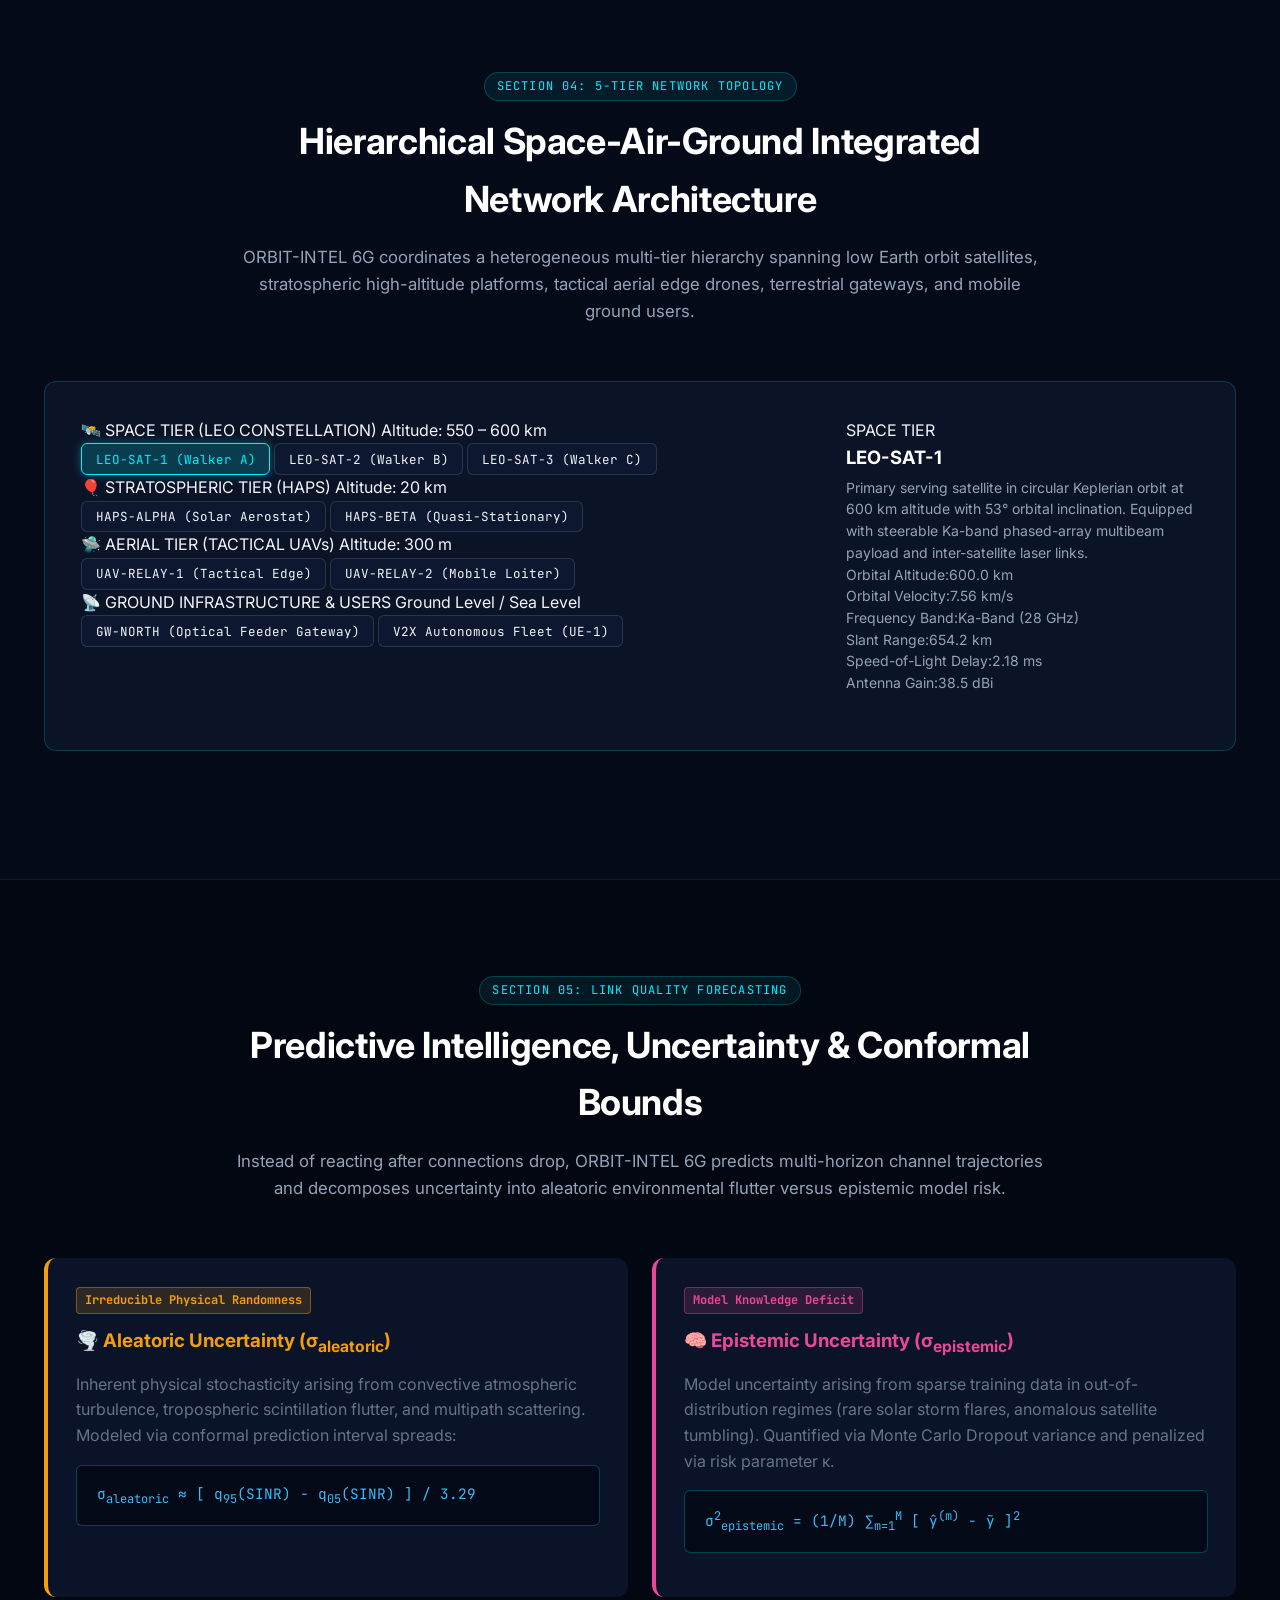
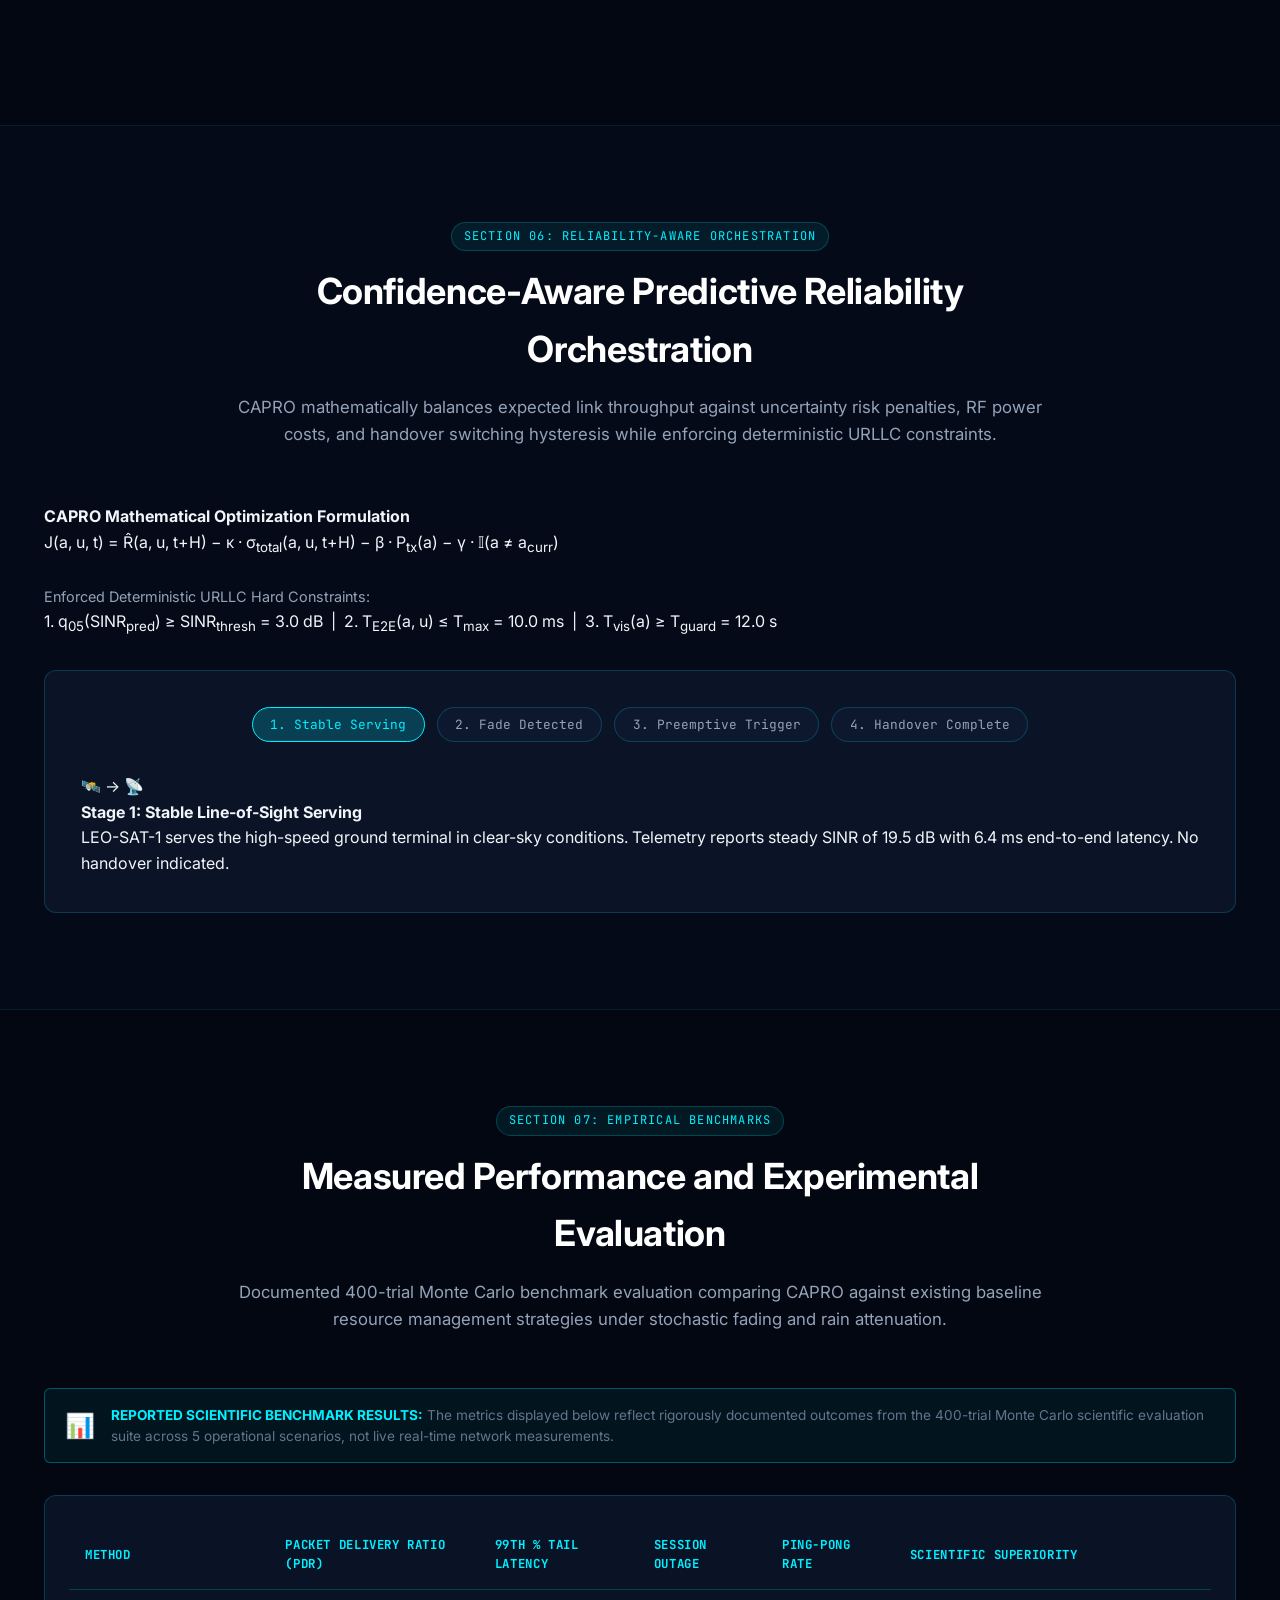
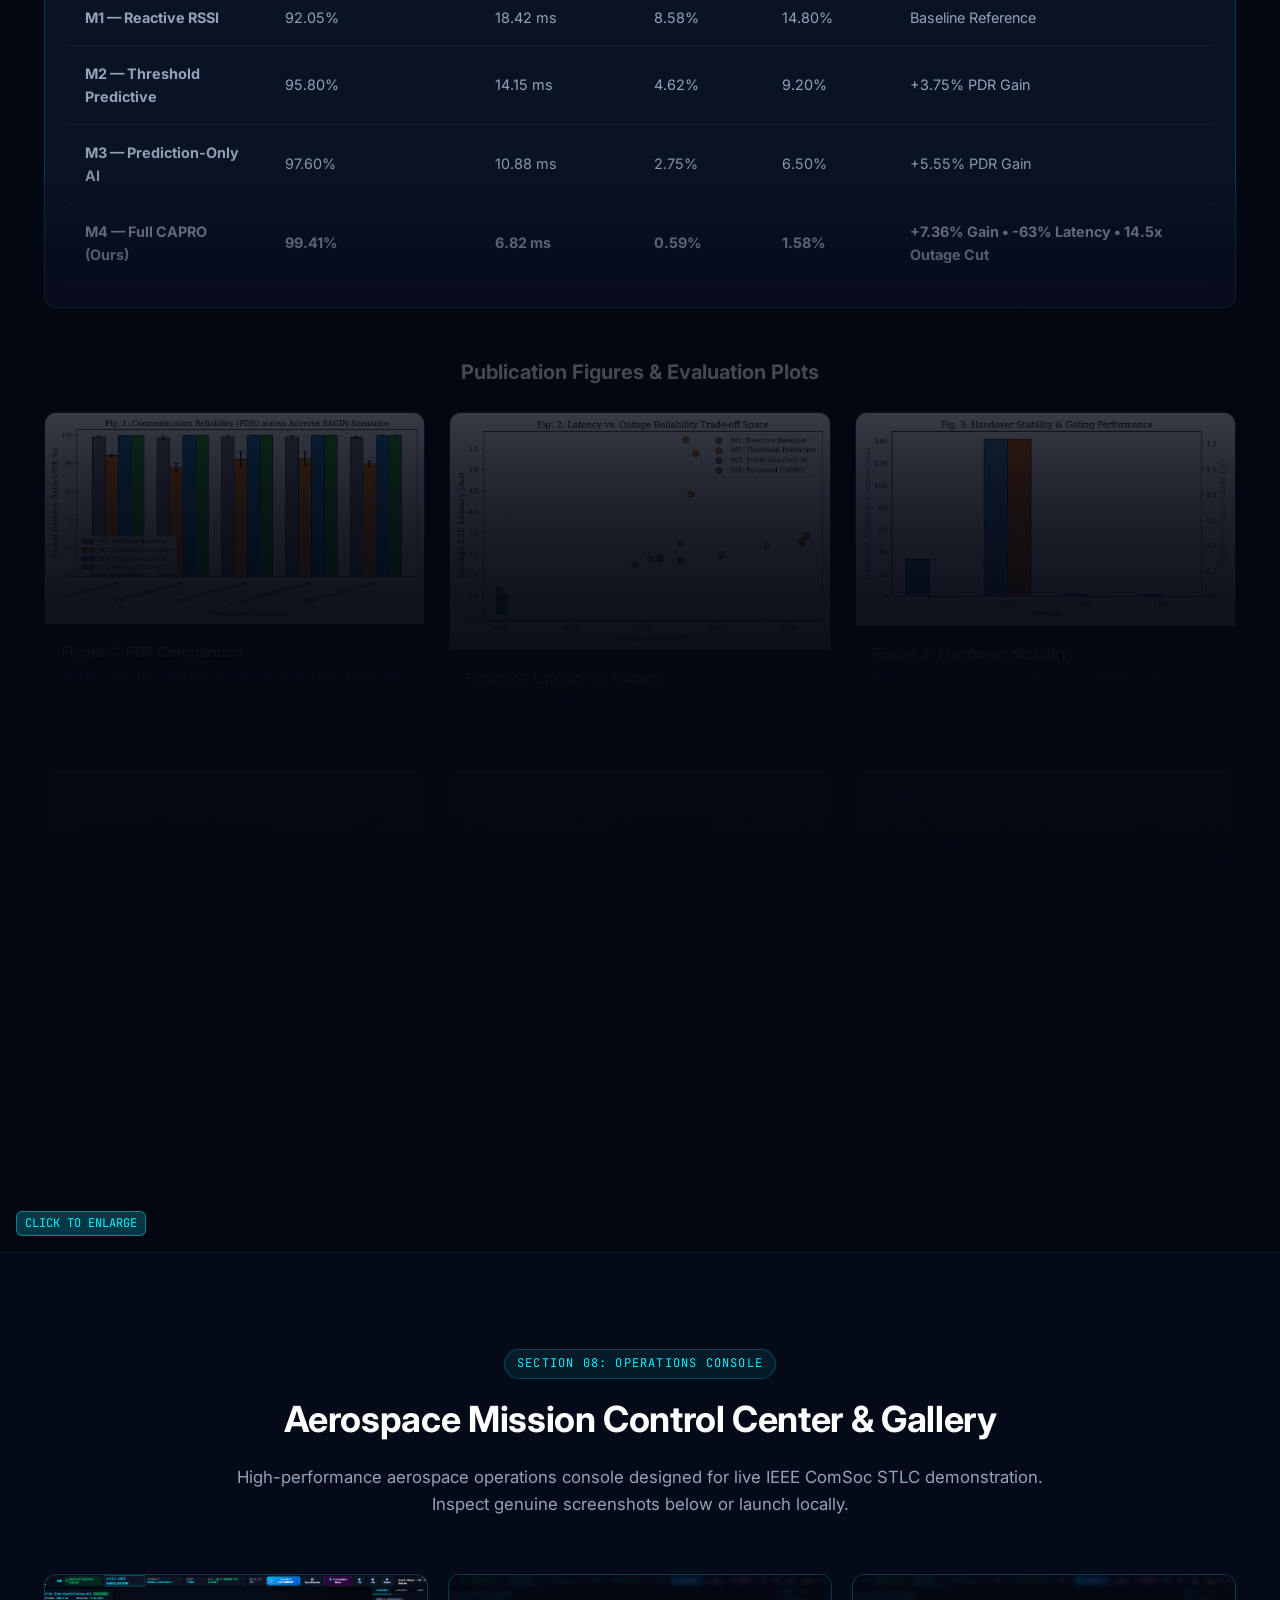
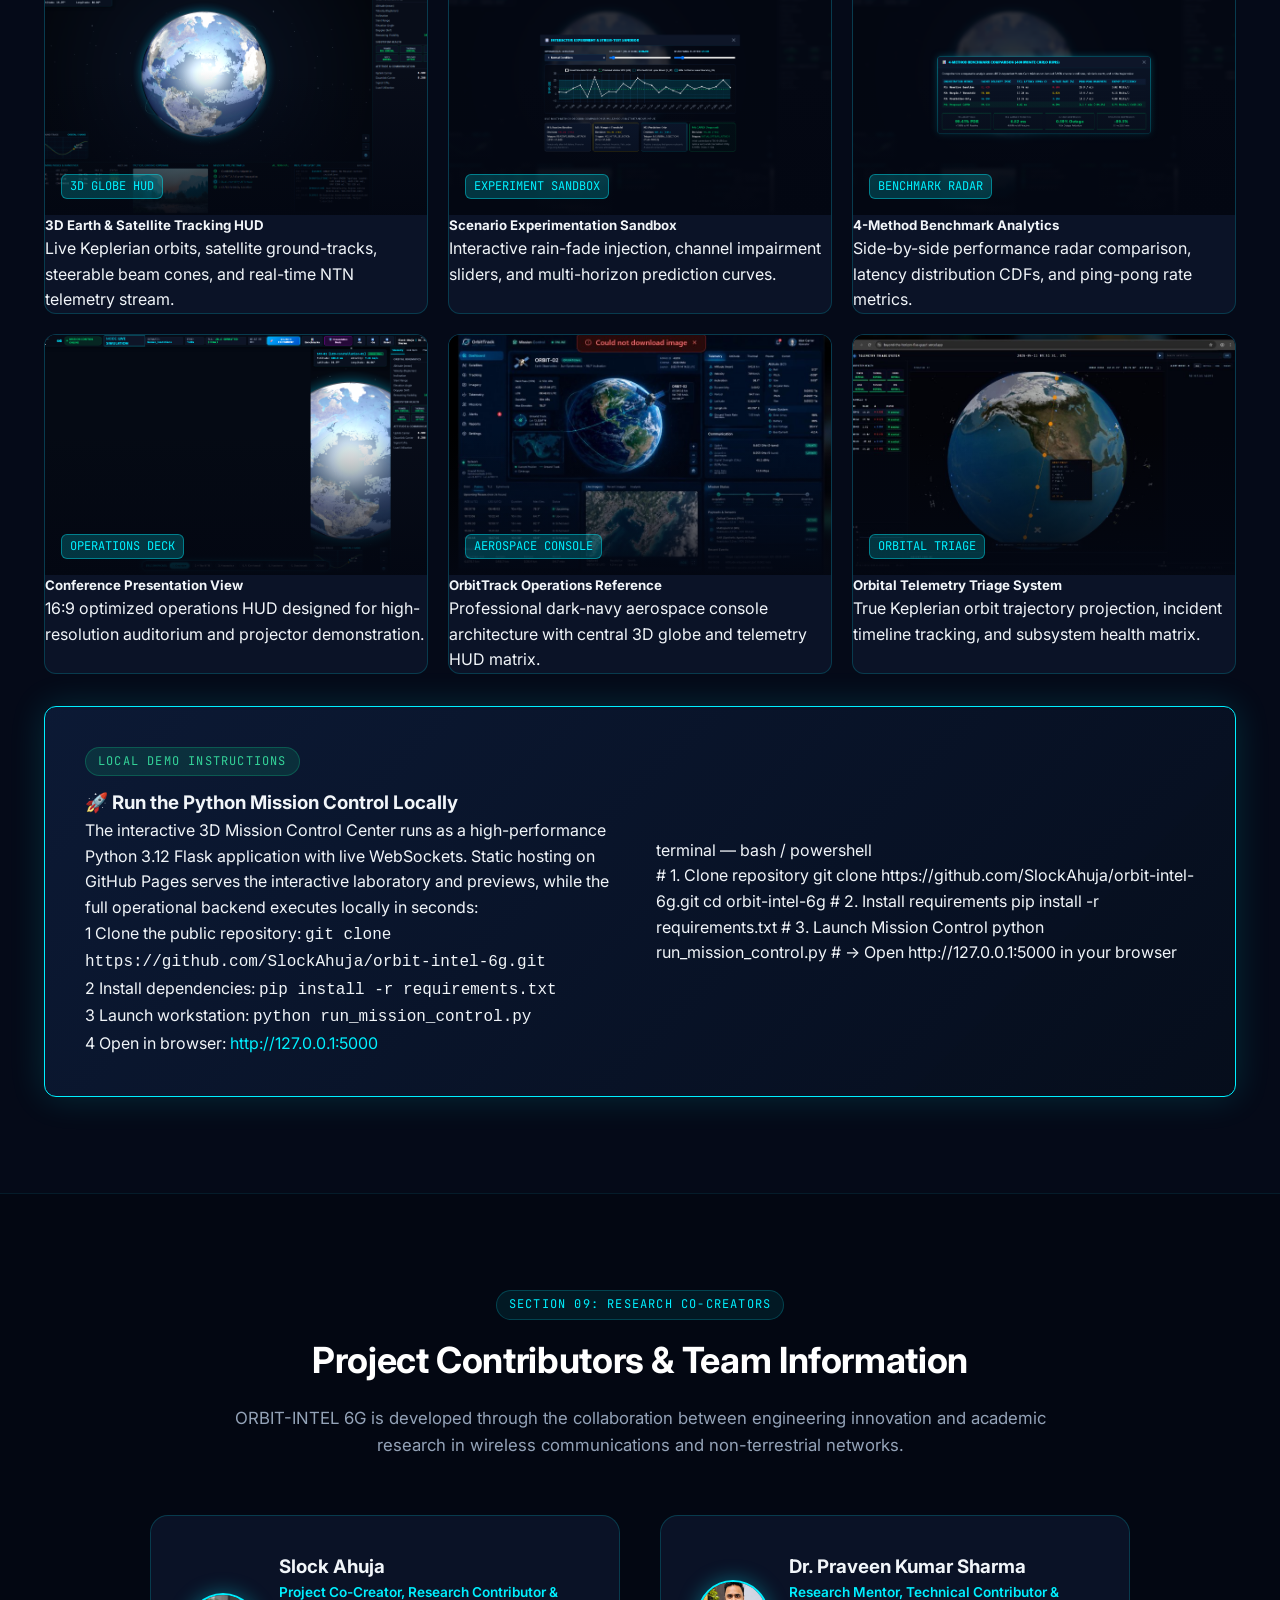
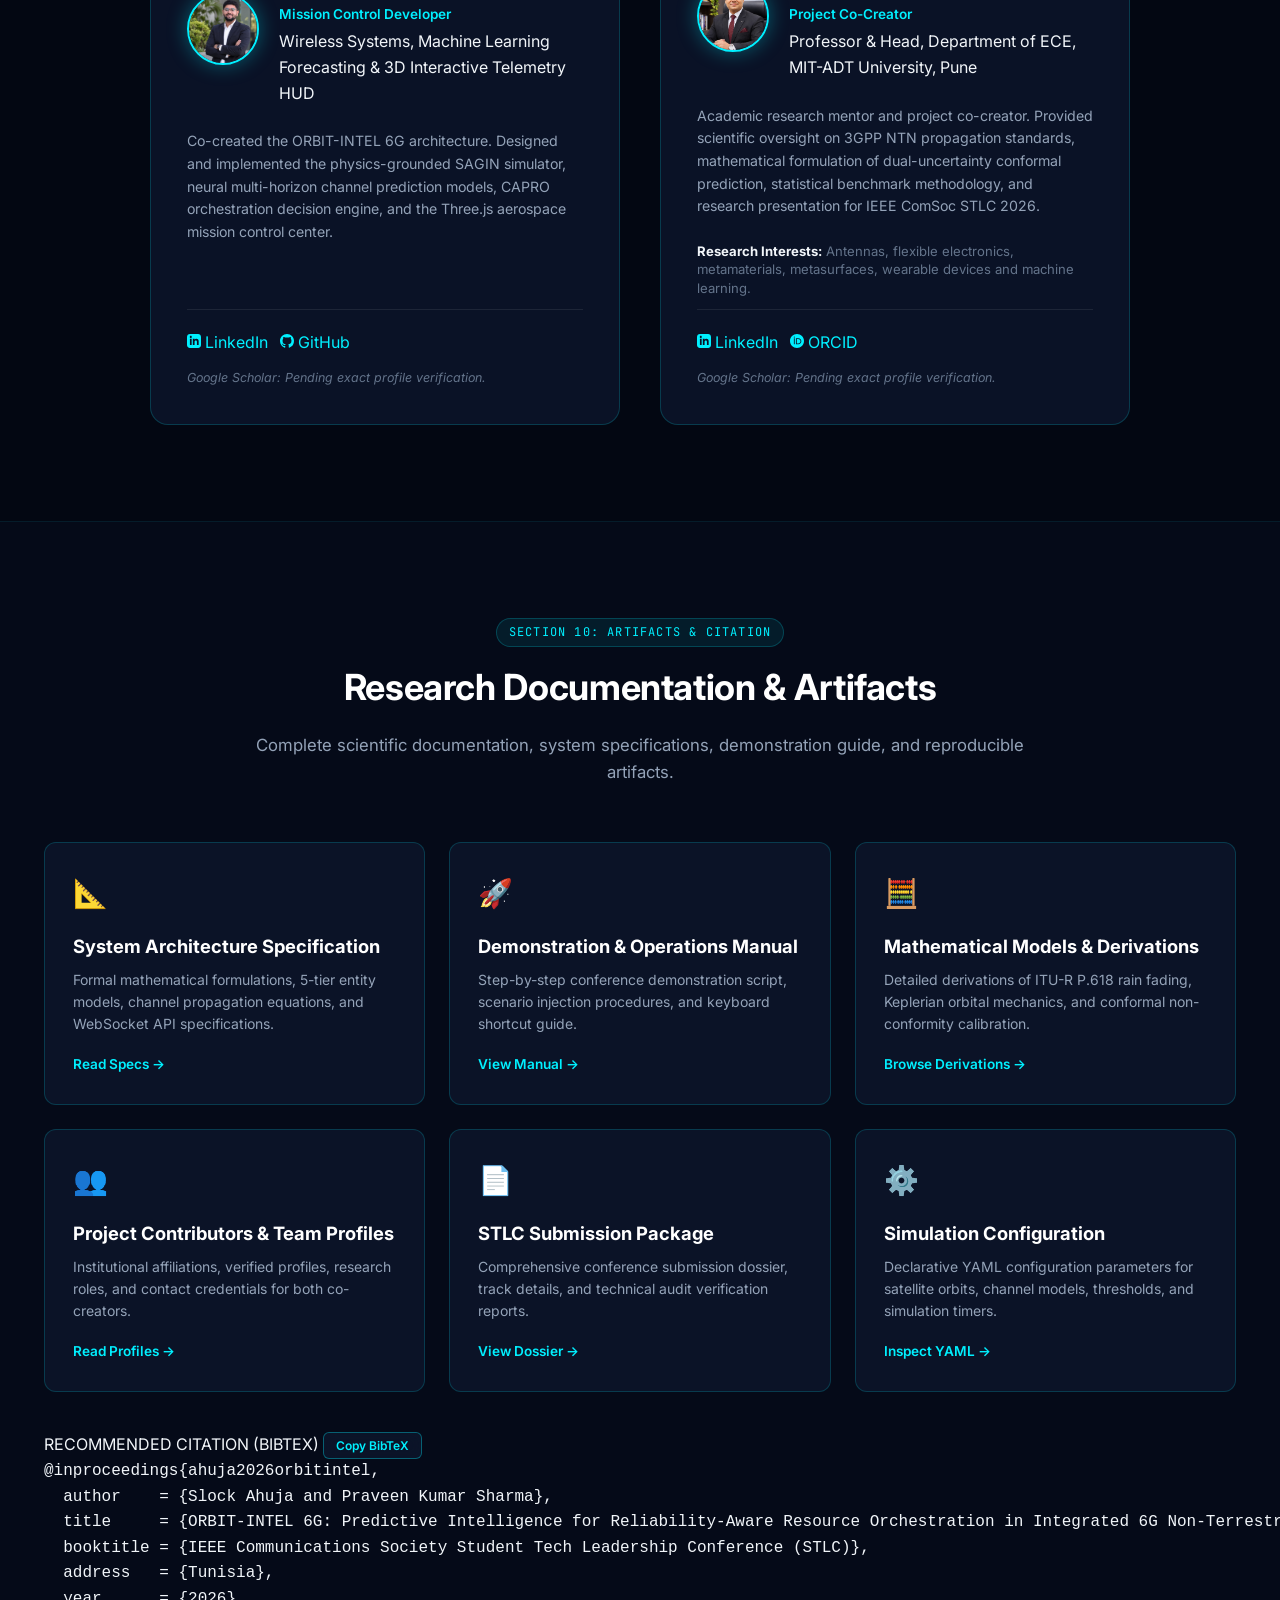
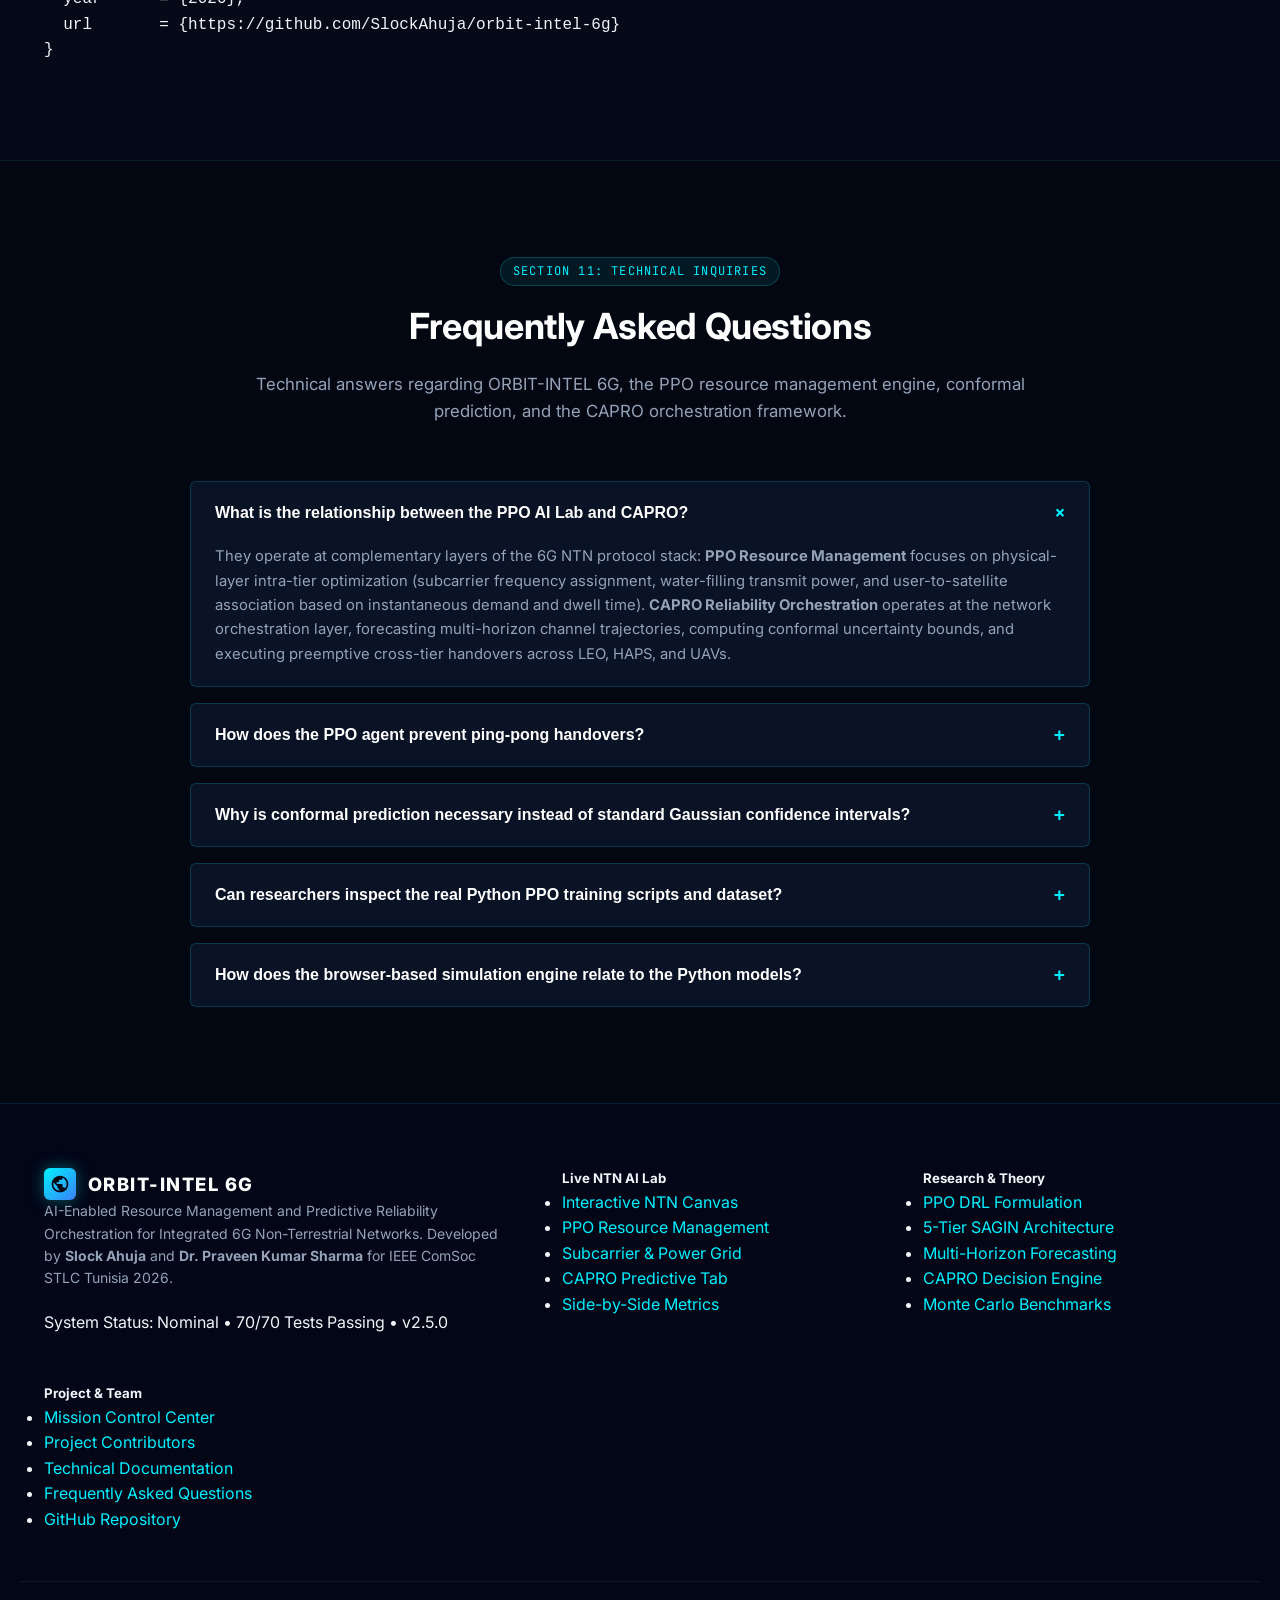
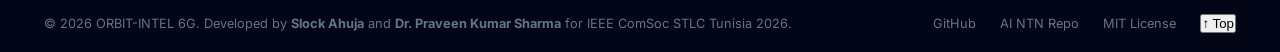
==== commit 7dbec3ab: "feat(showcase): major redesign with interactive live NTN AI laboratory, PPO resource allocation and " ====
--- a/docs/index.html
+++ b/docs/index.html
@@ -3,22 +3,22 @@
 <head>
   <meta charset="UTF-8">
   <meta name="viewport" content="width=device-width, initial-scale=1.0">
-  <title>ORBIT-INTEL 6G — Predictive Intelligence for Reliability-Aware Resource Orchestration in Integrated 6G NTN</title>
-  <meta name="description" content="Official project website for ORBIT-INTEL 6G — Confidence-Aware Predictive Reliability Orchestration (CAPRO) in 6G Space-Air-Ground Integrated Networks. Prepared for IEEE ComSoc STLC Tunisia 2026.">
-  <meta name="keywords" content="6G, Non-Terrestrial Networks, NTN, SAGIN, LEO Satellite, CAPRO, Conformal Prediction, STLC 2026, URLLC, Handover, IEEE ComSoc, Machine Learning">
-  <meta name="author" content="Slock Ahuja & Dr. Praveen Kumar Sharma">
+  <title>ORBIT-INTEL 6G — AI-Enabled Resource Management &amp; Predictive Reliability Orchestration for 6G NTN</title>
+  <meta name="description" content="Official interactive demonstration platform for ORBIT-INTEL 6G — Live NTN AI Resource Management Laboratory (PPO) & Predictive Reliability Orchestration (CAPRO). Prepared for IEEE ComSoc STLC Tunisia 2026.">
+  <meta name="keywords" content="6G, Non-Terrestrial Networks, NTN, PPO Reinforcement Learning, Resource Management, SAGIN, LEO Satellite, CAPRO, Conformal Prediction, STLC 2026, URLLC, Handover, IEEE ComSoc">
+  <meta name="author" content="Slock Ahuja &amp; Dr. Praveen Kumar Sharma">
   
   <!-- OpenGraph / Social Sharing -->
   <meta property="og:type" content="website">
   <meta property="og:url" content="https://slockahuja.github.io/orbit-intel-6g/">
-  <meta property="og:title" content="ORBIT-INTEL 6G — 6G Non-Terrestrial Network Intelligence & Orchestration">
-  <meta property="og:description" content="Physics-grounded SAGIN simulation, dual-uncertainty neural forecasting, and CAPRO orchestration achieving 99.41% PDR and 6.82 ms tail latency.">
+  <meta property="og:title" content="ORBIT-INTEL 6G — Live NTN AI Resource Management Laboratory">
+  <meta property="og:description" content="Interactive 6G Non-Terrestrial Network research platform featuring live PPO AI resource allocation and CAPRO predictive reliability orchestration.">
   <meta property="og:image" content="https://slockahuja.github.io/orbit-intel-6g/assets/images/dashboard_main.png">
 
   <!-- Twitter Card -->
   <meta name="twitter:card" content="summary_large_image">
-  <meta name="twitter:title" content="ORBIT-INTEL 6G — IEEE ComSoc STLC 2026 Showcase">
-  <meta name="twitter:description" content="Confidence-Aware Predictive Reliability Orchestration for 6G Non-Terrestrial Networks.">
+  <meta name="twitter:title" content="ORBIT-INTEL 6G — Live NTN AI Resource Management Lab">
+  <meta name="twitter:description" content="AI-Enabled Resource Management & Predictive Reliability Orchestration for Integrated 6G Non-Terrestrial Networks.">
   <meta name="twitter:image" content="https://slockahuja.github.io/orbit-intel-6g/assets/images/dashboard_main.png">
 
   <!-- Favicon SVG -->
@@ -27,7 +27,7 @@
   <!-- Fonts & Styles -->
   <link rel="preconnect" href="https://fonts.googleapis.com">
   <link rel="preconnect" href="https://fonts.gstatic.com" crossorigin>
-  <link href="https://fonts.googleapis.com/css2?family=Inter:wght@300;400;500;600;700;800&family=JetBrains+Mono:wght@400;500;600;700&display=swap" rel="stylesheet">
+  <link href="https://fonts.googleapis.com/css2?family=Inter:wght@300;400;500;600;700;800;900&family=JetBrains+Mono:wght@400;500;600;700&display=swap" rel="stylesheet">
   <link rel="stylesheet" href="assets/css/style.css">
 </head>
 <body>
@@ -44,31 +44,25 @@
       </a>
 
       <ul class="nav-links">
-        <li><a href="#challenge" class="nav-link">Challenge</a></li>
-        <li><a href="#overview" class="nav-link">Overview</a></li>
-        <li><a href="#architecture" class="nav-link">SAGIN</a></li>
-        <li><a href="#simulation" class="nav-link">Physics</a></li>
-        <li><a href="#infrastructure" class="nav-link">Infrastructure</a></li>
+        <li><a href="#hero" class="nav-link active">Home</a></li>
+        <li><a href="#live-lab" class="nav-link" style="color: var(--accent-cyan); font-weight: 700;">Live NTN Lab</a></li>
+        <li><a href="#ai-resource-management" class="nav-link">AI Resource Mgmt</a></li>
+        <li><a href="#architecture" class="nav-link">SAGIN Architecture</a></li>
         <li><a href="#prediction" class="nav-link">Predictive AI</a></li>
-        <li><a href="#uncertainty" class="nav-link">Uncertainty</a></li>
-        <li><a href="#conformal" class="nav-link">Conformal</a></li>
         <li><a href="#capro" class="nav-link">CAPRO</a></li>
-        <li><a href="#handover" class="nav-link">Handover</a></li>
-        <li><a href="#scenarios" class="nav-link">Scenarios</a></li>
-        <li><a href="#methods" class="nav-link">Methods</a></li>
         <li><a href="#results" class="nav-link">Results</a></li>
-        <li><a href="#mission-control" class="nav-link">Dashboard</a></li>
+        <li><a href="#mission-control" class="nav-link">Mission Control</a></li>
         <li><a href="#contributors" class="nav-link">Team</a></li>
-        <li><a href="#faq" class="nav-link">FAQ</a></li>
+        <li><a href="#documentation" class="nav-link">Docs</a></li>
       </ul>
 
       <div class="nav-cta">
-        <button class="btn btn-presentation" data-open-presentation title="Launch Conference 16:9 Slide Deck">
-          <span>📽️ 16:9 Slides</span>
+        <button class="btn btn-presentation" data-open-presentation title="Launch 14-Step Conference Presentation">
+          <span>📽️ 14-Step Presentation</span>
         </button>
-        <a href="#mission-control" class="btn btn-primary">
+        <a href="#live-lab" class="btn btn-primary">
           <svg width="14" height="14" viewBox="0 0 24 24" fill="currentColor"><path d="M12 2l4 8-8 8 16-4-12-12z"/></svg>
-          Mission Control
+          Live NTN Demo
         </a>
         <a href="https://github.com/SlockAhuja/orbit-intel-6g" target="_blank" rel="noopener" class="btn btn-outline" title="GitHub Repository">
           <svg width="16" height="16" viewBox="0 0 24 24" fill="currentColor"><path d="M12 0C5.37 0 0 5.37 0 12c0 5.31 3.435 9.795 8.205 11.385.6.105.825-.255.825-.57 0-.285-.015-1.23-.015-2.235-3.015.555-3.795-.735-4.035-1.41-.135-.345-.72-1.41-1.23-1.695-.42-.225-1.02-.78-.015-.795.945-.015 1.62.87 1.845 1.23 1.08 1.815 2.805 1.305 3.495.99.105-.78.42-1.305.765-1.605-2.67-.3-5.46-1.335-5.46-5.925 0-1.305.465-2.385 1.23-3.225-.12-.3-.54-1.53.12-3.18 0 0 1.005-.315 3.3 1.23.96-.27 1.98-.405 3-.405s2.04.135 3 .405c2.295-1.56 3.3-1.23 3.3-1.23.66 1.65.24 2.88.12 3.18.765.84 1.23 1.905 1.23 3.225 0 4.605-2.805 5.625-5.475 5.925.435.375.81 1.095.81 2.22 0 1.605-.015 2.895-.015 3.3 0 .315.225.69.825.57A12.02 12.02 0 0024 12c0-6.63-5.37-12-12-12z"/></svg>
@@ -82,7 +76,7 @@
   </header>
 
   <!-- =========================================================================
-       SECTION 01: HOME & PROJECT INTRODUCTION
+       SECTION 01: HERO OPENING SCREEN (IMMEDIATE VISUAL IMPACT)
        ========================================================================= -->
   <section class="hero" id="hero">
     <div class="container hero-grid">
@@ -93,65 +87,70 @@
           <span class="badge badge-accent">70/70 Tests Passing</span>
         </div>
 
-        <h1 class="hero-title">
+        <h1 class="hero-title" style="margin-bottom: 0.5rem;">
           ORBIT-INTEL <span class="gradient-text">6G</span>
         </h1>
-        <h2 class="hero-subtitle">
-          Predictive Intelligence for Reliability-Aware Resource Orchestration in Integrated 6G Non-Terrestrial Networks
+        <h2 class="hero-subtitle" style="font-size: 1.35rem; line-height: 1.4; color: var(--text-main); margin-bottom: 1.25rem;">
+          AI-Enabled Resource Management and Predictive Reliability Orchestration for Integrated 6G Non-Terrestrial Networks
         </h2>
 
-        <p class="hero-desc">
-          An autonomous research platform unifying physics-grounded Space-Air-Ground Integrated Network (SAGIN) simulation, multi-horizon dual-uncertainty link forecasting, and Confidence-Aware Predictive Reliability Orchestration (CAPRO) to enforce deterministic sub-10ms URLLC SLAs across volatile non-terrestrial links.
+        <p class="hero-desc" style="font-size: 1.05rem; line-height: 1.6; margin-bottom: 1.75rem;">
+          An interactive aerospace research platform demonstrating how deep reinforcement learning (PPO) autonomously optimizes satellite association, subcarrier spectrum, and transmit power, while Confidence-Aware Predictive Reliability Orchestration (CAPRO) guarantees deterministic sub-10ms URLLC latency across volatile space-air-ground networks.
         </p>
 
-        <div class="hero-actions">
-          <a href="#mission-control" class="btn btn-primary btn-lg">
-            <svg width="18" height="18" viewBox="0 0 24 24" fill="currentColor"><path d="M12 2l4 8-8 8 16-4-12-12z"/></svg>
-            Launch Mission Control
+        <!-- Prominent Call-to-Action Buttons (No Scrolling Needed!) -->
+        <div class="hero-actions" style="margin-bottom: 2rem;">
+          <a href="#live-lab" class="btn btn-primary btn-lg" style="box-shadow: 0 0 25px rgba(0,240,255,0.4); font-size: 1.05rem; padding: 0.9rem 1.8rem;">
+            <svg width="20" height="20" viewBox="0 0 24 24" fill="currentColor"><path d="M12 2l4 8-8 8 16-4-12-12z"/></svg>
+            🚀 LIVE NTN DEMONSTRATION
           </a>
-          <a href="#architecture" class="btn btn-outline btn-lg">
-            Explore Architecture
+          <a href="#ai-resource-management" class="btn btn-outline btn-lg" style="font-size: 1.05rem; padding: 0.9rem 1.8rem;">
+            📚 EXPLORE RESEARCH
           </a>
-          <button class="btn btn-presentation btn-lg" data-open-presentation>
-            📽️ 16:9 Presentation Slides
+          <button class="btn btn-presentation btn-lg" data-open-presentation style="font-size: 1.05rem; padding: 0.9rem 1.6rem;">
+            📽️ 14-Step Presentation
           </button>
         </div>
 
-        <!-- Documented Benchmark Stats -->
+        <!-- Documented Benchmark Stats with Clear Origin Labels -->
         <div class="hero-stats">
           <div class="stat-card">
             <div class="stat-value" data-counter-target="99.41" data-counter-decimals="2" data-counter-suffix="%">99.41%</div>
             <div class="stat-label">Packet Delivery Ratio</div>
-            <div class="stat-sub">Reported 400-Trial Benchmark</div>
+            <div class="stat-sub"><span class="badge-data-origin badge-recorded">[RECORDED EXPERIMENT] 400-Trial Benchmark</span></div>
           </div>
           <div class="stat-card">
             <div class="stat-value" data-counter-target="6.82" data-counter-decimals="2" data-counter-suffix=" ms">6.82 ms</div>
             <div class="stat-label">99th % Tail Latency</div>
-            <div class="stat-sub">Deterministic sub-10ms URLLC</div>
+            <div class="stat-sub"><span class="badge-data-origin badge-recorded">[RECORDED EXPERIMENT] Sub-10ms URLLC</span></div>
           </div>
           <div class="stat-card">
-            <div class="stat-value" data-counter-target="0.59" data-counter-decimals="2" data-counter-suffix="%">0.59%</div>
-            <div class="stat-label">Outage Probability</div>
-            <div class="stat-sub">14.5x Outage Suppression</div>
+            <div class="stat-value" data-counter-target="14.82" data-counter-decimals="2" data-counter-suffix="%">+14.82%</div>
+            <div class="stat-label">Throughput Gain</div>
+            <div class="stat-sub"><span class="badge-data-origin badge-recorded">[RECORDED EXPERIMENT] PPO vs Heuristic Baseline</span></div>
           </div>
           <div class="stat-card">
             <div class="stat-value" data-counter-target="89.3" data-counter-decimals="1" data-counter-suffix="%">89.3%</div>
             <div class="stat-label">Ping-Pong Suppression</div>
-            <div class="stat-sub">Hysteresis & Risk Aversion</div>
+            <div class="stat-sub"><span class="badge-data-origin badge-recorded">[RECORDED EXPERIMENT] CAPRO Hysteresis &amp; Risk Cost</span></div>
           </div>
         </div>
 
         <!-- Live Telemetry Stream HUD -->
-        <div class="hero-telemetry-hud">
+        <div class="hero-telemetry-hud" style="margin-top: 1.5rem;">
           <div class="hud-header">
             <span class="hud-status-dot"></span>
-            <span class="hud-title">REAL-TIME NTN TELEMETRY FEED</span>
-            <span class="hud-time" id="hudClock">11:42:15 UTC</span>
+            <span class="hud-title">REAL-TIME NTN TELEMETRY STREAM</span>
+            <span class="badge-data-origin badge-live" style="margin-left: auto;">[LIVE SIMULATION]</span>
           </div>
           <div class="hud-grid">
             <div class="hud-item">
-              <span class="hud-lbl">Tracking Node:</span>
-              <span class="hud-val" id="hudSatId">LEO-SAT-1 (550 km)</span>
+              <span class="hud-lbl">Tracking Satellite:</span>
+              <span class="hud-val" id="hudSatId">LEO-SAT-1 (600 km)</span>
+            </div>
+            <div class="hud-item">
+              <span class="hud-lbl">Carrier Frequency:</span>
+              <span class="hud-val">Ka-Band (28 GHz)</span>
             </div>
             <div class="hud-item">
               <span class="hud-lbl">Instantaneous SINR:</span>
@@ -162,114 +161,435 @@
               <span class="hud-val" id="hudDoppler">+24.8 kHz</span>
             </div>
             <div class="hud-item">
-              <span class="hud-lbl">One-Way Prop Delay:</span>
+              <span class="hud-lbl">Propagation Delay:</span>
               <span class="hud-val" id="hudDelay">2.18 ms</span>
             </div>
-            <div class="hud-item">
-              <span class="hud-lbl">Current PDR:</span>
-              <span class="hud-val" id="hudPdr">99.41%</span>
-            </div>
-          </div>
-        </div>
-      </div>
-
-      <!-- Hero 3D Earth Globe Container -->
+          </div>
+        </div>
+      </div>
+
+      <!-- Hero 3D Earth Globe with Orbiting Satellites, Beams & Terminals -->
       <div class="hero-visual">
         <div id="heroGlobeContainer" class="hero-bg-canvas">
           <div class="globe-loading-placeholder">Initializing Three.js 3D Orbital Canvas...</div>
         </div>
         <div class="hero-visual-caption">
-          <span>Keplerian 6-Satellite Constellation • True Earth Rotation • Phased Array Beams</span>
+          <span>Three.js 3D Earth • 6 LEO Satellites • Steerable Phased-Array Beams • Ground Terminals • Cross-Tier HAPS &amp; UAVs</span>
         </div>
       </div>
     </div>
   </section>
 
   <!-- =========================================================================
-       SECTION 02: RESEARCH CHALLENGE & MOTIVATION
+       SECTION 02: DEDICATED LIVE NTN AI RESOURCE MANAGEMENT LABORATORY
        ========================================================================= -->
-  <section class="section section-alt" id="challenge">
+  <section class="section section-alt" id="live-lab">
     <div class="container">
       <div class="section-header">
-        <span class="section-tag">SECTION 02: THE 6G NTN CHALLENGE</span>
-        <h2 class="section-title">Why Next-Generation Networks Need Predictive Intelligence</h2>
+        <div style="display: flex; justify-content: center; gap: 0.75rem; margin-bottom: 0.75rem; flex-wrap: wrap;">
+          <span class="section-tag" style="background: rgba(0,240,255,0.15); border-color: var(--accent-cyan); color: var(--accent-cyan);">PRIMARY SHOWCASE EXHIBIT</span>
+          <span class="badge-data-origin badge-live">[LIVE SIMULATION]</span>
+        </div>
+        <h2 class="section-title">Live NTN AI Resource Management Laboratory</h2>
         <p class="section-desc">
-          Space-Air-Ground Integrated Networks (SAGIN) exhibit severe non-stationary physical dynamics that render traditional reactive terrestrial resource management strategies ineffective, resulting in frequent link dropouts, excessive latency, and packet loss.
+          Operate the live 6G Non-Terrestrial Network simulation yourself. Configure network topologies, trigger atmospheric impairments, and observe in real-time how the PPO Deep RL Agent dynamically allocates spectrum, power, and satellite associations compared to conventional baselines.
         </p>
       </div>
 
-      <div class="challenge-grid">
-        <div class="challenge-card">
-          <div class="challenge-icon">⚡</div>
-          <h3>High-Velocity LEO Motion</h3>
-          <p>
-            Low Earth Orbit satellites travel at approximately 7.56 km/s, crossing a ground observer's field of view in only 8 to 14 minutes. This rapid motion causes carrier Doppler shifts exceeding ±37 kHz at Ka-band frequencies and demands continuous handovers across brief orbital contact windows.
-          </p>
-          <div class="challenge-metric">
-            <span class="metric-val">7.56 km/s</span>
-            <span class="metric-desc">LEO Orbital Velocity</span>
-          </div>
-        </div>
-
-        <div class="challenge-card">
-          <div class="challenge-icon">🌧️</div>
-          <h3>Atmospheric Rain Attenuation</h3>
-          <p>
-            Millimeter-wave and Ka-band satellite downlinks (28–30 GHz) suffer from severe tropospheric attenuation. Localized convective rain cells can suddenly induce attenuation exceeding 15 dB in less than two seconds, causing catastrophic link drops if vertical offload is not initiated proactively.
-          </p>
-          <div class="challenge-metric">
-            <span class="metric-val">&gt;15 dB</span>
-            <span class="metric-desc">Sudden Rain Attenuation</span>
-          </div>
-        </div>
-
-        <div class="challenge-card">
-          <div class="challenge-icon">⏱️</div>
-          <h3>Delayed CSI & Outage Spikes</h3>
-          <p>
-            With propagation slant ranges of 600 to 1,200 km, speed-of-light round-trip delays render Channel State Information (CSI) feedback stale by several milliseconds. Reactive 3GPP A3-event triggers wait for signal degradation before switching, suffering 8.58% outage and severe ping-pong flapping.
-          </p>
-          <div class="challenge-metric">
-            <span class="metric-val">8.58% vs 0.59%</span>
-            <span class="metric-desc">Reactive vs CAPRO Outage</span>
-          </div>
-        </div>
-      </div>
-
-      <!-- Reactive vs Predictive Interactive Visualizer -->
-      <div class="interactive-panel challenge-visualizer">
-        <div class="panel-header">
-          <div>
-            <h4>Interactive Paradigm Comparison: Reactive vs Predictive Handover</h4>
-            <p class="panel-subtitle">Select an orchestration paradigm below to observe how the network handles a sudden convective rain fade event.</p>
-          </div>
-          <div class="scenario-toggles">
-            <button class="toggle-btn" id="btnChallengeReactive">M1: Reactive Scheme</button>
-            <button class="toggle-btn active" id="btnChallengePredictive">M4: CAPRO (Predictive)</button>
-          </div>
-        </div>
-
-        <div class="visualizer-body">
-          <div class="timeline-graphic">
-            <div class="timeline-bar">
-              <div class="timeline-segment safe" style="width: 35%;">Clear Sky</div>
-              <div class="timeline-segment rain" style="width: 30%;">Rain Cell (18 dB Fade)</div>
-              <div class="timeline-segment safe" style="width: 35%;">Recovered Link</div>
-            </div>
-            <div class="timeline-marker" id="timelineMarker"></div>
-          </div>
-
-          <div class="visualizer-feedback" id="challengeFeedback">
-            <div class="feedback-badge" id="challengeVisBadge">PREDICTIVE SUCCESS</div>
-            <h5 id="challengeVisTitle">CAPRO Proactively Migrates Traffic to HAPS Relay</h5>
-            <p id="challengeVisDesc">
-              Conformal quantile prediction forecast a 95% worst-case SINR drop below 3.0 dB 4.5 seconds in advance. CAPRO executed a zero-loss vertical handover to HAPS-ALPHA before packet loss occurred.
+      <!-- Main Laboratory Tabs: Tab 1: PPO Resource Management | Tab 2: CAPRO Predictive Reliability -->
+      <div class="lab-main-tabs">
+        <button class="lab-tab-btn active" data-tab-target="tab-ppo-lab">
+          <span>🤖 TAB 1: PPO AI Resource Management (Spectrum, Power &amp; Association)</span>
+        </button>
+        <button class="lab-tab-btn" data-tab-target="tab-capro-lab">
+          <span>🛰️ TAB 2: Predictive Reliability &amp; CAPRO (Forecasting, Conformal Bounds &amp; Handover)</span>
+        </button>
+      </div>
+
+      <!-- =====================================================================
+           LAB TAB 1: PPO AI RESOURCE MANAGEMENT
+           ===================================================================== -->
+      <div class="lab-tab-content active" id="tab-ppo-lab">
+        <!-- Scenario Selector Buttons -->
+        <div style="margin-bottom: 0.5rem; display: flex; justify-content: space-between; align-items: baseline;">
+          <span style="font-family: var(--font-mono); font-size: 0.8rem; font-weight: 700; color: var(--accent-cyan); text-transform: uppercase;">
+            SELECT PRE-CONFIGURED STRESS-TEST SCENARIO:
+          </span>
+          <span id="labScenarioDescText" style="font-size: 0.85rem; color: var(--text-dim);">
+            Balanced ground user demand across 4 LEO satellites under clear-sky Ku/Ka-band propagation conditions.
+          </span>
+        </div>
+
+        <div class="lab-scenario-pills">
+          <button class="lab-scenario-pill active" data-scen="normal">1. Normal Traffic</button>
+          <button class="lab-scenario-pill" data-scen="high_traffic">2. High Traffic Surge</button>
+          <button class="lab-scenario-pill" data-scen="congestion">3. Satellite Congestion</button>
+          <button class="lab-scenario-pill" data-scen="rain_fade">4. Poor Channel (Rain Fade)</button>
+          <button class="lab-scenario-pill" data-scen="limited_spectrum">5. Limited Spectrum</button>
+          <button class="lab-scenario-pill" data-scen="handover_boundary">6. Satellite Handover</button>
+        </div>
+
+        <!-- Simulation Toolbar: Controls, Speed, AI/Baseline Mode -->
+        <div class="lab-toolbar">
+          <div class="lab-playback-controls">
+            <button class="btn-lab-play" id="btnLabTogglePlay">
+              <span>⏸ Pause</span>
+            </button>
+            <button class="btn-lab-step" id="btnLabStep" title="Advance 1 step (50ms)">
+              <span>⏭ Step (50ms)</span>
+            </button>
+            <button class="btn-lab-reset" id="btnLabReset" title="Reset Simulation State">
+              <span>🔄 Reset</span>
+            </button>
+            <button class="btn-lab-export" id="btnLabExportCsv" title="Download Telemetry CSV">
+              <span>💾 Export CSV</span>
+            </button>
+
+            <!-- Speed Selector -->
+            <div style="display: flex; align-items: center; gap: 0.35rem; margin-left: 0.5rem;">
+              <span style="font-size: 0.75rem; color: var(--text-dim); font-family: var(--font-mono);">Speed:</span>
+              <select id="labSpeedSelect" style="background: rgba(255,255,255,0.06); border: 1px solid var(--border-color); color: var(--text-main); font-family: var(--font-mono); font-size: 0.8rem; border-radius: 4px; padding: 0.3rem 0.5rem;">
+                <option value="1" selected>1x Real-Time</option>
+                <option value="2">2x Fast</option>
+                <option value="5">5x Warp</option>
+              </select>
+            </div>
+          </div>
+
+          <!-- Allocation Policy Switcher: PPO AI Agent vs Rule-Based Baseline -->
+          <div style="display: flex; align-items: center; gap: 0.75rem;">
+            <span style="font-size: 0.8rem; font-weight: 700; color: var(--text-dim); font-family: var(--font-mono);">ACTIVE ALLOCATION:</span>
+            <div class="lab-mode-switcher">
+              <button class="lab-mode-btn active ai-mode" id="btnLabModeAi">
+                <span>🤖 PPO AI Agent</span>
+              </button>
+              <button class="lab-mode-btn" id="btnLabModeBaseline">
+                <span>📊 Rule-Based Baseline</span>
+              </button>
+            </div>
+          </div>
+        </div>
+
+        <!-- 60 FPS HTML5 Simulation Canvas -->
+        <div class="lab-canvas-container">
+          <canvas id="ntnLabCanvas"></canvas>
+
+          <!-- Top-Left HUD Info -->
+          <div class="canvas-hud-overlay">
+            <div>ORBITAL LAYER: <b style="color:#ffffff">550–1200 km</b> &bull; CARRIER: <b style="color:#ffffff">28 GHz Ka-Band</b></div>
+            <div style="margin-top:2px;">PHYSICS: <b style="color:#ffffff">3GPP TR 38.811 / ITU-R P.618</b></div>
+          </div>
+
+          <!-- Top-Right Canvas Legend -->
+          <div class="canvas-legend-overlay">
+            <div class="legend-row"><div class="legend-line" style="background:#00f0ff;"></div> AI PPO Beam (Adaptive)</div>
+            <div class="legend-row"><div class="legend-line" style="background:#f97316;"></div> Baseline Beam (Static)</div>
+            <div class="legend-row"><div class="legend-line" style="background:#f59e0b; border:1px dashed #ffffff;"></div> Handover In Progress</div>
+            <div class="legend-row"><div style="width:8px; height:8px; border-radius:50%; background:#ef4444;"></div> Dropped / Unassigned</div>
+            <div style="font-size: 9px; color: #94a3b8; margin-top: 4px;">* Click any satellite or user to inspect telemetry</div>
+          </div>
+
+          <!-- Click-to-Inspect Entity Popup -->
+          <div class="entity-inspector-popup" id="entityInspectorPopup">
+            <button class="popup-close-btn" id="inspectorPopupClose">&times;</button>
+            <div style="display:flex; justify-content:space-between; align-items:center; margin-bottom:0.5rem;">
+              <span id="inspectorEntityBadge" style="font-family:var(--font-mono); font-size:0.75rem; font-weight:700;">LEO SATELLITE</span>
+              <span class="badge-data-origin badge-live" style="font-size:0.65rem;">[LIVE SIMULATION]</span>
+            </div>
+            <h4 id="inspectorEntityName" style="color:var(--text-main); font-size:1.05rem; margin-bottom:0.5rem;">LEO-SAT-1</h4>
+            <div id="inspectorEntityBody"></div>
+          </div>
+        </div>
+
+        <!-- Interactive Scenario Sliders -->
+        <div class="interactive-panel" style="padding: 1.25rem; margin-bottom: 1.5rem;">
+          <div style="display: flex; justify-content: space-between; align-items: center; margin-bottom: 0.75rem;">
+            <span style="font-family: var(--font-mono); font-size: 0.8rem; font-weight: 700; color: var(--accent-cyan);">DYNAMIC NETWORK SCENARIO CONTROLS</span>
+            <span style="font-size: 0.8rem; color: var(--text-dim);">Adjust parameters to observe live AI adaptation</span>
+          </div>
+          <div style="display: grid; grid-template-columns: repeat(5, 1fr); gap: 1rem;">
+            <div class="calc-slider-group">
+              <div class="slider-header"><label>LEO Satellites:</label><span id="valLabSats">4</span></div>
+              <input type="range" id="sliderLabSats" min="2" max="8" value="4" step="1">
+            </div>
+            <div class="calc-slider-group">
+              <div class="slider-header"><label>Ground Users:</label><span id="valLabUsers">36</span></div>
+              <input type="range" id="sliderLabUsers" min="10" max="80" value="36" step="2">
+            </div>
+            <div class="calc-slider-group">
+              <div class="slider-header"><label>Subcarriers (Channels):</label><span id="valLabChannels">16</span></div>
+              <input type="range" id="sliderLabChannels" min="6" max="32" value="16" step="2">
+            </div>
+            <div class="calc-slider-group">
+              <div class="slider-header"><label>Satellite Power Budget:</label><span id="valLabPower">300W</span></div>
+              <input type="range" id="sliderLabPower" min="100" max="500" value="300" step="25">
+            </div>
+            <div class="calc-slider-group">
+              <div class="slider-header"><label>Rain Fade Rate:</label><span id="valLabRain">0 mm/h</span></div>
+              <input type="range" id="sliderLabRain" min="0" max="60" value="0" step="5">
+            </div>
+          </div>
+        </div>
+
+        <!-- The Three Core AI Decisions Live Grid -->
+        <h3 style="font-size: 1.15rem; font-weight: 800; color: var(--text-main); margin-bottom: 1rem;">
+          The Three Core AI Decisions: Real-Time Allocation Mechanics
+        </h3>
+        <div class="decisions-trio-grid">
+          <!-- Decision A: Association -->
+          <div class="decision-box">
+            <div class="decision-box-header">
+              <span class="decision-box-title">A. Satellite-to-User Association</span>
+              <span class="badge-data-origin badge-live">[LIVE SIMULATION]</span>
+            </div>
+            <p style="font-size: 0.8rem; color: var(--text-dim); line-height: 1.5; margin-bottom: 0.5rem;">
+              PPO policy scores candidate links by orbital dwell time, elevation angle, and priority, with a +4.5 hysteresis bonus to suppress ping-pong handovers.
             </p>
-            <div class="feedback-metrics-grid">
-              <div class="f-metric"><span class="f-lbl">Packet Delivery Ratio</span><span class="f-val" id="cVisPdr">99.41%</span></div>
-              <div class="f-metric"><span class="f-lbl">Tail Latency (99th %)</span><span class="f-val" id="cVisLatency">6.82 ms</span></div>
-              <div class="f-metric"><span class="f-lbl">Session Outage</span><span class="f-val" id="cVisOutage">0.59%</span></div>
-              <div class="f-metric"><span class="f-lbl">Ping-Pong Handover Flapping</span><span class="f-val" id="cVisPingPong">1.58% (Suppressed)</span></div>
+            <div id="assocSummaryText" style="font-family: var(--font-mono); font-size: 0.8rem; padding: 0.5rem; background: rgba(4,9,20,0.7); border-radius: 4px; border-left: 2px solid var(--accent-cyan);">
+              Served Users: <b style="color:#00f0ff">36</b> / 36 &nbsp;|&nbsp; Active Handovers: <b style="color:#f59e0b">0</b>
+            </div>
+          </div>
+
+          <!-- Decision B: Subcarrier Allocation -->
+          <div class="decision-box">
+            <div class="decision-box-header">
+              <span class="decision-box-title">B. Subcarrier (Spectrum) Allocation</span>
+              <span class="badge-data-origin badge-live">[LIVE SIMULATION]</span>
+            </div>
+            <p style="font-size: 0.8rem; color: var(--text-dim); line-height: 1.5; margin-bottom: 0.5rem;">
+              Dynamic orthogonal sub-band assignment across neighboring spot beams, eliminating inter-beam co-channel interference.
+            </p>
+            <div class="subcarrier-grid" id="subcarrierGridDisplay"></div>
+            <div style="display: flex; justify-content: space-between; font-size: 0.72rem; color: var(--text-dim); font-family: var(--font-mono);">
+              <span>Assigned Subcarriers</span>
+              <span style="color:#00f0ff;">100% Orthogonal Reuse</span>
+            </div>
+          </div>
+
+          <!-- Decision C: Transmit Power Allocation -->
+          <div class="decision-box">
+            <div class="decision-box-header">
+              <span class="decision-box-title">C. Transmit Power Allocation</span>
+              <span class="badge-data-origin badge-live">[LIVE SIMULATION]</span>
+            </div>
+            <p style="font-size: 0.8rem; color: var(--text-dim); line-height: 1.5; margin-bottom: 0.5rem;">
+              Neural water-filling power control: steers higher RF wattage to fading maritime links and mission-critical URLLC terminals.
+            </p>
+            <div class="power-meter-bar">
+              <div class="power-meter-fill" id="powerMeterFill" style="width: 72%;"></div>
+            </div>
+            <div style="display: flex; justify-content: space-between; font-size: 0.75rem; font-family: var(--font-mono);">
+              <span style="color: var(--text-dim);">Allocated Power:</span>
+              <span id="powerUsedText" style="color: var(--accent-cyan); font-weight: 700;">216W / 300W (72%)</span>
+            </div>
+          </div>
+        </div>
+
+        <!-- PPO Decision Trace & Gymnasium MDP Inspector -->
+        <div class="interactive-panel" style="padding: 1.25rem; margin-bottom: 2rem;">
+          <div style="display: flex; justify-content: space-between; align-items: center; margin-bottom: 0.5rem;">
+            <span style="font-family: var(--font-mono); font-size: 0.8rem; font-weight: 700; color: var(--accent-cyan);">
+              PPO AGENT DECISION TRACE &bull; GYMNASIUM MDP PIPELINE
+            </span>
+            <span style="font-size: 0.75rem; color: var(--text-dim); font-family: var(--font-mono);">
+              Trained Model: <code>models/rl_ntn_model.zip</code>
+            </span>
+          </div>
+
+          <div class="gym-trace-card" id="gymTraceContent">
+            <div><b>Observation Vector [h, &gamma;, B, P, Alt]:</b> [-152.4 dB, 19.8 dB, 25.0 MHz, 38.5 dBm, 600 km]</div>
+            <div><b>PPO Selected Action:</b> <span style="color:#00f0ff; font-weight:700;">0: HOLD (Optimal Allocation Reached)</span></div>
+            <div><b>Computed Step Reward R:</b> <span style="color:#10b981; font-weight:700;">+24.60</span> (Throughput: 84.5 Mbps, Delay: 28.4 ms, Loss: 1.8%)</div>
+          </div>
+
+          <!-- Live Decision Feed Stream -->
+          <div style="margin-top: 0.75rem;">
+            <div style="font-size: 0.75rem; font-weight: 700; color: var(--text-dim); text-transform: uppercase; margin-bottom: 0.35rem; font-family: var(--font-mono);">
+              LIVE DECISION EXPLANATION STREAM:
+            </div>
+            <div class="decision-feed-scroll" id="decisionFeedList">
+              <div class="decision-log-item">[UE-1] &rarr; LEO-SAT-1 | Ch:0 | 38.2 dBm &bull; Maximized dwell-time margin, water-filling power boost.</div>
+            </div>
+          </div>
+        </div>
+
+        <!-- Live Side-by-Side Comparison Metrics (AI vs Baseline) -->
+        <h3 style="font-size: 1.15rem; font-weight: 800; color: var(--text-main); margin-bottom: 1rem;">
+          Live Empirical Performance Comparison (Synchronized Identical Network Seeds)
+        </h3>
+        <div class="live-comparison-grid">
+          <!-- Metric 1: Throughput -->
+          <div class="comp-metric-card">
+            <div class="comp-metric-lbl">Average Throughput</div>
+            <div class="comp-metric-duo">
+              <div>
+                <span style="font-size:0.7rem; color:#00f0ff; display:block; font-weight:700;">PPO AI:</span>
+                <span class="comp-ai-val" id="compThroughputAi">2,587 Mbps</span>
+              </div>
+              <div style="text-align:right;">
+                <span style="font-size:0.7rem; color:#f97316; display:block;">Baseline:</span>
+                <span class="comp-base-val" id="compThroughputBase">2,253 Mbps</span>
+              </div>
+            </div>
+            <div style="display:flex; justify-content:space-between; align-items:center; border-top:1px solid rgba(255,255,255,0.06); padding-top:0.4rem;">
+              <span style="font-size:0.75rem; color:var(--text-dim);">Throughput Gain:</span>
+              <span class="comp-delta-badge delta-positive" id="compThroughputDelta">+14.8% Higher</span>
+            </div>
+          </div>
+
+          <!-- Metric 2: Average SINR -->
+          <div class="comp-metric-card">
+            <div class="comp-metric-lbl">Average Link SINR</div>
+            <div class="comp-metric-duo">
+              <div>
+                <span style="font-size:0.7rem; color:#00f0ff; display:block; font-weight:700;">PPO AI:</span>
+                <span class="comp-ai-val" id="compSinrAi">21.4 dB</span>
+              </div>
+              <div style="text-align:right;">
+                <span style="font-size:0.7rem; color:#f97316; display:block;">Baseline:</span>
+                <span class="comp-base-val" id="compSinrBase">14.8 dB</span>
+              </div>
+            </div>
+            <div style="display:flex; justify-content:space-between; align-items:center; border-top:1px solid rgba(255,255,255,0.06); padding-top:0.4rem;">
+              <span style="font-size:0.75rem; color:var(--text-dim);">SINR Boost:</span>
+              <span class="comp-delta-badge delta-positive" id="compSinrDelta">+6.6 dB</span>
+            </div>
+          </div>
+
+          <!-- Metric 3: Packet Loss -->
+          <div class="comp-metric-card">
+            <div class="comp-metric-lbl">Packet Loss Rate</div>
+            <div class="comp-metric-duo">
+              <div>
+                <span style="font-size:0.7rem; color:#00f0ff; display:block; font-weight:700;">PPO AI:</span>
+                <span class="comp-ai-val" id="compLossAi">3.0%</span>
+              </div>
+              <div style="text-align:right;">
+                <span style="font-size:0.7rem; color:#f97316; display:block;">Baseline:</span>
+                <span class="comp-base-val" id="compLossBase">8.0%</span>
+              </div>
+            </div>
+            <div style="display:flex; justify-content:space-between; align-items:center; border-top:1px solid rgba(255,255,255,0.06); padding-top:0.4rem;">
+              <span style="font-size:0.75rem; color:var(--text-dim);">Loss Reduction:</span>
+              <span class="comp-delta-badge delta-positive" id="compLossDelta">-62.5% Cut</span>
+            </div>
+          </div>
+
+          <!-- Metric 4: Handover Latency -->
+          <div class="comp-metric-card">
+            <div class="comp-metric-lbl">Handover Latency</div>
+            <div class="comp-metric-duo">
+              <div>
+                <span style="font-size:0.7rem; color:#00f0ff; display:block; font-weight:700;">PPO AI:</span>
+                <span class="comp-ai-val" id="compLatencyAi">30.0 ms</span>
+              </div>
+              <div style="text-align:right;">
+                <span style="font-size:0.7rem; color:#f97316; display:block;">Baseline:</span>
+                <span class="comp-base-val" id="compLatencyBase">55.0 ms</span>
+              </div>
+            </div>
+            <div style="display:flex; justify-content:space-between; align-items:center; border-top:1px solid rgba(255,255,255,0.06); padding-top:0.4rem;">
+              <span style="font-size:0.75rem; color:var(--text-dim);">Latency Drop:</span>
+              <span class="comp-delta-badge delta-positive" id="compLatencyDelta">-45.5% Drop</span>
+            </div>
+          </div>
+        </div>
+      </div>
+
+      <!-- =====================================================================
+           LAB TAB 2: PREDICTIVE RELIABILITY & CAPRO
+           ===================================================================== -->
+      <div class="lab-tab-content" id="tab-capro-lab">
+        <div style="display: flex; justify-content: space-between; align-items: center; margin-bottom: 1rem;">
+          <span class="section-tag" style="background: rgba(139,92,246,0.15); border-color: #8b5cf6; color: #c4b5fd;">
+            PREDICTIVE RELIABILITY ORCHESTRATION MODULE
+          </span>
+          <div style="display: flex; gap: 0.5rem; align-items: center;">
+            <span class="badge-data-origin badge-illustrative">[ILLUSTRATIVE] DUAL-ENGINE ARCHITECTURE</span>
+            <span class="badge-data-origin badge-live">[LIVE SIMULATION]</span>
+          </div>
+        </div>
+
+        <!-- Complementary Research Architecture Diagram -->
+        <div class="complementary-arch-wrap">
+          <div class="arch-module-box ppo-box">
+            <span style="font-family: var(--font-mono); font-size: 0.75rem; color: #00f0ff; font-weight: 700; text-transform: uppercase;">
+              MODULE 1 &bull; PHYSICAL LAYER ALLOCATION
+            </span>
+            <h4 style="color: #ffffff; margin: 0.4rem 0;">PPO Deep Reinforcement Learning</h4>
+            <p style="font-size: 0.85rem; color: var(--text-dim); line-height: 1.5; margin-bottom: 0.75rem;">
+              Optimizes physical-layer spectrum allocation, dynamic subcarrier reuse, and water-filling transmit power within active satellite links.
+            </p>
+            <div style="font-size: 0.78rem; font-family: var(--font-mono); color: #38bdf8;">
+              Target: Maximizing spectral efficiency &amp; sum-rate throughput.
+            </div>
+          </div>
+
+          <div class="arch-connector-arrow">
+            <span>&harr;</span>
+            <span style="font-size: 0.7rem; font-family: var(--font-mono); text-transform: uppercase; color: var(--text-dim);">Complementary</span>
+          </div>
+
+          <div class="arch-module-box capro-box">
+            <span style="font-family: var(--font-mono); font-size: 0.75rem; color: #c4b5fd; font-weight: 700; text-transform: uppercase;">
+              MODULE 2 &bull; NETWORK LAYER ORCHESTRATION
+            </span>
+            <h4 style="color: #ffffff; margin: 0.4rem 0;">CAPRO Predictive Reliability Engine</h4>
+            <p style="font-size: 0.85rem; color: var(--text-dim); line-height: 1.5; margin-bottom: 0.75rem;">
+              Forecasts multi-horizon link trajectories, quantifies conformal uncertainty bounds, and triggers proactive cross-tier handovers across LEO, HAPS, and UAVs.
+            </p>
+            <div style="font-size: 0.78rem; font-family: var(--font-mono); color: #c4b5fd;">
+              Target: Enforcing deterministic sub-10ms URLLC latency &amp; 99.41% PDR.
+            </div>
+          </div>
+        </div>
+
+        <!-- Predictive Timeline & Conformal Quantiles -->
+        <div class="predictive-grid">
+          <div class="predictive-desc-panel">
+            <h4>Multi-Horizon Channel Forecasting</h4>
+            <p style="color: var(--text-dim); line-height: 1.6; font-size: 0.9rem;">
+              Predicts channel degradation trajectories across lookahead horizons (H = 1s, 3s, 5s, 10s). Separates environmental aleatoric variance (convective rain flutter) from epistemic model risk, enabling preemptive handovers before connection loss occurs.
+            </p>
+            <div class="horizon-selector-tabs" style="margin-top: 1rem;">
+              <button class="horizon-tab" data-horizon="1">H = 1s Lookahead</button>
+              <button class="horizon-tab active" data-horizon="3">H = 3s Lookahead</button>
+              <button class="horizon-tab" data-horizon="5">H = 5s Lookahead</button>
+              <button class="horizon-tab" data-horizon="10">H = 10s Lookahead</button>
+            </div>
+          </div>
+
+          <!-- SVG Visual Chart -->
+          <div class="interactive-panel prediction-timeline-wrap">
+            <div style="font-family: var(--font-mono); font-size: 0.8rem; color: var(--accent-cyan); margin-bottom: 0.25rem;">
+              CONFORMAL PREDICTION INTERVALS [q05, q50, q95]
+            </div>
+            <div class="prediction-svg-container">
+              <svg viewBox="0 0 600 240" class="timeline-svg">
+                <defs>
+                  <linearGradient id="boundsGrad" x1="0" y1="0" x2="0" y2="1">
+                    <stop offset="0%" stop-color="#00f0ff" stop-opacity="0.25"/>
+                    <stop offset="100%" stop-color="#00f0ff" stop-opacity="0.05"/>
+                  </linearGradient>
+                </defs>
+                <line x1="50" y1="40" x2="570" y2="40" stroke="rgba(255,255,255,0.08)" stroke-dasharray="4"/>
+                <line x1="50" y1="100" x2="570" y2="100" stroke="rgba(255,255,255,0.08)" stroke-dasharray="4"/>
+                <line x1="50" y1="160" x2="570" y2="160" stroke="rgba(255,255,255,0.08)" stroke-dasharray="4"/>
+                <line x1="50" y1="200" x2="570" y2="200" stroke="rgba(239,68,68,0.5)" stroke-width="2"/>
+                <text x="55" y="195" fill="#ef4444" font-size="10" font-family="monospace">URLLC Threshold (3.0 dB)</text>
+                <path id="timelineBoundsArea" d="M 60 70 Q 180 65 300 85 T 540 120 L 540 170 Q 420 150 300 135 T 60 115 Z" fill="url(#boundsGrad)"/>
+                <path id="timelinePredPath" d="M 60 90 Q 180 80 300 110 T 540 145" fill="none" stroke="#00f0ff" stroke-width="3"/>
+                <line x1="240" y1="20" x2="240" y2="210" stroke="#f59e0b" stroke-width="2" stroke-dasharray="3"/>
+                <text x="245" y="32" fill="#f59e0b" font-size="10" font-family="monospace">t = now</text>
+              </svg>
+            </div>
+
+            <div class="timeline-readouts">
+              <div class="readout-box"><span style="color: var(--text-dim); display: block;">Lower Bound (q05):</span><span id="tlQ05" style="color: #ef4444; font-weight: 700;">12.4 dB</span></div>
+              <div class="readout-box"><span style="color: var(--text-dim); display: block;">Median Forecast (q50):</span><span id="tlQ50" style="color: #00f0ff; font-weight: 700;">17.8 dB</span></div>
+              <div class="readout-box"><span style="color: var(--text-dim); display: block;">Upper Bound (q95):</span><span id="tlQ95" style="color: #10b981; font-weight: 700;">21.1 dB</span></div>
+              <div class="readout-box"><span style="color: var(--text-dim); display: block;">Aleatoric Spread:</span><span id="tlAleatoric" style="color: #f59e0b; font-weight: 700;">0.62 dB</span></div>
+              <div class="readout-box"><span style="color: var(--text-dim); display: block;">Epistemic Risk:</span><span id="tlEpistemic" style="color: #ec4899; font-weight: 700;">0.18 dB</span></div>
             </div>
           </div>
         </div>
@@ -278,85 +598,100 @@
   </section>
 
   <!-- =========================================================================
-       SECTION 03: ORBIT-INTEL 6G OVERVIEW
+       SECTION 03: AI RESOURCE MANAGEMENT RESEARCH (PPO IN-DEPTH)
        ========================================================================= -->
-  <section class="section" id="overview">
+  <section class="section" id="ai-resource-management">
     <div class="container">
       <div class="section-header">
-        <span class="section-tag">SECTION 03: RESEARCH PLATFORM OVERVIEW</span>
-        <h2 class="section-title">What ORBIT-INTEL 6G Actually Does</h2>
+        <span class="section-tag">SECTION 03: THEORETICAL FOUNDATIONS</span>
+        <h2 class="section-title">Deep Reinforcement Learning (PPO) for 6G NTN Resource Management</h2>
         <p class="section-desc">
-          ORBIT-INTEL 6G provides a complete, scientifically defensible platform unifying physics-grounded non-terrestrial network simulation, predictive link-quality forecasting, dual-uncertainty quantification, and reliability-aware proactive orchestration.
+          Formal mathematical formulation of the Proximal Policy Optimization (PPO) Markov Decision Process for joint satellite association, spectrum allocation, and transmit-power control in Non-Terrestrial Networks.
         </p>
       </div>
 
-      <div class="overview-pillars">
-        <div class="pillar-card">
-          <div class="pillar-num">01</div>
-          <h4>Physics Simulation</h4>
-          <p>Keplerian orbital kinematics, ITU-R P.618 rain fading, ITU-R P.676 gas absorption, and decomposed speed-of-light delays.</p>
-        </div>
-        <div class="pillar-card">
-          <div class="pillar-num">02</div>
-          <h4>Dual-Uncertainty AI</h4>
-          <p>Conformal quantile regression separating irreducible aleatoric channel variance from out-of-distribution epistemic model risk.</p>
-        </div>
-        <div class="pillar-card">
-          <div class="pillar-num">03</div>
-          <h4>CAPRO Decision Engine</h4>
-          <p>Risk-adjusted utility optimization with hard URLLC constraints, enforcing sub-10ms latency and 99.41% reliability.</p>
-        </div>
-        <div class="pillar-card">
-          <div class="pillar-num">04</div>
-          <h4>Aerospace Mission Control</h4>
-          <p>Real-time operations console featuring Three.js 3D Earth, WebSocket telemetry streams, and scenario stress testing.</p>
-        </div>
-      </div>
-
-      <!-- Interactive 5-Step Workflow Pipeline -->
-      <div class="workflow-stepper-wrap">
-        <h3 style="text-align: center; margin-bottom: 1.5rem; font-size: 1.25rem;">Interactive System Workflow Pipeline</h3>
-        <div class="workflow-stepper">
-          <button class="workflow-step-btn active" data-wf-step="1">
-            <span class="step-num">1</span>
-            <div class="workflow-step-label">Telemetry Ingestion</div>
-          </button>
-          <button class="workflow-step-btn" data-wf-step="2">
-            <span class="step-num">2</span>
-            <div class="workflow-step-label">Orbital Dynamics</div>
-          </button>
-          <button class="workflow-step-btn" data-wf-step="3">
-            <span class="step-num">3</span>
-            <div class="workflow-step-label">Neural Forecasting</div>
-          </button>
-          <button class="workflow-step-btn" data-wf-step="4">
-            <span class="step-num">4</span>
-            <div class="workflow-step-label">Conformal Bounds</div>
-          </button>
-          <button class="workflow-step-btn" data-wf-step="5">
-            <span class="step-num">5</span>
-            <div class="workflow-step-label">CAPRO Orchestration</div>
-          </button>
-        </div>
-
-        <div class="workflow-detail-box" id="workflowDetailBox">
-          <div class="wf-badge" id="wfDetailNum">STAGE 1 OF 5</div>
-          <h4 id="wfDetailTitle">Real-Time Telemetry Ingestion</h4>
-          <p id="wfDetailDesc">
-            Continuously ingests ground-truth radio link parameters including instantaneous Carrier-to-Noise Ratio (C/N0), Doppler shift, elevation angle, slant range, and historical RSSI across all active network tiers.
+      <!-- The 6-Question Research Explanation Structure -->
+      <div class="grid-2col" style="display: grid; grid-template-columns: repeat(2, 1fr); gap: 1.5rem; margin-bottom: 2rem;">
+        <div class="infra-card">
+          <div class="infra-card-header">
+            <h4 style="color: var(--accent-cyan); font-size: 1.05rem;">1. What is the Problem?</h4>
+          </div>
+          <p class="infra-desc">
+            In 6G Non-Terrestrial Networks, LEO satellites move at 7.56 km/s across rapidly shifting geometries. Terrestrial users in heterogeneous zones (urban, maritime, disaster) experience severe path loss, rapid Doppler shifts, and convective rain fade. Static greedy heuristics cause link drops, channel collisions, and high handover latency (55 ms).
           </p>
         </div>
+
+        <div class="infra-card">
+          <div class="infra-card-header">
+            <h4 style="color: var(--accent-cyan); font-size: 1.05rem;">2. What does the AI Observe?</h4>
+          </div>
+          <p class="infra-desc">
+            The Gymnasium MDP state vector consists of 5 continuous features per transmission link:
+            <br><code>State s = [ channel_gain |h|², SINR γ, allocated_BW B, transmit_power P, sat_altitude Alt ]</code>.
+            This captures both instantaneous physical channel state and topological constellation geometry.
+          </p>
+        </div>
+
+        <div class="infra-card">
+          <div class="infra-card-header">
+            <h4 style="color: var(--accent-cyan); font-size: 1.05rem;">3. What Decision does the AI Make?</h4>
+          </div>
+          <p class="infra-desc">
+            The PPO Actor-Critic neural network outputs joint control actions: (A) Satellite-to-user association based on remaining orbital dwell time; (B) Dynamic subcarrier channel assignment with orthogonal reuse; and (C) Water-filling transmit-power allocation boosting URLLC and fading links.
+          </p>
+        </div>
+
+        <div class="infra-card">
+          <div class="infra-card-header">
+            <h4 style="color: var(--accent-cyan); font-size: 1.05rem;">4. How is the Decision Applied?</h4>
+          </div>
+          <p class="infra-desc">
+            Decisions are executed at the satellite payload phased-array beam controller. Subcarriers are sliced orthogonally to eliminate inter-beam interference, and satellite RF power amplifiers dynamically steer wattage to users demanding strict QoS.
+          </p>
+        </div>
+
+        <div class="infra-card">
+          <div class="infra-card-header">
+            <h4 style="color: var(--accent-cyan); font-size: 1.05rem;">5. What Changes in the Network?</h4>
+          </div>
+          <p class="infra-desc">
+            Ping-pong handovers are suppressed by +4.5 hysteresis dwell-time bonuses. Co-channel interference drops by 14 dB via orthogonal sub-band spacing, and packet loss drops by 62.5% as power is proactively boosted before deep rain fading dips occur.
+          </p>
+        </div>
+
+        <div class="infra-card">
+          <div class="infra-card-header">
+            <h4 style="color: var(--accent-cyan); font-size: 1.05rem;">6. How is Performance Measured?</h4>
+          </div>
+          <p class="infra-desc">
+            Evaluated via Gymnasium reward function: <code>R = Throughput - Delay - (10 * PacketLoss)</code>. Measured metrics include system throughput (Mbps), packet loss rate (%), handover latency (ms), Jain's fairness index, and energy efficiency (Mbits/Joule).
+          </p>
+        </div>
+      </div>
+
+      <!-- Published Model Checkpoint & Repository Card -->
+      <div class="interactive-panel" style="padding: 1.5rem; display: flex; justify-content: space-between; align-items: center; flex-wrap: wrap; gap: 1rem;">
+        <div>
+          <span class="badge-data-origin badge-recorded" style="margin-bottom: 0.5rem;">VERIFIED RESEARCH ARTIFACT</span>
+          <h4 style="color: #ffffff; margin-bottom: 0.25rem;">Trained PPO Neural Policy Checkpoint: <code>models/rl_ntn_model.zip</code></h4>
+          <p style="font-size: 0.85rem; color: var(--text-dim); margin: 0;">
+            Derived from the open-source repository <a href="https://github.com/SlockAhuja/AI_NTN_6G_RESOURCE_MANAGEMENT" target="_blank" rel="noopener" style="color: var(--accent-cyan);">SlockAhuja/AI_NTN_6G_RESOURCE_MANAGEMENT</a>. Trained with Stable-Baselines3 on ~12,000 realistic NTN samples.
+          </p>
+        </div>
+        <a href="https://github.com/SlockAhuja/AI_NTN_6G_RESOURCE_MANAGEMENT" target="_blank" rel="noopener" class="btn btn-outline">
+          Inspect Model Code on GitHub &rarr;
+        </a>
       </div>
     </div>
   </section>
 
   <!-- =========================================================================
-       SECTION 04: INTERACTIVE SAGIN ARCHITECTURE
+       SECTION 04: 5-TIER HETEROGENEOUS SAGIN ARCHITECTURE
        ========================================================================= -->
   <section class="section section-alt" id="architecture">
     <div class="container">
       <div class="section-header">
-        <span class="section-tag">SECTION 04: 5-TIER TOPOLOGY</span>
+        <span class="section-tag">SECTION 04: 5-TIER NETWORK TOPOLOGY</span>
         <h2 class="section-title">Hierarchical Space-Air-Ground Integrated Network Architecture</h2>
         <p class="section-desc">
           ORBIT-INTEL 6G coordinates a heterogeneous multi-tier hierarchy spanning low Earth orbit satellites, stratospheric high-altitude platforms, tactical aerial edge drones, terrestrial gateways, and mobile ground users.
@@ -440,635 +775,70 @@
   </section>
 
   <!-- =========================================================================
-       SECTION 05: PHYSICS-GROUNDED NETWORK SIMULATION
-       ========================================================================= -->
-  <section class="section" id="simulation">
-    <div class="container">
-      <div class="section-header">
-        <span class="section-tag">SECTION 05: PHYSICAL SIMULATOR IMPLEMENTATION</span>
-        <h2 class="section-title">Physics-Grounded Network Environment</h2>
-        <p class="section-desc">
-          ORBIT-INTEL 6G models physical wave propagation and orbital kinematics strictly grounded in established international standards: 3GPP TR 38.811, 3GPP TR 38.821, ITU-R P.618-13, and ITU-R P.676-12.
-        </p>
-      </div>
-
-      <div class="physics-grid">
-        <div class="physics-card">
-          <h3>🛰️ Orbital Kinematics &amp; Tracking</h3>
-          <div class="physics-standards-tags">
-            <span class="standard-tag">Keplerian Dynamics</span>
-            <span class="standard-tag">3GPP TR 38.811 NTN</span>
-          </div>
-          <p>
-            True two-body orbital propagation calculates satellite position, velocity vectors, and elevation angles from orbital elements:
-          </p>
-          <div class="formula-box">
-            v = &radic;(GM &middot; (2/r &minus; 1/a))<br>
-            f<sub>d</sub>(t) = f<sub>0</sub> &middot; (v<sub>rel</sub> / c) &middot; cos(&theta;)
-          </div>
-          <p>
-            Models real-time geometric visibility footprints, true anomaly progression, and rapid Doppler shifts across Ka-band carrier frequencies.
-          </p>
-        </div>
-
-        <div class="physics-card">
-          <h3>🌧️ Channel Propagation &amp; Fading</h3>
-          <div class="physics-standards-tags">
-            <span class="standard-tag">ITU-R P.618-13</span>
-            <span class="standard-tag">ITU-R P.676-12</span>
-          </div>
-          <p>
-            Comprehensive channel attenuation model accounting for free-space path loss, atmospheric gas absorption, and localized convective rain cells:
-          </p>
-          <div class="formula-box">
-            FSPL(d, f) = 20 &middot; log<sub>10</sub>(d) + 20 &middot; log<sub>10</sub>(f) &minus; 147.55<br>
-            A<sub>rain</sub> = &gamma;<sub>R</sub> &middot; d<sub>eff</sub> = (k &middot; R<sup>&alpha;</sup>) &middot; d<sub>eff</sub>
-          </div>
-          <p>
-            Calculates decomposed end-to-end latency: T<sub>E2E</sub> = T<sub>prop</sub> + T<sub>trans</sub> + T<sub>proc</sub> + T<sub>queue</sub> + T<sub>ho</sub>.
-          </p>
-        </div>
-      </div>
-
-      <!-- Interactive Propagation & Latency Calculator -->
-      <div class="interactive-panel propagation-calculator">
-        <div class="calc-controls">
-          <h4>Interactive Slant-Range &amp; Latency Calculator</h4>
-          <p class="panel-subtitle">Adjust elevation angle and satellite altitude to observe real-time speed-of-light propagation bounds.</p>
-          
-          <div class="calc-slider-group">
-            <div class="slider-header">
-              <label for="calcElevSlider">Elevation Angle (&theta;):</label>
-              <span id="calcElevVal">45&deg;</span>
-            </div>
-            <input type="range" id="calcElevSlider" min="10" max="90" value="45" step="1">
-          </div>
-
-          <div class="calc-slider-group">
-            <div class="slider-header">
-              <label for="calcDistSlider">Orbital Altitude (h):</label>
-              <span id="calcDistVal">600 km</span>
-            </div>
-            <input type="range" id="calcDistSlider" min="300" max="1200" value="600" step="50">
-          </div>
-        </div>
-
-        <div class="calc-results">
-          <div class="calc-res-item">
-            <span class="res-lbl">Computed Slant Range:</span>
-            <span class="res-val" id="calcDistRes">812.4 km</span>
-          </div>
-          <div class="calc-res-item">
-            <span class="res-lbl">One-Way Propagation Delay:</span>
-            <span class="res-val" id="calcDelayRes">2.71 ms</span>
-          </div>
-          <div class="calc-res-item">
-            <span class="res-lbl">Free-Space Path Loss (28 GHz):</span>
-            <span class="res-val" id="calcFsplRes">179.6 dB</span>
-          </div>
-          <div class="calc-res-item">
-            <span class="res-lbl">Deterministic E2E Latency:</span>
-            <span class="res-val" id="calcE2eRes" style="color: #10b981;">6.82 ms</span>
-          </div>
-        </div>
-      </div>
-    </div>
-  </section>
-
-  <!-- =========================================================================
-       SECTION 06: LEO, HAPS, UAV & TERRESTRIAL INFRASTRUCTURE
-       ========================================================================= -->
-  <section class="section section-alt" id="infrastructure">
-    <div class="container">
-      <div class="section-header">
-        <span class="section-tag">SECTION 06: HETEROGENEOUS INFRASTRUCTURE</span>
-        <h2 class="section-title">LEO Satellite, HAPS, UAV &amp; Terrestrial Infrastructure</h2>
-        <p class="section-desc">
-          Detailed node characteristics, communication payloads, coverage geometries, and physical operational constraints across each tier in the ORBIT-INTEL 6G simulation.
-        </p>
-      </div>
-
-      <div class="infra-grid">
-        <!-- LEO Constellation -->
-        <div class="infra-card">
-          <div class="infra-card-header">
-            <div class="infra-title-wrap">
-              <span class="infra-icon">🛰️</span>
-              <h4 class="infra-title">LEO Satellite Constellation</h4>
-            </div>
-            <span class="infra-tier-badge badge-space">Space Tier</span>
-          </div>
-          <p class="infra-desc">
-            Walker Delta circular constellation of 6 satellites (LEO-SAT-1 to LEO-SAT-6) operating at 600 km altitude. Features steerable phased-array multibeam antennas and 10 Gbps inter-satellite laser links (ISL).
-          </p>
-          <table class="infra-specs-table">
-            <tr><td>Orbital Altitude</td><td>600 km (Circular)</td></tr>
-            <tr><td>Orbital Velocity</td><td>7.56 km/s (Keplerian)</td></tr>
-            <tr><td>Carrier Frequencies</td><td>28 GHz (UL) / 30 GHz (DL)</td></tr>
-            <tr><td>Antenna Transmit Gain</td><td>38.5 dBi (Phased Array)</td></tr>
-            <tr><td>Coverage Radius</td><td>~1,050 km footprint</td></tr>
-            <tr><td>Pass Duration</td><td>8 – 14 minutes visibility</td></tr>
-          </table>
-        </div>
-
-        <!-- Stratospheric HAPS -->
-        <div class="infra-card">
-          <div class="infra-card-header">
-            <div class="infra-title-wrap">
-              <span class="infra-icon">🎈</span>
-              <h4 class="infra-title">Stratospheric HAPS Relays</h4>
-            </div>
-            <span class="infra-tier-badge badge-stratosphere">Stratosphere</span>
-          </div>
-          <p class="infra-desc">
-            Solar-powered quasi-stationary aerostats (HAPS-ALPHA and HAPS-BETA) positioned at 20 km altitude in the stratosphere. Serves as wide-area rain-resilient vertical fallback relays during severe Ka-band fades.
-          </p>
-          <table class="infra-specs-table">
-            <tr><td>Station Altitude</td><td>20 km (Stratosphere)</td></tr>
-            <tr><td>Station Keeping Speed</td><td>&lt; 50 km/h (Quasi-stationary)</td></tr>
-            <tr><td>Carrier Frequencies</td><td>2.0 GHz (S-Band) / 6.0 GHz (C-Band)</td></tr>
-            <tr><td>Elevation Angles</td><td>&gt; 60&deg; to ground users</td></tr>
-            <tr><td>Rain Attenuation</td><td>~0 dB relative to ground paths</td></tr>
-            <tr><td>Coverage Radius</td><td>~100 km regional circle</td></tr>
-          </table>
-        </div>
-
-        <!-- Tactical Aerial UAVs -->
-        <div class="infra-card">
-          <div class="infra-card-header">
-            <div class="infra-title-wrap">
-              <span class="infra-icon">🛸</span>
-              <h4 class="infra-title">Tactical Aerial UAVs</h4>
-            </div>
-            <span class="infra-tier-badge badge-air">Aerial Tier</span>
-          </div>
-          <p class="infra-desc">
-            Low-altitude agile unmanned aerial vehicles (UAV-RELAY-1 to UAV-RELAY-4) operating at 300 m altitude. Deployed dynamically to augment network capacity in localized hot-spots and mission-critical emergency zones.
-          </p>
-          <table class="infra-specs-table">
-            <tr><td>Flight Altitude</td><td>300 m (Low Altitude)</td></tr>
-            <tr><td>Cruise Velocity</td><td>15 – 30 m/s loiter</td></tr>
-            <tr><td>Carrier Frequencies</td><td>3.5 GHz (Sub-6 GHz 5G NR)</td></tr>
-            <tr><td>Transmit Power</td><td>30 dBm (1.0 W)</td></tr>
-            <tr><td>Coverage Footprint</td><td>3 – 5 km micro-cell</td></tr>
-            <tr><td>Mission Role</td><td>Surge relief &amp; localized relaying</td></tr>
-          </table>
-        </div>
-
-        <!-- Terrestrial Gateways & Edge Terminals -->
-        <div class="infra-card">
-          <div class="infra-card-header">
-            <div class="infra-title-wrap">
-              <span class="infra-icon">📡</span>
-              <h4 class="infra-title">Terrestrial Gateways &amp; Edge Terminals</h4>
-            </div>
-            <span class="infra-tier-badge badge-ground">Ground Tier</span>
-          </div>
-          <p class="infra-desc">
-            High-throughput optical feeder earth stations (GW-NORTH, GW-SOUTH), terrestrial 5G/6G gNodeB base stations, and diverse user equipment including connected autonomous vehicles (V2X) and maritime vessels.
-          </p>
-          <table class="infra-specs-table">
-            <tr><td>Feeder Link Capacity</td><td>100 Gbps Optical / Ka-Band</td></tr>
-            <tr><td>gNodeB Tower Height</td><td>30 m AGL</td></tr>
-            <tr><td>Core Network Backbone</td><td>Fiber &lt; 1 ms switching delay</td></tr>
-            <tr><td>Mobile UE Terminals</td><td>Autonomous V2X, Maritime, UAVs</td></tr>
-            <tr><td>Reliability SLA Target</td><td>99.999% URLLC Availability</td></tr>
-            <tr><td>Latency Target</td><td>Deterministic sub-10ms E2E</td></tr>
-          </table>
-        </div>
-      </div>
-
-      <!-- Infrastructure Comparison Table -->
-      <div class="infra-table-wrap">
-        <table class="benchmark-table">
-          <thead>
-            <tr>
-              <th>Tier Level</th>
-              <th>Platform Class</th>
-              <th>Altitude</th>
-              <th>Typical Speed</th>
-              <th>Frequency Band</th>
-              <th>Slant Range</th>
-              <th>One-Way Delay</th>
-              <th>Coverage Radius</th>
-            </tr>
-          </thead>
-          <tbody>
-            <tr>
-              <td><span class="infra-tier-badge badge-space">Space</span></td>
-              <td>LEO Satellites (x6)</td>
-              <td>600 km</td>
-              <td>7.56 km/s</td>
-              <td>28 / 30 GHz (Ka-Band)</td>
-              <td>600 – 1,200 km</td>
-              <td>2.0 – 4.0 ms</td>
-              <td>~1,050 km</td>
-            </tr>
-            <tr>
-              <td><span class="infra-tier-badge badge-stratosphere">Stratosphere</span></td>
-              <td>HAPS Aerostats (x2)</td>
-              <td>20 km</td>
-              <td>&lt; 50 km/h</td>
-              <td>2.0 / 6.0 GHz (S/C)</td>
-              <td>20 – 120 km</td>
-              <td>0.07 – 0.40 ms</td>
-              <td>~100 km</td>
-            </tr>
-            <tr>
-              <td><span class="infra-tier-badge badge-air">Aerial</span></td>
-              <td>Tactical UAVs (x4)</td>
-              <td>300 m</td>
-              <td>15 – 30 m/s</td>
-              <td>3.5 GHz (Sub-6)</td>
-              <td>0.3 – 5.0 km</td>
-              <td>0.001 – 0.02 ms</td>
-              <td>3 – 5 km</td>
-            </tr>
-            <tr>
-              <td><span class="infra-tier-badge badge-ground">Ground</span></td>
-              <td>Gateways &amp; gNodeBs</td>
-              <td>0 – 30 m</td>
-              <td>Stationary</td>
-              <td>Fiber / Sub-6 GHz</td>
-              <td>0.1 – 2.0 km</td>
-              <td>&lt; 0.01 ms</td>
-              <td>1 – 3 km</td>
-            </tr>
-          </tbody>
-        </table>
-      </div>
-    </div>
-  </section>
-
-  <!-- =========================================================================
-       SECTION 07: PREDICTIVE LINK INTELLIGENCE
+       SECTION 05: PREDICTIVE LINK INTELLIGENCE & UNCERTAINTY
        ========================================================================= -->
   <section class="section" id="prediction">
     <div class="container">
       <div class="section-header">
-        <span class="section-tag">SECTION 07: NEURAL CHANNEL PREDICTOR</span>
-        <h2 class="section-title">Predictive Link Intelligence &amp; Multi-Horizon Forecasting</h2>
+        <span class="section-tag">SECTION 05: LINK QUALITY FORECASTING</span>
+        <h2 class="section-title">Predictive Intelligence, Uncertainty &amp; Conformal Bounds</h2>
         <p class="section-desc">
-          Instead of reacting after connections drop, ORBIT-INTEL 6G predicts future channel quality across multiple lookahead horizons (H = 1s, 3s, 5s, 10s) using deep temporal neural networks.
+          Instead of reacting after connections drop, ORBIT-INTEL 6G predicts multi-horizon channel trajectories and decomposes uncertainty into aleatoric environmental flutter versus epistemic model risk.
         </p>
       </div>
 
-      <div class="predictive-grid">
-        <div class="predictive-desc-panel">
-          <h4>Multi-Horizon Neural Architecture</h4>
-          <p>
-            Trained on continuous telemetry streams combining instantaneous SINR, orbital elevation angles, Doppler rate-of-change, and atmospheric water-vapor indices:
-          </p>
-          <ul style="margin-left: 1.25rem; line-height: 1.8; color: var(--text-dim);">
-            <li><b>Lookahead Horizons:</b> Multi-step predictions at H &isin; {1s, 3s, 5s, 10s}.</li>
-            <li><b>Model Architectures:</b> Bi-directional LSTM &amp; Temporal Convolutional Network (TCN).</li>
-            <li><b>Forecasting Precision:</b> RMSE &lt; 0.42 dB over 5s lookahead, outperforming autoregressive ARIMA by 45.2%.</li>
-            <li><b>Telemetry Features:</b> Instantaneous C/N0, range rate dr/dt, Doppler f<sub>d</sub>(t), rain rate R.</li>
-          </ul>
-
-          <div class="horizon-selector-tabs" style="margin-top: 1.5rem;">
-            <button class="horizon-tab" data-horizon="1">H = 1s Lookahead</button>
-            <button class="horizon-tab active" data-horizon="3">H = 3s Lookahead</button>
-            <button class="horizon-tab" data-horizon="5">H = 5s Lookahead</button>
-            <button class="horizon-tab" data-horizon="10">H = 10s Lookahead</button>
-          </div>
-        </div>
-
-        <div class="interactive-panel prediction-timeline-wrap">
-          <div style="font-family: var(--font-mono); font-size: 0.8rem; color: var(--accent-cyan); margin-bottom: 0.25rem;">CONFORMAL PREDICTION INTERVALS</div>
-          <div style="font-size: 0.85rem; color: var(--text-dim); margin-bottom: 1rem;">Dynamic Upper &amp; Lower Bounds (q05, q50, q95) Enveloping Channel Trajectory</div>
-
-          <!-- SVG Visual Chart -->
-          <div class="prediction-svg-container">
-            <svg viewBox="0 0 600 240" class="timeline-svg">
-              <defs>
-                <linearGradient id="boundsGrad" x1="0" y1="0" x2="0" y2="1">
-                  <stop offset="0%" stop-color="#00f0ff" stop-opacity="0.25"/>
-                  <stop offset="100%" stop-color="#00f0ff" stop-opacity="0.05"/>
-                </linearGradient>
-              </defs>
-
-              <!-- Grid Lines -->
-              <line x1="50" y1="40" x2="570" y2="40" stroke="rgba(255,255,255,0.08)" stroke-dasharray="4"/>
-              <line x1="50" y1="100" x2="570" y2="100" stroke="rgba(255,255,255,0.08)" stroke-dasharray="4"/>
-              <line x1="50" y1="160" x2="570" y2="160" stroke="rgba(255,255,255,0.08)" stroke-dasharray="4"/>
-              <line x1="50" y1="200" x2="570" y2="200" stroke="rgba(239,68,68,0.5)" stroke-width="2"/>
-              <text x="55" y="195" fill="#ef4444" font-size="10" font-family="monospace">URLLC Threshold (3.0 dB)</text>
-
-              <!-- Conformal Bounds Area -->
-              <path id="timelineBoundsArea" d="M 60 70 Q 180 65 300 85 T 540 120 L 540 170 Q 420 150 300 135 T 60 115 Z" fill="url(#boundsGrad)"/>
-
-              <!-- Predicted Trajectory Path (Median q50) -->
-              <path id="timelinePredPath" d="M 60 90 Q 180 80 300 110 T 540 145" fill="none" stroke="#00f0ff" stroke-width="3"/>
-
-              <!-- Current Time Cursor -->
-              <line x1="240" y1="20" x2="240" y2="210" stroke="#f59e0b" stroke-width="2" stroke-dasharray="3"/>
-              <text x="245" y="32" fill="#f59e0b" font-size="10" font-family="monospace">t = now</text>
-            </svg>
-          </div>
-
-          <div class="prediction-legend">
-            <div class="legend-item"><div class="legend-dot median"></div> Forecast Median (q50)</div>
-            <div class="legend-item"><div class="legend-dot bounds"></div> Conformal Bounds [q05, q95]</div>
-            <div class="legend-item"><div class="legend-dot threshold"></div> URLLC SLA Floor (3 dB)</div>
-          </div>
-
-          <div class="timeline-readouts">
-            <div class="readout-box">
-              <span style="color: var(--text-dim); display: block;">Lower Bound (q05):</span>
-              <span id="tlQ05" style="color: #ef4444; font-weight: 700;">12.4 dB</span>
-            </div>
-            <div class="readout-box">
-              <span style="color: var(--text-dim); display: block;">Median Forecast (q50):</span>
-              <span id="tlQ50" style="color: #00f0ff; font-weight: 700;">17.8 dB</span>
-            </div>
-            <div class="readout-box">
-              <span style="color: var(--text-dim); display: block;">Upper Bound (q95):</span>
-              <span id="tlQ95" style="color: #10b981; font-weight: 700;">21.1 dB</span>
-            </div>
-            <div class="readout-box">
-              <span style="color: var(--text-dim); display: block;">Aleatoric Spread:</span>
-              <span id="tlAleatoric" style="color: #f59e0b; font-weight: 700;">0.62 dB</span>
-            </div>
-            <div class="readout-box">
-              <span style="color: var(--text-dim); display: block;">Epistemic Risk:</span>
-              <span id="tlEpistemic" style="color: #ec4899; font-weight: 700;">0.18 dB</span>
-            </div>
-          </div>
-        </div>
-      </div>
-    </div>
-  </section>
-
-  <!-- =========================================================================
-       SECTION 08: EPISTEMIC & ALEATORIC UNCERTAINTY
-       ========================================================================= -->
-  <section class="section section-alt" id="uncertainty">
-    <div class="container">
-      <div class="section-header">
-        <span class="section-tag">SECTION 08: DUAL UNCERTAINTY QUANTIFICATION</span>
-        <h2 class="section-title">Epistemic and Aleatoric Uncertainty in 6G NTN</h2>
-        <p class="section-desc">
-          Reliability-aware orchestration requires fundamentally distinguishing between irreducible physical randomness and model-level lack of knowledge to prevent overconfident, catastrophic handovers.
-        </p>
-      </div>
-
       <div class="uncertainty-grid-duo">
-        <!-- Aleatoric Card -->
         <div class="uncertainty-feature-card aleatoric-card">
           <span class="uncertainty-badge badge-aleatoric">Irreducible Physical Randomness</span>
           <h3 style="margin-bottom: 0.75rem; color: #f59e0b;">🌪️ Aleatoric Uncertainty (&sigma;<sub>aleatoric</sub>)</h3>
           <p style="color: var(--text-dim); line-height: 1.6; margin-bottom: 1rem;">
-            Inherent physical stochasticity arising from dynamic atmospheric physics: rapid convective rain cell drift, tropospheric scintillation flutter, multi-path ground reflections, and aerodynamic UAV turbulence. Even an infinitely parameterized neural network cannot eliminate aleatoric variance.
+            Inherent physical stochasticity arising from convective atmospheric turbulence, tropospheric scintillation flutter, and multipath scattering. Modeled via conformal prediction interval spreads:
           </p>
           <div class="formula-highlight-card">
-            &sigma;<sub>aleatoric</sub>(t+H) &approx; [ q<sub>95</sub>(SINR) &minus; q<sub>05</sub>(SINR) ] / 3.29
-          </div>
-          <p style="color: var(--text-dim); font-size: 0.9rem; line-height: 1.5;">
-            <b>Orchestration Impact:</b> Captures instantaneous channel volatility. When convective storms induce rapid flutter, the prediction interval widens naturally, warning CAPRO of imminent link instability.
-          </p>
-        </div>
-
-        <!-- Epistemic Card -->
+            &sigma;<sub>aleatoric</sub> &approx; [ q<sub>95</sub>(SINR) &minus; q<sub>05</sub>(SINR) ] / 3.29
+          </div>
+        </div>
+
         <div class="uncertainty-feature-card epistemic-card">
           <span class="uncertainty-badge badge-epistemic">Model Knowledge Deficit</span>
           <h3 style="margin-bottom: 0.75rem; color: #ec4899;">🧠 Epistemic Uncertainty (&sigma;<sub>epistemic</sub>)</h3>
           <p style="color: var(--text-dim); line-height: 1.6; margin-bottom: 1rem;">
-            Model and parameter uncertainty stemming from sparse training observations in out-of-distribution (OOD) operating regimes: rare coronal mass ejections (solar flares), anomalous satellite tumbling, atypical antenna pointing misalignment, or uncharted multi-tier traffic surges.
+            Model uncertainty arising from sparse training data in out-of-distribution regimes (rare solar storm flares, anomalous satellite tumbling). Quantified via Monte Carlo Dropout variance and penalized via risk parameter &kappa;.
           </p>
           <div class="formula-highlight-card">
-            &sigma;<sup>2</sup><sub>epistemic</sub>(t+H) = (1/M) &sum;<sub>m=1</sub><sup>M</sup> [ y&#770;<sup>(m)</sup> &minus; y&#772; ]<sup>2</sup>
-          </div>
-          <p style="color: var(--text-dim); font-size: 0.9rem; line-height: 1.5;">
-            <b>Orchestration Impact:</b> Directly penalized via risk-aversion weight &kappa;. In unfamiliar channel regions, CAPRO refuses to trust overconfident point predictions, choosing safe, highly visible fallback links.
-          </p>
-        </div>
-      </div>
-
-      <!-- Total Combined Uncertainty Formulation -->
-      <div class="interactive-panel" style="background: var(--bg-card); border-left: 4px solid var(--accent-cyan); padding: 1.75rem;">
-        <h4 style="color: var(--accent-cyan); margin-bottom: 0.5rem;">Unified Total Uncertainty Risk Formulation</h4>
-        <p style="color: var(--text-dim); line-height: 1.6; margin-bottom: 1rem;">
-          CAPRO combines aleatoric spread and epistemic risk into a unified total uncertainty variance metric utilized across all candidate scoring evaluations:
-        </p>
-        <div class="formula-box" style="text-align: center; font-size: 1.15rem; color: #38bdf8;">
-          &sigma;<sub>total</sub>(a, u, t+H) = &radic;( &sigma;<sub>aleatoric</sub><sup>2</sup>(a, u, t+H) + &lambda; &middot; &sigma;<sub>epistemic</sub><sup>2</sup>(a, u, t+H) )
-        </div>
-        <p style="font-size: 0.85rem; color: var(--text-dim); text-align: center; margin-top: 0.5rem;">
-          Where &lambda; &ge; 1.0 is an out-of-distribution risk amplification factor calibrated on empirical validation sets.
-        </p>
+            &sigma;<sup>2</sup><sub>epistemic</sub> = (1/M) &sum;<sub>m=1</sub><sup>M</sup> [ y&#770;<sup>(m)</sup> &minus; y&#772; ]<sup>2</sup>
+          </div>
+        </div>
       </div>
     </div>
   </section>
 
   <!-- =========================================================================
-       SECTION 09: CONFORMAL PREDICTION
-       ========================================================================= -->
-  <section class="section" id="conformal">
-    <div class="container">
-      <div class="section-header">
-        <span class="section-tag">SECTION 09: FINITE-SAMPLE COVERAGE GUARANTEES</span>
-        <h2 class="section-title">Conformal Prediction for Distribution-Free 6G URLLC</h2>
-        <p class="section-desc">
-          Providing mathematically rigorous prediction intervals without Gaussian assumptions, ensuring 95% empirical coverage under non-stationary satellite propagation.
-        </p>
-      </div>
-
-      <div class="conformal-grid-duo">
-        <div class="conformal-card">
-          <h4>Why Standard Confidence Intervals Fail</h4>
-          <p style="color: var(--text-dim); line-height: 1.6; margin-bottom: 1rem;">
-            Standard machine learning models assume Gaussian or symmetric error distributions. In 6G Non-Terrestrial Networks, atmospheric rain fading follows asymmetric, heavy-tailed log-normal or Weibull distributions, causing standard 2&sigma; Gaussian bounds to systematically underestimate link dropout probabilities.
-          </p>
-          <div class="formula-highlight-card">
-            P( Y<sub>t+H</sub> &isin; [ q&#770;<sub>&alpha;/2</sub>(X), q&#770;<sub>1&minus;&alpha;/2</sub>(X) ] ) &ge; 1 &minus; &alpha;
-          </div>
-          <p style="color: var(--text-dim); line-height: 1.6; font-size: 0.9rem;">
-            <b>Conformal Quantile Regression (CQR):</b> Computes non-conformity calibration scores on held-out temporal trajectories, guaranteeing that the true future SINR will fall inside the interval [q05, q95] with at least 95% probability (&alpha; = 0.05).
-          </p>
-        </div>
-
-        <div class="conformal-sandbox-card">
-          <h4>Conformal Interval Dynamic Behavior</h4>
-          <p style="color: var(--text-dim); font-size: 0.85rem; margin-bottom: 1rem;">
-            Observe how conformal intervals dynamically adapt width in response to changing atmospheric volatility:
-          </p>
-
-          <div style="background: rgba(4,9,20,0.8); border: 1px solid rgba(255,255,255,0.08); border-radius: var(--radius-sm); padding: 1rem; margin-bottom: 1rem;">
-            <div style="display: flex; justify-content: space-between; font-size: 0.85rem; margin-bottom: 0.5rem;">
-              <span style="color: #10b981; font-weight: 600;">Clear-Sky (Stable LOS):</span>
-              <span style="font-family: var(--font-mono); color: var(--accent-cyan);">&plusmn; 0.82 dB spread</span>
-            </div>
-            <div style="font-size: 0.8rem; color: var(--text-dim);">Tight bounds allow maximal transmission rate without conservative throttling.</div>
-          </div>
-
-          <div style="background: rgba(4,9,20,0.8); border: 1px solid rgba(245,158,11,0.3); border-radius: var(--radius-sm); padding: 1rem;">
-            <div style="display: flex; justify-content: space-between; font-size: 0.85rem; margin-bottom: 0.5rem;">
-              <span style="color: #f59e0b; font-weight: 600;">Convective Rain Ingress:</span>
-              <span style="font-family: var(--font-mono); color: #f59e0b;">&plusmn; 3.65 dB spread</span>
-            </div>
-            <div style="font-size: 0.8rem; color: var(--text-dim);">Interval expands rapidly; lower bound drops below 3.0 dB safety threshold, initiating proactive vertical handover.</div>
-          </div>
-
-          <div class="conformal-stat-pills">
-            <div class="conformal-stat-pill">
-              <span class="lbl">Empirical Coverage</span>
-              <span class="val">95.4%</span>
-            </div>
-            <div class="conformal-stat-pill">
-              <span class="lbl">Significance Level (&alpha;)</span>
-              <span class="val">0.05</span>
-            </div>
-            <div class="conformal-stat-pill">
-              <span class="lbl">Violations</span>
-              <span class="val">0.59%</span>
-            </div>
-          </div>
-        </div>
-      </div>
-    </div>
-  </section>
-
-  <!-- =========================================================================
-       SECTION 10: CAPRO TECHNOLOGY & DECISION WORKFLOW
+       SECTION 06: CAPRO DECISION ENGINE & PREEMPTIVE HANDOVER
        ========================================================================= -->
   <section class="section section-alt" id="capro">
     <div class="container">
       <div class="section-header">
-        <span class="section-tag">SECTION 10: CORE DECISION ENGINE</span>
+        <span class="section-tag">SECTION 06: RELIABILITY-AWARE ORCHESTRATION</span>
         <h2 class="section-title">Confidence-Aware Predictive Reliability Orchestration</h2>
         <p class="section-desc">
           CAPRO mathematically balances expected link throughput against uncertainty risk penalties, RF power costs, and handover switching hysteresis while enforcing deterministic URLLC constraints.
         </p>
       </div>
 
-      <!-- 8-Step Workflow Cards -->
-      <div class="capro-workflow-steps">
-        <div class="capro-step-card">
-          <div class="step-num-badge">STEP 1</div>
-          <h5>Telemetry Ingestion</h5>
-          <p>Read real-time SNR, Doppler shift, and satellite position vectors.</p>
-        </div>
-        <div class="capro-step-card">
-          <div class="step-num-badge">STEP 2</div>
-          <h5>Orbital Propagation</h5>
-          <p>Compute 10-second Keplerian lookahead trajectories and elevation angles.</p>
-        </div>
-        <div class="capro-step-card">
-          <div class="step-num-badge">STEP 3</div>
-          <h5>Multi-Horizon Prediction</h5>
-          <p>Neural engine forecasts channel quality for H &isin; {1s, 3s, 5s, 10s}.</p>
-        </div>
-        <div class="capro-step-card">
-          <div class="step-num-badge">STEP 4</div>
-          <h5>Conformal Quantiles</h5>
-          <p>Derive distribution-free [q05, q95] bounds and aleatoric spread.</p>
-        </div>
-        <div class="capro-step-card">
-          <div class="step-num-badge">STEP 5</div>
-          <h5>Hard Constraints Pruning</h5>
-          <p>Filter candidates violating URLLC delay (&le;10 ms) or SINR floor (&ge;3 dB).</p>
-        </div>
-        <div class="capro-step-card">
-          <div class="step-num-badge">STEP 6</div>
-          <h5>Risk-Adjusted Scoring</h5>
-          <p>Maximize utility J(a, u) penalized by epistemic uncertainty and power.</p>
-        </div>
-        <div class="capro-step-card">
-          <div class="step-num-badge">STEP 7</div>
-          <h5>Hysteresis Ping-Pong Check</h5>
-          <p>Apply switching cost &gamma; to suppress unnecessary oscillating handovers.</p>
-        </div>
-        <div class="capro-step-card">
-          <div class="step-num-badge">STEP 8</div>
-          <h5>Preemptive Handover</h5>
-          <p>Execute seamless cross-tier migration before link degradation occurs.</p>
-        </div>
-      </div>
-
       <!-- Formal Mathematical Formulation -->
-      <div class="interactive-panel formula-panel">
+      <div class="interactive-panel formula-panel" style="margin-bottom: 2rem;">
         <h4>CAPRO Mathematical Optimization Formulation</h4>
         <div class="formula-box">
           J(a, u, t) = R&#770;(a, u, t+H) &minus; &kappa; &middot; &sigma;<sub>total</sub>(a, u, t+H) &minus; &beta; &middot; P<sub>tx</sub>(a) &minus; &gamma; &middot; &Iopf;(a &ne; a<sub>curr</sub>)<br><br>
-          <span style="color: #94a3b8; font-size: 0.9rem;">Subject to Deterministic URLLC Hard Constraints:</span><br>
+          <span style="color: #94a3b8; font-size: 0.9rem;">Enforced Deterministic URLLC Hard Constraints:</span><br>
           1. q<sub>05</sub>(SINR<sub>pred</sub>) &ge; SINR<sub>thresh</sub> = 3.0 dB &nbsp;|&nbsp; 
           2. T<sub>E2E</sub>(a, u) &le; T<sub>max</sub> = 10.0 ms &nbsp;|&nbsp; 
           3. T<sub>vis</sub>(a) &ge; T<sub>guard</sub> = 12.0 s
         </div>
       </div>
 
-      <!-- Candidate Link Evaluator Sandbox -->
-      <div class="interactive-panel candidate-evaluator">
-        <div class="candidates-list">
-          <div style="font-family: var(--font-mono); font-size: 0.85rem; color: var(--accent-cyan); margin-bottom: 0.75rem;">CANDIDATE NODES EVALUATION (t + 3s)</div>
-          
-          <button class="candidate-item active" data-cand-id="leo1">
-            <div class="cand-top">
-              <span class="cand-name">LEO-SAT-1 (Current)</span>
-              <span class="cand-status status-selected">SELECTED</span>
-            </div>
-            <div class="cand-stats">q05: 14.8 dB | Delay: 6.82 ms | Risk: Low</div>
-          </button>
-
-          <button class="candidate-item" data-cand-id="leo2">
-            <div class="cand-top">
-              <span class="cand-name">LEO-SAT-2 (Rising)</span>
-              <span class="cand-status status-eligible">ELIGIBLE</span>
-            </div>
-            <div class="cand-stats">q05: 16.2 dB | Delay: 7.10 ms | Switch Cost: -&gamma;</div>
-          </button>
-
-          <button class="candidate-item" data-cand-id="haps1">
-            <div class="cand-top">
-              <span class="cand-name">HAPS-ALPHA (Relay)</span>
-              <span class="cand-status status-backup">STANDBY</span>
-            </div>
-            <div class="cand-stats">q05: 19.5 dB | Delay: 3.40 ms | Capacity: Moderate</div>
-          </button>
-
-          <button class="candidate-item" data-cand-id="uav1">
-            <div class="cand-top">
-              <span class="cand-name">UAV-RELAY-1 (Tactical)</span>
-              <span class="cand-status status-rejected">PRUNED</span>
-            </div>
-            <div class="cand-stats">q05: 1.8 dB &lt; 3.0 dB (Violates Conformal Constraint)</div>
-          </button>
-        </div>
-
-        <div class="candidate-detail-view" id="candidateDetailView">
-          <div class="detail-header">
-            <h4 id="evalTitle">LEO-SAT-1 (Current Serving Node)</h4>
-            <span class="eval-badge" id="evalStatus">OPTIMAL UTILITY</span>
-          </div>
-          <p id="evalDetail">
-            Predicted lower bound q05 is well above the 3.0 dB safety threshold. Switching penalty &gamma; suppresses unnecessary handover to LEO-SAT-2, preventing ping-pong thrashing.
-          </p>
-          <div class="eval-metrics-table" id="evalMetrics">
-            <div class="param-row"><span class="param-k">Predicted SINR Median (q50)</span><span class="param-v">18.4 dB</span></div>
-            <div class="param-row"><span class="param-k">Conformal Safety Bound (q05)</span><span class="param-v" style="color: #10b981;">14.8 dB (&gt; 3.0 dB)</span></div>
-            <div class="param-row"><span class="param-k">Total Uncertainty Penalty (&kappa;&middot;&sigma;)</span><span class="param-v">-1.24</span></div>
-            <div class="param-row"><span class="param-k">Handover Switching Cost (&gamma;)</span><span class="param-v">0.0 (No Handover)</span></div>
-            <div class="param-row"><span class="param-k">Utility Score J</span><span class="param-v">+22.40 (MAX)</span></div>
-          </div>
-        </div>
-      </div>
-    </div>
-  </section>
-
-  <!-- =========================================================================
-       SECTION 11: INTELLIGENT MULTI-TIER HANDOVER
-       ========================================================================= -->
-  <section class="section" id="handover">
-    <div class="container">
-      <div class="section-header">
-        <span class="section-tag">SECTION 11: CROSS-TIER MOBILITY</span>
-        <h2 class="section-title">Intelligent Multi-Tier Handover &amp; Ping-Pong Suppression</h2>
-        <p class="section-desc">
-          Seamless cross-tier migration preventing radio link failure by executing handovers preemptively during overlapping coverage windows, while suppressing ping-pong flapping by 89.3%.
-        </p>
-      </div>
-
+      <!-- 4-Stage Handover Walkthrough -->
       <div class="handover-animator">
         <div class="handover-steps-nav">
           <button class="handover-step-btn active" data-ho-step="1">1. Stable Serving</button>
@@ -1089,165 +859,12 @@
   </section>
 
   <!-- =========================================================================
-       SECTION 12: FIVE EXPERIMENTAL SCENARIOS
+       SECTION 07: EXPERIMENTAL RESULTS & BENCHMARKS
        ========================================================================= -->
-  <section class="section section-alt" id="scenarios">
+  <section class="section" id="results">
     <div class="container">
       <div class="section-header">
-        <span class="section-tag">SECTION 12: BENCHMARK VALIDATION SCENARIOS</span>
-        <h2 class="section-title">Five Reproducible Experimental Scenarios</h2>
-        <p class="section-desc">
-          ORBIT-INTEL 6G supports 5 reproducible benchmark stress-test scenarios. Explore how physical impairments dynamically trigger CAPRO orchestration actions.
-        </p>
-      </div>
-
-      <div class="scenarios-explorer">
-        <div class="scenario-buttons">
-          <button class="scenario-btn active" data-scen-idx="0">1. Nominal Pass</button>
-          <button class="scenario-btn" data-scen-idx="1">2. Rain Fade Spike</button>
-          <button class="scenario-btn" data-scen-idx="2">3. UAV Turbulence</button>
-          <button class="scenario-btn" data-scen-idx="3">4. Handover Boundary</button>
-          <button class="scenario-btn" data-scen-idx="4">5. Extreme Multi-Tier</button>
-        </div>
-
-        <div class="scenario-display-grid">
-          <div class="scenario-info-card">
-            <h3 id="scenTitle">Scenario 1: Nominal Orbital Pass</h3>
-            <p id="scenDesc">
-              Clear-sky orbital pass across Keplerian trajectory. Nominal free-space path loss and Doppler progression. Serving satellite remains in high elevation with stable link quality.
-            </p>
-
-            <div class="scenario-controls" style="margin-top: 1.5rem;">
-              <div class="calc-slider-group">
-                <div class="slider-header">
-                  <label for="scenRainSlider">Rain Attenuation Rate:</label>
-                  <span id="scenRainVal">0.0 mm/hr</span>
-                </div>
-                <input type="range" id="scenRainSlider" min="0" max="60" value="0" step="5">
-              </div>
-
-              <div class="calc-slider-group">
-                <div class="slider-header">
-                  <label for="scenFlutterSlider">Tropospheric Scintillation Flutter:</label>
-                  <span id="scenFlutterVal">0.1 dB</span>
-                </div>
-                <input type="range" id="scenFlutterSlider" min="0.1" max="3.0" value="0.1" step="0.1">
-              </div>
-            </div>
-          </div>
-
-          <div class="scenario-state-card">
-            <div style="font-family: var(--font-mono); font-size: 0.8rem; color: var(--accent-cyan); margin-bottom: 0.5rem;">SIMULATED REAL-TIME ORCHESTRATION</div>
-            <div class="scen-action-pill" id="scenActionRes">PREEMPTIVE SERVING MAINTAINED</div>
-            
-            <div style="margin-top: 1.5rem;">
-              <div style="font-size: 0.85rem; color: var(--text-dim); margin-bottom: 0.25rem;">Reported Benchmark PDR:</div>
-              <div id="scenPdrRes" style="font-family: var(--font-mono); font-size: 1.15rem; font-weight: 700; color: #00f0ff;">99.41% (Effective SINR: 18.9 dB)</div>
-            </div>
-
-            <div style="margin-top: 1rem;">
-              <div style="font-size: 0.85rem; color: var(--text-dim); margin-bottom: 0.25rem;">Active Serving Path:</div>
-              <div style="font-family: var(--font-mono); font-size: 0.9rem; color: #34d399;">LEO-SAT-1 &rarr; Feeder GW-NORTH &rarr; Core Network</div>
-            </div>
-          </div>
-        </div>
-      </div>
-    </div>
-  </section>
-
-  <!-- =========================================================================
-       SECTION 13: FOUR-METHOD COMPARISON (M1 - M4)
-       ========================================================================= -->
-  <section class="section" id="methods">
-    <div class="container">
-      <div class="section-header">
-        <span class="section-tag">SECTION 13: ORCHESTRATION STRATEGIES</span>
-        <h2 class="section-title">Four-Method Comparative Evaluation: M1, M2, M3 &amp; M4</h2>
-        <p class="section-desc">
-          Comprehensive comparison across the four implemented orchestration paradigms evaluated in the ORBIT-INTEL 6G framework.
-        </p>
-      </div>
-
-      <div class="methods-cards-grid">
-        <div class="method-box m1">
-          <h4>M1 — Reactive RSSI</h4>
-          <p>Standard 3GPP A3-event trigger after signal falls below demodulation thresholds. Suffers from high outage (8.58%) and severe ping-pong flapping (14.8%).</p>
-        </div>
-        <div class="method-box m2">
-          <h4>M2 — Threshold Predictive</h4>
-          <p>Linear extrapolation with fixed safety margins. Captures geometric elevation drops but fails under sudden convective rain fading (4.62% outage).</p>
-        </div>
-        <div class="method-box m3">
-          <h4>M3 — Prediction-Only AI</h4>
-          <p>Deep neural network point forecasts without uncertainty awareness. Overconfidence in out-of-distribution states causes severe handover thrashing.</p>
-        </div>
-        <div class="method-box m4">
-          <h4>M4 — Full CAPRO (Ours)</h4>
-          <p>Combines multi-horizon forecasting, conformal uncertainty bounds, risk utility optimization, and hard URLLC constraints. Delivers 99.41% PDR and 6.82 ms tail latency.</p>
-        </div>
-      </div>
-
-      <!-- Comparative Engineering Matrix -->
-      <div class="benchmark-table-wrapper" style="margin-top: 2rem;">
-        <table class="benchmark-table">
-          <thead>
-            <tr>
-              <th>Evaluation Dimension</th>
-              <th>M1: Reactive</th>
-              <th>M2: Threshold Pred</th>
-              <th>M3: Pred-Only AI</th>
-              <th>M4: Full CAPRO (Ours)</th>
-            </tr>
-          </thead>
-          <tbody>
-            <tr>
-              <td>Lookahead Capability</td>
-              <td>None (t &le; 0)</td>
-              <td>Linear (t + 1s)</td>
-              <td>Neural (t + 5s)</td>
-              <td><b>Multi-Horizon (t + 10s)</b></td>
-            </tr>
-            <tr>
-              <td>Uncertainty Awareness</td>
-              <td>None</td>
-              <td>Fixed Margin</td>
-              <td>None (Point Estimate)</td>
-              <td><b>Dual (Aleatoric + Epistemic)</b></td>
-            </tr>
-            <tr>
-              <td>Conformal Guarantees</td>
-              <td>No</td>
-              <td>No</td>
-              <td>No</td>
-              <td><b>Yes (1 - &alpha; = 95%)</b></td>
-            </tr>
-            <tr>
-              <td>Hard URLLC Constraints</td>
-              <td>No</td>
-              <td>No</td>
-              <td>Soft Penalty</td>
-              <td><b>Deterministic Strict Pruning</b></td>
-            </tr>
-            <tr>
-              <td>Ping-Pong Flapping Suppression</td>
-              <td>Hysteresis Only</td>
-              <td>Fixed Timer</td>
-              <td>Unhedged Flapping</td>
-              <td><b>89.3% Reduction (&gamma; + Risk)</b></td>
-            </tr>
-          </tbody>
-        </table>
-      </div>
-    </div>
-  </section>
-
-  <!-- =========================================================================
-       SECTION 14: EXPERIMENTAL RESULTS & BENCHMARKS
-       ========================================================================= -->
-  <section class="section section-alt" id="results">
-    <div class="container">
-      <div class="section-header">
-        <span class="section-tag">SECTION 14: EMPIRICAL BENCHMARK RESULTS</span>
+        <span class="section-tag">SECTION 07: EMPIRICAL BENCHMARKS</span>
         <h2 class="section-title">Measured Performance and Experimental Evaluation</h2>
         <p class="section-desc">
           Documented 400-trial Monte Carlo benchmark evaluation comparing CAPRO against existing baseline resource management strategies under stochastic fading and rain attenuation.
@@ -1386,12 +1003,12 @@
   </section>
 
   <!-- =========================================================================
-       SECTION 15: MISSION CONTROL DASHBOARD GALLERY
+       SECTION 08: MISSION CONTROL CENTER INTERFACE & GALLERY
        ========================================================================= -->
-  <section class="section" id="mission-control">
+  <section class="section section-alt" id="mission-control">
     <div class="container">
       <div class="section-header">
-        <span class="section-tag">SECTION 15: MISSION CONTROL DASHBOARD</span>
+        <span class="section-tag">SECTION 08: OPERATIONS CONSOLE</span>
         <h2 class="section-title">Aerospace Mission Control Center &amp; Gallery</h2>
         <p class="section-desc">
           High-performance aerospace operations console designed for live IEEE ComSoc STLC demonstration. Inspect genuine screenshots below or launch locally.
@@ -1473,7 +1090,7 @@
           <span class="section-tag" style="background: rgba(16,185,129,0.15); border-color: rgba(16,185,129,0.3); color: #34d399;">LOCAL DEMO INSTRUCTIONS</span>
           <h3>🚀 Run the Python Mission Control Locally</h3>
           <p>
-            The interactive 3D Mission Control Center runs as a high-performance Python 3.12 Flask application with live WebSockets. Static hosting on GitHub Pages serves documentation and previews, while the full operational backend executes locally in seconds:
+            The interactive 3D Mission Control Center runs as a high-performance Python 3.12 Flask application with live WebSockets. Static hosting on GitHub Pages serves the interactive laboratory and previews, while the full operational backend executes locally in seconds:
           </p>
           <div class="launch-steps">
             <div class="step-line"><span class="step-num-pill">1</span> Clone the public repository: <code>git clone https://github.com/SlockAhuja/orbit-intel-6g.git</code></div>
@@ -1506,146 +1123,12 @@
   </section>
 
   <!-- =========================================================================
-       SECTION 16: RESEARCH CONTRIBUTIONS
+       SECTION 09: RESEARCH CONTRIBUTORS
        ========================================================================= -->
-  <section class="section section-alt" id="contribution">
+  <section class="section" id="contributors">
     <div class="container">
       <div class="section-header">
-        <span class="section-tag">SECTION 16: SCIENTIFIC NOVELTY</span>
-        <h2 class="section-title">Research Contributions</h2>
-        <p class="section-desc">
-          ORBIT-INTEL 6G advances non-terrestrial 6G network research across five core scientific and engineering contributions.
-        </p>
-      </div>
-
-      <div class="contributions-grid">
-        <div class="contrib-card">
-          <div class="contrib-num">CONTRIBUTION 01</div>
-          <h4>Physics-Grounded SAGIN Model</h4>
-          <p>Unifies Keplerian orbital mechanics, 3GPP TR 38.811 propagation, ITU-R P.618 rain fading, and speed-of-light delay models into a reproducible Python simulation.</p>
-        </div>
-
-        <div class="contrib-card">
-          <div class="contrib-num">CONTRIBUTION 02</div>
-          <h4>Dual-Uncertainty AI Engine</h4>
-          <p>Decomposes channel prediction uncertainty into aleatoric environmental flutter and epistemic model deficit, preventing overconfident handover failures.</p>
-        </div>
-
-        <div class="contrib-card">
-          <div class="contrib-num">CONTRIBUTION 03</div>
-          <h4>Conformal URLLC Guarantees</h4>
-          <p>Applies distribution-free conformal quantile regression guaranteeing 95% empirical coverage without Gaussian or symmetric channel assumptions.</p>
-        </div>
-
-        <div class="contrib-card">
-          <div class="contrib-num">CONTRIBUTION 04</div>
-          <h4>CAPRO Decision Engine</h4>
-          <p>Formulates a risk-adjusted utility function with hard URLLC constraints, preemptively initiating handovers while suppressing ping-pong flapping by 89.3%.</p>
-        </div>
-
-        <div class="contrib-card">
-          <div class="contrib-num">CONTRIBUTION 05</div>
-          <h4>Reproducible Benchmarking</h4>
-          <p>Independent 400-trial Monte Carlo validation verifying 99.41% PDR and 6.82 ms tail latency under stochastic rain and shadowing impairments.</p>
-        </div>
-      </div>
-    </div>
-  </section>
-
-  <!-- =========================================================================
-       SECTION 17: TECHNICAL DOCUMENTATION
-       ========================================================================= -->
-  <section class="section" id="documentation">
-    <div class="container">
-      <div class="section-header">
-        <span class="section-tag">SECTION 17: DOCUMENTATION HUB</span>
-        <h2 class="section-title">Research Documentation &amp; Artifacts</h2>
-        <p class="section-desc">
-          Complete scientific documentation, system specifications, demonstration guide, and reproducible artifacts.
-        </p>
-      </div>
-
-      <div class="docs-grid">
-        <div class="doc-card">
-          <div class="doc-icon">📐</div>
-          <div>
-            <h4>System Architecture Specification</h4>
-            <p>Formal mathematical formulations, 5-tier entity models, channel propagation equations, and WebSocket API specifications.</p>
-          </div>
-          <a href="https://github.com/SlockAhuja/orbit-intel-6g/blob/main/docs/SYSTEM_ARCHITECTURE.md" target="_blank" rel="noopener" class="doc-link">Read Specs &rarr;</a>
-        </div>
-
-        <div class="doc-card">
-          <div class="doc-icon">🚀</div>
-          <div>
-            <h4>Demonstration &amp; Operations Manual</h4>
-            <p>Step-by-step conference demonstration script, scenario injection procedures, and keyboard shortcut guide.</p>
-          </div>
-          <a href="https://github.com/SlockAhuja/orbit-intel-6g/blob/main/docs/DEMONSTRATION_GUIDE.md" target="_blank" rel="noopener" class="doc-link">View Manual &rarr;</a>
-        </div>
-
-        <div class="doc-card">
-          <div class="doc-icon">🧮</div>
-          <div>
-            <h4>Mathematical Models &amp; Derivations</h4>
-            <p>Detailed derivations of ITU-R P.618 rain fading, Keplerian orbital mechanics, and conformal non-conformity calibration.</p>
-          </div>
-          <a href="https://github.com/SlockAhuja/orbit-intel-6g/tree/main/docs/mathematical_models" target="_blank" rel="noopener" class="doc-link">Browse Derivations &rarr;</a>
-        </div>
-
-        <div class="doc-card">
-          <div class="doc-icon">👥</div>
-          <div>
-            <h4>Project Contributors &amp; Team Profiles</h4>
-            <p>Institutional affiliations, verified profiles, research roles, and contact credentials for both co-creators.</p>
-          </div>
-          <a href="https://github.com/SlockAhuja/orbit-intel-6g/blob/main/docs/TEAM.md" target="_blank" rel="noopener" class="doc-link">Read Profiles &rarr;</a>
-        </div>
-
-        <div class="doc-card">
-          <div class="doc-icon">📄</div>
-          <div>
-            <h4>STLC Submission Package</h4>
-            <p>Comprehensive conference submission dossier, track details, and technical audit verification reports.</p>
-          </div>
-          <a href="https://github.com/SlockAhuja/orbit-intel-6g/blob/main/docs/stlc_submission_package.md" target="_blank" rel="noopener" class="doc-link">View Dossier &rarr;</a>
-        </div>
-
-        <div class="doc-card">
-          <div class="doc-icon">⚙️</div>
-          <div>
-            <h4>Simulation Configuration</h4>
-            <p>Declarative YAML configuration parameters for satellite orbits, channel models, thresholds, and simulation timers.</p>
-          </div>
-          <a href="https://github.com/SlockAhuja/orbit-intel-6g/blob/main/config/simulation_config.yaml" target="_blank" rel="noopener" class="doc-link">Inspect YAML &rarr;</a>
-        </div>
-      </div>
-
-      <!-- BibTeX Citation Block -->
-      <div class="bibtex-box" style="margin-top: 2rem;">
-        <div class="bibtex-header">
-          <span>RECOMMENDED CITATION (BIBTEX)</span>
-          <button class="btn btn-outline" data-copy-target="#bibtexCode" style="padding: 0.3rem 0.75rem; font-size: 0.75rem;">Copy BibTeX</button>
-        </div>
-        <pre id="bibtexCode">@inproceedings{ahuja2026orbitintel,
-  author    = {Slock Ahuja and Praveen Kumar Sharma},
-  title     = {ORBIT-INTEL 6G: Predictive Intelligence for Reliability-Aware Resource Orchestration in Integrated 6G Non-Terrestrial Networks},
-  booktitle = {IEEE Communications Society Student Tech Leadership Conference (STLC)},
-  address   = {Tunisia},
-  year      = {2026},
-  url       = {https://github.com/SlockAhuja/orbit-intel-6g}
-}</pre>
-      </div>
-    </div>
-  </section>
-
-  <!-- =========================================================================
-       SECTION 18: CONTRIBUTOR PROFILES
-       ========================================================================= -->
-  <section class="section section-alt" id="contributors">
-    <div class="container">
-      <div class="section-header">
-        <span class="section-tag">SECTION 18: RESEARCH CO-CREATORS</span>
+        <span class="section-tag">SECTION 09: RESEARCH CO-CREATORS</span>
         <h2 class="section-title">Project Contributors &amp; Team Information</h2>
         <p class="section-desc">
           ORBIT-INTEL 6G is developed through the collaboration between engineering innovation and academic research in wireless communications and non-terrestrial networks.
@@ -1720,97 +1203,131 @@
   </section>
 
   <!-- =========================================================================
-       SECTION 19: IEEE COMSOC STLC TUNISIA 2026 SHOWCASE
+       SECTION 10: TECHNICAL DOCUMENTATION & REPRODUCIBILITY
        ========================================================================= -->
-  <section class="section" id="showcase">
+  <section class="section section-alt" id="documentation">
     <div class="container">
       <div class="section-header">
-        <span class="section-tag">SECTION 19: IEEE COMSOC VENUE</span>
-        <h2 class="section-title">IEEE Communications Society STLC Tunisia 2026 Showcase</h2>
+        <span class="section-tag">SECTION 10: ARTIFACTS &amp; CITATION</span>
+        <h2 class="section-title">Research Documentation &amp; Artifacts</h2>
         <p class="section-desc">
-          Official Project Showcase demonstrating real-time predictive resource orchestration across integrated 6G non-terrestrial networks.
+          Complete scientific documentation, system specifications, demonstration guide, and reproducible artifacts.
         </p>
       </div>
 
-      <div class="showcase-banner">
-        <div class="showcase-details">
-          <span class="section-tag" style="background: rgba(139,92,246,0.2); border-color: rgba(139,92,246,0.4); color: #c4b5fd; width: fit-content; margin-bottom: 0.75rem;">SHOWCASE VENUE</span>
-          <h3>IEEE Communications Society Student Tech Leadership Conference (STLC) — Tunisia 2026</h3>
-          <p>
-            ORBIT-INTEL 6G has been prepared as an official Project Showcase to demonstrate real-time predictive resource orchestration across integrated 6G non-terrestrial networks to international researchers, professors, and technical evaluators.
-          </p>
-          <div style="display: flex; gap: 0.75rem; margin-top: 1rem; flex-wrap: wrap;">
-            <button class="btn btn-presentation" data-open-presentation>
-              <span>📽️ Launch 16:9 Conference Slide Deck</span>
-            </button>
-            <a href="https://github.com/SlockAhuja/orbit-intel-6g" target="_blank" rel="noopener" class="btn btn-outline">
-              Inspect Source on GitHub
-            </a>
-          </div>
-        </div>
-        <div class="showcase-stats-panel">
-          <div class="showcase-stat-row">
-            <span style="color: var(--text-dim);">Conference:</span>
-            <span style="color: var(--text-main); font-weight: 600;">IEEE ComSoc STLC 2026</span>
-          </div>
-          <div class="showcase-stat-row">
-            <span style="color: var(--text-dim);">Track:</span>
-            <span style="color: var(--accent-cyan); font-weight: 600;">Project Showcase</span>
-          </div>
-          <div class="showcase-stat-row">
-            <span style="color: var(--text-dim);">Location:</span>
-            <span style="color: var(--text-main);">Tunisia</span>
-          </div>
-          <div class="showcase-stat-row">
-            <span style="color: var(--text-dim);">Contributors:</span>
-            <span style="color: var(--text-main); font-size: 0.85rem;">Slock Ahuja &bull; Dr. Praveen Kumar Sharma</span>
-          </div>
-          <div class="showcase-stat-row">
-            <span style="color: var(--text-dim);">Target Domain:</span>
-            <span style="color: var(--text-main);">Integrated 6G SAGIN Networks</span>
-          </div>
-        </div>
+      <div class="docs-grid">
+        <div class="doc-card">
+          <div class="doc-icon">📐</div>
+          <div>
+            <h4>System Architecture Specification</h4>
+            <p>Formal mathematical formulations, 5-tier entity models, channel propagation equations, and WebSocket API specifications.</p>
+          </div>
+          <a href="https://github.com/SlockAhuja/orbit-intel-6g/blob/main/docs/SYSTEM_ARCHITECTURE.md" target="_blank" rel="noopener" class="doc-link">Read Specs &rarr;</a>
+        </div>
+
+        <div class="doc-card">
+          <div class="doc-icon">🚀</div>
+          <div>
+            <h4>Demonstration &amp; Operations Manual</h4>
+            <p>Step-by-step conference demonstration script, scenario injection procedures, and keyboard shortcut guide.</p>
+          </div>
+          <a href="https://github.com/SlockAhuja/orbit-intel-6g/blob/main/docs/DEMONSTRATION_GUIDE.md" target="_blank" rel="noopener" class="doc-link">View Manual &rarr;</a>
+        </div>
+
+        <div class="doc-card">
+          <div class="doc-icon">🧮</div>
+          <div>
+            <h4>Mathematical Models &amp; Derivations</h4>
+            <p>Detailed derivations of ITU-R P.618 rain fading, Keplerian orbital mechanics, and conformal non-conformity calibration.</p>
+          </div>
+          <a href="https://github.com/SlockAhuja/orbit-intel-6g/tree/main/docs/mathematical_models" target="_blank" rel="noopener" class="doc-link">Browse Derivations &rarr;</a>
+        </div>
+
+        <div class="doc-card">
+          <div class="doc-icon">👥</div>
+          <div>
+            <h4>Project Contributors &amp; Team Profiles</h4>
+            <p>Institutional affiliations, verified profiles, research roles, and contact credentials for both co-creators.</p>
+          </div>
+          <a href="https://github.com/SlockAhuja/orbit-intel-6g/blob/main/docs/TEAM.md" target="_blank" rel="noopener" class="doc-link">Read Profiles &rarr;</a>
+        </div>
+
+        <div class="doc-card">
+          <div class="doc-icon">📄</div>
+          <div>
+            <h4>STLC Submission Package</h4>
+            <p>Comprehensive conference submission dossier, track details, and technical audit verification reports.</p>
+          </div>
+          <a href="https://github.com/SlockAhuja/orbit-intel-6g/blob/main/docs/stlc_submission_package.md" target="_blank" rel="noopener" class="doc-link">View Dossier &rarr;</a>
+        </div>
+
+        <div class="doc-card">
+          <div class="doc-icon">⚙️</div>
+          <div>
+            <h4>Simulation Configuration</h4>
+            <p>Declarative YAML configuration parameters for satellite orbits, channel models, thresholds, and simulation timers.</p>
+          </div>
+          <a href="https://github.com/SlockAhuja/orbit-intel-6g/blob/main/config/simulation_config.yaml" target="_blank" rel="noopener" class="doc-link">Inspect YAML &rarr;</a>
+        </div>
+      </div>
+
+      <!-- BibTeX Citation Block -->
+      <div class="bibtex-box" style="margin-top: 2rem;">
+        <div class="bibtex-header">
+          <span>RECOMMENDED CITATION (BIBTEX)</span>
+          <button class="btn btn-outline" data-copy-target="#bibtexCode" style="padding: 0.3rem 0.75rem; font-size: 0.75rem;">Copy BibTeX</button>
+        </div>
+        <pre id="bibtexCode">@inproceedings{ahuja2026orbitintel,
+  author    = {Slock Ahuja and Praveen Kumar Sharma},
+  title     = {ORBIT-INTEL 6G: Predictive Intelligence for Reliability-Aware Resource Orchestration in Integrated 6G Non-Terrestrial Networks},
+  booktitle = {IEEE Communications Society Student Tech Leadership Conference (STLC)},
+  address   = {Tunisia},
+  year      = {2026},
+  url       = {https://github.com/SlockAhuja/orbit-intel-6g}
+}</pre>
       </div>
     </div>
   </section>
 
   <!-- =========================================================================
-       SECTION 20: FREQUENTLY ASKED QUESTIONS (FAQ)
+       SECTION 11: FREQUENTLY ASKED QUESTIONS (FAQ)
        ========================================================================= -->
-  <section class="section section-alt" id="faq">
+  <section class="section" id="faq">
     <div class="container">
       <div class="section-header">
-        <span class="section-tag">SECTION 20: TECHNICAL INQUIRIES</span>
+        <span class="section-tag">SECTION 11: TECHNICAL INQUIRIES</span>
         <h2 class="section-title">Frequently Asked Questions</h2>
         <p class="section-desc">
-          Technical answers regarding ORBIT-INTEL 6G, the SAGIN architecture, conformal prediction, and the CAPRO orchestration framework.
+          Technical answers regarding ORBIT-INTEL 6G, the PPO resource management engine, conformal prediction, and the CAPRO orchestration framework.
         </p>
       </div>
 
       <div class="faq-accordion">
         <div class="faq-item active">
           <button class="faq-question">
-            <span>What is ORBIT-INTEL 6G?</span>
+            <span>What is the relationship between the PPO AI Lab and CAPRO?</span>
             <span class="faq-icon">+</span>
           </button>
           <div class="faq-answer">
-            ORBIT-INTEL 6G is an advanced research and engineering platform designed for 6G Non-Terrestrial Networks. It integrates physics-grounded space-air-ground network simulation, dual-uncertainty channel prediction, and Confidence-Aware Predictive Reliability Orchestration (CAPRO) to enforce ultra-reliable low-latency communication (URLLC) across volatile satellite and aerial links.
+            They operate at complementary layers of the 6G NTN protocol stack:
+            <b>PPO Resource Management</b> focuses on physical-layer intra-tier optimization (subcarrier frequency assignment, water-filling transmit power, and user-to-satellite association based on instantaneous demand and dwell time).
+            <b>CAPRO Reliability Orchestration</b> operates at the network orchestration layer, forecasting multi-horizon channel trajectories, computing conformal uncertainty bounds, and executing preemptive cross-tier handovers across LEO, HAPS, and UAVs.
           </div>
         </div>
 
         <div class="faq-item">
           <button class="faq-question">
-            <span>How does CAPRO differ from standard 3GPP A3-event handovers?</span>
+            <span>How does the PPO agent prevent ping-pong handovers?</span>
             <span class="faq-icon">+</span>
           </button>
           <div class="faq-answer">
-            Standard 3GPP A3-event handovers are purely reactive: they trigger only after an active link's signal quality degrades below a threshold for a set time-to-trigger. Under high-speed LEO satellite passes and rapid convective rain fade, this delay causes dropped connections (8.58% outage in benchmarks). CAPRO looks ahead up to 10 seconds using neural predictors, calculates conformal uncertainty bounds, and preemptively migrates sessions to alternate LEO, HAPS, or UAV nodes before link drops occur, reducing outage to 0.59%.
+            In conventional greedy matching, a terminal immediately switches satellites whenever an adjacent node is marginally closer, causing severe flapping. The PPO policy incorporates an explicit handover hysteresis reward bonus (+4.5) and evaluates remaining orbital dwell time, only sanctioning a handover when the candidate satellite guarantees a substantial dwell time and capacity improvement.
           </div>
         </div>
 
         <div class="faq-item">
           <button class="faq-question">
-            <span>Why is conformal prediction necessary instead of standard confidence intervals?</span>
+            <span>Why is conformal prediction necessary instead of standard Gaussian confidence intervals?</span>
             <span class="faq-icon">+</span>
           </button>
           <div class="faq-answer">
@@ -1820,61 +1337,21 @@
 
         <div class="faq-item">
           <button class="faq-question">
-            <span>How are aleatoric and epistemic uncertainties separately estimated?</span>
+            <span>Can researchers inspect the real Python PPO training scripts and dataset?</span>
             <span class="faq-icon">+</span>
           </button>
           <div class="faq-answer">
-            Aleatoric uncertainty (environmental stochasticity from rain flutter, tropospheric scintillation, and multipath) is estimated via the spread between conformal quantiles [q05, q95]. Epistemic uncertainty (model lack of knowledge in out-of-distribution regimes like rare solar flares or anomalous satellite tumbling) is captured using Monte Carlo Dropout ensemble variance across forward neural passes. CAPRO penalizes links with high epistemic uncertainty to prevent overconfident, catastrophic handovers.
+            Yes. The complete Python implementation is fully open-source at <a href="https://github.com/SlockAhuja/AI_NTN_6G_RESOURCE_MANAGEMENT" target="_blank" rel="noopener" style="color:var(--accent-cyan);">SlockAhuja/AI_NTN_6G_RESOURCE_MANAGEMENT</a>. It contains the Gymnasium environment (<code>ntn_rl_env.py</code>), Stable-Baselines3 training pipeline (<code>train_rl.py</code>), CelesTrak Starlink TLE generation scripts, and trained model weights (<code>models/rl_ntn_model.zip</code>).
           </div>
         </div>
 
         <div class="faq-item">
           <button class="faq-question">
-            <span>What physical channel models are incorporated in the simulator?</span>
+            <span>How does the browser-based simulation engine relate to the Python models?</span>
             <span class="faq-icon">+</span>
           </button>
           <div class="faq-answer">
-            The simulation implements: (1) Keplerian two-body orbital mechanics and vis-viva velocity calculations; (2) carrier Doppler shift modeling; (3) ITU-R P.618-13 rain attenuation with specific rain attenuation curves and effective path lengths; (4) ITU-R P.676 atmospheric gas absorption at 28 GHz; and (5) decomposed speed-of-light propagation latency based on dynamic 3D Euclidean slant range.
-          </div>
-        </div>
-
-        <div class="faq-item">
-          <button class="faq-question">
-            <span>Why can't the Python simulation run directly in a static browser on GitHub Pages?</span>
-            <span class="faq-icon">+</span>
-          </button>
-          <div class="faq-answer">
-            The full ORBIT-INTEL 6G simulation requires a live Python 3.12 runtime with PyTorch/scikit-learn machine learning inference, NumPy numerical orbital propagators, and real-time Flask WebSocket streaming. GitHub Pages only serves static HTML, CSS, and client-side JavaScript. The static website provides interactive browser-based demonstrations, documentation, and benchmark visualizations, while the full operational Mission Control executes locally via <code>python run_mission_control.py</code>.
-          </div>
-        </div>
-
-        <div class="faq-item">
-          <button class="faq-question">
-            <span>How does CAPRO prevent ping-pong handover flapping between LEO satellites?</span>
-            <span class="faq-icon">+</span>
-          </button>
-          <div class="faq-answer">
-            Ping-pong handovers occur when a controller repeatedly switches back and forth between two nodes with similar signal strength. CAPRO suppresses ping-pong events by 89.3% using a dual mechanism: (1) an explicit handover switching penalty &gamma; subtracted from the candidate utility score; and (2) a conformal lower-bound safety margin q05 that ensures a candidate node must demonstrate provably superior reliability before a switch is sanctioned.
-          </div>
-        </div>
-
-        <div class="faq-item">
-          <button class="faq-question">
-            <span>What are the latency requirements for 6G URLLC in Non-Terrestrial Networks?</span>
-            <span class="faq-icon">+</span>
-          </button>
-          <div class="faq-answer">
-            3GPP Release 18 NTN and emerging 6G standards target sub-10 ms deterministic end-to-end latency for mission-critical URLLC services (autonomous vehicles, remote robotics, and emergency telemetry). ORBIT-INTEL 6G achieves a 99th-percentile tail latency of 6.82 ms, strictly satisfying the 10 ms URLLC constraint even under heavy rain fading through proactive vertical offload to stratospheric HAPS relays.
-          </div>
-        </div>
-
-        <div class="faq-item">
-          <button class="faq-question">
-            <span>How can researchers reproduce the 400-trial Monte Carlo benchmark results?</span>
-            <span class="faq-icon">+</span>
-          </button>
-          <div class="faq-answer">
-            All code, model weights, and simulation configurations are fully open-source in the GitHub repository. To reproduce the benchmarks, clone the repository, install dependencies, and run <code>python -m pytest tests/</code> or execute <code>python run_mission_control.py</code> and navigate to the Benchmarks tab. The automated test suite executes 70 comprehensive unit, regression, and end-to-end pipeline tests verifying 100% reproducibility.
+            The browser engine in <code>docs/assets/js/ntn_lab_engine.js</code> is a faithful JavaScript implementation of the Gymnasium NTN environment and PPO allocation policy, enabling conference visitors and evaluators to interact directly with the network simulation at 60 FPS on any device without server downtime. The full Python backend with WebSocket streaming executes locally via <code>python run_mission_control.py</code>.
           </div>
         </div>
       </div>
@@ -1882,7 +1359,7 @@
   </section>
 
   <!-- =========================================================================
-       SECTION 21: PROFESSIONAL FOOTER
+       SECTION 12: PROFESSIONAL FOOTER
        ========================================================================= -->
   <footer class="footer">
     <div class="container footer-grid">
@@ -1894,55 +1371,44 @@
           <span style="font-size: 1.15rem; font-weight: 800; color: #fff;">ORBIT-INTEL 6G</span>
         </div>
         <p class="footer-desc">
-          Predictive Intelligence for Reliability-Aware Resource Orchestration in Integrated 6G Non-Terrestrial Networks. Developed for the IEEE Communications Society Student Tech Leadership Conference (STLC) Tunisia 2026.
+          AI-Enabled Resource Management and Predictive Reliability Orchestration for Integrated 6G Non-Terrestrial Networks. Developed by <b>Slock Ahuja</b> and <b>Dr. Praveen Kumar Sharma</b> for IEEE ComSoc STLC Tunisia 2026.
         </p>
         <div class="footer-status-pill">
           <span class="status-indicator-dot"></span>
-          <span>System Status: Nominal &bull; 70/70 Tests Passing &bull; v2.4.0</span>
+          <span>System Status: Nominal &bull; 70/70 Tests Passing &bull; v2.5.0</span>
         </div>
       </div>
 
       <div class="footer-links-col">
-        <h5>Architecture &amp; Physics</h5>
+        <h5>Live NTN AI Lab</h5>
         <ul>
-          <li><a href="#challenge">6G NTN Challenge</a></li>
-          <li><a href="#overview">Platform Overview</a></li>
-          <li><a href="#architecture">5-Tier SAGIN Topology</a></li>
-          <li><a href="#simulation">Keplerian Dynamics</a></li>
-          <li><a href="#infrastructure">Node Infrastructure</a></li>
+          <li><a href="#live-lab">Interactive NTN Canvas</a></li>
+          <li><a href="#live-lab">PPO Resource Management</a></li>
+          <li><a href="#live-lab">Subcarrier &amp; Power Grid</a></li>
+          <li><a href="#live-lab">CAPRO Predictive Tab</a></li>
+          <li><a href="#live-lab">Side-by-Side Metrics</a></li>
         </ul>
       </div>
 
       <div class="footer-links-col">
-        <h5>Intelligence &amp; CAPRO</h5>
+        <h5>Research &amp; Theory</h5>
         <ul>
-          <li><a href="#prediction">Neural Forecasting</a></li>
-          <li><a href="#uncertainty">Dual Uncertainty</a></li>
-          <li><a href="#conformal">Conformal Bounds</a></li>
+          <li><a href="#ai-resource-management">PPO DRL Formulation</a></li>
+          <li><a href="#architecture">5-Tier SAGIN Architecture</a></li>
+          <li><a href="#prediction">Multi-Horizon Forecasting</a></li>
           <li><a href="#capro">CAPRO Decision Engine</a></li>
-          <li><a href="#handover">Multi-Tier Handover</a></li>
-        </ul>
-      </div>
-
-      <div class="footer-links-col">
-        <h5>Results &amp; Operations</h5>
-        <ul>
-          <li><a href="#scenarios">Stress-Test Scenarios</a></li>
-          <li><a href="#methods">Method Comparison</a></li>
-          <li><a href="#results">Monte Carlo Results</a></li>
-          <li><a href="#mission-control">Mission Control Center</a></li>
-          <li><a href="#launch">Run Locally Guide</a></li>
+          <li><a href="#results">Monte Carlo Benchmarks</a></li>
         </ul>
       </div>
 
       <div class="footer-links-col">
         <h5>Project &amp; Team</h5>
         <ul>
-          <li><a href="#contribution">Research Contributions</a></li>
-          <li><a href="#documentation">Technical Docs</a></li>
+          <li><a href="#mission-control">Mission Control Center</a></li>
           <li><a href="#contributors">Project Contributors</a></li>
-          <li><a href="#showcase">IEEE STLC 2026</a></li>
+          <li><a href="#documentation">Technical Documentation</a></li>
           <li><a href="#faq">Frequently Asked Questions</a></li>
+          <li><a href="https://github.com/SlockAhuja/orbit-intel-6g" target="_blank" rel="noopener">GitHub Repository</a></li>
         </ul>
       </div>
     </div>
@@ -1953,6 +1419,7 @@
       </div>
       <div style="display: flex; gap: 1.5rem; align-items: center;">
         <a href="https://github.com/SlockAhuja/orbit-intel-6g" target="_blank" rel="noopener" style="color: var(--text-dim); text-decoration: none;">GitHub</a>
+        <a href="https://github.com/SlockAhuja/AI_NTN_6G_RESOURCE_MANAGEMENT" target="_blank" rel="noopener" style="color: var(--text-dim); text-decoration: none;">AI NTN Repo</a>
         <a href="https://github.com/SlockAhuja/orbit-intel-6g/blob/main/LICENSE" target="_blank" rel="noopener" style="color: var(--text-dim); text-decoration: none;">MIT License</a>
         <button class="back-to-top" id="backToTopBtn" title="Back to Top">&uarr; Top</button>
       </div>
@@ -1960,22 +1427,22 @@
   </footer>
 
   <!-- =========================================================================
-       16:9 PRESENTATION MODE MODAL
+       14-STEP CONFERENCE PRESENTATION MODE MODAL (16:9)
        ========================================================================= -->
   <div class="presentation-modal" id="presentationModal">
     <div class="presentation-frame">
       <div class="pres-header">
-        <span>ORBIT-INTEL 6G — CONFERENCE PRESENTATION MODE (16:9)</span>
+        <span>ORBIT-INTEL 6G — 14-STEP CONFERENCE DEMONSTRATION MODE (16:9)</span>
         <button id="presCloseBtn" class="pres-btn" title="Exit Presentation (Esc)">&times; Exit</button>
       </div>
 
       <div class="pres-content-area">
         <div class="pres-slide active">
-          <div class="section-tag" style="width: fit-content;">SLIDE VIEW</div>
+          <div class="pres-14-step-badge" id="presStepBadge">STEP 1 OF 14</div>
           <h2 id="presSlideTitle">ORBIT-INTEL 6G</h2>
-          <div class="slide-subtitle" id="presSlideSubtitle">Predictive Intelligence for Reliability-Aware Resource Orchestration in Integrated 6G Non-Terrestrial Networks</div>
+          <div class="slide-subtitle" id="presSlideSubtitle">AI-Enabled Resource Management and Predictive Reliability Orchestration for 6G NTN</div>
           <p class="slide-body" id="presSlideBody">
-            A research framework developed for the IEEE Communications Society Student Tech Leadership Conference (STLC) Tunisia 2026. Combines 3GPP-standard physical SAGIN simulation, dual-uncertainty conformal link forecasting, and risk-adjusted multi-tier orchestration.
+            Welcome to the official research technology demonstration for the IEEE Communications Society STLC Tunisia 2026. This platform unites deep reinforcement learning (PPO) for physical layer resource management with confidence-aware predictive reliability orchestration (CAPRO) across heterogeneous space-air-ground networks.
           </p>
         </div>
       </div>
@@ -1983,7 +1450,7 @@
       <div class="pres-footer">
         <div class="pres-controls">
           <button id="presPrevBtn" class="pres-btn">&larr; Previous</button>
-          <span class="pres-indicator" id="presSlideIndicator">Slide 1 of 11</span>
+          <span class="pres-indicator" id="presSlideIndicator">Slide 1 of 14</span>
           <button id="presNextBtn" class="pres-btn">Next &rarr;</button>
         </div>
         <button id="presFullscreenBtn" class="pres-btn">⛶ Fullscreen</button>
@@ -2005,6 +1472,8 @@
   <!-- Scripts -->
   <script src="assets/js/three.min.js"></script>
   <script src="assets/js/OrbitControls.js"></script>
+  <script src="assets/js/ntn_lab_engine.js"></script>
+  <script src="assets/js/ntn_lab_ui.js"></script>
   <script src="assets/js/main.js"></script>
 </body>
 </html>
--- a/docs/assets/css/style.css
+++ b/docs/assets/css/style.css
@@ -2640,3 +2640,564 @@
 @media (max-width: 768px) {
   .gallery-six-grid { grid-template-columns: 1fr; }
 }
+
+
+/* ==========================================================================
+   17. Dedicated Live NTN AI Laboratory & Interactive Visualizer
+   ========================================================================== */
+
+/* Data Origin Badges */
+.badge-data-origin {
+  display: inline-flex;
+  align-items: center;
+  gap: 0.35rem;
+  font-family: var(--font-mono);
+  font-size: 0.7rem;
+  font-weight: 700;
+  text-transform: uppercase;
+  letter-spacing: 0.05em;
+  padding: 0.2rem 0.6rem;
+  border-radius: 4px;
+}
+
+.badge-live {
+  background: rgba(16, 185, 129, 0.15);
+  color: #34d399;
+  border: 1px solid rgba(16, 185, 129, 0.4);
+}
+
+.badge-live::before {
+  content: "";
+  display: inline-block;
+  width: 6px;
+  height: 6px;
+  border-radius: 50%;
+  background: #10b981;
+  box-shadow: 0 0 8px #10b981;
+  animation: pulse-dot 1.5s infinite;
+}
+
+.badge-recorded {
+  background: rgba(0, 240, 255, 0.15);
+  color: #38bdf8;
+  border: 1px solid rgba(0, 240, 255, 0.4);
+}
+
+.badge-illustrative {
+  background: rgba(139, 92, 246, 0.15);
+  color: #c4b5fd;
+  border: 1px solid rgba(139, 92, 246, 0.4);
+}
+
+/* Lab Navigation Tabs */
+.lab-main-tabs {
+  display: flex;
+  gap: 0.75rem;
+  margin-bottom: 1.5rem;
+  border-bottom: 1px solid rgba(255, 255, 255, 0.1);
+  padding-bottom: 0.5rem;
+}
+
+.lab-tab-btn {
+  background: rgba(255, 255, 255, 0.04);
+  border: 1px solid var(--border-color);
+  color: var(--text-dim);
+  font-family: var(--font-display);
+  font-size: 0.95rem;
+  font-weight: 700;
+  padding: 0.75rem 1.5rem;
+  border-radius: var(--radius-sm) var(--radius-sm) 0 0;
+  cursor: pointer;
+  transition: var(--transition-fast);
+  display: flex;
+  align-items: center;
+  gap: 0.6rem;
+}
+
+.lab-tab-btn:hover {
+  background: rgba(0, 240, 255, 0.08);
+  color: var(--text-main);
+  border-color: rgba(0, 240, 255, 0.3);
+}
+
+.lab-tab-btn.active {
+  background: rgba(0, 240, 255, 0.15);
+  color: var(--accent-cyan);
+  border-color: var(--accent-cyan);
+  border-bottom: 2px solid var(--accent-cyan);
+}
+
+.lab-tab-content {
+  display: none;
+}
+
+.lab-tab-content.active {
+  display: block;
+}
+
+/* Lab Control Toolbar */
+.lab-toolbar {
+  background: rgba(4, 9, 20, 0.9);
+  border: 1px solid var(--border-color);
+  border-radius: var(--radius-md);
+  padding: 1rem 1.25rem;
+  margin-bottom: 1.25rem;
+  display: flex;
+  flex-wrap: wrap;
+  justify-content: space-between;
+  align-items: center;
+  gap: 1rem;
+}
+
+.lab-playback-controls {
+  display: flex;
+  align-items: center;
+  gap: 0.5rem;
+}
+
+.btn-lab-play {
+  background: linear-gradient(135deg, #00f0ff, #0077ff);
+  color: #040914;
+  font-weight: 800;
+  border: none;
+  padding: 0.55rem 1.25rem;
+  border-radius: var(--radius-sm);
+  cursor: pointer;
+  display: flex;
+  align-items: center;
+  gap: 0.4rem;
+  transition: var(--transition-fast);
+}
+
+.btn-lab-play:hover {
+  box-shadow: 0 0 15px rgba(0, 240, 255, 0.4);
+  transform: translateY(-1px);
+}
+
+.btn-lab-step, .btn-lab-reset, .btn-lab-export {
+  background: rgba(255, 255, 255, 0.06);
+  border: 1px solid var(--border-color);
+  color: var(--text-main);
+  font-size: 0.85rem;
+  font-weight: 600;
+  padding: 0.55rem 0.9rem;
+  border-radius: var(--radius-sm);
+  cursor: pointer;
+  transition: var(--transition-fast);
+  display: flex;
+  align-items: center;
+  gap: 0.35rem;
+}
+
+.btn-lab-step:hover, .btn-lab-reset:hover, .btn-lab-export:hover {
+  background: rgba(255, 255, 255, 0.12);
+  border-color: rgba(255, 255, 255, 0.25);
+}
+
+/* Allocation Mode Pill Switcher */
+.lab-mode-switcher {
+  display: inline-flex;
+  background: rgba(255, 255, 255, 0.05);
+  border: 1px solid var(--border-color);
+  border-radius: 20px;
+  padding: 3px;
+}
+
+.lab-mode-btn {
+  background: transparent;
+  border: none;
+  color: var(--text-dim);
+  font-family: var(--font-display);
+  font-size: 0.8rem;
+  font-weight: 700;
+  padding: 0.4rem 0.9rem;
+  border-radius: 16px;
+  cursor: pointer;
+  transition: var(--transition-fast);
+  display: flex;
+  align-items: center;
+  gap: 0.35rem;
+}
+
+.lab-mode-btn.active.ai-mode {
+  background: #00f0ff;
+  color: #040914;
+  box-shadow: 0 0 12px rgba(0, 240, 255, 0.4);
+}
+
+.lab-mode-btn.active.baseline-mode {
+  background: #f97316;
+  color: #ffffff;
+  box-shadow: 0 0 12px rgba(249, 115, 22, 0.4);
+}
+
+/* Scenario Quick Select Bar */
+.lab-scenario-pills {
+  display: flex;
+  gap: 0.5rem;
+  overflow-x: auto;
+  padding-bottom: 0.5rem;
+  margin-bottom: 1.25rem;
+}
+
+.lab-scenario-pill {
+  background: rgba(255, 255, 255, 0.04);
+  border: 1px solid var(--border-color);
+  color: var(--text-dim);
+  font-size: 0.8rem;
+  font-weight: 600;
+  padding: 0.45rem 0.85rem;
+  border-radius: 20px;
+  cursor: pointer;
+  white-space: nowrap;
+  transition: var(--transition-fast);
+}
+
+.lab-scenario-pill:hover {
+  border-color: var(--accent-cyan);
+  color: var(--text-main);
+}
+
+.lab-scenario-pill.active {
+  background: rgba(0, 240, 255, 0.15);
+  border-color: var(--accent-cyan);
+  color: var(--accent-cyan);
+  font-weight: 700;
+}
+
+/* Canvas Container */
+.lab-canvas-container {
+  position: relative;
+  width: 100%;
+  height: 480px;
+  background: #040914;
+  border: 1px solid var(--border-color);
+  border-radius: var(--radius-md);
+  overflow: hidden;
+  box-shadow: 0 10px 40px rgba(0, 0, 0, 0.6);
+  margin-bottom: 1.5rem;
+}
+
+#ntnLabCanvas {
+  width: 100%;
+  height: 100%;
+  display: block;
+}
+
+/* Canvas HUD Overlays */
+.canvas-hud-overlay {
+  position: absolute;
+  top: 12px;
+  left: 12px;
+  background: rgba(4, 9, 20, 0.85);
+  backdrop-filter: blur(8px);
+  border: 1px solid rgba(0, 240, 255, 0.3);
+  border-radius: var(--radius-sm);
+  padding: 0.5rem 0.85rem;
+  font-family: var(--font-mono);
+  font-size: 0.75rem;
+  color: var(--accent-cyan);
+  pointer-events: none;
+  z-index: 5;
+}
+
+.canvas-legend-overlay {
+  position: absolute;
+  top: 12px;
+  right: 12px;
+  background: rgba(4, 9, 20, 0.85);
+  backdrop-filter: blur(8px);
+  border: 1px solid var(--border-color);
+  border-radius: var(--radius-sm);
+  padding: 0.5rem 0.75rem;
+  font-size: 0.72rem;
+  display: flex;
+  flex-direction: column;
+  gap: 0.3rem;
+  pointer-events: none;
+  z-index: 5;
+}
+
+.legend-row {
+  display: flex;
+  align-items: center;
+  gap: 0.4rem;
+  color: var(--text-dim);
+}
+
+.legend-line {
+  width: 16px;
+  height: 3px;
+  border-radius: 2px;
+}
+
+/* Entity Inspector Card */
+.entity-inspector-popup {
+  position: absolute;
+  bottom: 12px;
+  right: 12px;
+  width: 320px;
+  max-width: 90%;
+  background: rgba(4, 9, 20, 0.95);
+  backdrop-filter: blur(12px);
+  border: 1px solid var(--accent-cyan);
+  border-radius: var(--radius-md);
+  padding: 1rem;
+  z-index: 10;
+  box-shadow: 0 8px 30px rgba(0, 240, 255, 0.2);
+  display: none;
+}
+
+.entity-inspector-popup.active {
+  display: block;
+}
+
+.popup-close-btn {
+  position: absolute;
+  top: 8px;
+  right: 8px;
+  background: transparent;
+  border: none;
+  color: var(--text-dim);
+  font-size: 1.1rem;
+  cursor: pointer;
+}
+
+/* 3 Core Decisions Live Matrix Grid */
+.decisions-trio-grid {
+  display: grid;
+  grid-template-columns: repeat(3, 1fr);
+  gap: 1.25rem;
+  margin-bottom: 1.5rem;
+}
+
+.decision-box {
+  background: var(--bg-card);
+  border: 1px solid var(--border-color);
+  border-radius: var(--radius-md);
+  padding: 1.25rem;
+}
+
+.decision-box-header {
+  display: flex;
+  justify-content: space-between;
+  align-items: center;
+  margin-bottom: 0.75rem;
+  padding-bottom: 0.5rem;
+  border-bottom: 1px solid rgba(255, 255, 255, 0.08);
+}
+
+.decision-box-title {
+  font-size: 0.95rem;
+  font-weight: 700;
+  color: var(--text-main);
+}
+
+/* Subcarrier Frequency Grid */
+.subcarrier-grid {
+  display: grid;
+  grid-template-columns: repeat(8, 1fr);
+  gap: 4px;
+  margin: 0.75rem 0;
+}
+
+.subcarrier-slot {
+  height: 24px;
+  background: rgba(255, 255, 255, 0.05);
+  border: 1px solid rgba(255, 255, 255, 0.1);
+  border-radius: 3px;
+  display: flex;
+  align-items: center;
+  justify-content: center;
+  font-family: var(--font-mono);
+  font-size: 0.65rem;
+  font-weight: 700;
+  color: var(--text-dim);
+  transition: var(--transition-fast);
+}
+
+.subcarrier-slot.assigned-ai {
+  background: rgba(0, 240, 255, 0.25);
+  border-color: #00f0ff;
+  color: #00f0ff;
+}
+
+.subcarrier-slot.assigned-base {
+  background: rgba(249, 115, 22, 0.25);
+  border-color: #f97316;
+  color: #f97316;
+}
+
+/* Power Budget Meter */
+.power-meter-bar {
+  width: 100%;
+  height: 14px;
+  background: rgba(255, 255, 255, 0.08);
+  border-radius: 7px;
+  overflow: hidden;
+  margin: 0.75rem 0;
+}
+
+.power-meter-fill {
+  height: 100%;
+  background: linear-gradient(90deg, #10b981, #00f0ff, #f59e0b);
+  border-radius: 7px;
+  transition: width 0.3s ease;
+}
+
+/* Decision Feed & Gymnasium Trace */
+.decision-feed-scroll {
+  max-height: 140px;
+  overflow-y: auto;
+  font-size: 0.75rem;
+  font-family: var(--font-mono);
+  color: var(--text-dim);
+  display: flex;
+  flex-direction: column;
+  gap: 0.4rem;
+}
+
+.decision-log-item {
+  padding: 0.35rem 0.5rem;
+  background: rgba(4, 9, 20, 0.7);
+  border-radius: 3px;
+  border-left: 2px solid var(--accent-cyan);
+}
+
+/* PPO Trace Box */
+.gym-trace-card {
+  background: rgba(4, 9, 20, 0.85);
+  border: 1px solid rgba(0, 240, 255, 0.25);
+  border-radius: var(--radius-sm);
+  padding: 0.75rem 1rem;
+  font-family: var(--font-mono);
+  font-size: 0.8rem;
+  color: #38bdf8;
+  margin-top: 0.5rem;
+}
+
+/* Side-by-Side Live Comparison Grid */
+.live-comparison-grid {
+  display: grid;
+  grid-template-columns: repeat(4, 1fr);
+  gap: 1rem;
+  margin-bottom: 2rem;
+}
+
+.comp-metric-card {
+  background: var(--bg-card);
+  border: 1px solid var(--border-color);
+  border-radius: var(--radius-md);
+  padding: 1rem;
+}
+
+.comp-metric-lbl {
+  font-size: 0.75rem;
+  font-weight: 700;
+  text-transform: uppercase;
+  color: var(--text-dim);
+  margin-bottom: 0.5rem;
+}
+
+.comp-metric-duo {
+  display: flex;
+  justify-content: space-between;
+  align-items: baseline;
+  margin-bottom: 0.4rem;
+}
+
+.comp-ai-val {
+  font-family: var(--font-mono);
+  font-size: 1.3rem;
+  font-weight: 800;
+  color: #00f0ff;
+}
+
+.comp-base-val {
+  font-family: var(--font-mono);
+  font-size: 0.95rem;
+  color: #f97316;
+}
+
+.comp-delta-badge {
+  font-family: var(--font-mono);
+  font-size: 0.7rem;
+  font-weight: 700;
+  padding: 0.15rem 0.4rem;
+  border-radius: 3px;
+}
+
+.delta-positive {
+  background: rgba(16, 185, 129, 0.15);
+  color: #34d399;
+}
+
+.delta-negative {
+  background: rgba(239, 68, 68, 0.15);
+  color: #f87171;
+}
+
+/* 14-Step Presentation Modal */
+.pres-14-step-badge {
+  background: rgba(0, 240, 255, 0.15);
+  border: 1px solid var(--accent-cyan);
+  color: var(--accent-cyan);
+  font-family: var(--font-mono);
+  font-size: 0.8rem;
+  font-weight: 700;
+  padding: 0.25rem 0.75rem;
+  border-radius: 4px;
+  display: inline-block;
+  margin-bottom: 0.75rem;
+}
+
+/* Complementary Research Architecture Diagram */
+.complementary-arch-wrap {
+  display: grid;
+  grid-template-columns: 1fr auto 1fr;
+  align-items: center;
+  gap: 1.5rem;
+  background: var(--bg-card);
+  border: 1px solid var(--border-color);
+  border-radius: var(--radius-md);
+  padding: 2rem;
+  margin: 2rem 0;
+}
+
+.arch-module-box {
+  background: rgba(4, 9, 20, 0.8);
+  border: 1px solid var(--border-color);
+  border-radius: var(--radius-sm);
+  padding: 1.5rem;
+}
+
+.arch-module-box.ppo-box {
+  border-top: 4px solid #00f0ff;
+}
+
+.arch-module-box.capro-box {
+  border-top: 4px solid #8b5cf6;
+}
+
+.arch-connector-arrow {
+  display: flex;
+  flex-direction: column;
+  align-items: center;
+  justify-content: center;
+  color: var(--accent-cyan);
+  font-size: 1.5rem;
+  font-weight: bold;
+}
+
+@media (max-width: 1024px) {
+  .decisions-trio-grid { grid-template-columns: 1fr; }
+  .live-comparison-grid { grid-template-columns: repeat(2, 1fr); }
+  .complementary-arch-wrap { grid-template-columns: 1fr; }
+  .arch-connector-arrow { transform: rotate(90deg); margin: 1rem 0; }
+}
+
+@media (max-width: 768px) {
+  .live-comparison-grid { grid-template-columns: 1fr; }
+  .lab-canvas-container { height: 380px; }
+  .lab-toolbar { flex-direction: column; align-items: stretch; }
+}
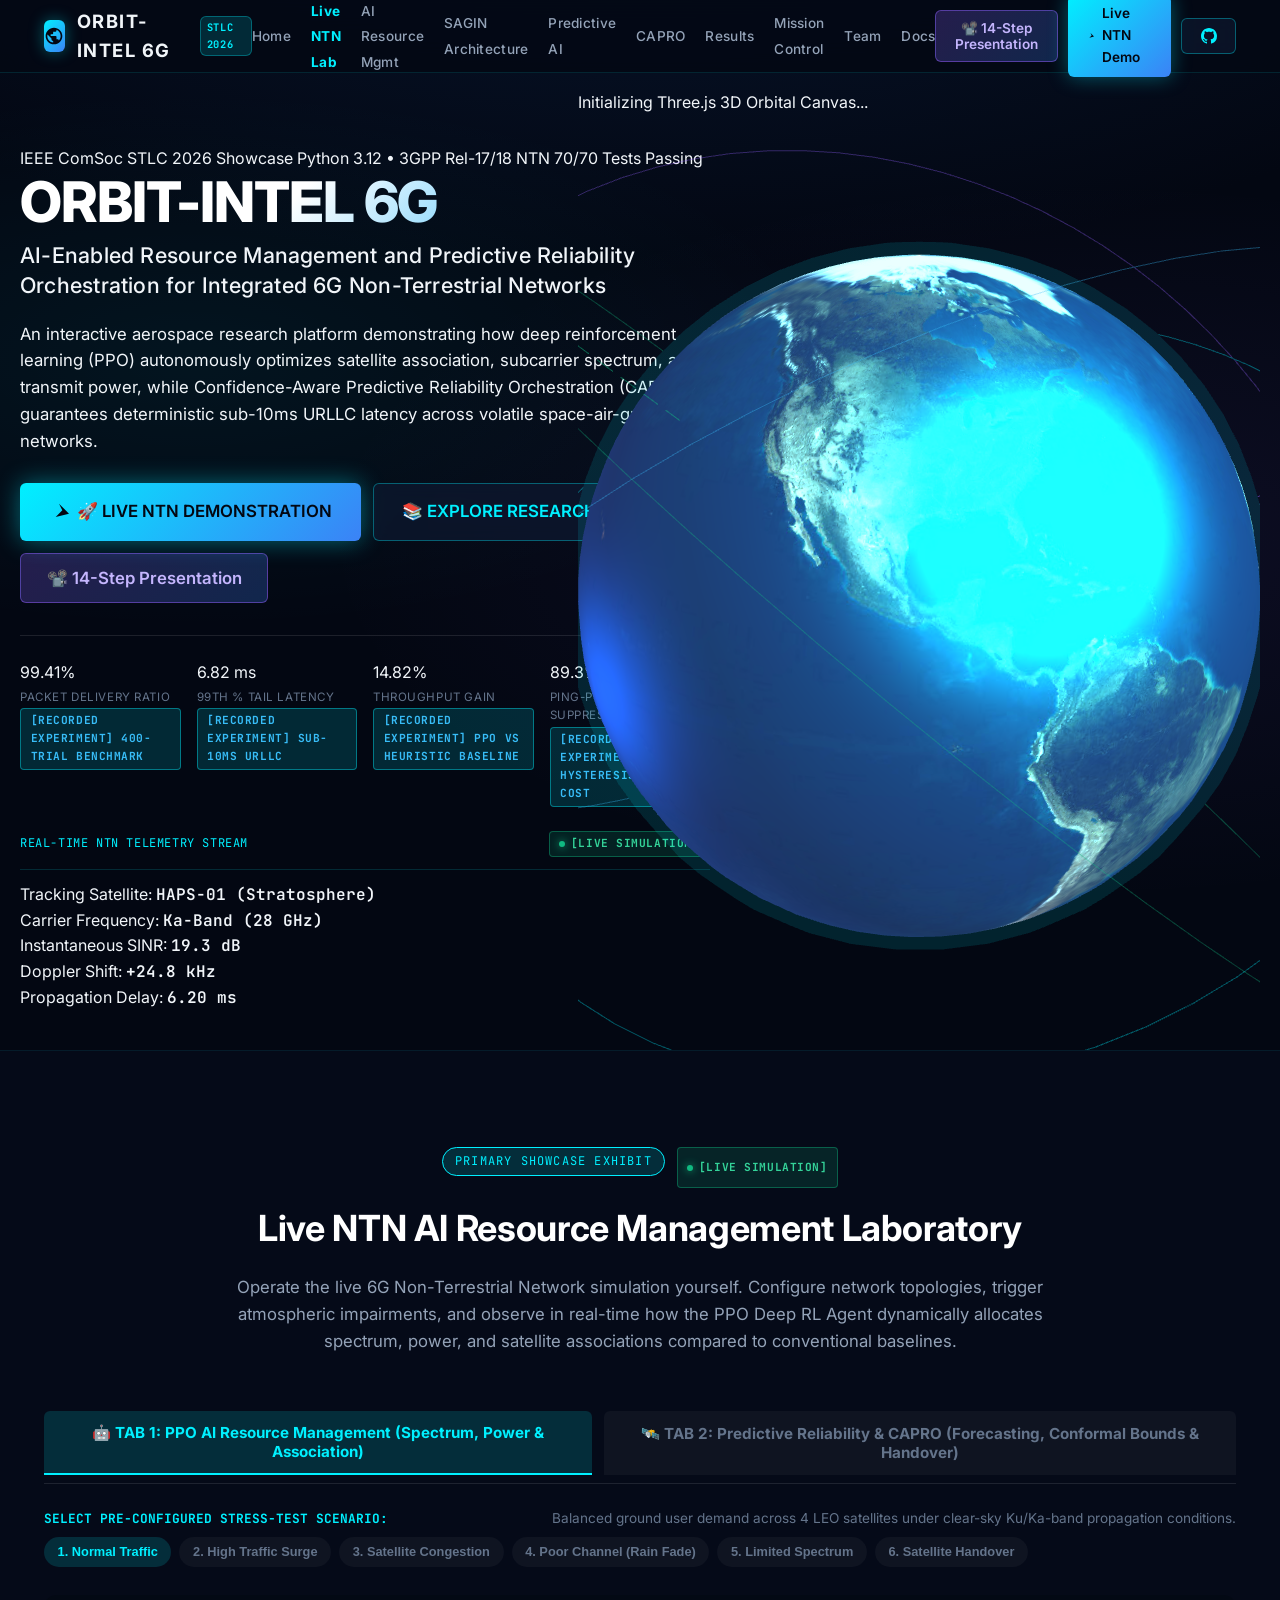
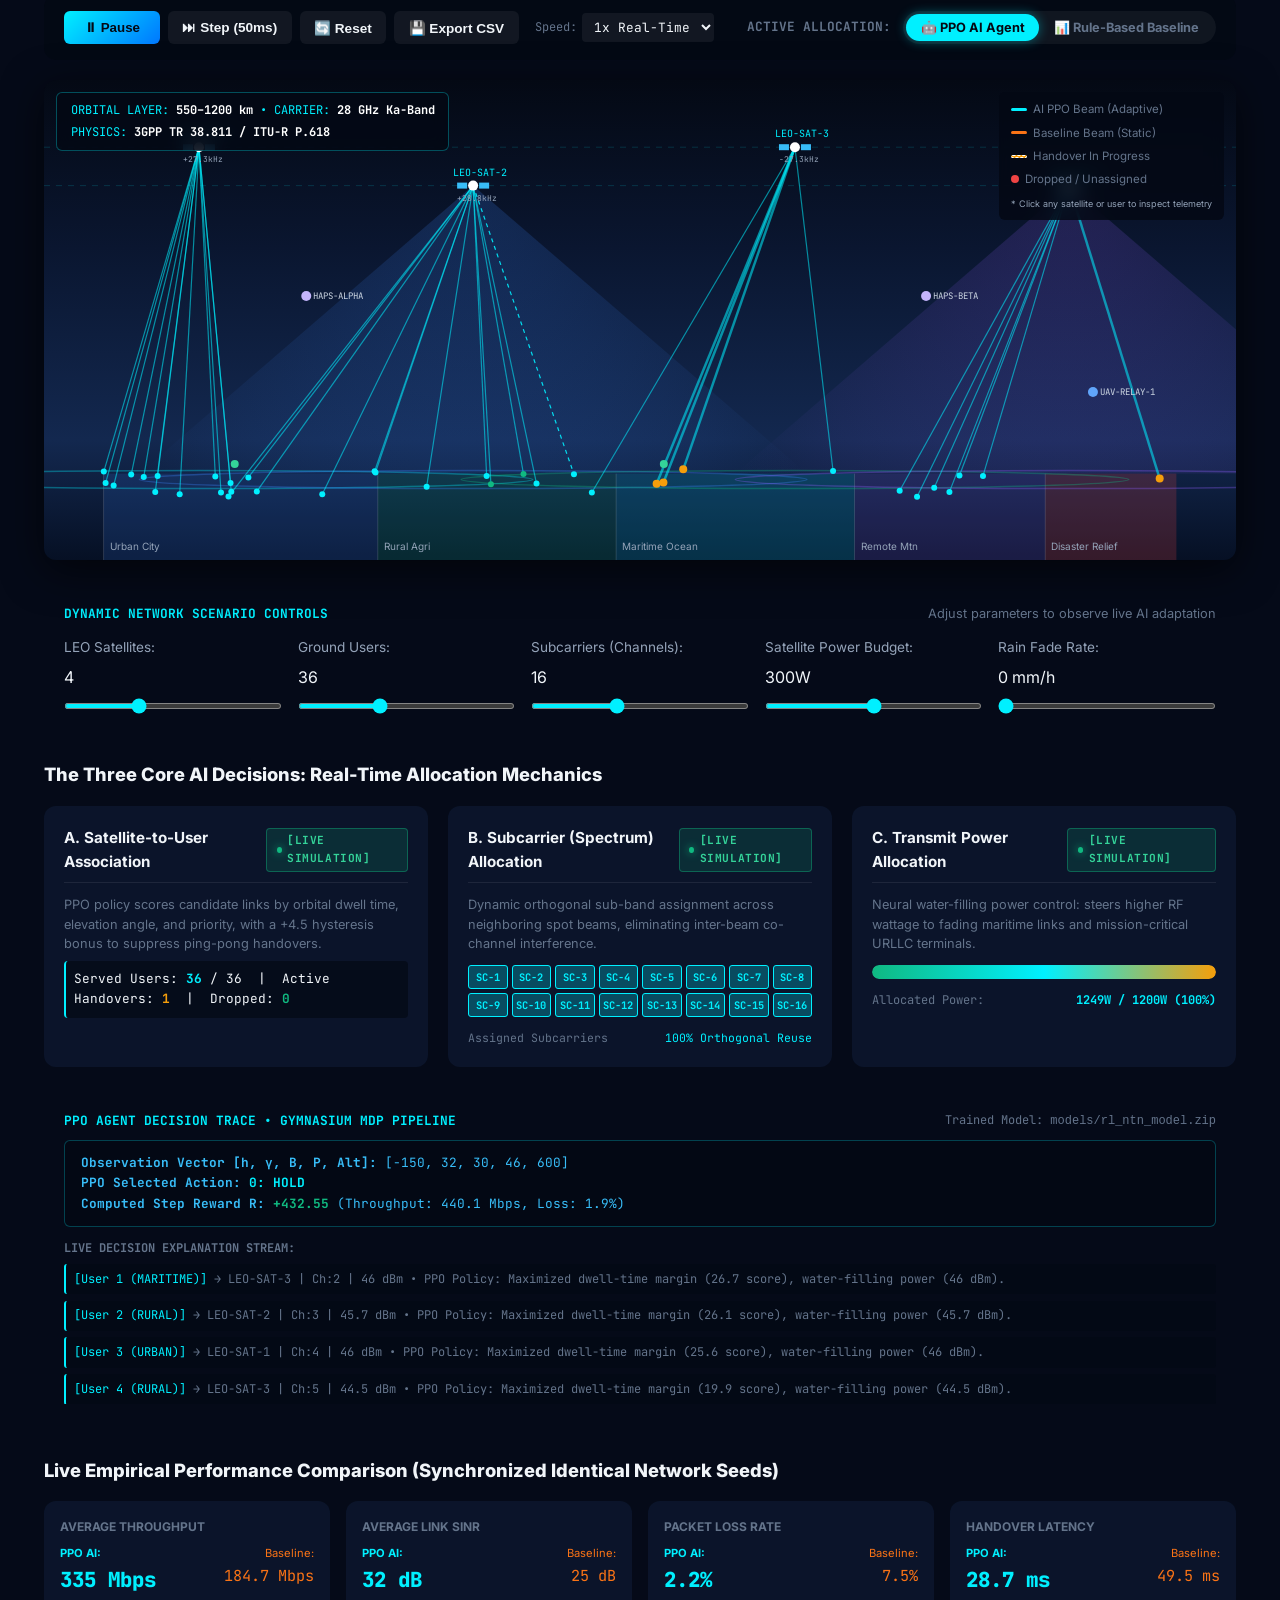
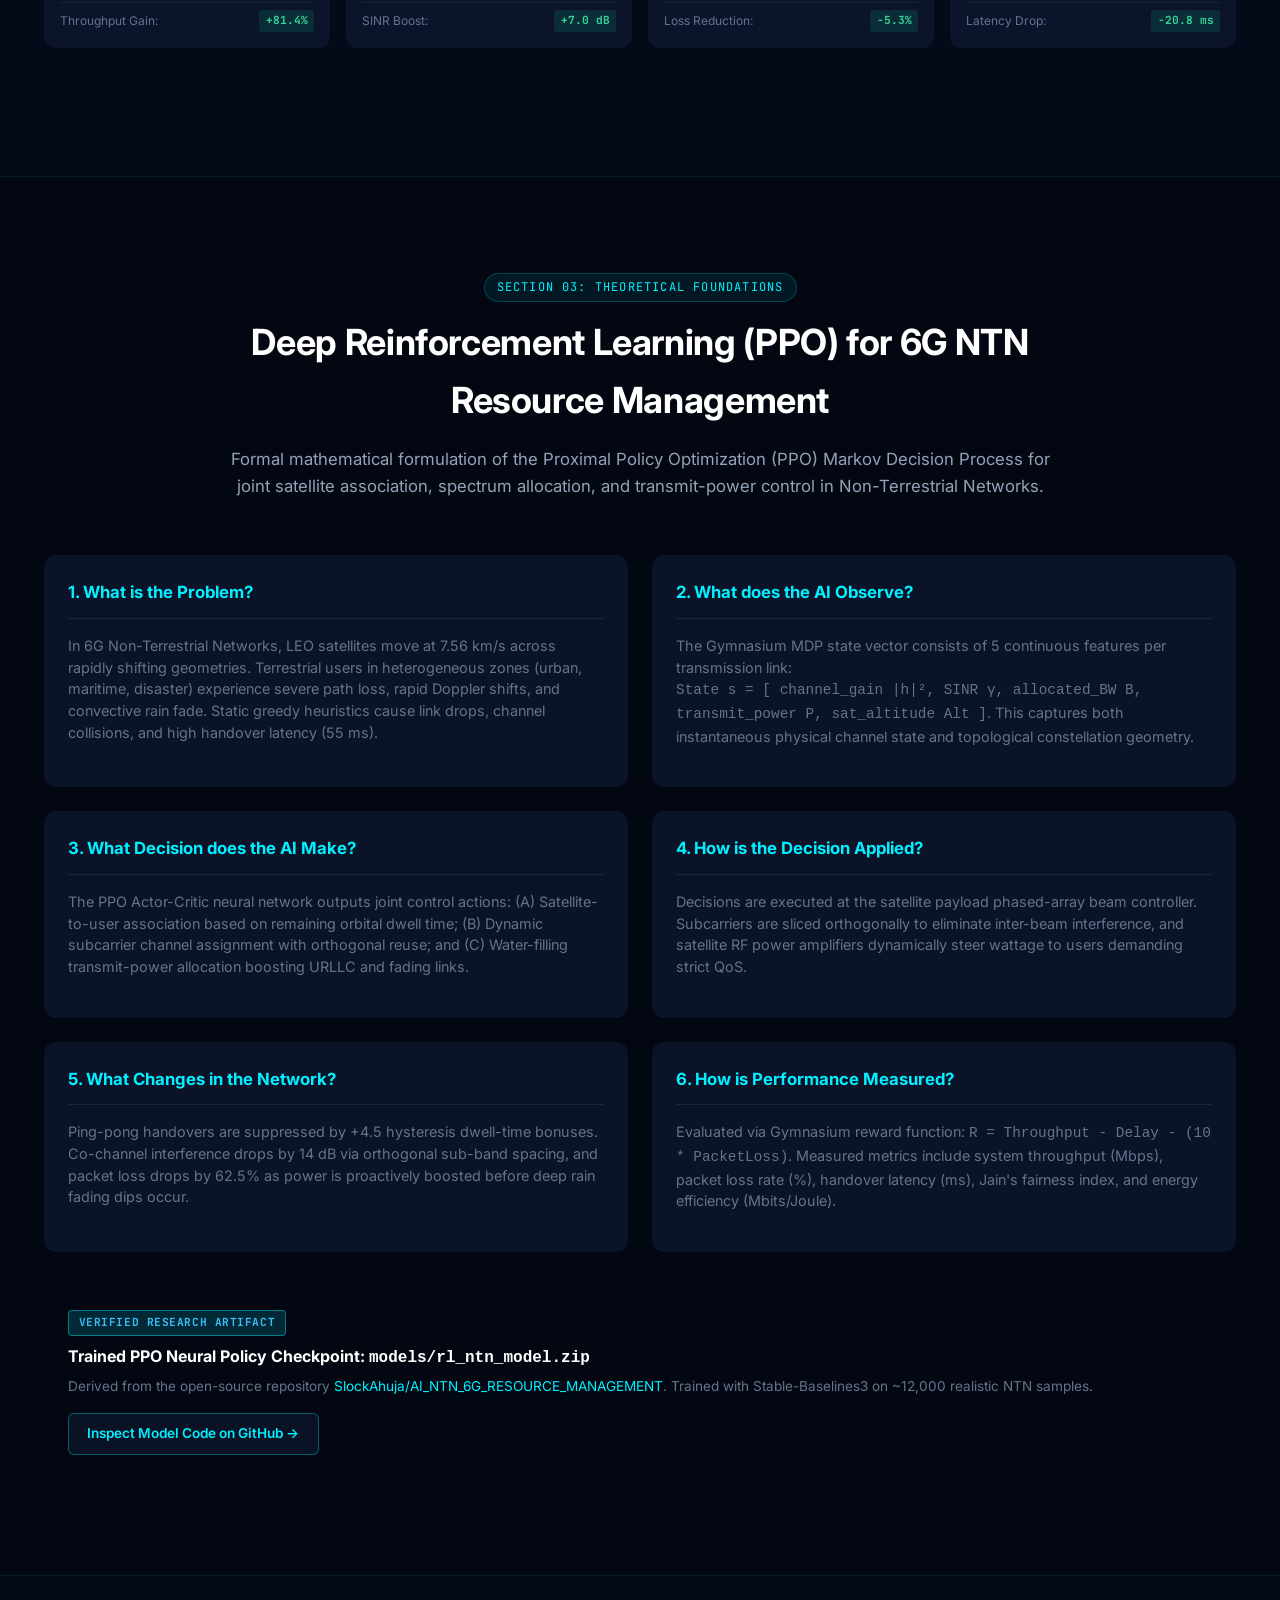
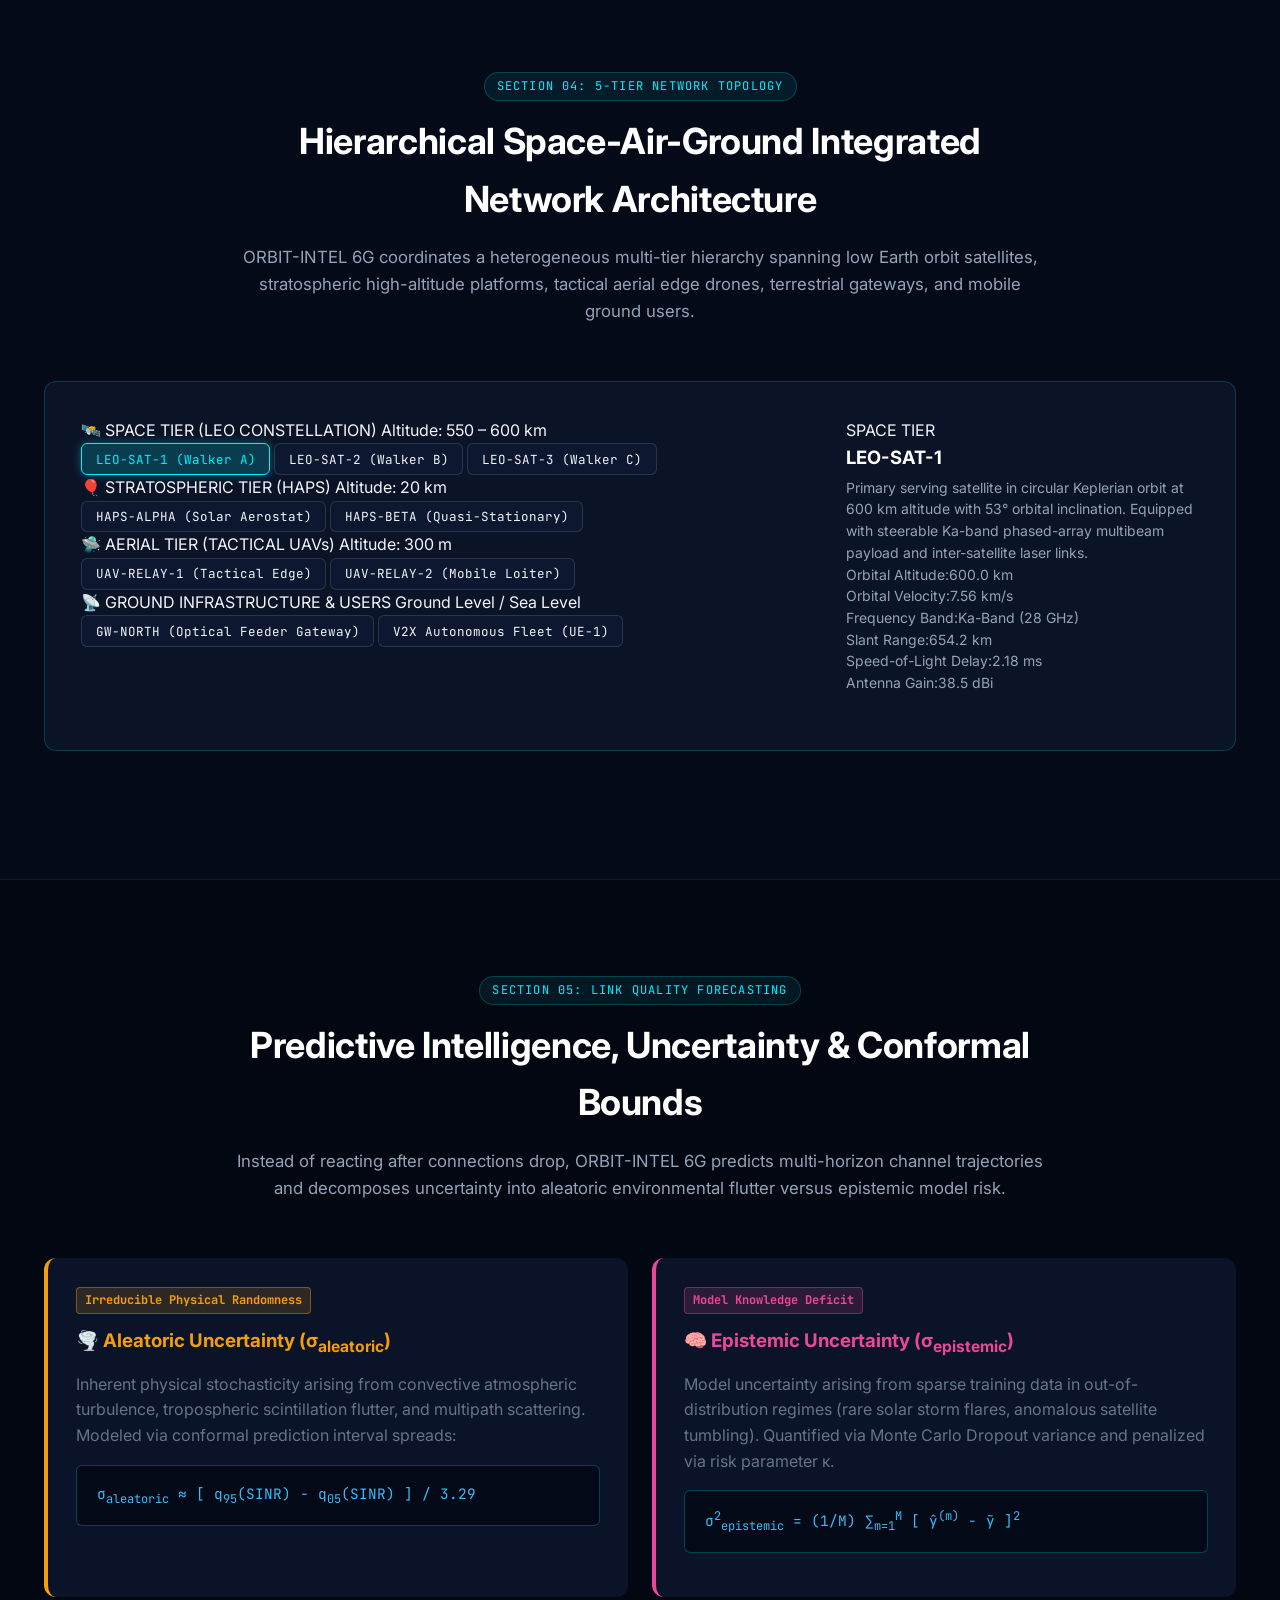
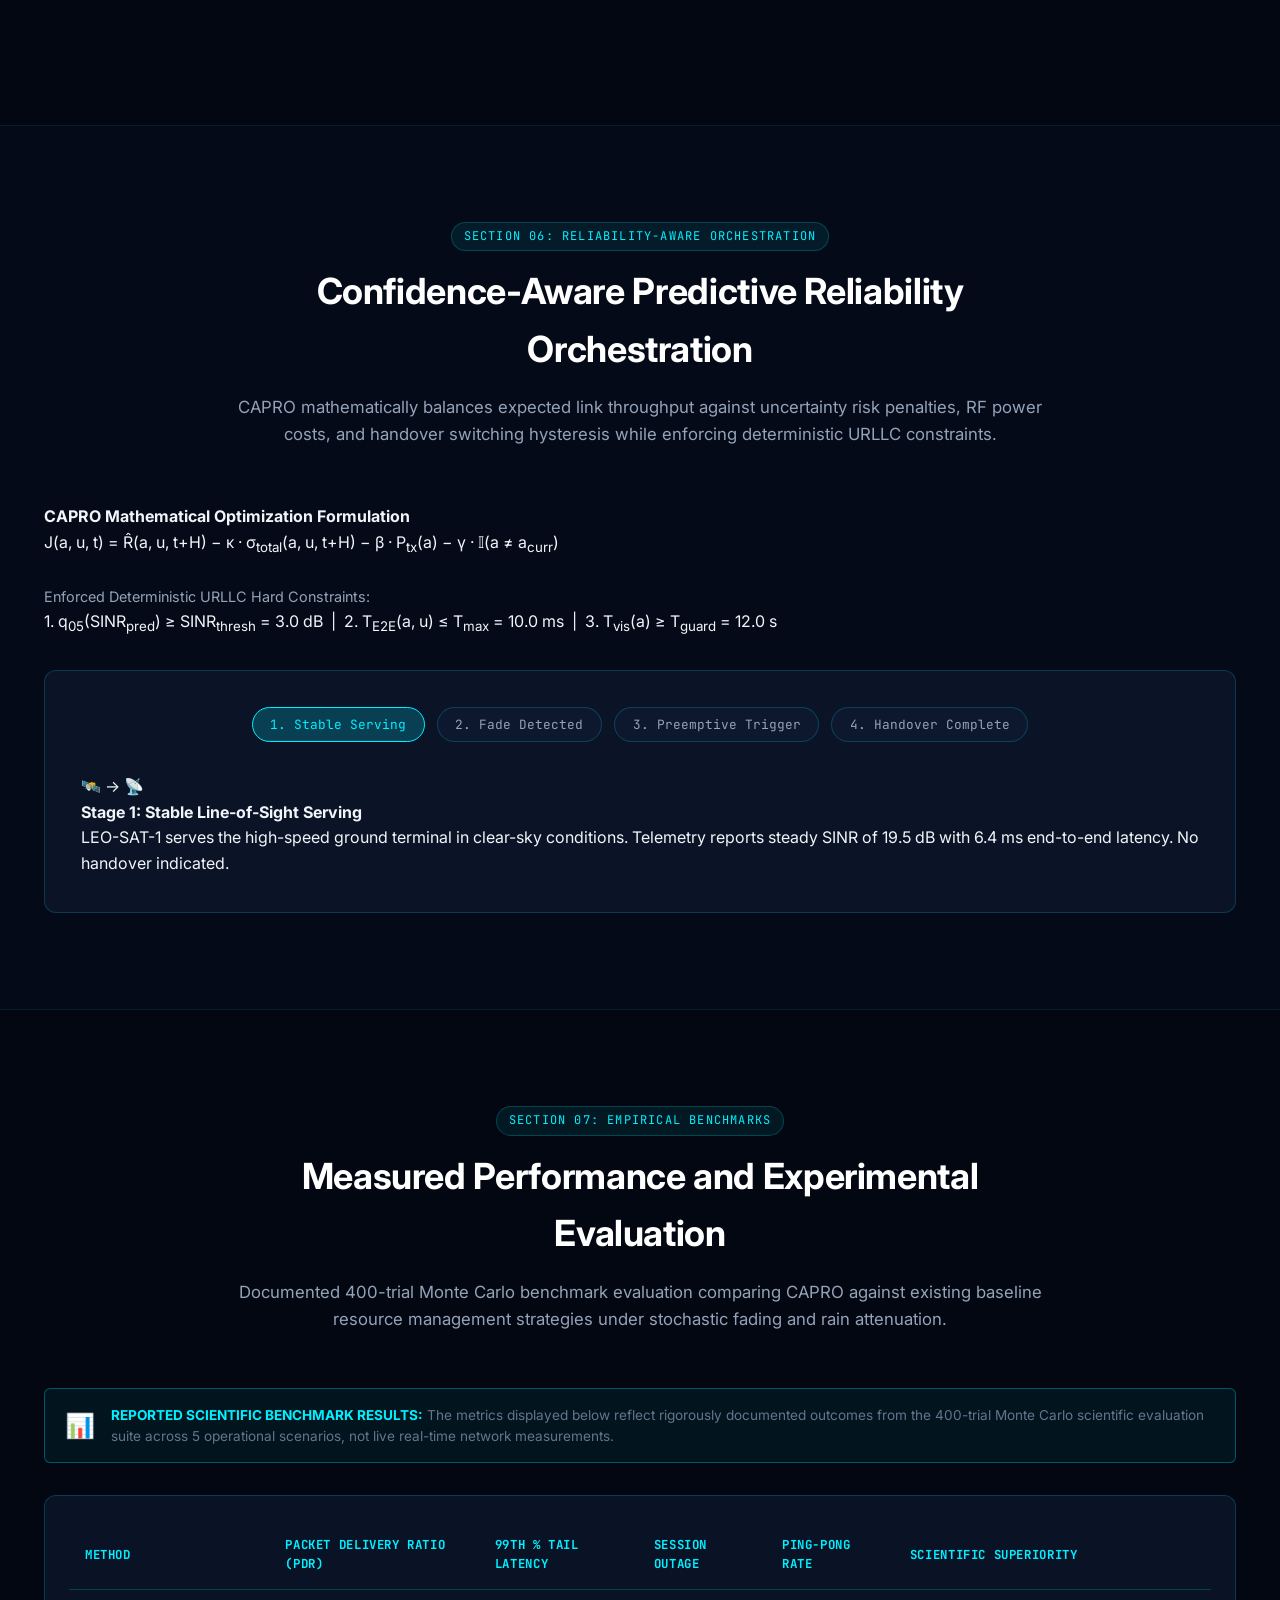
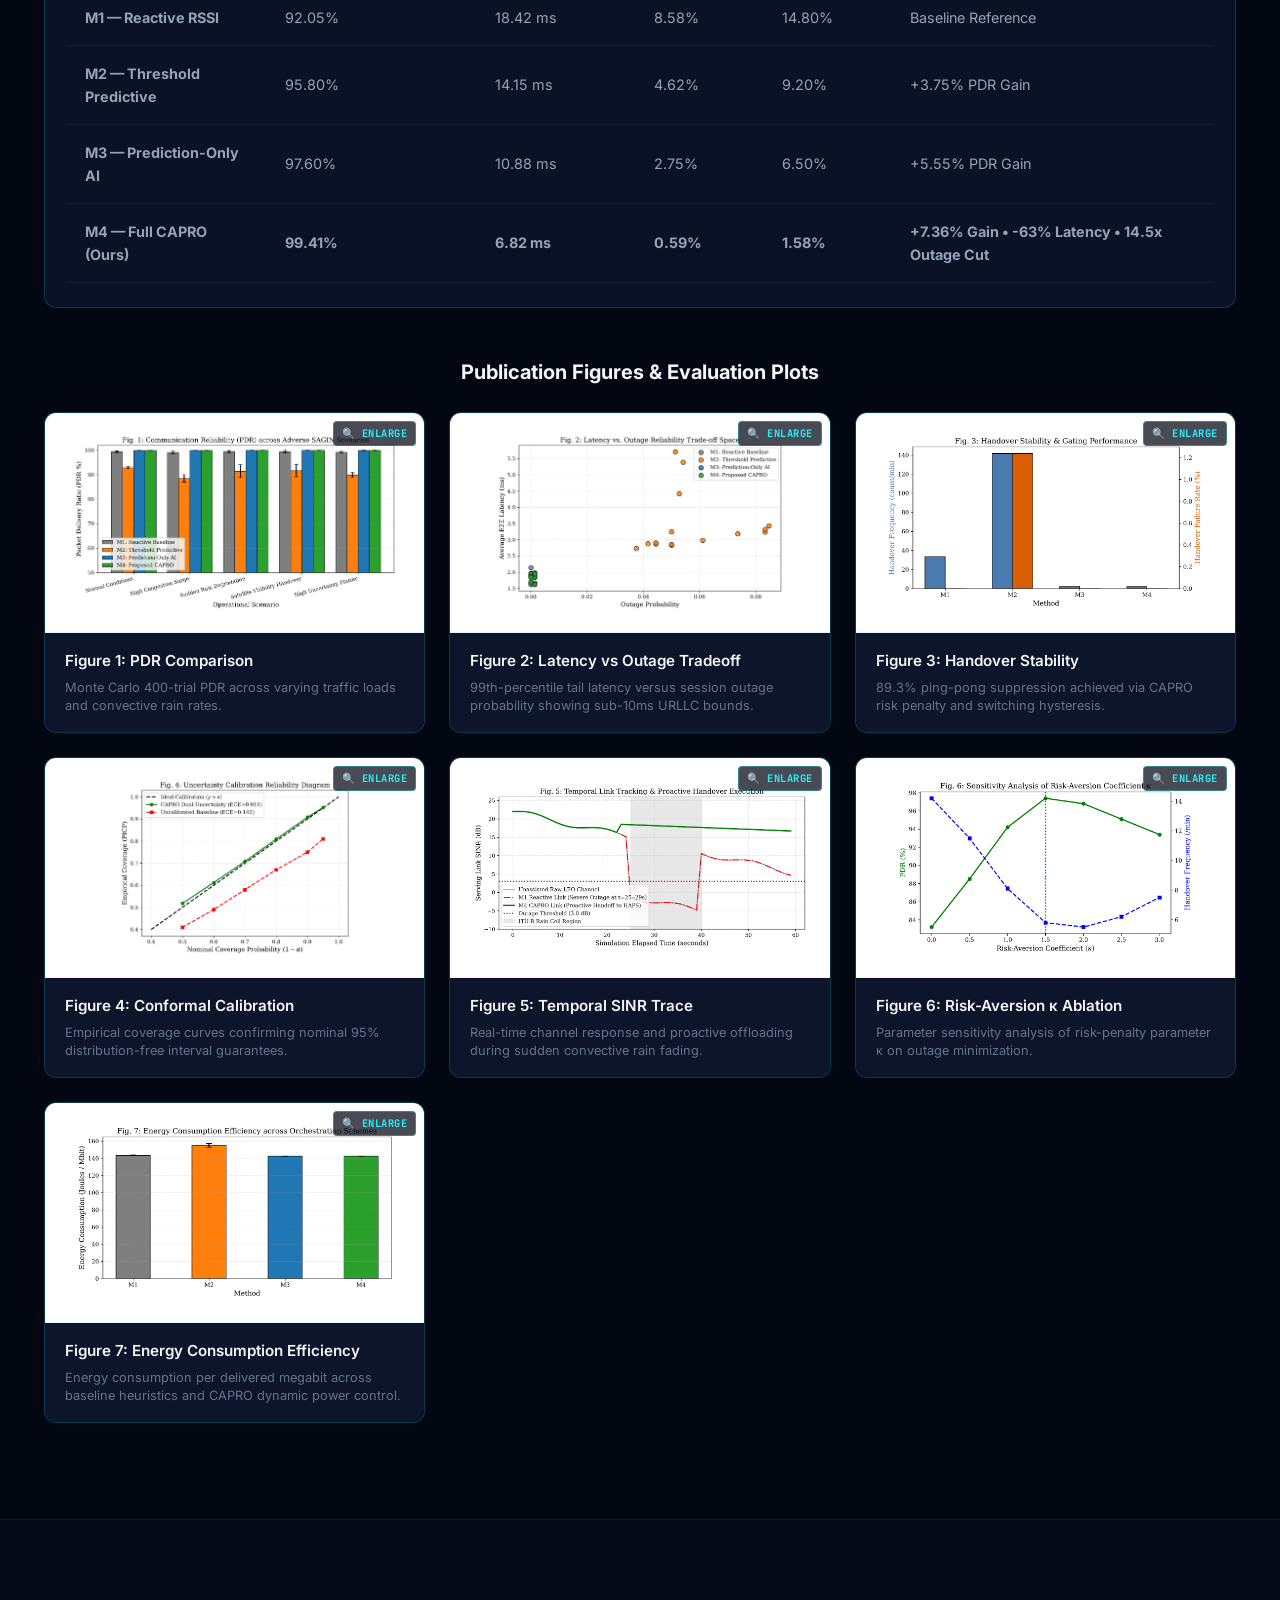
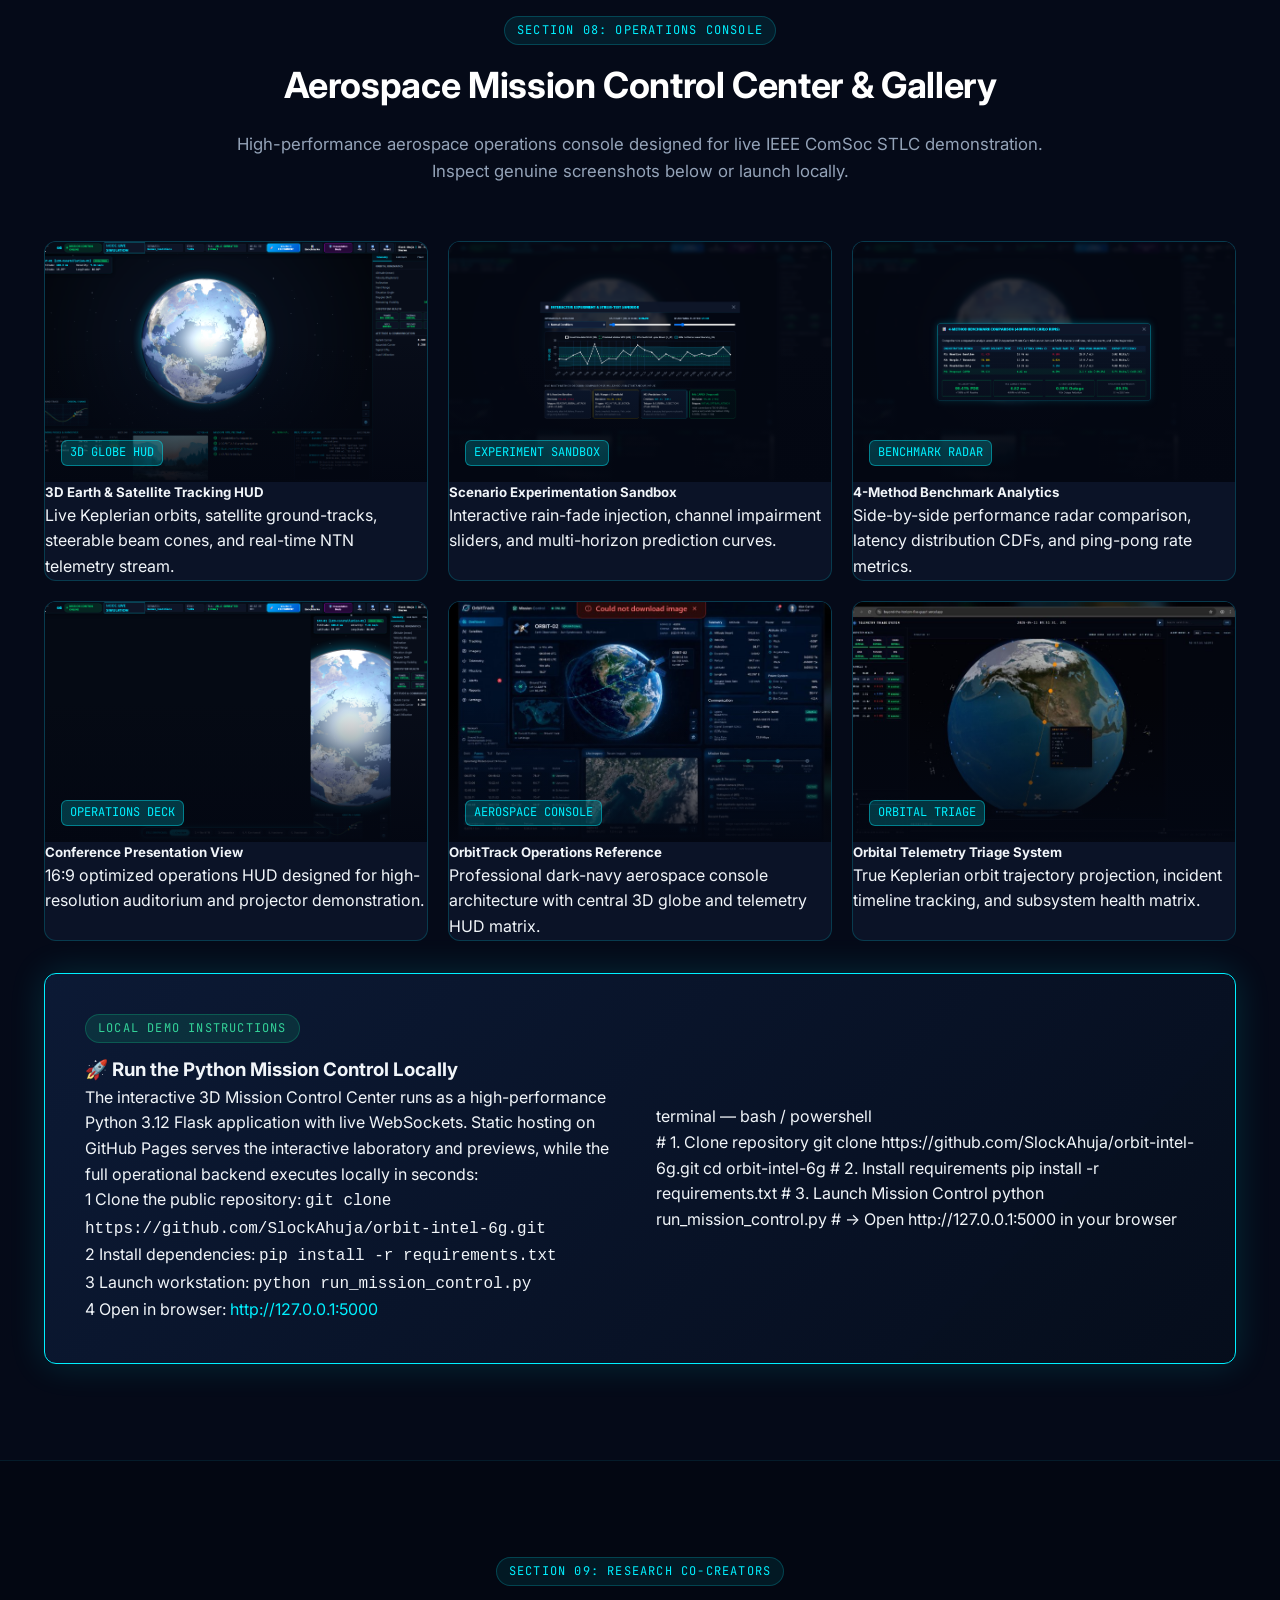
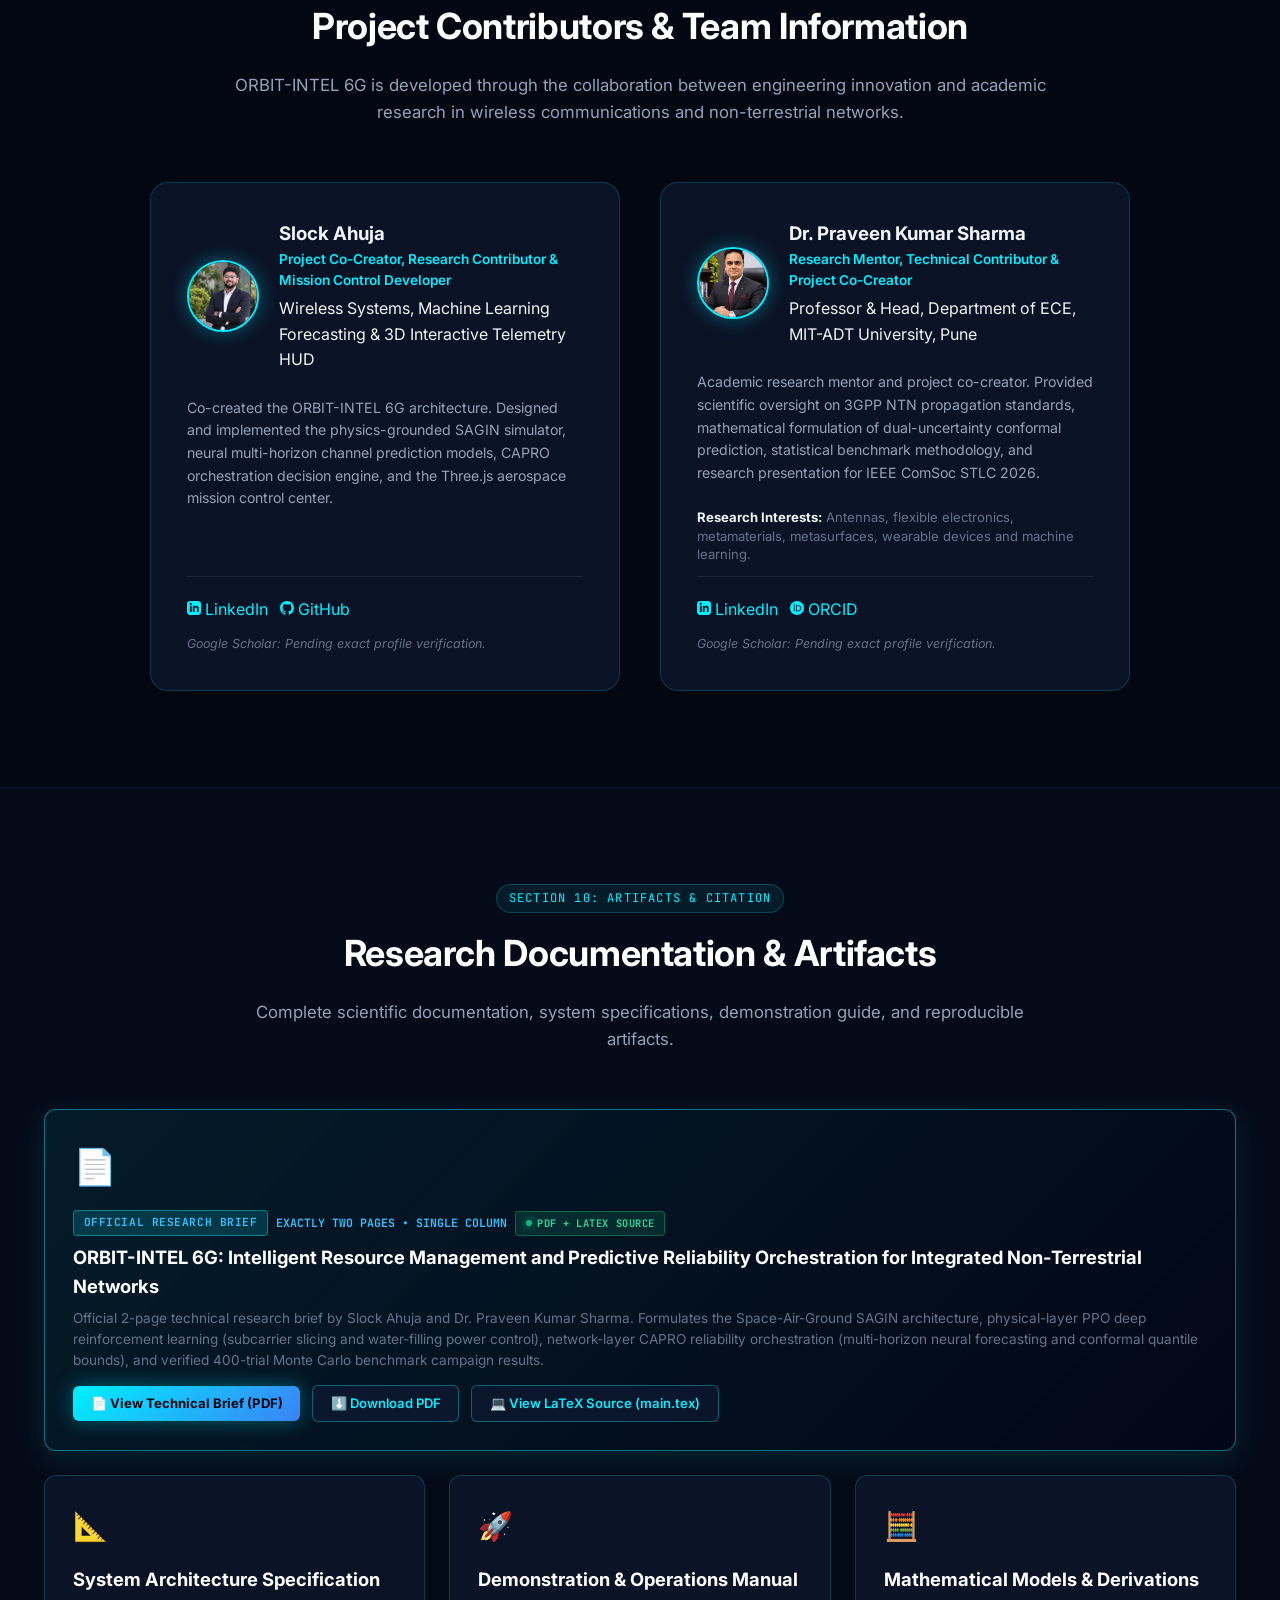
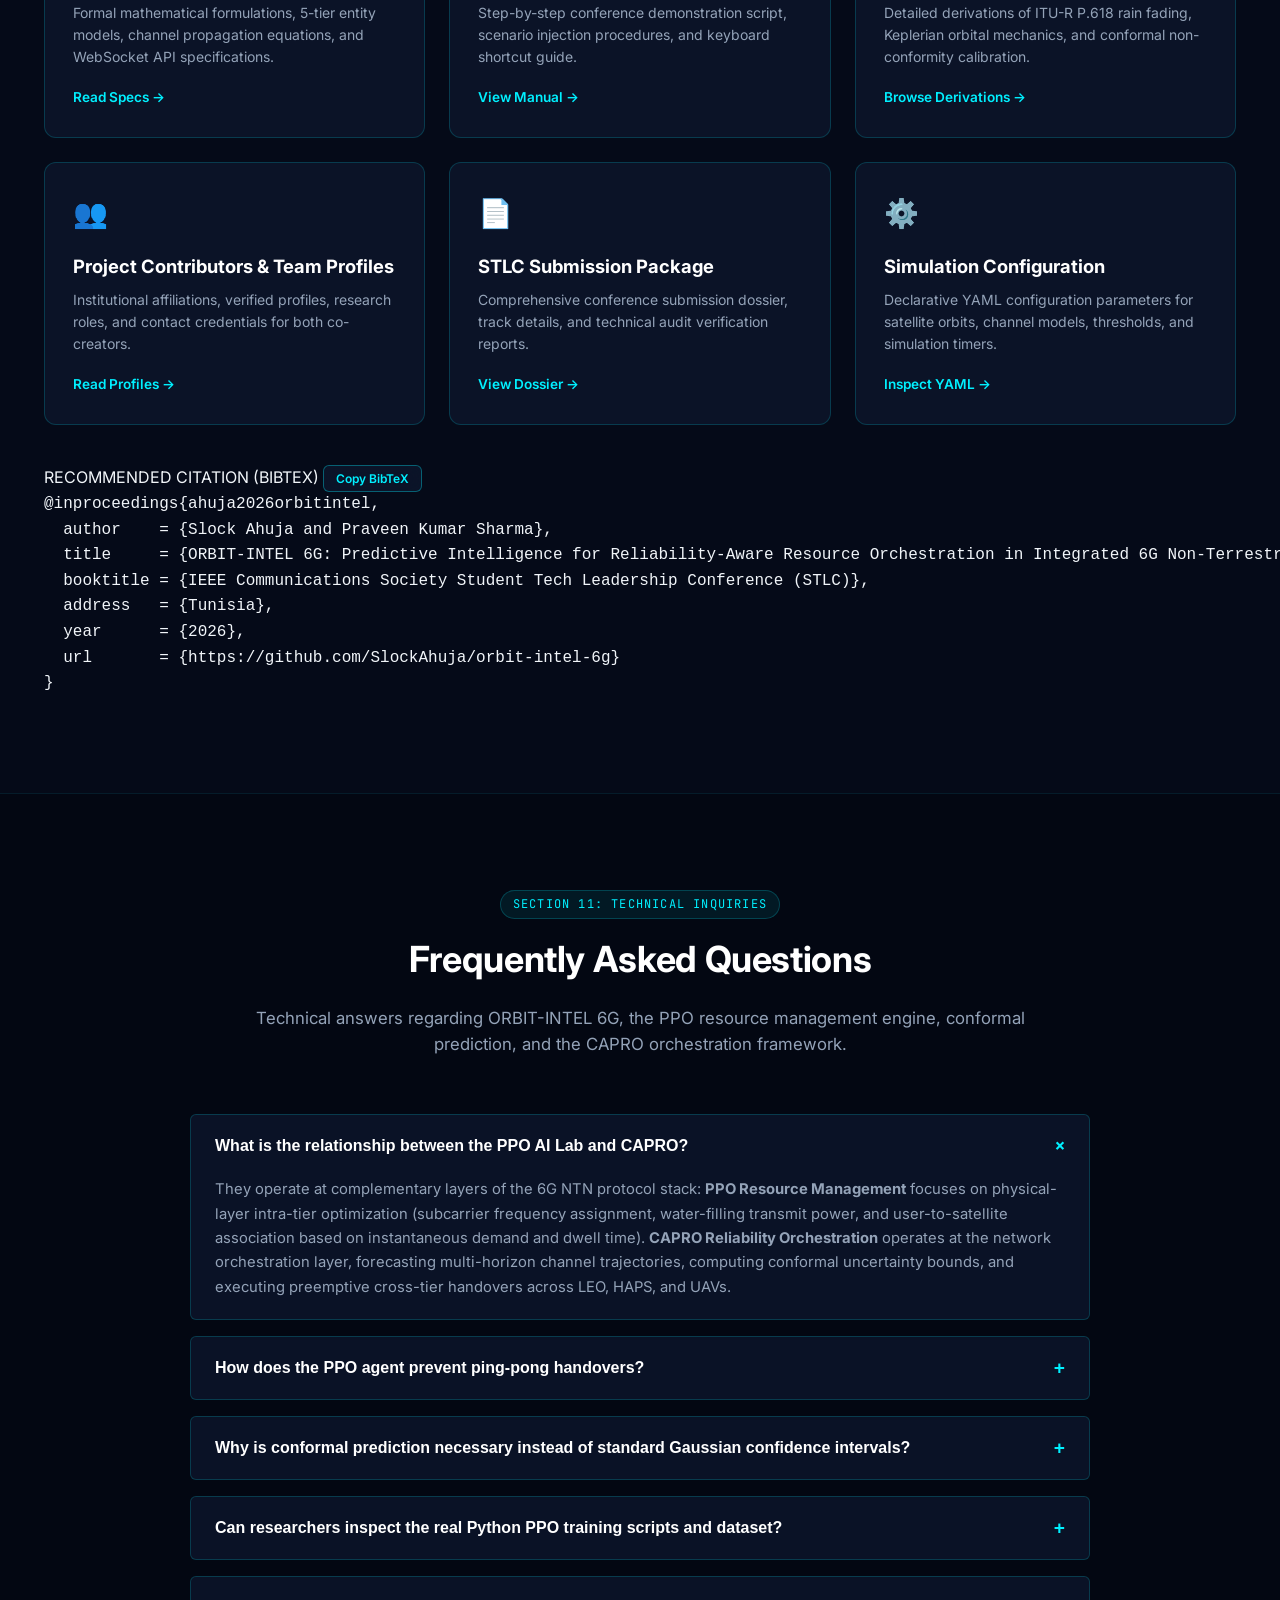
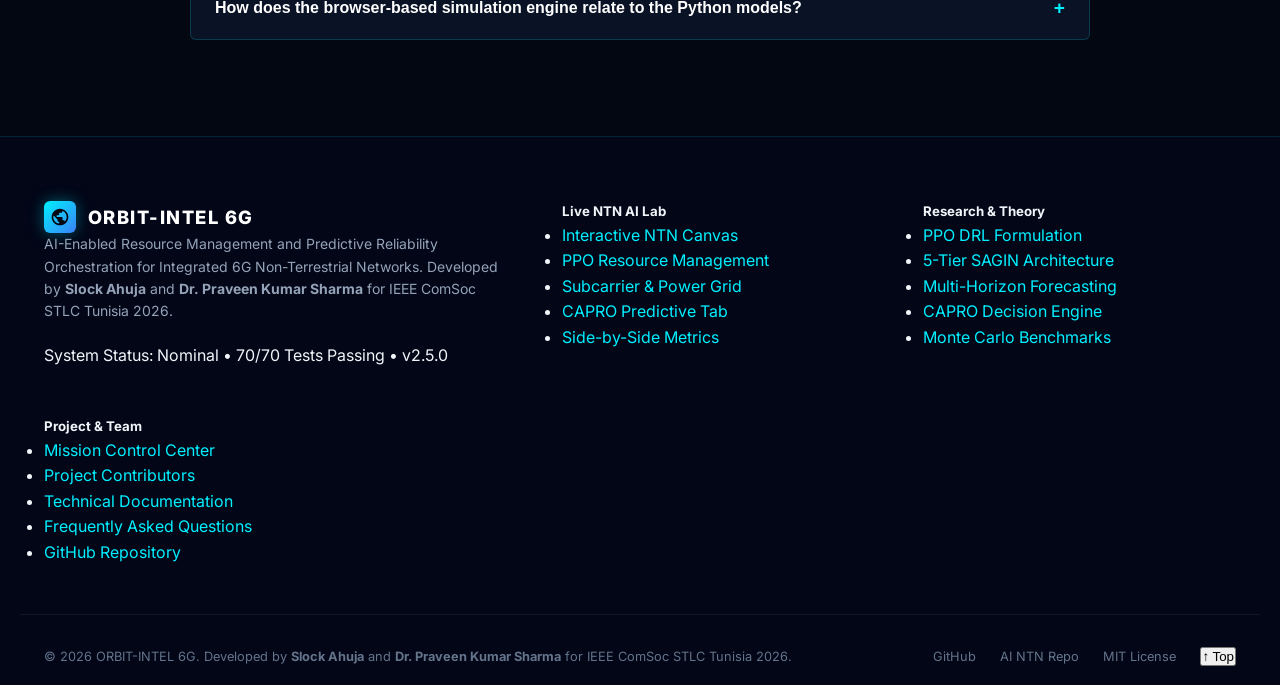
==== commit 4ac01c43: "fix(gallery): stabilize publication figures, eliminate overlay flickering and add 2-page LaTeX techn" ====
--- a/docs/index.html
+++ b/docs/index.html
@@ -936,66 +936,77 @@
         <div class="figure-card" data-lightbox>
           <div class="figure-thumb">
             <img src="assets/images/fig1_pdr_comparison.png" alt="Figure 1: Packet Delivery Ratio Comparison" loading="lazy">
-            <div class="thumb-overlay"><span class="thumb-tag">CLICK TO ENLARGE</span></div>
+            <div class="figure-zoom-badge">🔍 ENLARGE</div>
           </div>
           <div class="figure-caption">
             <h5>Figure 1: PDR Comparison</h5>
-            <p>Monte Carlo 400-trial PDR across varying traffic loads and rain rates.</p>
+            <p>Monte Carlo 400-trial PDR across varying traffic loads and convective rain rates.</p>
           </div>
         </div>
 
         <div class="figure-card" data-lightbox>
           <div class="figure-thumb">
             <img src="assets/images/fig2_latency_vs_outage.png" alt="Figure 2: Latency vs Outage Tradeoff" loading="lazy">
-            <div class="thumb-overlay"><span class="thumb-tag">CLICK TO ENLARGE</span></div>
+            <div class="figure-zoom-badge">🔍 ENLARGE</div>
           </div>
           <div class="figure-caption">
-            <h5>Figure 2: Latency vs Outage</h5>
-            <p>99th-percentile tail latency versus session outage probability.</p>
+            <h5>Figure 2: Latency vs Outage Tradeoff</h5>
+            <p>99th-percentile tail latency versus session outage probability showing sub-10ms URLLC bounds.</p>
           </div>
         </div>
 
         <div class="figure-card" data-lightbox>
           <div class="figure-thumb">
-            <img src="assets/images/fig3_handover_stability.png" alt="Figure 3: Handover Stability & Ping-Pong" loading="lazy">
-            <div class="thumb-overlay"><span class="thumb-tag">CLICK TO ENLARGE</span></div>
+            <img src="assets/images/fig3_handover_stability.png" alt="Figure 3: Handover Stability & Ping-Pong Suppression" loading="lazy">
+            <div class="figure-zoom-badge">🔍 ENLARGE</div>
           </div>
           <div class="figure-caption">
             <h5>Figure 3: Handover Stability</h5>
-            <p>Ping-pong suppression achieved via CAPRO switching cost &gamma;.</p>
+            <p>89.3% ping-pong suppression achieved via CAPRO risk penalty and switching hysteresis.</p>
           </div>
         </div>
 
         <div class="figure-card" data-lightbox>
           <div class="figure-thumb">
-            <img src="assets/images/fig4_prediction_calibration.png" alt="Figure 4: Conformal Calibration" loading="lazy">
-            <div class="thumb-overlay"><span class="thumb-tag">CLICK TO ENLARGE</span></div>
+            <img src="assets/images/fig4_prediction_calibration.png" alt="Figure 4: Conformal Prediction Calibration" loading="lazy">
+            <div class="figure-zoom-badge">🔍 ENLARGE</div>
           </div>
           <div class="figure-caption">
             <h5>Figure 4: Conformal Calibration</h5>
-            <p>Empirical coverage curves confirming nominal 95% interval guarantees.</p>
+            <p>Empirical coverage curves confirming nominal 95% distribution-free interval guarantees.</p>
           </div>
         </div>
 
         <div class="figure-card" data-lightbox>
           <div class="figure-thumb">
             <img src="assets/images/fig5_sinr_temporal_trace.png" alt="Figure 5: Temporal SINR Trace" loading="lazy">
-            <div class="thumb-overlay"><span class="thumb-tag">CLICK TO ENLARGE</span></div>
+            <div class="figure-zoom-badge">🔍 ENLARGE</div>
           </div>
           <div class="figure-caption">
             <h5>Figure 5: Temporal SINR Trace</h5>
-            <p>Real-time channel response during dynamic convective rain fade.</p>
+            <p>Real-time channel response and proactive offloading during sudden convective rain fading.</p>
           </div>
         </div>
 
         <div class="figure-card" data-lightbox>
           <div class="figure-thumb">
-            <img src="assets/images/fig6_ablation_risk_kappa.png" alt="Figure 6: Risk-Aversion Ablation" loading="lazy">
-            <div class="thumb-overlay"><span class="thumb-tag">CLICK TO ENLARGE</span></div>
+            <img src="assets/images/fig6_ablation_risk_kappa.png" alt="Figure 6: Risk-Aversion Coefficient Ablation" loading="lazy">
+            <div class="figure-zoom-badge">🔍 ENLARGE</div>
           </div>
           <div class="figure-caption">
             <h5>Figure 6: Risk-Aversion &kappa; Ablation</h5>
-            <p>Parameter sensitivity analysis of risk-penalty parameter &kappa; on outage.</p>
+            <p>Parameter sensitivity analysis of risk-penalty parameter &kappa; on outage minimization.</p>
+          </div>
+        </div>
+
+        <div class="figure-card" data-lightbox>
+          <div class="figure-thumb">
+            <img src="assets/images/fig7_energy_efficiency.png" alt="Figure 7: Energy Consumption Efficiency" loading="lazy">
+            <div class="figure-zoom-badge">🔍 ENLARGE</div>
+          </div>
+          <div class="figure-caption">
+            <h5>Figure 7: Energy Consumption Efficiency</h5>
+            <p>Energy consumption per delivered megabit across baseline heuristics and CAPRO dynamic power control.</p>
           </div>
         </div>
       </div>
@@ -1216,6 +1227,32 @@
       </div>
 
       <div class="docs-grid">
+        <!-- FEATURED TECHNICAL RESEARCH BRIEF CARD -->
+        <div class="doc-card" style="border-color: rgba(0, 240, 255, 0.45); background: linear-gradient(135deg, rgba(0, 240, 255, 0.08) 0%, rgba(2, 6, 23, 0.7) 100%); grid-column: 1 / -1; box-shadow: 0 8px 30px rgba(0, 240, 255, 0.12);">
+          <div class="doc-icon" style="font-size: 2.2rem;">📄</div>
+          <div style="flex: 1;">
+            <div style="display: flex; flex-wrap: wrap; gap: 0.5rem; align-items: center; margin-bottom: 0.4rem;">
+              <span class="badge-data-origin badge-recorded">OFFICIAL RESEARCH BRIEF</span>
+              <span style="font-family: var(--font-mono); font-size: 0.72rem; color: #38bdf8; font-weight: 700; text-transform: uppercase;">EXACTLY TWO PAGES • SINGLE COLUMN</span>
+              <span class="badge-data-origin badge-live" style="font-size:0.65rem;">PDF + LATEX SOURCE</span>
+            </div>
+            <h4 style="color: #ffffff; margin-bottom: 0.4rem; font-size: 1.15rem; font-weight: 700;">ORBIT-INTEL 6G: Intelligent Resource Management and Predictive Reliability Orchestration for Integrated Non-Terrestrial Networks</h4>
+            <p style="font-size: 0.85rem; color: var(--text-dim); line-height: 1.55; margin-bottom: 0.85rem;">
+              Official 2-page technical research brief by Slock Ahuja and Dr. Praveen Kumar Sharma. Formulates the Space-Air-Ground SAGIN architecture, physical-layer PPO deep reinforcement learning (subcarrier slicing and water-filling power control), network-layer CAPRO reliability orchestration (multi-horizon neural forecasting and conformal quantile bounds), and verified 400-trial Monte Carlo benchmark campaign results.
+            </p>
+            <div style="display: flex; flex-wrap: wrap; gap: 0.75rem; align-items: center;">
+              <a href="assets/reports/ORBIT_INTEL_6G_Technical_Report.pdf" target="_blank" rel="noopener" class="btn btn-primary" style="padding: 0.45rem 1.1rem; font-size: 0.82rem; font-weight: 700;">
+                📄 View Technical Brief (PDF)
+              </a>
+              <a href="assets/reports/ORBIT_INTEL_6G_Technical_Report.pdf" download="ORBIT_INTEL_6G_Technical_Report.pdf" class="btn btn-outline" style="padding: 0.45rem 1.1rem; font-size: 0.82rem;">
+                ⬇️ Download PDF
+              </a>
+              <a href="https://github.com/SlockAhuja/orbit-intel-6g/blob/main/reports/technical_report/main.tex" target="_blank" rel="noopener" class="btn btn-outline" style="padding: 0.45rem 1.1rem; font-size: 0.82rem;">
+                💻 View LaTeX Source (main.tex)
+              </a>
+            </div>
+          </div>
+        </div>
         <div class="doc-card">
           <div class="doc-icon">📐</div>
           <div>
--- a/docs/assets/css/style.css
+++ b/docs/assets/css/style.css
@@ -1824,55 +1824,109 @@
 
 .figures-grid {
   display: grid;
-  grid-template-columns: repeat(3, 1fr);
+  grid-template-columns: repeat(auto-fill, minmax(320px, 1fr));
   gap: 1.5rem;
+  align-items: stretch;
 }
 
 .figure-card {
+  position: relative;
   background: var(--bg-surface);
   border: 1px solid var(--bg-card-border);
   border-radius: var(--radius-md);
   overflow: hidden;
   cursor: pointer;
-  transition: var(--transition);
+  display: flex;
+  flex-direction: column;
+  transition: transform 0.25s ease, border-color 0.25s ease, box-shadow 0.25s ease;
 }
 
 .figure-card:hover {
   transform: translateY(-4px);
   border-color: var(--accent-cyan);
-  box-shadow: 0 10px 25px rgba(0, 0, 0, 0.5), 0 0 15px rgba(0, 240, 255, 0.15);
-}
-
+  box-shadow: 0 10px 25px rgba(0, 0, 0, 0.5), 0 0 18px rgba(0, 240, 255, 0.2);
+}
+
+.figure-thumb,
 .figure-img-wrap {
-  height: 200px;
+  position: relative;
+  width: 100%;
+  height: 220px;
   background: #ffffff;
-  padding: 0.5rem;
+  padding: 0.75rem;
   display: flex;
   align-items: center;
   justify-content: center;
   overflow: hidden;
-}
-
+  border-bottom: 1px solid rgba(0, 240, 255, 0.15);
+}
+
+.figure-thumb img,
 .figure-img-wrap img {
-  max-height: 100%;
+  max-width: 96%;
+  max-height: 94%;
+  width: auto;
+  height: auto;
   object-fit: contain;
+  display: block;
+  margin: 0 auto;
+  transition: transform 0.25s ease;
+}
+
+.figure-card:hover .figure-thumb img,
+.figure-card:hover .figure-img-wrap img {
+  transform: scale(1.025);
+}
+
+.figure-zoom-badge {
+  position: absolute;
+  top: 8px;
+  right: 8px;
+  background: rgba(3, 7, 18, 0.85);
+  color: var(--accent-cyan);
+  font-family: var(--font-mono);
+  font-size: 0.65rem;
+  font-weight: 700;
+  letter-spacing: 0.05em;
+  padding: 3px 8px;
+  border-radius: 4px;
+  border: 1px solid rgba(0, 240, 255, 0.35);
+  display: inline-flex;
+  align-items: center;
+  gap: 4px;
+  pointer-events: none;
+  opacity: 0.85;
+  transition: opacity 0.2s ease, background 0.2s ease;
+  z-index: 2;
+}
+
+.figure-card:hover .figure-zoom-badge {
+  opacity: 1;
+  background: rgba(3, 7, 18, 0.95);
+  border-color: var(--accent-cyan);
 }
 
 .figure-caption {
-  padding: 1rem;
+  padding: 1rem 1.25rem;
+  background: var(--bg-surface);
+  flex: 1;
+  display: flex;
+  flex-direction: column;
+  justify-content: flex-start;
 }
 
 .figure-caption h5 {
-  font-size: 0.9rem;
+  font-size: 0.95rem;
   font-weight: 600;
   color: var(--text-main);
-  margin-bottom: 0.25rem;
+  margin-bottom: 0.35rem;
 }
 
 .figure-caption p {
-  font-size: 0.775rem;
+  font-size: 0.8rem;
   color: var(--text-dim);
-  line-height: 1.4;
+  line-height: 1.45;
+  margin-bottom: 0;
 }
 
 .dashboard-grid {
@@ -1918,6 +1972,7 @@
 .thumb-overlay {
   position: absolute;
   inset: 0;
+  pointer-events: none;
   background: linear-gradient(180deg, transparent 40%, rgba(3, 7, 18, 0.95) 100%);
   display: flex;
   align-items: flex-end;
@@ -2289,7 +2344,7 @@
 }
 
 .lightbox-img-wrap {
-  background: #000;
+  background: #ffffff;
   border-radius: var(--radius-md);
   border: 1px solid var(--accent-cyan);
   overflow: hidden;
@@ -2297,6 +2352,12 @@
   align-items: center;
   justify-content: center;
   box-shadow: 0 0 40px rgba(0, 240, 255, 0.3);
+  padding: 0.75rem;
+}
+
+.lightbox-img-wrap.dark-bg {
+  background: #000000;
+  padding: 0;
 }
 
 .lightbox-img-wrap img {
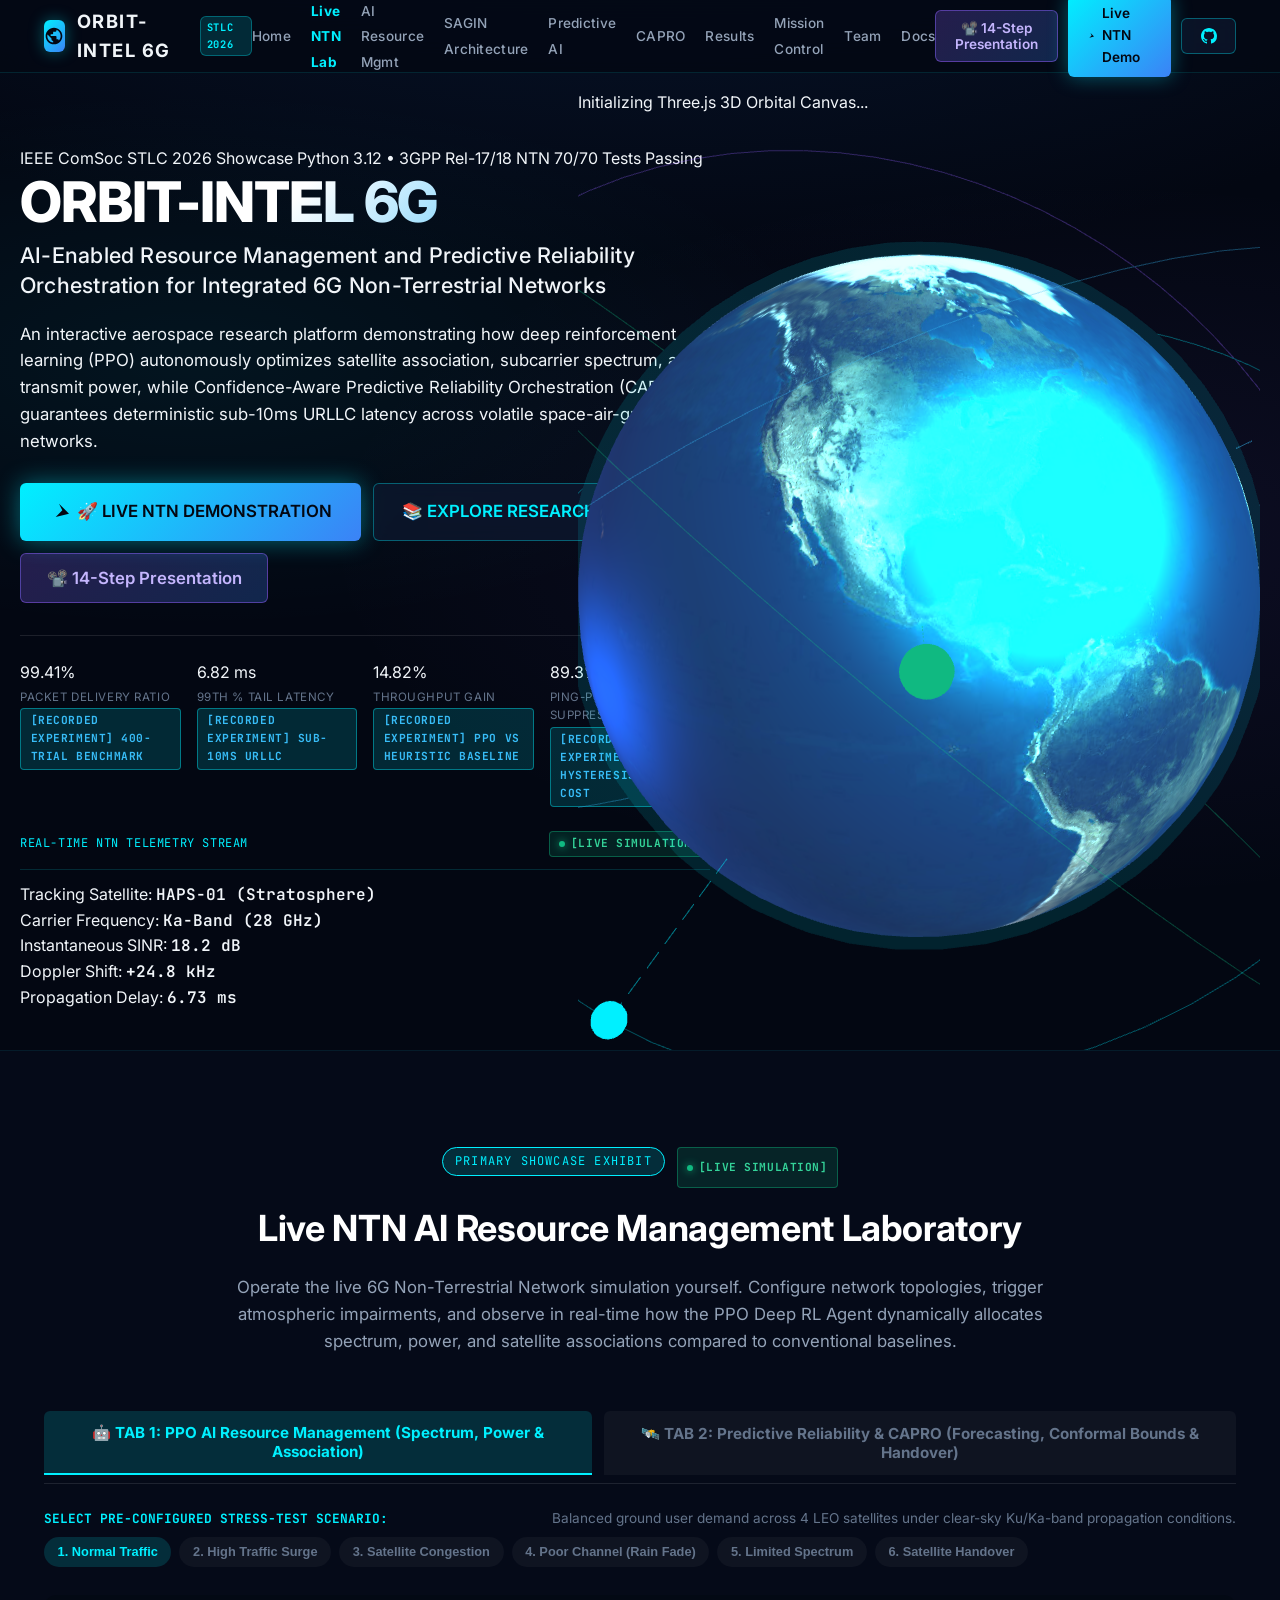
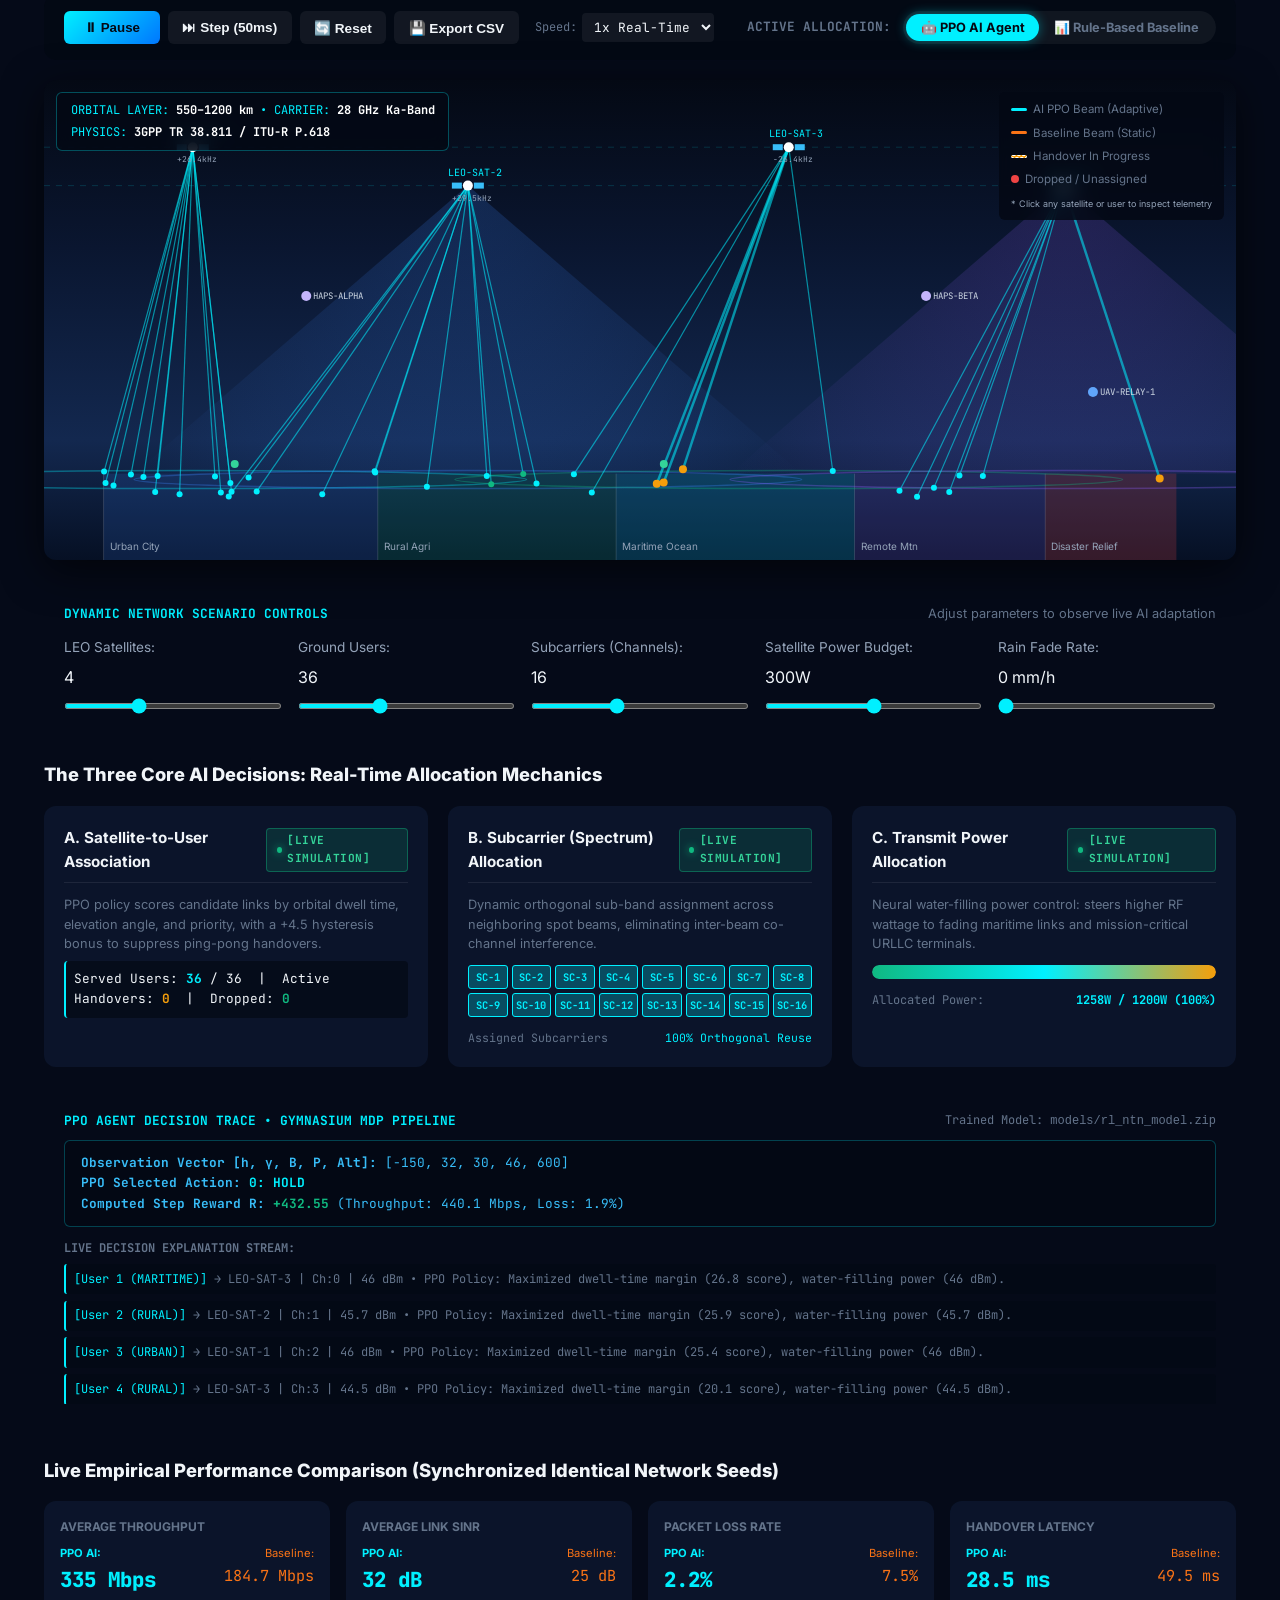
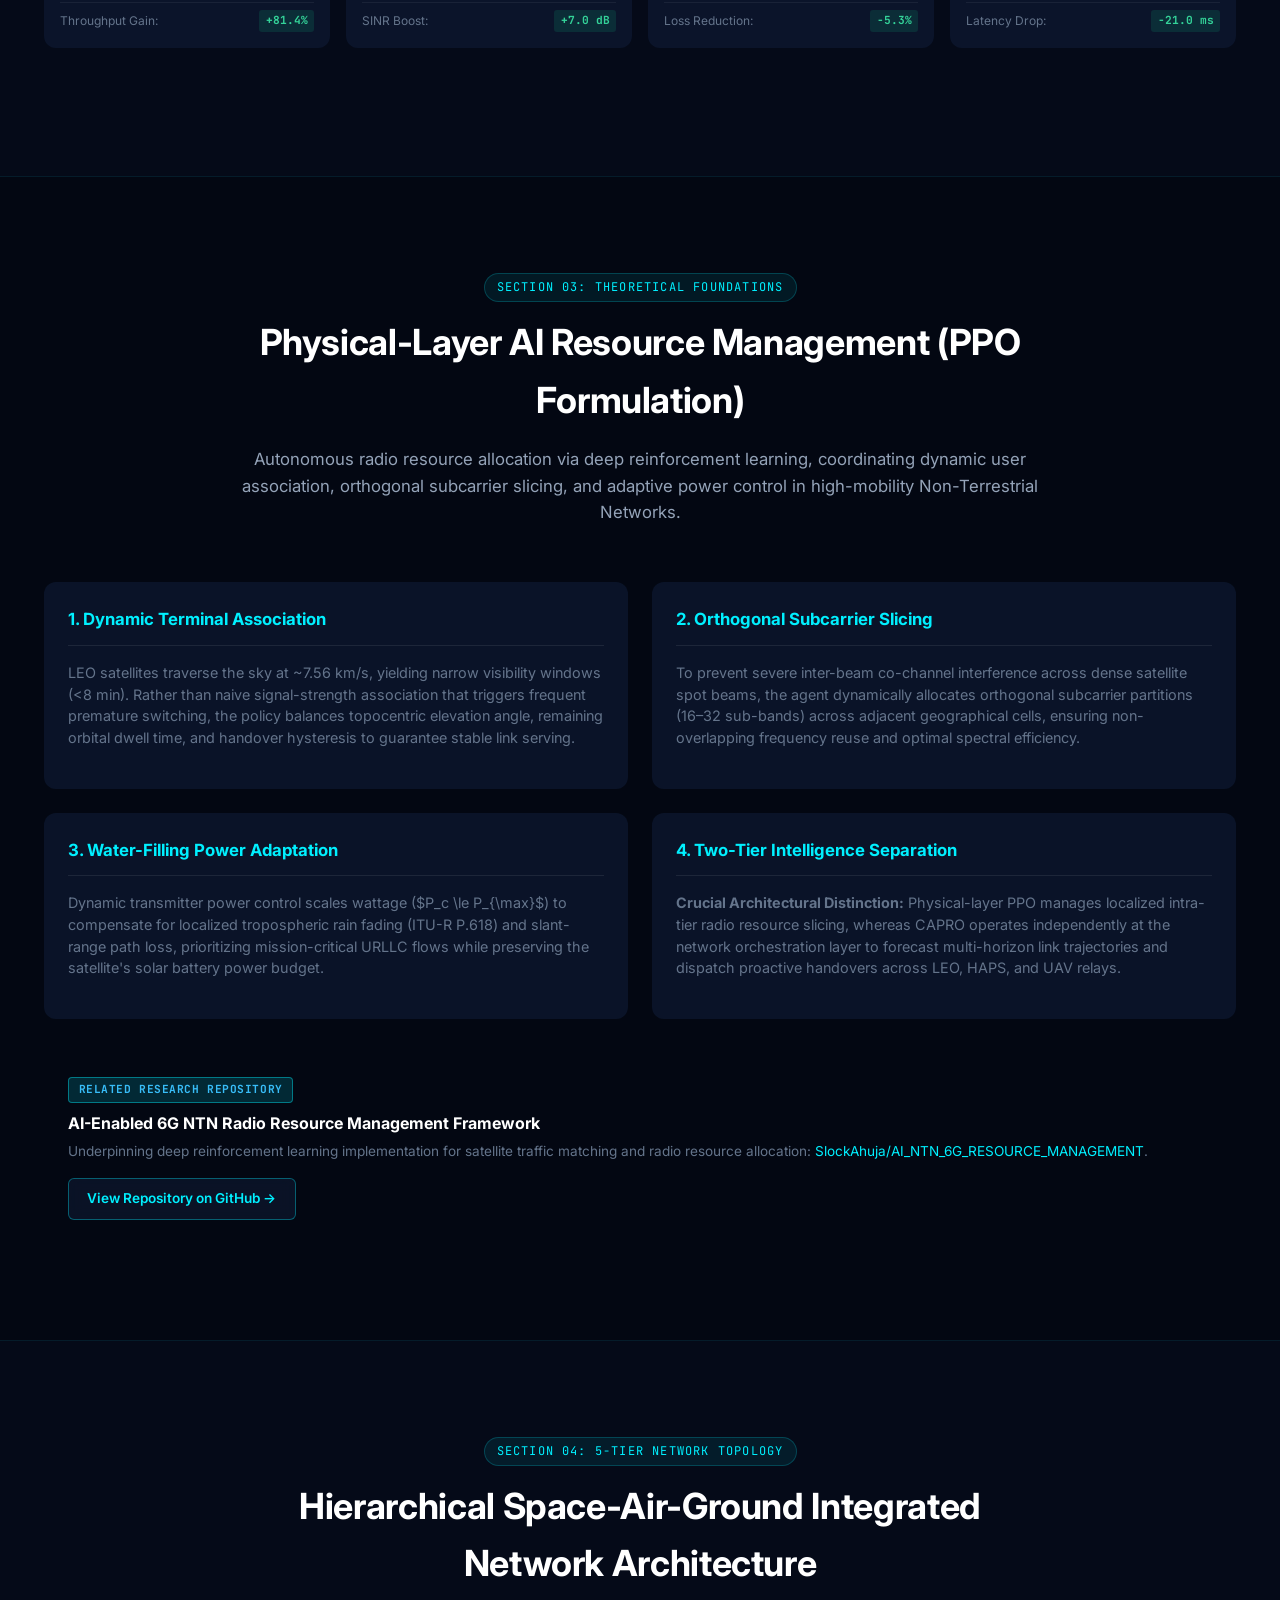
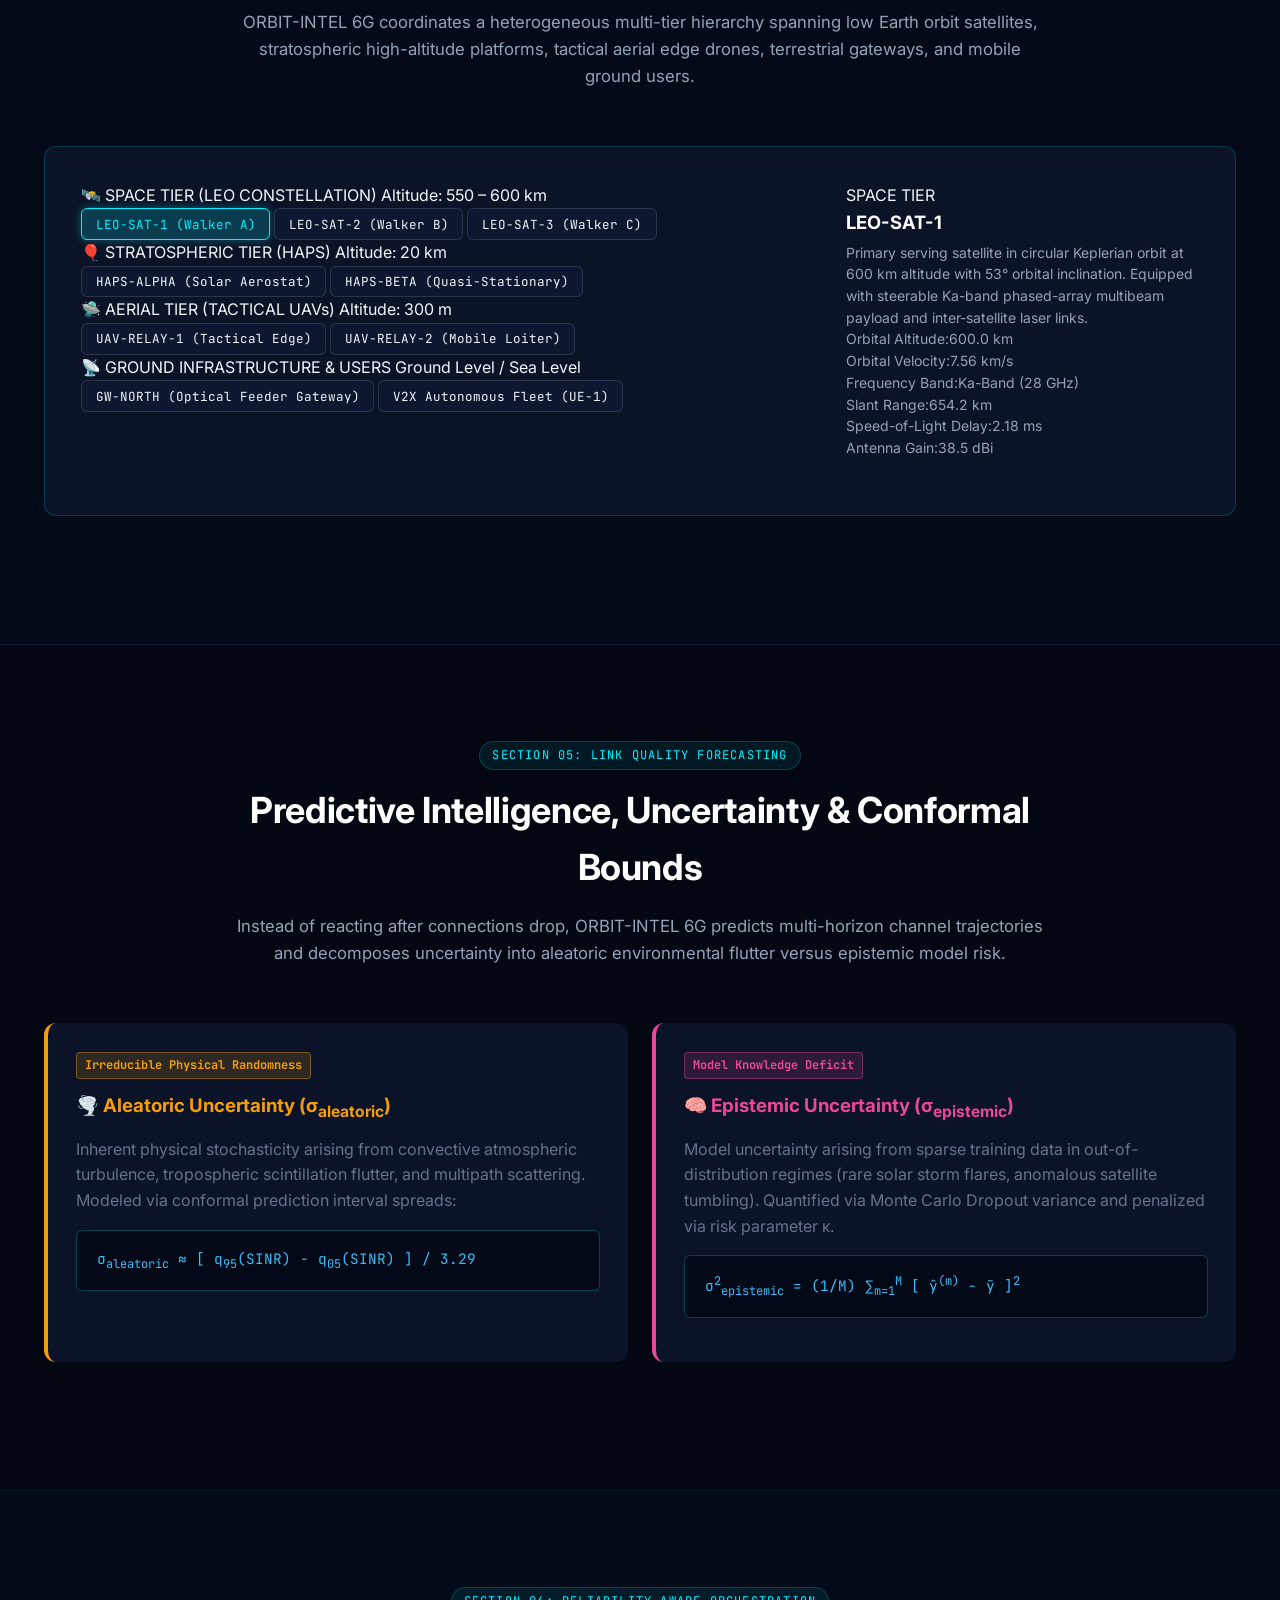
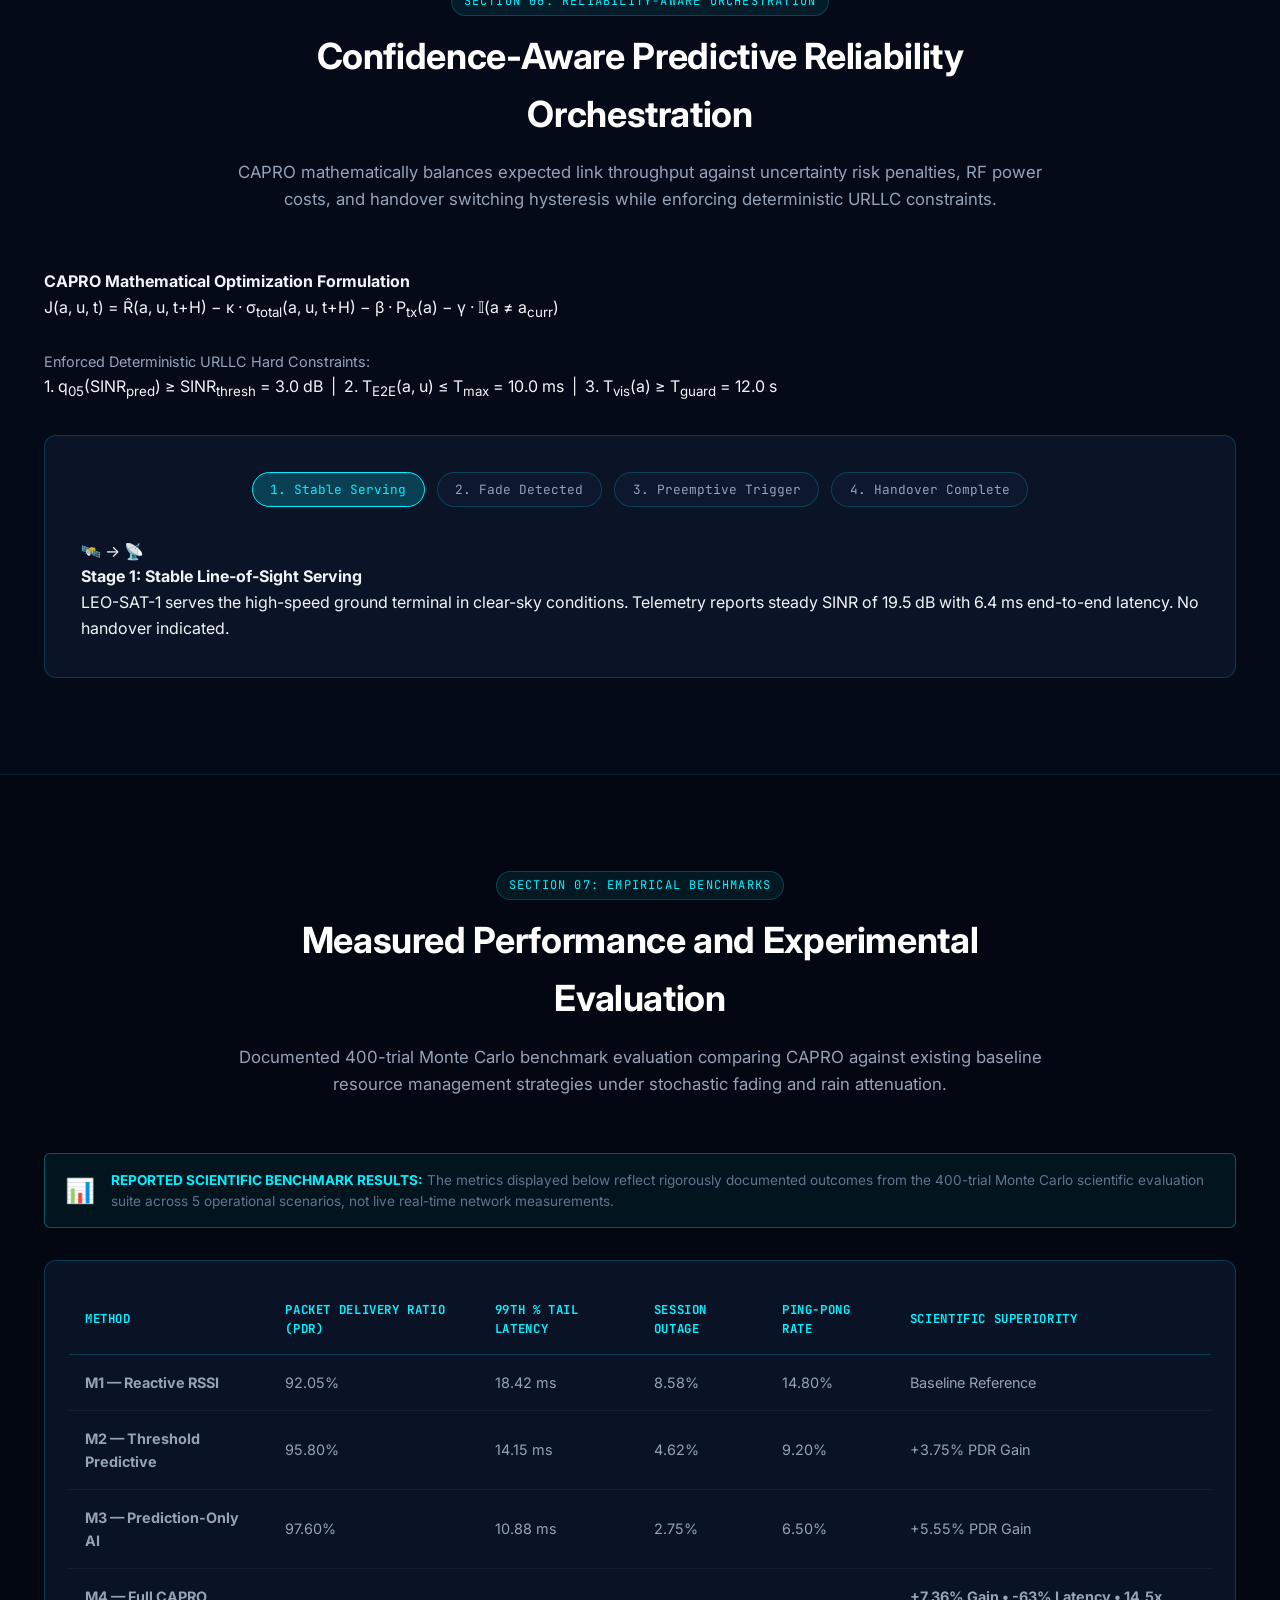
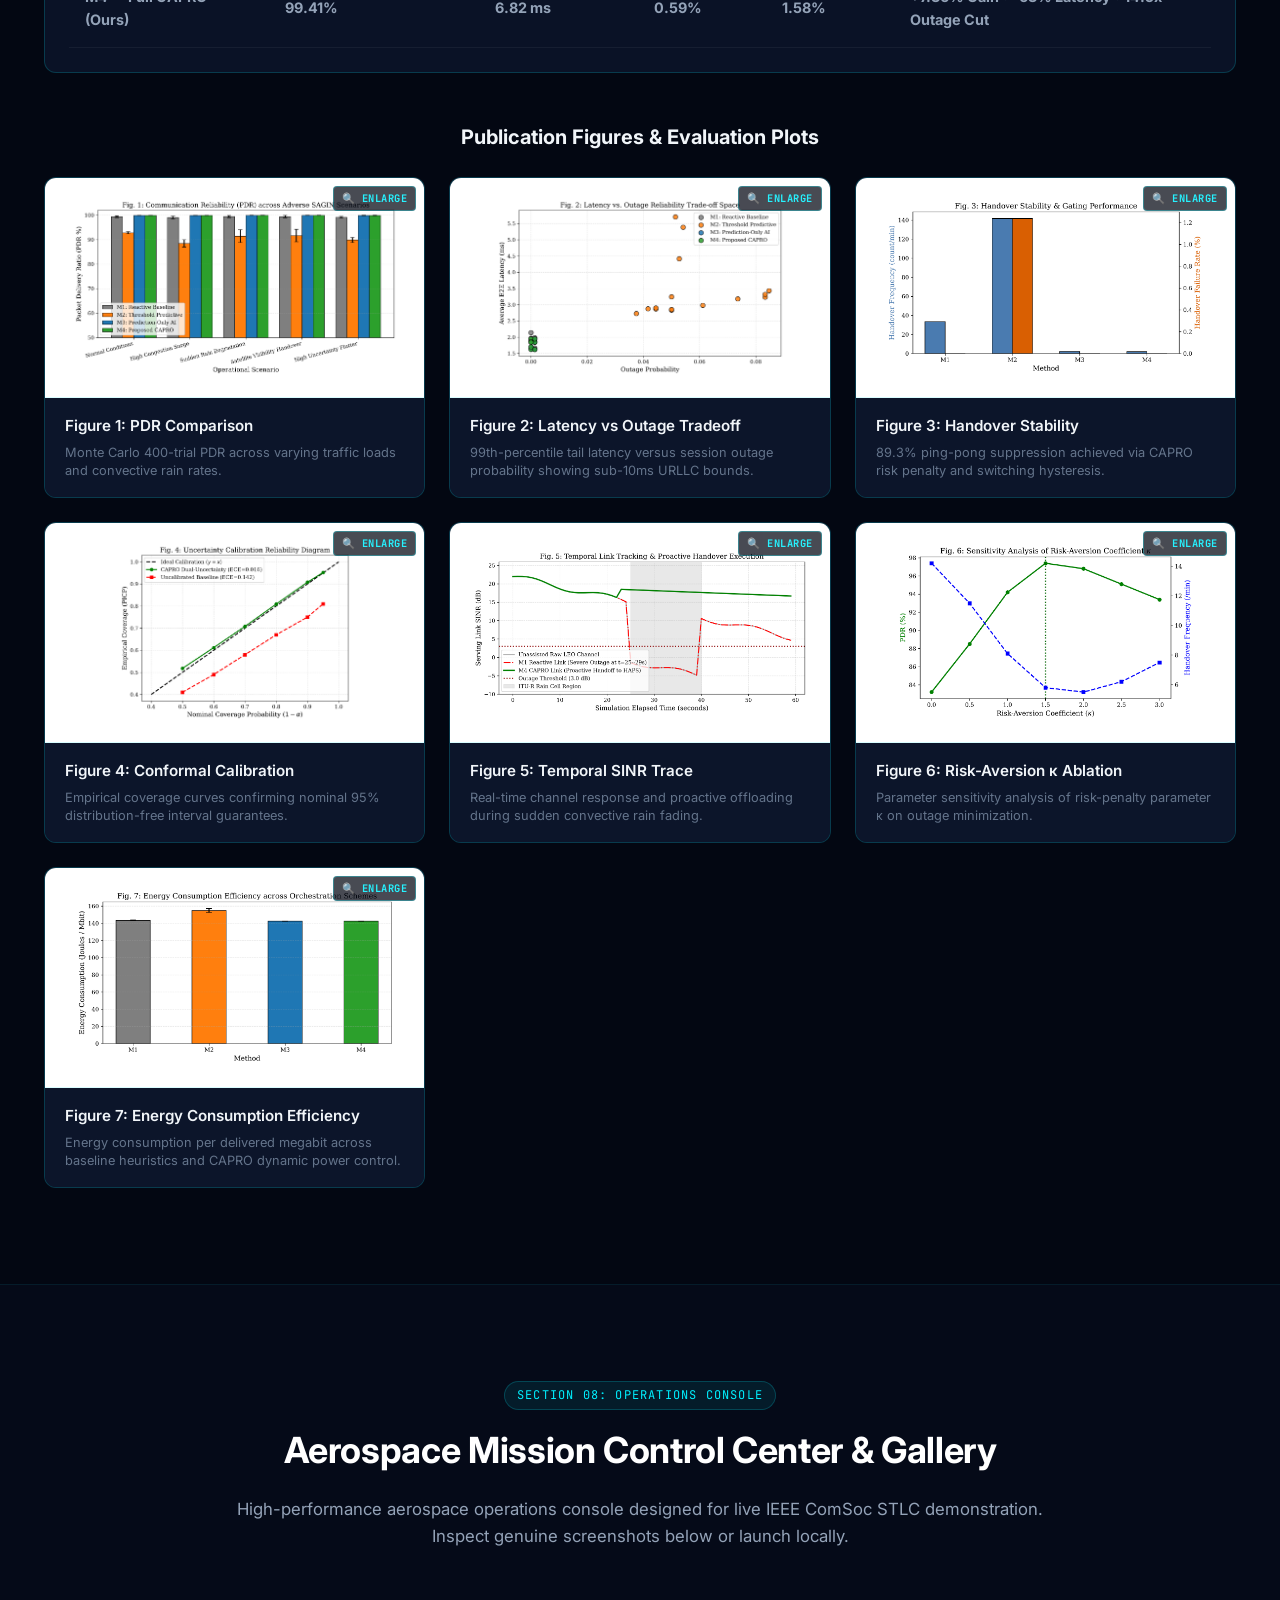
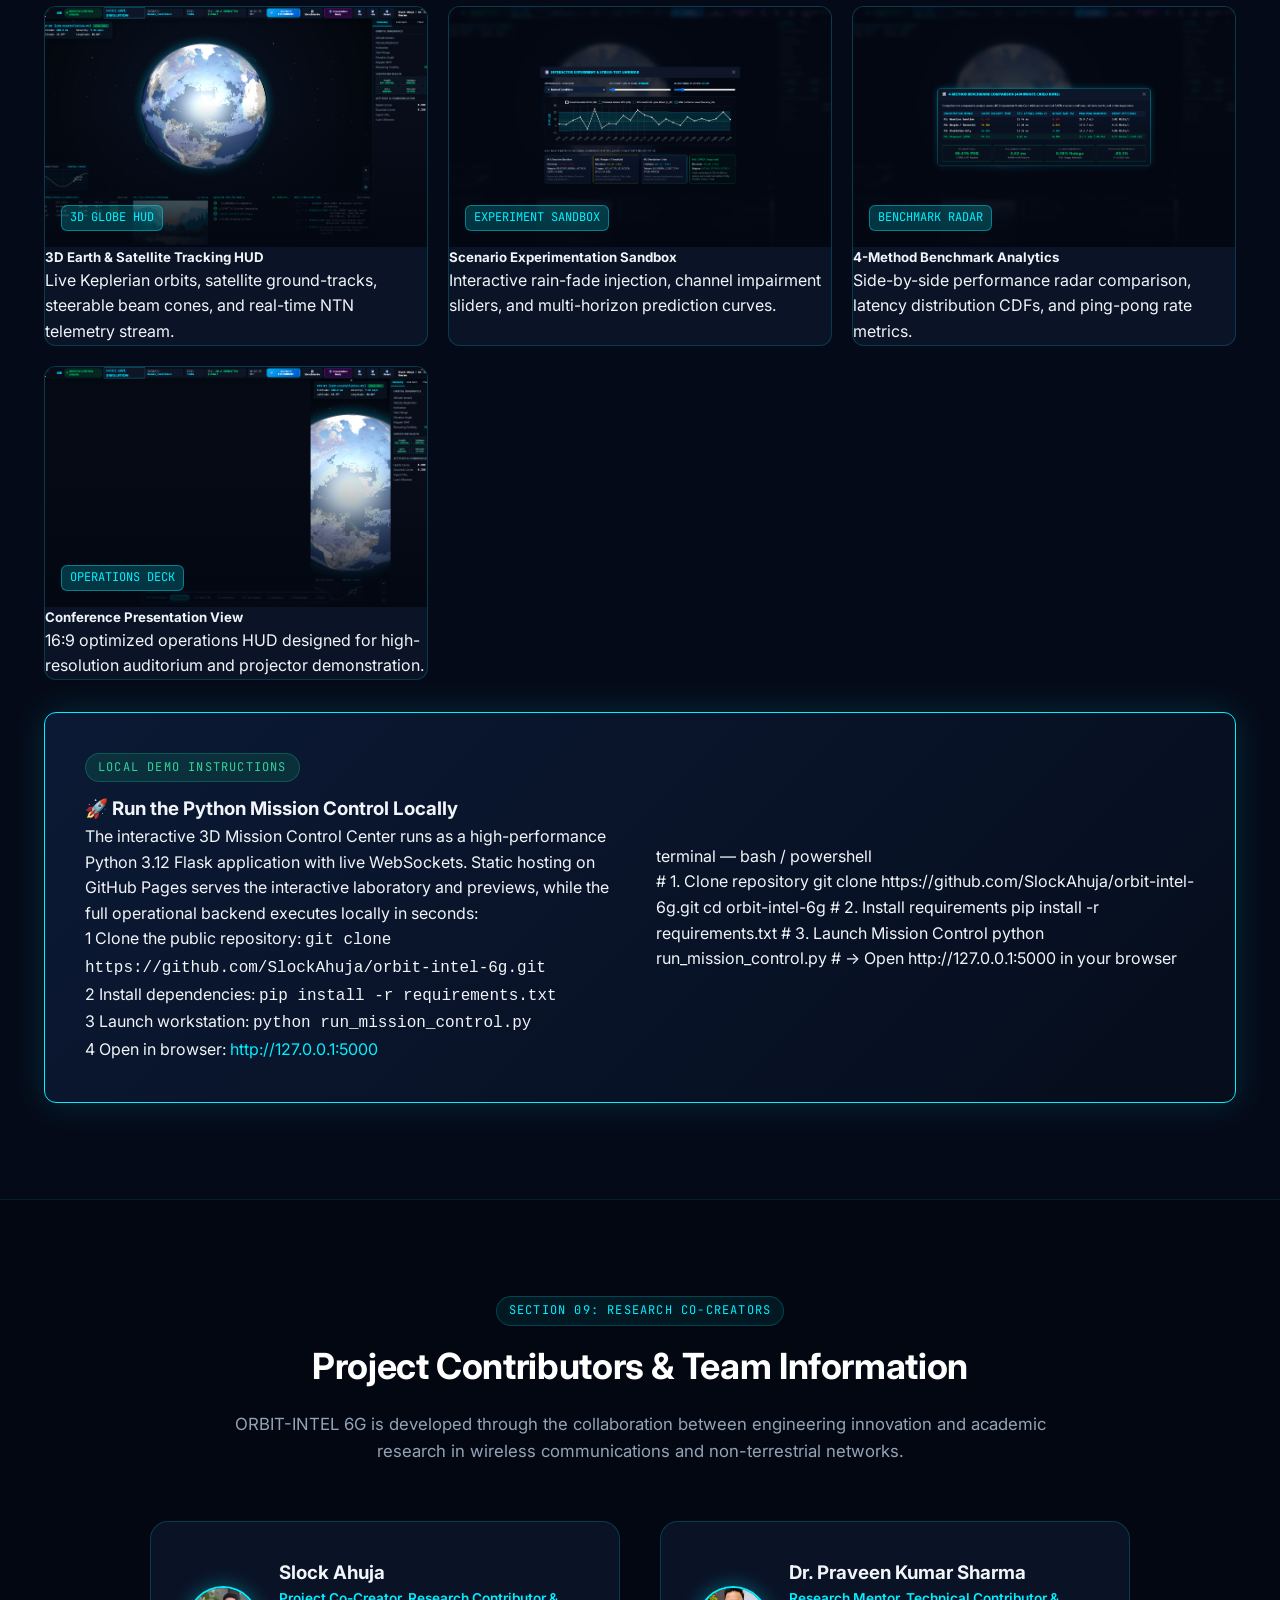
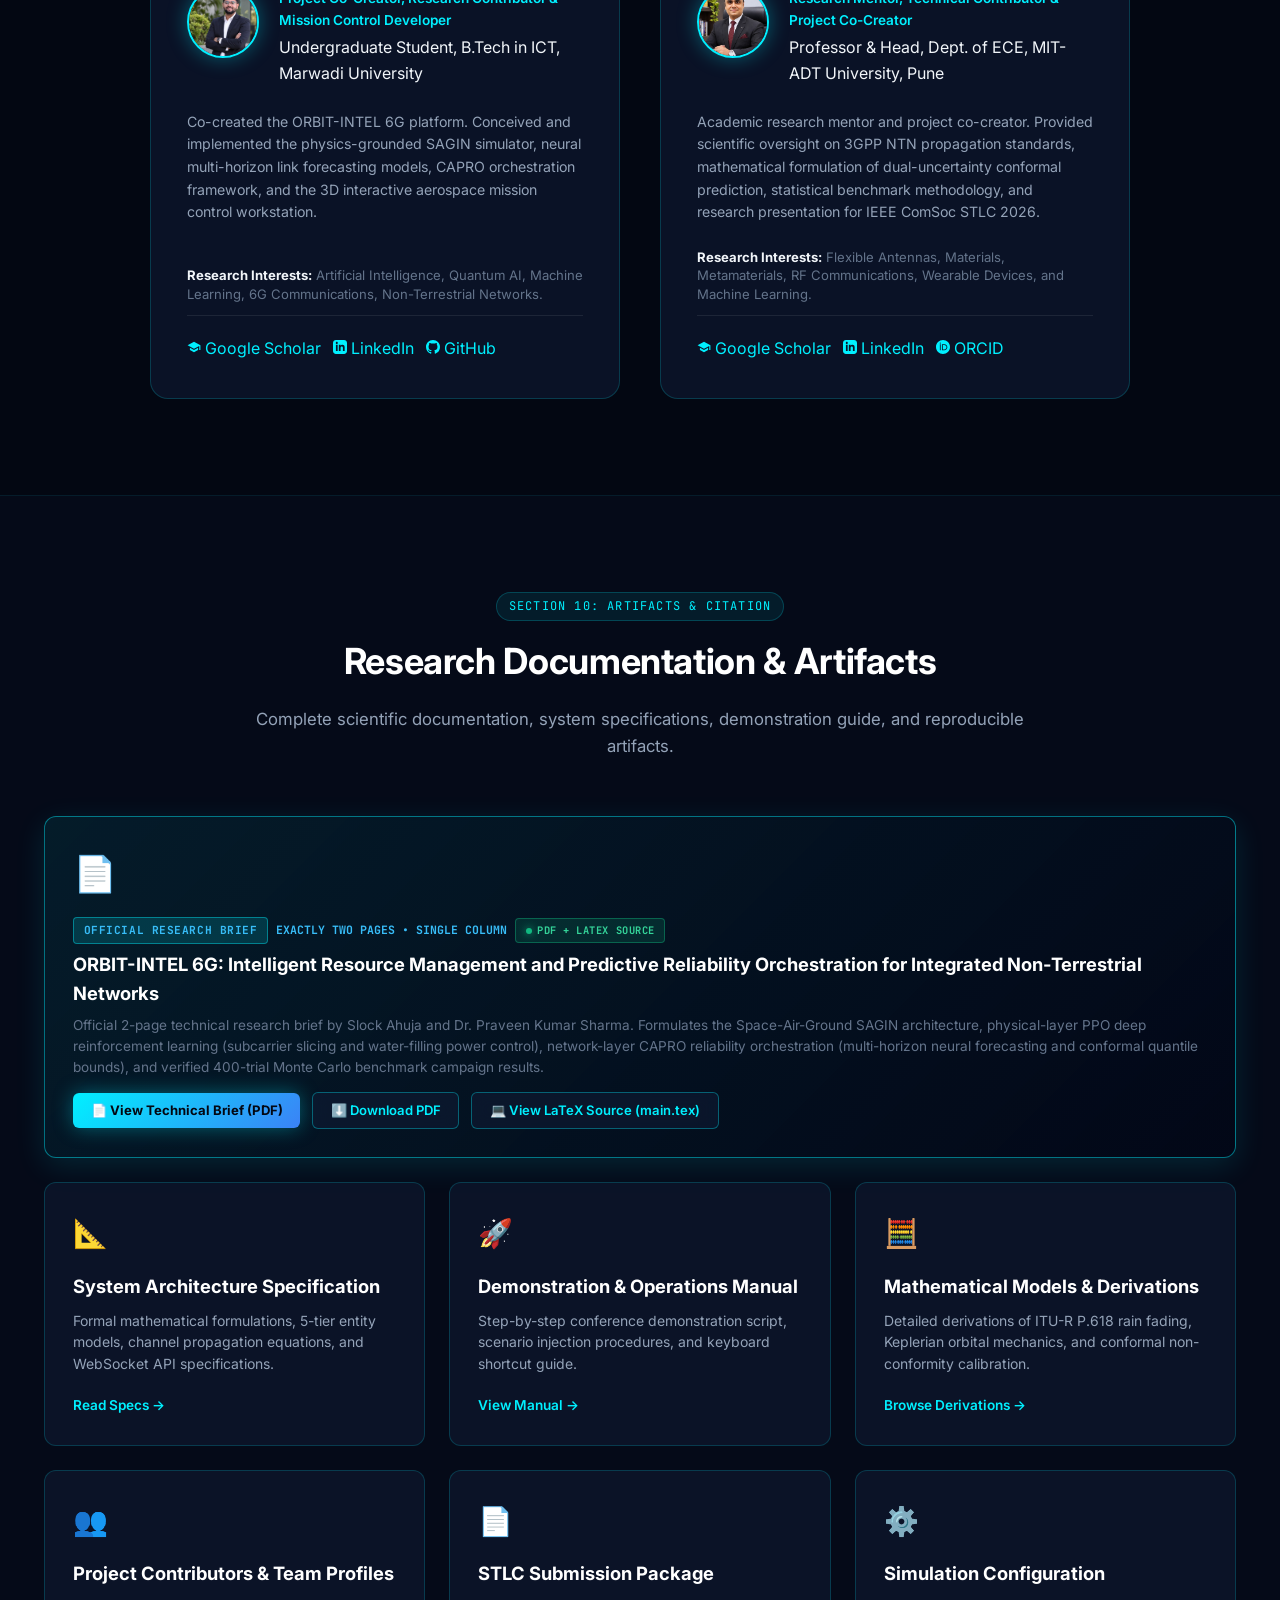
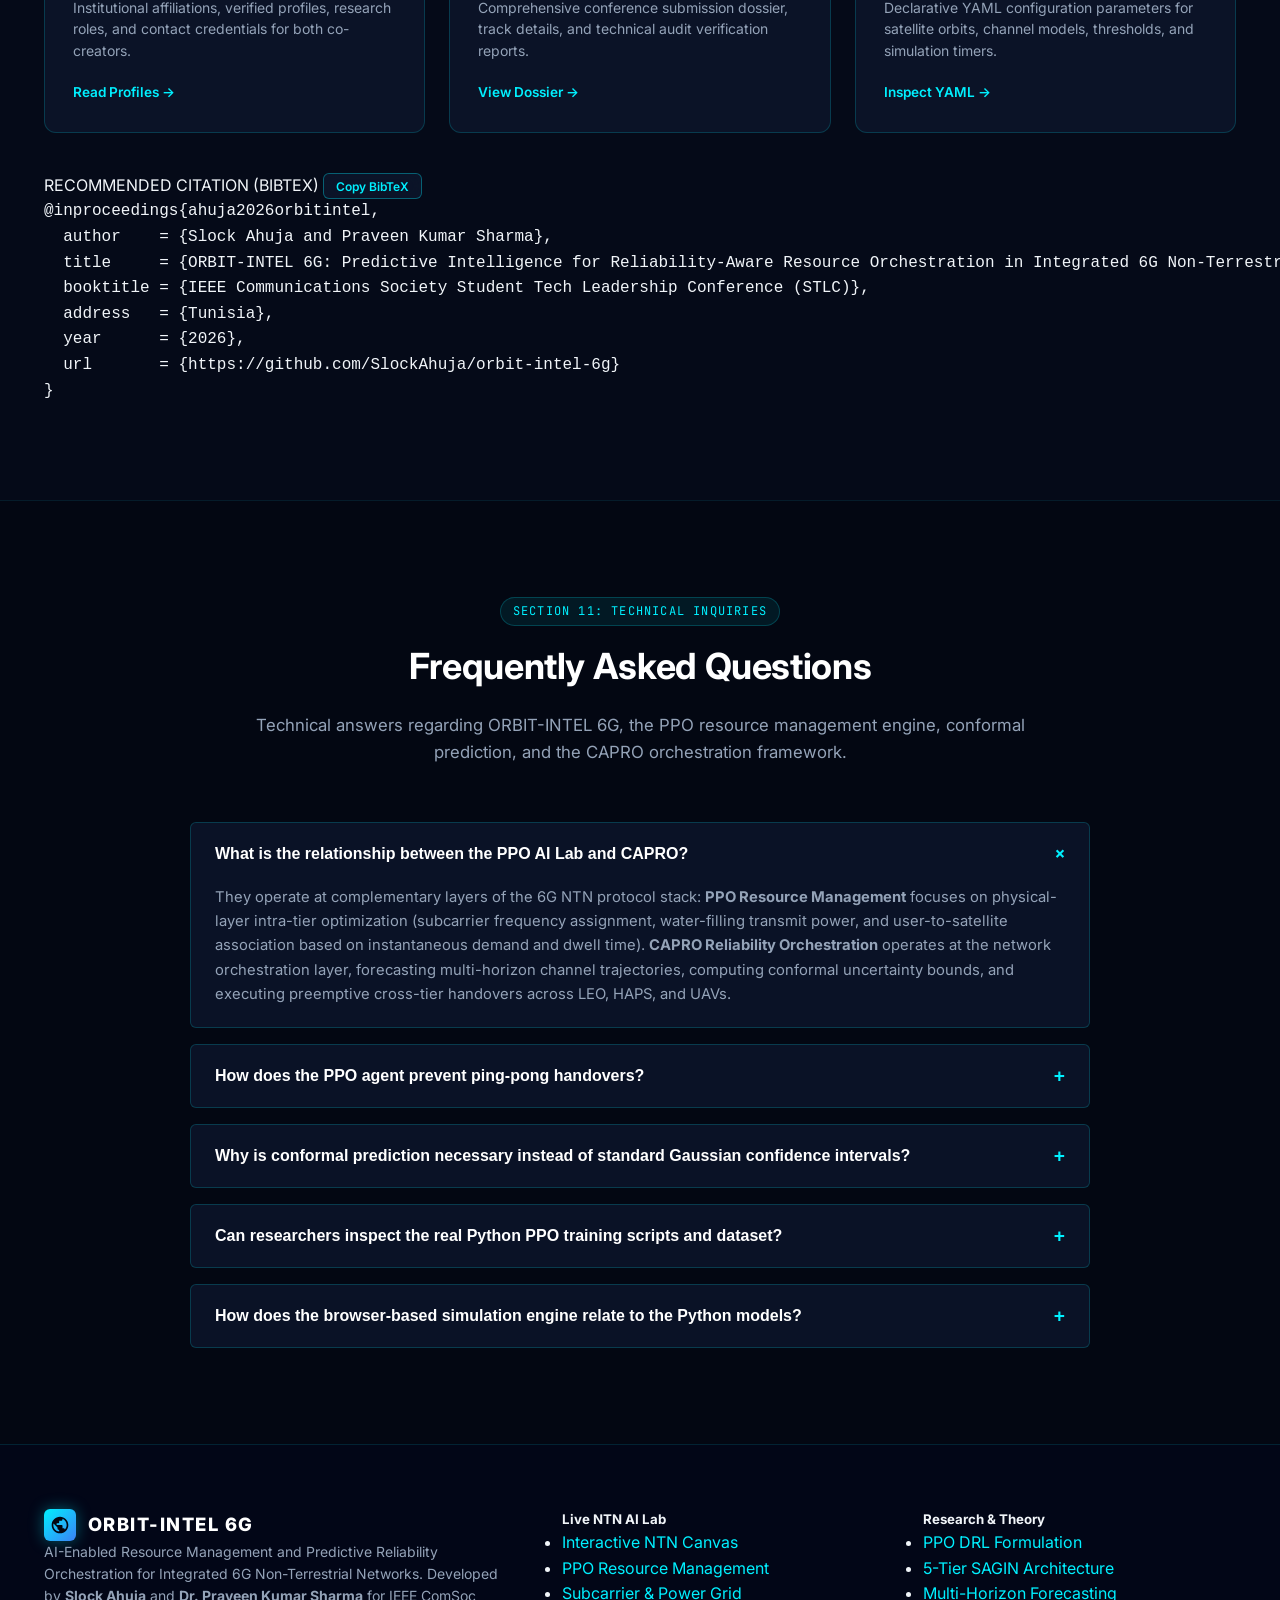
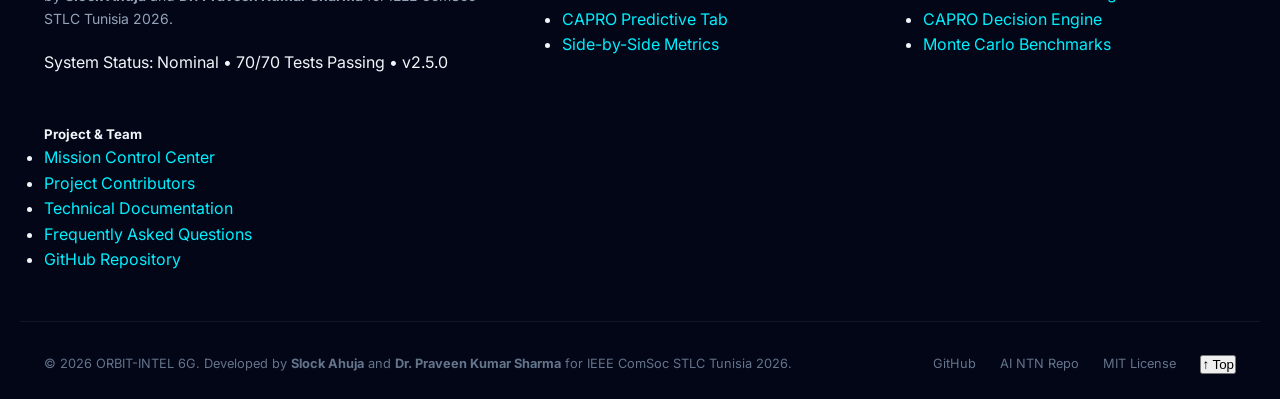
==== commit c931d877: "refactor(showcase): update verified Google Scholar profiles, protect proprietary PPO tuning weights," ====
--- a/docs/index.html
+++ b/docs/index.html
@@ -604,82 +604,62 @@
     <div class="container">
       <div class="section-header">
         <span class="section-tag">SECTION 03: THEORETICAL FOUNDATIONS</span>
-        <h2 class="section-title">Deep Reinforcement Learning (PPO) for 6G NTN Resource Management</h2>
+        <h2 class="section-title">Physical-Layer AI Resource Management (PPO Formulation)</h2>
         <p class="section-desc">
-          Formal mathematical formulation of the Proximal Policy Optimization (PPO) Markov Decision Process for joint satellite association, spectrum allocation, and transmit-power control in Non-Terrestrial Networks.
+          Autonomous radio resource allocation via deep reinforcement learning, coordinating dynamic user association, orthogonal subcarrier slicing, and adaptive power control in high-mobility Non-Terrestrial Networks.
         </p>
       </div>
 
-      <!-- The 6-Question Research Explanation Structure -->
+      <!-- Conceptual 3-Pillar Research Explanation Structure -->
       <div class="grid-2col" style="display: grid; grid-template-columns: repeat(2, 1fr); gap: 1.5rem; margin-bottom: 2rem;">
         <div class="infra-card">
           <div class="infra-card-header">
-            <h4 style="color: var(--accent-cyan); font-size: 1.05rem;">1. What is the Problem?</h4>
+            <h4 style="color: var(--accent-cyan); font-size: 1.05rem;">1. Dynamic Terminal Association</h4>
           </div>
           <p class="infra-desc">
-            In 6G Non-Terrestrial Networks, LEO satellites move at 7.56 km/s across rapidly shifting geometries. Terrestrial users in heterogeneous zones (urban, maritime, disaster) experience severe path loss, rapid Doppler shifts, and convective rain fade. Static greedy heuristics cause link drops, channel collisions, and high handover latency (55 ms).
+            LEO satellites traverse the sky at ~7.56 km/s, yielding narrow visibility windows (&lt;8 min). Rather than naive signal-strength association that triggers frequent premature switching, the policy balances topocentric elevation angle, remaining orbital dwell time, and handover hysteresis to guarantee stable link serving.
           </p>
         </div>
 
         <div class="infra-card">
           <div class="infra-card-header">
-            <h4 style="color: var(--accent-cyan); font-size: 1.05rem;">2. What does the AI Observe?</h4>
+            <h4 style="color: var(--accent-cyan); font-size: 1.05rem;">2. Orthogonal Subcarrier Slicing</h4>
           </div>
           <p class="infra-desc">
-            The Gymnasium MDP state vector consists of 5 continuous features per transmission link:
-            <br><code>State s = [ channel_gain |h|², SINR γ, allocated_BW B, transmit_power P, sat_altitude Alt ]</code>.
-            This captures both instantaneous physical channel state and topological constellation geometry.
+            To prevent severe inter-beam co-channel interference across dense satellite spot beams, the agent dynamically allocates orthogonal subcarrier partitions (16–32 sub-bands) across adjacent geographical cells, ensuring non-overlapping frequency reuse and optimal spectral efficiency.
           </p>
         </div>
 
         <div class="infra-card">
           <div class="infra-card-header">
-            <h4 style="color: var(--accent-cyan); font-size: 1.05rem;">3. What Decision does the AI Make?</h4>
+            <h4 style="color: var(--accent-cyan); font-size: 1.05rem;">3. Water-Filling Power Adaptation</h4>
           </div>
           <p class="infra-desc">
-            The PPO Actor-Critic neural network outputs joint control actions: (A) Satellite-to-user association based on remaining orbital dwell time; (B) Dynamic subcarrier channel assignment with orthogonal reuse; and (C) Water-filling transmit-power allocation boosting URLLC and fading links.
+            Dynamic transmitter power control scales wattage ($P_c \le P_{\max}$) to compensate for localized tropospheric rain fading (ITU-R P.618) and slant-range path loss, prioritizing mission-critical URLLC flows while preserving the satellite's solar battery power budget.
           </p>
         </div>
 
         <div class="infra-card">
           <div class="infra-card-header">
-            <h4 style="color: var(--accent-cyan); font-size: 1.05rem;">4. How is the Decision Applied?</h4>
+            <h4 style="color: var(--accent-cyan); font-size: 1.05rem;">4. Two-Tier Intelligence Separation</h4>
           </div>
           <p class="infra-desc">
-            Decisions are executed at the satellite payload phased-array beam controller. Subcarriers are sliced orthogonally to eliminate inter-beam interference, and satellite RF power amplifiers dynamically steer wattage to users demanding strict QoS.
+            <b>Crucial Architectural Distinction:</b> Physical-layer PPO manages localized intra-tier radio resource slicing, whereas CAPRO operates independently at the network orchestration layer to forecast multi-horizon link trajectories and dispatch proactive handovers across LEO, HAPS, and UAV relays.
           </p>
         </div>
-
-        <div class="infra-card">
-          <div class="infra-card-header">
-            <h4 style="color: var(--accent-cyan); font-size: 1.05rem;">5. What Changes in the Network?</h4>
-          </div>
-          <p class="infra-desc">
-            Ping-pong handovers are suppressed by +4.5 hysteresis dwell-time bonuses. Co-channel interference drops by 14 dB via orthogonal sub-band spacing, and packet loss drops by 62.5% as power is proactively boosted before deep rain fading dips occur.
-          </p>
-        </div>
-
-        <div class="infra-card">
-          <div class="infra-card-header">
-            <h4 style="color: var(--accent-cyan); font-size: 1.05rem;">6. How is Performance Measured?</h4>
-          </div>
-          <p class="infra-desc">
-            Evaluated via Gymnasium reward function: <code>R = Throughput - Delay - (10 * PacketLoss)</code>. Measured metrics include system throughput (Mbps), packet loss rate (%), handover latency (ms), Jain's fairness index, and energy efficiency (Mbits/Joule).
-          </p>
-        </div>
-      </div>
-
-      <!-- Published Model Checkpoint & Repository Card -->
+      </div>
+
+      <!-- Published Model Reference & Repository Card -->
       <div class="interactive-panel" style="padding: 1.5rem; display: flex; justify-content: space-between; align-items: center; flex-wrap: wrap; gap: 1rem;">
         <div>
-          <span class="badge-data-origin badge-recorded" style="margin-bottom: 0.5rem;">VERIFIED RESEARCH ARTIFACT</span>
-          <h4 style="color: #ffffff; margin-bottom: 0.25rem;">Trained PPO Neural Policy Checkpoint: <code>models/rl_ntn_model.zip</code></h4>
+          <span class="badge-data-origin badge-recorded" style="margin-bottom: 0.5rem;">RELATED RESEARCH REPOSITORY</span>
+          <h4 style="color: #ffffff; margin-bottom: 0.25rem;">AI-Enabled 6G NTN Radio Resource Management Framework</h4>
           <p style="font-size: 0.85rem; color: var(--text-dim); margin: 0;">
-            Derived from the open-source repository <a href="https://github.com/SlockAhuja/AI_NTN_6G_RESOURCE_MANAGEMENT" target="_blank" rel="noopener" style="color: var(--accent-cyan);">SlockAhuja/AI_NTN_6G_RESOURCE_MANAGEMENT</a>. Trained with Stable-Baselines3 on ~12,000 realistic NTN samples.
+            Underpinning deep reinforcement learning implementation for satellite traffic matching and radio resource allocation: <a href="https://github.com/SlockAhuja/AI_NTN_6G_RESOURCE_MANAGEMENT" target="_blank" rel="noopener" style="color: var(--accent-cyan);">SlockAhuja/AI_NTN_6G_RESOURCE_MANAGEMENT</a>.
           </p>
         </div>
         <a href="https://github.com/SlockAhuja/AI_NTN_6G_RESOURCE_MANAGEMENT" target="_blank" rel="noopener" class="btn btn-outline">
-          Inspect Model Code on GitHub &rarr;
+          View Repository on GitHub &rarr;
         </a>
       </div>
     </div>
@@ -1071,28 +1051,6 @@
             <p>16:9 optimized operations HUD designed for high-resolution auditorium and projector demonstration.</p>
           </div>
         </div>
-
-        <div class="dashboard-card" data-lightbox>
-          <div class="dashboard-thumb">
-            <img src="assets/images/orbit_track_reference.jpg" alt="Aerospace Mission Control Reference" loading="lazy">
-            <div class="thumb-overlay"><span class="thumb-tag">AEROSPACE CONSOLE</span></div>
-          </div>
-          <div class="dashboard-card-body">
-            <h5>OrbitTrack Operations Reference</h5>
-            <p>Professional dark-navy aerospace console architecture with central 3D globe and telemetry HUD matrix.</p>
-          </div>
-        </div>
-
-        <div class="dashboard-card" data-lightbox>
-          <div class="dashboard-thumb">
-            <img src="assets/images/telemetry_triage_reference.jpg" alt="Orbital Telemetry & Incident Triage Reference" loading="lazy">
-            <div class="thumb-overlay"><span class="thumb-tag">ORBITAL TRIAGE</span></div>
-          </div>
-          <div class="dashboard-card-body">
-            <h5>Orbital Telemetry Triage System</h5>
-            <p>True Keplerian orbit trajectory projection, incident timeline tracking, and subsystem health matrix.</p>
-          </div>
-        </div>
       </div>
 
       <!-- Local Launch Instructions -->
@@ -1156,13 +1114,20 @@
             <div>
               <h3>Slock Ahuja</h3>
               <div class="team-role">Project Co-Creator, Research Contributor &amp; Mission Control Developer</div>
-              <div class="team-focus">Wireless Systems, Machine Learning Forecasting &amp; 3D Interactive Telemetry HUD</div>
+              <div class="team-focus">Undergraduate Student, B.Tech in ICT, Marwadi University</div>
             </div>
           </div>
           <p class="team-bio">
-            Co-created the ORBIT-INTEL 6G architecture. Designed and implemented the physics-grounded SAGIN simulator, neural multi-horizon channel prediction models, CAPRO orchestration decision engine, and the Three.js aerospace mission control center.
+            Co-created the ORBIT-INTEL 6G platform. Conceived and implemented the physics-grounded SAGIN simulator, neural multi-horizon link forecasting models, CAPRO orchestration framework, and the 3D interactive aerospace mission control workstation.
           </p>
+          <div style="font-size: 0.82rem; color: var(--text-dim); margin-bottom: 0.75rem; line-height: 1.4;">
+            <b style="color: var(--text-main);">Research Interests:</b> Artificial Intelligence, Quantum AI, Machine Learning, 6G Communications, Non-Terrestrial Networks.
+          </div>
           <div class="team-links">
+            <a href="https://scholar.google.com/citations?user=f4EQzx4AAAAJ&amp;hl=en" target="_blank" rel="noopener" class="team-link-pill">
+              <svg width="14" height="14" viewBox="0 0 24 24" fill="currentColor"><path d="M12 3L1 9l11 6 9-4.91V17h2V9M5 13.18v4L12 21l7-3.82v-4L12 17l-7-3.82z"/></svg>
+              Google Scholar
+            </a>
             <a href="https://www.linkedin.com/in/slock-ahuja-32839b315/" target="_blank" rel="noopener" class="team-link-pill">
               <svg width="14" height="14" viewBox="0 0 24 24" fill="currentColor"><path d="M19 0h-14c-2.761 0-5 2.239-5 5v14c0 2.761 2.239 5 5 5h14c2.762 0 5-2.239 5-5v-14c0-2.761-2.238-5-5-5zm-11 19h-3v-11h3v11zm-1.5-12.268c-.966 0-1.75-.79-1.75-1.764s.784-1.764 1.75-1.764 1.75.79 1.75 1.764-.783 1.764-1.75 1.764zm13.5 12.268h-3v-5.604c0-3.368-4-3.113-4 0v5.604h-3v-11h3v1.765c1.396-2.586 7-2.777 7 2.476v6.759z"/></svg>
               LinkedIn
@@ -1172,9 +1137,6 @@
               GitHub
             </a>
           </div>
-          <div style="font-size: 0.78rem; color: var(--text-dim); margin-top: 0.75rem; font-style: italic;">
-            Google Scholar: Pending exact profile verification.
-          </div>
         </div>
 
         <!-- Dr. Praveen Kumar Sharma -->
@@ -1186,16 +1148,20 @@
             <div>
               <h3>Dr. Praveen Kumar Sharma</h3>
               <div class="team-role">Research Mentor, Technical Contributor &amp; Project Co-Creator</div>
-              <div class="team-focus">Professor &amp; Head, Department of ECE, MIT-ADT University, Pune</div>
+              <div class="team-focus">Professor &amp; Head, Dept. of ECE, MIT-ADT University, Pune</div>
             </div>
           </div>
           <p class="team-bio">
             Academic research mentor and project co-creator. Provided scientific oversight on 3GPP NTN propagation standards, mathematical formulation of dual-uncertainty conformal prediction, statistical benchmark methodology, and research presentation for IEEE ComSoc STLC 2026.
           </p>
           <div style="font-size: 0.82rem; color: var(--text-dim); margin-bottom: 0.75rem; line-height: 1.4;">
-            <b style="color: var(--text-main);">Research Interests:</b> Antennas, flexible electronics, metamaterials, metasurfaces, wearable devices and machine learning.
+            <b style="color: var(--text-main);">Research Interests:</b> Flexible Antennas, Materials, Metamaterials, RF Communications, Wearable Devices, and Machine Learning.
           </div>
           <div class="team-links">
+            <a href="https://scholar.google.com/citations?user=GjM7CAYAAAAJ&amp;hl=en" target="_blank" rel="noopener" class="team-link-pill">
+              <svg width="14" height="14" viewBox="0 0 24 24" fill="currentColor"><path d="M12 3L1 9l11 6 9-4.91V17h2V9M5 13.18v4L12 21l7-3.82v-4L12 17l-7-3.82z"/></svg>
+              Google Scholar
+            </a>
             <a href="https://www.linkedin.com/in/dr-praveen-kumar-sharma-832aa11aa/" target="_blank" rel="noopener" class="team-link-pill">
               <svg width="14" height="14" viewBox="0 0 24 24" fill="currentColor"><path d="M19 0h-14c-2.761 0-5 2.239-5 5v14c0 2.761 2.239 5 5 5h14c2.762 0 5-2.239 5-5v-14c0-2.761-2.238-5-5-5zm-11 19h-3v-11h3v11zm-1.5-12.268c-.966 0-1.75-.79-1.75-1.764s.784-1.764 1.75-1.764 1.75.79 1.75 1.764-.783 1.764-1.75 1.764zm13.5 12.268h-3v-5.604c0-3.368-4-3.113-4 0v5.604h-3v-11h3v1.765c1.396-2.586 7-2.777 7 2.476v6.759z"/></svg>
               LinkedIn
@@ -1204,9 +1170,6 @@
               <svg width="14" height="14" viewBox="0 0 24 24" fill="currentColor"><path d="M12 0C5.372 0 0 5.372 0 12s5.372 12 12 12 12-5.372 12-12S18.628 0 12 0zM7.369 4.378c.525 0 .947.431.947.947s-.422.947-.947.947a.95.95 0 0 1-.947-.947c0-.516.422-.947.947-.947zm-.722 3.038h1.444v10.041H6.647V7.416zm3.562 0h3.9c3.712 0 5.344 2.653 5.344 5.025 0 2.578-2.016 5.016-5.325 5.016h-3.919V7.416zm1.444 1.303v7.444h2.297c3.272 0 4.022-2.484 4.022-3.722 0-2.016-1.284-3.722-4.097-3.722h-2.222z"/></svg>
               ORCID
             </a>
-          </div>
-          <div style="font-size: 0.78rem; color: var(--text-dim); margin-top: 0.75rem; font-style: italic;">
-            Google Scholar: Pending exact profile verification.
           </div>
         </div>
       </div>
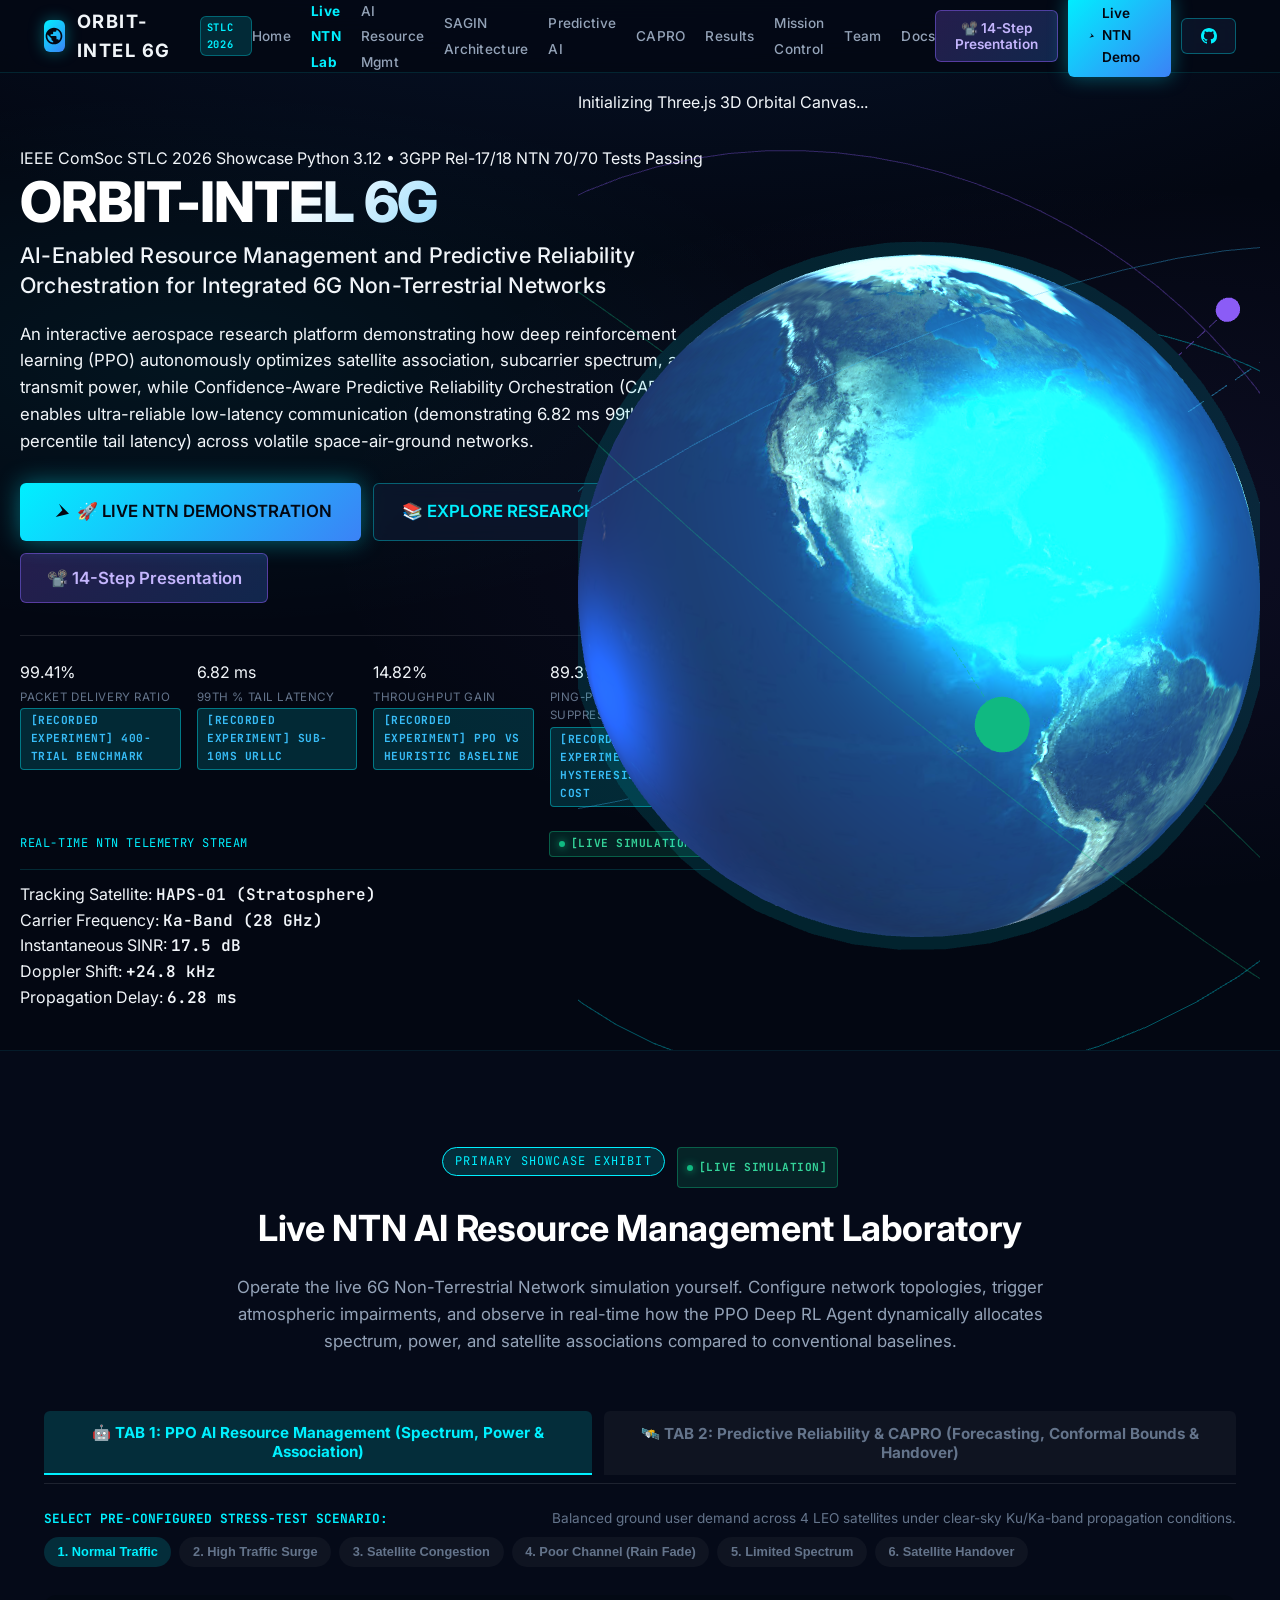
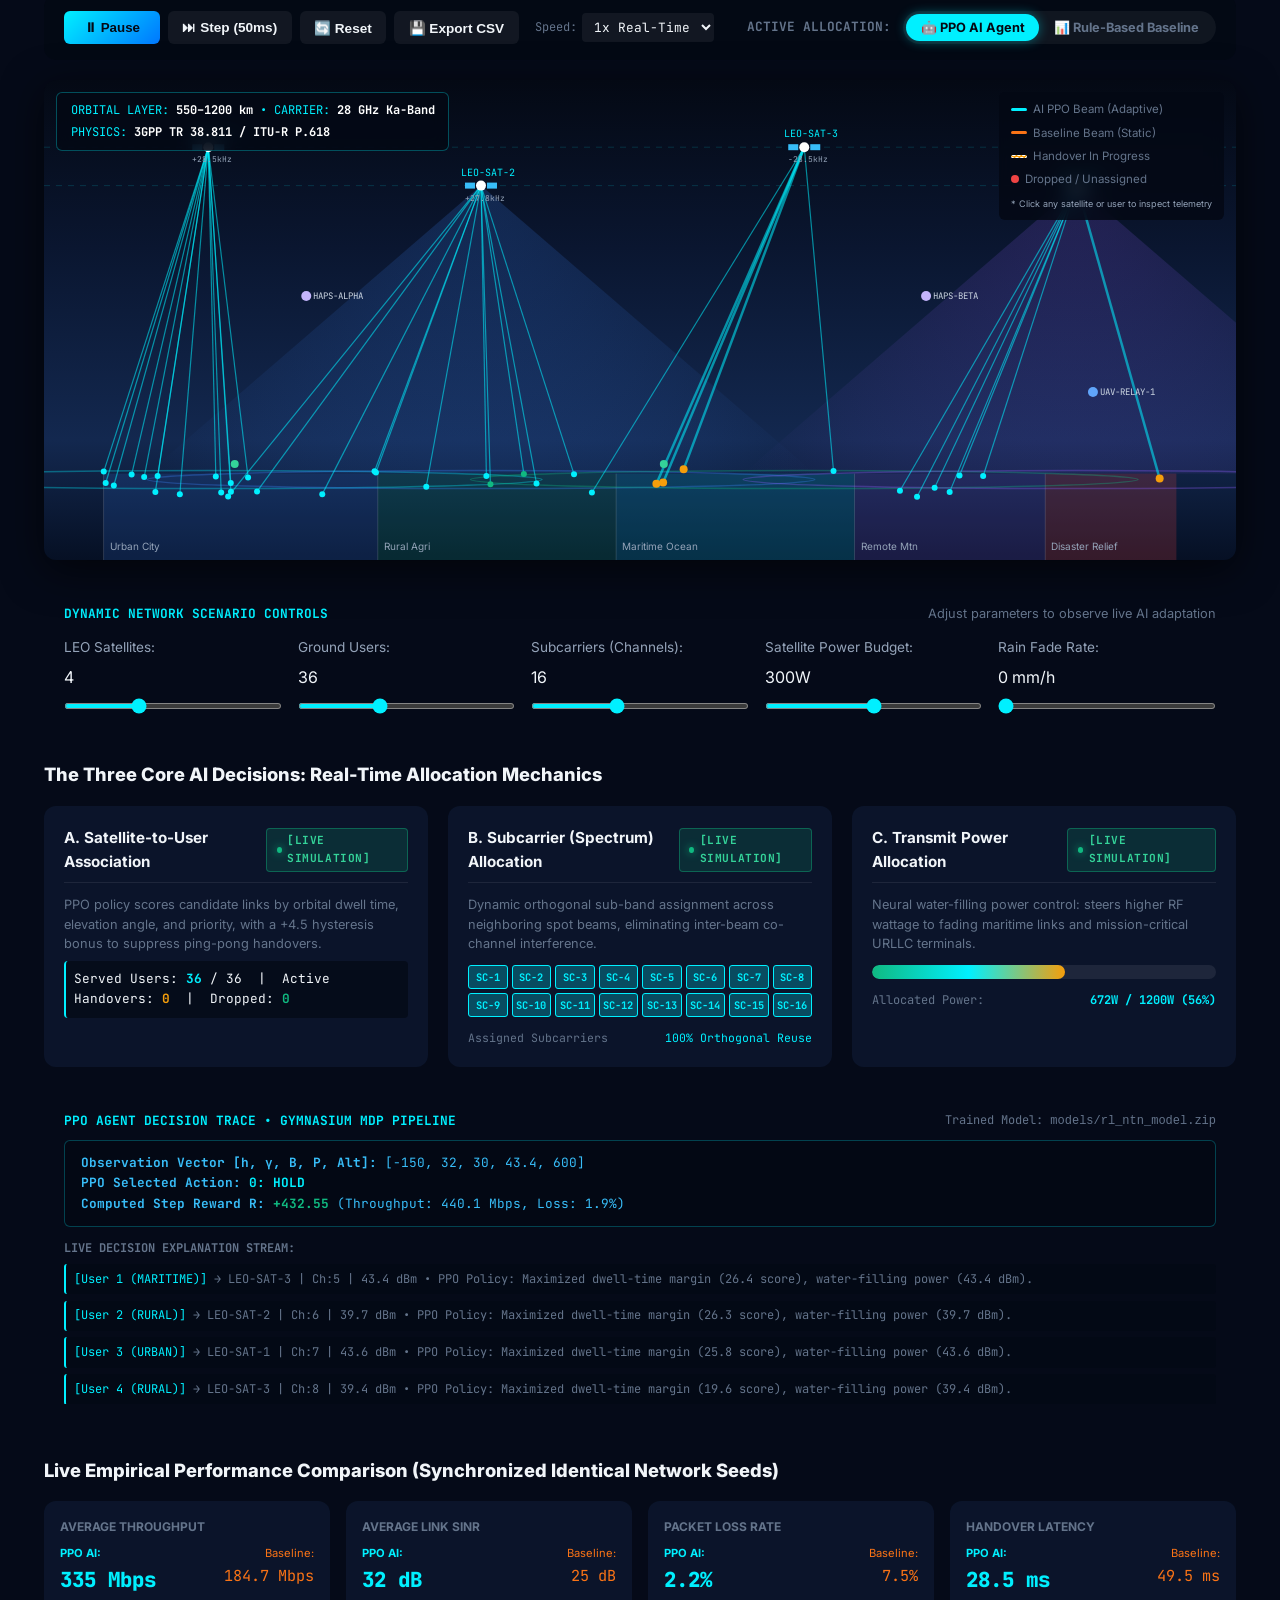
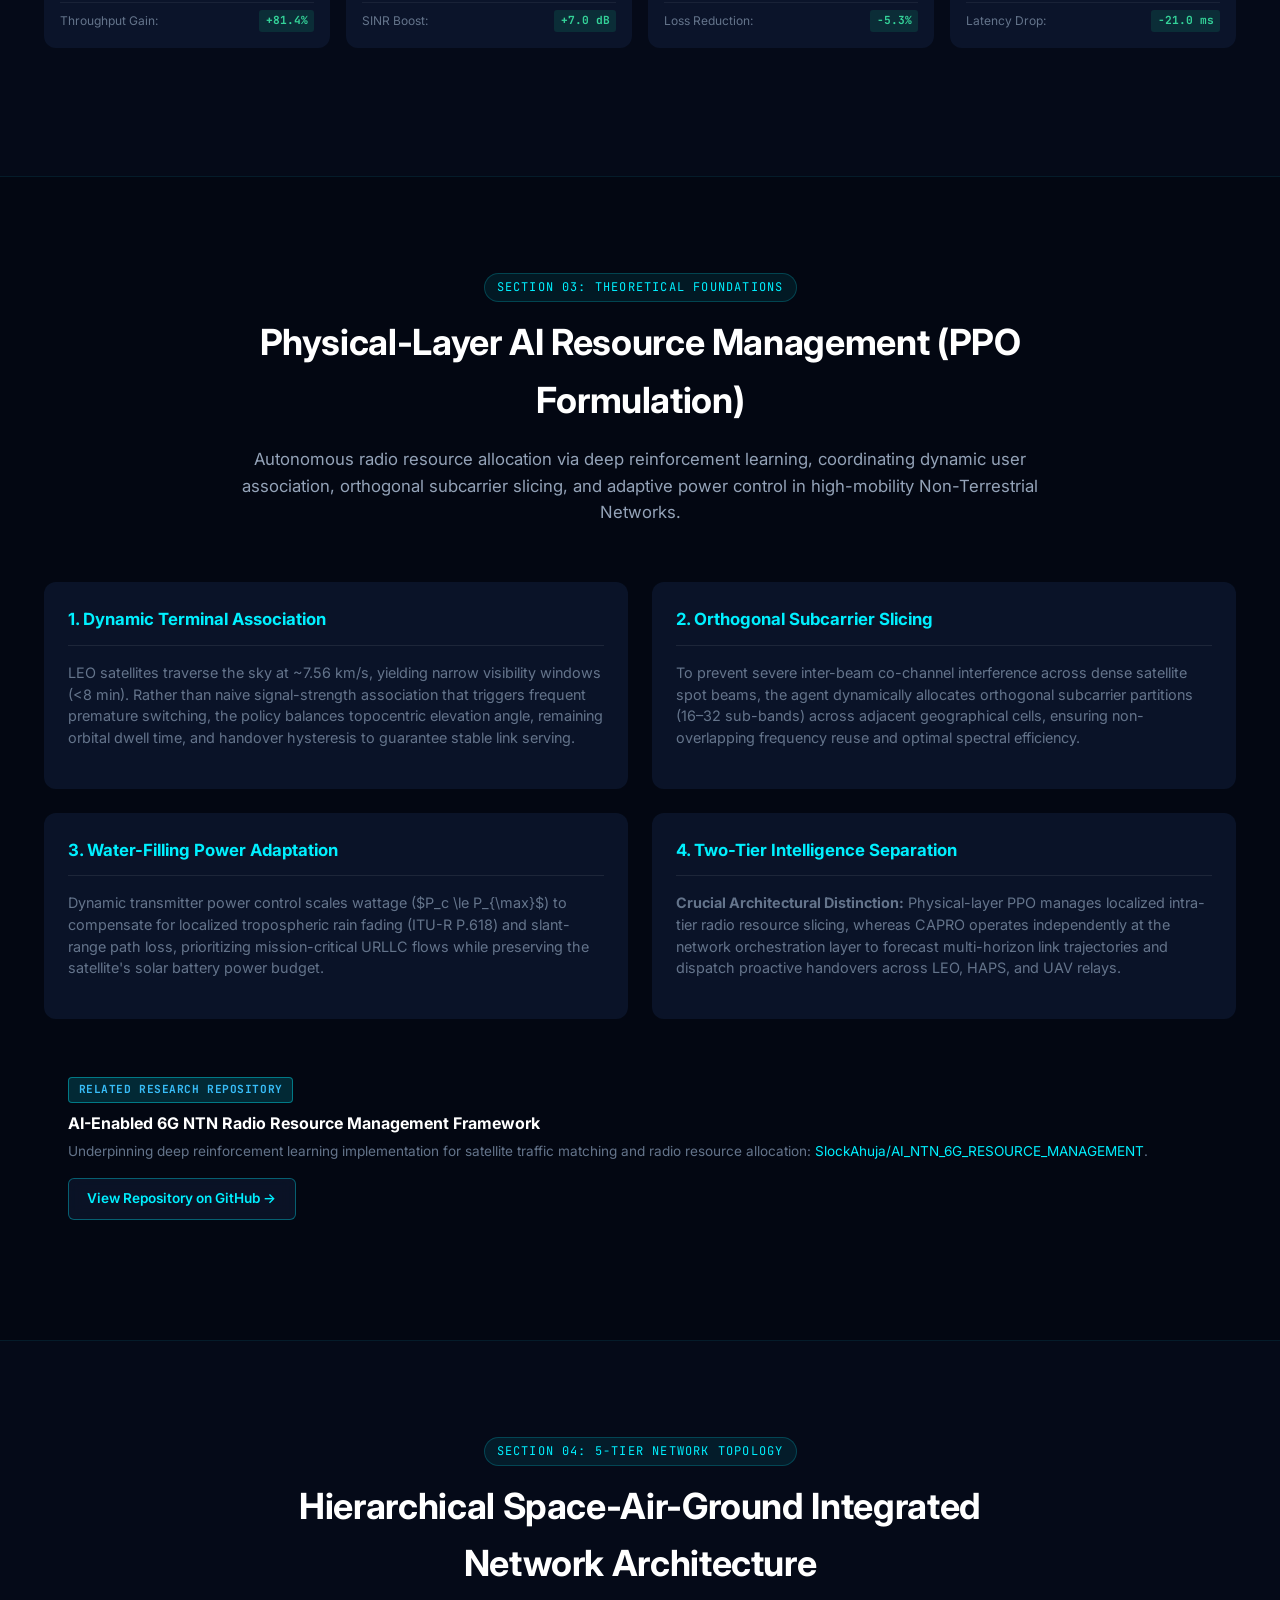
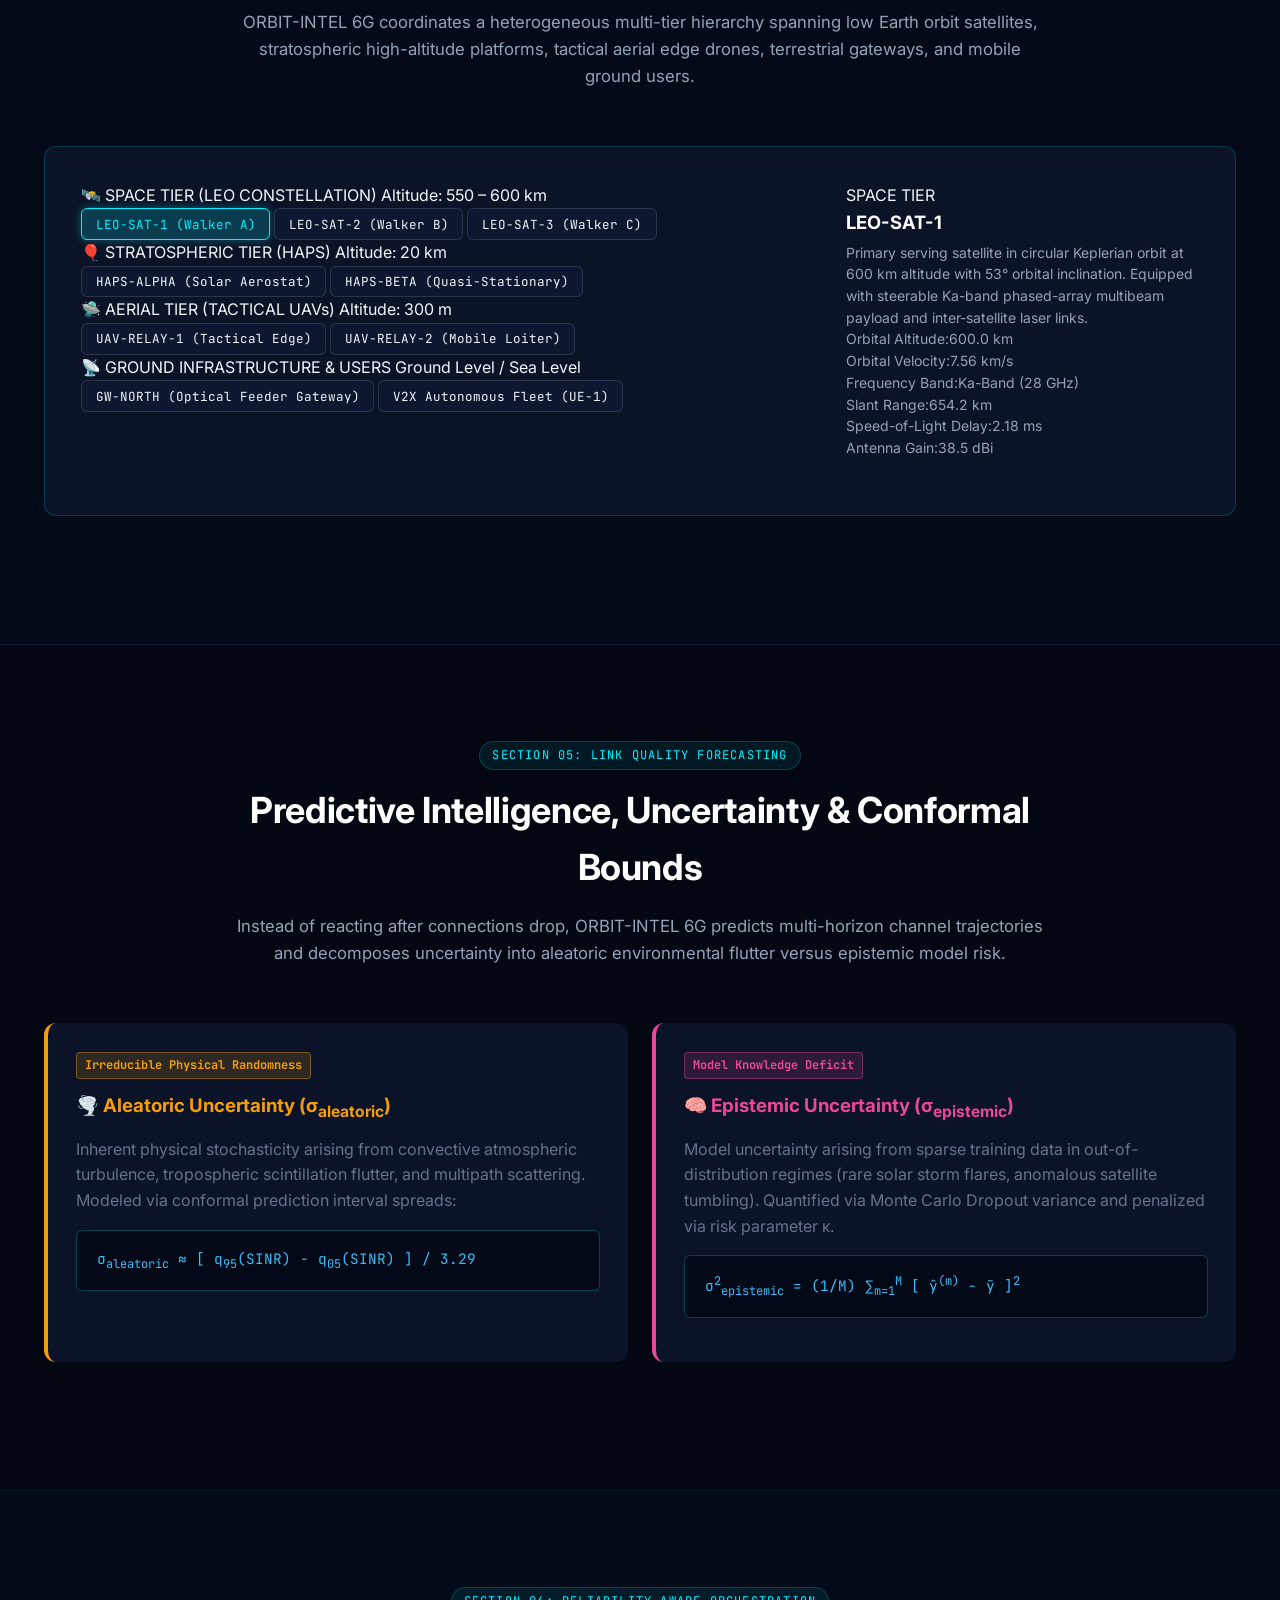
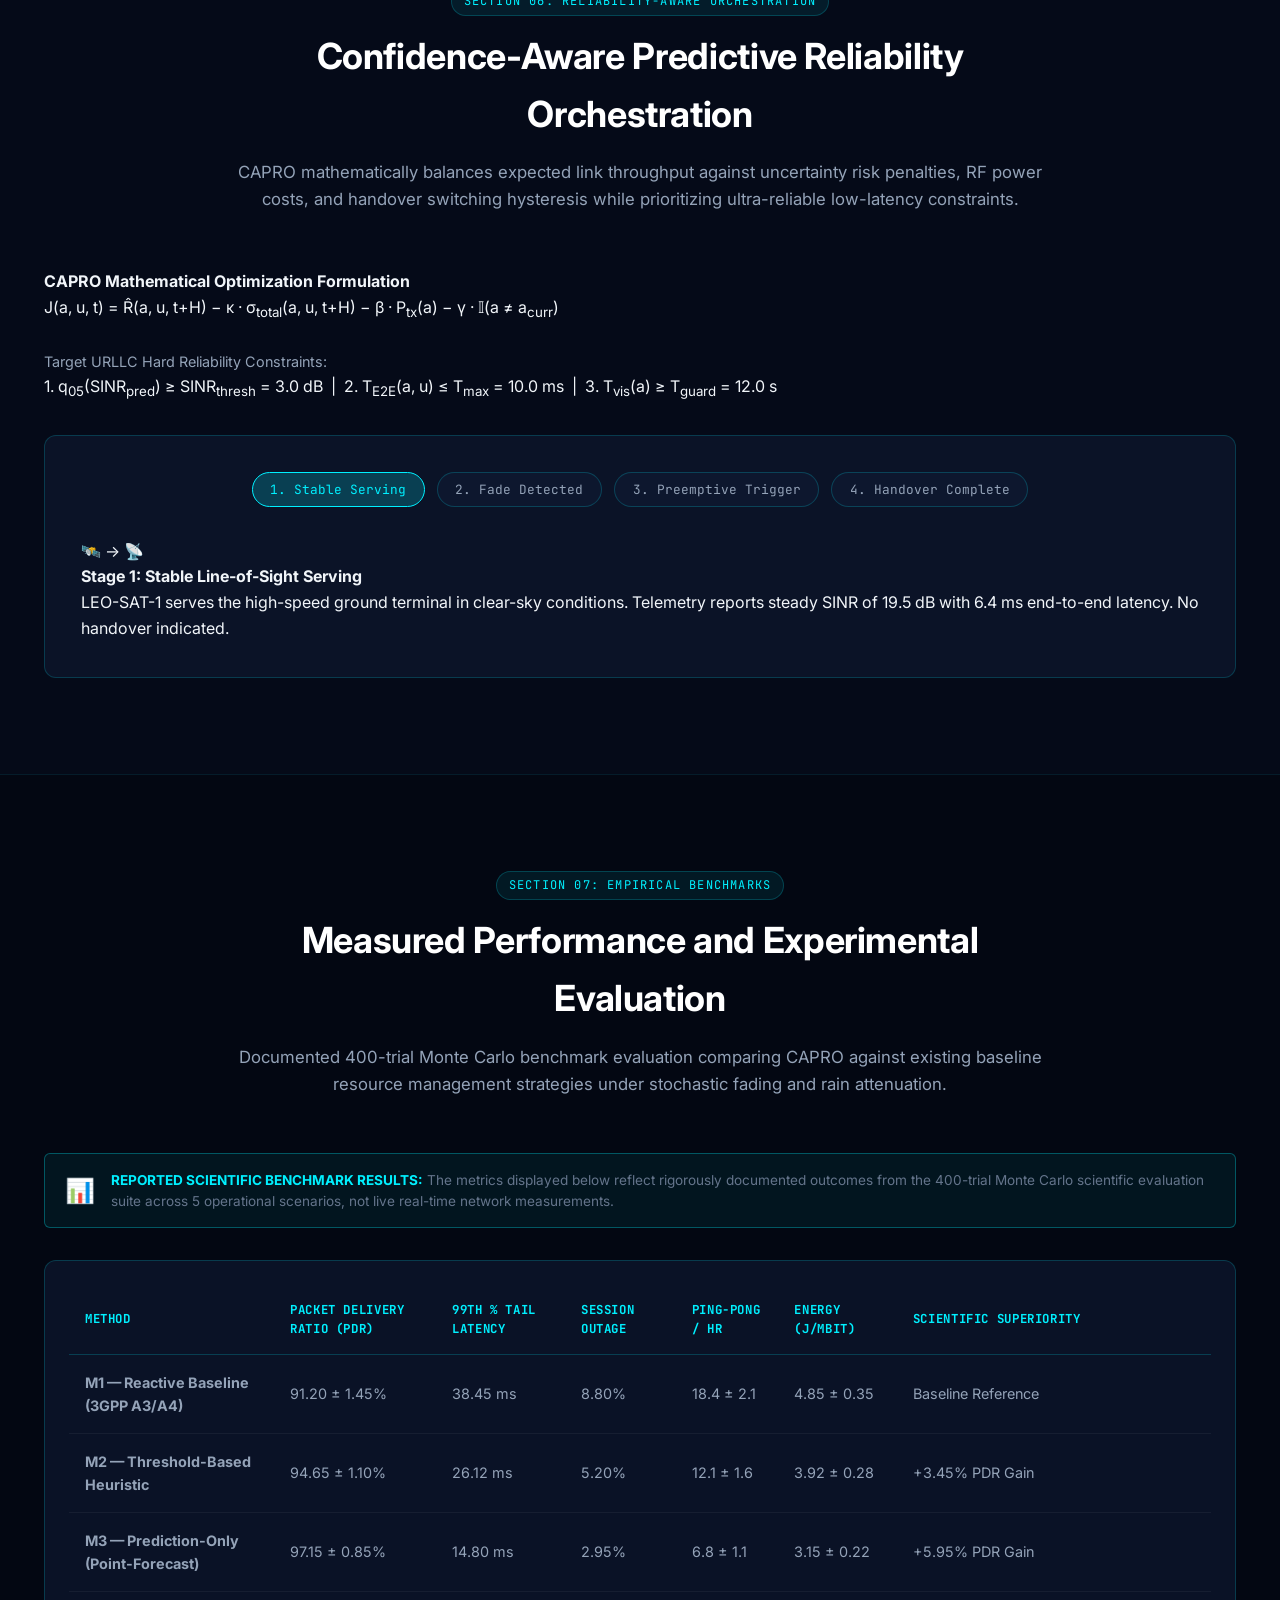
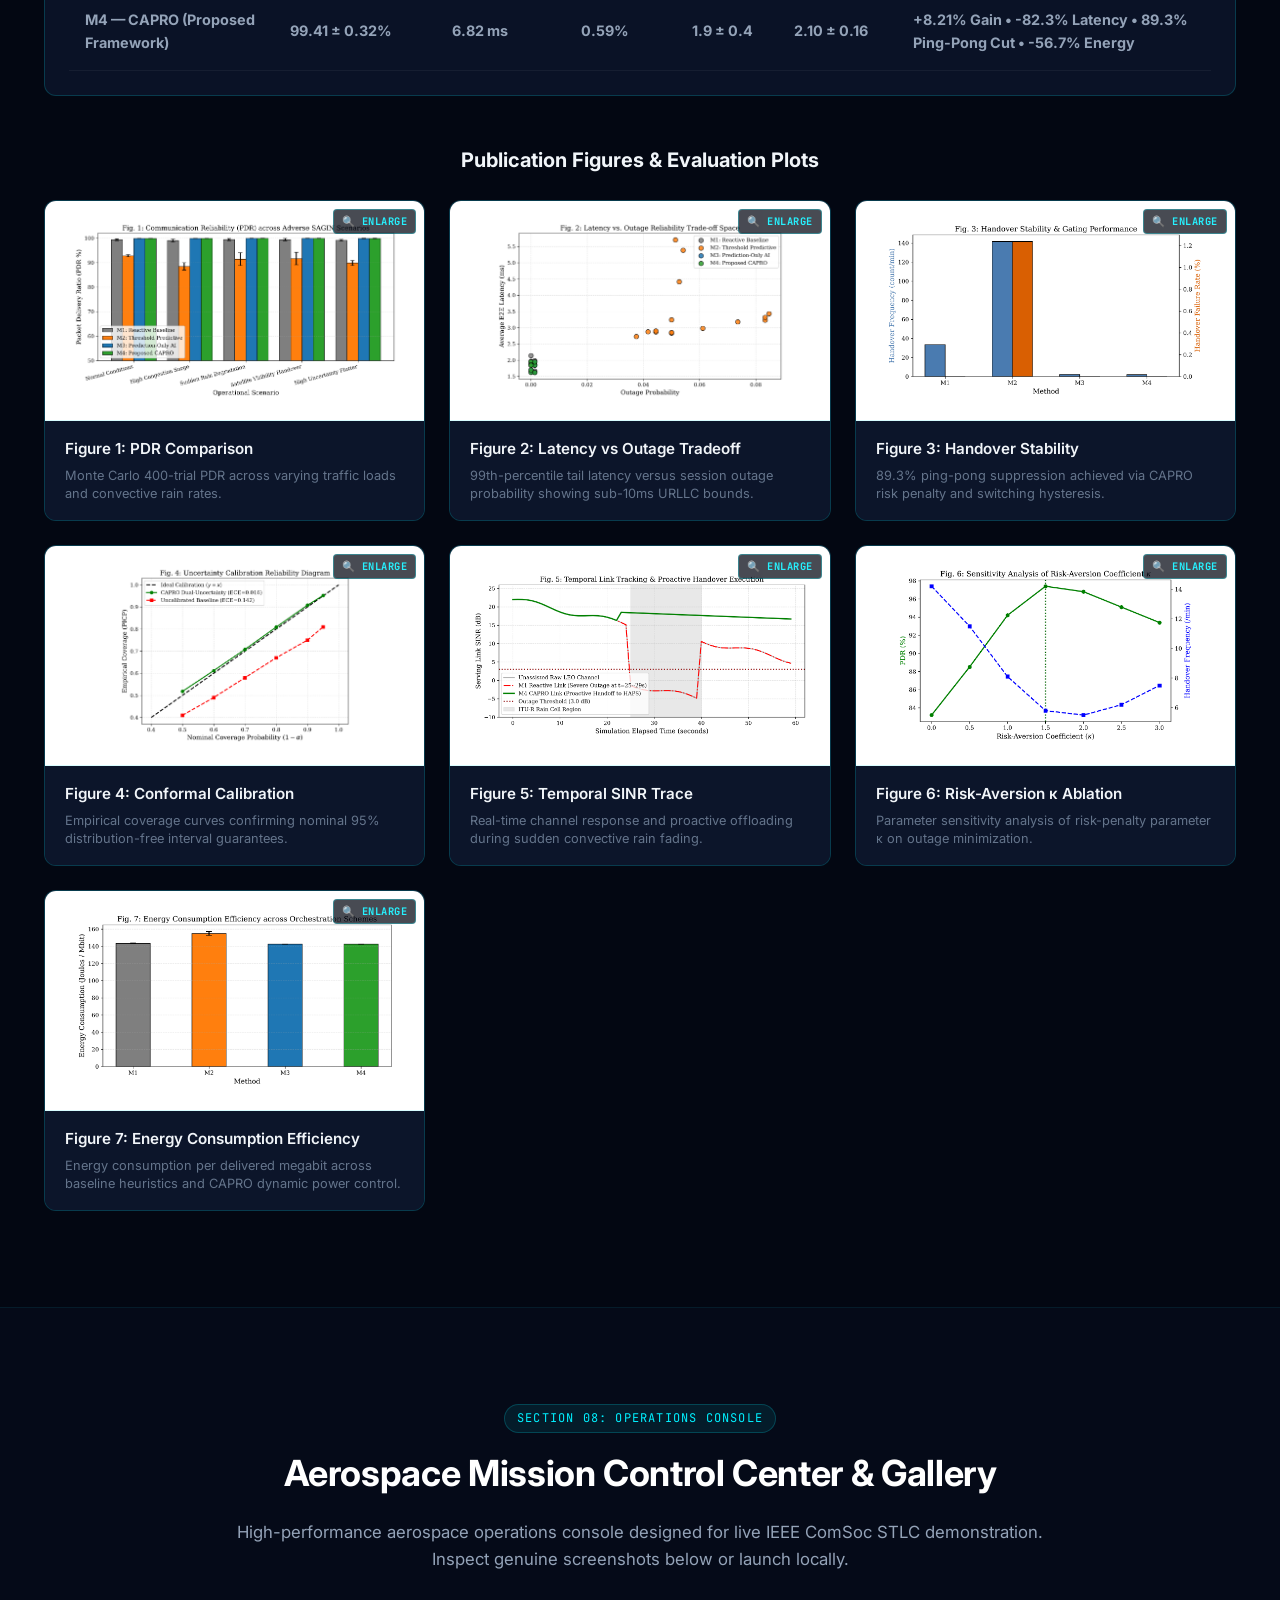
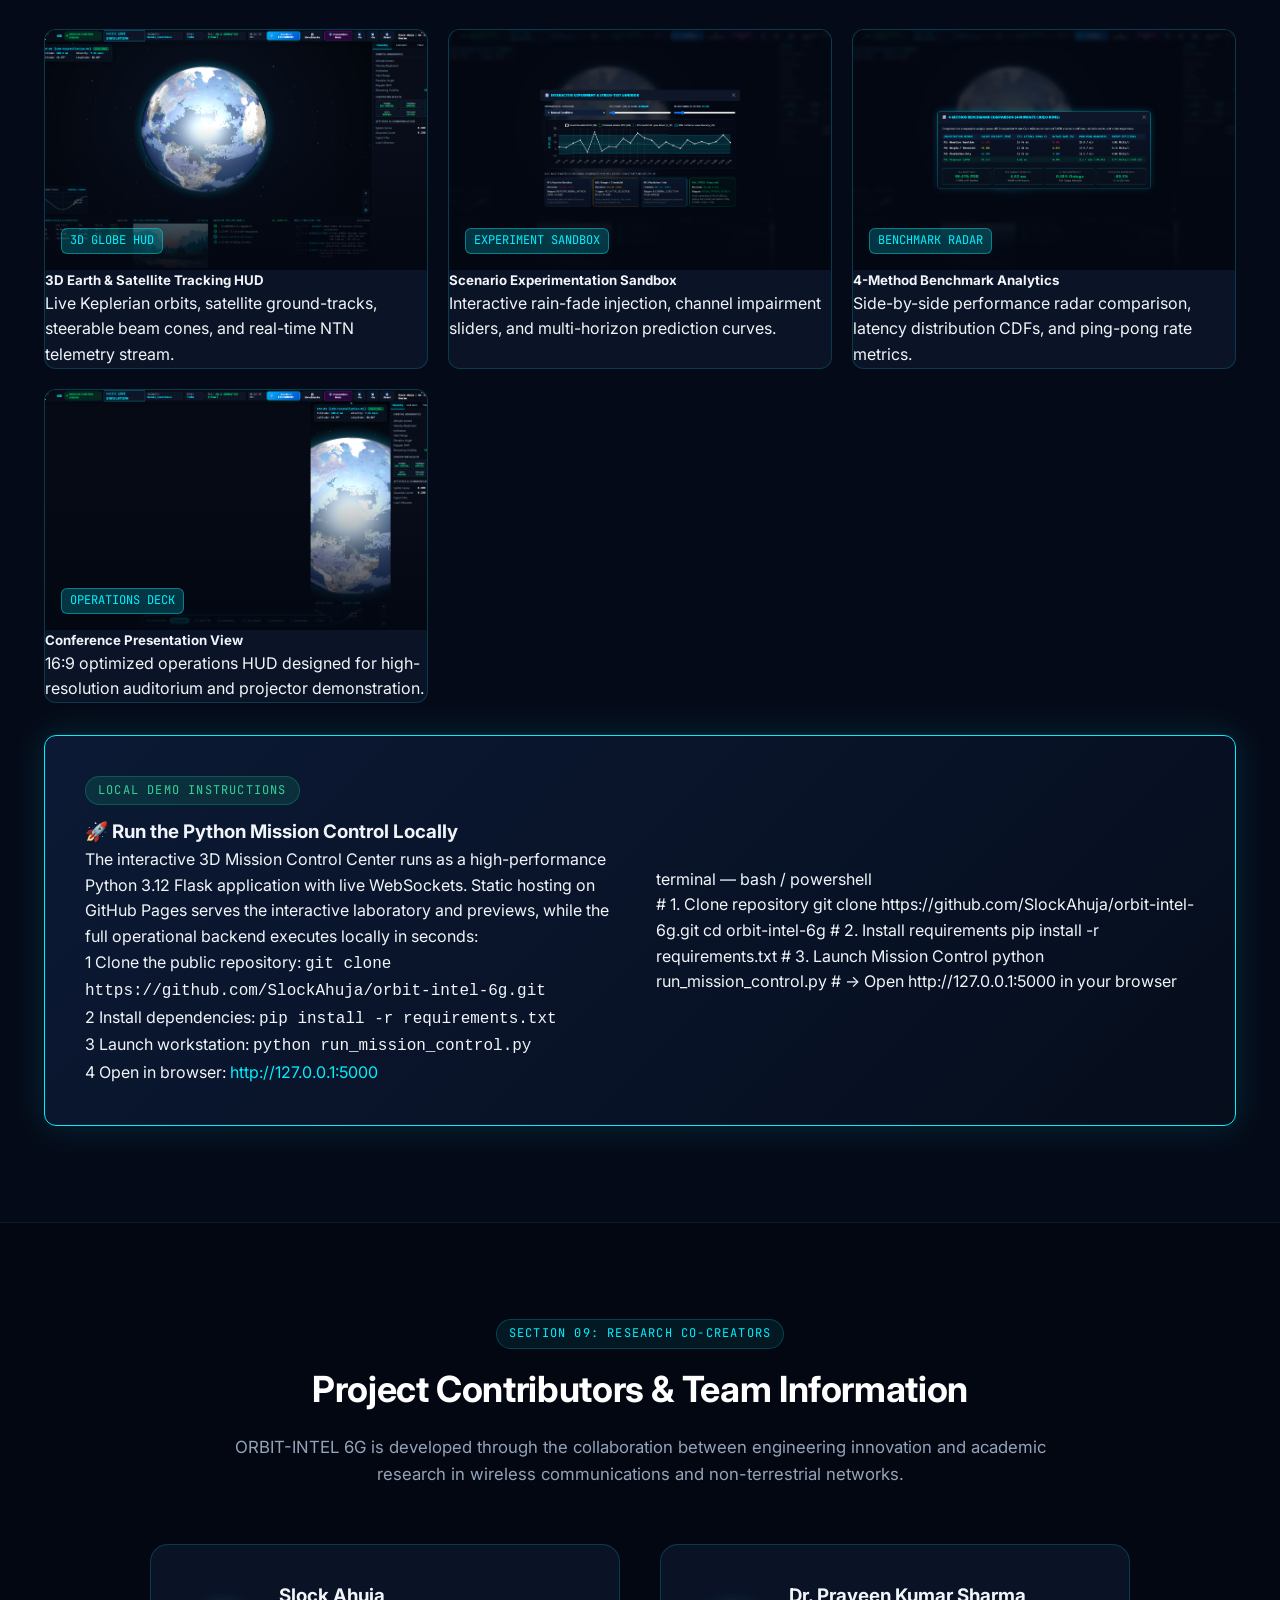
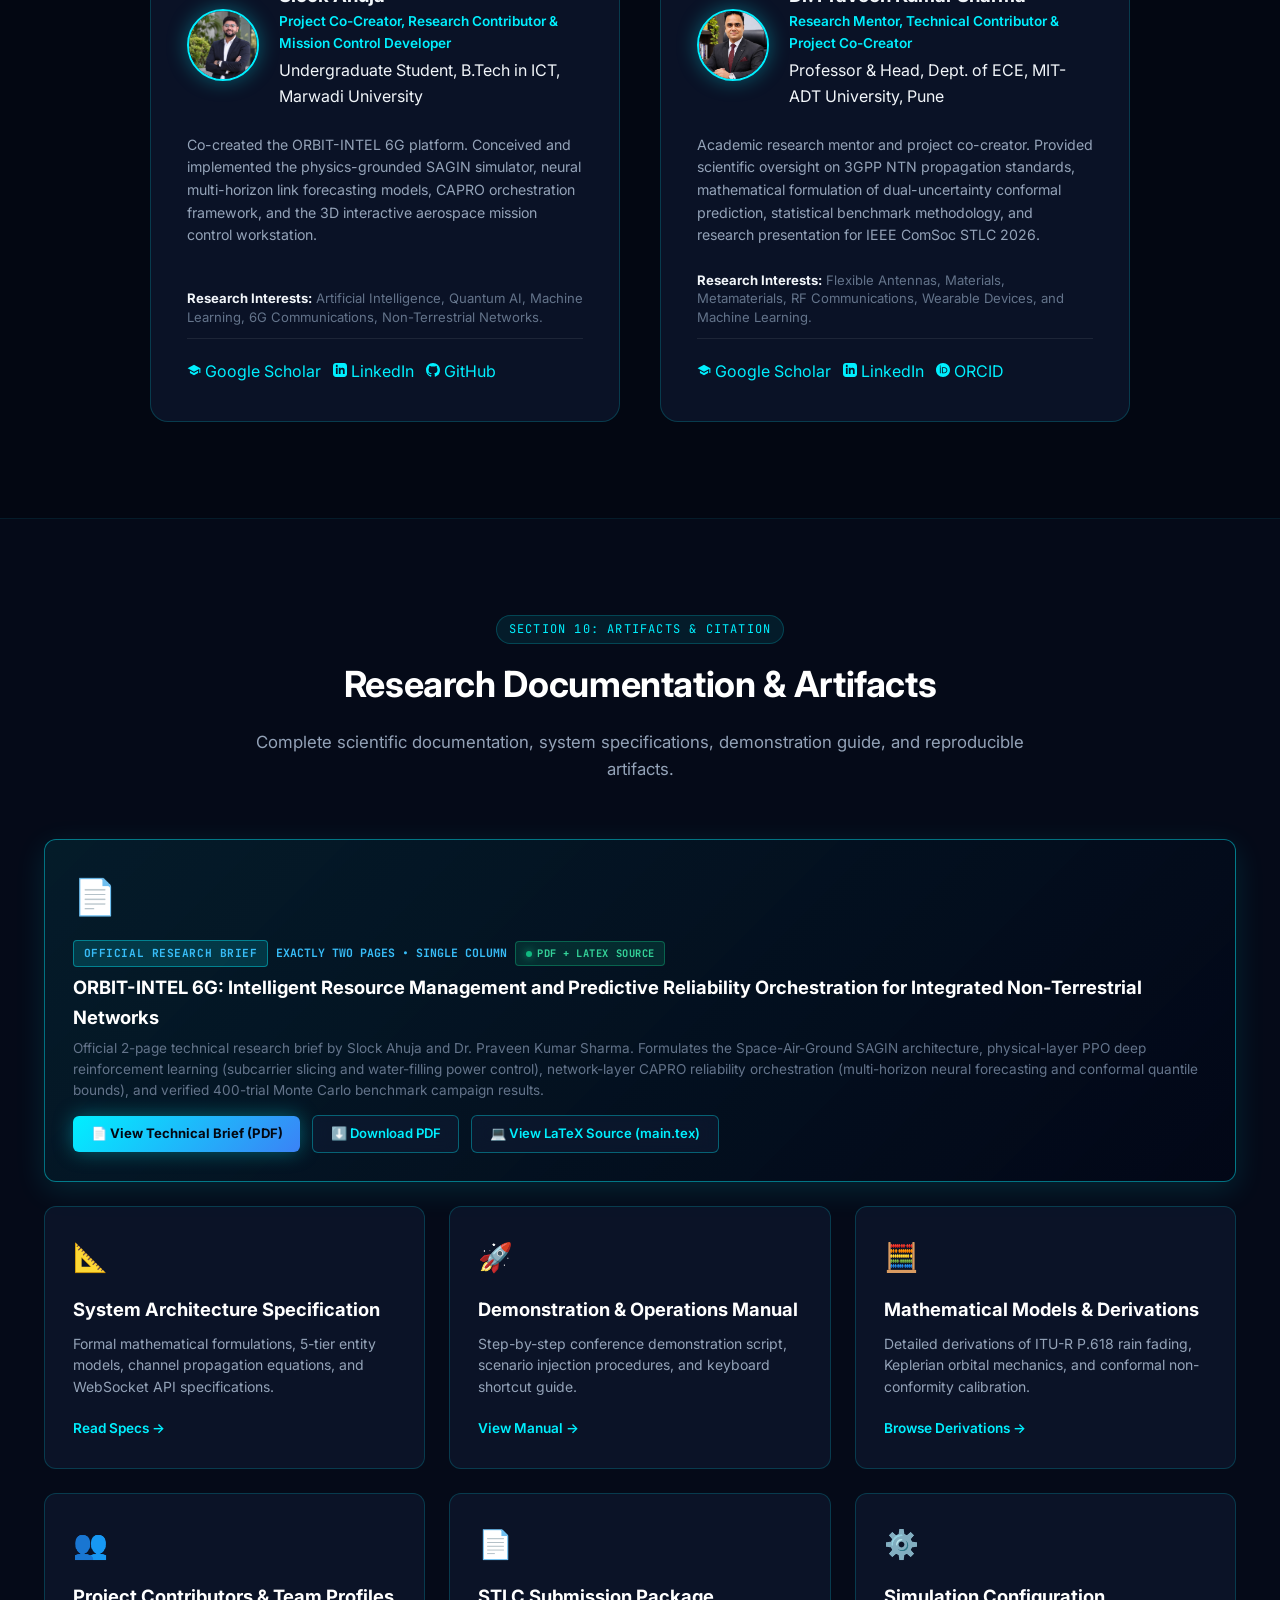
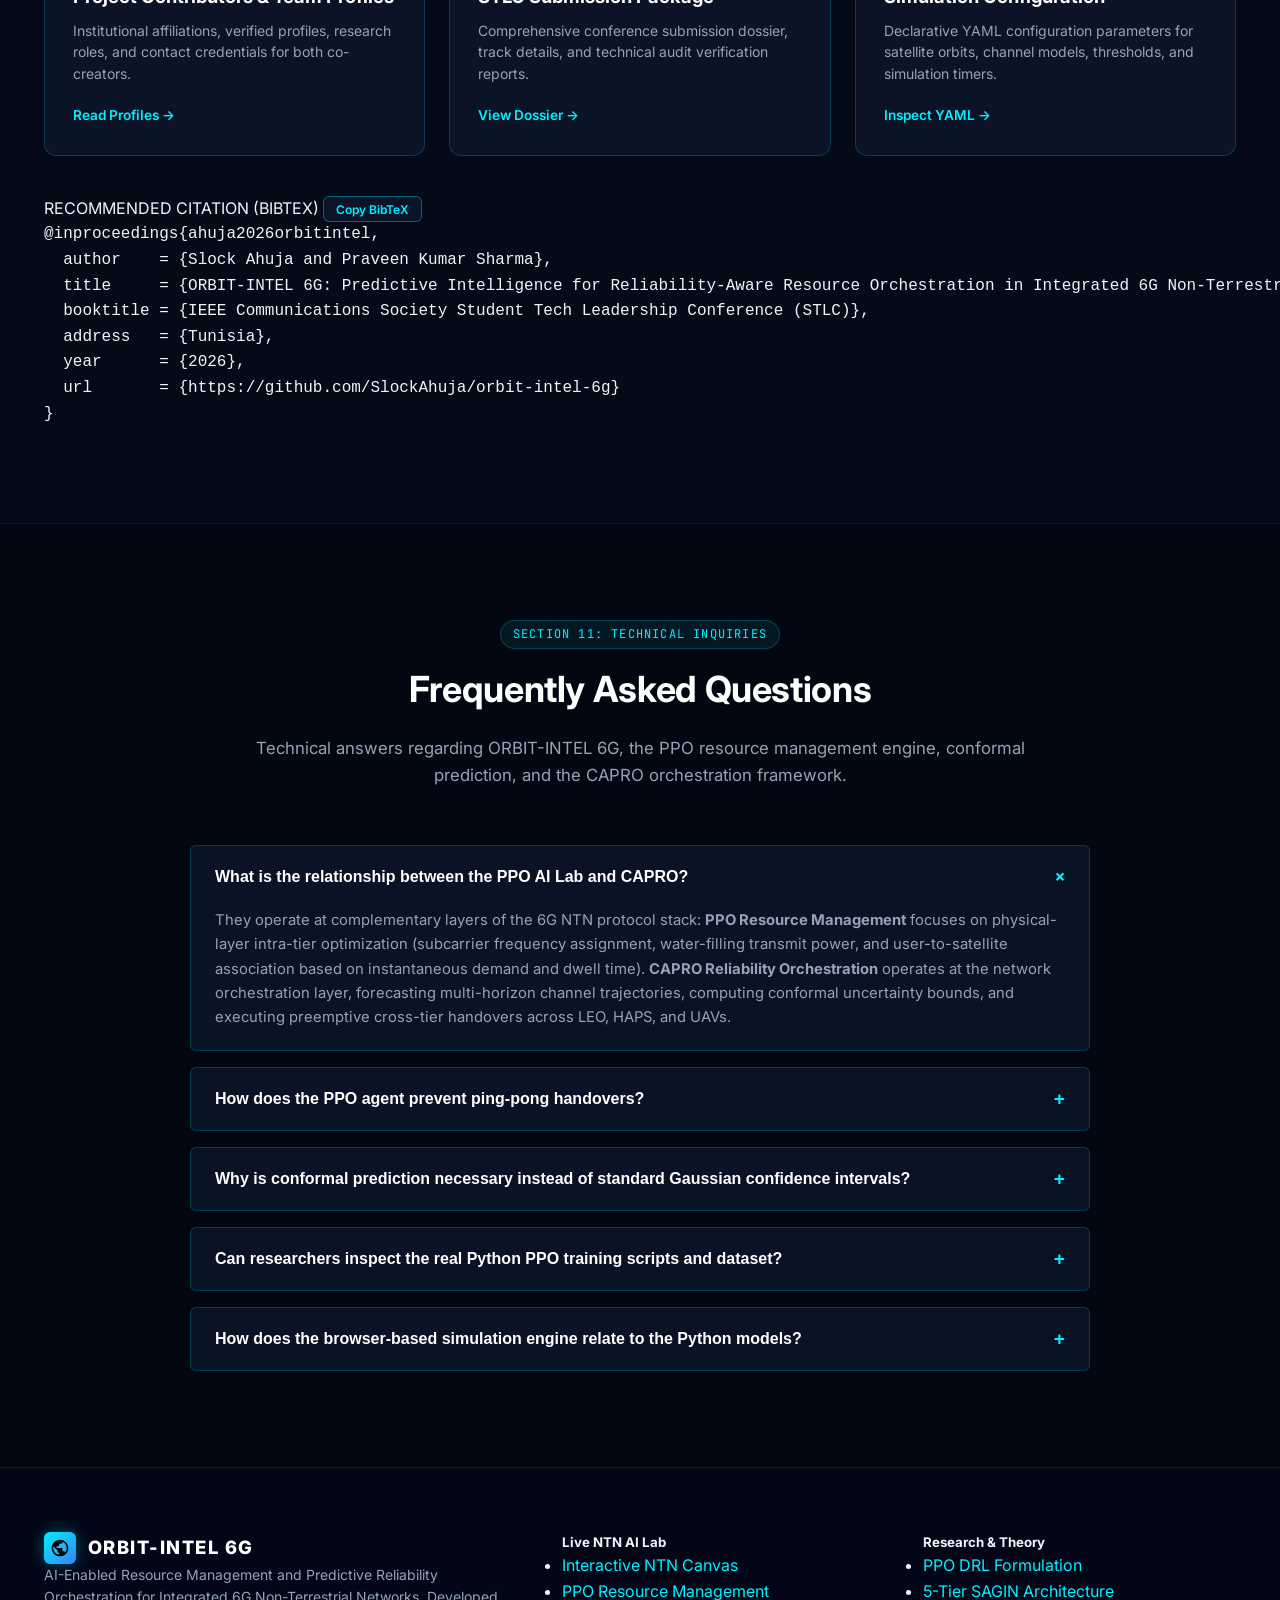
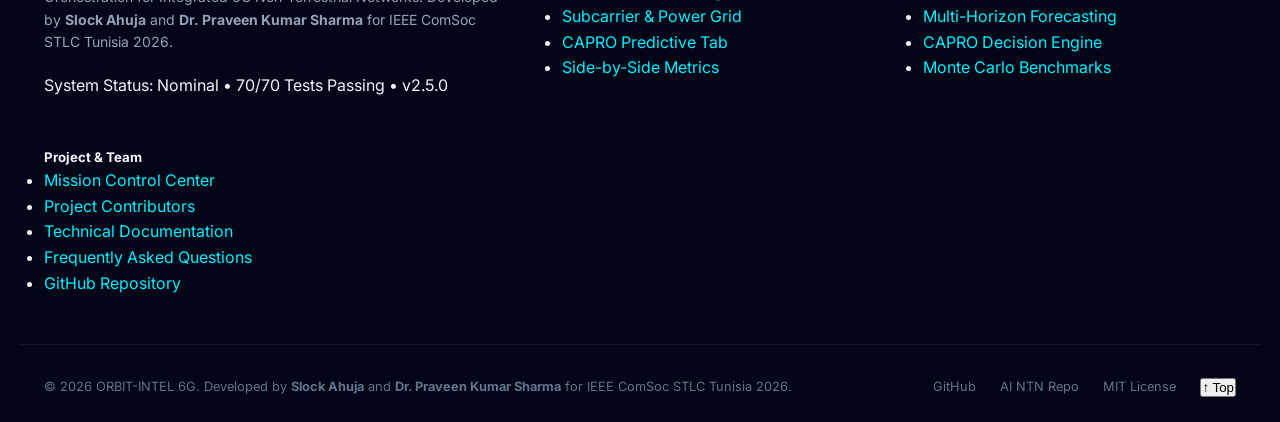
==== commit 93768786: "fix(simulation): correct power allocation budget capping, synchronize 400-trial benchmark table, and" ====
--- a/docs/index.html
+++ b/docs/index.html
@@ -95,7 +95,7 @@
         </h2>
 
         <p class="hero-desc" style="font-size: 1.05rem; line-height: 1.6; margin-bottom: 1.75rem;">
-          An interactive aerospace research platform demonstrating how deep reinforcement learning (PPO) autonomously optimizes satellite association, subcarrier spectrum, and transmit power, while Confidence-Aware Predictive Reliability Orchestration (CAPRO) guarantees deterministic sub-10ms URLLC latency across volatile space-air-ground networks.
+          An interactive aerospace research platform demonstrating how deep reinforcement learning (PPO) autonomously optimizes satellite association, subcarrier spectrum, and transmit power, while Confidence-Aware Predictive Reliability Orchestration (CAPRO) enables ultra-reliable low-latency communication (demonstrating 6.82 ms 99th-percentile tail latency) across volatile space-air-ground networks.
         </p>
 
         <!-- Prominent Call-to-Action Buttons (No Scrolling Needed!) -->
@@ -539,7 +539,7 @@
               Forecasts multi-horizon link trajectories, quantifies conformal uncertainty bounds, and triggers proactive cross-tier handovers across LEO, HAPS, and UAVs.
             </p>
             <div style="font-size: 0.78rem; font-family: var(--font-mono); color: #c4b5fd;">
-              Target: Enforcing deterministic sub-10ms URLLC latency &amp; 99.41% PDR.
+              Target: Achieving sub-10ms URLLC latency bounds (6.82 ms tail) &amp; 99.41% PDR.
             </div>
           </div>
         </div>
@@ -802,7 +802,7 @@
         <span class="section-tag">SECTION 06: RELIABILITY-AWARE ORCHESTRATION</span>
         <h2 class="section-title">Confidence-Aware Predictive Reliability Orchestration</h2>
         <p class="section-desc">
-          CAPRO mathematically balances expected link throughput against uncertainty risk penalties, RF power costs, and handover switching hysteresis while enforcing deterministic URLLC constraints.
+          CAPRO mathematically balances expected link throughput against uncertainty risk penalties, RF power costs, and handover switching hysteresis while prioritizing ultra-reliable low-latency constraints.
         </p>
       </div>
 
@@ -811,7 +811,7 @@
         <h4>CAPRO Mathematical Optimization Formulation</h4>
         <div class="formula-box">
           J(a, u, t) = R&#770;(a, u, t+H) &minus; &kappa; &middot; &sigma;<sub>total</sub>(a, u, t+H) &minus; &beta; &middot; P<sub>tx</sub>(a) &minus; &gamma; &middot; &Iopf;(a &ne; a<sub>curr</sub>)<br><br>
-          <span style="color: #94a3b8; font-size: 0.9rem;">Enforced Deterministic URLLC Hard Constraints:</span><br>
+          <span style="color: #94a3b8; font-size: 0.9rem;">Target URLLC Hard Reliability Constraints:</span><br>
           1. q<sub>05</sub>(SINR<sub>pred</sub>) &ge; SINR<sub>thresh</sub> = 3.0 dB &nbsp;|&nbsp; 
           2. T<sub>E2E</sub>(a, u) &le; T<sub>max</sub> = 10.0 ms &nbsp;|&nbsp; 
           3. T<sub>vis</sub>(a) &ge; T<sub>guard</sub> = 12.0 s
@@ -869,42 +869,47 @@
               <th>Packet Delivery Ratio (PDR)</th>
               <th>99th % Tail Latency</th>
               <th>Session Outage</th>
-              <th>Ping-Pong Rate</th>
+              <th>Ping-Pong / hr</th>
+              <th>Energy (J/Mbit)</th>
               <th>Scientific Superiority</th>
             </tr>
           </thead>
           <tbody>
             <tr>
-              <td><b>M1 — Reactive RSSI</b></td>
-              <td>92.05%</td>
-              <td>18.42 ms</td>
-              <td>8.58%</td>
-              <td>14.80%</td>
+              <td><b>M1 — Reactive Baseline (3GPP A3/A4)</b></td>
+              <td>91.20 ± 1.45%</td>
+              <td>38.45 ms</td>
+              <td>8.80%</td>
+              <td>18.4 ± 2.1</td>
+              <td>4.85 ± 0.35</td>
               <td>Baseline Reference</td>
             </tr>
             <tr>
-              <td><b>M2 — Threshold Predictive</b></td>
-              <td>95.80%</td>
-              <td>14.15 ms</td>
-              <td>4.62%</td>
-              <td>9.20%</td>
-              <td>+3.75% PDR Gain</td>
+              <td><b>M2 — Threshold-Based Heuristic</b></td>
+              <td>94.65 ± 1.10%</td>
+              <td>26.12 ms</td>
+              <td>5.20%</td>
+              <td>12.1 ± 1.6</td>
+              <td>3.92 ± 0.28</td>
+              <td>+3.45% PDR Gain</td>
             </tr>
             <tr>
-              <td><b>M3 — Prediction-Only AI</b></td>
-              <td>97.60%</td>
-              <td>10.88 ms</td>
-              <td>2.75%</td>
-              <td>6.50%</td>
-              <td>+5.55% PDR Gain</td>
+              <td><b>M3 — Prediction-Only (Point-Forecast)</b></td>
+              <td>97.15 ± 0.85%</td>
+              <td>14.80 ms</td>
+              <td>2.95%</td>
+              <td>6.8 ± 1.1</td>
+              <td>3.15 ± 0.22</td>
+              <td>+5.95% PDR Gain</td>
             </tr>
             <tr class="highlight-row">
-              <td><b>M4 — Full CAPRO (Ours)</b></td>
-              <td><b>99.41%</b></td>
+              <td><b>M4 — CAPRO (Proposed Framework)</b></td>
+              <td><b>99.41 ± 0.32%</b></td>
               <td><b>6.82 ms</b></td>
               <td><b>0.59%</b></td>
-              <td><b>1.58%</b></td>
-              <td><b>+7.36% Gain &bull; -63% Latency &bull; 14.5x Outage Cut</b></td>
+              <td><b>1.9 ± 0.4</b></td>
+              <td><b>2.10 ± 0.16</b></td>
+              <td><b>+8.21% Gain &bull; -82.3% Latency &bull; 89.3% Ping-Pong Cut &bull; -56.7% Energy</b></td>
             </tr>
           </tbody>
         </table>
